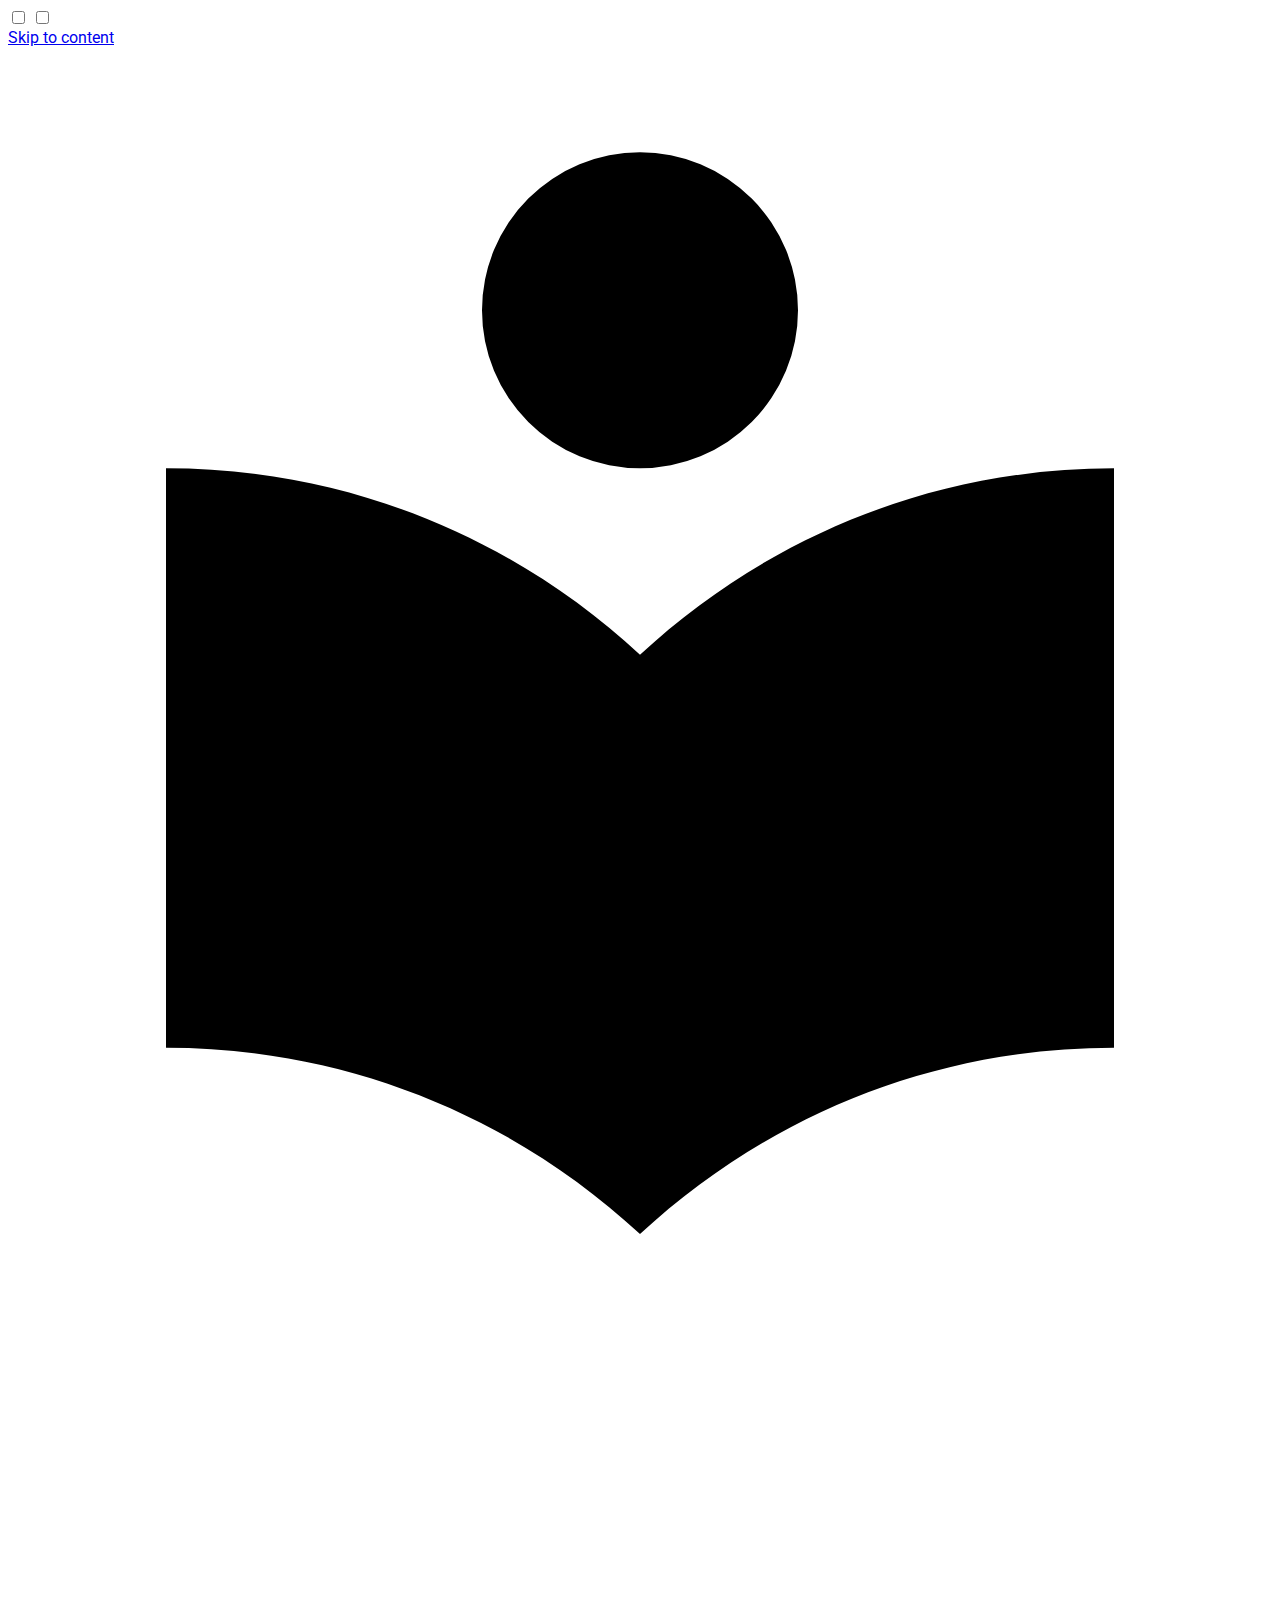
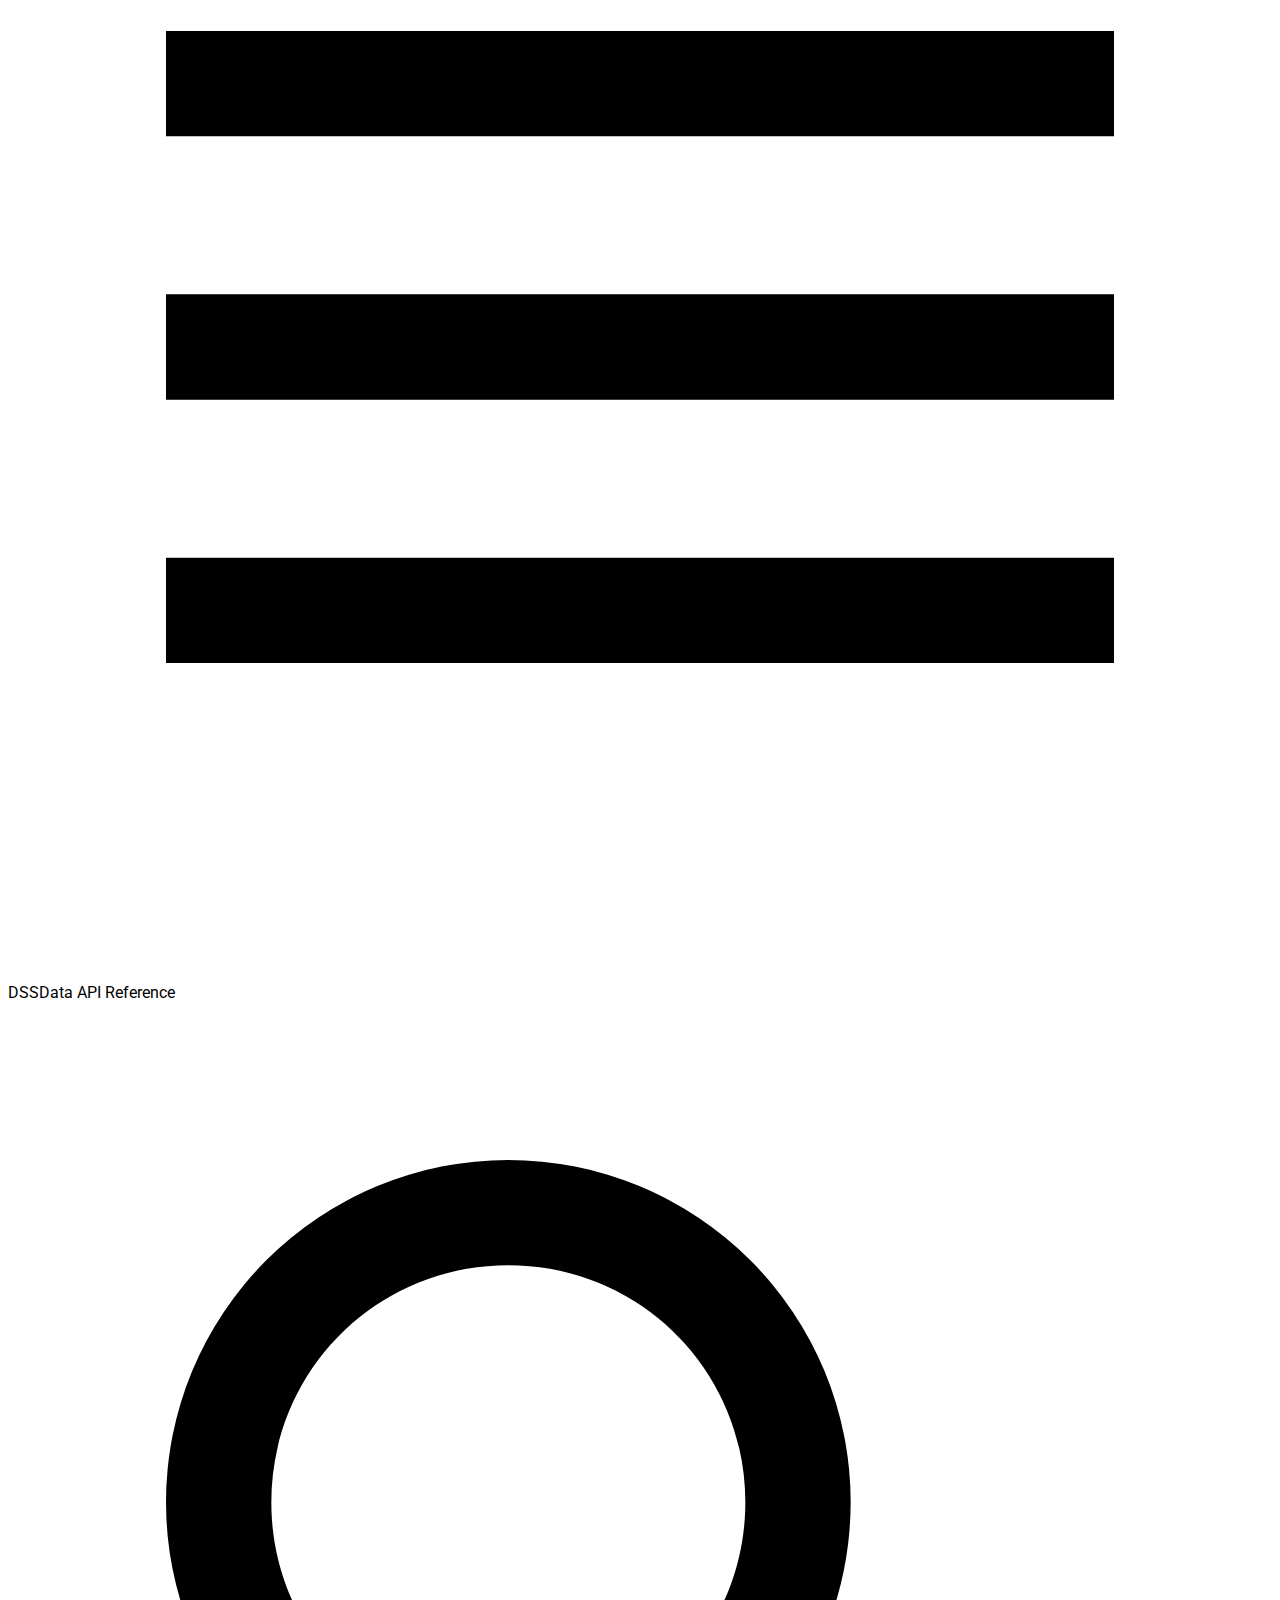
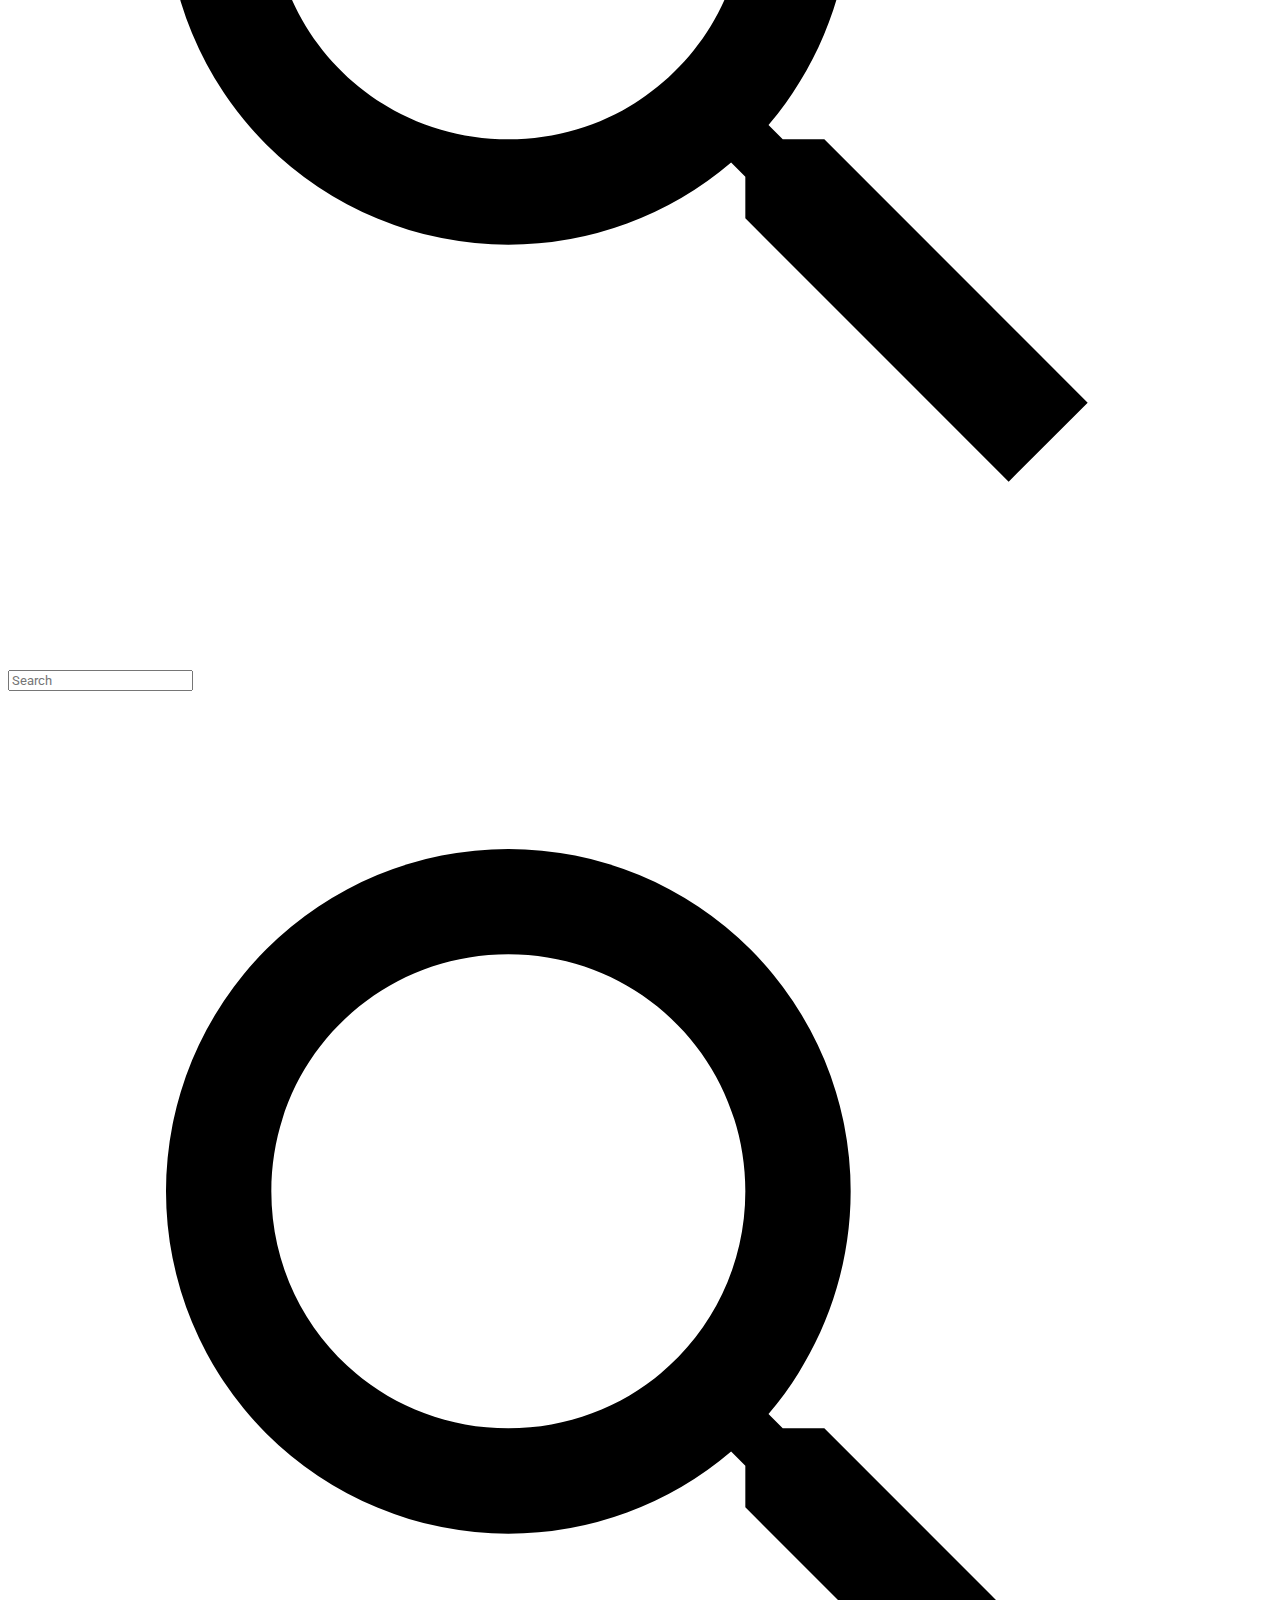
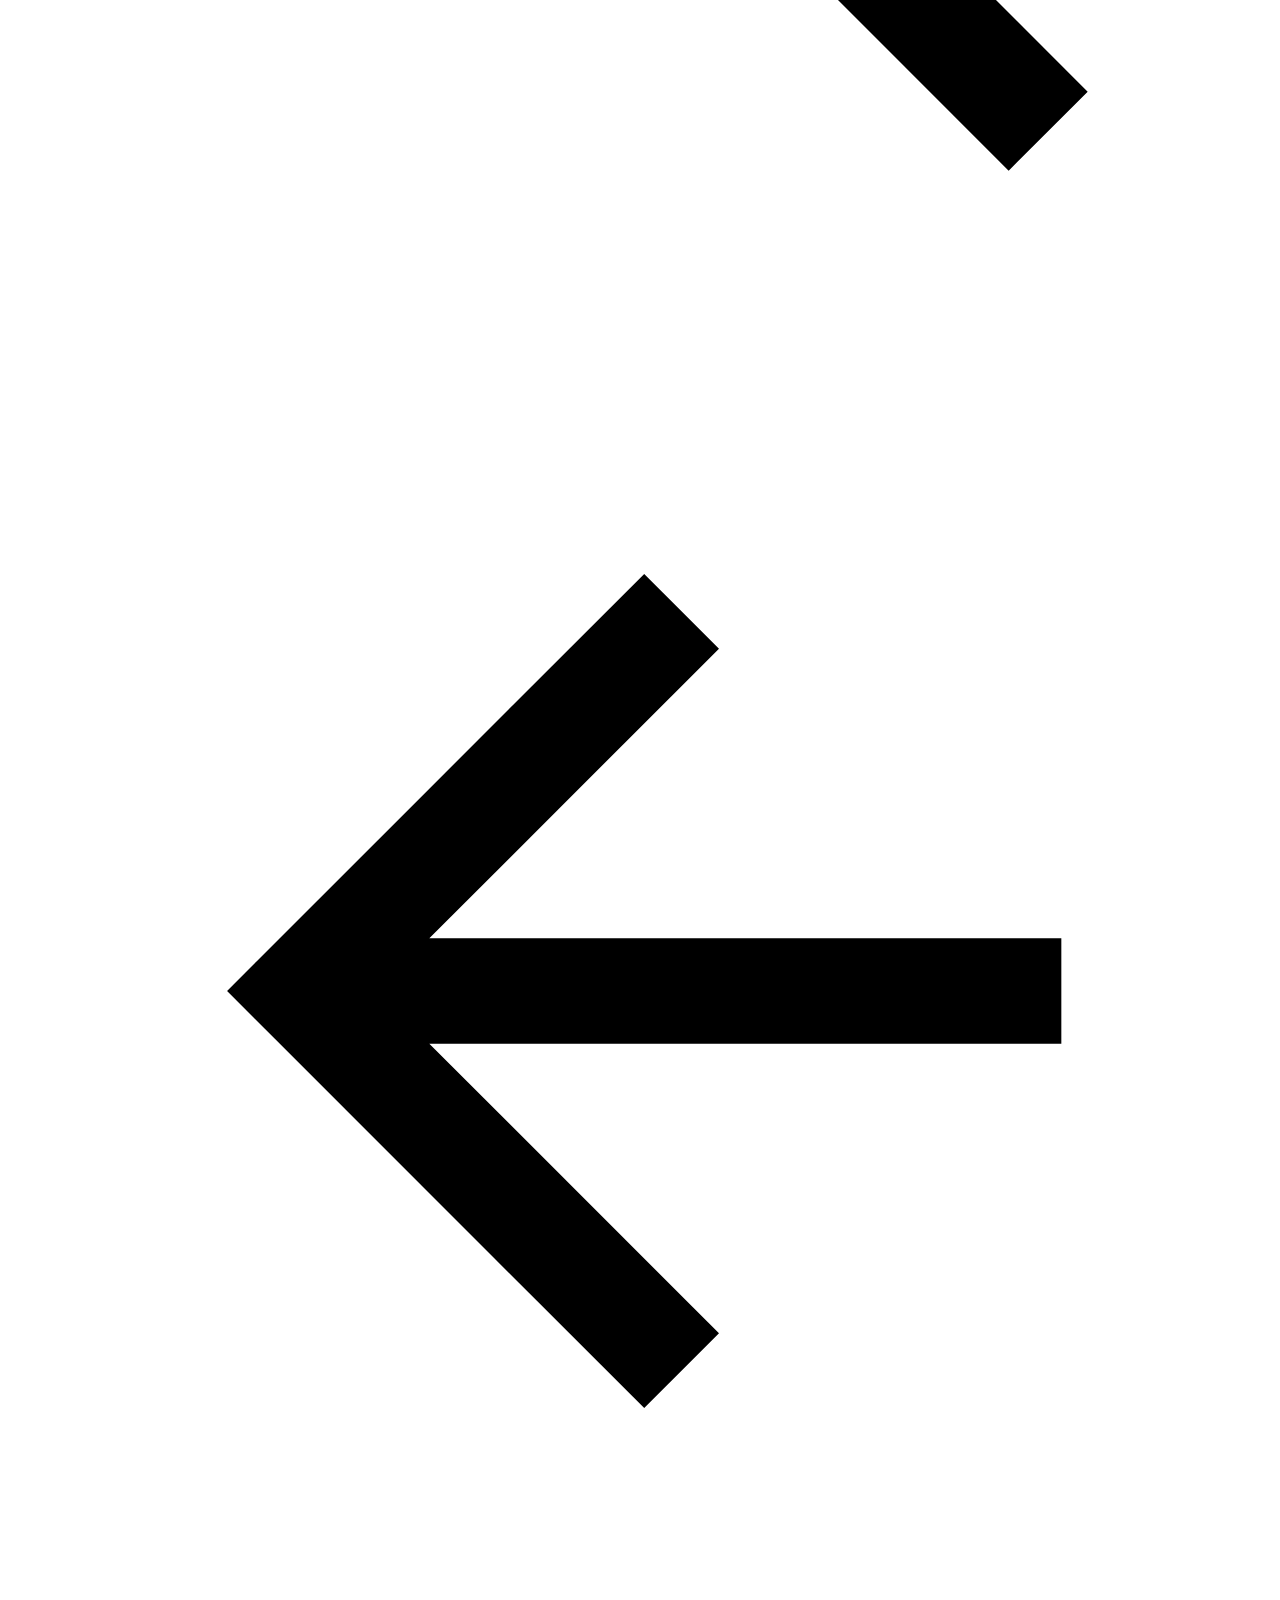
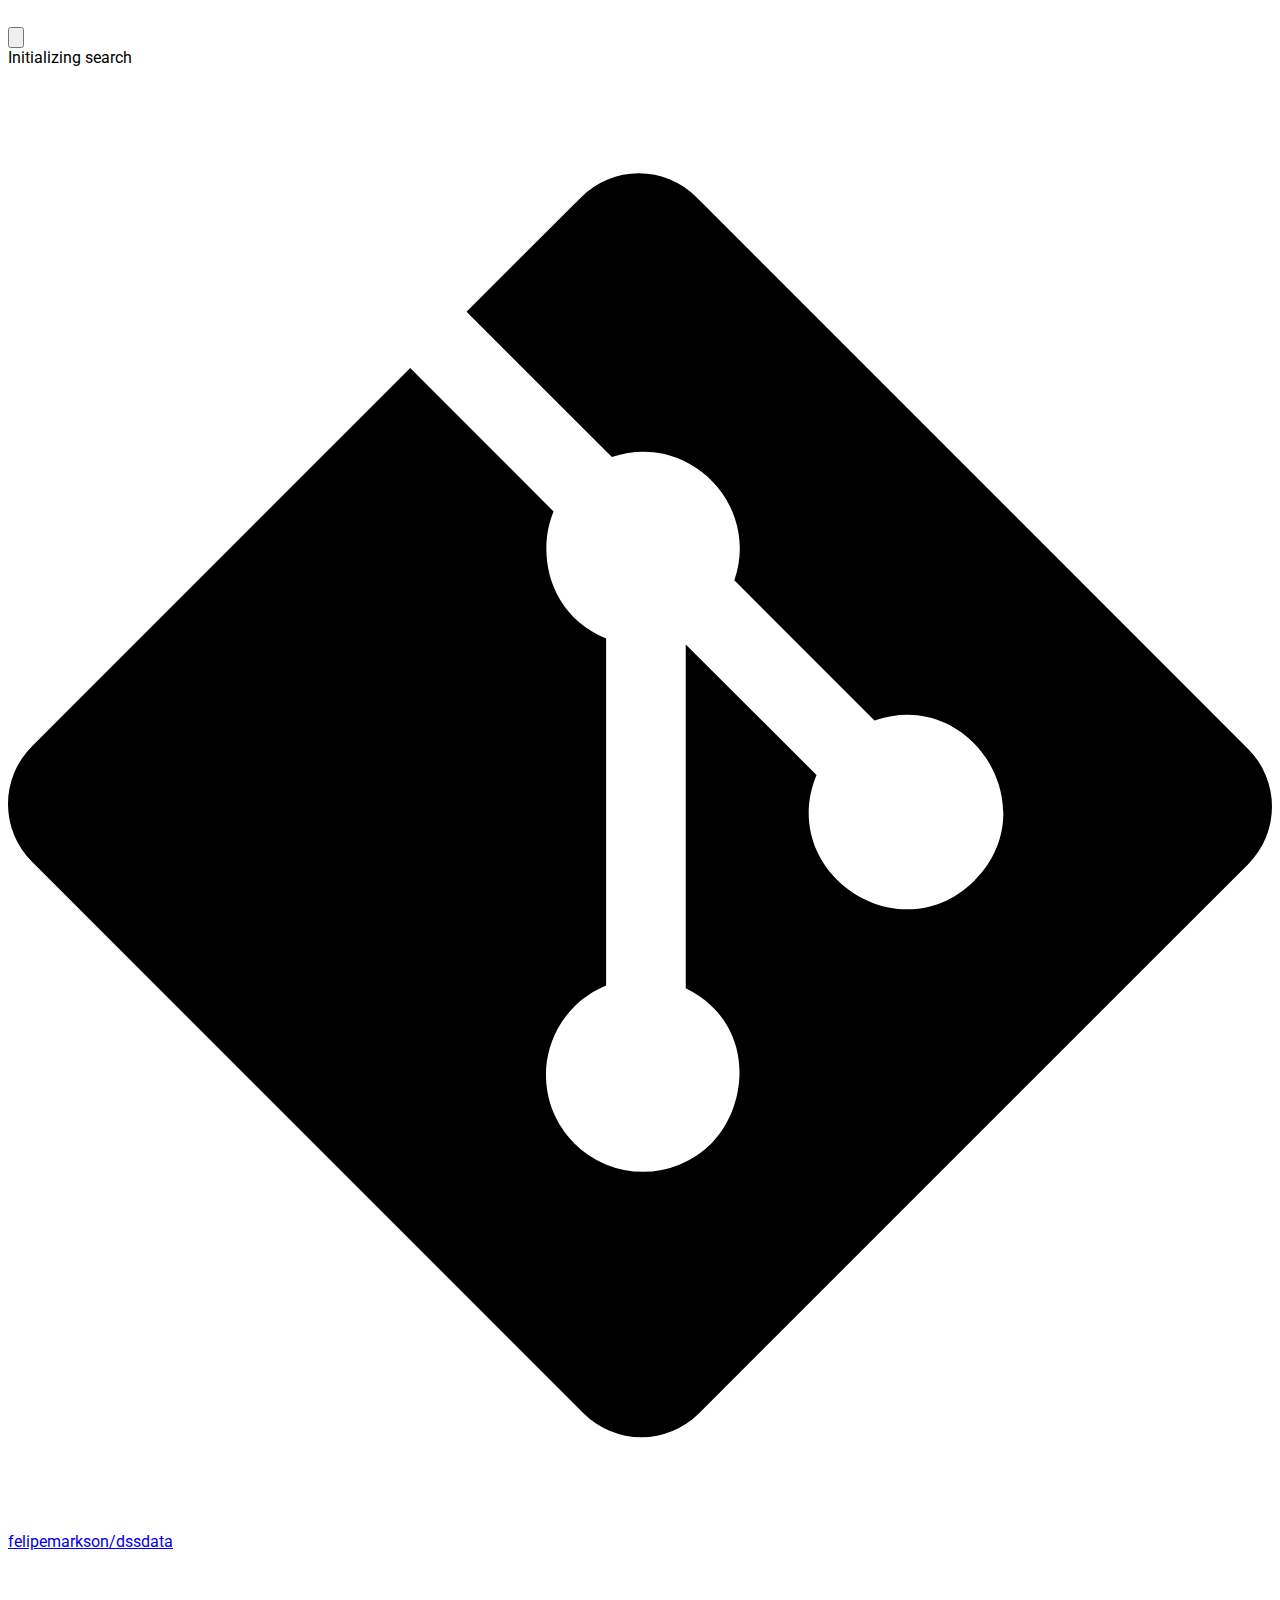
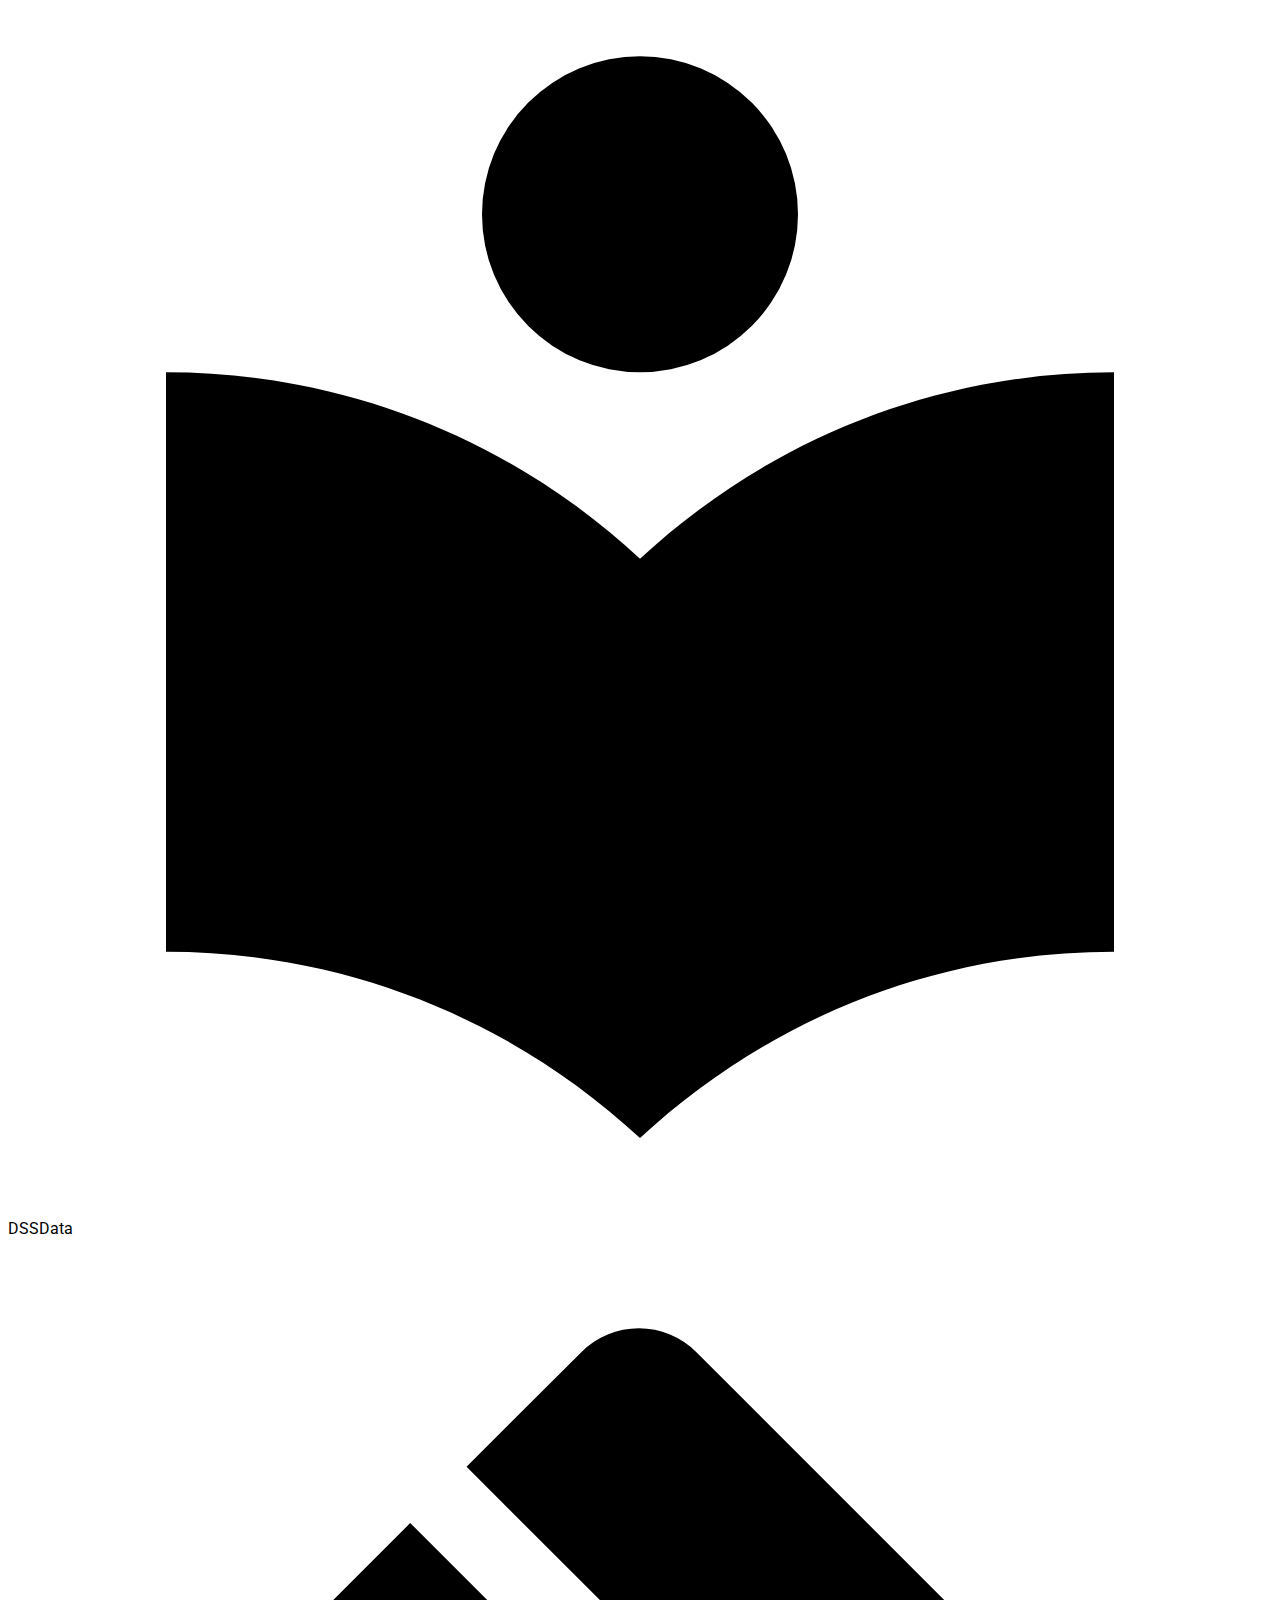
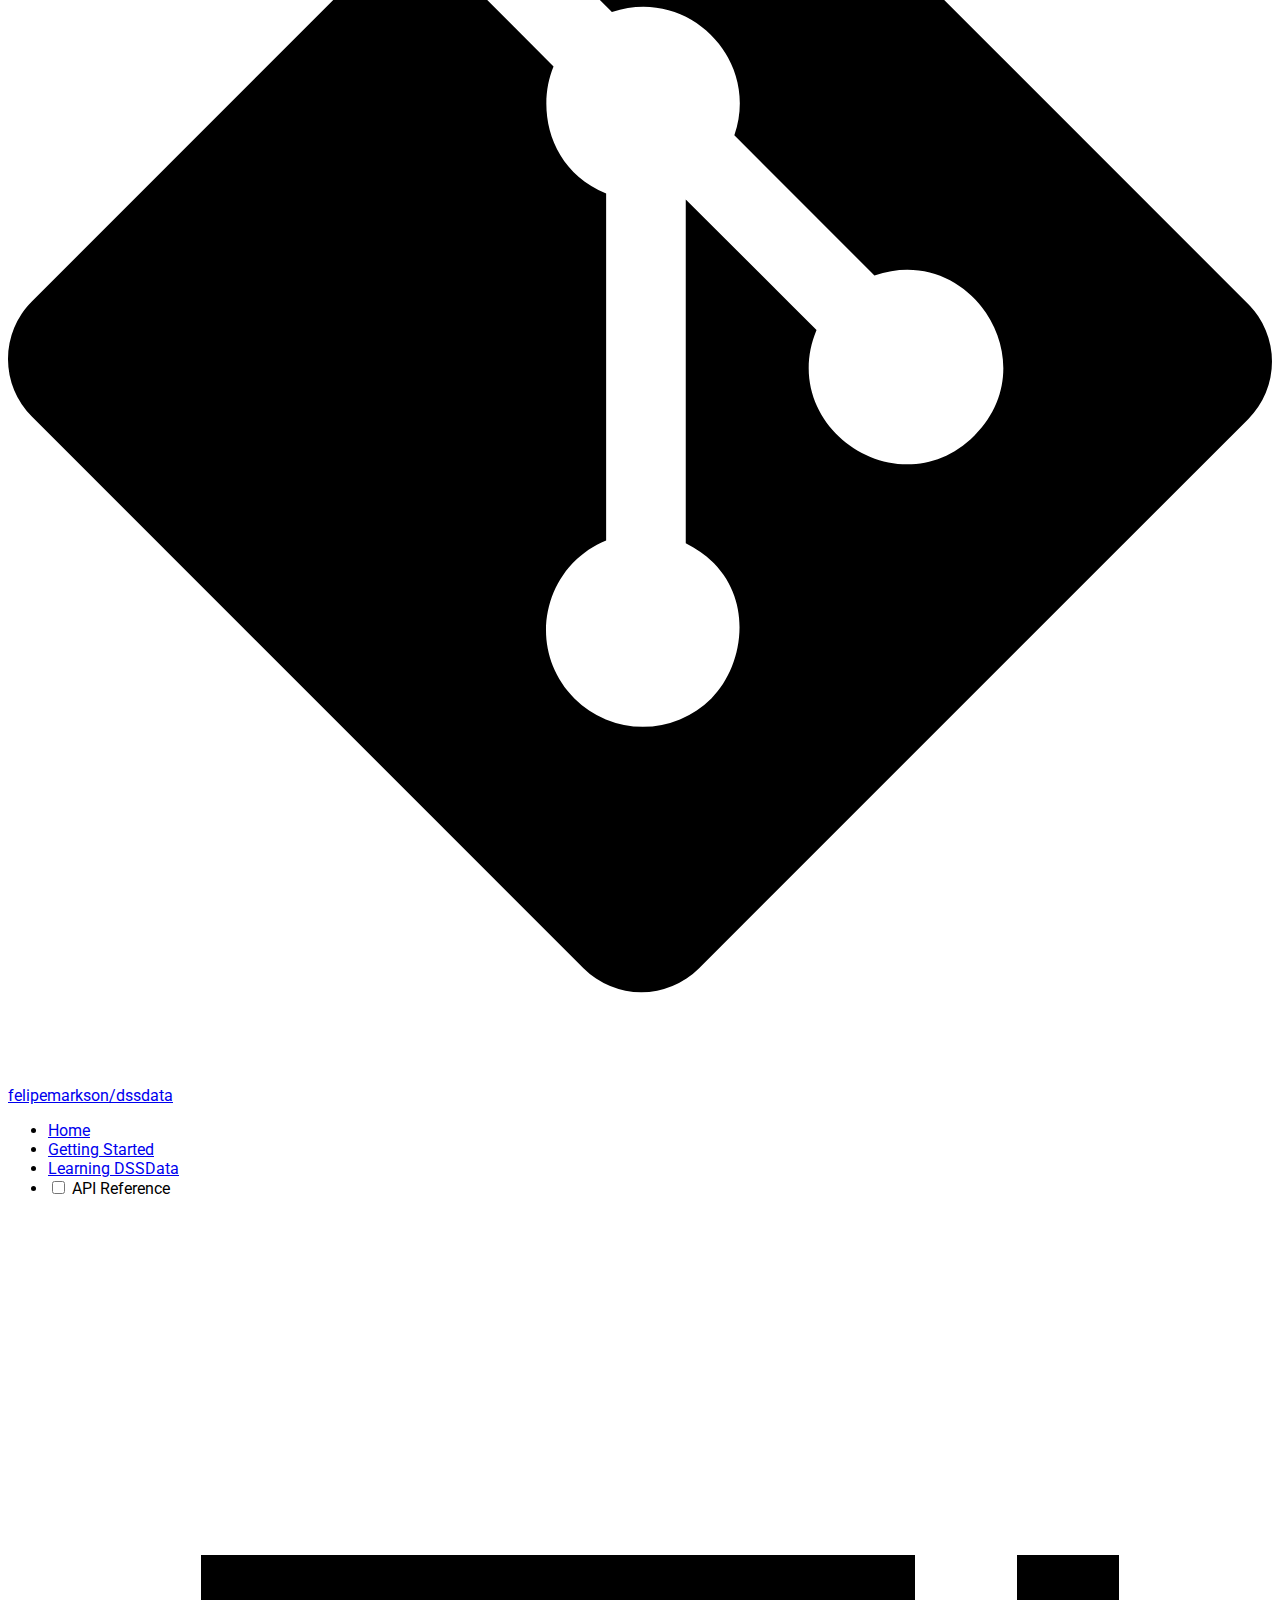
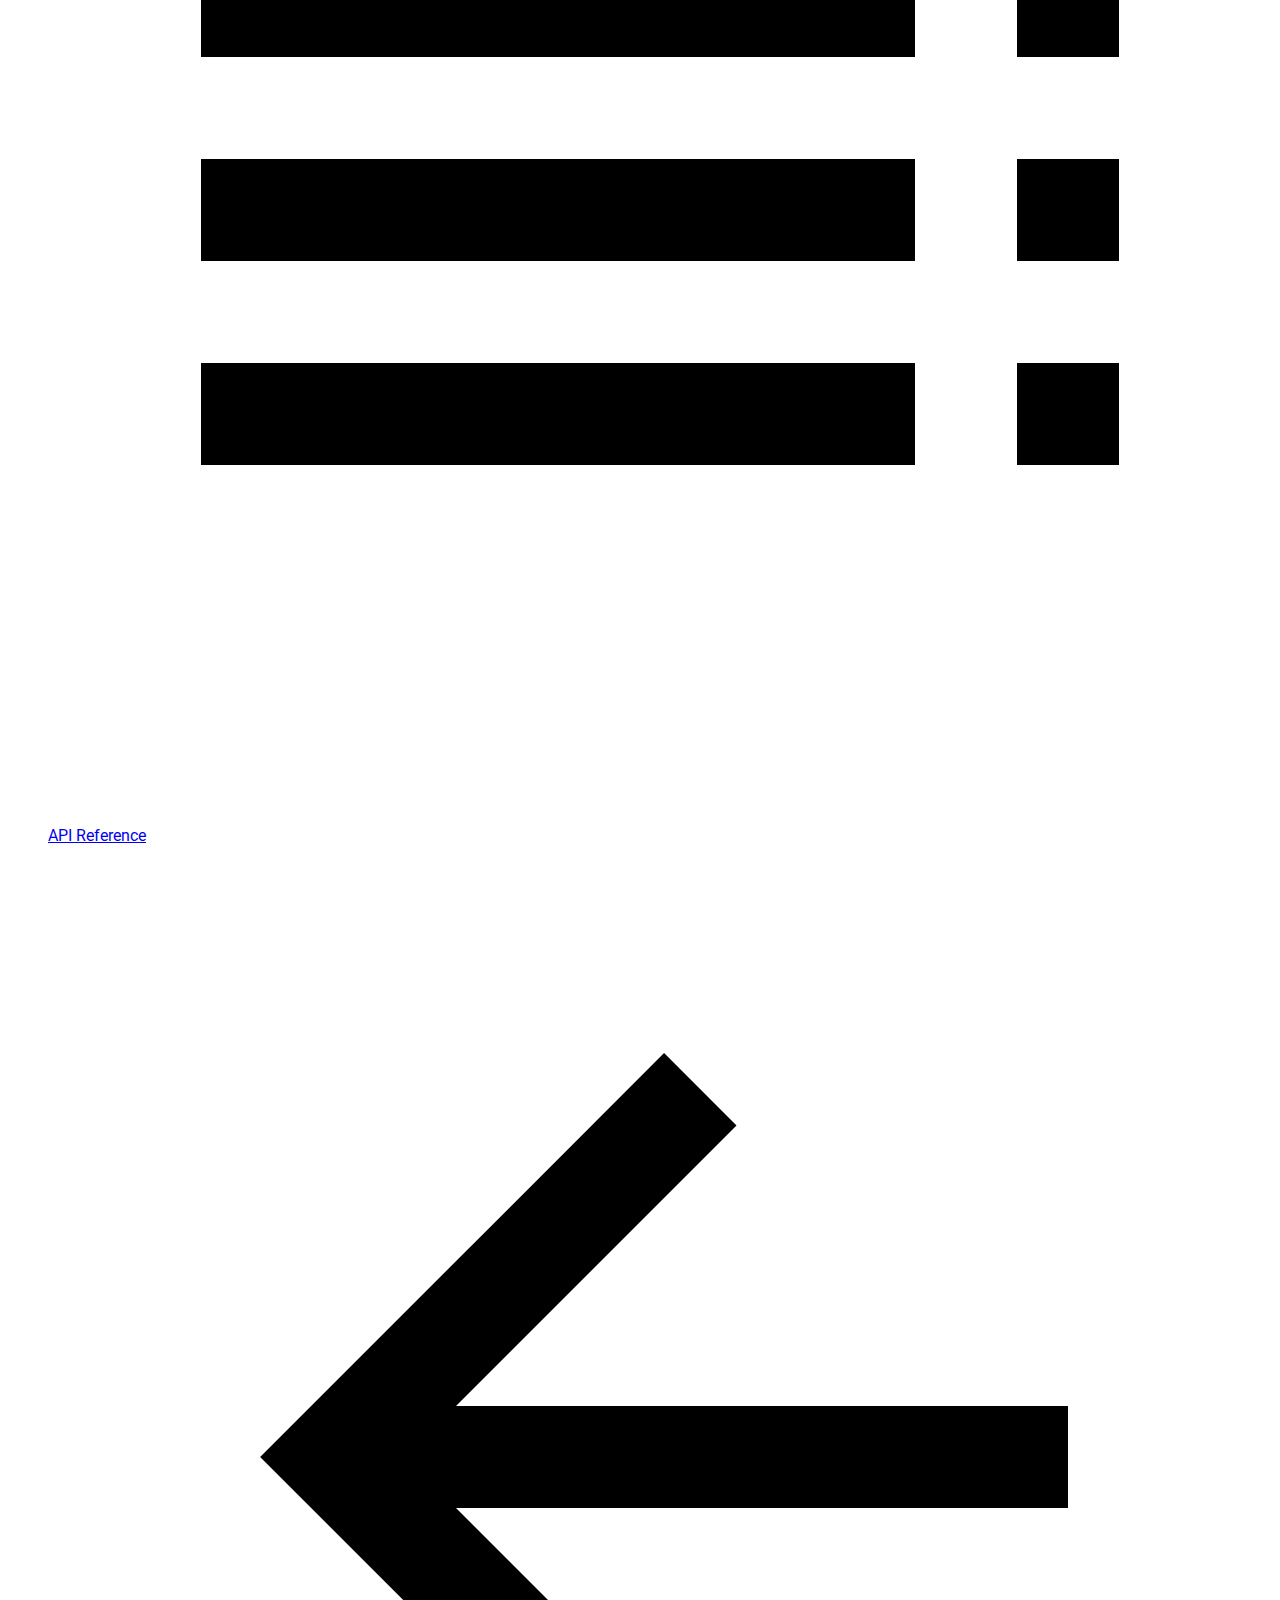
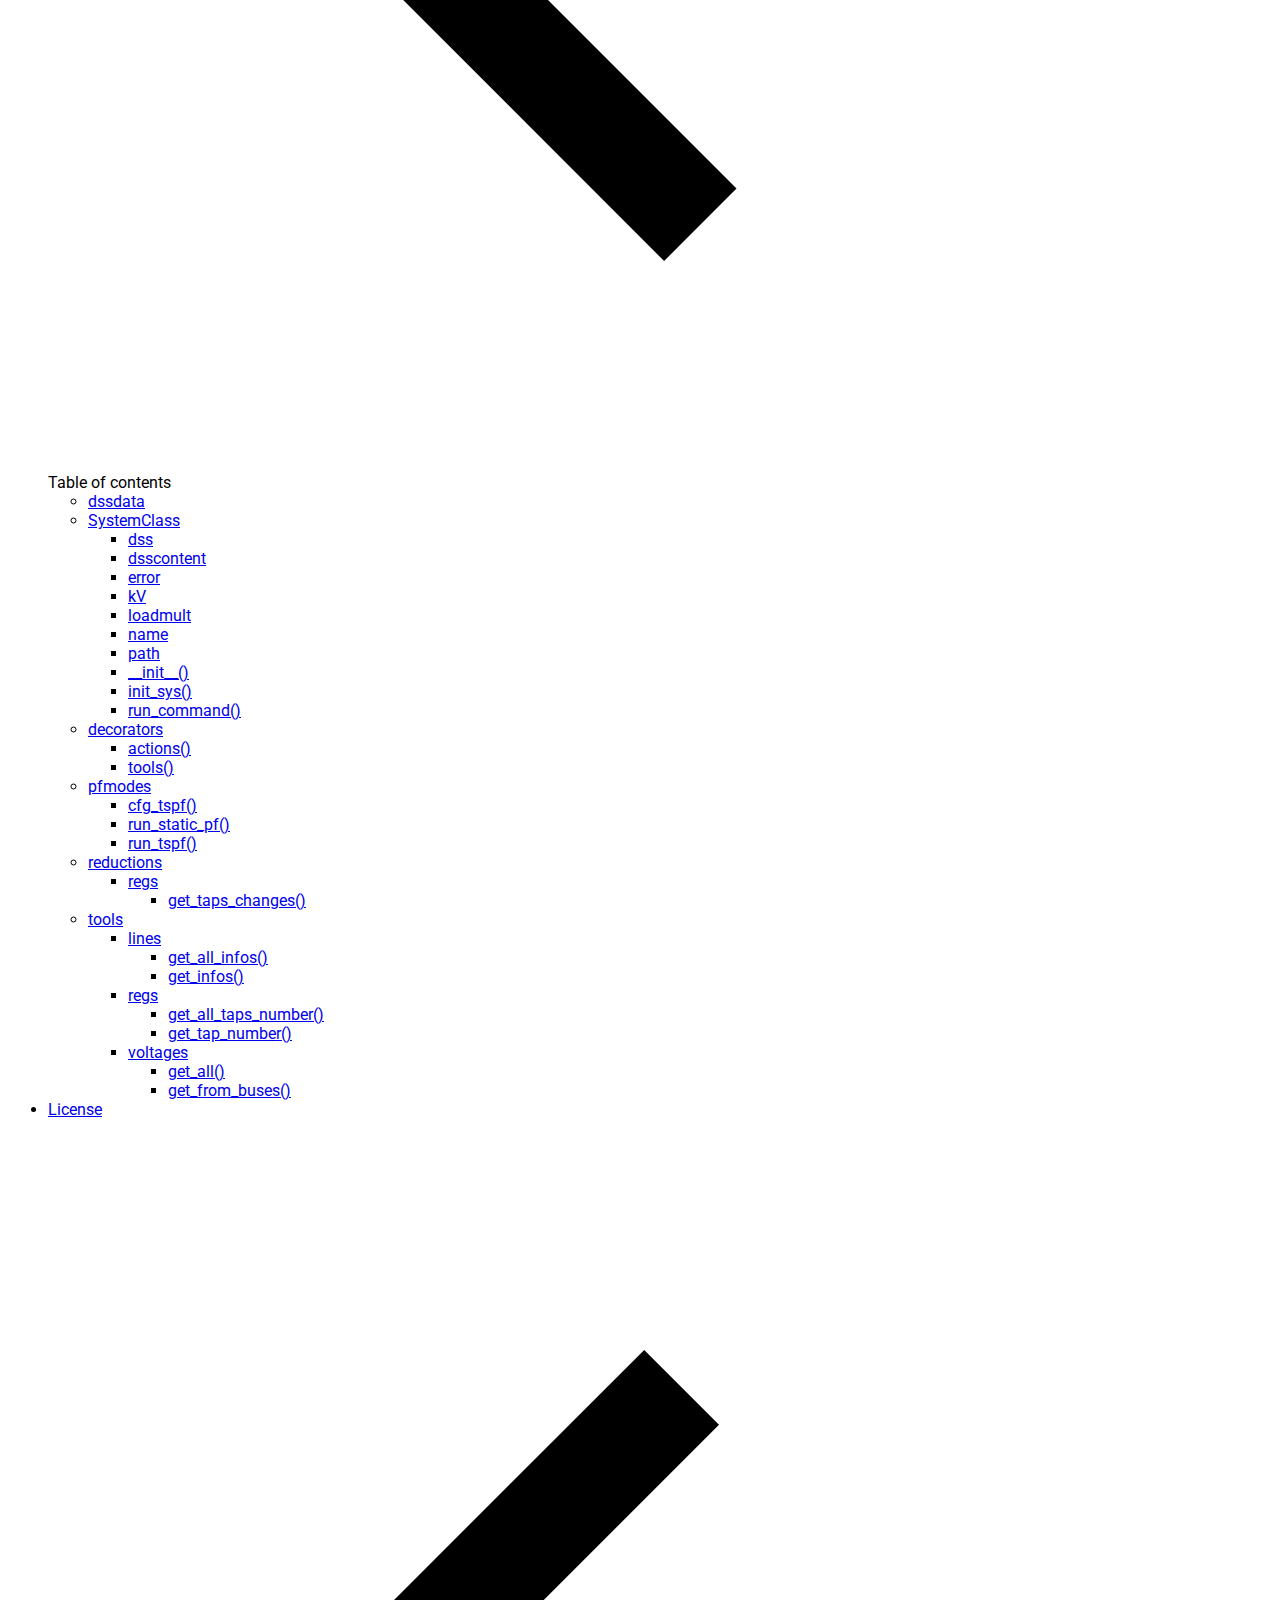
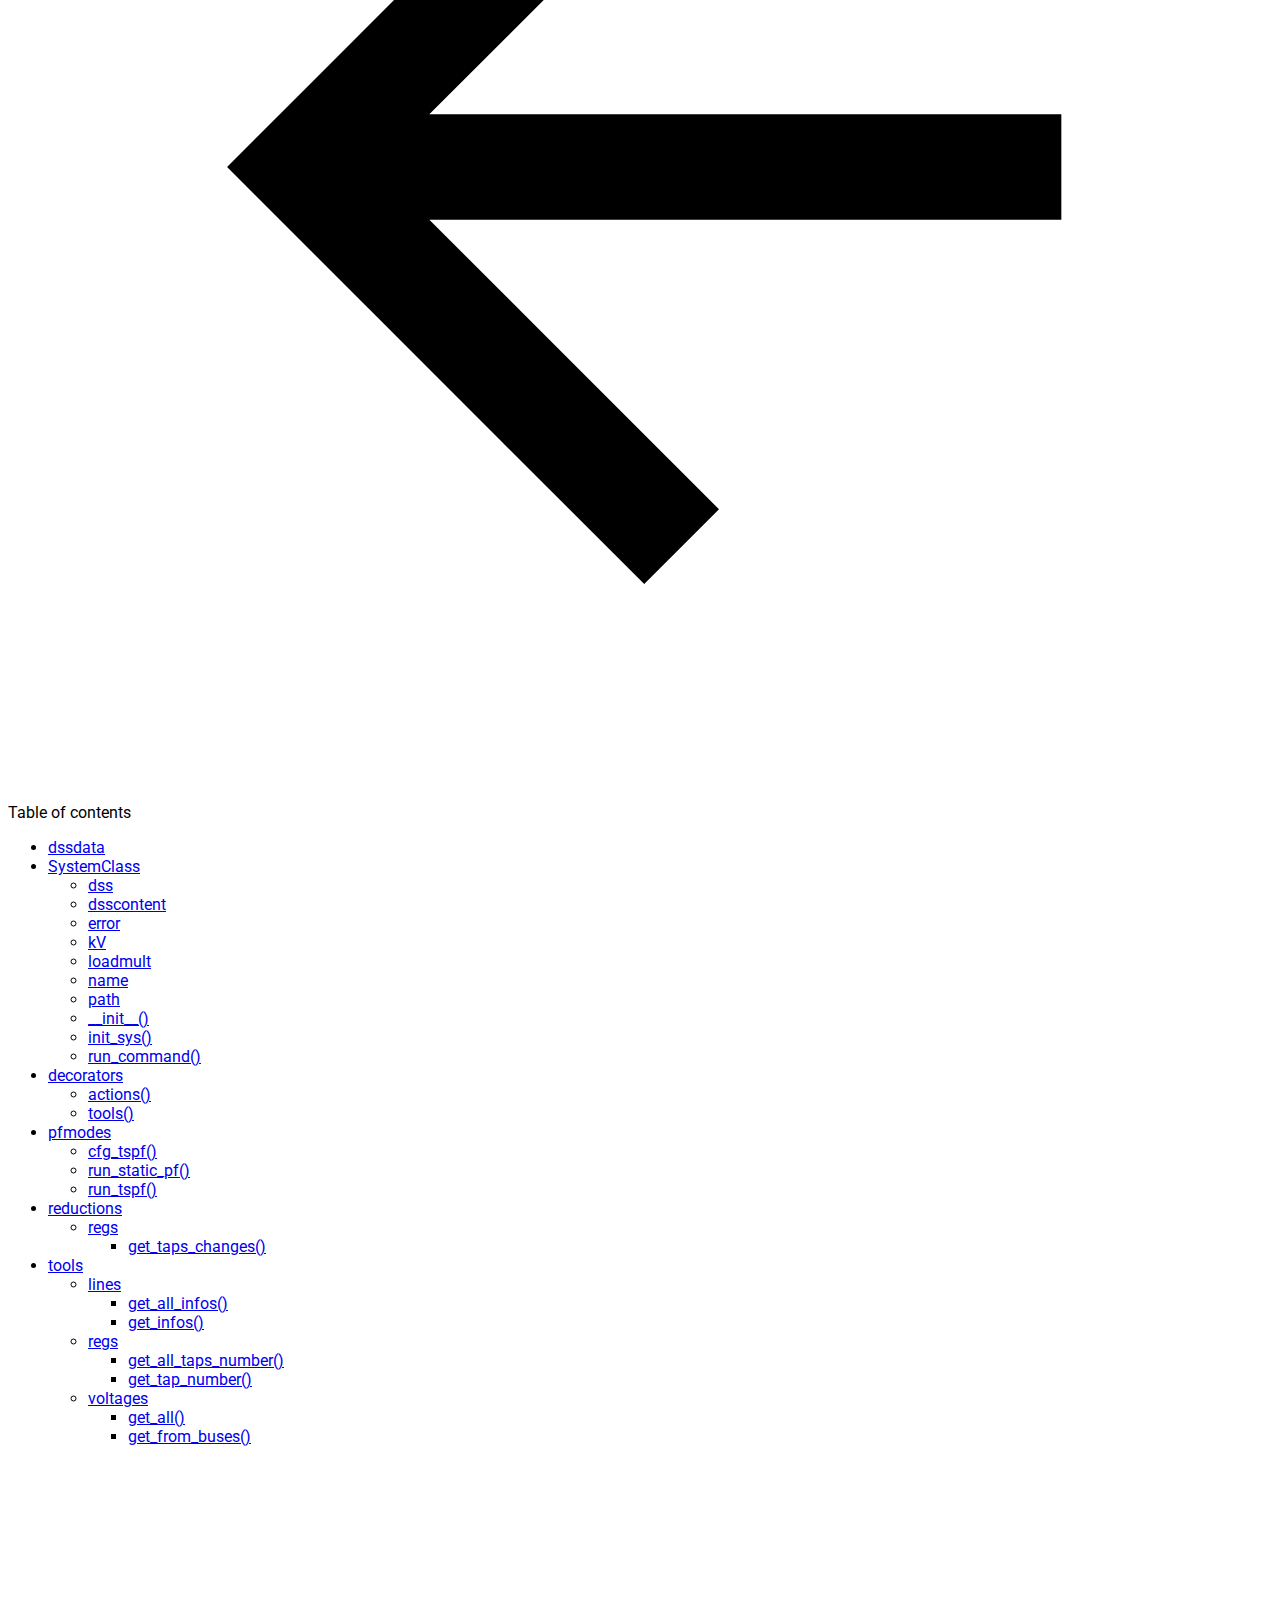
==== api/index.html @ caeed57a "Deployed cb14d0a with MkDocs version: 1.1" ====
<!DOCTYPE html>

<html class="no-js" lang="en">
<head>
<meta charset="utf-8"/>
<meta content="width=device-width,initial-scale=1" name="viewport"/>
<meta content="A python micro-framework for simulation and data analysis of electrical distribution systems modeled on OpenDSS" name="description"/>
<link href="https://felipemarkson.github.io/dssdata/api/" rel="canonical"/>
<meta content="Felipe M. S. Monteiro" name="author"/>
<link href="../assets/images/favicon.png" rel="shortcut icon"/>
<meta content="mkdocs-1.1, mkdocs-material-5.1.5" name="generator"/>
<title>API Reference - DSSData</title>
<link href="../assets/stylesheets/main.df84b5fe.min.css" rel="stylesheet"/>
<link crossorigin="" href="https://fonts.gstatic.com" rel="preconnect"/>
<link href="https://fonts.googleapis.com/css?family=Roboto:300,400,400i,700%7CRoboto+Mono&amp;display=fallback" rel="stylesheet"/>
<style>body,input{font-family:"Roboto",-apple-system,BlinkMacSystemFont,Helvetica,Arial,sans-serif}code,kbd,pre{font-family:"Roboto Mono",SFMono-Regular,Consolas,Menlo,monospace}</style>
<link href="../css/termynal.css" rel="stylesheet"/>
<link href="../css/custom.css" rel="stylesheet"/>
</head>
<body dir="ltr">
<input autocomplete="off" class="md-toggle" data-md-toggle="drawer" id="__drawer" type="checkbox"/>
<input autocomplete="off" class="md-toggle" data-md-toggle="search" id="__search" type="checkbox"/>
<label class="md-overlay" for="__drawer"></label>
<div data-md-component="skip">
<a class="md-skip" href="#api-reference">
          Skip to content
        </a>
</div>
<div data-md-component="announce">
</div>
<header class="md-header" data-md-component="header">
<nav aria-label="Header" class="md-header-nav md-grid">
<a aria-label="DSSData" class="md-header-nav__button md-logo" href="https://felipemarkson.github.io/dssdata/" title="DSSData">
<svg viewbox="0 0 24 24" xmlns="http://www.w3.org/2000/svg"><path d="M12 8a3 3 0 003-3 3 3 0 00-3-3 3 3 0 00-3 3 3 3 0 003 3m0 3.54C9.64 9.35 6.5 8 3 8v11c3.5 0 6.64 1.35 9 3.54 2.36-2.19 5.5-3.54 9-3.54V8c-3.5 0-6.64 1.35-9 3.54z"></path></svg>
</a>
<label class="md-header-nav__button md-icon" for="__drawer">
<svg viewbox="0 0 24 24" xmlns="http://www.w3.org/2000/svg"><path d="M3 6h18v2H3V6m0 5h18v2H3v-2m0 5h18v2H3v-2z"></path></svg>
</label>
<div class="md-header-nav__title" data-md-component="header-title">
<div class="md-header-nav__ellipsis">
<span class="md-header-nav__topic md-ellipsis">
            DSSData
          </span>
<span class="md-header-nav__topic md-ellipsis">
            
              API Reference
            
          </span>
</div>
</div>
<label class="md-header-nav__button md-icon" for="__search">
<svg viewbox="0 0 24 24" xmlns="http://www.w3.org/2000/svg"><path d="M9.5 3A6.5 6.5 0 0116 9.5c0 1.61-.59 3.09-1.56 4.23l.27.27h.79l5 5-1.5 1.5-5-5v-.79l-.27-.27A6.516 6.516 0 019.5 16 6.5 6.5 0 013 9.5 6.5 6.5 0 019.5 3m0 2C7 5 5 7 5 9.5S7 14 9.5 14 14 12 14 9.5 12 5 9.5 5z"></path></svg>
</label>
<div class="md-search" data-md-component="search" role="dialog">
<label class="md-search__overlay" for="__search"></label>
<div class="md-search__inner" role="search">
<form class="md-search__form" name="search">
<input aria-label="Search" autocapitalize="off" autocomplete="off" autocorrect="off" class="md-search__input" data-md-component="search-query" data-md-state="active" name="query" placeholder="Search" spellcheck="false" type="text"/>
<label class="md-search__icon md-icon" for="__search">
<svg viewbox="0 0 24 24" xmlns="http://www.w3.org/2000/svg"><path d="M9.5 3A6.5 6.5 0 0116 9.5c0 1.61-.59 3.09-1.56 4.23l.27.27h.79l5 5-1.5 1.5-5-5v-.79l-.27-.27A6.516 6.516 0 019.5 16 6.5 6.5 0 013 9.5 6.5 6.5 0 019.5 3m0 2C7 5 5 7 5 9.5S7 14 9.5 14 14 12 14 9.5 12 5 9.5 5z"></path></svg>
<svg viewbox="0 0 24 24" xmlns="http://www.w3.org/2000/svg"><path d="M20 11v2H8l5.5 5.5-1.42 1.42L4.16 12l7.92-7.92L13.5 5.5 8 11h12z"></path></svg>
</label>
<button aria-label="Clear" class="md-search__icon md-icon" data-md-component="search-reset" tabindex="-1" type="reset">
<svg viewbox="0 0 24 24" xmlns="http://www.w3.org/2000/svg"><path d="M19 6.41L17.59 5 12 10.59 6.41 5 5 6.41 10.59 12 5 17.59 6.41 19 12 13.41 17.59 19 19 17.59 13.41 12 19 6.41z"></path></svg>
</button>
</form>
<div class="md-search__output">
<div class="md-search__scrollwrap" data-md-scrollfix="">
<div class="md-search-result" data-md-component="search-result">
<div class="md-search-result__meta">
            Initializing search
          </div>
<ol class="md-search-result__list"></ol>
</div>
</div>
</div>
</div>
</div>
<div class="md-header-nav__source">
<a class="md-source" href="https://github.com/felipemarkson/dssdata/" title="Go to repository">
<div class="md-source__icon md-icon">
<svg viewbox="0 0 448 512" xmlns="http://www.w3.org/2000/svg"><path d="M439.55 236.05L244 40.45a28.87 28.87 0 00-40.81 0l-40.66 40.63 51.52 51.52c27.06-9.14 52.68 16.77 43.39 43.68l49.66 49.66c34.23-11.8 61.18 31 35.47 56.69-26.49 26.49-70.21-2.87-56-37.34L240.22 199v121.85c25.3 12.54 22.26 41.85 9.08 55a34.34 34.34 0 01-48.55 0c-17.57-17.6-11.07-46.91 11.25-56v-123c-20.8-8.51-24.6-30.74-18.64-45L142.57 101 8.45 235.14a28.86 28.86 0 000 40.81l195.61 195.6a28.86 28.86 0 0040.8 0l194.69-194.69a28.86 28.86 0 000-40.81z"></path></svg>
</div>
<div class="md-source__repository">
    felipemarkson/dssdata
  </div>
</a>
</div>
</nav>
</header>
<div class="md-container" data-md-component="container">
<main class="md-main" data-md-component="main">
<div class="md-main__inner md-grid">
<div class="md-sidebar md-sidebar--primary" data-md-component="navigation">
<div class="md-sidebar__scrollwrap">
<div class="md-sidebar__inner">
<nav aria-label="Navigation" class="md-nav md-nav--primary" data-md-level="0">
<label class="md-nav__title" for="__drawer">
<a aria-label="DSSData" class="md-nav__button md-logo" href="https://felipemarkson.github.io/dssdata/" title="DSSData">
<svg viewbox="0 0 24 24" xmlns="http://www.w3.org/2000/svg"><path d="M12 8a3 3 0 003-3 3 3 0 00-3-3 3 3 0 00-3 3 3 3 0 003 3m0 3.54C9.64 9.35 6.5 8 3 8v11c3.5 0 6.64 1.35 9 3.54 2.36-2.19 5.5-3.54 9-3.54V8c-3.5 0-6.64 1.35-9 3.54z"></path></svg>
</a>
    DSSData
  </label>
<div class="md-nav__source">
<a class="md-source" href="https://github.com/felipemarkson/dssdata/" title="Go to repository">
<div class="md-source__icon md-icon">
<svg viewbox="0 0 448 512" xmlns="http://www.w3.org/2000/svg"><path d="M439.55 236.05L244 40.45a28.87 28.87 0 00-40.81 0l-40.66 40.63 51.52 51.52c27.06-9.14 52.68 16.77 43.39 43.68l49.66 49.66c34.23-11.8 61.18 31 35.47 56.69-26.49 26.49-70.21-2.87-56-37.34L240.22 199v121.85c25.3 12.54 22.26 41.85 9.08 55a34.34 34.34 0 01-48.55 0c-17.57-17.6-11.07-46.91 11.25-56v-123c-20.8-8.51-24.6-30.74-18.64-45L142.57 101 8.45 235.14a28.86 28.86 0 000 40.81l195.61 195.6a28.86 28.86 0 0040.8 0l194.69-194.69a28.86 28.86 0 000-40.81z"></path></svg>
</div>
<div class="md-source__repository">
    felipemarkson/dssdata
  </div>
</a>
</div>
<ul class="md-nav__list" data-md-scrollfix="">
<li class="md-nav__item">
<a class="md-nav__link" href=".." title="Home">
      Home
    </a>
</li>
<li class="md-nav__item">
<a class="md-nav__link" href="../gettingstart/" title="Getting Started">
      Getting Started
    </a>
</li>
<li class="md-nav__item">
<a class="md-nav__link" href="../tutorial/" title="Learning DSSData">
      Learning DSSData
    </a>
</li>
<li class="md-nav__item md-nav__item--active">
<input class="md-nav__toggle md-toggle" data-md-toggle="toc" id="__toc" type="checkbox"/>
<label class="md-nav__link md-nav__link--active" for="__toc">
        API Reference
        <span class="md-nav__icon md-icon">
<svg viewbox="0 0 24 24" xmlns="http://www.w3.org/2000/svg"><path d="M3 9h14V7H3v2m0 4h14v-2H3v2m0 4h14v-2H3v2m16 0h2v-2h-2v2m0-10v2h2V7h-2m0 6h2v-2h-2v2z"></path></svg>
</span>
</label>
<a class="md-nav__link md-nav__link--active" href="./" title="API Reference">
      API Reference
    </a>
<nav aria-label="Table of contents" class="md-nav md-nav--secondary">
<label class="md-nav__title" for="__toc">
<span class="md-nav__icon md-icon">
<svg viewbox="0 0 24 24" xmlns="http://www.w3.org/2000/svg"><path d="M20 11v2H8l5.5 5.5-1.42 1.42L4.16 12l7.92-7.92L13.5 5.5 8 11h12z"></path></svg>
</span>
      Table of contents
    </label>
<ul class="md-nav__list" data-md-scrollfix="">
<li class="md-nav__item">
<a class="md-nav__link" href="#dssdata">
    dssdata
  </a>
</li>
<li class="md-nav__item">
<a class="md-nav__link" href="#dssdata.SystemClass">
    SystemClass
  </a>
<nav aria-label="SystemClass" class="md-nav">
<ul class="md-nav__list">
<li class="md-nav__item">
<a class="md-nav__link" href="#dssdata.SystemClass.dss">
    dss
  </a>
</li>
<li class="md-nav__item">
<a class="md-nav__link" href="#dssdata.SystemClass.dsscontent">
    dsscontent
  </a>
</li>
<li class="md-nav__item">
<a class="md-nav__link" href="#dssdata.SystemClass.error">
    error
  </a>
</li>
<li class="md-nav__item">
<a class="md-nav__link" href="#dssdata.SystemClass.kV">
    kV
  </a>
</li>
<li class="md-nav__item">
<a class="md-nav__link" href="#dssdata.SystemClass.loadmult">
    loadmult
  </a>
</li>
<li class="md-nav__item">
<a class="md-nav__link" href="#dssdata.SystemClass.name">
    name
  </a>
</li>
<li class="md-nav__item">
<a class="md-nav__link" href="#dssdata.SystemClass.path">
    path
  </a>
</li>
<li class="md-nav__item">
<a class="md-nav__link" href="#dssdata.SystemClass.__init__">
    __init__()
  </a>
</li>
<li class="md-nav__item">
<a class="md-nav__link" href="#dssdata.SystemClass.init_sys">
    init_sys()
  </a>
</li>
<li class="md-nav__item">
<a class="md-nav__link" href="#dssdata.SystemClass.run_command">
    run_command()
  </a>
</li>
</ul>
</nav>
</li>
<li class="md-nav__item">
<a class="md-nav__link" href="#dssdata.decorators">
    decorators
  </a>
<nav aria-label="decorators" class="md-nav">
<ul class="md-nav__list">
<li class="md-nav__item">
<a class="md-nav__link" href="#dssdata.decorators.actions">
    actions()
  </a>
</li>
<li class="md-nav__item">
<a class="md-nav__link" href="#dssdata.decorators.tools">
    tools()
  </a>
</li>
</ul>
</nav>
</li>
<li class="md-nav__item">
<a class="md-nav__link" href="#dssdata.pfmodes">
    pfmodes
  </a>
<nav aria-label="pfmodes" class="md-nav">
<ul class="md-nav__list">
<li class="md-nav__item">
<a class="md-nav__link" href="#dssdata.pfmodes.cfg_tspf">
    cfg_tspf()
  </a>
</li>
<li class="md-nav__item">
<a class="md-nav__link" href="#dssdata.pfmodes.run_static_pf">
    run_static_pf()
  </a>
</li>
<li class="md-nav__item">
<a class="md-nav__link" href="#dssdata.pfmodes.run_tspf">
    run_tspf()
  </a>
</li>
</ul>
</nav>
</li>
<li class="md-nav__item">
<a class="md-nav__link" href="#dssdata.reductions">
    reductions
  </a>
<nav aria-label="reductions" class="md-nav">
<ul class="md-nav__list">
<li class="md-nav__item">
<a class="md-nav__link" href="#dssdata.reductions.regs">
    regs
  </a>
<nav aria-label="regs" class="md-nav">
<ul class="md-nav__list">
<li class="md-nav__item">
<a class="md-nav__link" href="#dssdata.reductions.regs.get_taps_changes">
    get_taps_changes()
  </a>
</li>
</ul>
</nav>
</li>
</ul>
</nav>
</li>
<li class="md-nav__item">
<a class="md-nav__link" href="#dssdata.tools">
    tools
  </a>
<nav aria-label="tools" class="md-nav">
<ul class="md-nav__list">
<li class="md-nav__item">
<a class="md-nav__link" href="#dssdata.tools.lines">
    lines
  </a>
<nav aria-label="lines" class="md-nav">
<ul class="md-nav__list">
<li class="md-nav__item">
<a class="md-nav__link" href="#dssdata.tools.lines.get_all_infos">
    get_all_infos()
  </a>
</li>
<li class="md-nav__item">
<a class="md-nav__link" href="#dssdata.tools.lines.get_infos">
    get_infos()
  </a>
</li>
</ul>
</nav>
</li>
<li class="md-nav__item">
<a class="md-nav__link" href="#dssdata.tools.regs">
    regs
  </a>
<nav aria-label="regs" class="md-nav">
<ul class="md-nav__list">
<li class="md-nav__item">
<a class="md-nav__link" href="#dssdata.tools.regs.get_all_taps_number">
    get_all_taps_number()
  </a>
</li>
<li class="md-nav__item">
<a class="md-nav__link" href="#dssdata.tools.regs.get_tap_number">
    get_tap_number()
  </a>
</li>
</ul>
</nav>
</li>
<li class="md-nav__item">
<a class="md-nav__link" href="#dssdata.tools.voltages">
    voltages
  </a>
<nav aria-label="voltages" class="md-nav">
<ul class="md-nav__list">
<li class="md-nav__item">
<a class="md-nav__link" href="#dssdata.tools.voltages.get_all">
    get_all()
  </a>
</li>
<li class="md-nav__item">
<a class="md-nav__link" href="#dssdata.tools.voltages.get_from_buses">
    get_from_buses()
  </a>
</li>
</ul>
</nav>
</li>
</ul>
</nav>
</li>
</ul>
</nav>
</li>
<li class="md-nav__item">
<a class="md-nav__link" href="../LICENSE/" title="License">
      License
    </a>
</li>
</ul>
</nav>
</div>
</div>
</div>
<div class="md-sidebar md-sidebar--secondary" data-md-component="toc">
<div class="md-sidebar__scrollwrap">
<div class="md-sidebar__inner">
<nav aria-label="Table of contents" class="md-nav md-nav--secondary">
<label class="md-nav__title" for="__toc">
<span class="md-nav__icon md-icon">
<svg viewbox="0 0 24 24" xmlns="http://www.w3.org/2000/svg"><path d="M20 11v2H8l5.5 5.5-1.42 1.42L4.16 12l7.92-7.92L13.5 5.5 8 11h12z"></path></svg>
</span>
      Table of contents
    </label>
<ul class="md-nav__list" data-md-scrollfix="">
<li class="md-nav__item">
<a class="md-nav__link" href="#dssdata">
    dssdata
  </a>
</li>
<li class="md-nav__item">
<a class="md-nav__link" href="#dssdata.SystemClass">
    SystemClass
  </a>
<nav aria-label="SystemClass" class="md-nav">
<ul class="md-nav__list">
<li class="md-nav__item">
<a class="md-nav__link" href="#dssdata.SystemClass.dss">
    dss
  </a>
</li>
<li class="md-nav__item">
<a class="md-nav__link" href="#dssdata.SystemClass.dsscontent">
    dsscontent
  </a>
</li>
<li class="md-nav__item">
<a class="md-nav__link" href="#dssdata.SystemClass.error">
    error
  </a>
</li>
<li class="md-nav__item">
<a class="md-nav__link" href="#dssdata.SystemClass.kV">
    kV
  </a>
</li>
<li class="md-nav__item">
<a class="md-nav__link" href="#dssdata.SystemClass.loadmult">
    loadmult
  </a>
</li>
<li class="md-nav__item">
<a class="md-nav__link" href="#dssdata.SystemClass.name">
    name
  </a>
</li>
<li class="md-nav__item">
<a class="md-nav__link" href="#dssdata.SystemClass.path">
    path
  </a>
</li>
<li class="md-nav__item">
<a class="md-nav__link" href="#dssdata.SystemClass.__init__">
    __init__()
  </a>
</li>
<li class="md-nav__item">
<a class="md-nav__link" href="#dssdata.SystemClass.init_sys">
    init_sys()
  </a>
</li>
<li class="md-nav__item">
<a class="md-nav__link" href="#dssdata.SystemClass.run_command">
    run_command()
  </a>
</li>
</ul>
</nav>
</li>
<li class="md-nav__item">
<a class="md-nav__link" href="#dssdata.decorators">
    decorators
  </a>
<nav aria-label="decorators" class="md-nav">
<ul class="md-nav__list">
<li class="md-nav__item">
<a class="md-nav__link" href="#dssdata.decorators.actions">
    actions()
  </a>
</li>
<li class="md-nav__item">
<a class="md-nav__link" href="#dssdata.decorators.tools">
    tools()
  </a>
</li>
</ul>
</nav>
</li>
<li class="md-nav__item">
<a class="md-nav__link" href="#dssdata.pfmodes">
    pfmodes
  </a>
<nav aria-label="pfmodes" class="md-nav">
<ul class="md-nav__list">
<li class="md-nav__item">
<a class="md-nav__link" href="#dssdata.pfmodes.cfg_tspf">
    cfg_tspf()
  </a>
</li>
<li class="md-nav__item">
<a class="md-nav__link" href="#dssdata.pfmodes.run_static_pf">
    run_static_pf()
  </a>
</li>
<li class="md-nav__item">
<a class="md-nav__link" href="#dssdata.pfmodes.run_tspf">
    run_tspf()
  </a>
</li>
</ul>
</nav>
</li>
<li class="md-nav__item">
<a class="md-nav__link" href="#dssdata.reductions">
    reductions
  </a>
<nav aria-label="reductions" class="md-nav">
<ul class="md-nav__list">
<li class="md-nav__item">
<a class="md-nav__link" href="#dssdata.reductions.regs">
    regs
  </a>
<nav aria-label="regs" class="md-nav">
<ul class="md-nav__list">
<li class="md-nav__item">
<a class="md-nav__link" href="#dssdata.reductions.regs.get_taps_changes">
    get_taps_changes()
  </a>
</li>
</ul>
</nav>
</li>
</ul>
</nav>
</li>
<li class="md-nav__item">
<a class="md-nav__link" href="#dssdata.tools">
    tools
  </a>
<nav aria-label="tools" class="md-nav">
<ul class="md-nav__list">
<li class="md-nav__item">
<a class="md-nav__link" href="#dssdata.tools.lines">
    lines
  </a>
<nav aria-label="lines" class="md-nav">
<ul class="md-nav__list">
<li class="md-nav__item">
<a class="md-nav__link" href="#dssdata.tools.lines.get_all_infos">
    get_all_infos()
  </a>
</li>
<li class="md-nav__item">
<a class="md-nav__link" href="#dssdata.tools.lines.get_infos">
    get_infos()
  </a>
</li>
</ul>
</nav>
</li>
<li class="md-nav__item">
<a class="md-nav__link" href="#dssdata.tools.regs">
    regs
  </a>
<nav aria-label="regs" class="md-nav">
<ul class="md-nav__list">
<li class="md-nav__item">
<a class="md-nav__link" href="#dssdata.tools.regs.get_all_taps_number">
    get_all_taps_number()
  </a>
</li>
<li class="md-nav__item">
<a class="md-nav__link" href="#dssdata.tools.regs.get_tap_number">
    get_tap_number()
  </a>
</li>
</ul>
</nav>
</li>
<li class="md-nav__item">
<a class="md-nav__link" href="#dssdata.tools.voltages">
    voltages
  </a>
<nav aria-label="voltages" class="md-nav">
<ul class="md-nav__list">
<li class="md-nav__item">
<a class="md-nav__link" href="#dssdata.tools.voltages.get_all">
    get_all()
  </a>
</li>
<li class="md-nav__item">
<a class="md-nav__link" href="#dssdata.tools.voltages.get_from_buses">
    get_from_buses()
  </a>
</li>
</ul>
</nav>
</li>
</ul>
</nav>
</li>
</ul>
</nav>
</div>
</div>
</div>
<div class="md-content">
<article class="md-content__inner md-typeset">
<a class="md-content__button md-icon" href="https://github.com/felipemarkson/dssdata/edit/master/docs/api/index.md" title="Edit this page">
<svg viewbox="0 0 24 24" xmlns="http://www.w3.org/2000/svg"><path d="M20.71 7.04c.39-.39.39-1.04 0-1.41l-2.34-2.34c-.37-.39-1.02-.39-1.41 0l-1.84 1.83 3.75 3.75M3 17.25V21h3.75L17.81 9.93l-3.75-3.75L3 17.25z"></path></svg>
</a>
<h1 id="api-reference">API Reference</h1>
<div class="doc doc-object doc-module">
<h2 class="hidden-toc" href="#dssdata" id="dssdata" style="visibility: hidden; width: 0; height: 0;">
</h2>
<div class="doc doc-contents first">
<div class="doc doc-children">
<div class="doc doc-object doc-class">
<h2 class="doc doc-heading" id="dssdata.SystemClass">
<code>SystemClass</code>
</h2>
<div class="doc doc-contents">
<p>The distribution system abstraction class.</p>
<div class="doc doc-children">
<div class="doc doc-object doc-attribute">
<h3 class="doc doc-heading" id="dssdata.SystemClass.dss">
<code class="highlight">
dss        </code>
<span class="doc doc-properties">
<small class="doc doc-property doc-property-property"><code>property</code></small>
<small class="doc doc-property doc-property-readonly"><code>readonly</code></small>
</span>
</h3>
<div class="doc doc-contents">
<p>The instance of <a href="https://github.com/dss-extensions/OpenDSSDirect.py">OpenDSSDirect.py</a>.</p>
</div>
</div>
<div class="doc doc-object doc-attribute">
<h3 class="doc doc-heading" id="dssdata.SystemClass.dsscontent">
<code class="highlight">
dsscontent: <span class="n">List</span><span class="p">[</span><span class="nb">str</span><span class="p">]</span> </code>
<span class="doc doc-properties">
<small class="doc doc-property doc-property-property"><code>property</code></small>
<small class="doc doc-property doc-property-writable"><code>writable</code></small>
</span>
</h3>
<div class="doc doc-contents">
<p>The OpenDSS commands of the <code>.dss</code> file in <a href="https://felipemarkson.github.io/dssdata/api/#dssdata.SystemClass.path">path</a>.</p>
<p>As well, you can change the list of commands.</p>
<p><strong>Returns:</strong></p>
<table>
<thead>
<tr>
<th>Type</th>
<th>Description</th>
</tr>
</thead>
<tbody>
<tr>
<td><code>List[str]</code></td>
<td>
<p>OpenDSS commands.</p>
</td>
</tr>
</tbody>
</table>
</div>
</div>
<div class="doc doc-object doc-attribute">
<h3 class="doc doc-heading" id="dssdata.SystemClass.error">
<code class="highlight">
error: <span class="nb">str</span> </code>
<span class="doc doc-properties">
<small class="doc doc-property doc-property-property"><code>property</code></small>
<small class="doc doc-property doc-property-readonly"><code>readonly</code></small>
</span>
</h3>
<div class="doc doc-contents">
<p><strong>Returns:</strong></p>
<table>
<thead>
<tr>
<th>Type</th>
<th>Description</th>
</tr>
</thead>
<tbody>
<tr>
<td><code>str</code></td>
<td>
<p>The error of the last OpenDSS command.</p>
</td>
</tr>
</tbody>
</table>
</div>
</div>
<div class="doc doc-object doc-attribute">
<h3 class="doc doc-heading" id="dssdata.SystemClass.kV">
<code class="highlight">
kV: <span class="n">Iterable</span><span class="p">[</span><span class="nb">float</span><span class="p">]</span> </code>
<span class="doc doc-properties">
<small class="doc doc-property doc-property-property"><code>property</code></small>
<small class="doc doc-property doc-property-readonly"><code>readonly</code></small>
</span>
</h3>
<div class="doc doc-contents">
<p><strong>Returns:</strong></p>
<table>
<thead>
<tr>
<th>Type</th>
<th>Description</th>
</tr>
</thead>
<tbody>
<tr>
<td><code>Iterable[float]</code></td>
<td>
<p>The base voltages. See <code>voltagebases</code> in <a href="http://svn.code.sf.net/p/electricdss/code/trunk/Distrib/Doc/OpenDSSManual.pdf">OpenDSS User Manual</a>.</p>
</td>
</tr>
</tbody>
</table>
</div>
</div>
<div class="doc doc-object doc-attribute">
<h3 class="doc doc-heading" id="dssdata.SystemClass.loadmult">
<code class="highlight">
loadmult: <span class="nb">float</span> </code>
<span class="doc doc-properties">
<small class="doc doc-property doc-property-property"><code>property</code></small>
<small class="doc doc-property doc-property-readonly"><code>readonly</code></small>
</span>
</h3>
<div class="doc doc-contents">
<p><strong>Returns:</strong></p>
<table>
<thead>
<tr>
<th>Type</th>
<th>Description</th>
</tr>
</thead>
<tbody>
<tr>
<td><code>float</code></td>
<td>
<p>The load multiplier.  See <code>loadmult</code> in <a href="http://svn.code.sf.net/p/electricdss/code/trunk/Distrib/Doc/&gt; OpenDSSManual.pdf">OpenDSS User Manual</a>..</p>
</td>
</tr>
</tbody>
</table>
</div>
</div>
<div class="doc doc-object doc-attribute">
<h3 class="doc doc-heading" id="dssdata.SystemClass.name">
<code class="highlight">
name: <span class="nb">str</span> </code>
<span class="doc doc-properties">
<small class="doc doc-property doc-property-property"><code>property</code></small>
<small class="doc doc-property doc-property-readonly"><code>readonly</code></small>
</span>
</h3>
<div class="doc doc-contents">
<p><strong>Returns:</strong></p>
<table>
<thead>
<tr>
<th>Type</th>
<th>Description</th>
</tr>
</thead>
<tbody>
<tr>
<td><code>str</code></td>
<td>
<p>The name of the distribution system.</p>
</td>
</tr>
</tbody>
</table>
</div>
</div>
<div class="doc doc-object doc-attribute">
<h3 class="doc doc-heading" id="dssdata.SystemClass.path">
<code class="highlight">
path: <span class="nb">str</span> </code>
<span class="doc doc-properties">
<small class="doc doc-property doc-property-property"><code>property</code></small>
<small class="doc doc-property doc-property-readonly"><code>readonly</code></small>
</span>
</h3>
<div class="doc doc-contents">
<p><strong>Returns:</strong></p>
<table>
<thead>
<tr>
<th>Type</th>
<th>Description</th>
</tr>
</thead>
<tbody>
<tr>
<td><code>str</code></td>
<td>
<p>The path of the <code>.dss</code> file.</p>
</td>
</tr>
</tbody>
</table>
</div>
</div>
<div class="doc doc-object doc-method">
<h3 class="doc doc-heading" id="dssdata.SystemClass.__init__">
<code class="highlight language-python">
__init__<span class="p">(</span><span class="bp">self</span><span class="p">,</span> <span class="o">*</span><span class="p">,</span> <span class="n">path</span><span class="p">,</span> <span class="n">kV</span><span class="p">,</span> <span class="n">loadmult</span><span class="o">=</span><span class="mi">1</span><span class="p">)</span> </code>
<span class="doc doc-properties">
<small class="doc doc-property doc-property-special"><code>special</code></small>
</span>
</h3>
<div class="doc doc-contents">
<p><strong>Parameters:</strong></p>
<table>
<thead>
<tr>
<th>Name</th>
<th>Type</th>
<th>Description</th>
<th>Default</th>
</tr>
</thead>
<tbody>
<tr>
<td><code>path</code></td>
<td><code>str</code></td>
<td>
<p>The path to the file that describes the distribution system.</p>
</td>
<td><em>required</em></td>
</tr>
<tr>
<td><code>kV</code></td>
<td><code>Iterable[float]</code></td>
<td>
<p>The base voltages. See <code>voltagebases</code> in <a href="http://svn.code.sf.net/p/electricdss/code/trunk/Distrib/Doc/OpenDSSManual.pdf">OpenDSS User Manual</a>.</p>
</td>
<td><em>required</em></td>
</tr>
<tr>
<td><code>loadmult</code></td>
<td><code>float</code></td>
<td>
<p>The load multiplier.  See <code>loadmult</code> in <a href="http://svn.code.sf.net/p/electricdss/code/trunk/Distrib/Doc/&gt; OpenDSSManual.pdf">OpenDSS User Manual</a>.</p>
</td>
<td><code>1</code></td>
</tr>
</tbody>
</table>
</div>
</div>
<div class="doc doc-object doc-method">
<h3 class="doc doc-heading" id="dssdata.SystemClass.init_sys">
<code class="highlight language-python">
init_sys<span class="p">(</span><span class="bp">self</span><span class="p">)</span> </code>
</h3>
<div class="doc doc-contents">
<p>Run the commands in <a href="https://felipemarkson.github.io/dssdata/api/#dssdata.SystemClass.dsscontent">dsscontent</a>.</p>
</div>
</div>
<div class="doc doc-object doc-method">
<h3 class="doc doc-heading" id="dssdata.SystemClass.run_command">
<code class="highlight language-python">
run_command<span class="p">(</span><span class="bp">self</span><span class="p">,</span> <span class="n">cmd</span><span class="p">)</span> </code>
</h3>
<div class="doc doc-contents">
<p>Run a comand on OpenDSS.</p>
<p><strong>Parameters:</strong></p>
<table>
<thead>
<tr>
<th>Name</th>
<th>Type</th>
<th>Description</th>
<th>Default</th>
</tr>
</thead>
<tbody>
<tr>
<td><code>cmd</code></td>
<td><code>str</code></td>
<td>
<p>A OpenDSS command.</p>
</td>
<td><em>required</em></td>
</tr>
</tbody>
</table>
<p><strong>Exceptions:</strong></p>
<table>
<thead>
<tr>
<th>Type</th>
<th>Description</th>
</tr>
</thead>
<tbody>
<tr>
<td><code>Exception</code></td>
<td>
<p>If the command is invalid.</p>
</td>
</tr>
</tbody>
</table>
<p><strong>Returns:</strong></p>
<table>
<thead>
<tr>
<th>Type</th>
<th>Description</th>
</tr>
</thead>
<tbody>
<tr>
<td><code>str</code></td>
<td>
<p>The OpenDSS command returns</p>
</td>
</tr>
</tbody>
</table>
</div>
</div>
</div>
</div>
</div>
<div class="doc doc-object doc-module">
<h2 class="doc doc-heading" id="dssdata.decorators">
<code>decorators</code>
<span class="doc doc-properties">
<small class="doc doc-property doc-property-special"><code>special</code></small>
</span>
</h2>
<div class="doc doc-contents">
<div class="doc doc-children">
<div class="doc doc-object doc-function">
<h3 class="doc doc-heading" id="dssdata.decorators.actions">
<code class="highlight language-python">
actions<span class="p">(</span><span class="n">func</span><span class="p">)</span> </code>
</h3>
<div class="doc doc-contents">
<p>See <a href="/tutorial/#creating-your-first-action">Creating your first action</a>.</p>
<p><strong>Parameters:</strong></p>
<table>
<thead>
<tr>
<th>Name</th>
<th>Type</th>
<th>Description</th>
<th>Default</th>
</tr>
</thead>
<tbody>
<tr>
<td><code>func</code></td>
<td><code>Callable</code></td>
<td>
<p>A action function</p>
</td>
<td><em>required</em></td>
</tr>
</tbody>
</table>
</div>
</div>
<div class="doc doc-object doc-function">
<h3 class="doc doc-heading" id="dssdata.decorators.tools">
<code class="highlight language-python">
tools<span class="p">(</span><span class="n">func</span><span class="p">)</span> </code>
</h3>
<div class="doc doc-contents">
<p>See <a href="/tutorial/#creating-your-first-tool">Creating your first tool</a>.</p>
<p><strong>Parameters:</strong></p>
<table>
<thead>
<tr>
<th>Name</th>
<th>Type</th>
<th>Description</th>
<th>Default</th>
</tr>
</thead>
<tbody>
<tr>
<td><code>func</code></td>
<td><code>Callable</code></td>
<td>
<p>A tool function</p>
</td>
<td><em>required</em></td>
</tr>
</tbody>
</table>
<p><strong>Returns:</strong></p>
<table>
<thead>
<tr>
<th>Type</th>
<th>Description</th>
</tr>
</thead>
<tbody>
<tr>
<td><code>Callable</code></td>
<td>
<p>The return of the tool function</p>
</td>
</tr>
</tbody>
</table>
</div>
</div>
</div>
</div>
</div>
<div class="doc doc-object doc-module">
<h2 class="doc doc-heading" id="dssdata.pfmodes">
<code>pfmodes</code>
<span class="doc doc-properties">
<small class="doc doc-property doc-property-special"><code>special</code></small>
</span>
</h2>
<div class="doc doc-contents">
<div class="doc doc-children">
<div class="doc doc-object doc-function">
<h3 class="doc doc-heading" id="dssdata.pfmodes.cfg_tspf">
<code class="highlight language-python">
cfg_tspf<span class="p">(</span><span class="n">distSys</span><span class="p">,</span> <span class="n">step_size</span><span class="o">=</span><span class="s1">'1h'</span><span class="p">,</span> <span class="n">initial_time</span><span class="o">=</span><span class="p">(</span><span class="mi">0</span><span class="p">,</span> <span class="mi">0</span><span class="p">))</span> </code>
</h3>
<div class="doc doc-contents">
<p>Set the time series mode in the distribution system.</p>
<p><strong>Parameters:</strong></p>
<table>
<thead>
<tr>
<th>Name</th>
<th>Type</th>
<th>Description</th>
<th>Default</th>
</tr>
</thead>
<tbody>
<tr>
<td><code>distSys</code></td>
<td><code>SystemClass</code></td>
<td>
<p>An instance of <a href="https://felipemarkson.github.io/dssdata/api/#dssdata.SystemClass">SystemClass</a></p>
</td>
<td><em>required</em></td>
</tr>
<tr>
<td><code>step_size</code></td>
<td><code>str</code></td>
<td>
<p>The size of step time. See "Stepsize" in <a href="http://svn.code.sf.net/p/electricdss/code/trunk/Distrib/Doc/OpenDSSManual.pdf">OpenDSS User Manual</a>.</p>
</td>
<td><code>'1h'</code></td>
</tr>
<tr>
<td><code>initial_time</code></td>
<td><code>tuple</code></td>
<td>
<p>See "Time" in <a href="http://svn.code.sf.net/p/electricdss/code/trunk/Distrib/Doc/OpenDSSManual.pdf">OpenDSS User Manual</a>.</p>
</td>
<td><code>(0, 0)</code></td>
</tr>
</tbody>
</table>
</div>
</div>
<div class="doc doc-object doc-function">
<h3 class="doc doc-heading" id="dssdata.pfmodes.run_static_pf">
<code class="highlight language-python">
run_static_pf<span class="p">(</span><span class="n">distSys</span><span class="p">,</span> <span class="n">actions</span><span class="o">=</span><span class="p">(</span><span class="o">&lt;</span><span class="n">function</span> <span class="o">&lt;</span><span class="k">lambda</span><span class="o">&gt;</span> <span class="n">at</span> <span class="mh">0x7f62635c6680</span><span class="o">&gt;</span><span class="p">,),</span> <span class="n">tools</span><span class="o">=</span><span class="p">(</span><span class="o">&lt;</span><span class="n">function</span> <span class="o">&lt;</span><span class="k">lambda</span><span class="o">&gt;</span> <span class="n">at</span> <span class="mh">0x7f62635c6560</span><span class="o">&gt;</span><span class="p">,))</span> </code>
</h3>
<div class="doc doc-contents">
<p>Run the static power flow mode.
To see how it works, see <a href="/tutorial/#static-power-flow">Learn DSSData</a>.</p>
<p><strong>Parameters:</strong></p>
<table>
<thead>
<tr>
<th>Name</th>
<th>Type</th>
<th>Description</th>
<th>Default</th>
</tr>
</thead>
<tbody>
<tr>
<td><code>distSys</code></td>
<td><code>SystemClass</code></td>
<td>
<p>An instance of <a href="https://felipemarkson.github.io/dssdata/api/#dssdata.SystemClass">SystemClass</a></p>
</td>
<td><em>required</em></td>
</tr>
<tr>
<td><code>actions</code></td>
<td><code>Iterable[Callable]</code></td>
<td>
<p>Actions functions.</p>
</td>
<td><code>(&lt;function &lt;lambda&gt; at 0x7f62635c6680&gt;,)</code></td>
</tr>
<tr>
<td><code>tools</code></td>
<td><code>Iterable[Callable]</code></td>
<td>
<p>Tools functions.</p>
</td>
<td><code>(&lt;function &lt;lambda&gt; at 0x7f62635c6560&gt;,)</code></td>
</tr>
</tbody>
</table>
<p><strong>Returns:</strong></p>
<table>
<thead>
<tr>
<th>Type</th>
<th>Description</th>
</tr>
</thead>
<tbody>
<tr>
<td><code>tuple</code></td>
<td>
<p>Tools functions returns</p>
</td>
</tr>
</tbody>
</table>
</div>
</div>
<div class="doc doc-object doc-function">
<h3 class="doc doc-heading" id="dssdata.pfmodes.run_tspf">
<code class="highlight language-python">
run_tspf<span class="p">(</span><span class="n">distSys</span><span class="p">,</span> <span class="n">num_steps</span><span class="p">,</span> <span class="n">actions</span><span class="o">=</span><span class="p">(</span><span class="o">&lt;</span><span class="n">function</span> <span class="o">&lt;</span><span class="k">lambda</span><span class="o">&gt;</span> <span class="n">at</span> <span class="mh">0x7f6263563290</span><span class="o">&gt;</span><span class="p">,),</span> <span class="n">tools</span><span class="o">=</span><span class="p">(</span><span class="o">&lt;</span><span class="n">function</span> <span class="o">&lt;</span><span class="k">lambda</span><span class="o">&gt;</span> <span class="n">at</span> <span class="mh">0x7f6263563320</span><span class="o">&gt;</span><span class="p">,))</span> </code>
</h3>
<div class="doc doc-contents">
<p>Run the time series power flow.
To see how it works, see <a href="/tutorial/#time-series-power-flow">Learn DSSData</a>.</p>
<p><strong>Parameters:</strong></p>
<table>
<thead>
<tr>
<th>Name</th>
<th>Type</th>
<th>Description</th>
<th>Default</th>
</tr>
</thead>
<tbody>
<tr>
<td><code>distSys</code></td>
<td><code>SystemClass</code></td>
<td>
<p>An instance of <a href="https://felipemarkson.github.io/dssdata/api/#dssdata.SystemClass">SystemClass</a></p>
</td>
<td><em>required</em></td>
</tr>
<tr>
<td><code>num_steps</code></td>
<td><code>int</code></td>
<td>
<p>Number of time steps.</p>
</td>
<td><em>required</em></td>
</tr>
<tr>
<td><code>actions</code></td>
<td><code>Iterable[Callable]</code></td>
<td>
<p>Actions functions.</p>
</td>
<td><code>(&lt;function &lt;lambda&gt; at 0x7f6263563290&gt;,)</code></td>
</tr>
<tr>
<td><code>tools</code></td>
<td><code>Iterable[Callable]</code></td>
<td>
<p>Tools functions.</p>
</td>
<td><code>(&lt;function &lt;lambda&gt; at 0x7f6263563320&gt;,)</code></td>
</tr>
</tbody>
</table>
<p><strong>Returns:</strong></p>
<table>
<thead>
<tr>
<th>Type</th>
<th>Description</th>
</tr>
</thead>
<tbody>
<tr>
<td><code>Tuple[pandas.core.frame.DataFrame]</code></td>
<td>
<p>Tools functions returns for all steps</p>
</td>
</tr>
</tbody>
</table>
</div>
</div>
</div>
</div>
</div>
<div class="doc doc-object doc-module">
<h2 class="doc doc-heading" id="dssdata.reductions">
<code>reductions</code>
<span class="doc doc-properties">
<small class="doc doc-property doc-property-special"><code>special</code></small>
</span>
</h2>
<div class="doc doc-contents">
<div class="doc doc-children">
<div class="doc doc-object doc-module">
<h3 class="doc doc-heading" id="dssdata.reductions.regs">
<code>regs</code>
<span class="doc doc-properties">
<small class="doc doc-property doc-property-special"><code>special</code></small>
</span>
</h3>
<div class="doc doc-contents">
<div class="doc doc-children">
<div class="doc doc-object doc-function">
<h4 class="doc doc-heading" id="dssdata.reductions.regs.get_taps_changes">
<code class="highlight language-python">
get_taps_changes<span class="p">(</span><span class="n">tapDataFrame</span><span class="p">)</span> </code>
</h4>
<div class="doc doc-contents">
<p>Count the taps changes. That function is a reduction function.</p>
<p><strong>Parameters:</strong></p>
<table>
<thead>
<tr>
<th>Name</th>
<th>Type</th>
<th>Description</th>
<th>Default</th>
</tr>
</thead>
<tbody>
<tr>
<td><code>tapDataFrame</code></td>
<td><code>DataFrame</code></td>
<td>
<p>The return of <a href="https://felipemarkson.github.io/dssdata/api/#dssdata.tools.regs.get_all_taps_number">get_all_taps_number</a> or <a href="https://felipemarkson.github.io/dssdata/api/#dssdata.tools.regs.get_tap_number">get_tap_number</a>.</p>
</td>
<td><em>required</em></td>
</tr>
</tbody>
</table>
<p><strong>Returns:</strong></p>
<table>
<thead>
<tr>
<th>Type</th>
<th>Description</th>
</tr>
</thead>
<tbody>
<tr>
<td><code>DataFrame</code></td>
<td>
<p>The number of taps changes after time series power flow.</p>
</td>
</tr>
</tbody>
</table>
</div>
</div>
</div>
</div>
</div>
</div>
</div>
</div>
<div class="doc doc-object doc-module">
<h2 class="doc doc-heading" id="dssdata.tools">
<code>tools</code>
<span class="doc doc-properties">
<small class="doc doc-property doc-property-special"><code>special</code></small>
</span>
</h2>
<div class="doc doc-contents">
<div class="doc doc-children">
<div class="doc doc-object doc-module">
<h3 class="doc doc-heading" id="dssdata.tools.lines">
<code>lines</code>
<span class="doc doc-properties">
<small class="doc doc-property doc-property-special"><code>special</code></small>
</span>
</h3>
<div class="doc doc-contents">
<div class="doc doc-children">
<div class="doc doc-object doc-function">
<h4 class="doc doc-heading" id="dssdata.tools.lines.get_all_infos">
<code class="highlight language-python">
get_all_infos<span class="p">(</span><span class="n">distSys</span><span class="p">)</span> </code>
</h4>
<div class="doc doc-contents">
<p>Get some relevant infos from all lines. See <a href="https://felipemarkson.github.io/dssdata/api/#dssdata.tools.lines.get_infos">get_infos</a>.</p>
<p><strong>Parameters:</strong></p>
<table>
<thead>
<tr>
<th>Name</th>
<th>Type</th>
<th>Description</th>
<th>Default</th>
</tr>
</thead>
<tbody>
<tr>
<td><code>distSys</code></td>
<td><code>SystemClass</code></td>
<td>
<p>An instance of  <a href="https://felipemarkson.github.io/dssdata/api/#dssdata.SystemClass">SystemClass</a></p>
</td>
<td><em>required</em></td>
</tr>
</tbody>
</table>
<p><strong>Returns:</strong></p>
<table>
<thead>
<tr>
<th>Type</th>
<th>Description</th>
</tr>
</thead>
<tbody>
<tr>
<td><code>DataFrame</code></td>
<td>
<p>All lines infos</p>
</td>
</tr>
</tbody>
</table>
</div>
</div>
<div class="doc doc-object doc-function">
<h4 class="doc doc-heading" id="dssdata.tools.lines.get_infos">
<code class="highlight language-python">
get_infos<span class="p">(</span><span class="n">distSys</span><span class="p">,</span> <span class="n">names</span><span class="p">)</span> </code>
</h4>
<div class="doc doc-contents">
<p>Get some relevant infos from lines.
Ex:</p>
<table>
<thead>
<tr>
<th></th>
<th>name</th>
<th>bus1</th>
<th>ph_bus1</th>
<th>bus2</th>
<th>ph_bus2</th>
<th>I(A)_bus1_ph_a</th>
<th>I(A)_bus1_ph_b</th>
<th>I(A)_bus1_ph_c</th>
<th>I(A)_bus2_ph_a</th>
<th>I(A)_bus2_ph_b</th>
<th>I(A)_bus2_ph_c</th>
<th>ang_bus1_ph_a</th>
<th>ang_bus1_ph_b</th>
<th>ang_bus1_ph_c</th>
<th>ang_bus2_ph_a</th>
<th>ang_bus2_ph_b</th>
<th>ang_bus2_ph_c</th>
<th>kw_losses</th>
<th>kvar_losses</th>
<th>emergAmps</th>
<th>normAmps</th>
<th>perc_NormAmps</th>
<th>perc_EmergAmps</th>
</tr>
</thead>
<tbody>
<tr>
<td>0</td>
<td>650632</td>
<td>rg60</td>
<td>abc</td>
<td>632</td>
<td>abc</td>
<td>562.609</td>
<td>419.029</td>
<td>591.793</td>
<td>562.61</td>
<td>419.03</td>
<td>591.794</td>
<td>-28.7</td>
<td>-141.3</td>
<td>93.4</td>
<td>151.3</td>
<td>38.7</td>
<td>-86.6</td>
<td>60.737</td>
<td>196.015</td>
<td>600.0</td>
<td>400.0</td>
<td>1.479</td>
<td>0.986</td>
</tr>
<tr>
<td>1</td>
<td>632670</td>
<td>632</td>
<td>abc</td>
<td>670</td>
<td>abc</td>
<td>481.916</td>
<td>218.055</td>
<td>480.313</td>
<td>481.916</td>
<td>218.055</td>
<td>480.313</td>
<td>-27.2</td>
<td>-135.2</td>
<td>99.6</td>
<td>152.8</td>
<td>44.8</td>
<td>-80.4</td>
<td>12.991</td>
<td>41.495</td>
<td>600.0</td>
<td>400.0</td>
<td>1.205</td>
<td>0.803</td>
</tr>
<tr>
<td>2</td>
<td>670671</td>
<td>670</td>
<td>abc</td>
<td>671</td>
<td>abc</td>
<td>473.795</td>
<td>188.824</td>
<td>424.942</td>
<td>473.795</td>
<td>188.824</td>
<td>424.942</td>
<td>-27.0</td>
<td>-132.6</td>
<td>101.3</td>
<td>153.0</td>
<td>47.4</td>
<td>-78.7</td>
<td>22.729</td>
<td>72.334</td>
<td>600.0</td>
<td>400.0</td>
<td>1.184</td>
<td>0.79</td>
</tr>
</tbody>
</table>
<p><strong>Parameters:</strong></p>
<table>
<thead>
<tr>
<th>Name</th>
<th>Type</th>
<th>Description</th>
<th>Default</th>
</tr>
</thead>
<tbody>
<tr>
<td><code>distSys</code></td>
<td><code>SystemClass</code></td>
<td>
<p>An instance of <a href="https://felipemarkson.github.io/dssdata/api/#dssdata.SystemClass">SystemClass</a>.</p>
</td>
<td><em>required</em></td>
</tr>
<tr>
<td><code>names</code></td>
<td><code>List[str]</code></td>
<td>
<p>Lines names.</p>
</td>
<td><em>required</em></td>
</tr>
</tbody>
</table>
<p><strong>Returns:</strong></p>
<table>
<thead>
<tr>
<th>Type</th>
<th>Description</th>
</tr>
</thead>
<tbody>
<tr>
<td><code>DataFrame</code></td>
<td>
<p>Lines infos.</p>
</td>
</tr>
</tbody>
</table>
</div>
</div>
</div>
</div>
</div>
<div class="doc doc-object doc-module">
<h3 class="doc doc-heading" id="dssdata.tools.regs">
<code>regs</code>
<span class="doc doc-properties">
<small class="doc doc-property doc-property-special"><code>special</code></small>
</span>
</h3>
<div class="doc doc-contents">
<div class="doc doc-children">
<div class="doc doc-object doc-function">
<h4 class="doc doc-heading" id="dssdata.tools.regs.get_all_taps_number">
<code class="highlight language-python">
get_all_taps_number<span class="p">(</span><span class="n">distSys</span><span class="p">)</span> </code>
</h4>
<div class="doc doc-contents">
<p>Get the tap number of all regulators.</p>
<p><strong>Parameters:</strong></p>
<table>
<thead>
<tr>
<th>Name</th>
<th>Type</th>
<th>Description</th>
<th>Default</th>
</tr>
</thead>
<tbody>
<tr>
<td><code>distSys</code></td>
<td><code>SystemClass</code></td>
<td>
<p>An instance of  <a href="https://felipemarkson.github.io/dssdata/api/#dssdata.SystemClass">SystemClass</a>.</p>
</td>
<td><em>required</em></td>
</tr>
</tbody>
</table>
<p><strong>Returns:</strong></p>
<table>
<thead>
<tr>
<th>Type</th>
<th>Description</th>
</tr>
</thead>
<tbody>
<tr>
<td><code>DataFrame</code></td>
<td>
<p>The tap number of all regulators.</p>
</td>
</tr>
</tbody>
</table>
</div>
</div>
<div class="doc doc-object doc-function">
<h4 class="doc doc-heading" id="dssdata.tools.regs.get_tap_number">
<code class="highlight language-python">
get_tap_number<span class="p">(</span><span class="n">distSys</span><span class="p">,</span> <span class="n">names</span><span class="p">)</span> </code>
</h4>
<div class="doc doc-contents">
<p>Get the tap number of regulators.</p>
<p><strong>Parameters:</strong></p>
<table>
<thead>
<tr>
<th>Name</th>
<th>Type</th>
<th>Description</th>
<th>Default</th>
</tr>
</thead>
<tbody>
<tr>
<td><code>distSys</code></td>
<td><code>SystemClass</code></td>
<td>
<p>An instance of  <a href="https://felipemarkson.github.io/dssdata/api/#dssdata.SystemClass">SystemClass</a>.</p>
</td>
<td><em>required</em></td>
</tr>
<tr>
<td><code>names</code></td>
<td><code>List[str]</code></td>
<td>
<p>Regulators names</p>
</td>
<td><em>required</em></td>
</tr>
</tbody>
</table>
<p><strong>Returns:</strong></p>
<table>
<thead>
<tr>
<th>Type</th>
<th>Description</th>
</tr>
</thead>
<tbody>
<tr>
<td><code>DataFrame</code></td>
<td>
<p>The tap number of regulators.</p>
</td>
</tr>
</tbody>
</table>
</div>
</div>
</div>
</div>
</div>
<div class="doc doc-object doc-module">
<h3 class="doc doc-heading" id="dssdata.tools.voltages">
<code>voltages</code>
<span class="doc doc-properties">
<small class="doc doc-property doc-property-special"><code>special</code></small>
</span>
</h3>
<div class="doc doc-contents">
<div class="doc doc-children">
<div class="doc doc-object doc-function">
<h4 class="doc doc-heading" id="dssdata.tools.voltages.get_all">
<code class="highlight language-python">
get_all<span class="p">(</span><span class="n">distSys</span><span class="p">)</span> </code>
</h4>
<div class="doc doc-contents">
<p>Get line to neutral voltages (module and angle) in p.u. and phases configuration from buses. See <a href="https://felipemarkson.github.io/dssdata/api/#dssdata.tools.voltages.get_from_buses">get_from_buses</a>.</p>
<p><strong>Parameters:</strong></p>
<table>
<thead>
<tr>
<th>Name</th>
<th>Type</th>
<th>Description</th>
<th>Default</th>
</tr>
</thead>
<tbody>
<tr>
<td><code>distSys</code></td>
<td><code>SystemClass</code></td>
<td>
<p>An instance of  <a href="https://felipemarkson.github.io/dssdata/api/#dssdata.SystemClass">SystemClass</a>.</p>
</td>
<td><em>required</em></td>
</tr>
</tbody>
</table>
<p><strong>Returns:</strong></p>
<table>
<thead>
<tr>
<th>Type</th>
<th>Description</th>
</tr>
</thead>
<tbody>
<tr>
<td><code>DataFrame</code></td>
<td>
<p>[type]: Line to neutral voltages (module and angle) in p.u. and phases configuration from buses. </p>
</td>
</tr>
</tbody>
</table>
</div>
</div>
<div class="doc doc-object doc-function">
<h4 class="doc doc-heading" id="dssdata.tools.voltages.get_from_buses">
<code class="highlight language-python">
get_from_buses<span class="p">(</span><span class="n">distSys</span><span class="p">,</span> <span class="n">buses</span><span class="p">)</span> </code>
</h4>
<div class="doc doc-contents">
<p>Get line to neutral voltages (module and angle) in p.u. and phases configuration from buses. </p>
<table>
<thead>
<tr>
<th></th>
<th>bus_name</th>
<th>v_pu_a</th>
<th>v_pu_b</th>
<th>v_pu_c</th>
<th>ang_a</th>
<th>ang_b</th>
<th>ang_c</th>
<th>phases</th>
</tr>
</thead>
<tbody>
<tr>
<td>0</td>
<td>sourcebus</td>
<td>0.99997</td>
<td>0.99999</td>
<td>0.99995</td>
<td>30.0</td>
<td>-90.0</td>
<td>150.0</td>
<td>abc</td>
</tr>
<tr>
<td>1</td>
<td>646</td>
<td>NaN</td>
<td>1.01803</td>
<td>1.00026</td>
<td>NaN</td>
<td>-122.0</td>
<td>117.8</td>
<td>bc</td>
</tr>
<tr>
<td>2</td>
<td>611</td>
<td>NaN</td>
<td>NaN</td>
<td>0.96083</td>
<td>NaN</td>
<td>NaN</td>
<td>115.7</td>
<td>c</td>
</tr>
<tr>
<td>3</td>
<td>652</td>
<td>0.97533</td>
<td>NaN</td>
<td>NaN</td>
<td>-5.3</td>
<td>NaN</td>
<td>NaN</td>
<td>a</td>
</tr>
</tbody>
</table>
<p><strong>Parameters:</strong></p>
<table>
<thead>
<tr>
<th>Name</th>
<th>Type</th>
<th>Description</th>
<th>Default</th>
</tr>
</thead>
<tbody>
<tr>
<td><code>distSys</code></td>
<td><code>SystemClass</code></td>
<td>
<p>An instance of  <a href="https://felipemarkson.github.io/dssdata/api/#dssdata.SystemClass">SystemClass</a>.</p>
</td>
<td><em>required</em></td>
</tr>
<tr>
<td><code>buses</code></td>
<td><code>List[str]</code></td>
<td>
<p>Buses names.</p>
</td>
<td><em>required</em></td>
</tr>
</tbody>
</table>
<p><strong>Returns:</strong></p>
<table>
<thead>
<tr>
<th>Type</th>
<th>Description</th>
</tr>
</thead>
<tbody>
<tr>
<td><code>DataFrame</code></td>
<td>
<p>[type]: Line to neutral voltages (module and angle) in p.u. and phases configuration from buses. </p>
</td>
</tr>
</tbody>
</table>
</div>
</div>
</div>
</div>
</div>
</div>
</div>
</div>
</div>
</div>
</div>
</article>
</div>
</div>
</main>
<footer class="md-footer">
<div class="md-footer-nav">
<nav aria-label="Footer" class="md-footer-nav__inner md-grid">
<a class="md-footer-nav__link md-footer-nav__link--prev" href="../tutorial/" rel="prev" title="Learning DSSData">
<div class="md-footer-nav__button md-icon">
<svg viewbox="0 0 24 24" xmlns="http://www.w3.org/2000/svg"><path d="M20 11v2H8l5.5 5.5-1.42 1.42L4.16 12l7.92-7.92L13.5 5.5 8 11h12z"></path></svg>
</div>
<div class="md-footer-nav__title">
<div class="md-ellipsis">
<span class="md-footer-nav__direction">
                  Previous
                </span>
                Learning DSSData
              </div>
</div>
</a>
<a class="md-footer-nav__link md-footer-nav__link--next" href="../LICENSE/" rel="next" title="License">
<div class="md-footer-nav__title">
<div class="md-ellipsis">
<span class="md-footer-nav__direction">
                  Next
                </span>
                License
              </div>
</div>
<div class="md-footer-nav__button md-icon">
<svg viewbox="0 0 24 24" xmlns="http://www.w3.org/2000/svg"><path d="M4 11v2h12l-5.5 5.5 1.42 1.42L19.84 12l-7.92-7.92L10.5 5.5 16 11H4z"></path></svg>
</div>
</a>
</nav>
</div>
<div class="md-footer-meta md-typeset">
<div class="md-footer-meta__inner md-grid">
<div class="md-footer-copyright">
<div class="md-footer-copyright__highlight">
            Copyright © 2020 Felipe M. S. Monteiro
          </div>
        
        Made with
        <a href="https://squidfunk.github.io/mkdocs-material/" rel="noopener" target="_blank">
          Material for MkDocs
        </a>
</div>
</div>
</div>
</footer>
</div>
<script src="../assets/javascripts/vendor.83fe6e3c.min.js"></script>
<script src="../assets/javascripts/bundle.7e1cb91c.min.js"></script><script id="__lang" type="application/json">{"clipboard.copy": "Copy to clipboard", "clipboard.copied": "Copied to clipboard", "search.config.lang": "en", "search.config.pipeline": "trimmer, stopWordFilter", "search.config.separator": "[\\s\\-]+", "search.result.placeholder": "Type to start searching", "search.result.none": "No matching documents", "search.result.one": "1 matching document", "search.result.other": "# matching documents"}</script>
<script>
        app = initialize({
          base: "..",
          features: ["instant"],
          search: Object.assign({
            worker: "../assets/javascripts/worker/search.37585f48.min.js"
          }, typeof search !== "undefined" && search)
        })
      </script>
<script src="../js/termynal.js"></script>
</body>
</html>
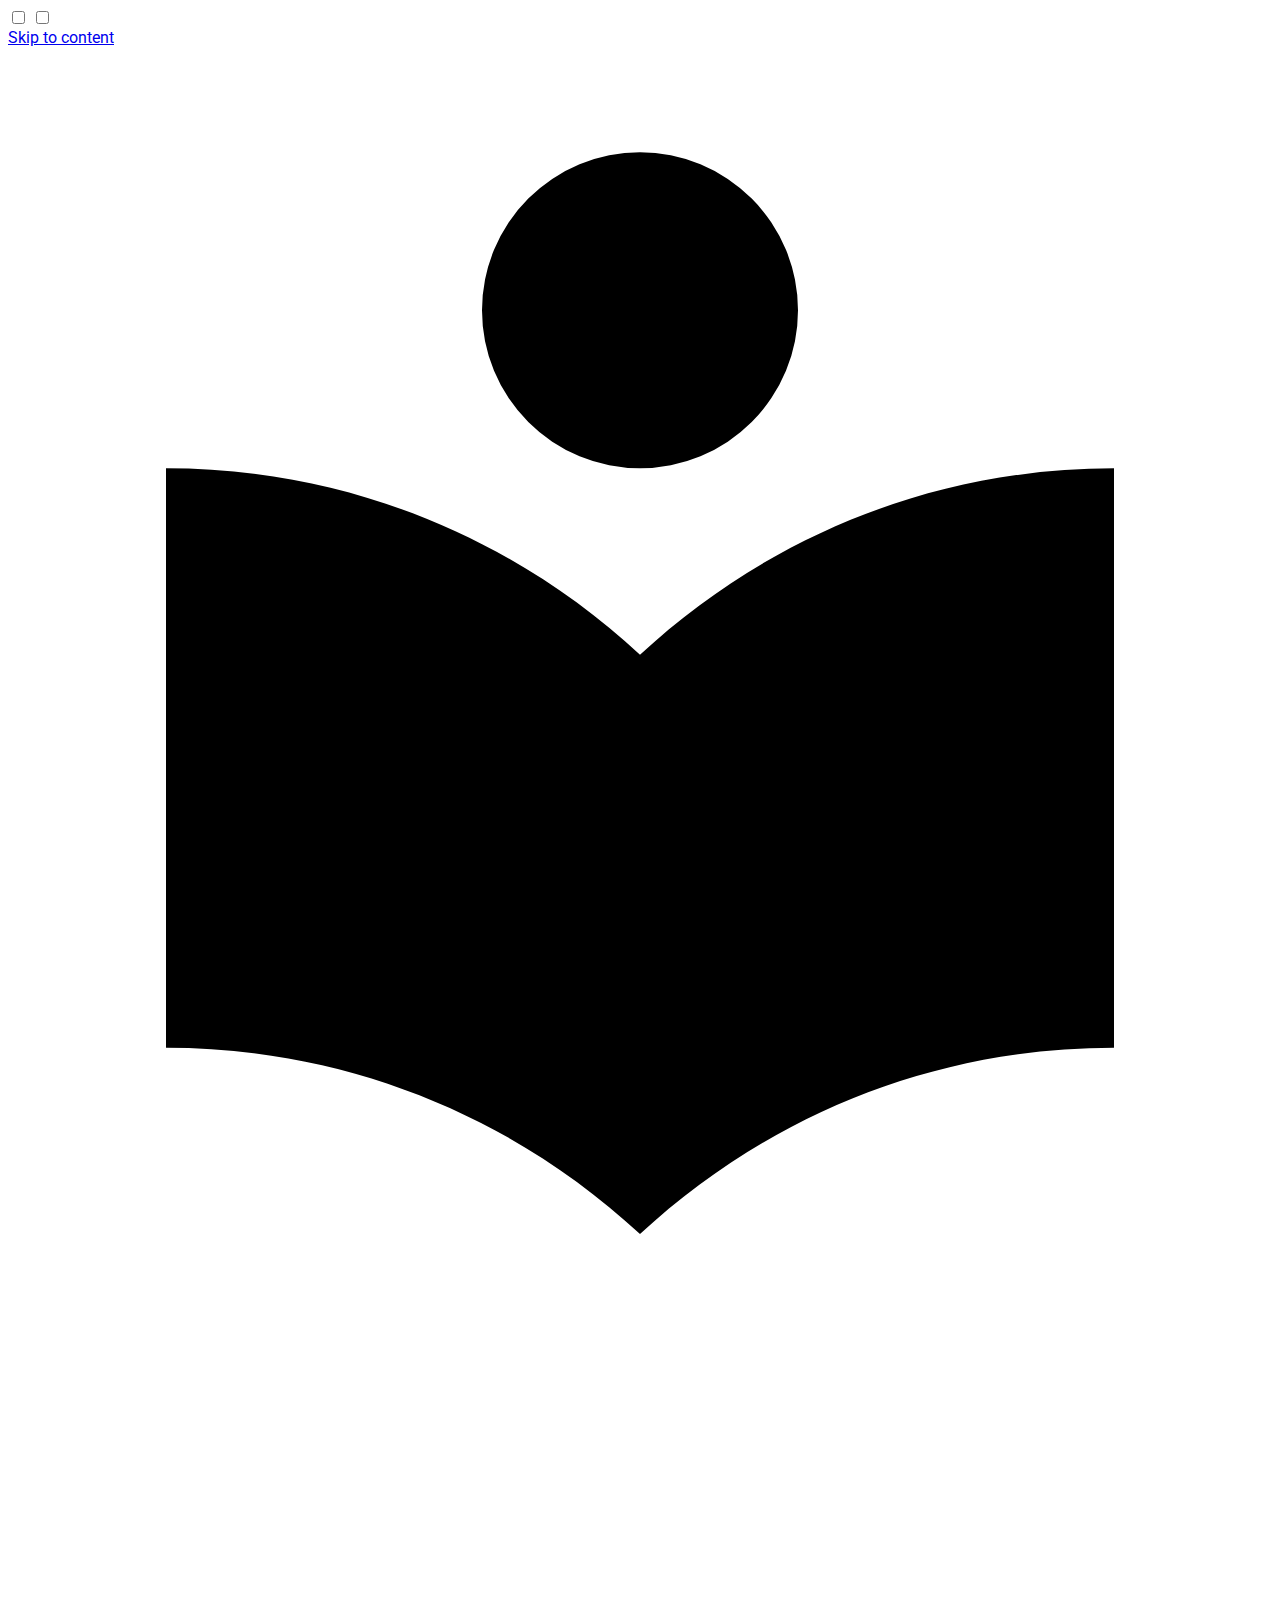
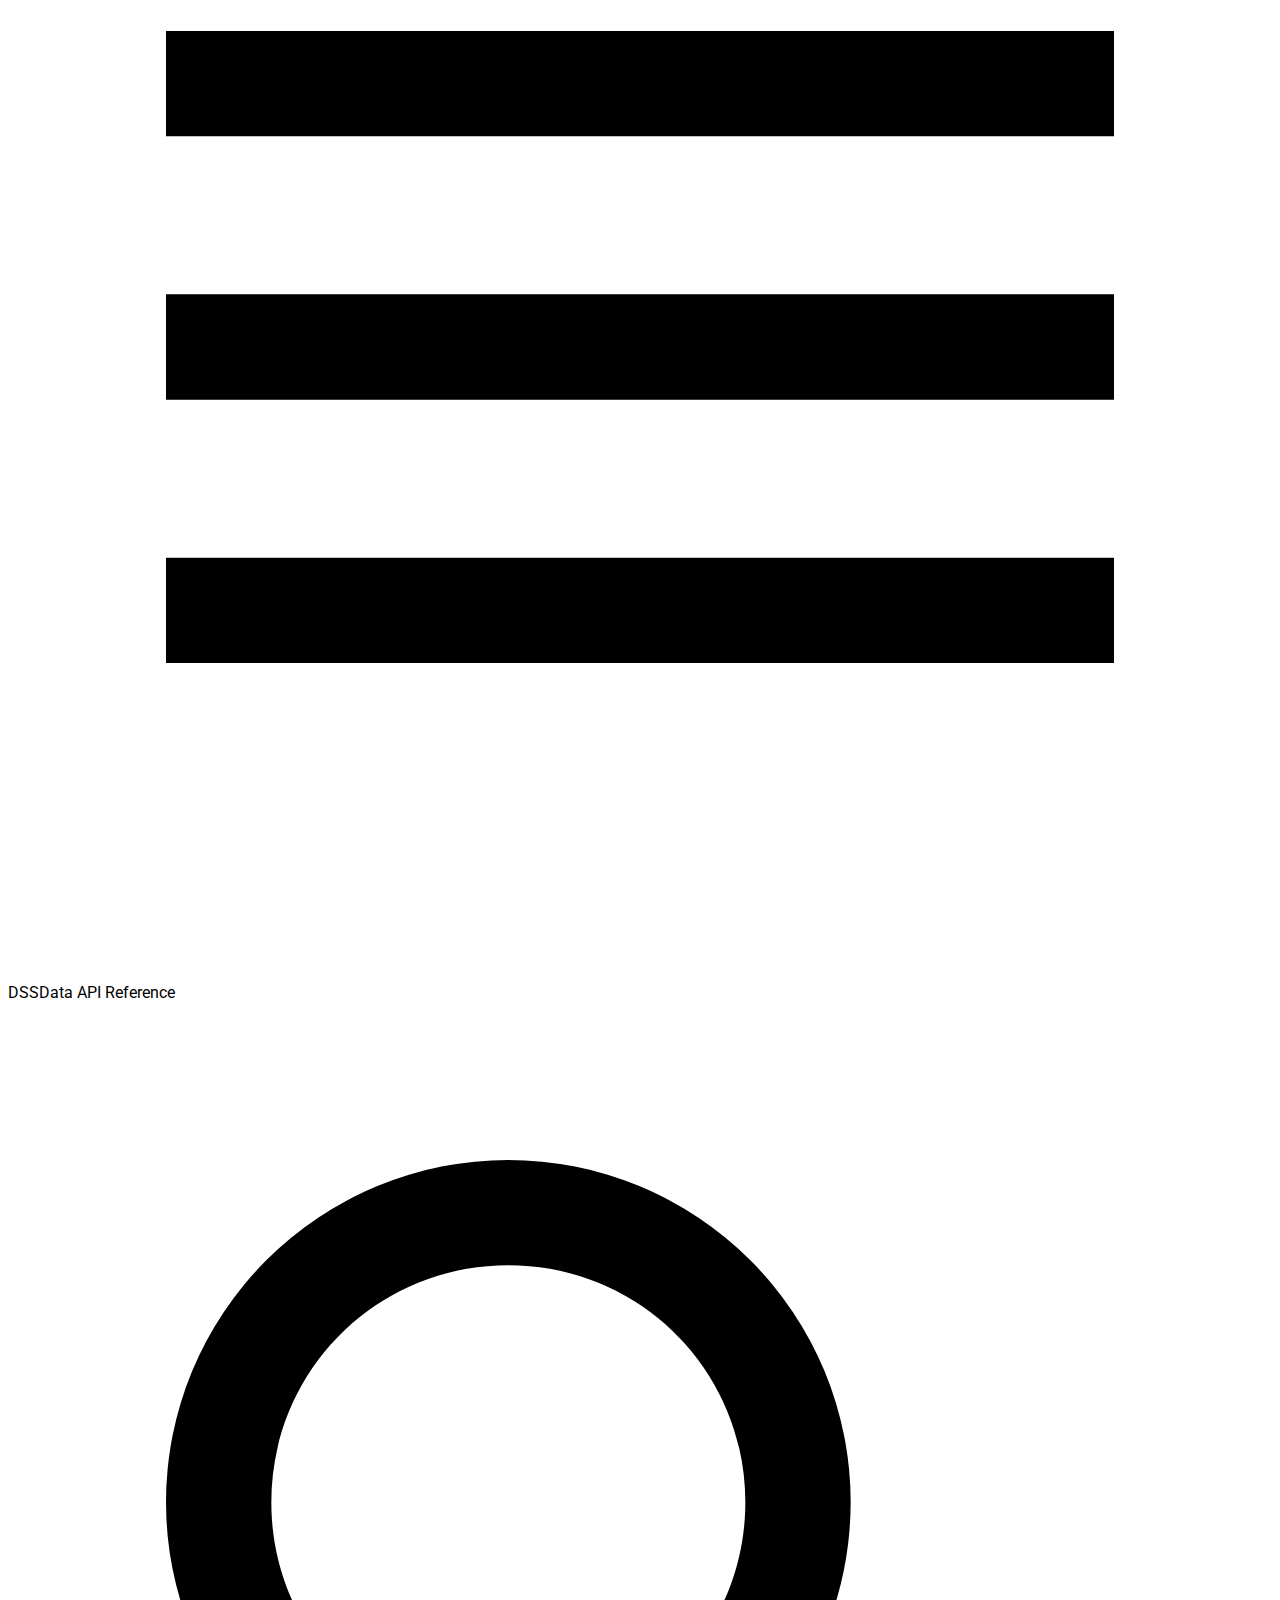
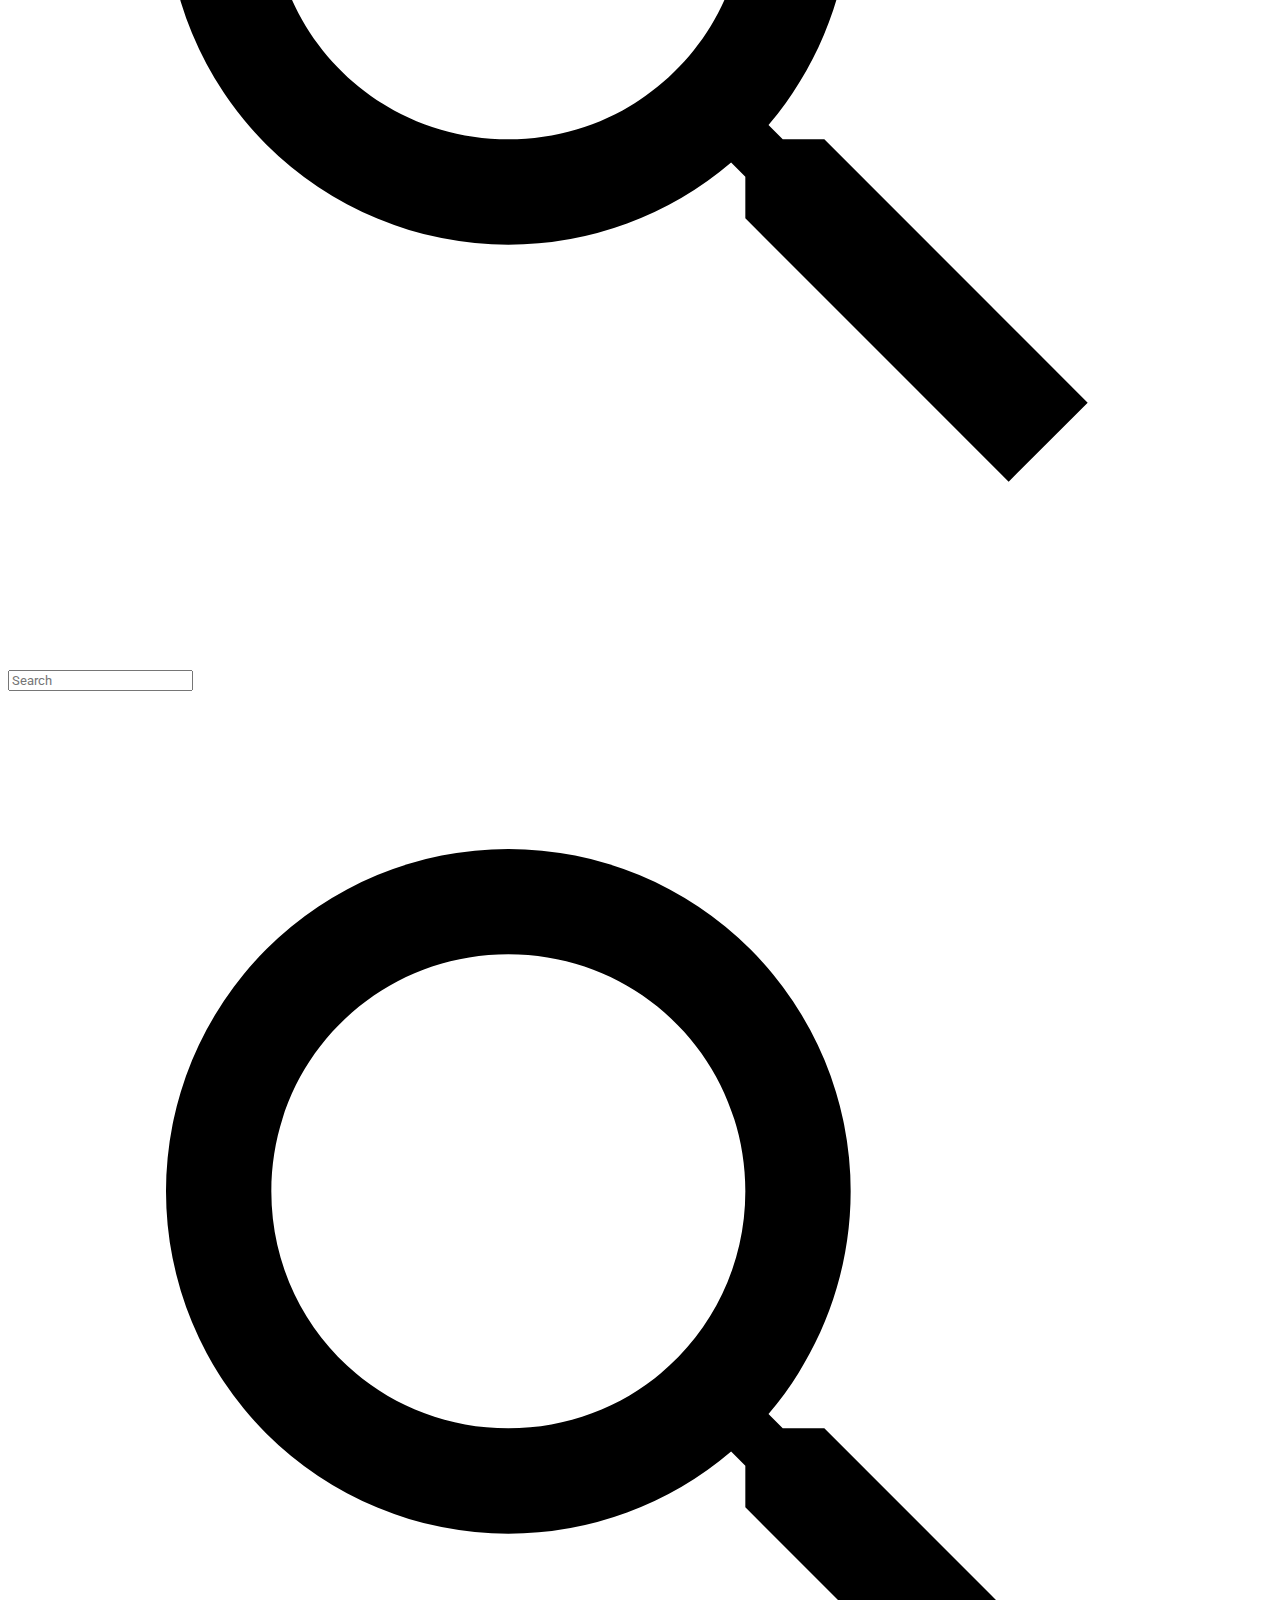
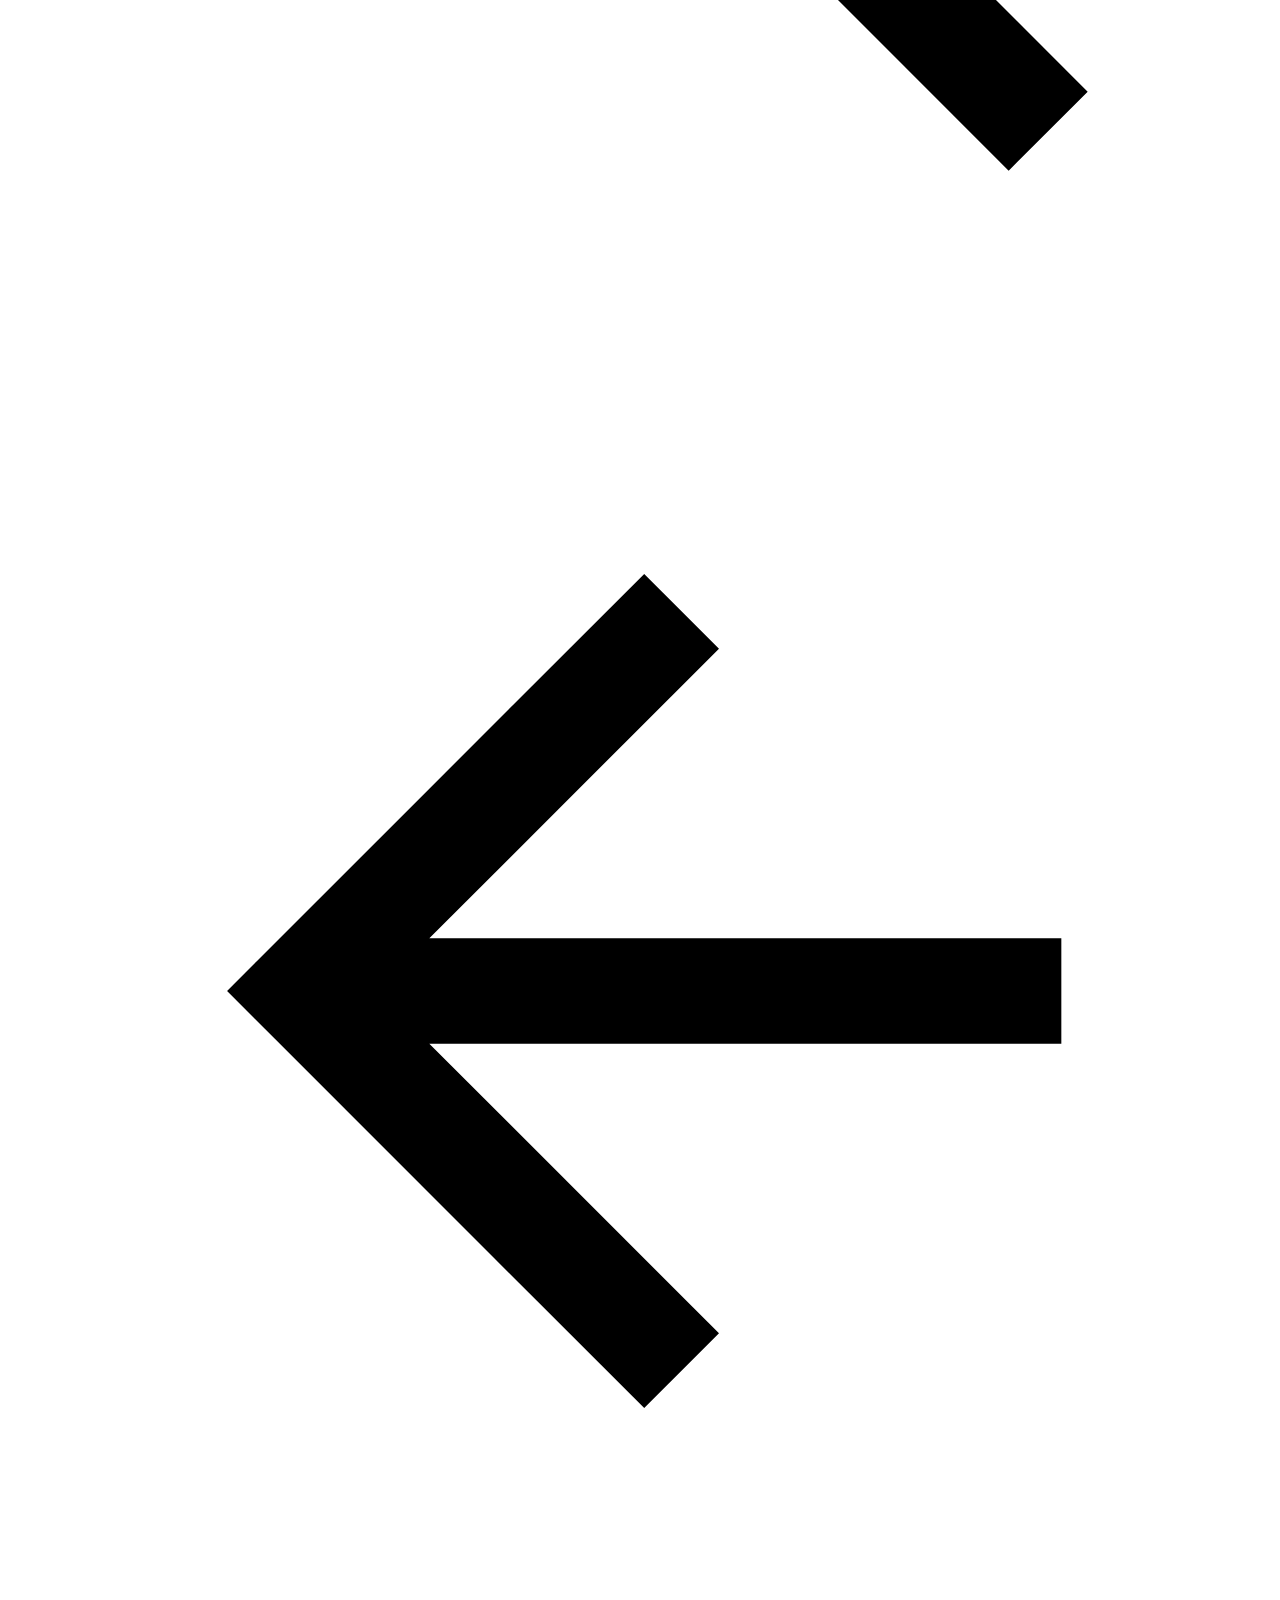
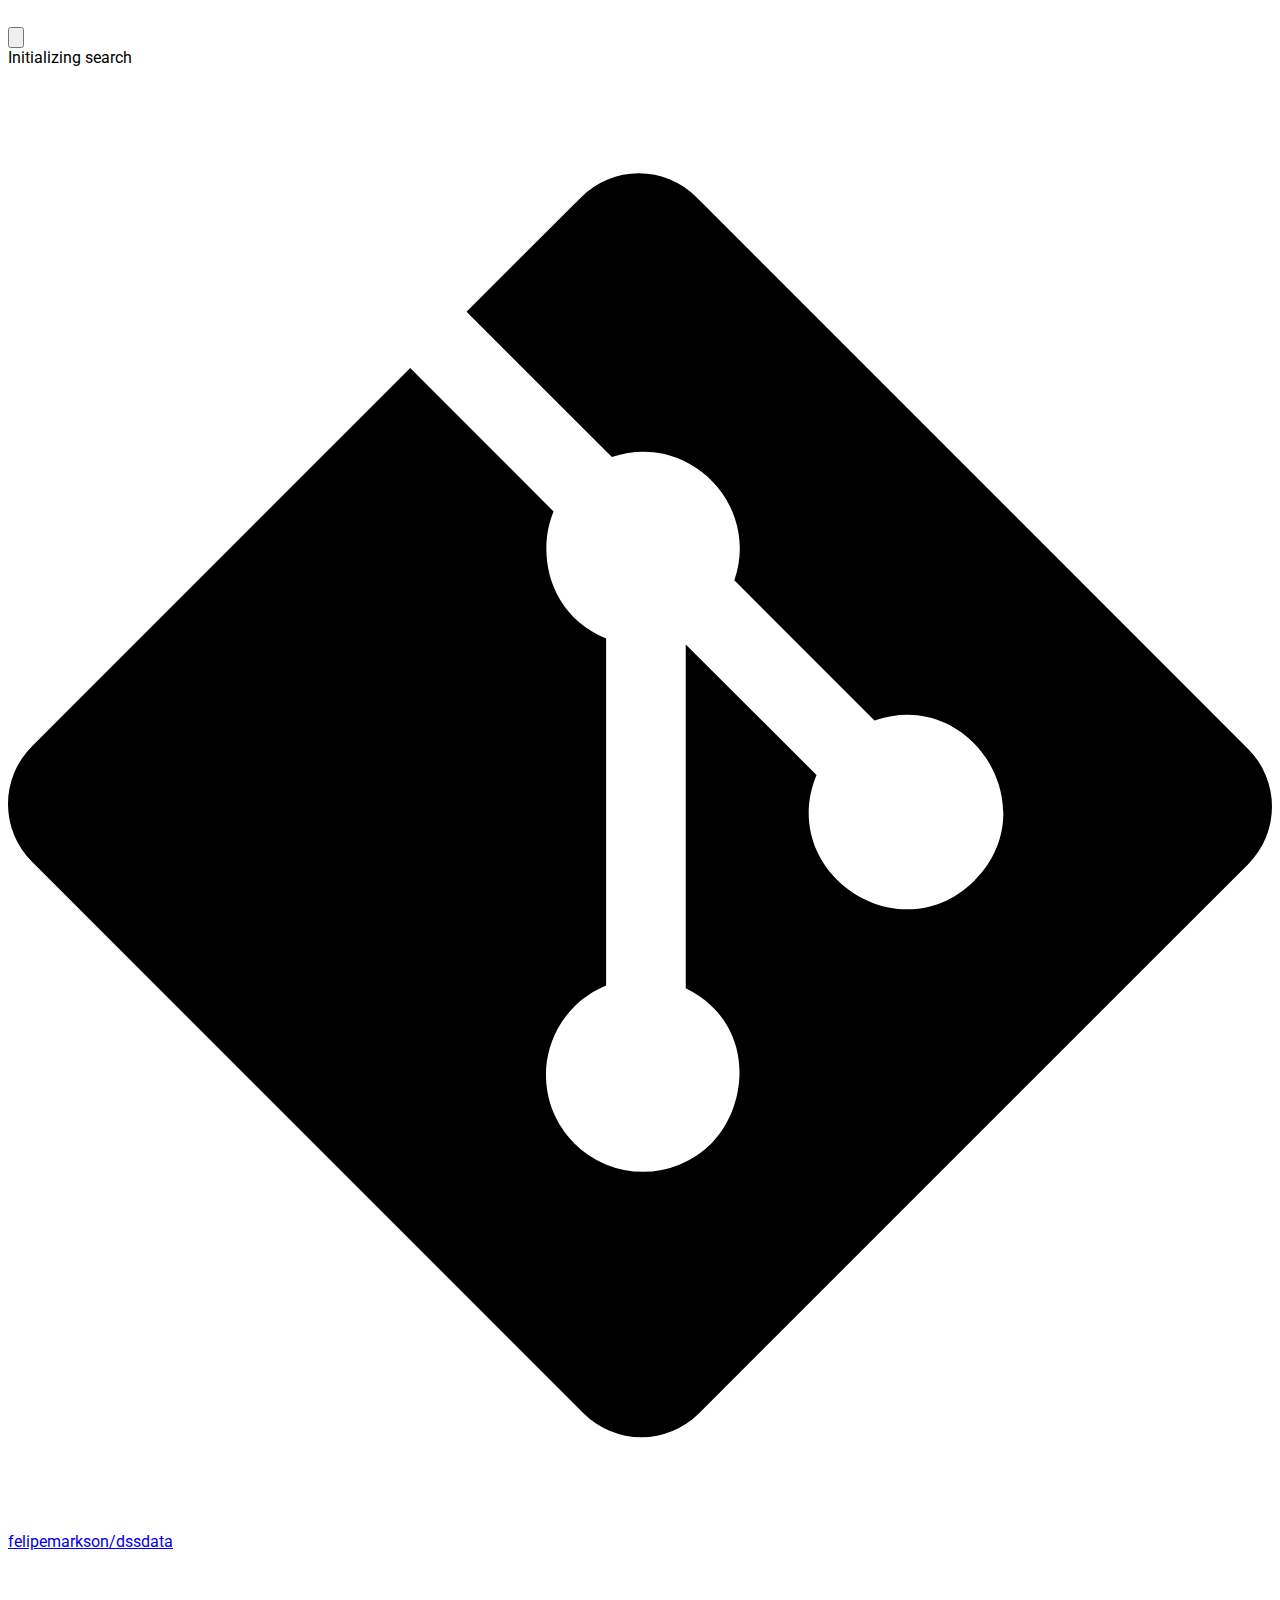
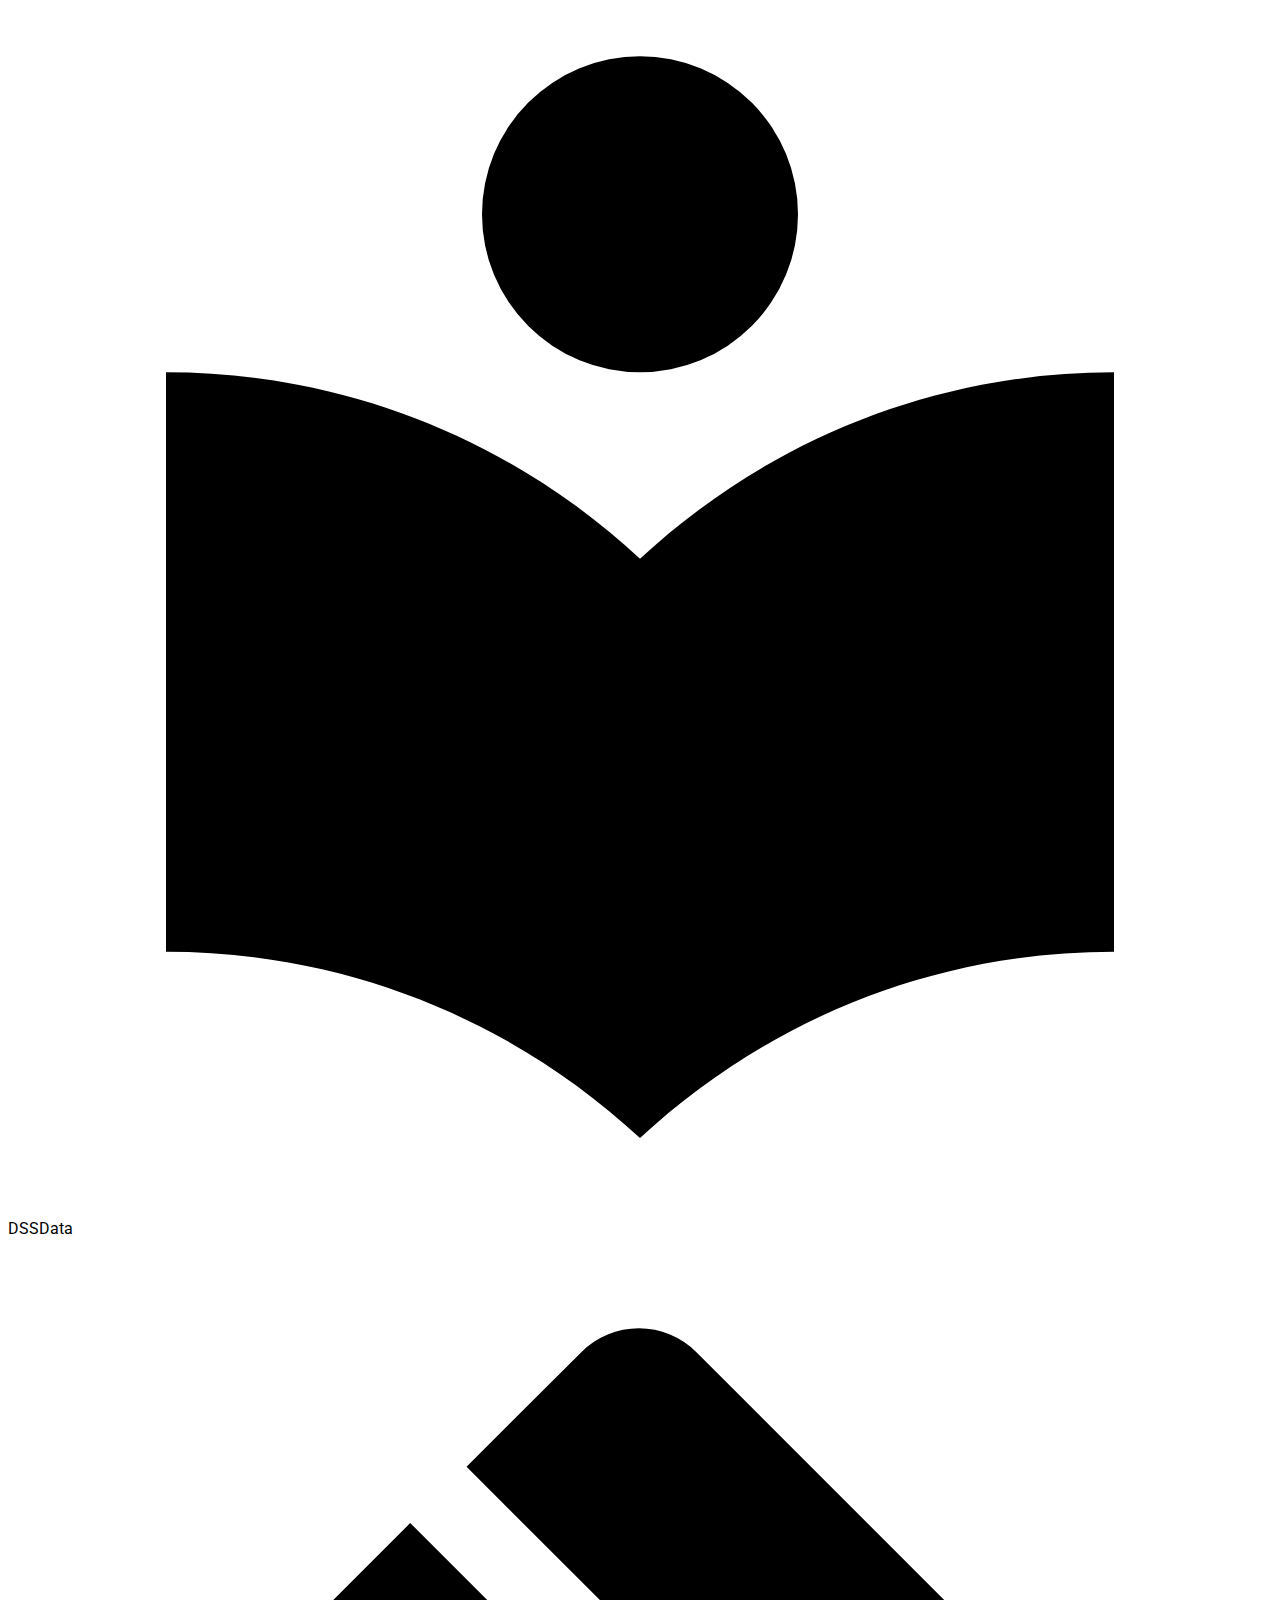
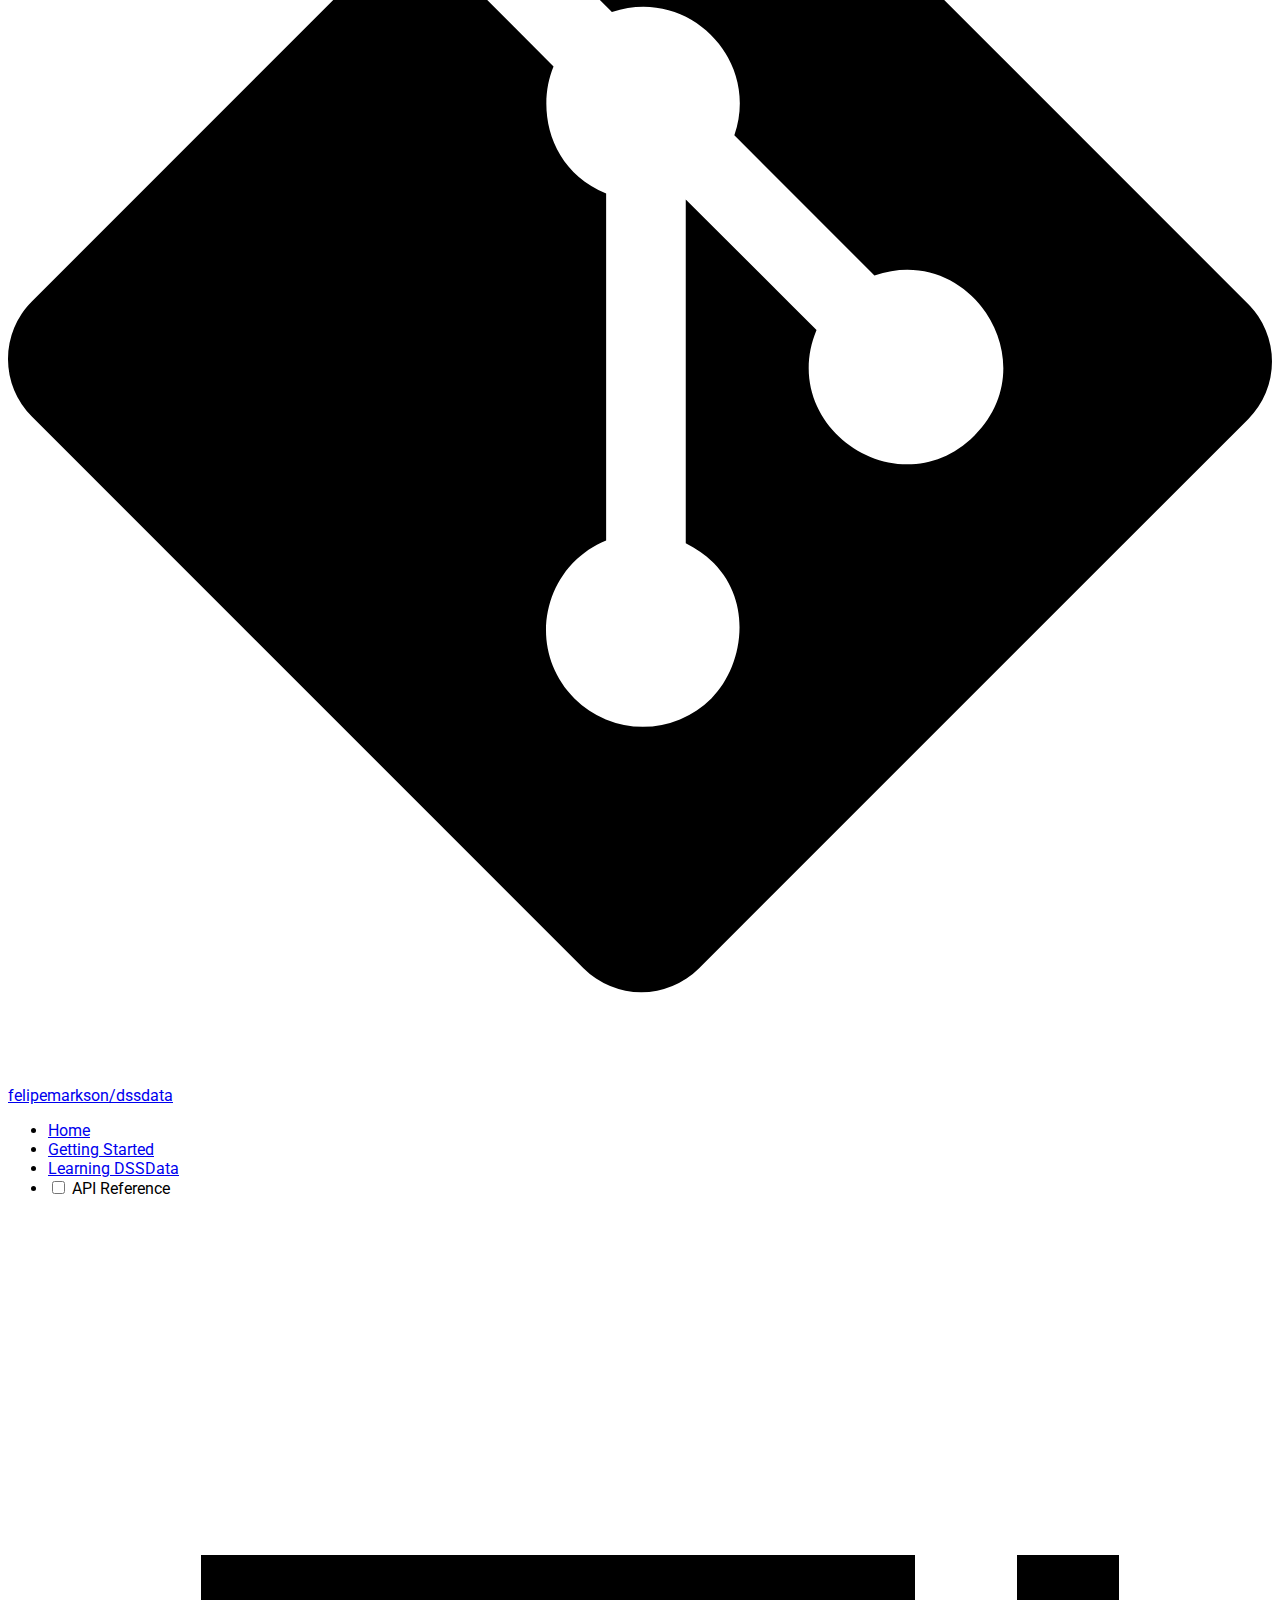
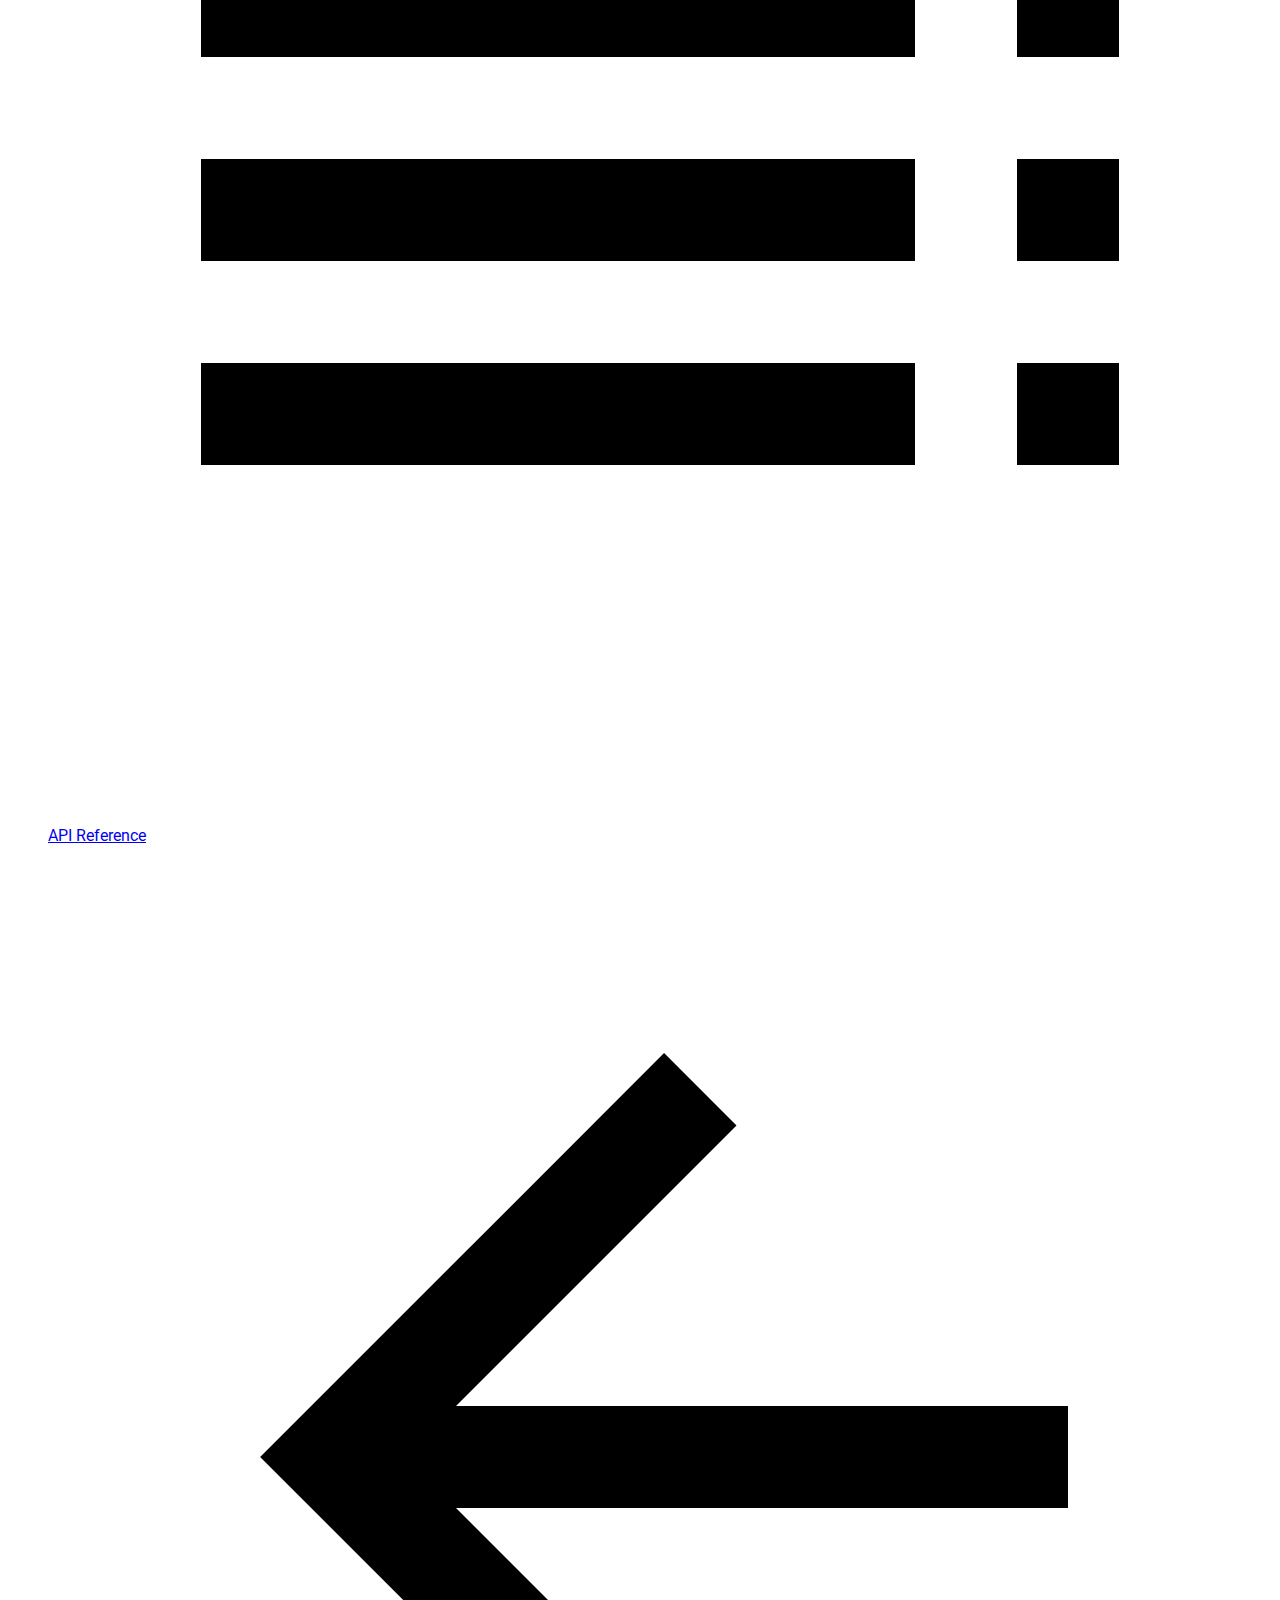
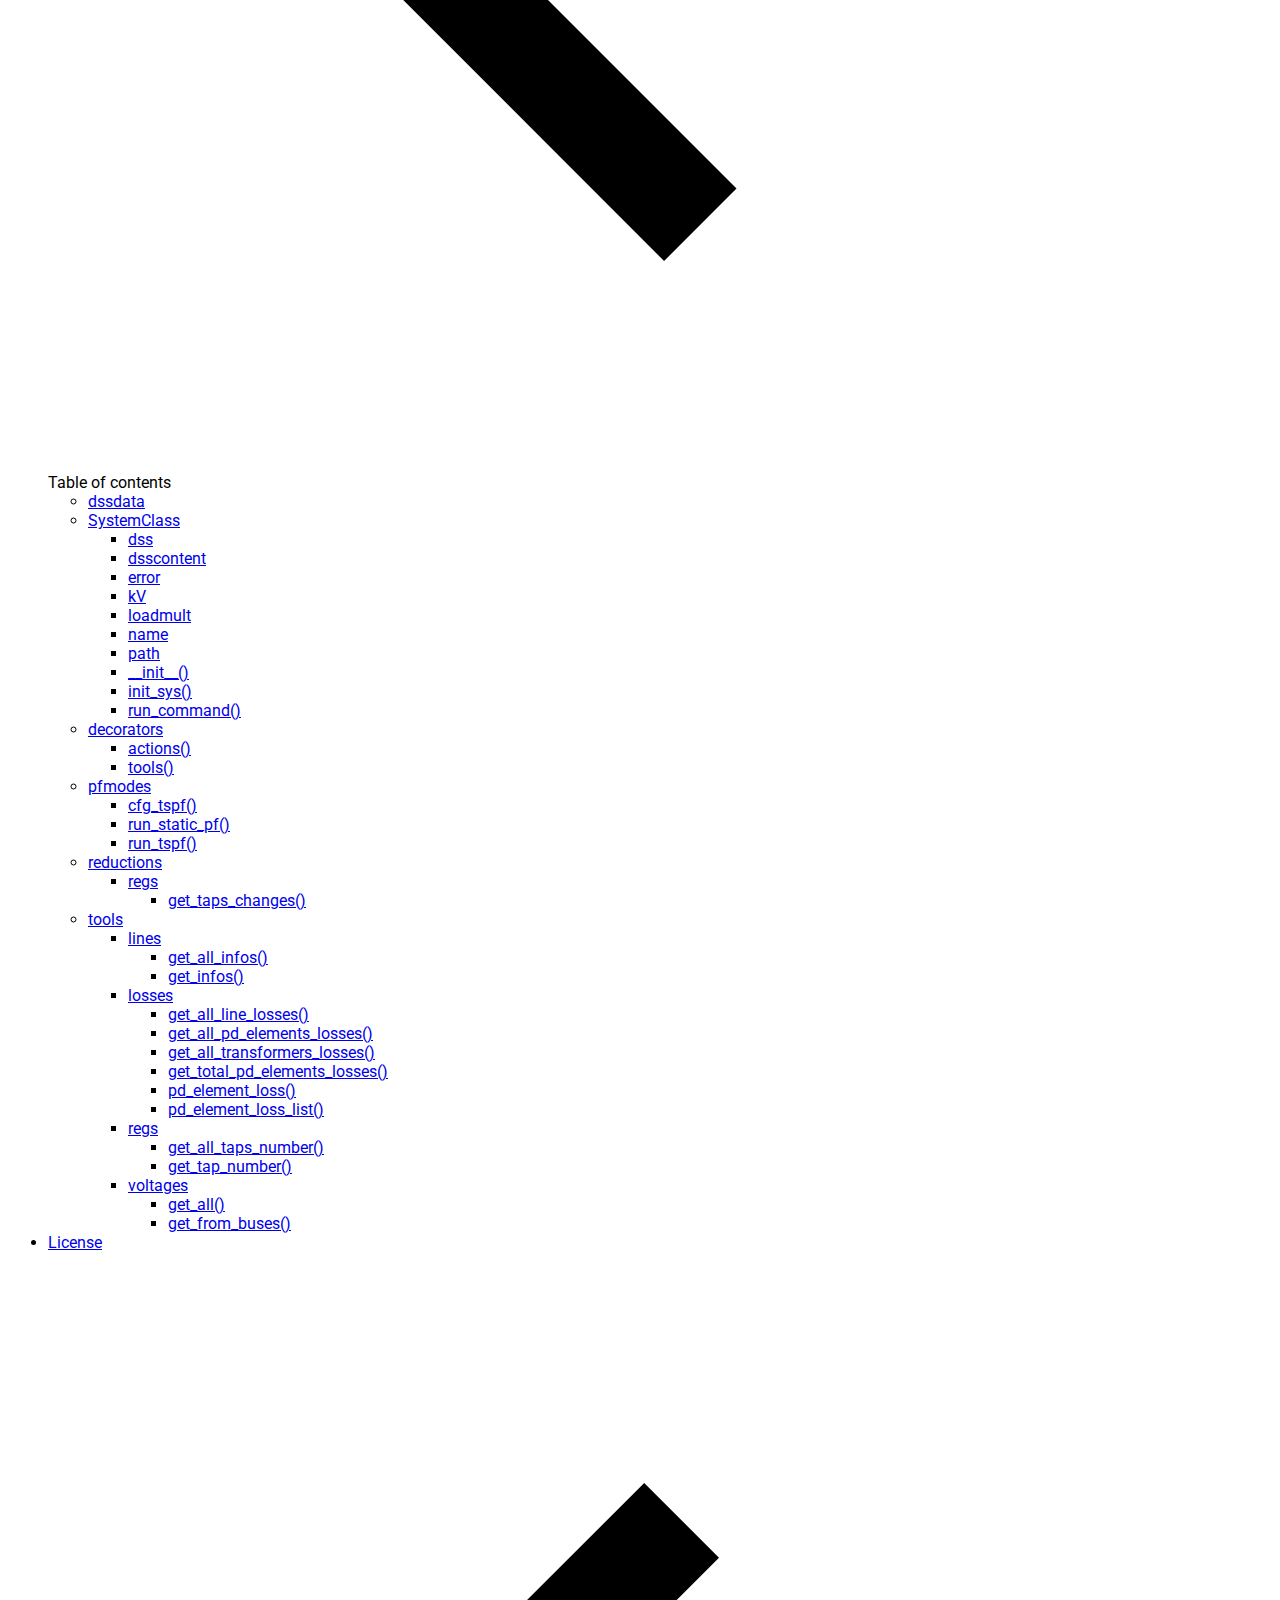
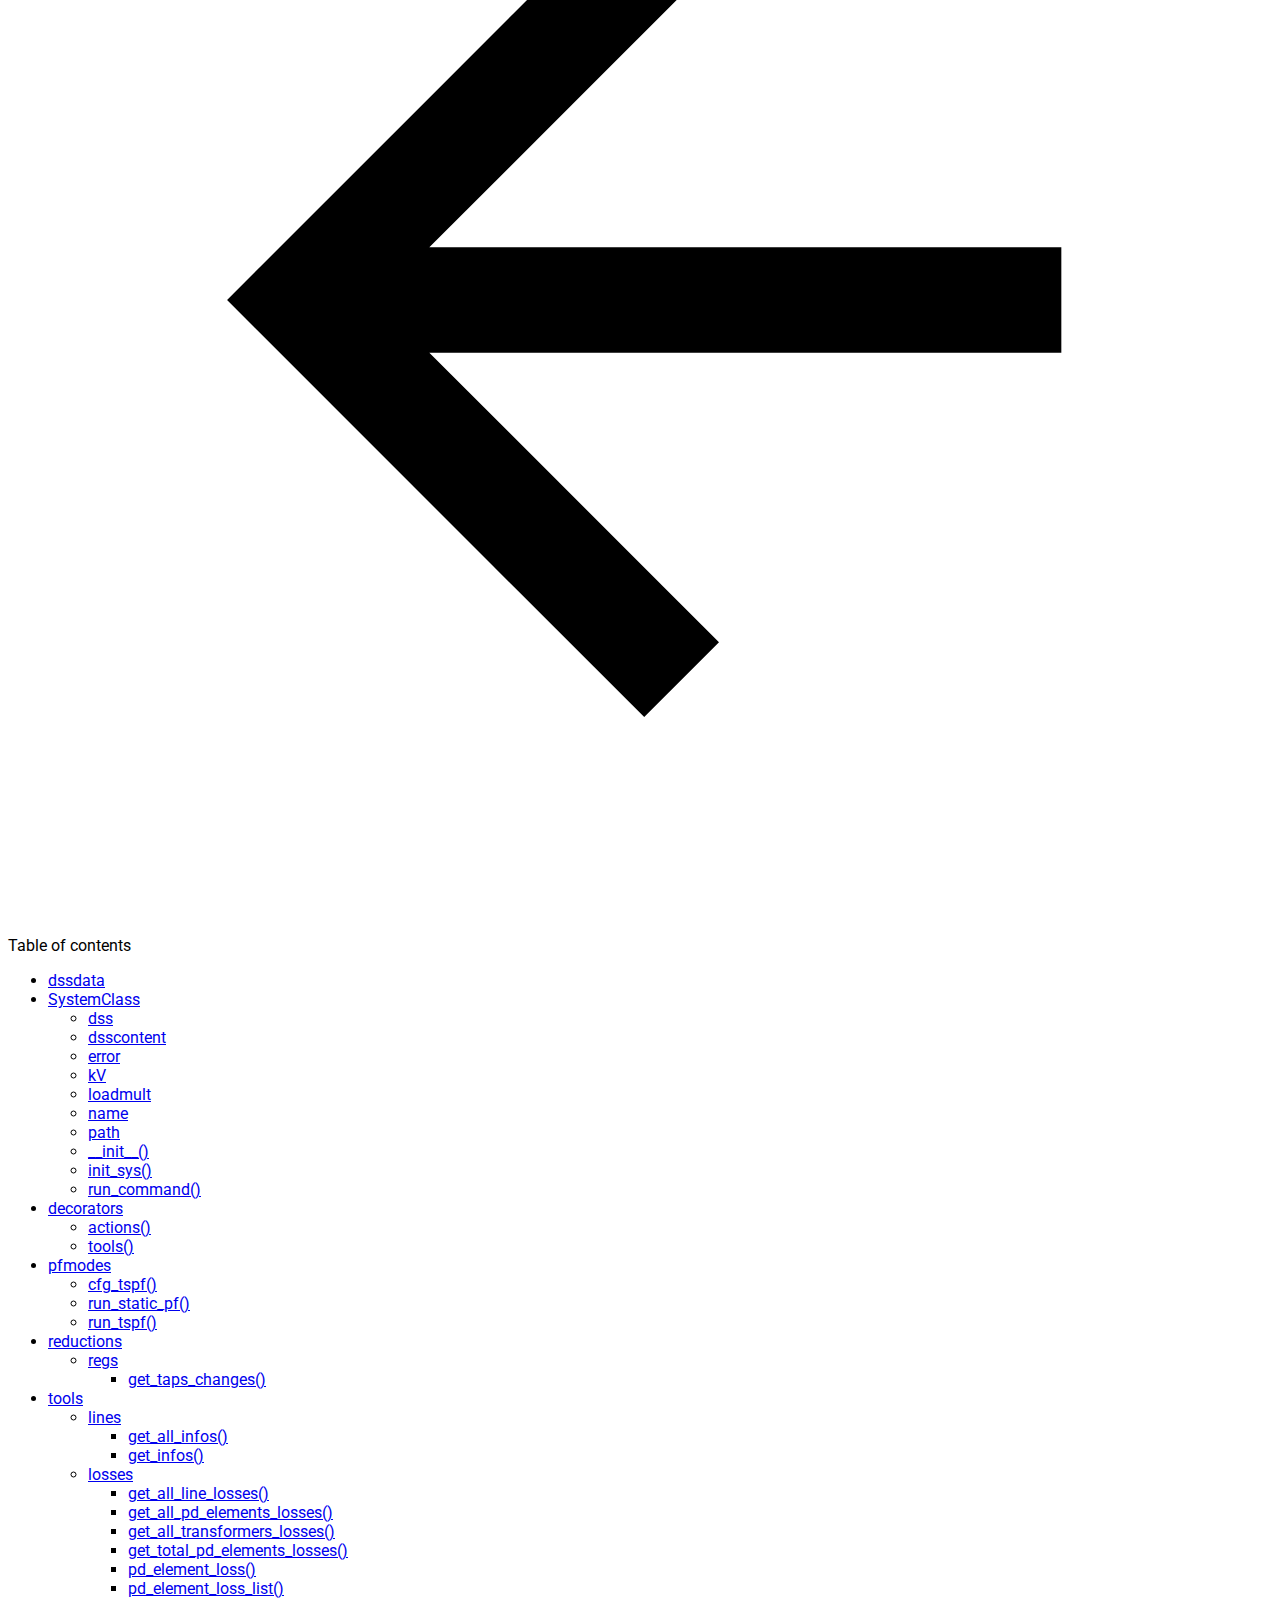
==== commit f8ff71cb: "Deployed 78da738 with MkDocs version: 1.1.2" ====
--- a/api/index.html
+++ b/api/index.html
@@ -9,9 +9,9 @@
 <link href="https://felipemarkson.github.io/dssdata/api/" rel="canonical"/>
 <meta content="Felipe M. S. Monteiro" name="author"/>
 <link href="../assets/images/favicon.png" rel="shortcut icon"/>
-<meta content="mkdocs-1.1, mkdocs-material-5.1.5" name="generator"/>
+<meta content="mkdocs-1.1.2, mkdocs-material-5.5.2" name="generator"/>
 <title>API Reference - DSSData</title>
-<link href="../assets/stylesheets/main.df84b5fe.min.css" rel="stylesheet"/>
+<link href="../assets/stylesheets/main.25b81cc6.min.css" rel="stylesheet"/>
 <link crossorigin="" href="https://fonts.gstatic.com" rel="preconnect"/>
 <link href="https://fonts.googleapis.com/css?family=Roboto:300,400,400i,700%7CRoboto+Mono&amp;display=fallback" rel="stylesheet"/>
 <style>body,input{font-family:"Roboto",-apple-system,BlinkMacSystemFont,Helvetica,Arial,sans-serif}code,kbd,pre{font-family:"Roboto Mono",SFMono-Regular,Consolas,Menlo,monospace}</style>
@@ -303,6 +303,45 @@
 </nav>
 </li>
 <li class="md-nav__item">
+<a class="md-nav__link" href="#dssdata.tools.losses">
+    losses
+  </a>
+<nav aria-label="losses" class="md-nav">
+<ul class="md-nav__list">
+<li class="md-nav__item">
+<a class="md-nav__link" href="#dssdata.tools.losses.get_all_line_losses">
+    get_all_line_losses()
+  </a>
+</li>
+<li class="md-nav__item">
+<a class="md-nav__link" href="#dssdata.tools.losses.get_all_pd_elements_losses">
+    get_all_pd_elements_losses()
+  </a>
+</li>
+<li class="md-nav__item">
+<a class="md-nav__link" href="#dssdata.tools.losses.get_all_transformers_losses">
+    get_all_transformers_losses()
+  </a>
+</li>
+<li class="md-nav__item">
+<a class="md-nav__link" href="#dssdata.tools.losses.get_total_pd_elements_losses">
+    get_total_pd_elements_losses()
+  </a>
+</li>
+<li class="md-nav__item">
+<a class="md-nav__link" href="#dssdata.tools.losses.pd_element_loss">
+    pd_element_loss()
+  </a>
+</li>
+<li class="md-nav__item">
+<a class="md-nav__link" href="#dssdata.tools.losses.pd_element_loss_list">
+    pd_element_loss_list()
+  </a>
+</li>
+</ul>
+</nav>
+</li>
+<li class="md-nav__item">
 <a class="md-nav__link" href="#dssdata.tools.regs">
     regs
   </a>
@@ -517,6 +556,45 @@
 <li class="md-nav__item">
 <a class="md-nav__link" href="#dssdata.tools.lines.get_infos">
     get_infos()
+  </a>
+</li>
+</ul>
+</nav>
+</li>
+<li class="md-nav__item">
+<a class="md-nav__link" href="#dssdata.tools.losses">
+    losses
+  </a>
+<nav aria-label="losses" class="md-nav">
+<ul class="md-nav__list">
+<li class="md-nav__item">
+<a class="md-nav__link" href="#dssdata.tools.losses.get_all_line_losses">
+    get_all_line_losses()
+  </a>
+</li>
+<li class="md-nav__item">
+<a class="md-nav__link" href="#dssdata.tools.losses.get_all_pd_elements_losses">
+    get_all_pd_elements_losses()
+  </a>
+</li>
+<li class="md-nav__item">
+<a class="md-nav__link" href="#dssdata.tools.losses.get_all_transformers_losses">
+    get_all_transformers_losses()
+  </a>
+</li>
+<li class="md-nav__item">
+<a class="md-nav__link" href="#dssdata.tools.losses.get_total_pd_elements_losses">
+    get_total_pd_elements_losses()
+  </a>
+</li>
+<li class="md-nav__item">
+<a class="md-nav__link" href="#dssdata.tools.losses.pd_element_loss">
+    pd_element_loss()
+  </a>
+</li>
+<li class="md-nav__item">
+<a class="md-nav__link" href="#dssdata.tools.losses.pd_element_loss_list">
+    pd_element_loss_list()
   </a>
 </li>
 </ul>
@@ -710,7 +788,7 @@
 <tr>
 <td><code>float</code></td>
 <td>
-<p>The load multiplier.  See <code>loadmult</code> in <a href="http://svn.code.sf.net/p/electricdss/code/trunk/Distrib/Doc/&gt; OpenDSSManual.pdf">OpenDSS User Manual</a>..</p>
+<p>The load multiplier.  See <code>loadmult</code> in <a href="http://svn.code.sf.net/p/electricdss/code/trunk/Distrib/Doc/OpenDSSManual.pdf">OpenDSS User Manual</a>..</p>
 </td>
 </tr>
 </tbody>
@@ -1046,11 +1124,11 @@
 <div class="doc doc-object doc-function">
 <h3 class="doc doc-heading" id="dssdata.pfmodes.run_static_pf">
 <code class="highlight language-python">
-run_static_pf<span class="p">(</span><span class="n">distSys</span><span class="p">,</span> <span class="n">actions</span><span class="o">=</span><span class="p">(</span><span class="o">&lt;</span><span class="n">function</span> <span class="o">&lt;</span><span class="k">lambda</span><span class="o">&gt;</span> <span class="n">at</span> <span class="mh">0x7f62635c6680</span><span class="o">&gt;</span><span class="p">,),</span> <span class="n">tools</span><span class="o">=</span><span class="p">(</span><span class="o">&lt;</span><span class="n">function</span> <span class="o">&lt;</span><span class="k">lambda</span><span class="o">&gt;</span> <span class="n">at</span> <span class="mh">0x7f62635c6560</span><span class="o">&gt;</span><span class="p">,))</span> </code>
+run_static_pf<span class="p">(</span><span class="n">distSys</span><span class="p">,</span> <span class="n">actions</span><span class="o">=</span><span class="p">(</span><span class="o">&lt;</span><span class="n">function</span> <span class="o">&lt;</span><span class="k">lambda</span><span class="o">&gt;</span> <span class="n">at</span> <span class="mh">0x7fc18cbbc9d0</span><span class="o">&gt;</span><span class="p">,),</span> <span class="n">tools</span><span class="o">=</span><span class="p">(</span><span class="o">&lt;</span><span class="n">function</span> <span class="o">&lt;</span><span class="k">lambda</span><span class="o">&gt;</span> <span class="n">at</span> <span class="mh">0x7fc18cbbca60</span><span class="o">&gt;</span><span class="p">,))</span> </code>
 </h3>
 <div class="doc doc-contents">
 <p>Run the static power flow mode.
-To see how it works, see <a href="/tutorial/#static-power-flow">Learn DSSData</a>.</p>
+To see how it works, see <a href="../tutorial/#static-power-flow">Learning DSSData</a>.</p>
 <p><strong>Parameters:</strong></p>
 <table>
 <thead>
@@ -1076,7 +1154,7 @@
 <td>
 <p>Actions functions.</p>
 </td>
-<td><code>(&lt;function &lt;lambda&gt; at 0x7f62635c6680&gt;,)</code></td>
+<td><code>(&lt;function &lt;lambda&gt; at 0x7fc18cbbc9d0&gt;,)</code></td>
 </tr>
 <tr>
 <td><code>tools</code></td>
@@ -1084,7 +1162,7 @@
 <td>
 <p>Tools functions.</p>
 </td>
-<td><code>(&lt;function &lt;lambda&gt; at 0x7f62635c6560&gt;,)</code></td>
+<td><code>(&lt;function &lt;lambda&gt; at 0x7fc18cbbca60&gt;,)</code></td>
 </tr>
 </tbody>
 </table>
@@ -1110,11 +1188,11 @@
 <div class="doc doc-object doc-function">
 <h3 class="doc doc-heading" id="dssdata.pfmodes.run_tspf">
 <code class="highlight language-python">
-run_tspf<span class="p">(</span><span class="n">distSys</span><span class="p">,</span> <span class="n">num_steps</span><span class="p">,</span> <span class="n">actions</span><span class="o">=</span><span class="p">(</span><span class="o">&lt;</span><span class="n">function</span> <span class="o">&lt;</span><span class="k">lambda</span><span class="o">&gt;</span> <span class="n">at</span> <span class="mh">0x7f6263563290</span><span class="o">&gt;</span><span class="p">,),</span> <span class="n">tools</span><span class="o">=</span><span class="p">(</span><span class="o">&lt;</span><span class="n">function</span> <span class="o">&lt;</span><span class="k">lambda</span><span class="o">&gt;</span> <span class="n">at</span> <span class="mh">0x7f6263563320</span><span class="o">&gt;</span><span class="p">,))</span> </code>
+run_tspf<span class="p">(</span><span class="n">distSys</span><span class="p">,</span> <span class="n">num_steps</span><span class="p">,</span> <span class="n">actions</span><span class="o">=</span><span class="p">(</span><span class="o">&lt;</span><span class="n">function</span> <span class="o">&lt;</span><span class="k">lambda</span><span class="o">&gt;</span> <span class="n">at</span> <span class="mh">0x7fc18cbbcd30</span><span class="o">&gt;</span><span class="p">,),</span> <span class="n">tools</span><span class="o">=</span><span class="p">(</span><span class="o">&lt;</span><span class="n">function</span> <span class="o">&lt;</span><span class="k">lambda</span><span class="o">&gt;</span> <span class="n">at</span> <span class="mh">0x7fc18cbbcdc0</span><span class="o">&gt;</span><span class="p">,))</span> </code>
 </h3>
 <div class="doc doc-contents">
 <p>Run the time series power flow.
-To see how it works, see <a href="/tutorial/#time-series-power-flow">Learn DSSData</a>.</p>
+To see how it works, see <a href="../tutorial/#time-series-power-flow">Learning DSSData</a>.</p>
 <p><strong>Parameters:</strong></p>
 <table>
 <thead>
@@ -1148,7 +1226,7 @@
 <td>
 <p>Actions functions.</p>
 </td>
-<td><code>(&lt;function &lt;lambda&gt; at 0x7f6263563290&gt;,)</code></td>
+<td><code>(&lt;function &lt;lambda&gt; at 0x7fc18cbbcd30&gt;,)</code></td>
 </tr>
 <tr>
 <td><code>tools</code></td>
@@ -1156,7 +1234,7 @@
 <td>
 <p>Tools functions.</p>
 </td>
-<td><code>(&lt;function &lt;lambda&gt; at 0x7f6263563320&gt;,)</code></td>
+<td><code>(&lt;function &lt;lambda&gt; at 0x7fc18cbbcdc0&gt;,)</code></td>
 </tr>
 </tbody>
 </table>
@@ -1488,6 +1566,701 @@
 </div>
 </div>
 <div class="doc doc-object doc-module">
+<h3 class="doc doc-heading" id="dssdata.tools.losses">
+<code>losses</code>
+<span class="doc doc-properties">
+<small class="doc doc-property doc-property-special"><code>special</code></small>
+</span>
+</h3>
+<div class="doc doc-contents">
+<div class="doc doc-children">
+<div class="doc doc-object doc-function">
+<h4 class="doc doc-heading" id="dssdata.tools.losses.get_all_line_losses">
+<code class="highlight language-python">
+get_all_line_losses<span class="p">(</span><span class="n">distSys</span><span class="p">)</span> </code>
+</h4>
+<div class="doc doc-contents">
+<p>Get all lines losses. 
+!!! ex</p>
+<table>
+<thead>
+<tr>
+<th align="center"></th>
+<th align="center">type</th>
+<th align="center">name</th>
+<th align="center">kw_losses</th>
+<th align="center">kvar_losses</th>
+</tr>
+</thead>
+<tbody>
+<tr>
+<td align="center">0</td>
+<td align="center">Line</td>
+<td align="center">650632</td>
+<td align="center">60.73738438443188</td>
+<td align="center">196.01456922721653</td>
+</tr>
+<tr>
+<td align="center">1</td>
+<td align="center">Line</td>
+<td align="center">632670</td>
+<td align="center">12.990633124585496</td>
+<td align="center">41.49451118066639</td>
+</tr>
+<tr>
+<td align="center">2</td>
+<td align="center">Line</td>
+<td align="center">670671</td>
+<td align="center">22.728758590972518</td>
+<td align="center">72.33414340631373</td>
+</tr>
+<tr>
+<td align="center">3</td>
+<td align="center">Line</td>
+<td align="center">671680</td>
+<td align="center">8.613828479544935e-12</td>
+<td align="center">-0.004169229516017848</td>
+</tr>
+<tr>
+<td align="center">4</td>
+<td align="center">Line</td>
+<td align="center">632633</td>
+<td align="center">0.8244871671261499</td>
+<td align="center">1.0561418323197722</td>
+</tr>
+<tr>
+<td align="center">5</td>
+<td align="center">Line</td>
+<td align="center">632645</td>
+<td align="center">2.75857850181032</td>
+<td align="center">2.4159107795492454</td>
+</tr>
+<tr>
+<td align="center">6</td>
+<td align="center">Line</td>
+<td align="center">645646</td>
+<td align="center">0.5274715389783668</td>
+<td align="center">0.41973513183818434</td>
+</tr>
+<tr>
+<td align="center">7</td>
+<td align="center">Line</td>
+<td align="center">692675</td>
+<td align="center">4.1629544212549225</td>
+<td align="center">2.419339661740261</td>
+</tr>
+<tr>
+<td align="center">8</td>
+<td align="center">Line</td>
+<td align="center">671684</td>
+<td align="center">0.5794876384501113</td>
+<td align="center">0.47068061342113654</td>
+</tr>
+<tr>
+<td align="center">9</td>
+<td align="center">Line</td>
+<td align="center">684611</td>
+<td align="center">0.3824044250881998</td>
+<td align="center">0.38734916932047053</td>
+</tr>
+<tr>
+<td align="center">10</td>
+<td align="center">Line</td>
+<td align="center">684652</td>
+<td align="center">0.7998267312559038</td>
+<td align="center">0.230879175578375</td>
+</tr>
+<tr>
+<td align="center">11</td>
+<td align="center">Line</td>
+<td align="center">671692</td>
+<td align="center">9.054614813067019e-06</td>
+<td align="center">4.3655745685100556e-14</td>
+</tr>
+</tbody>
+</table>
+<p><strong>Parameters:</strong></p>
+<table>
+<thead>
+<tr>
+<th>Name</th>
+<th>Type</th>
+<th>Description</th>
+<th>Default</th>
+</tr>
+</thead>
+<tbody>
+<tr>
+<td><code>distSys</code></td>
+<td><code>SystemClass</code></td>
+<td>
+<p>An instance of  <a href="https://felipemarkson.github.io/dssdata/api/#dssdata.SystemClass">SystemClass</a></p>
+</td>
+<td><em>required</em></td>
+</tr>
+</tbody>
+</table>
+<p><strong>Returns:</strong></p>
+<table>
+<thead>
+<tr>
+<th>Type</th>
+<th>Description</th>
+</tr>
+</thead>
+<tbody>
+<tr>
+<td><code>DataFrame</code></td>
+<td>
+<p>A DataFrame containing all line losses.</p>
+</td>
+</tr>
+</tbody>
+</table>
+</div>
+</div>
+<div class="doc doc-object doc-function">
+<h4 class="doc doc-heading" id="dssdata.tools.losses.get_all_pd_elements_losses">
+<code class="highlight language-python">
+get_all_pd_elements_losses<span class="p">(</span><span class="n">distSys</span><span class="p">)</span> </code>
+</h4>
+<div class="doc doc-contents">
+<p>Get all PD Elements losses. 
+!!! ex</p>
+<table>
+<thead>
+<tr>
+<th align="center"></th>
+<th align="center">type</th>
+<th align="center">name</th>
+<th align="center">kw_losses</th>
+<th align="center">kvar_losses</th>
+</tr>
+</thead>
+<tbody>
+<tr>
+<td align="center">0</td>
+<td align="center">Transformer</td>
+<td align="center">sub</td>
+<td align="center">0.03228776756674051</td>
+<td align="center">0.26246840671868993</td>
+</tr>
+<tr>
+<td align="center">1</td>
+<td align="center">Transformer</td>
+<td align="center">reg1</td>
+<td align="center">0.12209426402417012</td>
+<td align="center">0.12385869008488953</td>
+</tr>
+<tr>
+<td align="center">2</td>
+<td align="center">Transformer</td>
+<td align="center">reg2</td>
+<td align="center">0.06534502545557916</td>
+<td align="center">0.06707698704162612</td>
+</tr>
+<tr>
+<td align="center">3</td>
+<td align="center">Transformer</td>
+<td align="center">reg3</td>
+<td align="center">0.1350894299906213</td>
+<td align="center">0.13685391995031387</td>
+</tr>
+<tr>
+<td align="center">4</td>
+<td align="center">Transformer</td>
+<td align="center">xfm1</td>
+<td align="center">5.552671994055243</td>
+<td align="center">10.09627035828575</td>
+</tr>
+<tr>
+<td align="center">5</td>
+<td align="center">Line</td>
+<td align="center">650632</td>
+<td align="center">60.73738438443188</td>
+<td align="center">196.01456922721653</td>
+</tr>
+<tr>
+<td align="center">6</td>
+<td align="center">Line</td>
+<td align="center">632670</td>
+<td align="center">12.990633124585496</td>
+<td align="center">41.49451118066639</td>
+</tr>
+<tr>
+<td align="center">7</td>
+<td align="center">Line</td>
+<td align="center">670671</td>
+<td align="center">22.728758590972518</td>
+<td align="center">72.33414340631373</td>
+</tr>
+<tr>
+<td align="center">8</td>
+<td align="center">Line</td>
+<td align="center">671680</td>
+<td align="center">8.613828479544935e-12</td>
+<td align="center">-0.004169229516017848</td>
+</tr>
+<tr>
+<td align="center">9</td>
+<td align="center">Line</td>
+<td align="center">632633</td>
+<td align="center">0.8244871671261499</td>
+<td align="center">1.0561418323197722</td>
+</tr>
+<tr>
+<td align="center">10</td>
+<td align="center">Line</td>
+<td align="center">632645</td>
+<td align="center">2.75857850181032</td>
+<td align="center">2.4159107795492454</td>
+</tr>
+<tr>
+<td align="center">11</td>
+<td align="center">Line</td>
+<td align="center">645646</td>
+<td align="center">0.5274715389783668</td>
+<td align="center">0.41973513183818434</td>
+</tr>
+<tr>
+<td align="center">12</td>
+<td align="center">Line</td>
+<td align="center">692675</td>
+<td align="center">4.1629544212549225</td>
+<td align="center">2.419339661740261</td>
+</tr>
+<tr>
+<td align="center">13</td>
+<td align="center">Line</td>
+<td align="center">671684</td>
+<td align="center">0.5794876384501113</td>
+<td align="center">0.47068061342113654</td>
+</tr>
+<tr>
+<td align="center">14</td>
+<td align="center">Line</td>
+<td align="center">684611</td>
+<td align="center">0.3824044250881998</td>
+<td align="center">0.38734916932047053</td>
+</tr>
+<tr>
+<td align="center">15</td>
+<td align="center">Line</td>
+<td align="center">684652</td>
+<td align="center">0.7998267312559038</td>
+<td align="center">0.230879175578375</td>
+</tr>
+<tr>
+<td align="center">16</td>
+<td align="center">Line</td>
+<td align="center">671692</td>
+<td align="center">9.054614813067019e-06</td>
+<td align="center">4.3655745685100556e-14</td>
+</tr>
+</tbody>
+</table>
+<p><strong>Parameters:</strong></p>
+<table>
+<thead>
+<tr>
+<th>Name</th>
+<th>Type</th>
+<th>Description</th>
+<th>Default</th>
+</tr>
+</thead>
+<tbody>
+<tr>
+<td><code>distSys</code></td>
+<td><code>SystemClass</code></td>
+<td>
+<p>An instance of  <a href="https://felipemarkson.github.io/dssdata/api/#dssdata.SystemClass">SystemClass</a></p>
+</td>
+<td><em>required</em></td>
+</tr>
+</tbody>
+</table>
+<p><strong>Returns:</strong></p>
+<table>
+<thead>
+<tr>
+<th>Type</th>
+<th>Description</th>
+</tr>
+</thead>
+<tbody>
+<tr>
+<td><code>DataFrame</code></td>
+<td>
+<p>A DataFrame containing all PD Elements losses.</p>
+</td>
+</tr>
+</tbody>
+</table>
+</div>
+</div>
+<div class="doc doc-object doc-function">
+<h4 class="doc doc-heading" id="dssdata.tools.losses.get_all_transformers_losses">
+<code class="highlight language-python">
+get_all_transformers_losses<span class="p">(</span><span class="n">distSys</span><span class="p">)</span> </code>
+</h4>
+<div class="doc doc-contents">
+<p>Get all transformers losses. 
+!!! ex</p>
+<table>
+<thead>
+<tr>
+<th align="center"></th>
+<th align="center">type</th>
+<th align="center">name</th>
+<th align="center">kw_losses</th>
+<th align="center">kvar_losses</th>
+</tr>
+</thead>
+<tbody>
+<tr>
+<td align="center">0</td>
+<td align="center">Transformer</td>
+<td align="center">sub</td>
+<td align="center">0.03228776756674051</td>
+<td align="center">0.26246840671868993</td>
+</tr>
+<tr>
+<td align="center">1</td>
+<td align="center">Transformer</td>
+<td align="center">reg1</td>
+<td align="center">0.12209426402417012</td>
+<td align="center">0.12385869008488953</td>
+</tr>
+<tr>
+<td align="center">2</td>
+<td align="center">Transformer</td>
+<td align="center">reg2</td>
+<td align="center">0.06534502545557916</td>
+<td align="center">0.06707698704162612</td>
+</tr>
+<tr>
+<td align="center">3</td>
+<td align="center">Transformer</td>
+<td align="center">reg3</td>
+<td align="center">0.1350894299906213</td>
+<td align="center">0.13685391995031387</td>
+</tr>
+<tr>
+<td align="center">4</td>
+<td align="center">Transformer</td>
+<td align="center">xfm1</td>
+<td align="center">5.552671994055243</td>
+<td align="center">10.09627035828575</td>
+</tr>
+</tbody>
+</table>
+<p><strong>Parameters:</strong></p>
+<table>
+<thead>
+<tr>
+<th>Name</th>
+<th>Type</th>
+<th>Description</th>
+<th>Default</th>
+</tr>
+</thead>
+<tbody>
+<tr>
+<td><code>distSys</code></td>
+<td><code>SystemClass</code></td>
+<td>
+<p>An instance of  <a href="https://felipemarkson.github.io/dssdata/api/#dssdata.SystemClass">SystemClass</a></p>
+</td>
+<td><em>required</em></td>
+</tr>
+</tbody>
+</table>
+<p><strong>Returns:</strong></p>
+<table>
+<thead>
+<tr>
+<th>Type</th>
+<th>Description</th>
+</tr>
+</thead>
+<tbody>
+<tr>
+<td><code>DataFrame</code></td>
+<td>
+<p>A DataFrame containing all transformers losses.</p>
+</td>
+</tr>
+</tbody>
+</table>
+</div>
+</div>
+<div class="doc doc-object doc-function">
+<h4 class="doc doc-heading" id="dssdata.tools.losses.get_total_pd_elements_losses">
+<code class="highlight language-python">
+get_total_pd_elements_losses<span class="p">(</span><span class="n">distSys</span><span class="p">)</span> </code>
+</h4>
+<div class="doc doc-contents">
+<p>Get Total PD Elements losses. 
+!!! ex</p>
+<table>
+<thead>
+<tr>
+<th align="center"></th>
+<th align="center">name</th>
+<th align="center">kw_losses_total</th>
+<th align="center">kvar_losses_total</th>
+</tr>
+</thead>
+<tbody>
+<tr>
+<td align="center">0</td>
+<td align="center">all_pd_elements</td>
+<td align="center">112.39948405966965</td>
+<td align="center">327.9256193105294</td>
+</tr>
+</tbody>
+</table>
+<p><strong>Parameters:</strong></p>
+<table>
+<thead>
+<tr>
+<th>Name</th>
+<th>Type</th>
+<th>Description</th>
+<th>Default</th>
+</tr>
+</thead>
+<tbody>
+<tr>
+<td><code>distSys</code></td>
+<td><code>SystemClass</code></td>
+<td>
+<p>An instance of  <a href="https://felipemarkson.github.io/dssdata/api/#dssdata.SystemClass">SystemClass</a></p>
+</td>
+<td><em>required</em></td>
+</tr>
+</tbody>
+</table>
+<p><strong>Returns:</strong></p>
+<table>
+<thead>
+<tr>
+<th>Type</th>
+<th>Description</th>
+</tr>
+</thead>
+<tbody>
+<tr>
+<td><code>DataFrame</code></td>
+<td>
+<p>A DataFrame containing the sum of losses of all PD Elements.</p>
+</td>
+</tr>
+</tbody>
+</table>
+</div>
+</div>
+<div class="doc doc-object doc-function">
+<h4 class="doc doc-heading" id="dssdata.tools.losses.pd_element_loss">
+<code class="highlight language-python">
+pd_element_loss<span class="p">(</span><span class="n">distSys</span><span class="p">,</span> <span class="n">element_name</span><span class="p">,</span> <span class="n">element_type</span><span class="p">)</span> </code>
+</h4>
+<div class="doc doc-contents">
+<p>Get PD Element loss. 
+!!! ex</p>
+<table>
+<thead>
+<tr>
+<th align="center"></th>
+<th align="center">type</th>
+<th align="center">name</th>
+<th align="center">kw_losses</th>
+<th align="center">kvar_losses</th>
+</tr>
+</thead>
+<tbody>
+<tr>
+<td align="center">0</td>
+<td align="center">Transformer</td>
+<td align="center">xfm1</td>
+<td align="center">5.552671994055243</td>
+<td align="center">10.09627035828575</td>
+</tr>
+</tbody>
+</table>
+<p><strong>Parameters:</strong></p>
+<table>
+<thead>
+<tr>
+<th>Name</th>
+<th>Type</th>
+<th>Description</th>
+<th>Default</th>
+</tr>
+</thead>
+<tbody>
+<tr>
+<td><code>distSys</code></td>
+<td><code>SystemClass</code></td>
+<td>
+<p>An instance of  <a href="https://felipemarkson.github.io/dssdata/api/#dssdata.SystemClass">SystemClass</a></p>
+</td>
+<td><em>required</em></td>
+</tr>
+<tr>
+<td><code>element_name</code></td>
+<td><code>str</code></td>
+<td>
+<p>The name of the desired PD element</p>
+</td>
+<td><em>required</em></td>
+</tr>
+<tr>
+<td><code>element_type</code></td>
+<td><code>str</code></td>
+<td>
+<p>The type of the PD element (Line or Transformer)</p>
+</td>
+<td><em>required</em></td>
+</tr>
+</tbody>
+</table>
+<p><strong>Returns:</strong></p>
+<table>
+<thead>
+<tr>
+<th>Type</th>
+<th>Description</th>
+</tr>
+</thead>
+<tbody>
+<tr>
+<td><code>DataFrame</code></td>
+<td>
+<p>A DataFrame containing the losses of the desired PD element.</p>
+</td>
+</tr>
+</tbody>
+</table>
+</div>
+</div>
+<div class="doc doc-object doc-function">
+<h4 class="doc doc-heading" id="dssdata.tools.losses.pd_element_loss_list">
+<code class="highlight language-python">
+pd_element_loss_list<span class="p">(</span><span class="n">distSys</span><span class="p">,</span> <span class="n">element_names</span><span class="p">,</span> <span class="n">element_type</span><span class="p">)</span> </code>
+</h4>
+<div class="doc doc-contents">
+<p>Get PD Element loss List. 
+!!! ex</p>
+<table>
+<thead>
+<tr>
+<th align="center"></th>
+<th align="center">type</th>
+<th align="center">name</th>
+<th align="center">kw_losses</th>
+<th align="center">kvar_losses</th>
+</tr>
+</thead>
+<tbody>
+<tr>
+<td align="center">0</td>
+<td align="center">Transformer</td>
+<td align="center">sub</td>
+<td align="center">0.03228776756674051</td>
+<td align="center">0.26246840671868993</td>
+</tr>
+<tr>
+<td align="center">1</td>
+<td align="center">Transformer</td>
+<td align="center">reg1</td>
+<td align="center">0.12209426402417012</td>
+<td align="center">0.12385869008488953</td>
+</tr>
+<tr>
+<td align="center">2</td>
+<td align="center">Transformer</td>
+<td align="center">reg2</td>
+<td align="center">0.06534502545557916</td>
+<td align="center">0.06707698704162612</td>
+</tr>
+<tr>
+<td align="center">3</td>
+<td align="center">Transformer</td>
+<td align="center">reg3</td>
+<td align="center">0.1350894299906213</td>
+<td align="center">0.13685391995031387</td>
+</tr>
+<tr>
+<td align="center">4</td>
+<td align="center">Transformer</td>
+<td align="center">xfm1</td>
+<td align="center">5.552671994055243</td>
+<td align="center">10.09627035828575</td>
+</tr>
+</tbody>
+</table>
+<p><strong>Parameters:</strong></p>
+<table>
+<thead>
+<tr>
+<th>Name</th>
+<th>Type</th>
+<th>Description</th>
+<th>Default</th>
+</tr>
+</thead>
+<tbody>
+<tr>
+<td><code>distSys</code></td>
+<td><code>SystemClass</code></td>
+<td>
+<p>An instance of  <a href="https://felipemarkson.github.io/dssdata/api/#dssdata.SystemClass">SystemClass</a></p>
+</td>
+<td><em>required</em></td>
+</tr>
+<tr>
+<td><code>element_names</code></td>
+<td><code>list</code></td>
+<td>
+<p>A list of names of the desired PD elements</p>
+</td>
+<td><em>required</em></td>
+</tr>
+<tr>
+<td><code>element_type</code></td>
+<td><code>str</code></td>
+<td>
+<p>The type of the PD elements (Line or Transformer)</p>
+</td>
+<td><em>required</em></td>
+</tr>
+</tbody>
+</table>
+<p><strong>Returns:</strong></p>
+<table>
+<thead>
+<tr>
+<th>Type</th>
+<th>Description</th>
+</tr>
+</thead>
+<tbody>
+<tr>
+<td><code>DataFrame</code></td>
+<td>
+<p>A DataFrame containing the losses of the desired list of PD elements.</p>
+</td>
+</tr>
+</tbody>
+</table>
+</div>
+</div>
+</div>
+</div>
+</div>
+<div class="doc doc-object doc-module">
 <h3 class="doc doc-heading" id="dssdata.tools.regs">
 <code>regs</code>
 <span class="doc doc-properties">
@@ -1833,14 +2606,14 @@
 </div>
 </footer>
 </div>
-<script src="../assets/javascripts/vendor.83fe6e3c.min.js"></script>
-<script src="../assets/javascripts/bundle.7e1cb91c.min.js"></script><script id="__lang" type="application/json">{"clipboard.copy": "Copy to clipboard", "clipboard.copied": "Copied to clipboard", "search.config.lang": "en", "search.config.pipeline": "trimmer, stopWordFilter", "search.config.separator": "[\\s\\-]+", "search.result.placeholder": "Type to start searching", "search.result.none": "No matching documents", "search.result.one": "1 matching document", "search.result.other": "# matching documents"}</script>
+<script src="../assets/javascripts/vendor.592d4e23.min.js"></script>
+<script src="../assets/javascripts/bundle.806ca5c4.min.js"></script><script id="__lang" type="application/json">{"clipboard.copy": "Copy to clipboard", "clipboard.copied": "Copied to clipboard", "search.config.lang": "en", "search.config.pipeline": "trimmer, stopWordFilter", "search.config.separator": "[\\s\\-]+", "search.result.placeholder": "Type to start searching", "search.result.none": "No matching documents", "search.result.one": "1 matching document", "search.result.other": "# matching documents"}</script>
 <script>
         app = initialize({
           base: "..",
           features: ["instant"],
           search: Object.assign({
-            worker: "../assets/javascripts/worker/search.37585f48.min.js"
+            worker: "../assets/javascripts/worker/search.01088dc6.min.js"
           }, typeof search !== "undefined" && search)
         })
       </script>
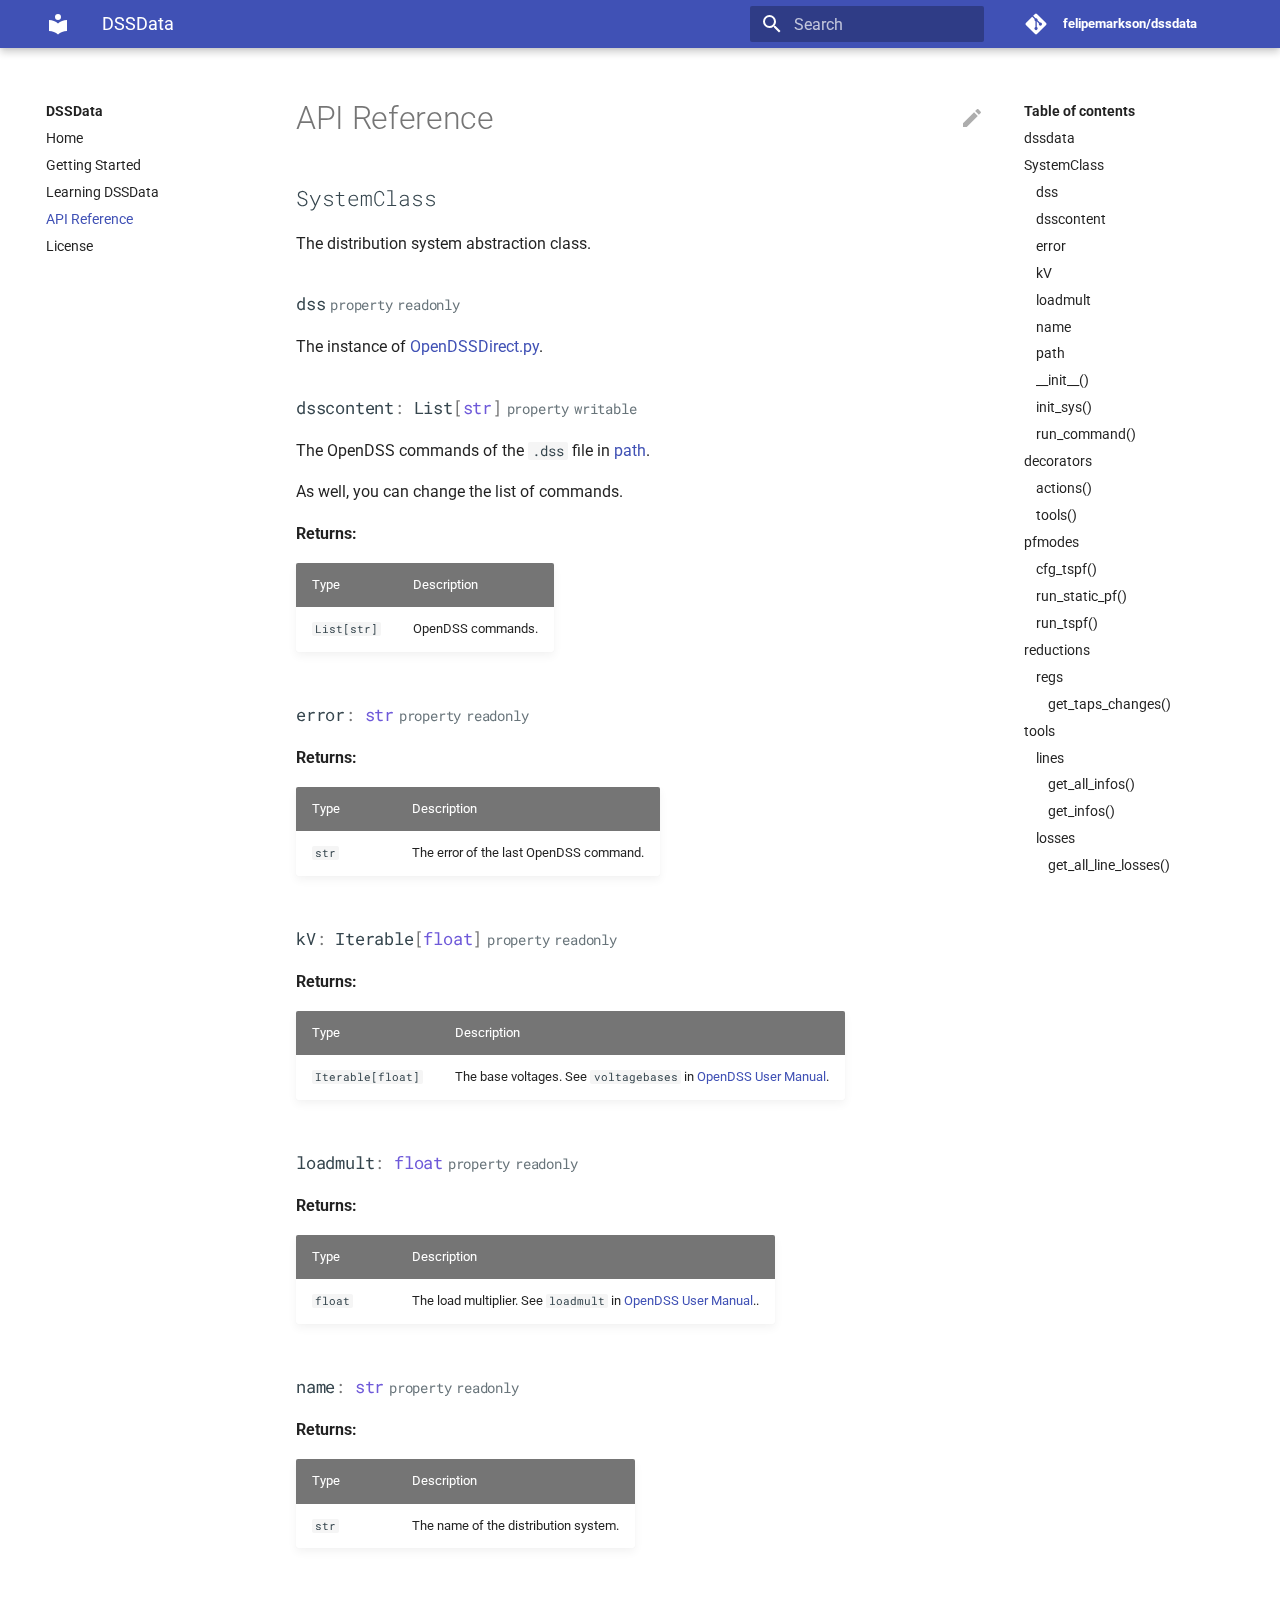
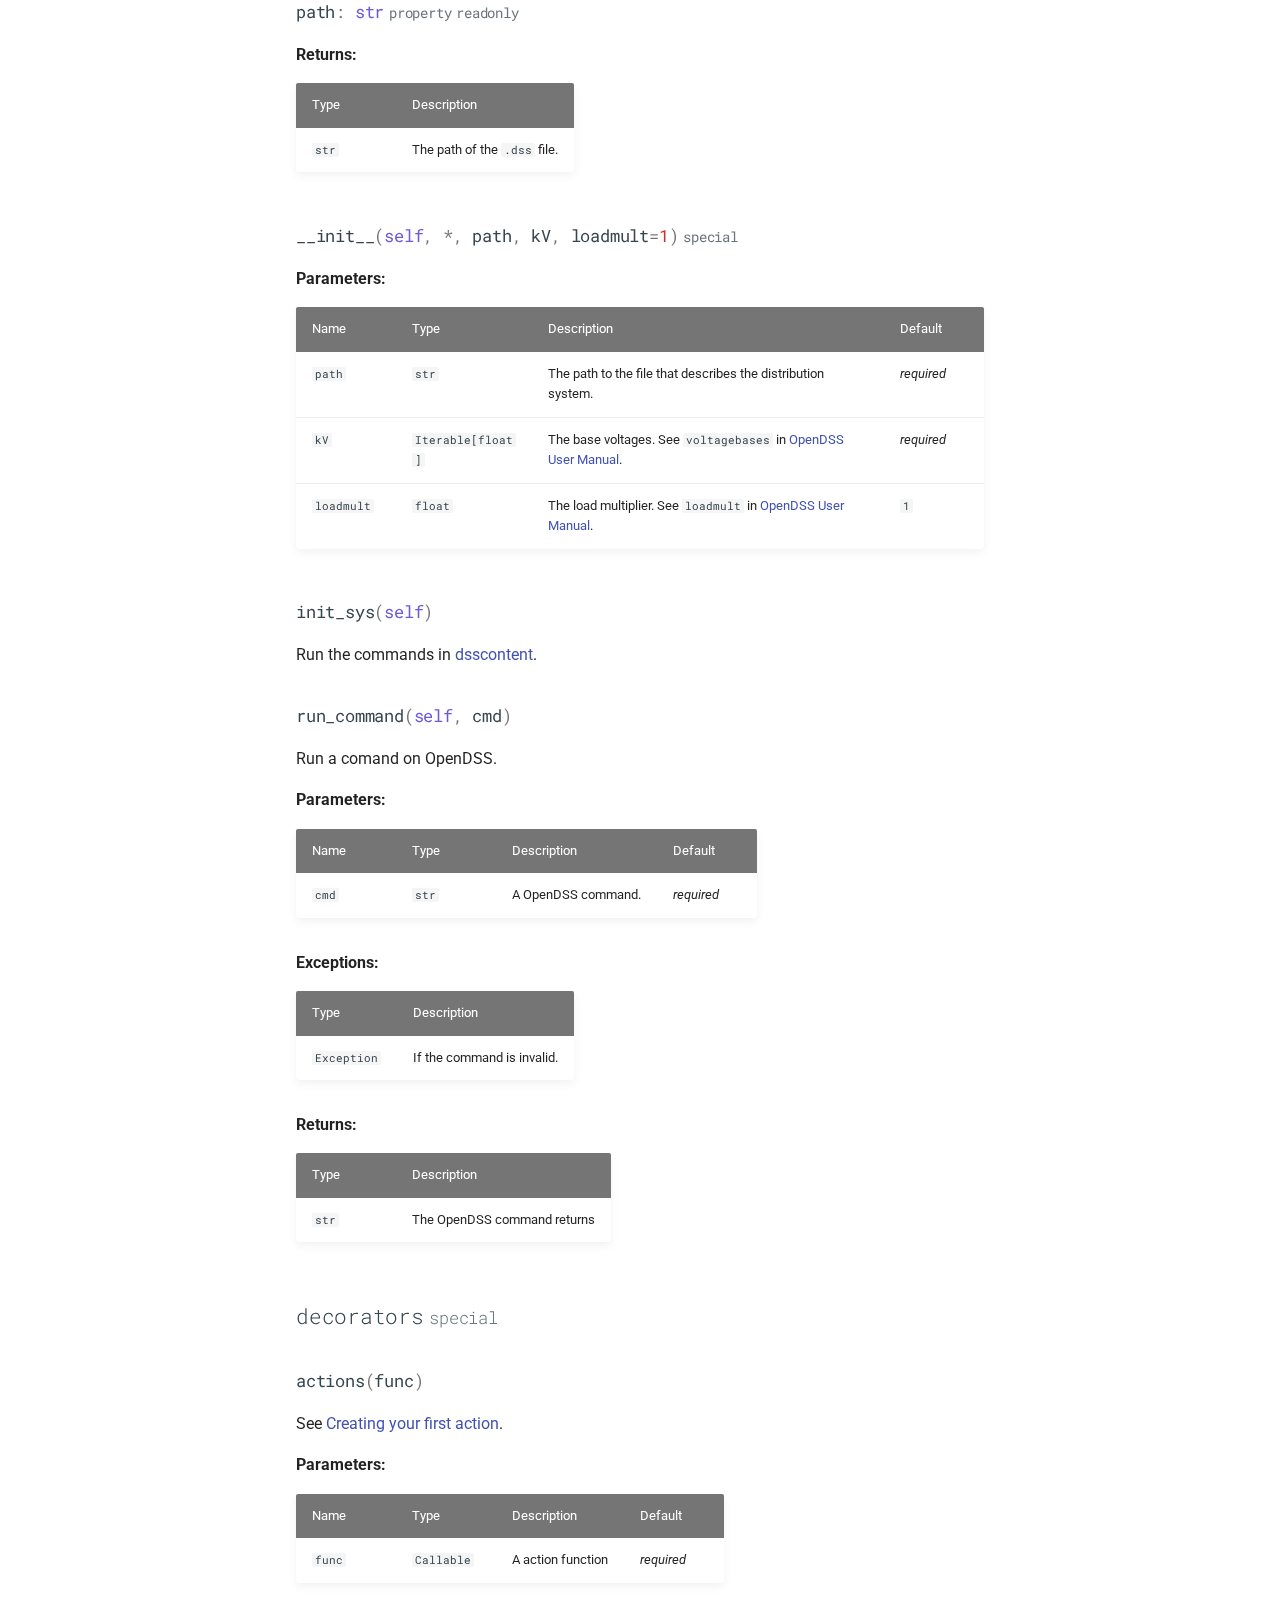
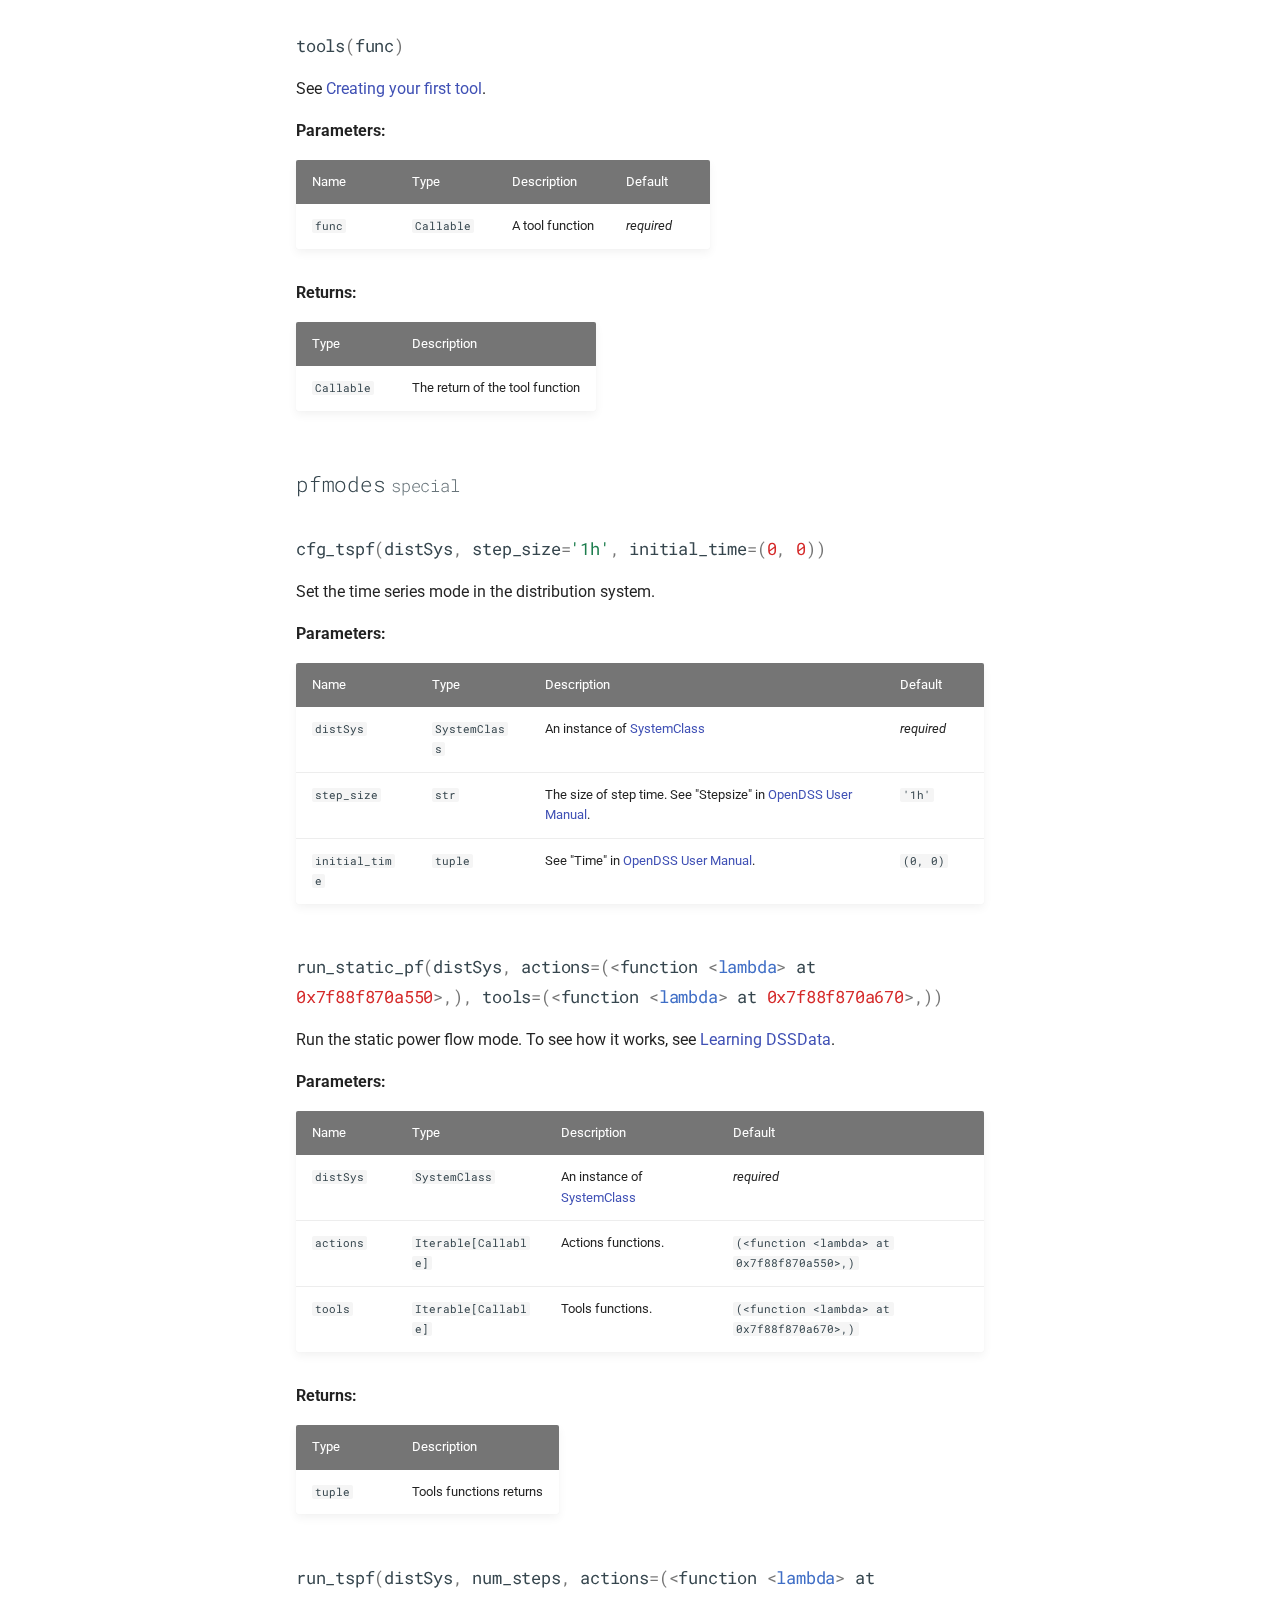
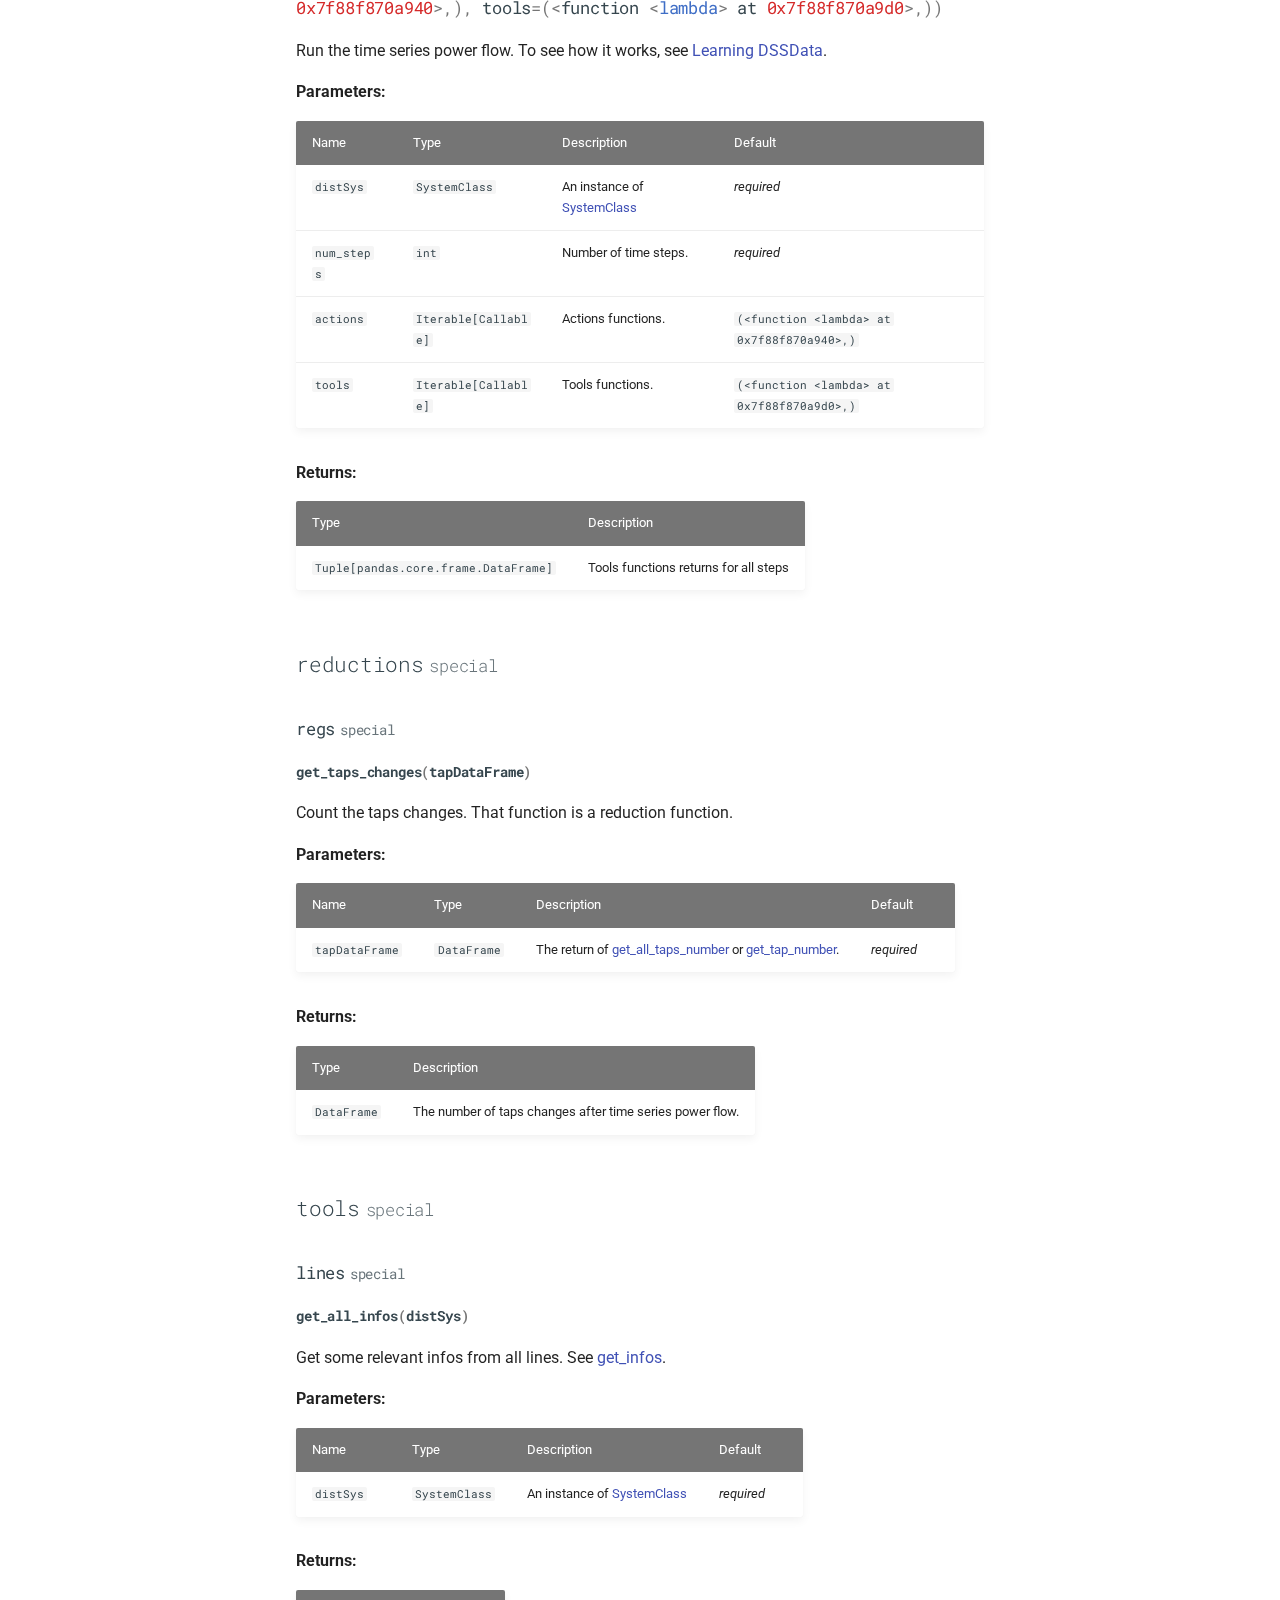
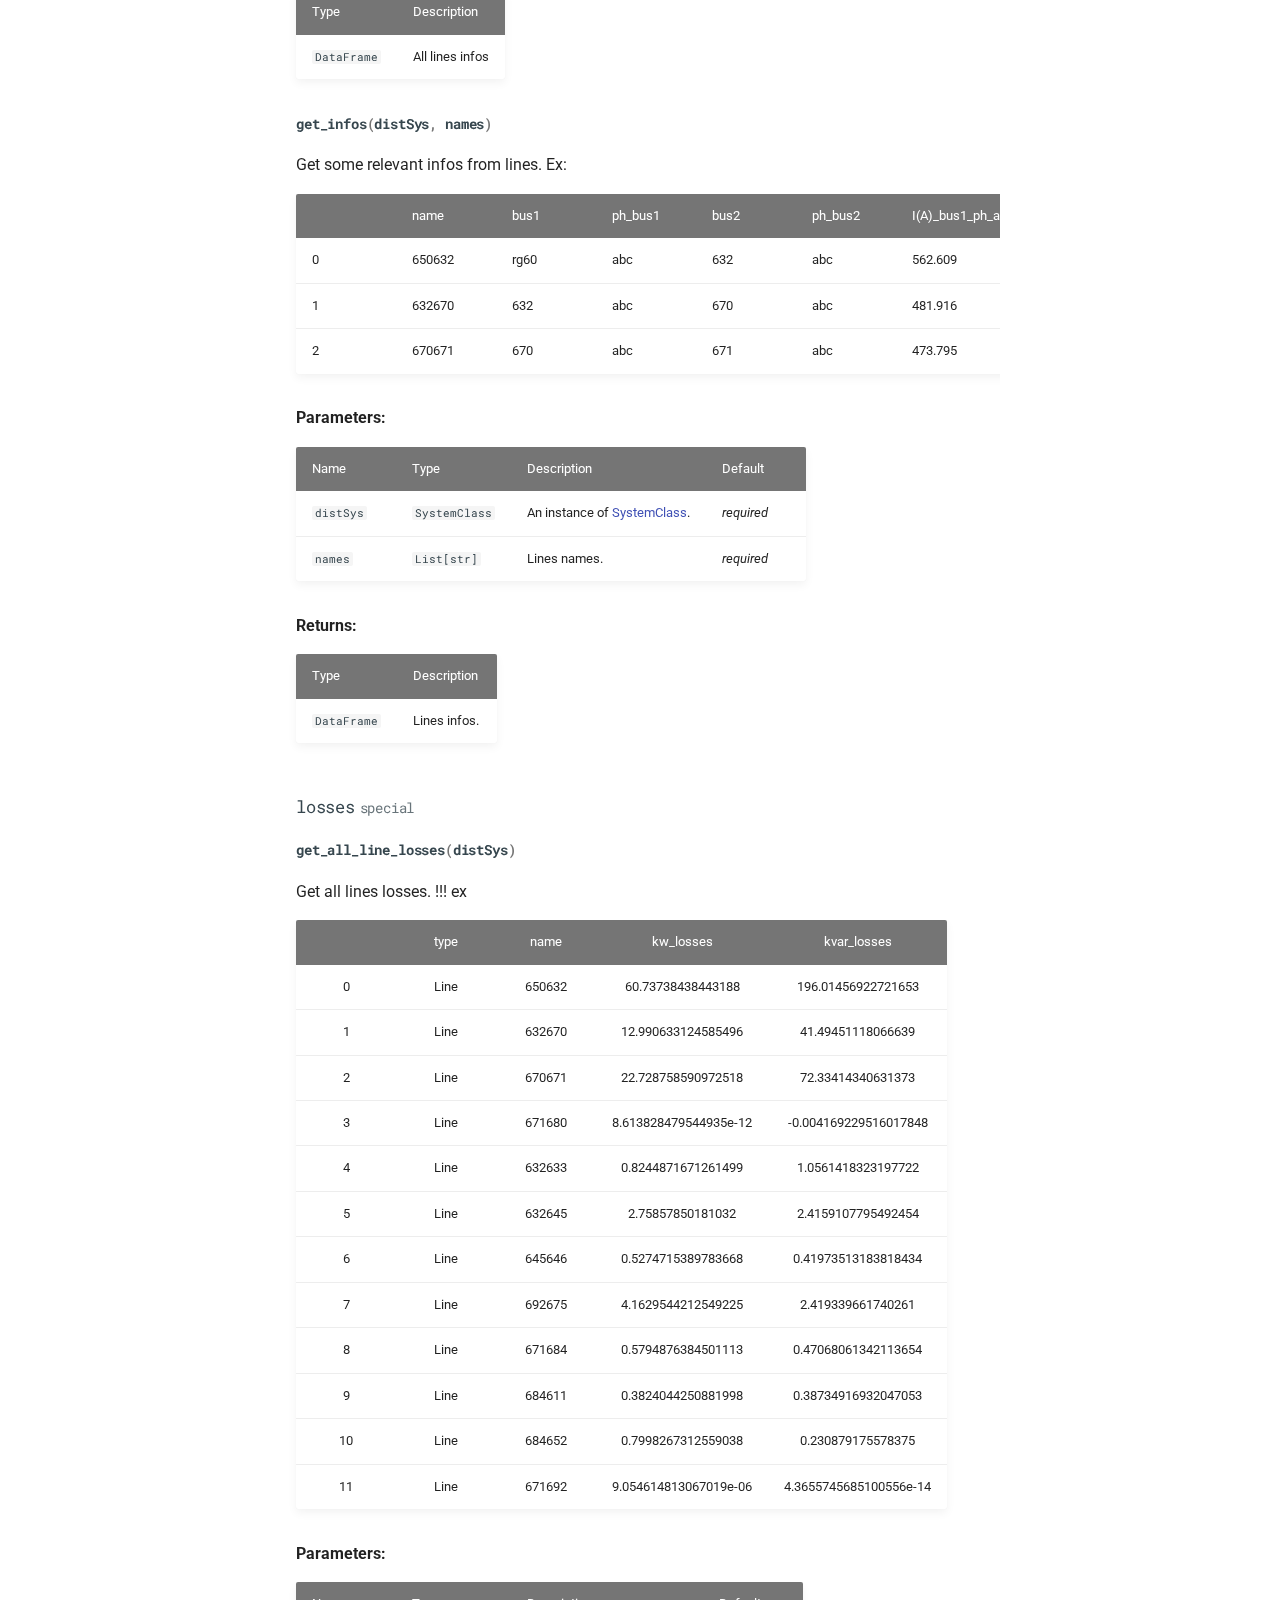
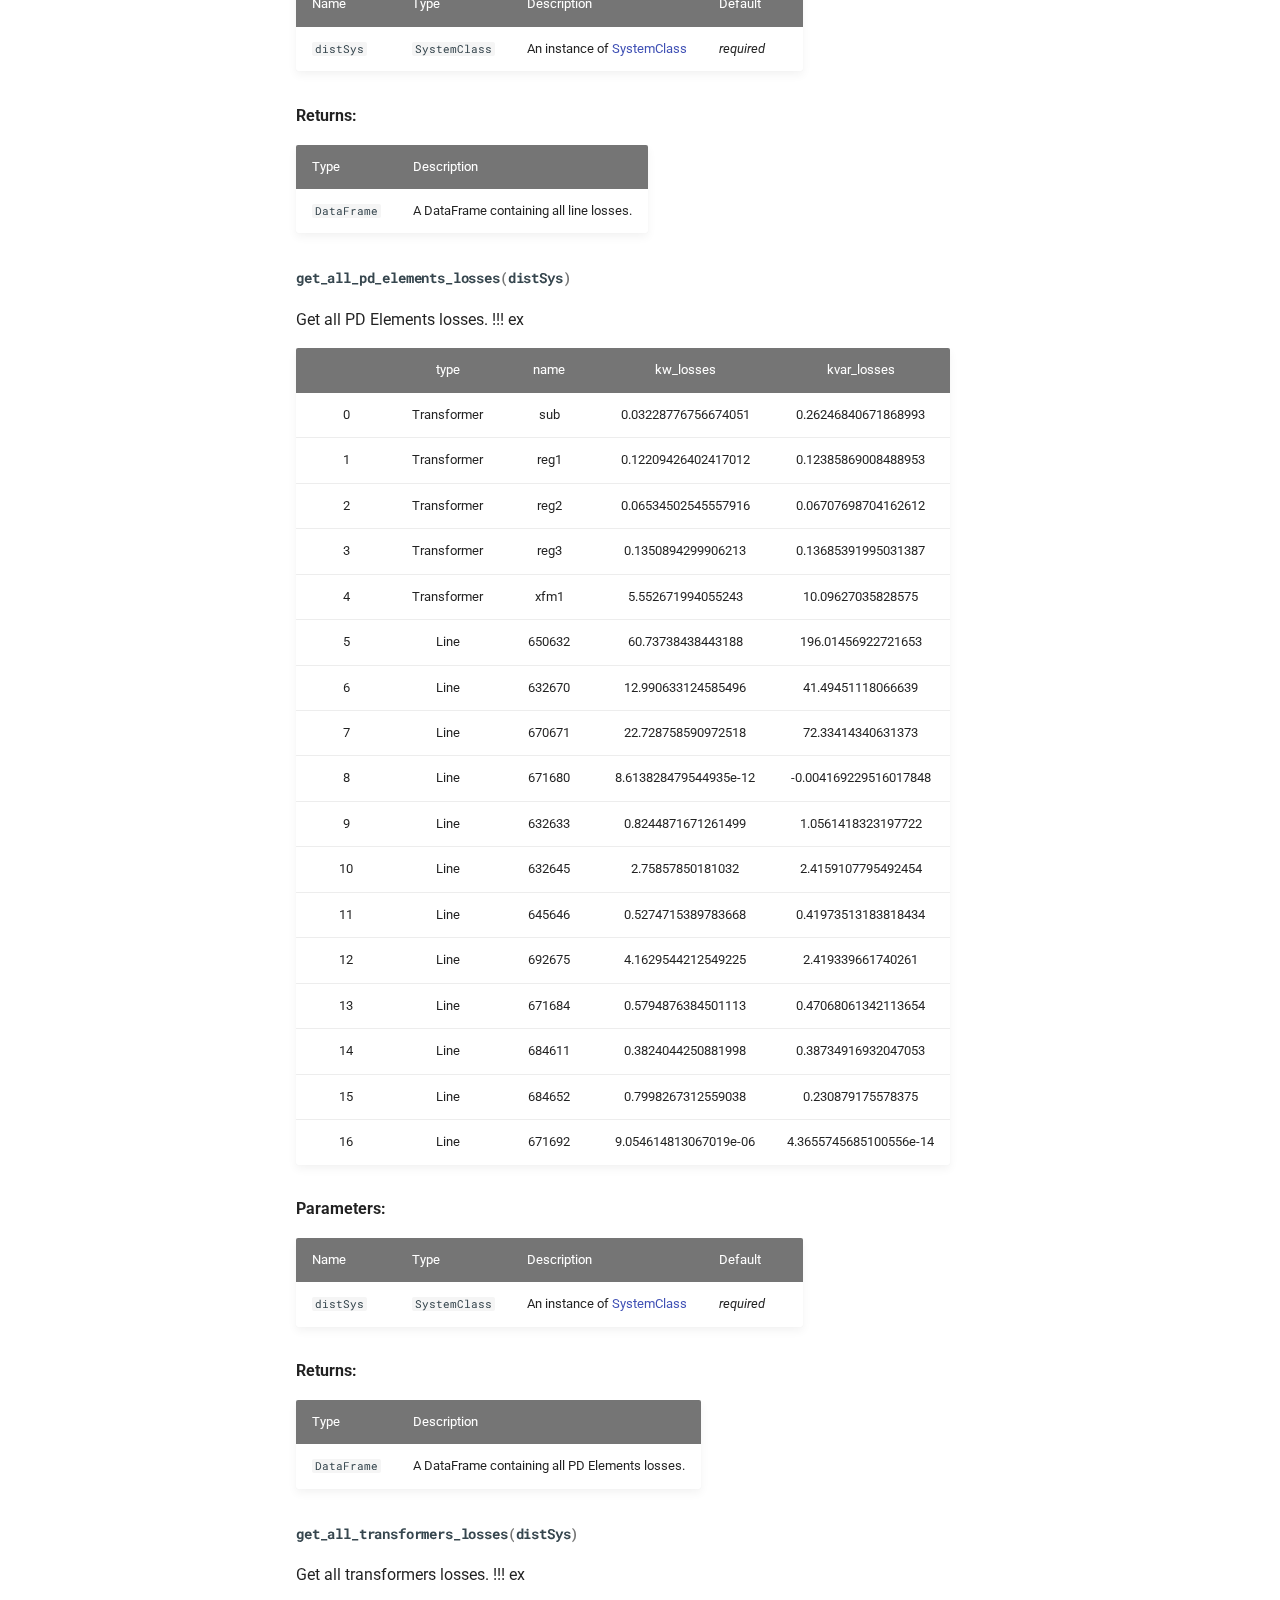
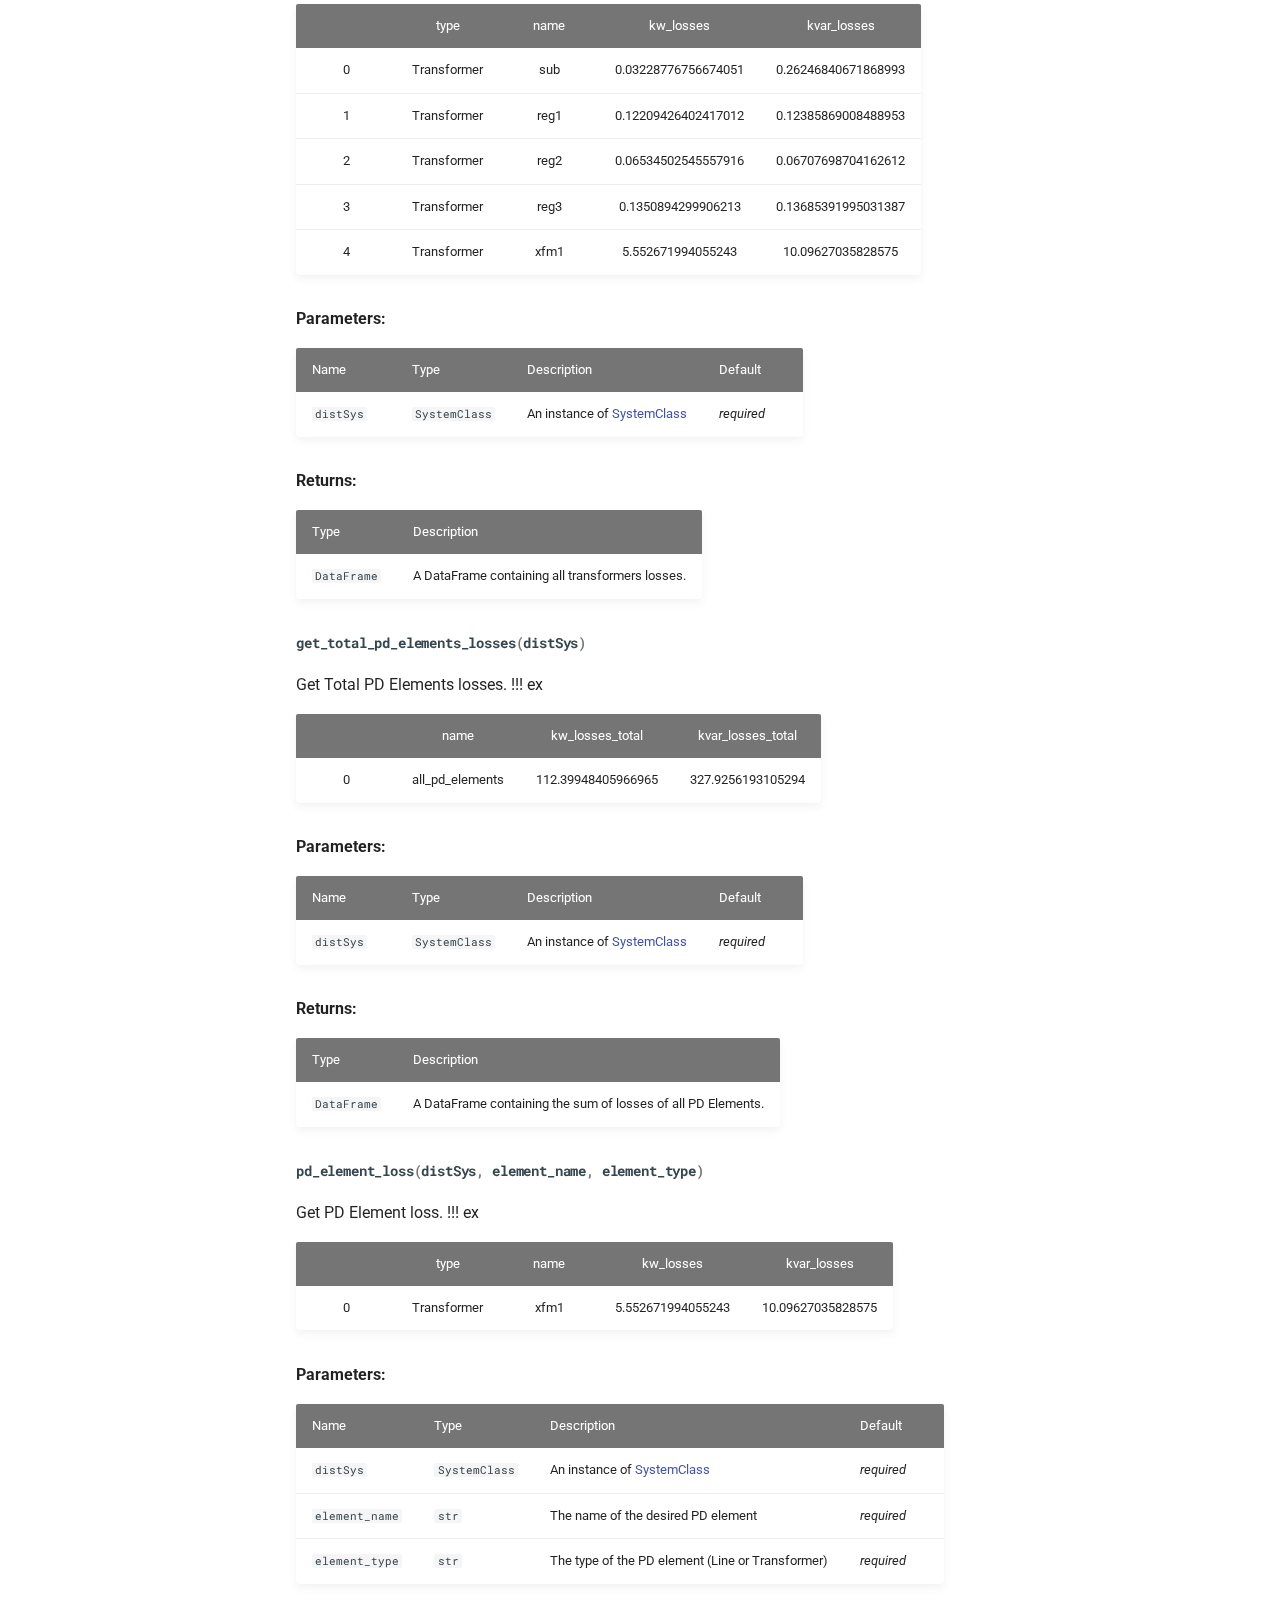
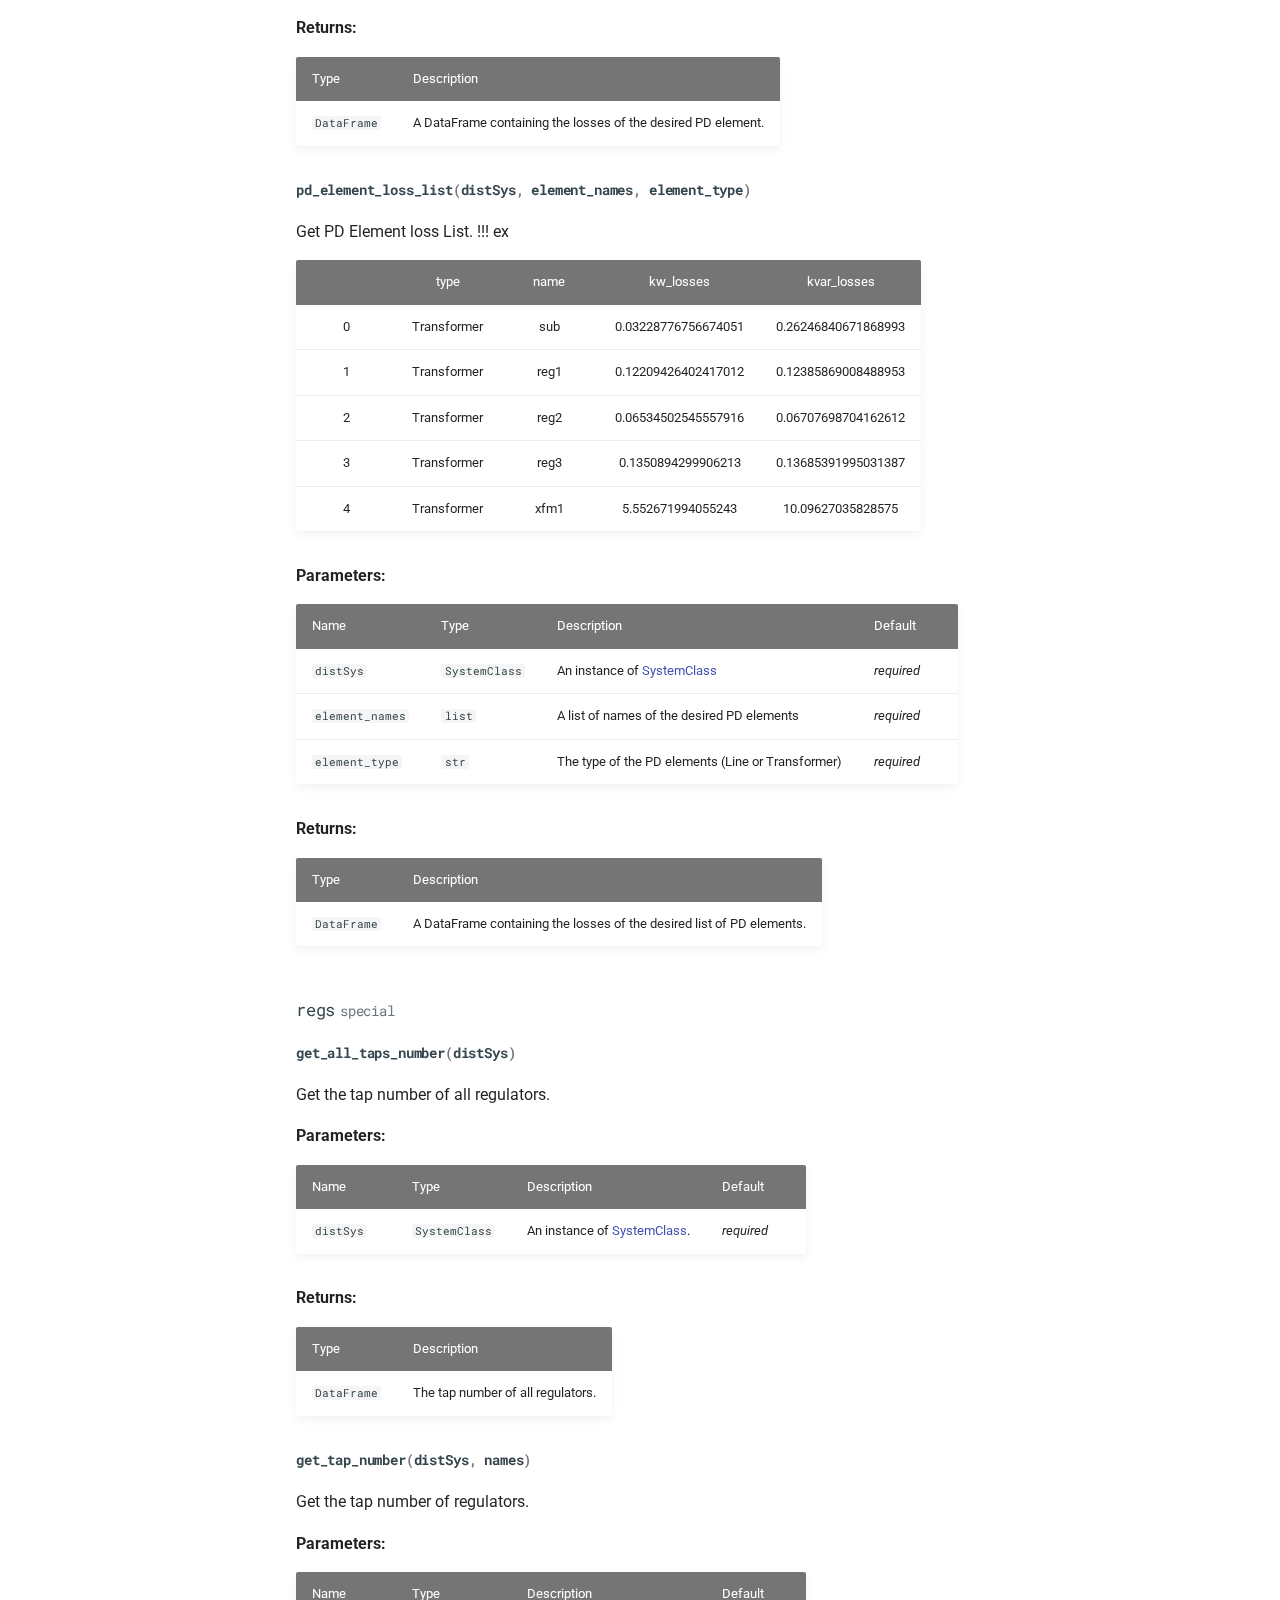
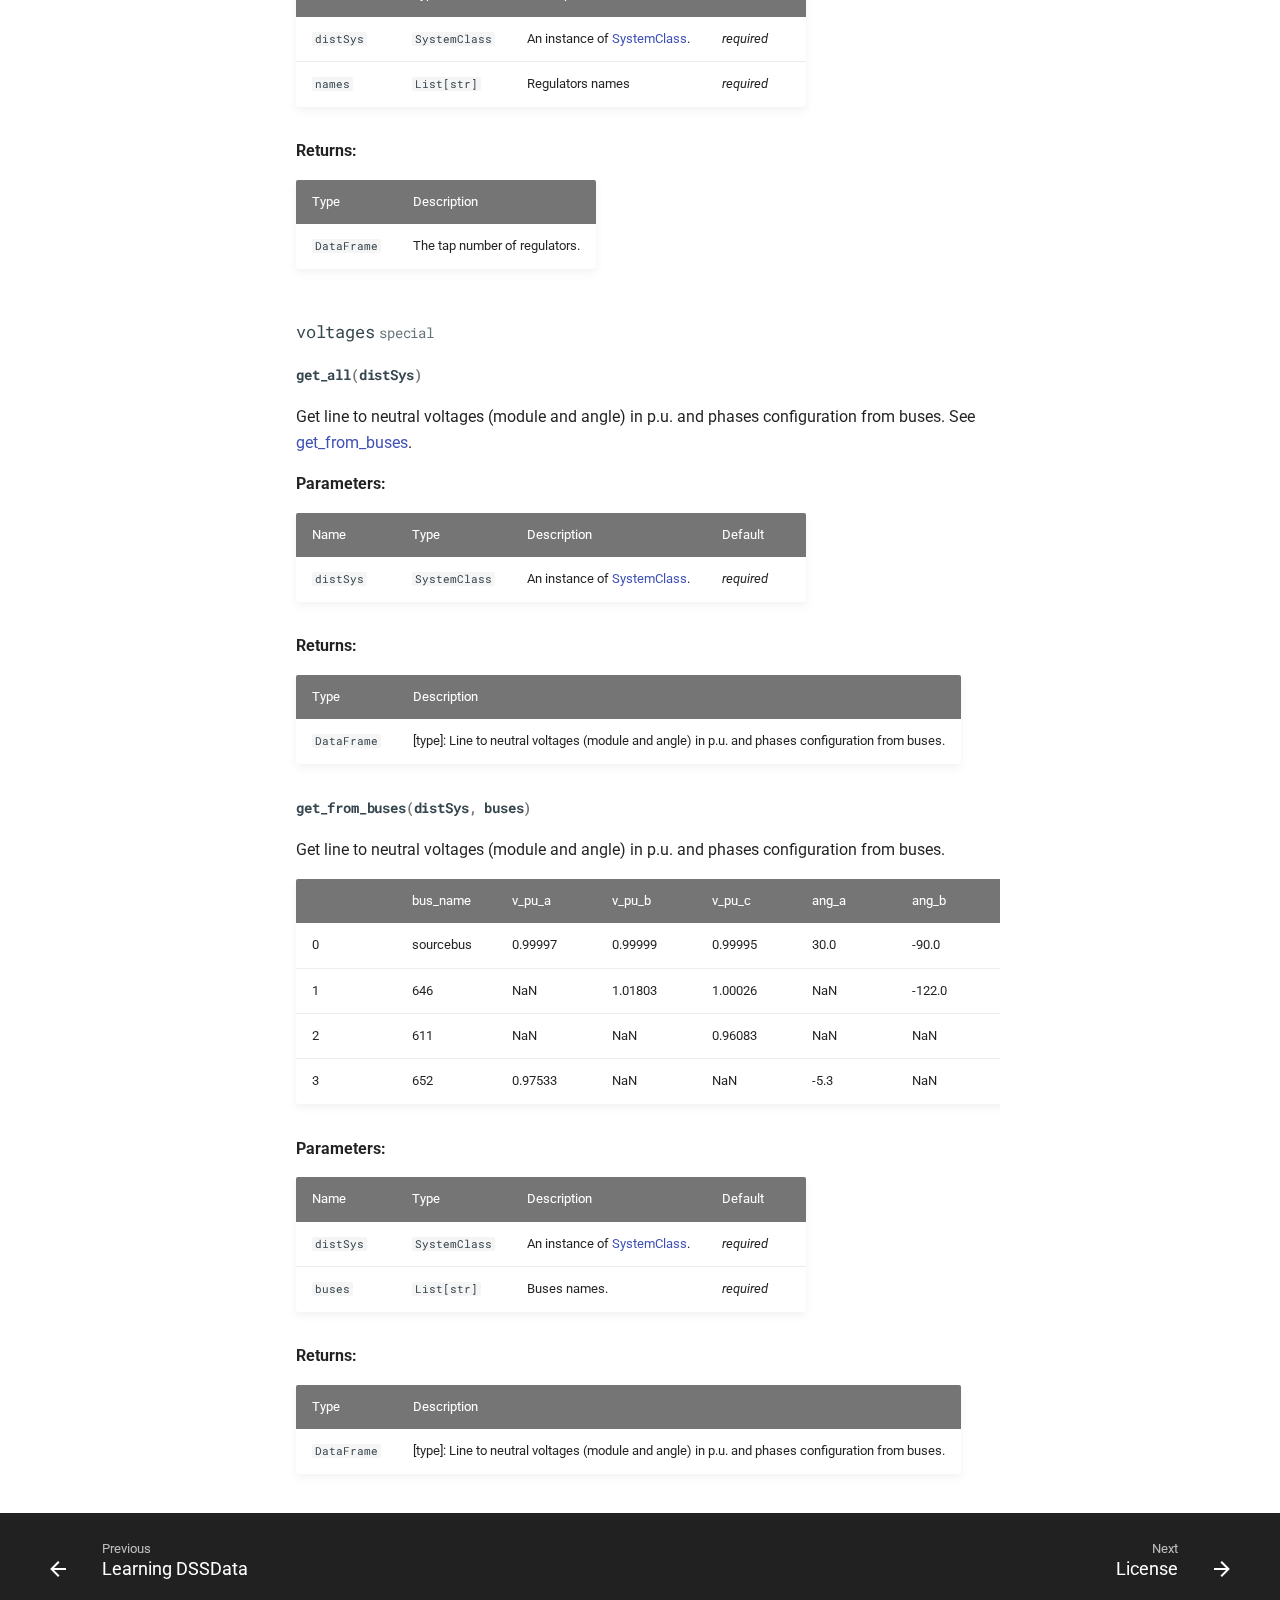
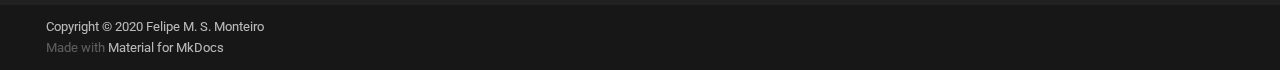
==== commit e5941d51: "Deployed 3a25f25 with MkDocs version: 1.1.2" ====
--- a/api/index.html
+++ b/api/index.html
@@ -1,693 +1,1061 @@
 
-<!DOCTYPE html>
-
-<html class="no-js" lang="en">
-<head>
-<meta charset="utf-8"/>
-<meta content="width=device-width,initial-scale=1" name="viewport"/>
-<meta content="A python micro-framework for simulation and data analysis of electrical distribution systems modeled on OpenDSS" name="description"/>
-<link href="https://felipemarkson.github.io/dssdata/api/" rel="canonical"/>
-<meta content="Felipe M. S. Monteiro" name="author"/>
-<link href="../assets/images/favicon.png" rel="shortcut icon"/>
-<meta content="mkdocs-1.1.2, mkdocs-material-5.5.2" name="generator"/>
-<title>API Reference - DSSData</title>
-<link href="../assets/stylesheets/main.25b81cc6.min.css" rel="stylesheet"/>
-<link crossorigin="" href="https://fonts.gstatic.com" rel="preconnect"/>
-<link href="https://fonts.googleapis.com/css?family=Roboto:300,400,400i,700%7CRoboto+Mono&amp;display=fallback" rel="stylesheet"/>
-<style>body,input{font-family:"Roboto",-apple-system,BlinkMacSystemFont,Helvetica,Arial,sans-serif}code,kbd,pre{font-family:"Roboto Mono",SFMono-Regular,Consolas,Menlo,monospace}</style>
-<link href="../css/termynal.css" rel="stylesheet"/>
-<link href="../css/custom.css" rel="stylesheet"/>
-</head>
-<body dir="ltr">
-<input autocomplete="off" class="md-toggle" data-md-toggle="drawer" id="__drawer" type="checkbox"/>
-<input autocomplete="off" class="md-toggle" data-md-toggle="search" id="__search" type="checkbox"/>
-<label class="md-overlay" for="__drawer"></label>
-<div data-md-component="skip">
-<a class="md-skip" href="#api-reference">
+<!doctype html>
+<html lang="en" class="no-js">
+  <head>
+    
+      <meta charset="utf-8">
+      <meta name="viewport" content="width=device-width,initial-scale=1">
+      
+        <meta name="description" content="A python micro-framework for simulation and data analysis of electrical distribution systems modeled on OpenDSS">
+      
+      
+      
+        <meta name="author" content="Felipe M. S. Monteiro">
+      
+      
+        <link rel="canonical" href="https://felipemarkson.github.io/dssdata/api/">
+      
+      <link rel="shortcut icon" href="../assets/images/favicon.png">
+      <meta name="generator" content="mkdocs-1.1.2, mkdocs-material-6.2.8">
+    
+    
+      
+        <title>API Reference - DSSData</title>
+      
+    
+    
+      <link rel="stylesheet" href="../assets/stylesheets/main.cb6bc1d0.min.css">
+      
+        
+        <link rel="stylesheet" href="../assets/stylesheets/palette.39b8e14a.min.css">
+        
+      
+    
+    
+    
+      
+        
+        <link rel="preconnect" href="https://fonts.gstatic.com" crossorigin>
+        <link rel="stylesheet" href="https://fonts.googleapis.com/css?family=Roboto:300,400,400i,700%7CRoboto+Mono&display=fallback">
+        <style>body,input{font-family:"Roboto",-apple-system,BlinkMacSystemFont,Helvetica,Arial,sans-serif}code,kbd,pre{font-family:"Roboto Mono",SFMono-Regular,Consolas,Menlo,monospace}</style>
+      
+    
+    
+    
+      <link rel="stylesheet" href="../css/termynal.css">
+    
+      <link rel="stylesheet" href="../css/custom.css">
+    
+    
+      
+    
+    
+  </head>
+  
+  
+    
+    
+    
+    
+    
+    <body dir="ltr" data-md-color-scheme="" data-md-color-primary="none" data-md-color-accent="none">
+      
+  
+    
+    <input class="md-toggle" data-md-toggle="drawer" type="checkbox" id="__drawer" autocomplete="off">
+    <input class="md-toggle" data-md-toggle="search" type="checkbox" id="__search" autocomplete="off">
+    <label class="md-overlay" for="__drawer"></label>
+    <div data-md-component="skip">
+      
+        
+        <a href="#api-reference" class="md-skip">
           Skip to content
         </a>
-</div>
-<div data-md-component="announce">
-</div>
+      
+    </div>
+    <div data-md-component="announce">
+      
+    </div>
+    
+      
+
 <header class="md-header" data-md-component="header">
-<nav aria-label="Header" class="md-header-nav md-grid">
-<a aria-label="DSSData" class="md-header-nav__button md-logo" href="https://felipemarkson.github.io/dssdata/" title="DSSData">
-<svg viewbox="0 0 24 24" xmlns="http://www.w3.org/2000/svg"><path d="M12 8a3 3 0 003-3 3 3 0 00-3-3 3 3 0 00-3 3 3 3 0 003 3m0 3.54C9.64 9.35 6.5 8 3 8v11c3.5 0 6.64 1.35 9 3.54 2.36-2.19 5.5-3.54 9-3.54V8c-3.5 0-6.64 1.35-9 3.54z"></path></svg>
-</a>
-<label class="md-header-nav__button md-icon" for="__drawer">
-<svg viewbox="0 0 24 24" xmlns="http://www.w3.org/2000/svg"><path d="M3 6h18v2H3V6m0 5h18v2H3v-2m0 5h18v2H3v-2z"></path></svg>
-</label>
-<div class="md-header-nav__title" data-md-component="header-title">
-<div class="md-header-nav__ellipsis">
-<span class="md-header-nav__topic md-ellipsis">
+  <nav class="md-header-nav md-grid" aria-label="Header">
+    <a href="https://felipemarkson.github.io/dssdata/" title="DSSData" class="md-header-nav__button md-logo" aria-label="DSSData">
+      
+  
+  <svg xmlns="http://www.w3.org/2000/svg" viewBox="0 0 24 24"><path d="M12 8a3 3 0 003-3 3 3 0 00-3-3 3 3 0 00-3 3 3 3 0 003 3m0 3.54C9.64 9.35 6.5 8 3 8v11c3.5 0 6.64 1.35 9 3.54 2.36-2.19 5.5-3.54 9-3.54V8c-3.5 0-6.64 1.35-9 3.54z"/></svg>
+
+    </a>
+    <label class="md-header-nav__button md-icon" for="__drawer">
+      <svg xmlns="http://www.w3.org/2000/svg" viewBox="0 0 24 24"><path d="M3 6h18v2H3V6m0 5h18v2H3v-2m0 5h18v2H3v-2z"/></svg>
+    </label>
+    <div class="md-header-nav__title" data-md-component="header-title">
+      <div class="md-header-nav__ellipsis">
+        <div class="md-header-nav__topic">
+          <span class="md-ellipsis">
             DSSData
           </span>
-<span class="md-header-nav__topic md-ellipsis">
+        </div>
+        <div class="md-header-nav__topic">
+          <span class="md-ellipsis">
             
               API Reference
             
           </span>
-</div>
-</div>
-<label class="md-header-nav__button md-icon" for="__search">
-<svg viewbox="0 0 24 24" xmlns="http://www.w3.org/2000/svg"><path d="M9.5 3A6.5 6.5 0 0116 9.5c0 1.61-.59 3.09-1.56 4.23l.27.27h.79l5 5-1.5 1.5-5-5v-.79l-.27-.27A6.516 6.516 0 019.5 16 6.5 6.5 0 013 9.5 6.5 6.5 0 019.5 3m0 2C7 5 5 7 5 9.5S7 14 9.5 14 14 12 14 9.5 12 5 9.5 5z"></path></svg>
-</label>
+        </div>
+      </div>
+    </div>
+    
+      <label class="md-header-nav__button md-icon" for="__search">
+        <svg xmlns="http://www.w3.org/2000/svg" viewBox="0 0 24 24"><path d="M9.5 3A6.5 6.5 0 0116 9.5c0 1.61-.59 3.09-1.56 4.23l.27.27h.79l5 5-1.5 1.5-5-5v-.79l-.27-.27A6.516 6.516 0 019.5 16 6.5 6.5 0 013 9.5 6.5 6.5 0 019.5 3m0 2C7 5 5 7 5 9.5S7 14 9.5 14 14 12 14 9.5 12 5 9.5 5z"/></svg>
+      </label>
+      
 <div class="md-search" data-md-component="search" role="dialog">
-<label class="md-search__overlay" for="__search"></label>
-<div class="md-search__inner" role="search">
-<form class="md-search__form" name="search">
-<input aria-label="Search" autocapitalize="off" autocomplete="off" autocorrect="off" class="md-search__input" data-md-component="search-query" data-md-state="active" name="query" placeholder="Search" spellcheck="false" type="text"/>
-<label class="md-search__icon md-icon" for="__search">
-<svg viewbox="0 0 24 24" xmlns="http://www.w3.org/2000/svg"><path d="M9.5 3A6.5 6.5 0 0116 9.5c0 1.61-.59 3.09-1.56 4.23l.27.27h.79l5 5-1.5 1.5-5-5v-.79l-.27-.27A6.516 6.516 0 019.5 16 6.5 6.5 0 013 9.5 6.5 6.5 0 019.5 3m0 2C7 5 5 7 5 9.5S7 14 9.5 14 14 12 14 9.5 12 5 9.5 5z"></path></svg>
-<svg viewbox="0 0 24 24" xmlns="http://www.w3.org/2000/svg"><path d="M20 11v2H8l5.5 5.5-1.42 1.42L4.16 12l7.92-7.92L13.5 5.5 8 11h12z"></path></svg>
-</label>
-<button aria-label="Clear" class="md-search__icon md-icon" data-md-component="search-reset" tabindex="-1" type="reset">
-<svg viewbox="0 0 24 24" xmlns="http://www.w3.org/2000/svg"><path d="M19 6.41L17.59 5 12 10.59 6.41 5 5 6.41 10.59 12 5 17.59 6.41 19 12 13.41 17.59 19 19 17.59 13.41 12 19 6.41z"></path></svg>
-</button>
-</form>
-<div class="md-search__output">
-<div class="md-search__scrollwrap" data-md-scrollfix="">
-<div class="md-search-result" data-md-component="search-result">
-<div class="md-search-result__meta">
+  <label class="md-search__overlay" for="__search"></label>
+  <div class="md-search__inner" role="search">
+    <form class="md-search__form" name="search">
+      <input type="text" class="md-search__input" name="query" aria-label="Search" placeholder="Search" autocapitalize="off" autocorrect="off" autocomplete="off" spellcheck="false" data-md-component="search-query" data-md-state="active" required>
+      <label class="md-search__icon md-icon" for="__search">
+        <svg xmlns="http://www.w3.org/2000/svg" viewBox="0 0 24 24"><path d="M9.5 3A6.5 6.5 0 0116 9.5c0 1.61-.59 3.09-1.56 4.23l.27.27h.79l5 5-1.5 1.5-5-5v-.79l-.27-.27A6.516 6.516 0 019.5 16 6.5 6.5 0 013 9.5 6.5 6.5 0 019.5 3m0 2C7 5 5 7 5 9.5S7 14 9.5 14 14 12 14 9.5 12 5 9.5 5z"/></svg>
+        <svg xmlns="http://www.w3.org/2000/svg" viewBox="0 0 24 24"><path d="M20 11v2H8l5.5 5.5-1.42 1.42L4.16 12l7.92-7.92L13.5 5.5 8 11h12z"/></svg>
+      </label>
+      <button type="reset" class="md-search__icon md-icon" aria-label="Clear" data-md-component="search-reset" tabindex="-1">
+        <svg xmlns="http://www.w3.org/2000/svg" viewBox="0 0 24 24"><path d="M19 6.41L17.59 5 12 10.59 6.41 5 5 6.41 10.59 12 5 17.59 6.41 19 12 13.41 17.59 19 19 17.59 13.41 12 19 6.41z"/></svg>
+      </button>
+    </form>
+    <div class="md-search__output">
+      <div class="md-search__scrollwrap" data-md-scrollfix>
+        <div class="md-search-result" data-md-component="search-result">
+          <div class="md-search-result__meta">
             Initializing search
           </div>
-<ol class="md-search-result__list"></ol>
-</div>
-</div>
-</div>
-</div>
-</div>
-<div class="md-header-nav__source">
-<a class="md-source" href="https://github.com/felipemarkson/dssdata/" title="Go to repository">
-<div class="md-source__icon md-icon">
-<svg viewbox="0 0 448 512" xmlns="http://www.w3.org/2000/svg"><path d="M439.55 236.05L244 40.45a28.87 28.87 0 00-40.81 0l-40.66 40.63 51.52 51.52c27.06-9.14 52.68 16.77 43.39 43.68l49.66 49.66c34.23-11.8 61.18 31 35.47 56.69-26.49 26.49-70.21-2.87-56-37.34L240.22 199v121.85c25.3 12.54 22.26 41.85 9.08 55a34.34 34.34 0 01-48.55 0c-17.57-17.6-11.07-46.91 11.25-56v-123c-20.8-8.51-24.6-30.74-18.64-45L142.57 101 8.45 235.14a28.86 28.86 0 000 40.81l195.61 195.6a28.86 28.86 0 0040.8 0l194.69-194.69a28.86 28.86 0 000-40.81z"></path></svg>
-</div>
-<div class="md-source__repository">
+          <ol class="md-search-result__list"></ol>
+        </div>
+      </div>
+    </div>
+  </div>
+</div>
+    
+    
+      <div class="md-header-nav__source">
+        
+<a href="https://github.com/felipemarkson/dssdata/" title="Go to repository" class="md-source">
+  <div class="md-source__icon md-icon">
+    
+    <svg xmlns="http://www.w3.org/2000/svg" viewBox="0 0 448 512"><path d="M439.55 236.05L244 40.45a28.87 28.87 0 00-40.81 0l-40.66 40.63 51.52 51.52c27.06-9.14 52.68 16.77 43.39 43.68l49.66 49.66c34.23-11.8 61.18 31 35.47 56.69-26.49 26.49-70.21-2.87-56-37.34L240.22 199v121.85c25.3 12.54 22.26 41.85 9.08 55a34.34 34.34 0 01-48.55 0c-17.57-17.6-11.07-46.91 11.25-56v-123c-20.8-8.51-24.6-30.74-18.64-45L142.57 101 8.45 235.14a28.86 28.86 0 000 40.81l195.61 195.6a28.86 28.86 0 0040.8 0l194.69-194.69a28.86 28.86 0 000-40.81z"/></svg>
+  </div>
+  <div class="md-source__repository">
     felipemarkson/dssdata
   </div>
 </a>
-</div>
-</nav>
+      </div>
+    
+  </nav>
 </header>
-<div class="md-container" data-md-component="container">
-<main class="md-main" data-md-component="main">
-<div class="md-main__inner md-grid">
-<div class="md-sidebar md-sidebar--primary" data-md-component="navigation">
-<div class="md-sidebar__scrollwrap">
-<div class="md-sidebar__inner">
-<nav aria-label="Navigation" class="md-nav md-nav--primary" data-md-level="0">
-<label class="md-nav__title" for="__drawer">
-<a aria-label="DSSData" class="md-nav__button md-logo" href="https://felipemarkson.github.io/dssdata/" title="DSSData">
-<svg viewbox="0 0 24 24" xmlns="http://www.w3.org/2000/svg"><path d="M12 8a3 3 0 003-3 3 3 0 00-3-3 3 3 0 00-3 3 3 3 0 003 3m0 3.54C9.64 9.35 6.5 8 3 8v11c3.5 0 6.64 1.35 9 3.54 2.36-2.19 5.5-3.54 9-3.54V8c-3.5 0-6.64 1.35-9 3.54z"></path></svg>
-</a>
+    
+    <div class="md-container" data-md-component="container">
+      
+      
+        
+      
+      <main class="md-main" data-md-component="main">
+        <div class="md-main__inner md-grid">
+          
+            
+              
+              <div class="md-sidebar md-sidebar--primary" data-md-component="navigation" >
+                <div class="md-sidebar__scrollwrap">
+                  <div class="md-sidebar__inner">
+                    
+
+
+
+
+<nav class="md-nav md-nav--primary" aria-label="Navigation" data-md-level="0">
+  <label class="md-nav__title" for="__drawer">
+    <a href="https://felipemarkson.github.io/dssdata/" title="DSSData" class="md-nav__button md-logo" aria-label="DSSData">
+      
+  
+  <svg xmlns="http://www.w3.org/2000/svg" viewBox="0 0 24 24"><path d="M12 8a3 3 0 003-3 3 3 0 00-3-3 3 3 0 00-3 3 3 3 0 003 3m0 3.54C9.64 9.35 6.5 8 3 8v11c3.5 0 6.64 1.35 9 3.54 2.36-2.19 5.5-3.54 9-3.54V8c-3.5 0-6.64 1.35-9 3.54z"/></svg>
+
+    </a>
     DSSData
   </label>
-<div class="md-nav__source">
-<a class="md-source" href="https://github.com/felipemarkson/dssdata/" title="Go to repository">
-<div class="md-source__icon md-icon">
-<svg viewbox="0 0 448 512" xmlns="http://www.w3.org/2000/svg"><path d="M439.55 236.05L244 40.45a28.87 28.87 0 00-40.81 0l-40.66 40.63 51.52 51.52c27.06-9.14 52.68 16.77 43.39 43.68l49.66 49.66c34.23-11.8 61.18 31 35.47 56.69-26.49 26.49-70.21-2.87-56-37.34L240.22 199v121.85c25.3 12.54 22.26 41.85 9.08 55a34.34 34.34 0 01-48.55 0c-17.57-17.6-11.07-46.91 11.25-56v-123c-20.8-8.51-24.6-30.74-18.64-45L142.57 101 8.45 235.14a28.86 28.86 0 000 40.81l195.61 195.6a28.86 28.86 0 0040.8 0l194.69-194.69a28.86 28.86 0 000-40.81z"></path></svg>
-</div>
-<div class="md-source__repository">
+  
+    <div class="md-nav__source">
+      
+<a href="https://github.com/felipemarkson/dssdata/" title="Go to repository" class="md-source">
+  <div class="md-source__icon md-icon">
+    
+    <svg xmlns="http://www.w3.org/2000/svg" viewBox="0 0 448 512"><path d="M439.55 236.05L244 40.45a28.87 28.87 0 00-40.81 0l-40.66 40.63 51.52 51.52c27.06-9.14 52.68 16.77 43.39 43.68l49.66 49.66c34.23-11.8 61.18 31 35.47 56.69-26.49 26.49-70.21-2.87-56-37.34L240.22 199v121.85c25.3 12.54 22.26 41.85 9.08 55a34.34 34.34 0 01-48.55 0c-17.57-17.6-11.07-46.91 11.25-56v-123c-20.8-8.51-24.6-30.74-18.64-45L142.57 101 8.45 235.14a28.86 28.86 0 000 40.81l195.61 195.6a28.86 28.86 0 0040.8 0l194.69-194.69a28.86 28.86 0 000-40.81z"/></svg>
+  </div>
+  <div class="md-source__repository">
     felipemarkson/dssdata
   </div>
 </a>
-</div>
-<ul class="md-nav__list" data-md-scrollfix="">
-<li class="md-nav__item">
-<a class="md-nav__link" href=".." title="Home">
-      Home
-    </a>
-</li>
-<li class="md-nav__item">
-<a class="md-nav__link" href="../gettingstart/" title="Getting Started">
-      Getting Started
-    </a>
-</li>
-<li class="md-nav__item">
-<a class="md-nav__link" href="../tutorial/" title="Learning DSSData">
-      Learning DSSData
-    </a>
-</li>
-<li class="md-nav__item md-nav__item--active">
-<input class="md-nav__toggle md-toggle" data-md-toggle="toc" id="__toc" type="checkbox"/>
-<label class="md-nav__link md-nav__link--active" for="__toc">
+    </div>
+  
+  <ul class="md-nav__list" data-md-scrollfix>
+    
+      
+      
+      
+
+  
+  
+  
+    <li class="md-nav__item">
+      <a href=".." class="md-nav__link">
+        Home
+      </a>
+    </li>
+  
+
+    
+      
+      
+      
+
+  
+  
+  
+    <li class="md-nav__item">
+      <a href="../gettingstart/" class="md-nav__link">
+        Getting Started
+      </a>
+    </li>
+  
+
+    
+      
+      
+      
+
+  
+  
+  
+    <li class="md-nav__item">
+      <a href="../tutorial/" class="md-nav__link">
+        Learning DSSData
+      </a>
+    </li>
+  
+
+    
+      
+      
+      
+
+  
+  
+    
+  
+  
+    <li class="md-nav__item md-nav__item--active">
+      
+      <input class="md-nav__toggle md-toggle" data-md-toggle="toc" type="checkbox" id="__toc">
+      
+        
+      
+      
+        <label class="md-nav__link md-nav__link--active" for="__toc">
+          API Reference
+          <span class="md-nav__icon md-icon"></span>
+        </label>
+      
+      <a href="./" class="md-nav__link md-nav__link--active">
         API Reference
-        <span class="md-nav__icon md-icon">
-<svg viewbox="0 0 24 24" xmlns="http://www.w3.org/2000/svg"><path d="M3 9h14V7H3v2m0 4h14v-2H3v2m0 4h14v-2H3v2m16 0h2v-2h-2v2m0-10v2h2V7h-2m0 6h2v-2h-2v2z"></path></svg>
-</span>
-</label>
-<a class="md-nav__link md-nav__link--active" href="./" title="API Reference">
-      API Reference
-    </a>
-<nav aria-label="Table of contents" class="md-nav md-nav--secondary">
-<label class="md-nav__title" for="__toc">
-<span class="md-nav__icon md-icon">
-<svg viewbox="0 0 24 24" xmlns="http://www.w3.org/2000/svg"><path d="M20 11v2H8l5.5 5.5-1.42 1.42L4.16 12l7.92-7.92L13.5 5.5 8 11h12z"></path></svg>
-</span>
+      </a>
+      
+        
+<nav class="md-nav md-nav--secondary" aria-label="Table of contents">
+  
+  
+    
+  
+  
+    <label class="md-nav__title" for="__toc">
+      <span class="md-nav__icon md-icon"></span>
       Table of contents
     </label>
-<ul class="md-nav__list" data-md-scrollfix="">
-<li class="md-nav__item">
-<a class="md-nav__link" href="#dssdata">
+    <ul class="md-nav__list" data-md-scrollfix>
+      
+        <li class="md-nav__item">
+  <a href="#dssdata" class="md-nav__link">
     dssdata
   </a>
-</li>
-<li class="md-nav__item">
-<a class="md-nav__link" href="#dssdata.SystemClass">
+  
+</li>
+      
+        <li class="md-nav__item">
+  <a href="#dssdata.SystemClass" class="md-nav__link">
     SystemClass
   </a>
-<nav aria-label="SystemClass" class="md-nav">
-<ul class="md-nav__list">
-<li class="md-nav__item">
-<a class="md-nav__link" href="#dssdata.SystemClass.dss">
+  
+    <nav class="md-nav" aria-label="SystemClass">
+      <ul class="md-nav__list">
+        
+          <li class="md-nav__item">
+  <a href="#dssdata.SystemClass.dss" class="md-nav__link">
     dss
   </a>
-</li>
-<li class="md-nav__item">
-<a class="md-nav__link" href="#dssdata.SystemClass.dsscontent">
+  
+</li>
+        
+          <li class="md-nav__item">
+  <a href="#dssdata.SystemClass.dsscontent" class="md-nav__link">
     dsscontent
   </a>
-</li>
-<li class="md-nav__item">
-<a class="md-nav__link" href="#dssdata.SystemClass.error">
+  
+</li>
+        
+          <li class="md-nav__item">
+  <a href="#dssdata.SystemClass.error" class="md-nav__link">
     error
   </a>
-</li>
-<li class="md-nav__item">
-<a class="md-nav__link" href="#dssdata.SystemClass.kV">
+  
+</li>
+        
+          <li class="md-nav__item">
+  <a href="#dssdata.SystemClass.kV" class="md-nav__link">
     kV
   </a>
-</li>
-<li class="md-nav__item">
-<a class="md-nav__link" href="#dssdata.SystemClass.loadmult">
+  
+</li>
+        
+          <li class="md-nav__item">
+  <a href="#dssdata.SystemClass.loadmult" class="md-nav__link">
     loadmult
   </a>
-</li>
-<li class="md-nav__item">
-<a class="md-nav__link" href="#dssdata.SystemClass.name">
+  
+</li>
+        
+          <li class="md-nav__item">
+  <a href="#dssdata.SystemClass.name" class="md-nav__link">
     name
   </a>
-</li>
-<li class="md-nav__item">
-<a class="md-nav__link" href="#dssdata.SystemClass.path">
+  
+</li>
+        
+          <li class="md-nav__item">
+  <a href="#dssdata.SystemClass.path" class="md-nav__link">
     path
   </a>
-</li>
-<li class="md-nav__item">
-<a class="md-nav__link" href="#dssdata.SystemClass.__init__">
+  
+</li>
+        
+          <li class="md-nav__item">
+  <a href="#dssdata.SystemClass.__init__" class="md-nav__link">
     __init__()
   </a>
-</li>
-<li class="md-nav__item">
-<a class="md-nav__link" href="#dssdata.SystemClass.init_sys">
+  
+</li>
+        
+          <li class="md-nav__item">
+  <a href="#dssdata.SystemClass.init_sys" class="md-nav__link">
     init_sys()
   </a>
-</li>
-<li class="md-nav__item">
-<a class="md-nav__link" href="#dssdata.SystemClass.run_command">
+  
+</li>
+        
+          <li class="md-nav__item">
+  <a href="#dssdata.SystemClass.run_command" class="md-nav__link">
     run_command()
   </a>
-</li>
-</ul>
+  
+</li>
+        
+      </ul>
+    </nav>
+  
+</li>
+      
+        <li class="md-nav__item">
+  <a href="#dssdata.decorators" class="md-nav__link">
+    decorators
+  </a>
+  
+    <nav class="md-nav" aria-label="decorators">
+      <ul class="md-nav__list">
+        
+          <li class="md-nav__item">
+  <a href="#dssdata.decorators.actions" class="md-nav__link">
+    actions()
+  </a>
+  
+</li>
+        
+          <li class="md-nav__item">
+  <a href="#dssdata.decorators.tools" class="md-nav__link">
+    tools()
+  </a>
+  
+</li>
+        
+      </ul>
+    </nav>
+  
+</li>
+      
+        <li class="md-nav__item">
+  <a href="#dssdata.pfmodes" class="md-nav__link">
+    pfmodes
+  </a>
+  
+    <nav class="md-nav" aria-label="pfmodes">
+      <ul class="md-nav__list">
+        
+          <li class="md-nav__item">
+  <a href="#dssdata.pfmodes.cfg_tspf" class="md-nav__link">
+    cfg_tspf()
+  </a>
+  
+</li>
+        
+          <li class="md-nav__item">
+  <a href="#dssdata.pfmodes.run_static_pf" class="md-nav__link">
+    run_static_pf()
+  </a>
+  
+</li>
+        
+          <li class="md-nav__item">
+  <a href="#dssdata.pfmodes.run_tspf" class="md-nav__link">
+    run_tspf()
+  </a>
+  
+</li>
+        
+      </ul>
+    </nav>
+  
+</li>
+      
+        <li class="md-nav__item">
+  <a href="#dssdata.reductions" class="md-nav__link">
+    reductions
+  </a>
+  
+    <nav class="md-nav" aria-label="reductions">
+      <ul class="md-nav__list">
+        
+          <li class="md-nav__item">
+  <a href="#dssdata.reductions.regs" class="md-nav__link">
+    regs
+  </a>
+  
+    <nav class="md-nav" aria-label="regs">
+      <ul class="md-nav__list">
+        
+          <li class="md-nav__item">
+  <a href="#dssdata.reductions.regs.get_taps_changes" class="md-nav__link">
+    get_taps_changes()
+  </a>
+  
+</li>
+        
+      </ul>
+    </nav>
+  
+</li>
+        
+      </ul>
+    </nav>
+  
+</li>
+      
+        <li class="md-nav__item">
+  <a href="#dssdata.tools" class="md-nav__link">
+    tools
+  </a>
+  
+    <nav class="md-nav" aria-label="tools">
+      <ul class="md-nav__list">
+        
+          <li class="md-nav__item">
+  <a href="#dssdata.tools.lines" class="md-nav__link">
+    lines
+  </a>
+  
+    <nav class="md-nav" aria-label="lines">
+      <ul class="md-nav__list">
+        
+          <li class="md-nav__item">
+  <a href="#dssdata.tools.lines.get_all_infos" class="md-nav__link">
+    get_all_infos()
+  </a>
+  
+</li>
+        
+          <li class="md-nav__item">
+  <a href="#dssdata.tools.lines.get_infos" class="md-nav__link">
+    get_infos()
+  </a>
+  
+</li>
+        
+      </ul>
+    </nav>
+  
+</li>
+        
+          <li class="md-nav__item">
+  <a href="#dssdata.tools.losses" class="md-nav__link">
+    losses
+  </a>
+  
+    <nav class="md-nav" aria-label="losses">
+      <ul class="md-nav__list">
+        
+          <li class="md-nav__item">
+  <a href="#dssdata.tools.losses.get_all_line_losses" class="md-nav__link">
+    get_all_line_losses()
+  </a>
+  
+</li>
+        
+          <li class="md-nav__item">
+  <a href="#dssdata.tools.losses.get_all_pd_elements_losses" class="md-nav__link">
+    get_all_pd_elements_losses()
+  </a>
+  
+</li>
+        
+          <li class="md-nav__item">
+  <a href="#dssdata.tools.losses.get_all_transformers_losses" class="md-nav__link">
+    get_all_transformers_losses()
+  </a>
+  
+</li>
+        
+          <li class="md-nav__item">
+  <a href="#dssdata.tools.losses.get_total_pd_elements_losses" class="md-nav__link">
+    get_total_pd_elements_losses()
+  </a>
+  
+</li>
+        
+          <li class="md-nav__item">
+  <a href="#dssdata.tools.losses.pd_element_loss" class="md-nav__link">
+    pd_element_loss()
+  </a>
+  
+</li>
+        
+          <li class="md-nav__item">
+  <a href="#dssdata.tools.losses.pd_element_loss_list" class="md-nav__link">
+    pd_element_loss_list()
+  </a>
+  
+</li>
+        
+      </ul>
+    </nav>
+  
+</li>
+        
+          <li class="md-nav__item">
+  <a href="#dssdata.tools.regs" class="md-nav__link">
+    regs
+  </a>
+  
+    <nav class="md-nav" aria-label="regs">
+      <ul class="md-nav__list">
+        
+          <li class="md-nav__item">
+  <a href="#dssdata.tools.regs.get_all_taps_number" class="md-nav__link">
+    get_all_taps_number()
+  </a>
+  
+</li>
+        
+          <li class="md-nav__item">
+  <a href="#dssdata.tools.regs.get_tap_number" class="md-nav__link">
+    get_tap_number()
+  </a>
+  
+</li>
+        
+      </ul>
+    </nav>
+  
+</li>
+        
+          <li class="md-nav__item">
+  <a href="#dssdata.tools.voltages" class="md-nav__link">
+    voltages
+  </a>
+  
+    <nav class="md-nav" aria-label="voltages">
+      <ul class="md-nav__list">
+        
+          <li class="md-nav__item">
+  <a href="#dssdata.tools.voltages.get_all" class="md-nav__link">
+    get_all()
+  </a>
+  
+</li>
+        
+          <li class="md-nav__item">
+  <a href="#dssdata.tools.voltages.get_from_buses" class="md-nav__link">
+    get_from_buses()
+  </a>
+  
+</li>
+        
+      </ul>
+    </nav>
+  
+</li>
+        
+      </ul>
+    </nav>
+  
+</li>
+      
+    </ul>
+  
 </nav>
-</li>
-<li class="md-nav__item">
-<a class="md-nav__link" href="#dssdata.decorators">
-    decorators
-  </a>
-<nav aria-label="decorators" class="md-nav">
-<ul class="md-nav__list">
-<li class="md-nav__item">
-<a class="md-nav__link" href="#dssdata.decorators.actions">
-    actions()
-  </a>
-</li>
-<li class="md-nav__item">
-<a class="md-nav__link" href="#dssdata.decorators.tools">
-    tools()
-  </a>
-</li>
-</ul>
+      
+    </li>
+  
+
+    
+      
+      
+      
+
+  
+  
+  
+    <li class="md-nav__item">
+      <a href="../LICENSE/" class="md-nav__link">
+        License
+      </a>
+    </li>
+  
+
+    
+  </ul>
 </nav>
-</li>
-<li class="md-nav__item">
-<a class="md-nav__link" href="#dssdata.pfmodes">
-    pfmodes
-  </a>
-<nav aria-label="pfmodes" class="md-nav">
-<ul class="md-nav__list">
-<li class="md-nav__item">
-<a class="md-nav__link" href="#dssdata.pfmodes.cfg_tspf">
-    cfg_tspf()
-  </a>
-</li>
-<li class="md-nav__item">
-<a class="md-nav__link" href="#dssdata.pfmodes.run_static_pf">
-    run_static_pf()
-  </a>
-</li>
-<li class="md-nav__item">
-<a class="md-nav__link" href="#dssdata.pfmodes.run_tspf">
-    run_tspf()
-  </a>
-</li>
-</ul>
-</nav>
-</li>
-<li class="md-nav__item">
-<a class="md-nav__link" href="#dssdata.reductions">
-    reductions
-  </a>
-<nav aria-label="reductions" class="md-nav">
-<ul class="md-nav__list">
-<li class="md-nav__item">
-<a class="md-nav__link" href="#dssdata.reductions.regs">
-    regs
-  </a>
-<nav aria-label="regs" class="md-nav">
-<ul class="md-nav__list">
-<li class="md-nav__item">
-<a class="md-nav__link" href="#dssdata.reductions.regs.get_taps_changes">
-    get_taps_changes()
-  </a>
-</li>
-</ul>
-</nav>
-</li>
-</ul>
-</nav>
-</li>
-<li class="md-nav__item">
-<a class="md-nav__link" href="#dssdata.tools">
-    tools
-  </a>
-<nav aria-label="tools" class="md-nav">
-<ul class="md-nav__list">
-<li class="md-nav__item">
-<a class="md-nav__link" href="#dssdata.tools.lines">
-    lines
-  </a>
-<nav aria-label="lines" class="md-nav">
-<ul class="md-nav__list">
-<li class="md-nav__item">
-<a class="md-nav__link" href="#dssdata.tools.lines.get_all_infos">
-    get_all_infos()
-  </a>
-</li>
-<li class="md-nav__item">
-<a class="md-nav__link" href="#dssdata.tools.lines.get_infos">
-    get_infos()
-  </a>
-</li>
-</ul>
-</nav>
-</li>
-<li class="md-nav__item">
-<a class="md-nav__link" href="#dssdata.tools.losses">
-    losses
-  </a>
-<nav aria-label="losses" class="md-nav">
-<ul class="md-nav__list">
-<li class="md-nav__item">
-<a class="md-nav__link" href="#dssdata.tools.losses.get_all_line_losses">
-    get_all_line_losses()
-  </a>
-</li>
-<li class="md-nav__item">
-<a class="md-nav__link" href="#dssdata.tools.losses.get_all_pd_elements_losses">
-    get_all_pd_elements_losses()
-  </a>
-</li>
-<li class="md-nav__item">
-<a class="md-nav__link" href="#dssdata.tools.losses.get_all_transformers_losses">
-    get_all_transformers_losses()
-  </a>
-</li>
-<li class="md-nav__item">
-<a class="md-nav__link" href="#dssdata.tools.losses.get_total_pd_elements_losses">
-    get_total_pd_elements_losses()
-  </a>
-</li>
-<li class="md-nav__item">
-<a class="md-nav__link" href="#dssdata.tools.losses.pd_element_loss">
-    pd_element_loss()
-  </a>
-</li>
-<li class="md-nav__item">
-<a class="md-nav__link" href="#dssdata.tools.losses.pd_element_loss_list">
-    pd_element_loss_list()
-  </a>
-</li>
-</ul>
-</nav>
-</li>
-<li class="md-nav__item">
-<a class="md-nav__link" href="#dssdata.tools.regs">
-    regs
-  </a>
-<nav aria-label="regs" class="md-nav">
-<ul class="md-nav__list">
-<li class="md-nav__item">
-<a class="md-nav__link" href="#dssdata.tools.regs.get_all_taps_number">
-    get_all_taps_number()
-  </a>
-</li>
-<li class="md-nav__item">
-<a class="md-nav__link" href="#dssdata.tools.regs.get_tap_number">
-    get_tap_number()
-  </a>
-</li>
-</ul>
-</nav>
-</li>
-<li class="md-nav__item">
-<a class="md-nav__link" href="#dssdata.tools.voltages">
-    voltages
-  </a>
-<nav aria-label="voltages" class="md-nav">
-<ul class="md-nav__list">
-<li class="md-nav__item">
-<a class="md-nav__link" href="#dssdata.tools.voltages.get_all">
-    get_all()
-  </a>
-</li>
-<li class="md-nav__item">
-<a class="md-nav__link" href="#dssdata.tools.voltages.get_from_buses">
-    get_from_buses()
-  </a>
-</li>
-</ul>
-</nav>
-</li>
-</ul>
-</nav>
-</li>
-</ul>
-</nav>
-</li>
-<li class="md-nav__item">
-<a class="md-nav__link" href="../LICENSE/" title="License">
-      License
-    </a>
-</li>
-</ul>
-</nav>
-</div>
-</div>
-</div>
-<div class="md-sidebar md-sidebar--secondary" data-md-component="toc">
-<div class="md-sidebar__scrollwrap">
-<div class="md-sidebar__inner">
-<nav aria-label="Table of contents" class="md-nav md-nav--secondary">
-<label class="md-nav__title" for="__toc">
-<span class="md-nav__icon md-icon">
-<svg viewbox="0 0 24 24" xmlns="http://www.w3.org/2000/svg"><path d="M20 11v2H8l5.5 5.5-1.42 1.42L4.16 12l7.92-7.92L13.5 5.5 8 11h12z"></path></svg>
-</span>
+                  </div>
+                </div>
+              </div>
+            
+            
+              
+              <div class="md-sidebar md-sidebar--secondary" data-md-component="toc" >
+                <div class="md-sidebar__scrollwrap">
+                  <div class="md-sidebar__inner">
+                    
+<nav class="md-nav md-nav--secondary" aria-label="Table of contents">
+  
+  
+    
+  
+  
+    <label class="md-nav__title" for="__toc">
+      <span class="md-nav__icon md-icon"></span>
       Table of contents
     </label>
-<ul class="md-nav__list" data-md-scrollfix="">
-<li class="md-nav__item">
-<a class="md-nav__link" href="#dssdata">
+    <ul class="md-nav__list" data-md-scrollfix>
+      
+        <li class="md-nav__item">
+  <a href="#dssdata" class="md-nav__link">
     dssdata
   </a>
-</li>
-<li class="md-nav__item">
-<a class="md-nav__link" href="#dssdata.SystemClass">
+  
+</li>
+      
+        <li class="md-nav__item">
+  <a href="#dssdata.SystemClass" class="md-nav__link">
     SystemClass
   </a>
-<nav aria-label="SystemClass" class="md-nav">
-<ul class="md-nav__list">
-<li class="md-nav__item">
-<a class="md-nav__link" href="#dssdata.SystemClass.dss">
+  
+    <nav class="md-nav" aria-label="SystemClass">
+      <ul class="md-nav__list">
+        
+          <li class="md-nav__item">
+  <a href="#dssdata.SystemClass.dss" class="md-nav__link">
     dss
   </a>
-</li>
-<li class="md-nav__item">
-<a class="md-nav__link" href="#dssdata.SystemClass.dsscontent">
+  
+</li>
+        
+          <li class="md-nav__item">
+  <a href="#dssdata.SystemClass.dsscontent" class="md-nav__link">
     dsscontent
   </a>
-</li>
-<li class="md-nav__item">
-<a class="md-nav__link" href="#dssdata.SystemClass.error">
+  
+</li>
+        
+          <li class="md-nav__item">
+  <a href="#dssdata.SystemClass.error" class="md-nav__link">
     error
   </a>
-</li>
-<li class="md-nav__item">
-<a class="md-nav__link" href="#dssdata.SystemClass.kV">
+  
+</li>
+        
+          <li class="md-nav__item">
+  <a href="#dssdata.SystemClass.kV" class="md-nav__link">
     kV
   </a>
-</li>
-<li class="md-nav__item">
-<a class="md-nav__link" href="#dssdata.SystemClass.loadmult">
+  
+</li>
+        
+          <li class="md-nav__item">
+  <a href="#dssdata.SystemClass.loadmult" class="md-nav__link">
     loadmult
   </a>
-</li>
-<li class="md-nav__item">
-<a class="md-nav__link" href="#dssdata.SystemClass.name">
+  
+</li>
+        
+          <li class="md-nav__item">
+  <a href="#dssdata.SystemClass.name" class="md-nav__link">
     name
   </a>
-</li>
-<li class="md-nav__item">
-<a class="md-nav__link" href="#dssdata.SystemClass.path">
+  
+</li>
+        
+          <li class="md-nav__item">
+  <a href="#dssdata.SystemClass.path" class="md-nav__link">
     path
   </a>
-</li>
-<li class="md-nav__item">
-<a class="md-nav__link" href="#dssdata.SystemClass.__init__">
+  
+</li>
+        
+          <li class="md-nav__item">
+  <a href="#dssdata.SystemClass.__init__" class="md-nav__link">
     __init__()
   </a>
-</li>
-<li class="md-nav__item">
-<a class="md-nav__link" href="#dssdata.SystemClass.init_sys">
+  
+</li>
+        
+          <li class="md-nav__item">
+  <a href="#dssdata.SystemClass.init_sys" class="md-nav__link">
     init_sys()
   </a>
-</li>
-<li class="md-nav__item">
-<a class="md-nav__link" href="#dssdata.SystemClass.run_command">
+  
+</li>
+        
+          <li class="md-nav__item">
+  <a href="#dssdata.SystemClass.run_command" class="md-nav__link">
     run_command()
   </a>
-</li>
-</ul>
+  
+</li>
+        
+      </ul>
+    </nav>
+  
+</li>
+      
+        <li class="md-nav__item">
+  <a href="#dssdata.decorators" class="md-nav__link">
+    decorators
+  </a>
+  
+    <nav class="md-nav" aria-label="decorators">
+      <ul class="md-nav__list">
+        
+          <li class="md-nav__item">
+  <a href="#dssdata.decorators.actions" class="md-nav__link">
+    actions()
+  </a>
+  
+</li>
+        
+          <li class="md-nav__item">
+  <a href="#dssdata.decorators.tools" class="md-nav__link">
+    tools()
+  </a>
+  
+</li>
+        
+      </ul>
+    </nav>
+  
+</li>
+      
+        <li class="md-nav__item">
+  <a href="#dssdata.pfmodes" class="md-nav__link">
+    pfmodes
+  </a>
+  
+    <nav class="md-nav" aria-label="pfmodes">
+      <ul class="md-nav__list">
+        
+          <li class="md-nav__item">
+  <a href="#dssdata.pfmodes.cfg_tspf" class="md-nav__link">
+    cfg_tspf()
+  </a>
+  
+</li>
+        
+          <li class="md-nav__item">
+  <a href="#dssdata.pfmodes.run_static_pf" class="md-nav__link">
+    run_static_pf()
+  </a>
+  
+</li>
+        
+          <li class="md-nav__item">
+  <a href="#dssdata.pfmodes.run_tspf" class="md-nav__link">
+    run_tspf()
+  </a>
+  
+</li>
+        
+      </ul>
+    </nav>
+  
+</li>
+      
+        <li class="md-nav__item">
+  <a href="#dssdata.reductions" class="md-nav__link">
+    reductions
+  </a>
+  
+    <nav class="md-nav" aria-label="reductions">
+      <ul class="md-nav__list">
+        
+          <li class="md-nav__item">
+  <a href="#dssdata.reductions.regs" class="md-nav__link">
+    regs
+  </a>
+  
+    <nav class="md-nav" aria-label="regs">
+      <ul class="md-nav__list">
+        
+          <li class="md-nav__item">
+  <a href="#dssdata.reductions.regs.get_taps_changes" class="md-nav__link">
+    get_taps_changes()
+  </a>
+  
+</li>
+        
+      </ul>
+    </nav>
+  
+</li>
+        
+      </ul>
+    </nav>
+  
+</li>
+      
+        <li class="md-nav__item">
+  <a href="#dssdata.tools" class="md-nav__link">
+    tools
+  </a>
+  
+    <nav class="md-nav" aria-label="tools">
+      <ul class="md-nav__list">
+        
+          <li class="md-nav__item">
+  <a href="#dssdata.tools.lines" class="md-nav__link">
+    lines
+  </a>
+  
+    <nav class="md-nav" aria-label="lines">
+      <ul class="md-nav__list">
+        
+          <li class="md-nav__item">
+  <a href="#dssdata.tools.lines.get_all_infos" class="md-nav__link">
+    get_all_infos()
+  </a>
+  
+</li>
+        
+          <li class="md-nav__item">
+  <a href="#dssdata.tools.lines.get_infos" class="md-nav__link">
+    get_infos()
+  </a>
+  
+</li>
+        
+      </ul>
+    </nav>
+  
+</li>
+        
+          <li class="md-nav__item">
+  <a href="#dssdata.tools.losses" class="md-nav__link">
+    losses
+  </a>
+  
+    <nav class="md-nav" aria-label="losses">
+      <ul class="md-nav__list">
+        
+          <li class="md-nav__item">
+  <a href="#dssdata.tools.losses.get_all_line_losses" class="md-nav__link">
+    get_all_line_losses()
+  </a>
+  
+</li>
+        
+          <li class="md-nav__item">
+  <a href="#dssdata.tools.losses.get_all_pd_elements_losses" class="md-nav__link">
+    get_all_pd_elements_losses()
+  </a>
+  
+</li>
+        
+          <li class="md-nav__item">
+  <a href="#dssdata.tools.losses.get_all_transformers_losses" class="md-nav__link">
+    get_all_transformers_losses()
+  </a>
+  
+</li>
+        
+          <li class="md-nav__item">
+  <a href="#dssdata.tools.losses.get_total_pd_elements_losses" class="md-nav__link">
+    get_total_pd_elements_losses()
+  </a>
+  
+</li>
+        
+          <li class="md-nav__item">
+  <a href="#dssdata.tools.losses.pd_element_loss" class="md-nav__link">
+    pd_element_loss()
+  </a>
+  
+</li>
+        
+          <li class="md-nav__item">
+  <a href="#dssdata.tools.losses.pd_element_loss_list" class="md-nav__link">
+    pd_element_loss_list()
+  </a>
+  
+</li>
+        
+      </ul>
+    </nav>
+  
+</li>
+        
+          <li class="md-nav__item">
+  <a href="#dssdata.tools.regs" class="md-nav__link">
+    regs
+  </a>
+  
+    <nav class="md-nav" aria-label="regs">
+      <ul class="md-nav__list">
+        
+          <li class="md-nav__item">
+  <a href="#dssdata.tools.regs.get_all_taps_number" class="md-nav__link">
+    get_all_taps_number()
+  </a>
+  
+</li>
+        
+          <li class="md-nav__item">
+  <a href="#dssdata.tools.regs.get_tap_number" class="md-nav__link">
+    get_tap_number()
+  </a>
+  
+</li>
+        
+      </ul>
+    </nav>
+  
+</li>
+        
+          <li class="md-nav__item">
+  <a href="#dssdata.tools.voltages" class="md-nav__link">
+    voltages
+  </a>
+  
+    <nav class="md-nav" aria-label="voltages">
+      <ul class="md-nav__list">
+        
+          <li class="md-nav__item">
+  <a href="#dssdata.tools.voltages.get_all" class="md-nav__link">
+    get_all()
+  </a>
+  
+</li>
+        
+          <li class="md-nav__item">
+  <a href="#dssdata.tools.voltages.get_from_buses" class="md-nav__link">
+    get_from_buses()
+  </a>
+  
+</li>
+        
+      </ul>
+    </nav>
+  
+</li>
+        
+      </ul>
+    </nav>
+  
+</li>
+      
+    </ul>
+  
 </nav>
-</li>
-<li class="md-nav__item">
-<a class="md-nav__link" href="#dssdata.decorators">
-    decorators
-  </a>
-<nav aria-label="decorators" class="md-nav">
-<ul class="md-nav__list">
-<li class="md-nav__item">
-<a class="md-nav__link" href="#dssdata.decorators.actions">
-    actions()
-  </a>
-</li>
-<li class="md-nav__item">
-<a class="md-nav__link" href="#dssdata.decorators.tools">
-    tools()
-  </a>
-</li>
-</ul>
-</nav>
-</li>
-<li class="md-nav__item">
-<a class="md-nav__link" href="#dssdata.pfmodes">
-    pfmodes
-  </a>
-<nav aria-label="pfmodes" class="md-nav">
-<ul class="md-nav__list">
-<li class="md-nav__item">
-<a class="md-nav__link" href="#dssdata.pfmodes.cfg_tspf">
-    cfg_tspf()
-  </a>
-</li>
-<li class="md-nav__item">
-<a class="md-nav__link" href="#dssdata.pfmodes.run_static_pf">
-    run_static_pf()
-  </a>
-</li>
-<li class="md-nav__item">
-<a class="md-nav__link" href="#dssdata.pfmodes.run_tspf">
-    run_tspf()
-  </a>
-</li>
-</ul>
-</nav>
-</li>
-<li class="md-nav__item">
-<a class="md-nav__link" href="#dssdata.reductions">
-    reductions
-  </a>
-<nav aria-label="reductions" class="md-nav">
-<ul class="md-nav__list">
-<li class="md-nav__item">
-<a class="md-nav__link" href="#dssdata.reductions.regs">
-    regs
-  </a>
-<nav aria-label="regs" class="md-nav">
-<ul class="md-nav__list">
-<li class="md-nav__item">
-<a class="md-nav__link" href="#dssdata.reductions.regs.get_taps_changes">
-    get_taps_changes()
-  </a>
-</li>
-</ul>
-</nav>
-</li>
-</ul>
-</nav>
-</li>
-<li class="md-nav__item">
-<a class="md-nav__link" href="#dssdata.tools">
-    tools
-  </a>
-<nav aria-label="tools" class="md-nav">
-<ul class="md-nav__list">
-<li class="md-nav__item">
-<a class="md-nav__link" href="#dssdata.tools.lines">
-    lines
-  </a>
-<nav aria-label="lines" class="md-nav">
-<ul class="md-nav__list">
-<li class="md-nav__item">
-<a class="md-nav__link" href="#dssdata.tools.lines.get_all_infos">
-    get_all_infos()
-  </a>
-</li>
-<li class="md-nav__item">
-<a class="md-nav__link" href="#dssdata.tools.lines.get_infos">
-    get_infos()
-  </a>
-</li>
-</ul>
-</nav>
-</li>
-<li class="md-nav__item">
-<a class="md-nav__link" href="#dssdata.tools.losses">
-    losses
-  </a>
-<nav aria-label="losses" class="md-nav">
-<ul class="md-nav__list">
-<li class="md-nav__item">
-<a class="md-nav__link" href="#dssdata.tools.losses.get_all_line_losses">
-    get_all_line_losses()
-  </a>
-</li>
-<li class="md-nav__item">
-<a class="md-nav__link" href="#dssdata.tools.losses.get_all_pd_elements_losses">
-    get_all_pd_elements_losses()
-  </a>
-</li>
-<li class="md-nav__item">
-<a class="md-nav__link" href="#dssdata.tools.losses.get_all_transformers_losses">
-    get_all_transformers_losses()
-  </a>
-</li>
-<li class="md-nav__item">
-<a class="md-nav__link" href="#dssdata.tools.losses.get_total_pd_elements_losses">
-    get_total_pd_elements_losses()
-  </a>
-</li>
-<li class="md-nav__item">
-<a class="md-nav__link" href="#dssdata.tools.losses.pd_element_loss">
-    pd_element_loss()
-  </a>
-</li>
-<li class="md-nav__item">
-<a class="md-nav__link" href="#dssdata.tools.losses.pd_element_loss_list">
-    pd_element_loss_list()
-  </a>
-</li>
-</ul>
-</nav>
-</li>
-<li class="md-nav__item">
-<a class="md-nav__link" href="#dssdata.tools.regs">
-    regs
-  </a>
-<nav aria-label="regs" class="md-nav">
-<ul class="md-nav__list">
-<li class="md-nav__item">
-<a class="md-nav__link" href="#dssdata.tools.regs.get_all_taps_number">
-    get_all_taps_number()
-  </a>
-</li>
-<li class="md-nav__item">
-<a class="md-nav__link" href="#dssdata.tools.regs.get_tap_number">
-    get_tap_number()
-  </a>
-</li>
-</ul>
-</nav>
-</li>
-<li class="md-nav__item">
-<a class="md-nav__link" href="#dssdata.tools.voltages">
-    voltages
-  </a>
-<nav aria-label="voltages" class="md-nav">
-<ul class="md-nav__list">
-<li class="md-nav__item">
-<a class="md-nav__link" href="#dssdata.tools.voltages.get_all">
-    get_all()
-  </a>
-</li>
-<li class="md-nav__item">
-<a class="md-nav__link" href="#dssdata.tools.voltages.get_from_buses">
-    get_from_buses()
-  </a>
-</li>
-</ul>
-</nav>
-</li>
-</ul>
-</nav>
-</li>
-</ul>
-</nav>
-</div>
-</div>
-</div>
-<div class="md-content">
-<article class="md-content__inner md-typeset">
-<a class="md-content__button md-icon" href="https://github.com/felipemarkson/dssdata/edit/master/docs/api/index.md" title="Edit this page">
-<svg viewbox="0 0 24 24" xmlns="http://www.w3.org/2000/svg"><path d="M20.71 7.04c.39-.39.39-1.04 0-1.41l-2.34-2.34c-.37-.39-1.02-.39-1.41 0l-1.84 1.83 3.75 3.75M3 17.25V21h3.75L17.81 9.93l-3.75-3.75L3 17.25z"></path></svg>
-</a>
-<h1 id="api-reference">API Reference</h1>
+                  </div>
+                </div>
+              </div>
+            
+          
+          <div class="md-content">
+            <article class="md-content__inner md-typeset">
+              
+                
+                  <a href="https://github.com/felipemarkson/dssdata/edit/master/docs/api/index.md" title="Edit this page" class="md-content__button md-icon">
+                    <svg xmlns="http://www.w3.org/2000/svg" viewBox="0 0 24 24"><path d="M20.71 7.04c.39-.39.39-1.04 0-1.41l-2.34-2.34c-.37-.39-1.02-.39-1.41 0l-1.84 1.83 3.75 3.75M3 17.25V21h3.75L17.81 9.93l-3.75-3.75L3 17.25z"/></svg>
+                  </a>
+                
+                
+                <h1 id="api-reference">API Reference</h1>
 <div class="doc doc-object doc-module">
-<h2 class="hidden-toc" href="#dssdata" id="dssdata" style="visibility: hidden; width: 0; height: 0;">
-</h2>
+<h2 class="hidden-toc" id="dssdata" style="visibility: hidden; position: absolute;">
+        </h2>
 <div class="doc doc-contents first">
 <div class="doc doc-children">
 <div class="doc doc-object doc-class">
 <h2 class="doc doc-heading" id="dssdata.SystemClass">
-<code>SystemClass</code>
-</h2>
-<div class="doc doc-contents">
+
+        <code>SystemClass</code>
+
+
+
+      </h2>
+<div class="doc doc-contents ">
 <p>The distribution system abstraction class.</p>
 <div class="doc doc-children">
 <div class="doc doc-object doc-attribute">
 <h3 class="doc doc-heading" id="dssdata.SystemClass.dss">
-<code class="highlight">
-dss        </code>
-<span class="doc doc-properties">
-<small class="doc doc-property doc-property-property"><code>property</code></small>
-<small class="doc doc-property doc-property-readonly"><code>readonly</code></small>
-</span>
-</h3>
-<div class="doc doc-contents">
+
+<code class="highlight language-python"><span class="n">dss</span></code>
+
+  <span class="doc doc-properties">
+      <small class="doc doc-property doc-property-property"><code>property</code></small>
+      <small class="doc doc-property doc-property-readonly"><code>readonly</code></small>
+  </span>
+
+      </h3>
+<div class="doc doc-contents ">
 <p>The instance of <a href="https://github.com/dss-extensions/OpenDSSDirect.py">OpenDSSDirect.py</a>.</p>
 </div>
 </div>
 <div class="doc doc-object doc-attribute">
 <h3 class="doc doc-heading" id="dssdata.SystemClass.dsscontent">
-<code class="highlight">
-dsscontent: <span class="n">List</span><span class="p">[</span><span class="nb">str</span><span class="p">]</span> </code>
-<span class="doc doc-properties">
-<small class="doc doc-property doc-property-property"><code>property</code></small>
-<small class="doc doc-property doc-property-writable"><code>writable</code></small>
-</span>
-</h3>
-<div class="doc doc-contents">
-<p>The OpenDSS commands of the <code>.dss</code> file in <a href="https://felipemarkson.github.io/dssdata/api/#dssdata.SystemClass.path">path</a>.</p>
+
+<code class="highlight language-python"><span class="n">dsscontent</span><span class="p">:</span> <span class="n">List</span><span class="p">[</span><span class="nb">str</span><span class="p">]</span></code>
+
+  <span class="doc doc-properties">
+      <small class="doc doc-property doc-property-property"><code>property</code></small>
+      <small class="doc doc-property doc-property-writable"><code>writable</code></small>
+  </span>
+
+      </h3>
+<div class="doc doc-contents ">
+<p>The OpenDSS commands of the <code>.dss</code> file in <a href="#dssdata.SystemClass.path">path</a>.</p>
 <p>As well, you can change the list of commands.</p>
 <p><strong>Returns:</strong></p>
 <table>
@@ -710,14 +1078,16 @@
 </div>
 <div class="doc doc-object doc-attribute">
 <h3 class="doc doc-heading" id="dssdata.SystemClass.error">
-<code class="highlight">
-error: <span class="nb">str</span> </code>
-<span class="doc doc-properties">
-<small class="doc doc-property doc-property-property"><code>property</code></small>
-<small class="doc doc-property doc-property-readonly"><code>readonly</code></small>
-</span>
-</h3>
-<div class="doc doc-contents">
+
+<code class="highlight language-python"><span class="n">error</span><span class="p">:</span> <span class="nb">str</span></code>
+
+  <span class="doc doc-properties">
+      <small class="doc doc-property doc-property-property"><code>property</code></small>
+      <small class="doc doc-property doc-property-readonly"><code>readonly</code></small>
+  </span>
+
+      </h3>
+<div class="doc doc-contents ">
 <p><strong>Returns:</strong></p>
 <table>
 <thead>
@@ -739,14 +1109,16 @@
 </div>
 <div class="doc doc-object doc-attribute">
 <h3 class="doc doc-heading" id="dssdata.SystemClass.kV">
-<code class="highlight">
-kV: <span class="n">Iterable</span><span class="p">[</span><span class="nb">float</span><span class="p">]</span> </code>
-<span class="doc doc-properties">
-<small class="doc doc-property doc-property-property"><code>property</code></small>
-<small class="doc doc-property doc-property-readonly"><code>readonly</code></small>
-</span>
-</h3>
-<div class="doc doc-contents">
+
+<code class="highlight language-python"><span class="n">kV</span><span class="p">:</span> <span class="n">Iterable</span><span class="p">[</span><span class="nb">float</span><span class="p">]</span></code>
+
+  <span class="doc doc-properties">
+      <small class="doc doc-property doc-property-property"><code>property</code></small>
+      <small class="doc doc-property doc-property-readonly"><code>readonly</code></small>
+  </span>
+
+      </h3>
+<div class="doc doc-contents ">
 <p><strong>Returns:</strong></p>
 <table>
 <thead>
@@ -768,14 +1140,16 @@
 </div>
 <div class="doc doc-object doc-attribute">
 <h3 class="doc doc-heading" id="dssdata.SystemClass.loadmult">
-<code class="highlight">
-loadmult: <span class="nb">float</span> </code>
-<span class="doc doc-properties">
-<small class="doc doc-property doc-property-property"><code>property</code></small>
-<small class="doc doc-property doc-property-readonly"><code>readonly</code></small>
-</span>
-</h3>
-<div class="doc doc-contents">
+
+<code class="highlight language-python"><span class="n">loadmult</span><span class="p">:</span> <span class="nb">float</span></code>
+
+  <span class="doc doc-properties">
+      <small class="doc doc-property doc-property-property"><code>property</code></small>
+      <small class="doc doc-property doc-property-readonly"><code>readonly</code></small>
+  </span>
+
+      </h3>
+<div class="doc doc-contents ">
 <p><strong>Returns:</strong></p>
 <table>
 <thead>
@@ -797,14 +1171,16 @@
 </div>
 <div class="doc doc-object doc-attribute">
 <h3 class="doc doc-heading" id="dssdata.SystemClass.name">
-<code class="highlight">
-name: <span class="nb">str</span> </code>
-<span class="doc doc-properties">
-<small class="doc doc-property doc-property-property"><code>property</code></small>
-<small class="doc doc-property doc-property-readonly"><code>readonly</code></small>
-</span>
-</h3>
-<div class="doc doc-contents">
+
+<code class="highlight language-python"><span class="n">name</span><span class="p">:</span> <span class="nb">str</span></code>
+
+  <span class="doc doc-properties">
+      <small class="doc doc-property doc-property-property"><code>property</code></small>
+      <small class="doc doc-property doc-property-readonly"><code>readonly</code></small>
+  </span>
+
+      </h3>
+<div class="doc doc-contents ">
 <p><strong>Returns:</strong></p>
 <table>
 <thead>
@@ -826,14 +1202,16 @@
 </div>
 <div class="doc doc-object doc-attribute">
 <h3 class="doc doc-heading" id="dssdata.SystemClass.path">
-<code class="highlight">
-path: <span class="nb">str</span> </code>
-<span class="doc doc-properties">
-<small class="doc doc-property doc-property-property"><code>property</code></small>
-<small class="doc doc-property doc-property-readonly"><code>readonly</code></small>
-</span>
-</h3>
-<div class="doc doc-contents">
+
+<code class="highlight language-python"><span class="n">path</span><span class="p">:</span> <span class="nb">str</span></code>
+
+  <span class="doc doc-properties">
+      <small class="doc doc-property doc-property-property"><code>property</code></small>
+      <small class="doc doc-property doc-property-readonly"><code>readonly</code></small>
+  </span>
+
+      </h3>
+<div class="doc doc-contents ">
 <p><strong>Returns:</strong></p>
 <table>
 <thead>
@@ -855,13 +1233,15 @@
 </div>
 <div class="doc doc-object doc-method">
 <h3 class="doc doc-heading" id="dssdata.SystemClass.__init__">
-<code class="highlight language-python">
-__init__<span class="p">(</span><span class="bp">self</span><span class="p">,</span> <span class="o">*</span><span class="p">,</span> <span class="n">path</span><span class="p">,</span> <span class="n">kV</span><span class="p">,</span> <span class="n">loadmult</span><span class="o">=</span><span class="mi">1</span><span class="p">)</span> </code>
-<span class="doc doc-properties">
-<small class="doc doc-property doc-property-special"><code>special</code></small>
-</span>
-</h3>
-<div class="doc doc-contents">
+
+<code class="highlight language-python"><span class="fm">__init__</span><span class="p">(</span><span class="bp">self</span><span class="p">,</span> <span class="o">*</span><span class="p">,</span> <span class="n">path</span><span class="p">,</span> <span class="n">kV</span><span class="p">,</span> <span class="n">loadmult</span><span class="o">=</span><span class="mi">1</span><span class="p">)</span></code>
+
+  <span class="doc doc-properties">
+      <small class="doc doc-property doc-property-special"><code>special</code></small>
+  </span>
+
+      </h3>
+<div class="doc doc-contents ">
 <p><strong>Parameters:</strong></p>
 <table>
 <thead>
@@ -903,19 +1283,23 @@
 </div>
 <div class="doc doc-object doc-method">
 <h3 class="doc doc-heading" id="dssdata.SystemClass.init_sys">
-<code class="highlight language-python">
-init_sys<span class="p">(</span><span class="bp">self</span><span class="p">)</span> </code>
-</h3>
-<div class="doc doc-contents">
-<p>Run the commands in <a href="https://felipemarkson.github.io/dssdata/api/#dssdata.SystemClass.dsscontent">dsscontent</a>.</p>
+
+<code class="highlight language-python"><span class="n">init_sys</span><span class="p">(</span><span class="bp">self</span><span class="p">)</span></code>
+
+
+      </h3>
+<div class="doc doc-contents ">
+<p>Run the commands in <a href="#dssdata.SystemClass.dsscontent">dsscontent</a>.</p>
 </div>
 </div>
 <div class="doc doc-object doc-method">
 <h3 class="doc doc-heading" id="dssdata.SystemClass.run_command">
-<code class="highlight language-python">
-run_command<span class="p">(</span><span class="bp">self</span><span class="p">,</span> <span class="n">cmd</span><span class="p">)</span> </code>
-</h3>
-<div class="doc doc-contents">
+
+<code class="highlight language-python"><span class="n">run_command</span><span class="p">(</span><span class="bp">self</span><span class="p">,</span> <span class="n">cmd</span><span class="p">)</span></code>
+
+
+      </h3>
+<div class="doc doc-contents ">
 <p>Run a comand on OpenDSS.</p>
 <p><strong>Parameters:</strong></p>
 <table>
@@ -979,19 +1363,25 @@
 </div>
 <div class="doc doc-object doc-module">
 <h2 class="doc doc-heading" id="dssdata.decorators">
-<code>decorators</code>
-<span class="doc doc-properties">
-<small class="doc doc-property doc-property-special"><code>special</code></small>
-</span>
-</h2>
-<div class="doc doc-contents">
+
+        <code>decorators</code>
+
+
+  <span class="doc doc-properties">
+      <small class="doc doc-property doc-property-special"><code>special</code></small>
+  </span>
+
+      </h2>
+<div class="doc doc-contents ">
 <div class="doc doc-children">
 <div class="doc doc-object doc-function">
 <h3 class="doc doc-heading" id="dssdata.decorators.actions">
-<code class="highlight language-python">
-actions<span class="p">(</span><span class="n">func</span><span class="p">)</span> </code>
-</h3>
-<div class="doc doc-contents">
+
+<code class="highlight language-python"><span class="n">actions</span><span class="p">(</span><span class="n">func</span><span class="p">)</span></code>
+
+
+      </h3>
+<div class="doc doc-contents ">
 <p>See <a href="/tutorial/#creating-your-first-action">Creating your first action</a>.</p>
 <p><strong>Parameters:</strong></p>
 <table>
@@ -1018,10 +1408,12 @@
 </div>
 <div class="doc doc-object doc-function">
 <h3 class="doc doc-heading" id="dssdata.decorators.tools">
-<code class="highlight language-python">
-tools<span class="p">(</span><span class="n">func</span><span class="p">)</span> </code>
-</h3>
-<div class="doc doc-contents">
+
+<code class="highlight language-python"><span class="n">tools</span><span class="p">(</span><span class="n">func</span><span class="p">)</span></code>
+
+
+      </h3>
+<div class="doc doc-contents ">
 <p>See <a href="/tutorial/#creating-your-first-tool">Creating your first tool</a>.</p>
 <p><strong>Parameters:</strong></p>
 <table>
@@ -1068,19 +1460,25 @@
 </div>
 <div class="doc doc-object doc-module">
 <h2 class="doc doc-heading" id="dssdata.pfmodes">
-<code>pfmodes</code>
-<span class="doc doc-properties">
-<small class="doc doc-property doc-property-special"><code>special</code></small>
-</span>
-</h2>
-<div class="doc doc-contents">
+
+        <code>pfmodes</code>
+
+
+  <span class="doc doc-properties">
+      <small class="doc doc-property doc-property-special"><code>special</code></small>
+  </span>
+
+      </h2>
+<div class="doc doc-contents ">
 <div class="doc doc-children">
 <div class="doc doc-object doc-function">
 <h3 class="doc doc-heading" id="dssdata.pfmodes.cfg_tspf">
-<code class="highlight language-python">
-cfg_tspf<span class="p">(</span><span class="n">distSys</span><span class="p">,</span> <span class="n">step_size</span><span class="o">=</span><span class="s1">'1h'</span><span class="p">,</span> <span class="n">initial_time</span><span class="o">=</span><span class="p">(</span><span class="mi">0</span><span class="p">,</span> <span class="mi">0</span><span class="p">))</span> </code>
-</h3>
-<div class="doc doc-contents">
+
+<code class="highlight language-python"><span class="n">cfg_tspf</span><span class="p">(</span><span class="n">distSys</span><span class="p">,</span> <span class="n">step_size</span><span class="o">=</span><span class="s1">'1h'</span><span class="p">,</span> <span class="n">initial_time</span><span class="o">=</span><span class="p">(</span><span class="mi">0</span><span class="p">,</span> <span class="mi">0</span><span class="p">))</span></code>
+
+
+      </h3>
+<div class="doc doc-contents ">
 <p>Set the time series mode in the distribution system.</p>
 <p><strong>Parameters:</strong></p>
 <table>
@@ -1097,7 +1495,7 @@
 <td><code>distSys</code></td>
 <td><code>SystemClass</code></td>
 <td>
-<p>An instance of <a href="https://felipemarkson.github.io/dssdata/api/#dssdata.SystemClass">SystemClass</a></p>
+<p>An instance of <a href="#dssdata.SystemClass">SystemClass</a></p>
 </td>
 <td><em>required</em></td>
 </tr>
@@ -1123,10 +1521,12 @@
 </div>
 <div class="doc doc-object doc-function">
 <h3 class="doc doc-heading" id="dssdata.pfmodes.run_static_pf">
-<code class="highlight language-python">
-run_static_pf<span class="p">(</span><span class="n">distSys</span><span class="p">,</span> <span class="n">actions</span><span class="o">=</span><span class="p">(</span><span class="o">&lt;</span><span class="n">function</span> <span class="o">&lt;</span><span class="k">lambda</span><span class="o">&gt;</span> <span class="n">at</span> <span class="mh">0x7fc18cbbc9d0</span><span class="o">&gt;</span><span class="p">,),</span> <span class="n">tools</span><span class="o">=</span><span class="p">(</span><span class="o">&lt;</span><span class="n">function</span> <span class="o">&lt;</span><span class="k">lambda</span><span class="o">&gt;</span> <span class="n">at</span> <span class="mh">0x7fc18cbbca60</span><span class="o">&gt;</span><span class="p">,))</span> </code>
-</h3>
-<div class="doc doc-contents">
+
+<code class="highlight language-python"><span class="n">run_static_pf</span><span class="p">(</span><span class="n">distSys</span><span class="p">,</span> <span class="n">actions</span><span class="o">=</span><span class="p">(</span><span class="o">&lt;</span><span class="n">function</span> <span class="o">&lt;</span><span class="k">lambda</span><span class="o">&gt;</span> <span class="n">at</span> <span class="mh">0x7f88f870a550</span><span class="o">&gt;</span><span class="p">,),</span> <span class="n">tools</span><span class="o">=</span><span class="p">(</span><span class="o">&lt;</span><span class="n">function</span> <span class="o">&lt;</span><span class="k">lambda</span><span class="o">&gt;</span> <span class="n">at</span> <span class="mh">0x7f88f870a670</span><span class="o">&gt;</span><span class="p">,))</span></code>
+
+
+      </h3>
+<div class="doc doc-contents ">
 <p>Run the static power flow mode.
 To see how it works, see <a href="../tutorial/#static-power-flow">Learning DSSData</a>.</p>
 <p><strong>Parameters:</strong></p>
@@ -1144,7 +1544,7 @@
 <td><code>distSys</code></td>
 <td><code>SystemClass</code></td>
 <td>
-<p>An instance of <a href="https://felipemarkson.github.io/dssdata/api/#dssdata.SystemClass">SystemClass</a></p>
+<p>An instance of <a href="#dssdata.SystemClass">SystemClass</a></p>
 </td>
 <td><em>required</em></td>
 </tr>
@@ -1154,7 +1554,7 @@
 <td>
 <p>Actions functions.</p>
 </td>
-<td><code>(&lt;function &lt;lambda&gt; at 0x7fc18cbbc9d0&gt;,)</code></td>
+<td><code>(&lt;function &lt;lambda&gt; at 0x7f88f870a550&gt;,)</code></td>
 </tr>
 <tr>
 <td><code>tools</code></td>
@@ -1162,7 +1562,7 @@
 <td>
 <p>Tools functions.</p>
 </td>
-<td><code>(&lt;function &lt;lambda&gt; at 0x7fc18cbbca60&gt;,)</code></td>
+<td><code>(&lt;function &lt;lambda&gt; at 0x7f88f870a670&gt;,)</code></td>
 </tr>
 </tbody>
 </table>
@@ -1187,10 +1587,12 @@
 </div>
 <div class="doc doc-object doc-function">
 <h3 class="doc doc-heading" id="dssdata.pfmodes.run_tspf">
-<code class="highlight language-python">
-run_tspf<span class="p">(</span><span class="n">distSys</span><span class="p">,</span> <span class="n">num_steps</span><span class="p">,</span> <span class="n">actions</span><span class="o">=</span><span class="p">(</span><span class="o">&lt;</span><span class="n">function</span> <span class="o">&lt;</span><span class="k">lambda</span><span class="o">&gt;</span> <span class="n">at</span> <span class="mh">0x7fc18cbbcd30</span><span class="o">&gt;</span><span class="p">,),</span> <span class="n">tools</span><span class="o">=</span><span class="p">(</span><span class="o">&lt;</span><span class="n">function</span> <span class="o">&lt;</span><span class="k">lambda</span><span class="o">&gt;</span> <span class="n">at</span> <span class="mh">0x7fc18cbbcdc0</span><span class="o">&gt;</span><span class="p">,))</span> </code>
-</h3>
-<div class="doc doc-contents">
+
+<code class="highlight language-python"><span class="n">run_tspf</span><span class="p">(</span><span class="n">distSys</span><span class="p">,</span> <span class="n">num_steps</span><span class="p">,</span> <span class="n">actions</span><span class="o">=</span><span class="p">(</span><span class="o">&lt;</span><span class="n">function</span> <span class="o">&lt;</span><span class="k">lambda</span><span class="o">&gt;</span> <span class="n">at</span> <span class="mh">0x7f88f870a940</span><span class="o">&gt;</span><span class="p">,),</span> <span class="n">tools</span><span class="o">=</span><span class="p">(</span><span class="o">&lt;</span><span class="n">function</span> <span class="o">&lt;</span><span class="k">lambda</span><span class="o">&gt;</span> <span class="n">at</span> <span class="mh">0x7f88f870a9d0</span><span class="o">&gt;</span><span class="p">,))</span></code>
+
+
+      </h3>
+<div class="doc doc-contents ">
 <p>Run the time series power flow.
 To see how it works, see <a href="../tutorial/#time-series-power-flow">Learning DSSData</a>.</p>
 <p><strong>Parameters:</strong></p>
@@ -1208,7 +1610,7 @@
 <td><code>distSys</code></td>
 <td><code>SystemClass</code></td>
 <td>
-<p>An instance of <a href="https://felipemarkson.github.io/dssdata/api/#dssdata.SystemClass">SystemClass</a></p>
+<p>An instance of <a href="#dssdata.SystemClass">SystemClass</a></p>
 </td>
 <td><em>required</em></td>
 </tr>
@@ -1226,7 +1628,7 @@
 <td>
 <p>Actions functions.</p>
 </td>
-<td><code>(&lt;function &lt;lambda&gt; at 0x7fc18cbbcd30&gt;,)</code></td>
+<td><code>(&lt;function &lt;lambda&gt; at 0x7f88f870a940&gt;,)</code></td>
 </tr>
 <tr>
 <td><code>tools</code></td>
@@ -1234,7 +1636,7 @@
 <td>
 <p>Tools functions.</p>
 </td>
-<td><code>(&lt;function &lt;lambda&gt; at 0x7fc18cbbcdc0&gt;,)</code></td>
+<td><code>(&lt;function &lt;lambda&gt; at 0x7f88f870a9d0&gt;,)</code></td>
 </tr>
 </tbody>
 </table>
@@ -1262,28 +1664,38 @@
 </div>
 <div class="doc doc-object doc-module">
 <h2 class="doc doc-heading" id="dssdata.reductions">
-<code>reductions</code>
-<span class="doc doc-properties">
-<small class="doc doc-property doc-property-special"><code>special</code></small>
-</span>
-</h2>
-<div class="doc doc-contents">
+
+        <code>reductions</code>
+
+
+  <span class="doc doc-properties">
+      <small class="doc doc-property doc-property-special"><code>special</code></small>
+  </span>
+
+      </h2>
+<div class="doc doc-contents ">
 <div class="doc doc-children">
 <div class="doc doc-object doc-module">
 <h3 class="doc doc-heading" id="dssdata.reductions.regs">
-<code>regs</code>
-<span class="doc doc-properties">
-<small class="doc doc-property doc-property-special"><code>special</code></small>
-</span>
-</h3>
-<div class="doc doc-contents">
+
+        <code>regs</code>
+
+
+  <span class="doc doc-properties">
+      <small class="doc doc-property doc-property-special"><code>special</code></small>
+  </span>
+
+      </h3>
+<div class="doc doc-contents ">
 <div class="doc doc-children">
 <div class="doc doc-object doc-function">
 <h4 class="doc doc-heading" id="dssdata.reductions.regs.get_taps_changes">
-<code class="highlight language-python">
-get_taps_changes<span class="p">(</span><span class="n">tapDataFrame</span><span class="p">)</span> </code>
-</h4>
-<div class="doc doc-contents">
+
+<code class="highlight language-python"><span class="n">get_taps_changes</span><span class="p">(</span><span class="n">tapDataFrame</span><span class="p">)</span></code>
+
+
+      </h4>
+<div class="doc doc-contents ">
 <p>Count the taps changes. That function is a reduction function.</p>
 <p><strong>Parameters:</strong></p>
 <table>
@@ -1300,7 +1712,7 @@
 <td><code>tapDataFrame</code></td>
 <td><code>DataFrame</code></td>
 <td>
-<p>The return of <a href="https://felipemarkson.github.io/dssdata/api/#dssdata.tools.regs.get_all_taps_number">get_all_taps_number</a> or <a href="https://felipemarkson.github.io/dssdata/api/#dssdata.tools.regs.get_tap_number">get_tap_number</a>.</p>
+<p>The return of <a href="#dssdata.tools.regs.get_all_taps_number">get_all_taps_number</a> or <a href="#dssdata.tools.regs.get_tap_number">get_tap_number</a>.</p>
 </td>
 <td><em>required</em></td>
 </tr>
@@ -1333,29 +1745,39 @@
 </div>
 <div class="doc doc-object doc-module">
 <h2 class="doc doc-heading" id="dssdata.tools">
-<code>tools</code>
-<span class="doc doc-properties">
-<small class="doc doc-property doc-property-special"><code>special</code></small>
-</span>
-</h2>
-<div class="doc doc-contents">
+
+        <code>tools</code>
+
+
+  <span class="doc doc-properties">
+      <small class="doc doc-property doc-property-special"><code>special</code></small>
+  </span>
+
+      </h2>
+<div class="doc doc-contents ">
 <div class="doc doc-children">
 <div class="doc doc-object doc-module">
 <h3 class="doc doc-heading" id="dssdata.tools.lines">
-<code>lines</code>
-<span class="doc doc-properties">
-<small class="doc doc-property doc-property-special"><code>special</code></small>
-</span>
-</h3>
-<div class="doc doc-contents">
+
+        <code>lines</code>
+
+
+  <span class="doc doc-properties">
+      <small class="doc doc-property doc-property-special"><code>special</code></small>
+  </span>
+
+      </h3>
+<div class="doc doc-contents ">
 <div class="doc doc-children">
 <div class="doc doc-object doc-function">
 <h4 class="doc doc-heading" id="dssdata.tools.lines.get_all_infos">
-<code class="highlight language-python">
-get_all_infos<span class="p">(</span><span class="n">distSys</span><span class="p">)</span> </code>
-</h4>
-<div class="doc doc-contents">
-<p>Get some relevant infos from all lines. See <a href="https://felipemarkson.github.io/dssdata/api/#dssdata.tools.lines.get_infos">get_infos</a>.</p>
+
+<code class="highlight language-python"><span class="n">get_all_infos</span><span class="p">(</span><span class="n">distSys</span><span class="p">)</span></code>
+
+
+      </h4>
+<div class="doc doc-contents ">
+<p>Get some relevant infos from all lines. See <a href="#dssdata.tools.lines.get_infos">get_infos</a>.</p>
 <p><strong>Parameters:</strong></p>
 <table>
 <thead>
@@ -1371,7 +1793,7 @@
 <td><code>distSys</code></td>
 <td><code>SystemClass</code></td>
 <td>
-<p>An instance of  <a href="https://felipemarkson.github.io/dssdata/api/#dssdata.SystemClass">SystemClass</a></p>
+<p>An instance of  <a href="#dssdata.SystemClass">SystemClass</a></p>
 </td>
 <td><em>required</em></td>
 </tr>
@@ -1398,10 +1820,12 @@
 </div>
 <div class="doc doc-object doc-function">
 <h4 class="doc doc-heading" id="dssdata.tools.lines.get_infos">
-<code class="highlight language-python">
-get_infos<span class="p">(</span><span class="n">distSys</span><span class="p">,</span> <span class="n">names</span><span class="p">)</span> </code>
-</h4>
-<div class="doc doc-contents">
+
+<code class="highlight language-python"><span class="n">get_infos</span><span class="p">(</span><span class="n">distSys</span><span class="p">,</span> <span class="n">names</span><span class="p">)</span></code>
+
+
+      </h4>
+<div class="doc doc-contents ">
 <p>Get some relevant infos from lines.
 Ex:</p>
 <table>
@@ -1529,7 +1953,7 @@
 <td><code>distSys</code></td>
 <td><code>SystemClass</code></td>
 <td>
-<p>An instance of <a href="https://felipemarkson.github.io/dssdata/api/#dssdata.SystemClass">SystemClass</a>.</p>
+<p>An instance of <a href="#dssdata.SystemClass">SystemClass</a>.</p>
 </td>
 <td><em>required</em></td>
 </tr>
@@ -1567,19 +1991,25 @@
 </div>
 <div class="doc doc-object doc-module">
 <h3 class="doc doc-heading" id="dssdata.tools.losses">
-<code>losses</code>
-<span class="doc doc-properties">
-<small class="doc doc-property doc-property-special"><code>special</code></small>
-</span>
-</h3>
-<div class="doc doc-contents">
+
+        <code>losses</code>
+
+
+  <span class="doc doc-properties">
+      <small class="doc doc-property doc-property-special"><code>special</code></small>
+  </span>
+
+      </h3>
+<div class="doc doc-contents ">
 <div class="doc doc-children">
 <div class="doc doc-object doc-function">
 <h4 class="doc doc-heading" id="dssdata.tools.losses.get_all_line_losses">
-<code class="highlight language-python">
-get_all_line_losses<span class="p">(</span><span class="n">distSys</span><span class="p">)</span> </code>
-</h4>
-<div class="doc doc-contents">
+
+<code class="highlight language-python"><span class="n">get_all_line_losses</span><span class="p">(</span><span class="n">distSys</span><span class="p">)</span></code>
+
+
+      </h4>
+<div class="doc doc-contents ">
 <p>Get all lines losses. 
 !!! ex</p>
 <table>
@@ -1694,7 +2124,7 @@
 <td><code>distSys</code></td>
 <td><code>SystemClass</code></td>
 <td>
-<p>An instance of  <a href="https://felipemarkson.github.io/dssdata/api/#dssdata.SystemClass">SystemClass</a></p>
+<p>An instance of  <a href="#dssdata.SystemClass">SystemClass</a></p>
 </td>
 <td><em>required</em></td>
 </tr>
@@ -1721,10 +2151,12 @@
 </div>
 <div class="doc doc-object doc-function">
 <h4 class="doc doc-heading" id="dssdata.tools.losses.get_all_pd_elements_losses">
-<code class="highlight language-python">
-get_all_pd_elements_losses<span class="p">(</span><span class="n">distSys</span><span class="p">)</span> </code>
-</h4>
-<div class="doc doc-contents">
+
+<code class="highlight language-python"><span class="n">get_all_pd_elements_losses</span><span class="p">(</span><span class="n">distSys</span><span class="p">)</span></code>
+
+
+      </h4>
+<div class="doc doc-contents ">
 <p>Get all PD Elements losses. 
 !!! ex</p>
 <table>
@@ -1874,7 +2306,7 @@
 <td><code>distSys</code></td>
 <td><code>SystemClass</code></td>
 <td>
-<p>An instance of  <a href="https://felipemarkson.github.io/dssdata/api/#dssdata.SystemClass">SystemClass</a></p>
+<p>An instance of  <a href="#dssdata.SystemClass">SystemClass</a></p>
 </td>
 <td><em>required</em></td>
 </tr>
@@ -1901,10 +2333,12 @@
 </div>
 <div class="doc doc-object doc-function">
 <h4 class="doc doc-heading" id="dssdata.tools.losses.get_all_transformers_losses">
-<code class="highlight language-python">
-get_all_transformers_losses<span class="p">(</span><span class="n">distSys</span><span class="p">)</span> </code>
-</h4>
-<div class="doc doc-contents">
+
+<code class="highlight language-python"><span class="n">get_all_transformers_losses</span><span class="p">(</span><span class="n">distSys</span><span class="p">)</span></code>
+
+
+      </h4>
+<div class="doc doc-contents ">
 <p>Get all transformers losses. 
 !!! ex</p>
 <table>
@@ -1970,7 +2404,7 @@
 <td><code>distSys</code></td>
 <td><code>SystemClass</code></td>
 <td>
-<p>An instance of  <a href="https://felipemarkson.github.io/dssdata/api/#dssdata.SystemClass">SystemClass</a></p>
+<p>An instance of  <a href="#dssdata.SystemClass">SystemClass</a></p>
 </td>
 <td><em>required</em></td>
 </tr>
@@ -1997,10 +2431,12 @@
 </div>
 <div class="doc doc-object doc-function">
 <h4 class="doc doc-heading" id="dssdata.tools.losses.get_total_pd_elements_losses">
-<code class="highlight language-python">
-get_total_pd_elements_losses<span class="p">(</span><span class="n">distSys</span><span class="p">)</span> </code>
-</h4>
-<div class="doc doc-contents">
+
+<code class="highlight language-python"><span class="n">get_total_pd_elements_losses</span><span class="p">(</span><span class="n">distSys</span><span class="p">)</span></code>
+
+
+      </h4>
+<div class="doc doc-contents ">
 <p>Get Total PD Elements losses. 
 !!! ex</p>
 <table>
@@ -2036,7 +2472,7 @@
 <td><code>distSys</code></td>
 <td><code>SystemClass</code></td>
 <td>
-<p>An instance of  <a href="https://felipemarkson.github.io/dssdata/api/#dssdata.SystemClass">SystemClass</a></p>
+<p>An instance of  <a href="#dssdata.SystemClass">SystemClass</a></p>
 </td>
 <td><em>required</em></td>
 </tr>
@@ -2063,10 +2499,12 @@
 </div>
 <div class="doc doc-object doc-function">
 <h4 class="doc doc-heading" id="dssdata.tools.losses.pd_element_loss">
-<code class="highlight language-python">
-pd_element_loss<span class="p">(</span><span class="n">distSys</span><span class="p">,</span> <span class="n">element_name</span><span class="p">,</span> <span class="n">element_type</span><span class="p">)</span> </code>
-</h4>
-<div class="doc doc-contents">
+
+<code class="highlight language-python"><span class="n">pd_element_loss</span><span class="p">(</span><span class="n">distSys</span><span class="p">,</span> <span class="n">element_name</span><span class="p">,</span> <span class="n">element_type</span><span class="p">)</span></code>
+
+
+      </h4>
+<div class="doc doc-contents ">
 <p>Get PD Element loss. 
 !!! ex</p>
 <table>
@@ -2104,7 +2542,7 @@
 <td><code>distSys</code></td>
 <td><code>SystemClass</code></td>
 <td>
-<p>An instance of  <a href="https://felipemarkson.github.io/dssdata/api/#dssdata.SystemClass">SystemClass</a></p>
+<p>An instance of  <a href="#dssdata.SystemClass">SystemClass</a></p>
 </td>
 <td><em>required</em></td>
 </tr>
@@ -2147,10 +2585,12 @@
 </div>
 <div class="doc doc-object doc-function">
 <h4 class="doc doc-heading" id="dssdata.tools.losses.pd_element_loss_list">
-<code class="highlight language-python">
-pd_element_loss_list<span class="p">(</span><span class="n">distSys</span><span class="p">,</span> <span class="n">element_names</span><span class="p">,</span> <span class="n">element_type</span><span class="p">)</span> </code>
-</h4>
-<div class="doc doc-contents">
+
+<code class="highlight language-python"><span class="n">pd_element_loss_list</span><span class="p">(</span><span class="n">distSys</span><span class="p">,</span> <span class="n">element_names</span><span class="p">,</span> <span class="n">element_type</span><span class="p">)</span></code>
+
+
+      </h4>
+<div class="doc doc-contents ">
 <p>Get PD Element loss List. 
 !!! ex</p>
 <table>
@@ -2216,7 +2656,7 @@
 <td><code>distSys</code></td>
 <td><code>SystemClass</code></td>
 <td>
-<p>An instance of  <a href="https://felipemarkson.github.io/dssdata/api/#dssdata.SystemClass">SystemClass</a></p>
+<p>An instance of  <a href="#dssdata.SystemClass">SystemClass</a></p>
 </td>
 <td><em>required</em></td>
 </tr>
@@ -2262,19 +2702,25 @@
 </div>
 <div class="doc doc-object doc-module">
 <h3 class="doc doc-heading" id="dssdata.tools.regs">
-<code>regs</code>
-<span class="doc doc-properties">
-<small class="doc doc-property doc-property-special"><code>special</code></small>
-</span>
-</h3>
-<div class="doc doc-contents">
+
+        <code>regs</code>
+
+
+  <span class="doc doc-properties">
+      <small class="doc doc-property doc-property-special"><code>special</code></small>
+  </span>
+
+      </h3>
+<div class="doc doc-contents ">
 <div class="doc doc-children">
 <div class="doc doc-object doc-function">
 <h4 class="doc doc-heading" id="dssdata.tools.regs.get_all_taps_number">
-<code class="highlight language-python">
-get_all_taps_number<span class="p">(</span><span class="n">distSys</span><span class="p">)</span> </code>
-</h4>
-<div class="doc doc-contents">
+
+<code class="highlight language-python"><span class="n">get_all_taps_number</span><span class="p">(</span><span class="n">distSys</span><span class="p">)</span></code>
+
+
+      </h4>
+<div class="doc doc-contents ">
 <p>Get the tap number of all regulators.</p>
 <p><strong>Parameters:</strong></p>
 <table>
@@ -2291,7 +2737,7 @@
 <td><code>distSys</code></td>
 <td><code>SystemClass</code></td>
 <td>
-<p>An instance of  <a href="https://felipemarkson.github.io/dssdata/api/#dssdata.SystemClass">SystemClass</a>.</p>
+<p>An instance of  <a href="#dssdata.SystemClass">SystemClass</a>.</p>
 </td>
 <td><em>required</em></td>
 </tr>
@@ -2318,10 +2764,12 @@
 </div>
 <div class="doc doc-object doc-function">
 <h4 class="doc doc-heading" id="dssdata.tools.regs.get_tap_number">
-<code class="highlight language-python">
-get_tap_number<span class="p">(</span><span class="n">distSys</span><span class="p">,</span> <span class="n">names</span><span class="p">)</span> </code>
-</h4>
-<div class="doc doc-contents">
+
+<code class="highlight language-python"><span class="n">get_tap_number</span><span class="p">(</span><span class="n">distSys</span><span class="p">,</span> <span class="n">names</span><span class="p">)</span></code>
+
+
+      </h4>
+<div class="doc doc-contents ">
 <p>Get the tap number of regulators.</p>
 <p><strong>Parameters:</strong></p>
 <table>
@@ -2338,7 +2786,7 @@
 <td><code>distSys</code></td>
 <td><code>SystemClass</code></td>
 <td>
-<p>An instance of  <a href="https://felipemarkson.github.io/dssdata/api/#dssdata.SystemClass">SystemClass</a>.</p>
+<p>An instance of  <a href="#dssdata.SystemClass">SystemClass</a>.</p>
 </td>
 <td><em>required</em></td>
 </tr>
@@ -2376,20 +2824,26 @@
 </div>
 <div class="doc doc-object doc-module">
 <h3 class="doc doc-heading" id="dssdata.tools.voltages">
-<code>voltages</code>
-<span class="doc doc-properties">
-<small class="doc doc-property doc-property-special"><code>special</code></small>
-</span>
-</h3>
-<div class="doc doc-contents">
+
+        <code>voltages</code>
+
+
+  <span class="doc doc-properties">
+      <small class="doc doc-property doc-property-special"><code>special</code></small>
+  </span>
+
+      </h3>
+<div class="doc doc-contents ">
 <div class="doc doc-children">
 <div class="doc doc-object doc-function">
 <h4 class="doc doc-heading" id="dssdata.tools.voltages.get_all">
-<code class="highlight language-python">
-get_all<span class="p">(</span><span class="n">distSys</span><span class="p">)</span> </code>
-</h4>
-<div class="doc doc-contents">
-<p>Get line to neutral voltages (module and angle) in p.u. and phases configuration from buses. See <a href="https://felipemarkson.github.io/dssdata/api/#dssdata.tools.voltages.get_from_buses">get_from_buses</a>.</p>
+
+<code class="highlight language-python"><span class="n">get_all</span><span class="p">(</span><span class="n">distSys</span><span class="p">)</span></code>
+
+
+      </h4>
+<div class="doc doc-contents ">
+<p>Get line to neutral voltages (module and angle) in p.u. and phases configuration from buses. See <a href="#dssdata.tools.voltages.get_from_buses">get_from_buses</a>.</p>
 <p><strong>Parameters:</strong></p>
 <table>
 <thead>
@@ -2405,7 +2859,7 @@
 <td><code>distSys</code></td>
 <td><code>SystemClass</code></td>
 <td>
-<p>An instance of  <a href="https://felipemarkson.github.io/dssdata/api/#dssdata.SystemClass">SystemClass</a>.</p>
+<p>An instance of  <a href="#dssdata.SystemClass">SystemClass</a>.</p>
 </td>
 <td><em>required</em></td>
 </tr>
@@ -2432,10 +2886,12 @@
 </div>
 <div class="doc doc-object doc-function">
 <h4 class="doc doc-heading" id="dssdata.tools.voltages.get_from_buses">
-<code class="highlight language-python">
-get_from_buses<span class="p">(</span><span class="n">distSys</span><span class="p">,</span> <span class="n">buses</span><span class="p">)</span> </code>
-</h4>
-<div class="doc doc-contents">
+
+<code class="highlight language-python"><span class="n">get_from_buses</span><span class="p">(</span><span class="n">distSys</span><span class="p">,</span> <span class="n">buses</span><span class="p">)</span></code>
+
+
+      </h4>
+<div class="doc doc-contents ">
 <p>Get line to neutral voltages (module and angle) in p.u. and phases configuration from buses. </p>
 <table>
 <thead>
@@ -2513,7 +2969,7 @@
 <td><code>distSys</code></td>
 <td><code>SystemClass</code></td>
 <td>
-<p>An instance of  <a href="https://felipemarkson.github.io/dssdata/api/#dssdata.SystemClass">SystemClass</a>.</p>
+<p>An instance of  <a href="#dssdata.SystemClass">SystemClass</a>.</p>
 </td>
 <td><em>required</em></td>
 </tr>
@@ -2555,68 +3011,91 @@
 </div>
 </div>
 </div>
-</article>
-</div>
-</div>
-</main>
+                
+              
+              
+                
+
+
+              
+            </article>
+          </div>
+        </div>
+      </main>
+      
+        
 <footer class="md-footer">
-<div class="md-footer-nav">
-<nav aria-label="Footer" class="md-footer-nav__inner md-grid">
-<a class="md-footer-nav__link md-footer-nav__link--prev" href="../tutorial/" rel="prev" title="Learning DSSData">
-<div class="md-footer-nav__button md-icon">
-<svg viewbox="0 0 24 24" xmlns="http://www.w3.org/2000/svg"><path d="M20 11v2H8l5.5 5.5-1.42 1.42L4.16 12l7.92-7.92L13.5 5.5 8 11h12z"></path></svg>
-</div>
-<div class="md-footer-nav__title">
-<div class="md-ellipsis">
-<span class="md-footer-nav__direction">
+  
+    <div class="md-footer-nav">
+      <nav class="md-footer-nav__inner md-grid" aria-label="Footer">
+        
+          <a href="../tutorial/" class="md-footer-nav__link md-footer-nav__link--prev" rel="prev">
+            <div class="md-footer-nav__button md-icon">
+              <svg xmlns="http://www.w3.org/2000/svg" viewBox="0 0 24 24"><path d="M20 11v2H8l5.5 5.5-1.42 1.42L4.16 12l7.92-7.92L13.5 5.5 8 11h12z"/></svg>
+            </div>
+            <div class="md-footer-nav__title">
+              <div class="md-ellipsis">
+                <span class="md-footer-nav__direction">
                   Previous
                 </span>
                 Learning DSSData
               </div>
-</div>
-</a>
-<a class="md-footer-nav__link md-footer-nav__link--next" href="../LICENSE/" rel="next" title="License">
-<div class="md-footer-nav__title">
-<div class="md-ellipsis">
-<span class="md-footer-nav__direction">
+            </div>
+          </a>
+        
+        
+          <a href="../LICENSE/" class="md-footer-nav__link md-footer-nav__link--next" rel="next">
+            <div class="md-footer-nav__title">
+              <div class="md-ellipsis">
+                <span class="md-footer-nav__direction">
                   Next
                 </span>
                 License
               </div>
-</div>
-<div class="md-footer-nav__button md-icon">
-<svg viewbox="0 0 24 24" xmlns="http://www.w3.org/2000/svg"><path d="M4 11v2h12l-5.5 5.5 1.42 1.42L19.84 12l-7.92-7.92L10.5 5.5 16 11H4z"></path></svg>
-</div>
-</a>
-</nav>
-</div>
-<div class="md-footer-meta md-typeset">
-<div class="md-footer-meta__inner md-grid">
-<div class="md-footer-copyright">
-<div class="md-footer-copyright__highlight">
-            Copyright © 2020 Felipe M. S. Monteiro
+            </div>
+            <div class="md-footer-nav__button md-icon">
+              <svg xmlns="http://www.w3.org/2000/svg" viewBox="0 0 24 24"><path d="M4 11v2h12l-5.5 5.5 1.42 1.42L19.84 12l-7.92-7.92L10.5 5.5 16 11H4z"/></svg>
+            </div>
+          </a>
+        
+      </nav>
+    </div>
+  
+  <div class="md-footer-meta md-typeset">
+    <div class="md-footer-meta__inner md-grid">
+      <div class="md-footer-copyright">
+        
+          <div class="md-footer-copyright__highlight">
+            Copyright &copy; 2020 Felipe M. S. Monteiro
           </div>
         
         Made with
-        <a href="https://squidfunk.github.io/mkdocs-material/" rel="noopener" target="_blank">
+        <a href="https://squidfunk.github.io/mkdocs-material/" target="_blank" rel="noopener">
           Material for MkDocs
         </a>
-</div>
-</div>
-</div>
+      </div>
+      
+    </div>
+  </div>
 </footer>
-</div>
-<script src="../assets/javascripts/vendor.592d4e23.min.js"></script>
-<script src="../assets/javascripts/bundle.806ca5c4.min.js"></script><script id="__lang" type="application/json">{"clipboard.copy": "Copy to clipboard", "clipboard.copied": "Copied to clipboard", "search.config.lang": "en", "search.config.pipeline": "trimmer, stopWordFilter", "search.config.separator": "[\\s\\-]+", "search.result.placeholder": "Type to start searching", "search.result.none": "No matching documents", "search.result.one": "1 matching document", "search.result.other": "# matching documents"}</script>
-<script>
+      
+    </div>
+    
+      <script src="../assets/javascripts/vendor.18f0862e.min.js"></script>
+      <script src="../assets/javascripts/bundle.994580cf.min.js"></script><script id="__lang" type="application/json">{"clipboard.copy": "Copy to clipboard", "clipboard.copied": "Copied to clipboard", "search.config.lang": "en", "search.config.pipeline": "trimmer, stopWordFilter", "search.config.separator": "[\\s\\-]+", "search.placeholder": "Search", "search.result.placeholder": "Type to start searching", "search.result.none": "No matching documents", "search.result.one": "1 matching document", "search.result.other": "# matching documents", "search.result.more.one": "1 more on this page", "search.result.more.other": "# more on this page", "search.result.term.missing": "Missing"}</script>
+      
+      <script>
         app = initialize({
           base: "..",
-          features: ["instant"],
+          features: ['instant'],
           search: Object.assign({
-            worker: "../assets/javascripts/worker/search.01088dc6.min.js"
+            worker: "../assets/javascripts/worker/search.9c0e82ba.min.js"
           }, typeof search !== "undefined" && search)
         })
       </script>
-<script src="../js/termynal.js"></script>
-</body>
+      
+        <script src="../js/termynal.js"></script>
+      
+    
+  </body>
 </html>--- a/assets/stylesheets/main.cb6bc1d0.min.css
+++ b/assets/stylesheets/main.cb6bc1d0.min.css
@@ -0,0 +1,3 @@
+html{box-sizing:border-box;-webkit-text-size-adjust:none;-moz-text-size-adjust:none;-ms-text-size-adjust:none;text-size-adjust:none}*,*::before,*::after{box-sizing:inherit}body{margin:0}a,button,label,input{-webkit-tap-highlight-color:transparent}a{color:inherit;text-decoration:none}hr{display:block;box-sizing:content-box;height:.05rem;padding:0;overflow:visible;border:0}small{font-size:80%}sub,sup{line-height:1em}img{border-style:none}table{border-collapse:separate;border-spacing:0}td,th{font-weight:400;vertical-align:top}button{margin:0;padding:0;font-size:inherit;background:transparent;border:0}input{border:0;outline:none}:root{--md-default-fg-color: hsla(0, 0%, 0%, 0.87);--md-default-fg-color--light: hsla(0, 0%, 0%, 0.54);--md-default-fg-color--lighter: hsla(0, 0%, 0%, 0.32);--md-default-fg-color--lightest: hsla(0, 0%, 0%, 0.07);--md-default-bg-color: hsla(0, 0%, 100%, 1);--md-default-bg-color--light: hsla(0, 0%, 100%, 0.7);--md-default-bg-color--lighter: hsla(0, 0%, 100%, 0.3);--md-default-bg-color--lightest: hsla(0, 0%, 100%, 0.12);--md-primary-fg-color: hsla(231, 48%, 48%, 1);--md-primary-fg-color--light: hsla(231, 44%, 56%, 1);--md-primary-fg-color--dark: hsla(232, 54%, 41%, 1);--md-primary-bg-color: hsla(0, 0%, 100%, 1);--md-primary-bg-color--light: hsla(0, 0%, 100%, 0.7);--md-accent-fg-color: hsla(231, 99%, 66%, 1);--md-accent-fg-color--transparent: hsla(231, 99%, 66%, 0.1);--md-accent-bg-color: hsla(0, 0%, 100%, 1);--md-accent-bg-color--light: hsla(0, 0%, 100%, 0.7)}:root>*{--md-code-fg-color: hsla(200, 18%, 26%, 1);--md-code-bg-color: hsla(0, 0%, 96%, 1);--md-code-hl-color: hsla(60, 100%, 50%, 0.5);--md-code-hl-number-color: hsla(0, 67%, 50%, 1);--md-code-hl-special-color: hsla(340, 83%, 47%, 1);--md-code-hl-function-color: hsla(291, 45%, 50%, 1);--md-code-hl-constant-color: hsla(250, 63%, 60%, 1);--md-code-hl-keyword-color: hsla(219, 54%, 51%, 1);--md-code-hl-string-color: hsla(150, 63%, 30%, 1);--md-code-hl-name-color: var(--md-code-fg-color);--md-code-hl-operator-color: var(--md-default-fg-color--light);--md-code-hl-punctuation-color: var(--md-default-fg-color--light);--md-code-hl-comment-color: var(--md-default-fg-color--light);--md-code-hl-generic-color: var(--md-default-fg-color--light);--md-code-hl-variable-color: var(--md-default-fg-color--light);--md-typeset-color: var(--md-default-fg-color);--md-typeset-a-color: var(--md-primary-fg-color);--md-typeset-mark-color: hsla(60, 100%, 50%, 0.5);--md-typeset-del-color: hsla(6, 90%, 60%, 0.15);--md-typeset-ins-color: hsla(150, 90%, 44%, 0.15);--md-typeset-kbd-color: hsla(0, 0%, 98%, 1);--md-typeset-kbd-accent-color: hsla(0, 100%, 100%, 1);--md-typeset-kbd-border-color: hsla(0, 0%, 72%, 1);--md-admonition-fg-color: var(--md-default-fg-color);--md-admonition-bg-color: var(--md-default-bg-color);--md-footer-fg-color: hsla(0, 0%, 100%, 1);--md-footer-fg-color--light: hsla(0, 0%, 100%, 0.7);--md-footer-fg-color--lighter: hsla(0, 0%, 100%, 0.3);--md-footer-bg-color: hsla(0, 0%, 0%, 0.87);--md-footer-bg-color--dark: hsla(0, 0%, 0%, 0.32)}.md-icon svg{display:block;width:1.2rem;height:1.2rem;fill:currentColor}body{-webkit-font-smoothing:antialiased;-moz-osx-font-smoothing:grayscale}body,input{color:var(--md-typeset-color);font-feature-settings:"kern","liga";font-family:-apple-system,BlinkMacSystemFont,Helvetica,Arial,sans-serif}code,pre,kbd{color:var(--md-typeset-color);font-feature-settings:"kern";font-family:SFMono-Regular,Consolas,Menlo,monospace}:root{--md-typeset-table--ascending: url("data:image/svg+xml;charset=utf-8,<?xml version='1.0' encoding='UTF-8'?><!DOCTYPE svg PUBLIC '-//W3C//DTD SVG 1.1//EN' 'http://www.w3.org/Graphics/SVG/1.1/DTD/svg11.dtd'><svg xmlns='http://www.w3.org/2000/svg' xmlns:xlink='http://www.w3.org/1999/xlink' version='1.1' id='mdi-arrow-down' width='24' height='24' viewBox='0 0 24 24'><path d='M11,4H13V16L18.5,10.5L19.92,11.92L12,19.84L4.08,11.92L5.5,10.5L11,16V4Z'/></svg>");--md-typeset-table--descending: url("data:image/svg+xml;charset=utf-8,<?xml version='1.0' encoding='UTF-8'?><!DOCTYPE svg PUBLIC '-//W3C//DTD SVG 1.1//EN' 'http://www.w3.org/Graphics/SVG/1.1/DTD/svg11.dtd'><svg xmlns='http://www.w3.org/2000/svg' xmlns:xlink='http://www.w3.org/1999/xlink' version='1.1' id='mdi-arrow-up' width='24' height='24' viewBox='0 0 24 24'><path d='M13,20H11V8L5.5,13.5L4.08,12.08L12,4.16L19.92,12.08L18.5,13.5L13,8V20Z'/></svg>")}.md-typeset{font-size:.8rem;line-height:1.6;-webkit-print-color-adjust:exact;color-adjust:exact}@media print{.md-typeset{font-size:.68rem}}.md-typeset p,.md-typeset ul,.md-typeset ol,.md-typeset dl,.md-typeset blockquote{margin:1em 0}.md-typeset h1{margin:0 0 1.25em;color:var(--md-default-fg-color--light);font-weight:300;font-size:2em;line-height:1.3;letter-spacing:-0.01em}.md-typeset h2{margin:1.6em 0 .64em;font-weight:300;font-size:1.5625em;line-height:1.4;letter-spacing:-0.01em}.md-typeset h3{margin:1.6em 0 .8em;font-weight:400;font-size:1.25em;line-height:1.5;letter-spacing:-0.01em}.md-typeset h2+h3{margin-top:.8em}.md-typeset h4{margin:1em 0;font-weight:700;letter-spacing:-0.01em}.md-typeset h5,.md-typeset h6{margin:1.25em 0;color:var(--md-default-fg-color--light);font-weight:700;font-size:.8em;letter-spacing:-0.01em}.md-typeset h5{text-transform:uppercase}.md-typeset hr{margin:1.5em 0;border-bottom:.05rem solid var(--md-default-fg-color--lightest)}.md-typeset a{color:var(--md-typeset-a-color);word-break:break-word}.md-typeset a,.md-typeset a::before{transition:color 125ms}.md-typeset a:focus,.md-typeset a:hover{color:var(--md-accent-fg-color)}.md-typeset code,.md-typeset pre,.md-typeset kbd{color:var(--md-code-fg-color);direction:ltr}@media print{.md-typeset code,.md-typeset pre,.md-typeset kbd{white-space:pre-wrap}}.md-typeset code{padding:0 .2941176471em;font-size:.85em;word-break:break-word;background-color:var(--md-code-bg-color);border-radius:.1rem;-webkit-box-decoration-break:clone;box-decoration-break:clone}.md-typeset code:not(.focus-visible){outline:none;-webkit-tap-highlight-color:transparent}.md-typeset h1 code,.md-typeset h2 code,.md-typeset h3 code,.md-typeset h4 code,.md-typeset h5 code,.md-typeset h6 code{margin:initial;padding:initial;background-color:transparent;box-shadow:none}.md-typeset a>code{color:currentColor}.md-typeset pre{position:relative;margin:1em 0;line-height:1.4}.md-typeset pre>code{display:block;margin:0;padding:.7720588235em 1.1764705882em;overflow:auto;word-break:normal;box-shadow:none;-webkit-box-decoration-break:slice;box-decoration-break:slice;touch-action:auto;scrollbar-width:thin;scrollbar-color:var(--md-default-fg-color--lighter) transparent}.md-typeset pre>code:hover{scrollbar-color:var(--md-accent-fg-color) transparent}.md-typeset pre>code::-webkit-scrollbar{width:.2rem;height:.2rem}.md-typeset pre>code::-webkit-scrollbar-thumb{background-color:var(--md-default-fg-color--lighter)}.md-typeset pre>code::-webkit-scrollbar-thumb:hover{background-color:var(--md-accent-fg-color)}@media screen and (max-width: 44.9375em){.md-typeset>pre{margin:1em -0.8rem}.md-typeset>pre code{border-radius:0}}.md-typeset kbd{display:inline-block;padding:0 .6666666667em;color:var(--md-default-fg-color);font-size:.75em;vertical-align:text-top;word-break:break-word;background-color:var(--md-typeset-kbd-color);border-radius:.1rem;box-shadow:0 .1rem 0 .05rem var(--md-typeset-kbd-border-color),0 .1rem 0 var(--md-typeset-kbd-border-color),0 -0.1rem .2rem var(--md-typeset-kbd-accent-color) inset}.md-typeset mark{color:inherit;word-break:break-word;background-color:var(--md-typeset-mark-color);-webkit-box-decoration-break:clone;box-decoration-break:clone}.md-typeset abbr{text-decoration:none;border-bottom:.05rem dotted var(--md-default-fg-color--light);cursor:help}@media(hover: none){.md-typeset abbr{position:relative}.md-typeset abbr[title]:focus::after,.md-typeset abbr[title]:hover::after{box-shadow:0 2px 2px 0 rgba(0,0,0,.14),0 1px 5px 0 rgba(0,0,0,.12),0 3px 1px -2px rgba(0,0,0,.2);position:absolute;left:0;display:inline-block;width:auto;min-width:-webkit-max-content;min-width:-moz-max-content;min-width:max-content;max-width:80%;margin-top:2em;padding:.2rem .3rem;color:var(--md-default-bg-color);font-size:.7rem;background-color:var(--md-default-fg-color);border-radius:.1rem;content:attr(title)}}.md-typeset small{opacity:.75}.md-typeset sup,.md-typeset sub{margin-left:.078125em}[dir=rtl] .md-typeset sup,[dir=rtl] .md-typeset sub{margin-right:.078125em;margin-left:initial}.md-typeset blockquote{padding-left:.6rem;color:var(--md-default-fg-color--light);border-left:.2rem solid var(--md-default-fg-color--lighter)}[dir=rtl] .md-typeset blockquote{padding-right:.6rem;padding-left:initial;border-right:.2rem solid var(--md-default-fg-color--lighter);border-left:initial}.md-typeset ul{list-style-type:disc}.md-typeset ul,.md-typeset ol{margin-left:.625em;padding:0}[dir=rtl] .md-typeset ul,[dir=rtl] .md-typeset ol{margin-right:.625em;margin-left:initial}.md-typeset ul ol,.md-typeset ol ol{list-style-type:lower-alpha}.md-typeset ul ol ol,.md-typeset ol ol ol{list-style-type:lower-roman}.md-typeset ul li,.md-typeset ol li{margin-bottom:.5em;margin-left:1.25em}[dir=rtl] .md-typeset ul li,[dir=rtl] .md-typeset ol li{margin-right:1.25em;margin-left:initial}.md-typeset ul li p,.md-typeset ul li blockquote,.md-typeset ol li p,.md-typeset ol li blockquote{margin:.5em 0}.md-typeset ul li:last-child,.md-typeset ol li:last-child{margin-bottom:0}.md-typeset ul li ul,.md-typeset ul li ol,.md-typeset ol li ul,.md-typeset ol li ol{margin:.5em 0 .5em .625em}[dir=rtl] .md-typeset ul li ul,[dir=rtl] .md-typeset ul li ol,[dir=rtl] .md-typeset ol li ul,[dir=rtl] .md-typeset ol li ol{margin-right:.625em;margin-left:initial}.md-typeset dd{margin:1em 0 1.5em 1.875em}[dir=rtl] .md-typeset dd{margin-right:1.875em;margin-left:initial}.md-typeset img,.md-typeset svg{max-width:100%;height:auto}.md-typeset img[align=left],.md-typeset svg[align=left]{margin:1em;margin-left:0}.md-typeset img[align=right],.md-typeset svg[align=right]{margin:1em;margin-right:0}.md-typeset img[align]:only-child,.md-typeset svg[align]:only-child{margin-top:0}.md-typeset figure{width:-webkit-fit-content;width:-moz-fit-content;width:fit-content;max-width:100%;margin:0 auto;text-align:center}.md-typeset figure img{display:block}.md-typeset figcaption{max-width:24rem;margin:1em auto 2em;font-style:italic}.md-typeset iframe{max-width:100%}.md-typeset table:not([class]){display:inline-block;max-width:100%;overflow:auto;font-size:.64rem;background-color:var(--md-default-bg-color);border-radius:.1rem;box-shadow:0 .2rem .5rem rgba(0,0,0,.05),0 0 .05rem rgba(0,0,0,.1);touch-action:auto}@media print{.md-typeset table:not([class]){display:table}}.md-typeset table:not([class])+*{margin-top:1.5em}.md-typeset table:not([class]) th>*:first-child,.md-typeset table:not([class]) td>*:first-child{margin-top:0}.md-typeset table:not([class]) th>*:last-child,.md-typeset table:not([class]) td>*:last-child{margin-bottom:0}.md-typeset table:not([class]) th:not([align]),.md-typeset table:not([class]) td:not([align]){text-align:left}[dir=rtl] .md-typeset table:not([class]) th:not([align]),[dir=rtl] .md-typeset table:not([class]) td:not([align]){text-align:right}.md-typeset table:not([class]) th{min-width:5rem;padding:.9375em 1.25em;color:var(--md-default-bg-color);vertical-align:top;background-color:var(--md-default-fg-color--light)}.md-typeset table:not([class]) th a{color:inherit}.md-typeset table:not([class]) td{padding:.9375em 1.25em;vertical-align:top;border-top:.05rem solid var(--md-default-fg-color--lightest)}.md-typeset table:not([class]) tr{transition:background-color 125ms}.md-typeset table:not([class]) tr:hover{background-color:rgba(0,0,0,.035);box-shadow:0 .05rem 0 var(--md-default-bg-color) inset}.md-typeset table:not([class]) tr:first-child td{border-top:0}.md-typeset table:not([class]) a{word-break:normal}.md-typeset table th[role=columnheader]{cursor:pointer}.md-typeset table th[role=columnheader]::after{display:inline-block;width:1.2em;height:1.2em;margin-left:.5em;vertical-align:sub;-webkit-mask-repeat:no-repeat;mask-repeat:no-repeat;-webkit-mask-size:contain;mask-size:contain;content:""}.md-typeset table th[role=columnheader][aria-sort=ascending]::after{background-color:currentColor;-webkit-mask-image:var(--md-typeset-table--ascending);mask-image:var(--md-typeset-table--ascending)}.md-typeset table th[role=columnheader][aria-sort=descending]::after{background-color:currentColor;-webkit-mask-image:var(--md-typeset-table--descending);mask-image:var(--md-typeset-table--descending)}.md-typeset__scrollwrap{margin:1em -0.8rem;overflow-x:auto;touch-action:auto}.md-typeset__table{display:inline-block;margin-bottom:.5em;padding:0 .8rem}@media print{.md-typeset__table{display:block}}html .md-typeset__table table{display:table;width:100%;margin:0;overflow:hidden}html{height:100%;overflow-x:hidden;font-size:125%}@media screen and (min-width: 100em){html{font-size:137.5%}}@media screen and (min-width: 125em){html{font-size:150%}}body{position:relative;display:flex;flex-direction:column;width:100%;min-height:100%;font-size:.5rem;background-color:var(--md-default-bg-color)}@media print{body{display:block}}@media screen and (max-width: 59.9375em){body[data-md-state=lock]{position:fixed}}.md-grid{max-width:61rem;margin-right:auto;margin-left:auto}.md-container{display:flex;flex-direction:column;flex-grow:1}@media print{.md-container{display:block}}.md-main{flex-grow:1}.md-main__inner{display:flex;height:100%;margin-top:1.5rem}.md-ellipsis{overflow:hidden;white-space:nowrap;text-overflow:ellipsis}.md-toggle{display:none}.md-skip{position:fixed;z-index:-1;margin:.5rem;padding:.3rem .5rem;color:var(--md-default-bg-color);font-size:.64rem;background-color:var(--md-default-fg-color);border-radius:.1rem;transform:translateY(0.4rem);opacity:0}.md-skip:focus{z-index:10;transform:translateY(0);opacity:1;transition:transform 250ms cubic-bezier(0.4, 0, 0.2, 1),opacity 175ms 75ms}@page{margin:25mm}.md-announce{overflow:auto;background-color:var(--md-footer-bg-color)}@media print{.md-announce{display:none}}.md-announce__inner{margin:.6rem auto;padding:0 .8rem;color:var(--md-footer-fg-color);font-size:.7rem}.md-typeset .md-button{display:inline-block;padding:.625em 2em;color:var(--md-primary-fg-color);font-weight:700;border:.1rem solid currentColor;border-radius:.1rem;transition:color 125ms,background-color 125ms,border-color 125ms}.md-typeset .md-button--primary{color:var(--md-primary-bg-color);background-color:var(--md-primary-fg-color);border-color:var(--md-primary-fg-color)}.md-typeset .md-button:focus,.md-typeset .md-button:hover{color:var(--md-accent-bg-color);background-color:var(--md-accent-fg-color);border-color:var(--md-accent-fg-color)}:root{--md-clipboard-icon: url("data:image/svg+xml;charset=utf-8,<?xml version='1.0' encoding='UTF-8'?><!DOCTYPE svg PUBLIC '-//W3C//DTD SVG 1.1//EN' 'http://www.w3.org/Graphics/SVG/1.1/DTD/svg11.dtd'><svg xmlns='http://www.w3.org/2000/svg' xmlns:xlink='http://www.w3.org/1999/xlink' version='1.1' id='mdi-content-copy' width='24' height='24' viewBox='0 0 24 24'><path d='M19,21H8V7H19M19,5H8A2,2 0 0,0 6,7V21A2,2 0 0,0 8,23H19A2,2 0 0,0 21,21V7A2,2 0 0,0 19,5M16,1H4A2,2 0 0,0 2,3V17H4V3H16V1Z'/></svg>")}.md-clipboard{position:absolute;top:.5em;right:.5em;z-index:1;width:1.5em;height:1.5em;color:var(--md-default-fg-color--lightest);border-radius:.1rem;cursor:pointer;transition:color 250ms}@media print{.md-clipboard{display:none}}:hover>.md-clipboard{color:var(--md-default-fg-color--light)}.md-clipboard:focus,.md-clipboard:hover{color:var(--md-accent-fg-color)}.md-clipboard::after{display:block;width:1.125em;height:1.125em;margin:0 auto;background-color:currentColor;-webkit-mask-image:var(--md-clipboard-icon);mask-image:var(--md-clipboard-icon);-webkit-mask-repeat:no-repeat;mask-repeat:no-repeat;-webkit-mask-size:contain;mask-size:contain;content:""}.md-content{flex-grow:1;overflow:hidden;scroll-padding-top:51.2rem}.md-content__inner{margin:0 .8rem 1.2rem;padding-top:.6rem}@media screen and (min-width: 76.25em){.md-sidebar--primary:not([hidden])~.md-content>.md-content__inner{margin-left:1.2rem}[dir=rtl] .md-sidebar--primary:not([hidden])~.md-content>.md-content__inner{margin-right:1.2rem;margin-left:.8rem}.md-sidebar--secondary:not([hidden])~.md-content>.md-content__inner{margin-right:1.2rem}[dir=rtl] .md-sidebar--secondary:not([hidden])~.md-content>.md-content__inner{margin-right:.8rem;margin-left:1.2rem}}.md-content__inner::before{display:block;height:.4rem;content:""}.md-content__inner>:last-child{margin-bottom:0}.md-content__button{float:right;margin:.4rem 0;margin-left:.4rem;padding:0}@media print{.md-content__button{display:none}}[dir=rtl] .md-content__button{float:left;margin-right:.4rem;margin-left:initial}[dir=rtl] .md-content__button svg{transform:scaleX(-1)}.md-typeset .md-content__button{color:var(--md-default-fg-color--lighter)}.md-content__button svg{display:inline;vertical-align:top}.md-dialog{box-shadow:0 2px 2px 0 rgba(0,0,0,.14),0 1px 5px 0 rgba(0,0,0,.12),0 3px 1px -2px rgba(0,0,0,.2);position:fixed;right:.8rem;bottom:.8rem;left:initial;z-index:2;display:block;min-width:11.1rem;padding:.4rem .6rem;color:var(--md-default-bg-color);font-size:.7rem;background-color:var(--md-default-fg-color);border:none;border-radius:.1rem;transform:translateY(100%);opacity:0;transition:transform 0ms 400ms,opacity 400ms}@media print{.md-dialog{display:none}}[dir=rtl] .md-dialog{right:initial;left:.8rem}.md-dialog[data-md-state=open]{transform:translateY(0);opacity:1;transition:transform 400ms cubic-bezier(0.075, 0.85, 0.175, 1),opacity 400ms}.md-header{position:-webkit-sticky;position:sticky;top:0;right:0;left:0;z-index:2;color:var(--md-primary-bg-color);background-color:var(--md-primary-fg-color);box-shadow:0 0 .2rem rgba(0,0,0,0),0 .2rem .4rem rgba(0,0,0,0);transition:color 250ms,background-color 250ms}@media print{.md-header{display:none}}.md-header[data-md-state=shadow]{box-shadow:0 0 .2rem rgba(0,0,0,.1),0 .2rem .4rem rgba(0,0,0,.2);transition:transform 250ms cubic-bezier(0.1, 0.7, 0.1, 1),color 250ms,background-color 250ms,box-shadow 250ms}.md-header[data-md-state=hidden]{transform:translateY(-100%);transition:transform 250ms cubic-bezier(0.8, 0, 0.6, 1),color 250ms,background-color 250ms,box-shadow 250ms}.md-header-nav{display:flex;align-items:center;padding:0 .2rem}.md-header-nav__button{position:relative;z-index:1;display:inline-block;margin:.2rem;padding:.4rem;color:currentColor;vertical-align:middle;cursor:pointer;transition:opacity 250ms}.md-header-nav__button:focus,.md-header-nav__button:hover{opacity:.7}.md-header-nav__button:not(.focus-visible){outline:none}.md-header-nav__button.md-logo{margin:.2rem;padding:.4rem}@media screen and (max-width: 76.1875em){.md-header-nav__button.md-logo{display:none}}.md-header-nav__button.md-logo img,.md-header-nav__button.md-logo svg{display:block;width:1.2rem;height:1.2rem;fill:currentColor}@media screen and (min-width: 60em){.md-header-nav__button[for=__search]{display:none}}.no-js .md-header-nav__button[for=__search]{display:none}[dir=rtl] .md-header-nav__button[for=__search] svg{transform:scaleX(-1)}@media screen and (min-width: 76.25em){.md-header-nav__button[for=__drawer]{display:none}}.md-header-nav__topic{position:absolute;display:flex;max-width:100%;transition:transform 400ms cubic-bezier(0.1, 0.7, 0.1, 1),opacity 150ms}.md-header-nav__topic+.md-header-nav__topic{z-index:-1;transform:translateX(1.25rem);opacity:0;transition:transform 400ms cubic-bezier(1, 0.7, 0.1, 0.1),opacity 150ms;pointer-events:none}[dir=rtl] .md-header-nav__topic+.md-header-nav__topic{transform:translateX(-1.25rem)}.md-header-nav__title{flex-grow:1;height:2.4rem;margin-right:.4rem;margin-left:1rem;font-size:.9rem;line-height:2.4rem}.md-header-nav__title[data-md-state=active] .md-header-nav__topic{z-index:-1;transform:translateX(-1.25rem);opacity:0;transition:transform 400ms cubic-bezier(1, 0.7, 0.1, 0.1),opacity 150ms;pointer-events:none}[dir=rtl] .md-header-nav__title[data-md-state=active] .md-header-nav__topic{transform:translateX(1.25rem)}.md-header-nav__title[data-md-state=active] .md-header-nav__topic+.md-header-nav__topic{z-index:0;transform:translateX(0);opacity:1;transition:transform 400ms cubic-bezier(0.1, 0.7, 0.1, 1),opacity 150ms;pointer-events:initial}.md-header-nav__title>.md-header-nav__ellipsis{position:relative;width:100%;height:100%}.md-header-nav__source{display:none}@media screen and (min-width: 60em){.md-header-nav__source{display:block;width:11.7rem;max-width:11.7rem;margin-left:1rem}[dir=rtl] .md-header-nav__source{margin-right:1rem;margin-left:initial}}@media screen and (min-width: 76.25em){.md-header-nav__source{margin-left:1.4rem}[dir=rtl] .md-header-nav__source{margin-right:1.4rem}}.md-footer{color:var(--md-footer-fg-color);background-color:var(--md-footer-bg-color)}@media print{.md-footer{display:none}}.md-footer-nav__inner{padding:.2rem;overflow:auto}.md-footer-nav__link{display:flex;padding-top:1.4rem;padding-bottom:.4rem;transition:opacity 250ms}@media screen and (min-width: 45em){.md-footer-nav__link{width:50%}}.md-footer-nav__link:focus,.md-footer-nav__link:hover{opacity:.7}.md-footer-nav__link--prev{float:left}@media screen and (max-width: 44.9375em){.md-footer-nav__link--prev{width:25%}.md-footer-nav__link--prev .md-footer-nav__title{display:none}}[dir=rtl] .md-footer-nav__link--prev{float:right}[dir=rtl] .md-footer-nav__link--prev svg{transform:scaleX(-1)}.md-footer-nav__link--next{float:right;text-align:right}@media screen and (max-width: 44.9375em){.md-footer-nav__link--next{width:75%}}[dir=rtl] .md-footer-nav__link--next{float:left;text-align:left}[dir=rtl] .md-footer-nav__link--next svg{transform:scaleX(-1)}.md-footer-nav__title{position:relative;flex-grow:1;max-width:calc(100% - 2.4rem);padding:0 1rem;font-size:.9rem;line-height:2.4rem}.md-footer-nav__button{margin:.2rem;padding:.4rem}.md-footer-nav__direction{position:absolute;right:0;left:0;margin-top:-1rem;padding:0 1rem;font-size:.64rem;opacity:.7}.md-footer-meta{background-color:var(--md-footer-bg-color--dark)}.md-footer-meta__inner{display:flex;flex-wrap:wrap;justify-content:space-between;padding:.2rem}html .md-footer-meta.md-typeset a{color:var(--md-footer-fg-color--light)}html .md-footer-meta.md-typeset a:focus,html .md-footer-meta.md-typeset a:hover{color:var(--md-footer-fg-color)}.md-footer-copyright{width:100%;margin:auto .6rem;padding:.4rem 0;color:var(--md-footer-fg-color--lighter);font-size:.64rem}@media screen and (min-width: 45em){.md-footer-copyright{width:auto}}.md-footer-copyright__highlight{color:var(--md-footer-fg-color--light)}.md-footer-social{margin:0 .4rem;padding:.2rem 0 .6rem}@media screen and (min-width: 45em){.md-footer-social{padding:.6rem 0}}.md-footer-social__link{display:inline-block;width:1.6rem;height:1.6rem;text-align:center}.md-footer-social__link::before{line-height:1.9}.md-footer-social__link svg{max-height:.8rem;vertical-align:-25%;fill:currentColor}:root{--md-nav-icon--prev: url("data:image/svg+xml;charset=utf-8,<?xml version='1.0' encoding='UTF-8'?><!DOCTYPE svg PUBLIC '-//W3C//DTD SVG 1.1//EN' 'http://www.w3.org/Graphics/SVG/1.1/DTD/svg11.dtd'><svg xmlns='http://www.w3.org/2000/svg' xmlns:xlink='http://www.w3.org/1999/xlink' version='1.1' id='mdi-arrow-left' width='24' height='24' viewBox='0 0 24 24'><path d='M20,11V13H8L13.5,18.5L12.08,19.92L4.16,12L12.08,4.08L13.5,5.5L8,11H20Z'/></svg>");--md-nav-icon--next: url("data:image/svg+xml;charset=utf-8,<?xml version='1.0' encoding='UTF-8'?><!DOCTYPE svg PUBLIC '-//W3C//DTD SVG 1.1//EN' 'http://www.w3.org/Graphics/SVG/1.1/DTD/svg11.dtd'><svg xmlns='http://www.w3.org/2000/svg' xmlns:xlink='http://www.w3.org/1999/xlink' version='1.1' id='mdi-chevron-right' width='24' height='24' viewBox='0 0 24 24'><path d='M8.59,16.58L13.17,12L8.59,7.41L10,6L16,12L10,18L8.59,16.58Z'/></svg>");--md-toc-icon: url("data:image/svg+xml;charset=utf-8,<?xml version='1.0' encoding='UTF-8'?><!DOCTYPE svg PUBLIC '-//W3C//DTD SVG 1.1//EN' 'http://www.w3.org/Graphics/SVG/1.1/DTD/svg11.dtd'><svg xmlns='http://www.w3.org/2000/svg' xmlns:xlink='http://www.w3.org/1999/xlink' version='1.1' id='mdi-table-of-contents' width='24' height='24' viewBox='0 0 24 24'><path d='M3,9H17V7H3V9M3,13H17V11H3V13M3,17H17V15H3V17M19,17H21V15H19V17M19,7V9H21V7H19M19,13H21V11H19V13Z'/></svg>")}.md-nav{font-size:.7rem;line-height:1.3}.md-nav__title{display:block;padding:0 .6rem;overflow:hidden;font-weight:700;text-overflow:ellipsis}.md-nav__title .md-nav__button{display:none}.md-nav__title .md-nav__button img{width:auto;height:100%}.md-nav__title .md-nav__button.md-logo img,.md-nav__title .md-nav__button.md-logo svg{display:block;width:2.4rem;height:2.4rem;fill:currentColor}.md-nav__list{margin:0;padding:0;list-style:none}.md-nav__item{padding:0 .6rem}.md-nav__item .md-nav__item{padding-right:0}[dir=rtl] .md-nav__item .md-nav__item{padding-right:.6rem;padding-left:0}.md-nav__link{display:block;margin-top:.625em;overflow:hidden;text-overflow:ellipsis;cursor:pointer;transition:color 125ms;scroll-snap-align:start}.md-nav__link[data-md-state=blur]{color:var(--md-default-fg-color--light)}.md-nav__item .md-nav__link--active{color:var(--md-typeset-a-color)}.md-nav__item--nested>.md-nav__link{color:inherit}.md-nav__link:focus,.md-nav__link:hover{color:var(--md-accent-fg-color)}.md-nav--primary .md-nav__link[for=__toc]{display:none}.md-nav--primary .md-nav__link[for=__toc] .md-icon::after{display:block;width:100%;height:100%;-webkit-mask-image:var(--md-toc-icon);mask-image:var(--md-toc-icon);background-color:currentColor}.md-nav--primary .md-nav__link[for=__toc]~.md-nav{display:none}.md-nav__source{display:none}@media screen and (max-width: 76.1875em){.md-nav--primary,.md-nav--primary .md-nav{position:absolute;top:0;right:0;left:0;z-index:1;display:flex;flex-direction:column;height:100%;background-color:var(--md-default-bg-color)}.md-nav--primary .md-nav__title,.md-nav--primary .md-nav__item{font-size:.8rem;line-height:1.5}.md-nav--primary .md-nav__title{position:relative;height:5.6rem;padding:3rem .8rem .2rem;color:var(--md-default-fg-color--light);font-weight:400;line-height:2.4rem;white-space:nowrap;background-color:var(--md-default-fg-color--lightest);cursor:pointer}.md-nav--primary .md-nav__title .md-nav__icon{position:absolute;top:.4rem;left:.4rem;display:block;width:1.2rem;height:1.2rem;margin:.2rem}[dir=rtl] .md-nav--primary .md-nav__title .md-nav__icon{right:.4rem;left:initial}.md-nav--primary .md-nav__title .md-nav__icon::after{display:block;width:100%;height:100%;background-color:currentColor;-webkit-mask-image:var(--md-nav-icon--prev);mask-image:var(--md-nav-icon--prev);-webkit-mask-repeat:no-repeat;mask-repeat:no-repeat;-webkit-mask-size:contain;mask-size:contain;content:""}.md-nav--primary .md-nav__title~.md-nav__list{overflow-y:auto;background-color:var(--md-default-bg-color);box-shadow:0 .05rem 0 var(--md-default-fg-color--lightest) inset;-webkit-scroll-snap-type:y mandatory;-ms-scroll-snap-type:y mandatory;scroll-snap-type:y mandatory;touch-action:pan-y}.md-nav--primary .md-nav__title~.md-nav__list>:first-child{border-top:0}.md-nav--primary .md-nav__title[for=__drawer]{color:var(--md-primary-bg-color);background-color:var(--md-primary-fg-color)}.md-nav--primary .md-nav__title .md-logo{position:absolute;top:.2rem;left:.2rem;display:block;margin:.2rem;padding:.4rem}[dir=rtl] .md-nav--primary .md-nav__title .md-logo{right:.2rem;left:initial}.md-nav--primary .md-nav__list{flex:1}.md-nav--primary .md-nav__item{padding:0;border-top:.05rem solid var(--md-default-fg-color--lightest)}.md-nav--primary .md-nav__item--nested>.md-nav__link{padding-right:2.4rem}[dir=rtl] .md-nav--primary .md-nav__item--nested>.md-nav__link{padding-right:.8rem;padding-left:2.4rem}.md-nav--primary .md-nav__item--active>.md-nav__link{color:var(--md-typeset-a-color)}.md-nav--primary .md-nav__item--active>.md-nav__link:focus,.md-nav--primary .md-nav__item--active>.md-nav__link:hover{color:var(--md-accent-fg-color)}.md-nav--primary .md-nav__link{position:relative;margin-top:0;padding:.6rem .8rem}.md-nav--primary .md-nav__link .md-nav__icon{position:absolute;top:50%;right:.6rem;width:1.2rem;height:1.2rem;margin-top:-0.6rem;color:inherit;font-size:1.2rem}[dir=rtl] .md-nav--primary .md-nav__link .md-nav__icon{right:initial;left:.6rem}.md-nav--primary .md-nav__link .md-nav__icon::after{display:block;width:100%;height:100%;background-color:currentColor;-webkit-mask-image:var(--md-nav-icon--next);mask-image:var(--md-nav-icon--next);-webkit-mask-repeat:no-repeat;mask-repeat:no-repeat;-webkit-mask-size:contain;mask-size:contain;content:""}[dir=rtl] .md-nav--primary .md-nav__icon::after{transform:scale(-1)}.md-nav--primary .md-nav--secondary .md-nav__link{position:static}.md-nav--primary .md-nav--secondary .md-nav{position:static;background-color:transparent}.md-nav--primary .md-nav--secondary .md-nav .md-nav__link{padding-left:1.4rem}[dir=rtl] .md-nav--primary .md-nav--secondary .md-nav .md-nav__link{padding-right:1.4rem;padding-left:initial}.md-nav--primary .md-nav--secondary .md-nav .md-nav .md-nav__link{padding-left:2rem}[dir=rtl] .md-nav--primary .md-nav--secondary .md-nav .md-nav .md-nav__link{padding-right:2rem;padding-left:initial}.md-nav--primary .md-nav--secondary .md-nav .md-nav .md-nav .md-nav__link{padding-left:2.6rem}[dir=rtl] .md-nav--primary .md-nav--secondary .md-nav .md-nav .md-nav .md-nav__link{padding-right:2.6rem;padding-left:initial}.md-nav--primary .md-nav--secondary .md-nav .md-nav .md-nav .md-nav .md-nav__link{padding-left:3.2rem}[dir=rtl] .md-nav--primary .md-nav--secondary .md-nav .md-nav .md-nav .md-nav .md-nav__link{padding-right:3.2rem;padding-left:initial}.md-nav--secondary{background-color:transparent}.md-nav__toggle~.md-nav{display:flex;transform:translateX(100%);opacity:0;transition:transform 250ms cubic-bezier(0.8, 0, 0.6, 1),opacity 125ms 50ms}[dir=rtl] .md-nav__toggle~.md-nav{transform:translateX(-100%)}.md-nav__toggle:checked~.md-nav{transform:translateX(0);opacity:1;transition:transform 250ms cubic-bezier(0.4, 0, 0.2, 1),opacity 125ms 125ms}.md-nav__toggle:checked~.md-nav>.md-nav__list{-webkit-backface-visibility:hidden;backface-visibility:hidden}}@media screen and (max-width: 59.9375em){.md-nav--primary .md-nav__link[for=__toc]{display:block;padding-right:2.4rem}[dir=rtl] .md-nav--primary .md-nav__link[for=__toc]{padding-right:.8rem;padding-left:2.4rem}.md-nav--primary .md-nav__link[for=__toc] .md-icon::after{content:""}.md-nav--primary .md-nav__link[for=__toc]+.md-nav__link{display:none}.md-nav--primary .md-nav__link[for=__toc]~.md-nav{display:flex}.md-nav__source{display:block;padding:0 .2rem;color:var(--md-primary-bg-color);background-color:var(--md-primary-fg-color--dark)}}@media screen and (min-width: 60em)and (max-width: 76.1875em){.md-nav--integrated .md-nav__link[for=__toc]{display:block;padding-right:2.4rem;scroll-snap-align:initial}[dir=rtl] .md-nav--integrated .md-nav__link[for=__toc]{padding-right:.8rem;padding-left:2.4rem}.md-nav--integrated .md-nav__link[for=__toc] .md-icon::after{content:""}.md-nav--integrated .md-nav__link[for=__toc]+.md-nav__link{display:none}.md-nav--integrated .md-nav__link[for=__toc]~.md-nav{display:flex}}@media screen and (min-width: 60em){.md-nav--secondary .md-nav__title[for=__toc]{scroll-snap-align:start}.md-nav--secondary .md-nav__title .md-nav__icon{display:none}}@media screen and (min-width: 76.25em){.md-nav{transition:max-height 250ms cubic-bezier(0.86, 0, 0.07, 1)}.md-nav--primary .md-nav__title[for=__drawer]{scroll-snap-align:start}.md-nav--primary .md-nav__title .md-nav__icon{display:none}.md-nav__toggle~.md-nav{display:none}.md-nav__toggle:checked~.md-nav,.md-nav__toggle:indeterminate~.md-nav{display:block}.md-nav__item--nested>.md-nav>.md-nav__title{display:none}.md-nav__item--section{display:block;margin:1.25em 0}.md-nav__item--section:last-child{margin-bottom:0}.md-nav__item--section>.md-nav__link{display:none}.md-nav__item--section>.md-nav{display:block}.md-nav__item--section>.md-nav>.md-nav__title{display:block;padding:0;pointer-events:none;scroll-snap-align:start}.md-nav__item--section>.md-nav>.md-nav__list>.md-nav__item{padding:0}.md-nav__icon{float:right;width:.9rem;height:.9rem;transition:transform 250ms}[dir=rtl] .md-nav__icon{float:left;transform:rotate(180deg)}.md-nav__icon::after{display:inline-block;width:100%;height:100%;vertical-align:-0.1rem;background-color:currentColor;-webkit-mask-image:var(--md-nav-icon--next);mask-image:var(--md-nav-icon--next);-webkit-mask-repeat:no-repeat;mask-repeat:no-repeat;-webkit-mask-size:contain;mask-size:contain;content:""}.md-nav__item--nested .md-nav__toggle:checked~.md-nav__link .md-nav__icon,.md-nav__item--nested .md-nav__toggle:indeterminate~.md-nav__link .md-nav__icon{transform:rotate(90deg)}.md-nav--lifted>.md-nav__list>.md-nav__item--nested,.md-nav--lifted>.md-nav__title{display:none}.md-nav--lifted>.md-nav__list>.md-nav__item{display:none}.md-nav--lifted>.md-nav__list>.md-nav__item--active{display:block;padding:0}.md-nav--lifted>.md-nav__list>.md-nav__item--active>.md-nav__link{display:none}.md-nav--lifted>.md-nav__list>.md-nav__item--active>.md-nav>.md-nav__title{display:block;padding:0 .6rem;pointer-events:none;scroll-snap-align:start}.md-nav--lifted>.md-nav__list>.md-nav__item>.md-nav__item{padding-right:.6rem}.md-nav--lifted .md-nav[data-md-level="1"]{display:block}.md-nav--integrated .md-nav__link[for=__toc]~.md-nav{display:block;margin-bottom:1.25em;border-left:.05rem solid var(--md-primary-fg-color)}.md-nav--integrated .md-nav__link[for=__toc]~.md-nav>.md-nav__title{display:none}}:root{--md-search-result-icon: url("data:image/svg+xml;charset=utf-8,<?xml version='1.0' encoding='UTF-8'?><!DOCTYPE svg PUBLIC '-//W3C//DTD SVG 1.1//EN' 'http://www.w3.org/Graphics/SVG/1.1/DTD/svg11.dtd'><svg xmlns='http://www.w3.org/2000/svg' xmlns:xlink='http://www.w3.org/1999/xlink' version='1.1' id='mdi-file-search-outline' width='24' height='24' viewBox='0 0 24 24'><path d='M14,2H6A2,2 0 0,0 4,4V20A2,2 0 0,0 6,22H13C12.59,21.75 12.2,21.44 11.86,21.1C11.53,20.77 11.25,20.4 11,20H6V4H13V9H18V10.18C18.71,10.34 19.39,10.61 20,11V8L14,2M20.31,18.9C21.64,16.79 21,14 18.91,12.68C16.8,11.35 14,12 12.69,14.08C11.35,16.19 12,18.97 14.09,20.3C15.55,21.23 17.41,21.23 18.88,20.32L22,23.39L23.39,22L20.31,18.9M16.5,19A2.5,2.5 0 0,1 14,16.5A2.5,2.5 0 0,1 16.5,14A2.5,2.5 0 0,1 19,16.5A2.5,2.5 0 0,1 16.5,19Z'/></svg>")}.md-search{position:relative}@media screen and (min-width: 60em){.md-search{padding:.2rem 0}}.no-js .md-search{display:none}.md-search__overlay{z-index:1;opacity:0}@media screen and (max-width: 59.9375em){.md-search__overlay{position:absolute;top:.2rem;left:-2.2rem;width:2rem;height:2rem;overflow:hidden;background-color:var(--md-default-bg-color);border-radius:1rem;transform-origin:center;transition:transform 300ms 100ms,opacity 200ms 200ms;pointer-events:none}[dir=rtl] .md-search__overlay{right:-2.2rem;left:initial}[data-md-toggle=search]:checked~.md-header .md-search__overlay{opacity:1;transition:transform 400ms,opacity 100ms}}@media screen and (min-width: 60em){.md-search__overlay{position:fixed;top:0;left:0;width:0;height:0;background-color:rgba(0,0,0,.54);cursor:pointer;transition:width 0ms 250ms,height 0ms 250ms,opacity 250ms}[dir=rtl] .md-search__overlay{right:0;left:initial}[data-md-toggle=search]:checked~.md-header .md-search__overlay{width:100%;height:200vh;opacity:1;transition:width 0ms,height 0ms,opacity 250ms}}@media screen and (max-width: 29.9375em){[data-md-toggle=search]:checked~.md-header .md-search__overlay{transform:scale(45)}}@media screen and (min-width: 30em)and (max-width: 44.9375em){[data-md-toggle=search]:checked~.md-header .md-search__overlay{transform:scale(60)}}@media screen and (min-width: 45em)and (max-width: 59.9375em){[data-md-toggle=search]:checked~.md-header .md-search__overlay{transform:scale(75)}}.md-search__inner{-webkit-backface-visibility:hidden;backface-visibility:hidden}@media screen and (max-width: 59.9375em){.md-search__inner{position:fixed;top:0;left:100%;z-index:2;width:100%;height:100%;transform:translateX(5%);opacity:0;transition:right 0ms 300ms,left 0ms 300ms,transform 150ms 150ms cubic-bezier(0.4, 0, 0.2, 1),opacity 150ms 150ms}[data-md-toggle=search]:checked~.md-header .md-search__inner{left:0;transform:translateX(0);opacity:1;transition:right 0ms 0ms,left 0ms 0ms,transform 150ms 150ms cubic-bezier(0.1, 0.7, 0.1, 1),opacity 150ms 150ms}[dir=rtl] [data-md-toggle=search]:checked~.md-header .md-search__inner{right:0;left:initial}html [dir=rtl] .md-search__inner{right:100%;left:initial;transform:translateX(-5%)}}@media screen and (min-width: 60em){.md-search__inner{position:relative;float:right;width:11.7rem;padding:.1rem 0;transition:width 250ms cubic-bezier(0.1, 0.7, 0.1, 1)}[dir=rtl] .md-search__inner{float:left}}@media screen and (min-width: 60em)and (max-width: 76.1875em){[data-md-toggle=search]:checked~.md-header .md-search__inner{width:23.4rem}}@media screen and (min-width: 76.25em){[data-md-toggle=search]:checked~.md-header .md-search__inner{width:34.4rem}}.md-search__form{position:relative}@media screen and (min-width: 60em){.md-search__form{border-radius:.1rem}}.md-search__input{position:relative;z-index:2;padding:0 2.2rem 0 3.6rem;text-overflow:ellipsis;background-color:var(--md-default-bg-color);transition:color 250ms,background-color 250ms}[dir=rtl] .md-search__input{padding:0 3.6rem 0 2.2rem}.md-search__input::-webkit-input-placeholder{-webkit-transition:color 250ms;transition:color 250ms}.md-search__input::-moz-placeholder{-moz-transition:color 250ms;transition:color 250ms}.md-search__input::-ms-input-placeholder{-ms-transition:color 250ms;transition:color 250ms}.md-search__input::placeholder{transition:color 250ms}.md-search__input::-webkit-input-placeholder{color:var(--md-default-fg-color--light)}.md-search__input::-moz-placeholder{color:var(--md-default-fg-color--light)}.md-search__input::-ms-input-placeholder{color:var(--md-default-fg-color--light)}.md-search__input~.md-search__icon,.md-search__input::placeholder{color:var(--md-default-fg-color--light)}.md-search__input::-ms-clear{display:none}@media screen and (max-width: 59.9375em){.md-search__input{width:100%;height:2.4rem;font-size:.9rem}}@media screen and (min-width: 60em){.md-search__input{width:100%;height:1.8rem;padding-left:2.2rem;color:inherit;font-size:.8rem;background-color:rgba(0,0,0,.26);border-radius:.1rem}[dir=rtl] .md-search__input{padding-right:2.2rem}.md-search__input+.md-search__icon{color:var(--md-primary-bg-color)}.md-search__input::-webkit-input-placeholder{color:var(--md-primary-bg-color--light)}.md-search__input::-moz-placeholder{color:var(--md-primary-bg-color--light)}.md-search__input::-ms-input-placeholder{color:var(--md-primary-bg-color--light)}.md-search__input::placeholder{color:var(--md-primary-bg-color--light)}.md-search__input:hover{background-color:rgba(255,255,255,.12)}[data-md-toggle=search]:checked~.md-header .md-search__input{color:var(--md-default-fg-color);text-overflow:clip;background-color:var(--md-default-bg-color);border-radius:.1rem .1rem 0 0}[data-md-toggle=search]:checked~.md-header .md-search__input::-webkit-input-placeholder{color:var(--md-default-fg-color--light)}[data-md-toggle=search]:checked~.md-header .md-search__input::-moz-placeholder{color:var(--md-default-fg-color--light)}[data-md-toggle=search]:checked~.md-header .md-search__input::-ms-input-placeholder{color:var(--md-default-fg-color--light)}[data-md-toggle=search]:checked~.md-header .md-search__input+.md-search__icon,[data-md-toggle=search]:checked~.md-header .md-search__input::placeholder{color:var(--md-default-fg-color--light)}}.md-search__icon{position:absolute;z-index:2;width:1.2rem;height:1.2rem;cursor:pointer;transition:color 250ms,opacity 250ms}.md-search__icon:hover{opacity:.7}.md-search__icon[for=__search]{top:.3rem;left:.5rem}[dir=rtl] .md-search__icon[for=__search]{right:.5rem;left:initial}[dir=rtl] .md-search__icon[for=__search] svg{transform:scaleX(-1)}@media screen and (max-width: 59.9375em){.md-search__icon[for=__search]{top:.6rem;left:.8rem}[dir=rtl] .md-search__icon[for=__search]{right:.8rem;left:initial}.md-search__icon[for=__search] svg:first-child{display:none}}@media screen and (min-width: 60em){.md-search__icon[for=__search]{pointer-events:none}.md-search__icon[for=__search] svg:last-child{display:none}}.md-search__icon[type=reset]{top:.3rem;right:.5rem;transform:scale(0.75);opacity:0;transition:transform 150ms cubic-bezier(0.1, 0.7, 0.1, 1),opacity 150ms;pointer-events:none}[dir=rtl] .md-search__icon[type=reset]{right:initial;left:.5rem}@media screen and (max-width: 59.9375em){.md-search__icon[type=reset]{top:.6rem;right:.8rem}[dir=rtl] .md-search__icon[type=reset]{right:initial;left:.8rem}}[data-md-toggle=search]:checked~.md-header .md-search__input:valid~.md-search__icon[type=reset]{transform:scale(1);opacity:1;pointer-events:initial}[data-md-toggle=search]:checked~.md-header .md-search__input:valid~.md-search__icon[type=reset]:hover{opacity:.7}.md-search__output{position:absolute;z-index:1;width:100%;overflow:hidden;border-radius:0 0 .1rem .1rem}@media screen and (max-width: 59.9375em){.md-search__output{top:2.4rem;bottom:0}}@media screen and (min-width: 60em){.md-search__output{top:1.9rem;opacity:0;transition:opacity 400ms}[data-md-toggle=search]:checked~.md-header .md-search__output{box-shadow:0 6px 10px 0 rgba(0,0,0,.14),0 1px 18px 0 rgba(0,0,0,.12),0 3px 5px -1px rgba(0,0,0,.4);opacity:1}}.md-search__scrollwrap{height:100%;overflow-y:auto;background-color:var(--md-default-bg-color);-webkit-backface-visibility:hidden;backface-visibility:hidden;-webkit-scroll-snap-type:y mandatory;-ms-scroll-snap-type:y mandatory;scroll-snap-type:y mandatory;touch-action:pan-y}@media(-webkit-max-device-pixel-ratio: 1), (max-resolution: 1dppx){.md-search__scrollwrap{transform:translateZ(0)}}@media screen and (min-width: 60em)and (max-width: 76.1875em){.md-search__scrollwrap{width:23.4rem}}@media screen and (min-width: 76.25em){.md-search__scrollwrap{width:34.4rem}}@media screen and (min-width: 60em){.md-search__scrollwrap{max-height:0;scrollbar-width:thin;scrollbar-color:var(--md-default-fg-color--lighter) transparent}[data-md-toggle=search]:checked~.md-header .md-search__scrollwrap{max-height:75vh}.md-search__scrollwrap:hover{scrollbar-color:var(--md-accent-fg-color) transparent}.md-search__scrollwrap::-webkit-scrollbar{width:.2rem;height:.2rem}.md-search__scrollwrap::-webkit-scrollbar-thumb{background-color:var(--md-default-fg-color--lighter)}.md-search__scrollwrap::-webkit-scrollbar-thumb:hover{background-color:var(--md-accent-fg-color)}}.md-search-result{color:var(--md-default-fg-color);word-break:break-word}.md-search-result__meta{padding:0 .8rem;color:var(--md-default-fg-color--light);font-size:.64rem;line-height:1.8rem;background-color:var(--md-default-fg-color--lightest);scroll-snap-align:start}@media screen and (min-width: 60em){.md-search-result__meta{padding-left:2.2rem}[dir=rtl] .md-search-result__meta{padding-right:2.2rem;padding-left:initial}}.md-search-result__list{margin:0;padding:0;list-style:none}.md-search-result__item{box-shadow:0 -0.05rem 0 var(--md-default-fg-color--lightest)}.md-search-result__item:first-child{box-shadow:none}.md-search-result__link{display:block;outline:none;transition:background-color 250ms;scroll-snap-align:start}.md-search-result__link:focus,.md-search-result__link:hover{background-color:var(--md-accent-fg-color--transparent)}.md-search-result__link:last-child p:last-child{margin-bottom:.6rem}.md-search-result__more summary{display:block;padding:.75em .8rem;color:var(--md-typeset-a-color);font-size:.64rem;outline:0;cursor:pointer;transition:color 250ms,background-color 250ms;scroll-snap-align:start}@media screen and (min-width: 60em){.md-search-result__more summary{padding-left:2.2rem}[dir=rtl] .md-search-result__more summary{padding-right:2.2rem;padding-left:.8rem}}.md-search-result__more summary:focus,.md-search-result__more summary:hover{color:var(--md-accent-fg-color);background-color:var(--md-accent-fg-color--transparent)}.md-search-result__more summary::-webkit-details-marker{display:none}.md-search-result__more summary~*>*{opacity:.65}.md-search-result__article{position:relative;padding:0 .8rem;overflow:hidden}@media screen and (min-width: 60em){.md-search-result__article{padding-left:2.2rem}[dir=rtl] .md-search-result__article{padding-right:2.2rem;padding-left:.8rem}}.md-search-result__article--document .md-search-result__title{margin:.55rem 0;font-weight:400;font-size:.8rem;line-height:1.4}.md-search-result__icon{position:absolute;left:0;width:1.2rem;height:1.2rem;margin:.5rem;color:var(--md-default-fg-color--light)}@media screen and (max-width: 59.9375em){.md-search-result__icon{display:none}}.md-search-result__icon::after{display:inline-block;width:100%;height:100%;background-color:currentColor;-webkit-mask-image:var(--md-search-result-icon);mask-image:var(--md-search-result-icon);-webkit-mask-repeat:no-repeat;mask-repeat:no-repeat;-webkit-mask-size:contain;mask-size:contain;content:""}[dir=rtl] .md-search-result__icon{right:0;left:initial}[dir=rtl] .md-search-result__icon::after{transform:scaleX(-1)}.md-search-result__title{margin:.5em 0;font-weight:700;font-size:.64rem;line-height:1.6}.md-search-result__teaser{display:-webkit-box;max-height:2rem;margin:.5em 0;overflow:hidden;color:var(--md-default-fg-color--light);font-size:.64rem;line-height:1.6;text-overflow:ellipsis;-webkit-box-orient:vertical;-webkit-line-clamp:2}@media screen and (max-width: 44.9375em){.md-search-result__teaser{max-height:3rem;-webkit-line-clamp:3}}@media screen and (min-width: 60em)and (max-width: 76.1875em){.md-search-result__teaser{max-height:3rem;-webkit-line-clamp:3}}.md-search-result__teaser mark{text-decoration:underline;background-color:transparent}.md-search-result__terms{margin:.5em 0;font-size:.64rem;font-style:italic}.md-search-result mark{color:var(--md-accent-fg-color);background-color:transparent}.md-sidebar{position:-webkit-sticky;position:sticky;top:2.4rem;flex-shrink:0;align-self:flex-start;width:12.1rem;height:0;padding:1.2rem 0}@media print{.md-sidebar{display:none}}@media screen and (max-width: 76.1875em){.md-sidebar--primary{position:fixed;top:0;left:-12.1rem;z-index:3;display:block;width:12.1rem;height:100%;background-color:var(--md-default-bg-color);transform:translateX(0);transition:transform 250ms cubic-bezier(0.4, 0, 0.2, 1),box-shadow 250ms}[dir=rtl] .md-sidebar--primary{right:-12.1rem;left:initial}[data-md-toggle=drawer]:checked~.md-container .md-sidebar--primary{box-shadow:0 8px 10px 1px rgba(0,0,0,.14),0 3px 14px 2px rgba(0,0,0,.12),0 5px 5px -3px rgba(0,0,0,.4);transform:translateX(12.1rem)}[dir=rtl] [data-md-toggle=drawer]:checked~.md-container .md-sidebar--primary{transform:translateX(-12.1rem)}.md-sidebar--primary .md-sidebar__scrollwrap{position:absolute;top:0;right:0;bottom:0;left:0;margin:0;-webkit-scroll-snap-type:none;-ms-scroll-snap-type:none;scroll-snap-type:none;overflow:hidden}}@media screen and (min-width: 76.25em){.md-sidebar{height:0}.no-js .md-sidebar{height:auto}}.md-sidebar--secondary{display:none;order:2}@media screen and (min-width: 60em){.md-sidebar--secondary{height:0}.no-js .md-sidebar--secondary{height:auto}.md-sidebar--secondary:not([hidden]){display:block}.md-sidebar--secondary .md-sidebar__scrollwrap{touch-action:pan-y}}.md-sidebar__scrollwrap{margin:0 .2rem;overflow-y:auto;-webkit-backface-visibility:hidden;backface-visibility:hidden;scrollbar-width:thin;scrollbar-color:var(--md-default-fg-color--lighter) transparent}.md-sidebar__scrollwrap:hover{scrollbar-color:var(--md-accent-fg-color) transparent}.md-sidebar__scrollwrap::-webkit-scrollbar{width:.2rem;height:.2rem}.md-sidebar__scrollwrap::-webkit-scrollbar-thumb{background-color:var(--md-default-fg-color--lighter)}.md-sidebar__scrollwrap::-webkit-scrollbar-thumb:hover{background-color:var(--md-accent-fg-color)}@media screen and (max-width: 76.1875em){.md-overlay{position:fixed;top:0;z-index:3;width:0;height:0;background-color:rgba(0,0,0,.54);opacity:0;transition:width 0ms 250ms,height 0ms 250ms,opacity 250ms}[data-md-toggle=drawer]:checked~.md-overlay{width:100%;height:100%;opacity:1;transition:width 0ms,height 0ms,opacity 250ms}}@-webkit-keyframes md-source__facts--done{0%{height:0}100%{height:.65rem}}@keyframes md-source__facts--done{0%{height:0}100%{height:.65rem}}@-webkit-keyframes md-source__fact--done{0%{transform:translateY(100%);opacity:0}50%{opacity:0}100%{transform:translateY(0%);opacity:1}}@keyframes md-source__fact--done{0%{transform:translateY(100%);opacity:0}50%{opacity:0}100%{transform:translateY(0%);opacity:1}}.md-source{display:block;font-size:.65rem;line-height:1.2;white-space:nowrap;-webkit-backface-visibility:hidden;backface-visibility:hidden;transition:opacity 250ms}.md-source:focus,.md-source:hover{opacity:.7}.md-source__icon{display:inline-block;width:2.4rem;height:2.4rem;vertical-align:middle}.md-source__icon svg{margin-top:.6rem;margin-left:.6rem}[dir=rtl] .md-source__icon svg{margin-right:.6rem;margin-left:initial}.md-source__icon+.md-source__repository{margin-left:-2rem;padding-left:2rem}[dir=rtl] .md-source__icon+.md-source__repository{margin-right:-2rem;margin-left:initial;padding-right:2rem;padding-left:initial}.md-source__repository{display:inline-block;max-width:calc(100% - 1.2rem);margin-left:.6rem;overflow:hidden;font-weight:700;text-overflow:ellipsis;vertical-align:middle}.md-source__facts{margin:0;padding:0;overflow:hidden;font-weight:700;font-size:.55rem;list-style-type:none;opacity:.75}[data-md-state=done] .md-source__facts{-webkit-animation:md-source__facts--done 250ms ease-in;animation:md-source__facts--done 250ms ease-in}.md-source__fact{float:left}[dir=rtl] .md-source__fact{float:right}[data-md-state=done] .md-source__fact{-webkit-animation:md-source__fact--done 400ms ease-out;animation:md-source__fact--done 400ms ease-out}.md-source__fact::before{margin:0 .1rem;content:"·"}.md-source__fact:first-child::before{display:none}.md-tabs{width:100%;overflow:auto;color:var(--md-primary-bg-color);background-color:var(--md-primary-fg-color);transition:background-color 250ms}@media print{.md-tabs{display:none}}@media screen and (max-width: 76.1875em){.md-tabs{display:none}}.md-tabs[data-md-state=hidden]{pointer-events:none}.md-tabs__list{margin:0;margin-left:.2rem;padding:0;white-space:nowrap;list-style:none;contain:content}[dir=rtl] .md-tabs__list{margin-right:.2rem;margin-left:initial}.md-tabs__item{display:inline-block;height:2.4rem;padding-right:.6rem;padding-left:.6rem}.md-tabs__link{display:block;margin-top:.8rem;font-size:.7rem;-webkit-backface-visibility:hidden;backface-visibility:hidden;opacity:.7;transition:transform 400ms cubic-bezier(0.1, 0.7, 0.1, 1),opacity 250ms}.md-tabs__link--active,.md-tabs__link:focus,.md-tabs__link:hover{color:inherit;opacity:1}.md-tabs__item:nth-child(2) .md-tabs__link{transition-delay:20ms}.md-tabs__item:nth-child(3) .md-tabs__link{transition-delay:40ms}.md-tabs__item:nth-child(4) .md-tabs__link{transition-delay:60ms}.md-tabs__item:nth-child(5) .md-tabs__link{transition-delay:80ms}.md-tabs__item:nth-child(6) .md-tabs__link{transition-delay:100ms}.md-tabs__item:nth-child(7) .md-tabs__link{transition-delay:120ms}.md-tabs__item:nth-child(8) .md-tabs__link{transition-delay:140ms}.md-tabs__item:nth-child(9) .md-tabs__link{transition-delay:160ms}.md-tabs__item:nth-child(10) .md-tabs__link{transition-delay:180ms}.md-tabs__item:nth-child(11) .md-tabs__link{transition-delay:200ms}.md-tabs__item:nth-child(12) .md-tabs__link{transition-delay:220ms}.md-tabs__item:nth-child(13) .md-tabs__link{transition-delay:240ms}.md-tabs__item:nth-child(14) .md-tabs__link{transition-delay:260ms}.md-tabs__item:nth-child(15) .md-tabs__link{transition-delay:280ms}.md-tabs__item:nth-child(16) .md-tabs__link{transition-delay:300ms}.md-tabs[data-md-state=hidden] .md-tabs__link{transform:translateY(50%);opacity:0;transition:transform 0ms 100ms,opacity 100ms}:root{--md-admonition-icon--note: url( "data:image/svg+xml;charset=utf-8,<?xml version='1.0' encoding='UTF-8'?><!DOCTYPE svg PUBLIC '-//W3C//DTD SVG 1.1//EN' 'http://www.w3.org/Graphics/SVG/1.1/DTD/svg11.dtd'><svg xmlns='http://www.w3.org/2000/svg' xmlns:xlink='http://www.w3.org/1999/xlink' version='1.1' id='mdi-pencil' width='24' height='24' viewBox='0 0 24 24'><path d='M20.71,7.04C21.1,6.65 21.1,6 20.71,5.63L18.37,3.29C18,2.9 17.35,2.9 16.96,3.29L15.12,5.12L18.87,8.87M3,17.25V21H6.75L17.81,9.93L14.06,6.18L3,17.25Z'/></svg>" );--md-admonition-icon--abstract: url( "data:image/svg+xml;charset=utf-8,<?xml version='1.0' encoding='UTF-8'?><!DOCTYPE svg PUBLIC '-//W3C//DTD SVG 1.1//EN' 'http://www.w3.org/Graphics/SVG/1.1/DTD/svg11.dtd'><svg xmlns='http://www.w3.org/2000/svg' xmlns:xlink='http://www.w3.org/1999/xlink' version='1.1' id='mdi-text-subject' width='24' height='24' viewBox='0 0 24 24'><path d='M4,5H20V7H4V5M4,9H20V11H4V9M4,13H20V15H4V13M4,17H14V19H4V17Z'/></svg>" );--md-admonition-icon--info: url( "data:image/svg+xml;charset=utf-8,<?xml version='1.0' encoding='UTF-8'?><!DOCTYPE svg PUBLIC '-//W3C//DTD SVG 1.1//EN' 'http://www.w3.org/Graphics/SVG/1.1/DTD/svg11.dtd'><svg xmlns='http://www.w3.org/2000/svg' xmlns:xlink='http://www.w3.org/1999/xlink' version='1.1' id='mdi-information' width='24' height='24' viewBox='0 0 24 24'><path d='M13,9H11V7H13M13,17H11V11H13M12,2A10,10 0 0,0 2,12A10,10 0 0,0 12,22A10,10 0 0,0 22,12A10,10 0 0,0 12,2Z'/></svg>" );--md-admonition-icon--tip: url( "data:image/svg+xml;charset=utf-8,<?xml version='1.0' encoding='UTF-8'?><!DOCTYPE svg PUBLIC '-//W3C//DTD SVG 1.1//EN' 'http://www.w3.org/Graphics/SVG/1.1/DTD/svg11.dtd'><svg xmlns='http://www.w3.org/2000/svg' xmlns:xlink='http://www.w3.org/1999/xlink' version='1.1' id='mdi-fire' width='24' height='24' viewBox='0 0 24 24'><path d='M17.66 11.2C17.43 10.9 17.15 10.64 16.89 10.38C16.22 9.78 15.46 9.35 14.82 8.72C13.33 7.26 13 4.85 13.95 3C13 3.23 12.17 3.75 11.46 4.32C8.87 6.4 7.85 10.07 9.07 13.22C9.11 13.32 9.15 13.42 9.15 13.55C9.15 13.77 9 13.97 8.8 14.05C8.57 14.15 8.33 14.09 8.14 13.93C8.08 13.88 8.04 13.83 8 13.76C6.87 12.33 6.69 10.28 7.45 8.64C5.78 10 4.87 12.3 5 14.47C5.06 14.97 5.12 15.47 5.29 15.97C5.43 16.57 5.7 17.17 6 17.7C7.08 19.43 8.95 20.67 10.96 20.92C13.1 21.19 15.39 20.8 17.03 19.32C18.86 17.66 19.5 15 18.56 12.72L18.43 12.46C18.22 12 17.66 11.2 17.66 11.2M14.5 17.5C14.22 17.74 13.76 18 13.4 18.1C12.28 18.5 11.16 17.94 10.5 17.28C11.69 17 12.4 16.12 12.61 15.23C12.78 14.43 12.46 13.77 12.33 13C12.21 12.26 12.23 11.63 12.5 10.94C12.69 11.32 12.89 11.7 13.13 12C13.9 13 15.11 13.44 15.37 14.8C15.41 14.94 15.43 15.08 15.43 15.23C15.46 16.05 15.1 16.95 14.5 17.5H14.5Z'/></svg>" );--md-admonition-icon--success: url( "data:image/svg+xml;charset=utf-8,<?xml version='1.0' encoding='UTF-8'?><!DOCTYPE svg PUBLIC '-//W3C//DTD SVG 1.1//EN' 'http://www.w3.org/Graphics/SVG/1.1/DTD/svg11.dtd'><svg xmlns='http://www.w3.org/2000/svg' xmlns:xlink='http://www.w3.org/1999/xlink' version='1.1' id='mdi-check-circle' width='24' height='24' viewBox='0 0 24 24'><path d='M12 2C6.5 2 2 6.5 2 12S6.5 22 12 22 22 17.5 22 12 17.5 2 12 2M10 17L5 12L6.41 10.59L10 14.17L17.59 6.58L19 8L10 17Z'/></svg>" );--md-admonition-icon--question: url( "data:image/svg+xml;charset=utf-8,<?xml version='1.0' encoding='UTF-8'?><!DOCTYPE svg PUBLIC '-//W3C//DTD SVG 1.1//EN' 'http://www.w3.org/Graphics/SVG/1.1/DTD/svg11.dtd'><svg xmlns='http://www.w3.org/2000/svg' xmlns:xlink='http://www.w3.org/1999/xlink' version='1.1' id='mdi-help-circle' width='24' height='24' viewBox='0 0 24 24'><path d='M15.07,11.25L14.17,12.17C13.45,12.89 13,13.5 13,15H11V14.5C11,13.39 11.45,12.39 12.17,11.67L13.41,10.41C13.78,10.05 14,9.55 14,9C14,7.89 13.1,7 12,7A2,2 0 0,0 10,9H8A4,4 0 0,1 12,5A4,4 0 0,1 16,9C16,9.88 15.64,10.67 15.07,11.25M13,19H11V17H13M12,2A10,10 0 0,0 2,12A10,10 0 0,0 12,22A10,10 0 0,0 22,12C22,6.47 17.5,2 12,2Z'/></svg>" );--md-admonition-icon--warning: url( "data:image/svg+xml;charset=utf-8,<?xml version='1.0' encoding='UTF-8'?><!DOCTYPE svg PUBLIC '-//W3C//DTD SVG 1.1//EN' 'http://www.w3.org/Graphics/SVG/1.1/DTD/svg11.dtd'><svg xmlns='http://www.w3.org/2000/svg' xmlns:xlink='http://www.w3.org/1999/xlink' version='1.1' id='mdi-alert' width='24' height='24' viewBox='0 0 24 24'><path d='M13 14H11V9H13M13 18H11V16H13M1 21H23L12 2L1 21Z'/></svg>" );--md-admonition-icon--failure: url( "data:image/svg+xml;charset=utf-8,<?xml version='1.0' encoding='UTF-8'?><!DOCTYPE svg PUBLIC '-//W3C//DTD SVG 1.1//EN' 'http://www.w3.org/Graphics/SVG/1.1/DTD/svg11.dtd'><svg xmlns='http://www.w3.org/2000/svg' xmlns:xlink='http://www.w3.org/1999/xlink' version='1.1' id='mdi-close-circle' width='24' height='24' viewBox='0 0 24 24'><path d='M12,2C17.53,2 22,6.47 22,12C22,17.53 17.53,22 12,22C6.47,22 2,17.53 2,12C2,6.47 6.47,2 12,2M15.59,7L12,10.59L8.41,7L7,8.41L10.59,12L7,15.59L8.41,17L12,13.41L15.59,17L17,15.59L13.41,12L17,8.41L15.59,7Z'/></svg>" );--md-admonition-icon--danger: url( "data:image/svg+xml;charset=utf-8,<?xml version='1.0' encoding='UTF-8'?><!DOCTYPE svg PUBLIC '-//W3C//DTD SVG 1.1//EN' 'http://www.w3.org/Graphics/SVG/1.1/DTD/svg11.dtd'><svg xmlns='http://www.w3.org/2000/svg' xmlns:xlink='http://www.w3.org/1999/xlink' version='1.1' id='mdi-flash-circle' width='24' height='24' viewBox='0 0 24 24'><path d='M11.5,20L16.36,10.27H13V4L8,13.73H11.5V20M12,2C14.75,2 17.1,3 19.05,4.95C21,6.9 22,9.25 22,12C22,14.75 21,17.1 19.05,19.05C17.1,21 14.75,22 12,22C9.25,22 6.9,21 4.95,19.05C3,17.1 2,14.75 2,12C2,9.25 3,6.9 4.95,4.95C6.9,3 9.25,2 12,2Z'/></svg>" );--md-admonition-icon--bug: url( "data:image/svg+xml;charset=utf-8,<?xml version='1.0' encoding='UTF-8'?><!DOCTYPE svg PUBLIC '-//W3C//DTD SVG 1.1//EN' 'http://www.w3.org/Graphics/SVG/1.1/DTD/svg11.dtd'><svg xmlns='http://www.w3.org/2000/svg' xmlns:xlink='http://www.w3.org/1999/xlink' version='1.1' id='mdi-bug' width='24' height='24' viewBox='0 0 24 24'><path d='M14,12H10V10H14M14,16H10V14H14M20,8H17.19C16.74,7.22 16.12,6.55 15.37,6.04L17,4.41L15.59,3L13.42,5.17C12.96,5.06 12.5,5 12,5C11.5,5 11.04,5.06 10.59,5.17L8.41,3L7,4.41L8.62,6.04C7.88,6.55 7.26,7.22 6.81,8H4V10H6.09C6.04,10.33 6,10.66 6,11V12H4V14H6V15C6,15.34 6.04,15.67 6.09,16H4V18H6.81C7.85,19.79 9.78,21 12,21C14.22,21 16.15,19.79 17.19,18H20V16H17.91C17.96,15.67 18,15.34 18,15V14H20V12H18V11C18,10.66 17.96,10.33 17.91,10H20V8Z'/></svg>" );--md-admonition-icon--example: url( "data:image/svg+xml;charset=utf-8,<?xml version='1.0' encoding='UTF-8'?><!DOCTYPE svg PUBLIC '-//W3C//DTD SVG 1.1//EN' 'http://www.w3.org/Graphics/SVG/1.1/DTD/svg11.dtd'><svg xmlns='http://www.w3.org/2000/svg' xmlns:xlink='http://www.w3.org/1999/xlink' version='1.1' id='mdi-format-list-numbered' width='24' height='24' viewBox='0 0 24 24'><path d='M7,13V11H21V13H7M7,19V17H21V19H7M7,7V5H21V7H7M3,8V5H2V4H4V8H3M2,17V16H5V20H2V19H4V18.5H3V17.5H4V17H2M4.25,10A0.75,0.75 0 0,1 5,10.75C5,10.95 4.92,11.14 4.79,11.27L3.12,13H5V14H2V13.08L4,11H2V10H4.25Z'/></svg>" );--md-admonition-icon--quote: url( "data:image/svg+xml;charset=utf-8,<?xml version='1.0' encoding='UTF-8'?><!DOCTYPE svg PUBLIC '-//W3C//DTD SVG 1.1//EN' 'http://www.w3.org/Graphics/SVG/1.1/DTD/svg11.dtd'><svg xmlns='http://www.w3.org/2000/svg' xmlns:xlink='http://www.w3.org/1999/xlink' version='1.1' id='mdi-format-quote-close' width='24' height='24' viewBox='0 0 24 24'><path d='M14,17H17L19,13V7H13V13H16M6,17H9L11,13V7H5V13H8L6,17Z'/></svg>" )}.md-typeset .admonition,.md-typeset details{margin:1.5625em 0;padding:0 .6rem;overflow:hidden;color:var(--md-admonition-fg-color);font-size:.64rem;page-break-inside:avoid;background-color:var(--md-admonition-bg-color);border-left:.2rem solid #448aff;border-radius:.1rem;box-shadow:0 .2rem .5rem rgba(0,0,0,.05),0 .025rem .05rem rgba(0,0,0,.05)}@media print{.md-typeset .admonition,.md-typeset details{box-shadow:none}}[dir=rtl] .md-typeset .admonition,[dir=rtl] .md-typeset details{border-right:.2rem solid #448aff;border-left:none}.md-typeset .admonition .admonition,.md-typeset details .admonition,.md-typeset .admonition details,.md-typeset details details{margin:1em 0}.md-typeset .admonition .md-typeset__scrollwrap,.md-typeset details .md-typeset__scrollwrap{margin:1em -0.6rem}.md-typeset .admonition .md-typeset__table,.md-typeset details .md-typeset__table{padding:0 .6rem}.md-typeset .admonition>.tabbed-set:only-child,.md-typeset details>.tabbed-set:only-child{margin-top:0}html .md-typeset .admonition>:last-child,html .md-typeset details>:last-child{margin-bottom:.6rem}.md-typeset .admonition-title,.md-typeset summary{position:relative;margin:0 -0.6rem 0 -0.8rem;padding:.4rem .6rem .4rem 2rem;font-weight:700;background-color:rgba(68,138,255,.1);border-left:.2rem solid #448aff}[dir=rtl] .md-typeset .admonition-title,[dir=rtl] .md-typeset summary{margin:0 -0.8rem 0 -0.6rem;padding:.4rem 2rem .4rem .6rem;border-right:.2rem solid #448aff;border-left:none}html .md-typeset .admonition-title:last-child,html .md-typeset summary:last-child{margin-bottom:0}.md-typeset .admonition-title::before,.md-typeset summary::before{position:absolute;left:.6rem;width:1rem;height:1rem;background-color:#448aff;-webkit-mask-image:var(--md-admonition-icon--note);mask-image:var(--md-admonition-icon--note);-webkit-mask-repeat:no-repeat;mask-repeat:no-repeat;-webkit-mask-size:contain;mask-size:contain;content:""}[dir=rtl] .md-typeset .admonition-title::before,[dir=rtl] .md-typeset summary::before{right:.6rem;left:initial}.md-typeset .admonition-title code,.md-typeset summary code{margin:initial;padding:initial;color:currentColor;background-color:transparent;border-radius:initial;box-shadow:none}.md-typeset .admonition-title+.tabbed-set:last-child,.md-typeset summary+.tabbed-set:last-child{margin-top:0}.md-typeset .admonition.note,.md-typeset details.note{border-color:#448aff}.md-typeset .note>.admonition-title,.md-typeset .note>summary{background-color:rgba(68,138,255,.1);border-color:#448aff}.md-typeset .note>.admonition-title::before,.md-typeset .note>summary::before{background-color:#448aff;-webkit-mask-image:var(--md-admonition-icon--note);mask-image:var(--md-admonition-icon--note);-webkit-mask-repeat:no-repeat;mask-repeat:no-repeat;-webkit-mask-size:contain;mask-size:contain}.md-typeset .admonition.abstract,.md-typeset details.abstract,.md-typeset .admonition.tldr,.md-typeset details.tldr,.md-typeset .admonition.summary,.md-typeset details.summary{border-color:#00b0ff}.md-typeset .abstract>.admonition-title,.md-typeset .abstract>summary,.md-typeset .tldr>.admonition-title,.md-typeset .tldr>summary,.md-typeset .summary>.admonition-title,.md-typeset .summary>summary{background-color:rgba(0,176,255,.1);border-color:#00b0ff}.md-typeset .abstract>.admonition-title::before,.md-typeset .abstract>summary::before,.md-typeset .tldr>.admonition-title::before,.md-typeset .tldr>summary::before,.md-typeset .summary>.admonition-title::before,.md-typeset .summary>summary::before{background-color:#00b0ff;-webkit-mask-image:var(--md-admonition-icon--abstract);mask-image:var(--md-admonition-icon--abstract);-webkit-mask-repeat:no-repeat;mask-repeat:no-repeat;-webkit-mask-size:contain;mask-size:contain}.md-typeset .admonition.info,.md-typeset details.info,.md-typeset .admonition.todo,.md-typeset details.todo{border-color:#00b8d4}.md-typeset .info>.admonition-title,.md-typeset .info>summary,.md-typeset .todo>.admonition-title,.md-typeset .todo>summary{background-color:rgba(0,184,212,.1);border-color:#00b8d4}.md-typeset .info>.admonition-title::before,.md-typeset .info>summary::before,.md-typeset .todo>.admonition-title::before,.md-typeset .todo>summary::before{background-color:#00b8d4;-webkit-mask-image:var(--md-admonition-icon--info);mask-image:var(--md-admonition-icon--info);-webkit-mask-repeat:no-repeat;mask-repeat:no-repeat;-webkit-mask-size:contain;mask-size:contain}.md-typeset .admonition.tip,.md-typeset details.tip,.md-typeset .admonition.important,.md-typeset details.important,.md-typeset .admonition.hint,.md-typeset details.hint{border-color:#00bfa5}.md-typeset .tip>.admonition-title,.md-typeset .tip>summary,.md-typeset .important>.admonition-title,.md-typeset .important>summary,.md-typeset .hint>.admonition-title,.md-typeset .hint>summary{background-color:rgba(0,191,165,.1);border-color:#00bfa5}.md-typeset .tip>.admonition-title::before,.md-typeset .tip>summary::before,.md-typeset .important>.admonition-title::before,.md-typeset .important>summary::before,.md-typeset .hint>.admonition-title::before,.md-typeset .hint>summary::before{background-color:#00bfa5;-webkit-mask-image:var(--md-admonition-icon--tip);mask-image:var(--md-admonition-icon--tip);-webkit-mask-repeat:no-repeat;mask-repeat:no-repeat;-webkit-mask-size:contain;mask-size:contain}.md-typeset .admonition.success,.md-typeset details.success,.md-typeset .admonition.done,.md-typeset details.done,.md-typeset .admonition.check,.md-typeset details.check{border-color:#00c853}.md-typeset .success>.admonition-title,.md-typeset .success>summary,.md-typeset .done>.admonition-title,.md-typeset .done>summary,.md-typeset .check>.admonition-title,.md-typeset .check>summary{background-color:rgba(0,200,83,.1);border-color:#00c853}.md-typeset .success>.admonition-title::before,.md-typeset .success>summary::before,.md-typeset .done>.admonition-title::before,.md-typeset .done>summary::before,.md-typeset .check>.admonition-title::before,.md-typeset .check>summary::before{background-color:#00c853;-webkit-mask-image:var(--md-admonition-icon--success);mask-image:var(--md-admonition-icon--success);-webkit-mask-repeat:no-repeat;mask-repeat:no-repeat;-webkit-mask-size:contain;mask-size:contain}.md-typeset .admonition.question,.md-typeset details.question,.md-typeset .admonition.faq,.md-typeset details.faq,.md-typeset .admonition.help,.md-typeset details.help{border-color:#64dd17}.md-typeset .question>.admonition-title,.md-typeset .question>summary,.md-typeset .faq>.admonition-title,.md-typeset .faq>summary,.md-typeset .help>.admonition-title,.md-typeset .help>summary{background-color:rgba(100,221,23,.1);border-color:#64dd17}.md-typeset .question>.admonition-title::before,.md-typeset .question>summary::before,.md-typeset .faq>.admonition-title::before,.md-typeset .faq>summary::before,.md-typeset .help>.admonition-title::before,.md-typeset .help>summary::before{background-color:#64dd17;-webkit-mask-image:var(--md-admonition-icon--question);mask-image:var(--md-admonition-icon--question);-webkit-mask-repeat:no-repeat;mask-repeat:no-repeat;-webkit-mask-size:contain;mask-size:contain}.md-typeset .admonition.warning,.md-typeset details.warning,.md-typeset .admonition.attention,.md-typeset details.attention,.md-typeset .admonition.caution,.md-typeset details.caution{border-color:#ff9100}.md-typeset .warning>.admonition-title,.md-typeset .warning>summary,.md-typeset .attention>.admonition-title,.md-typeset .attention>summary,.md-typeset .caution>.admonition-title,.md-typeset .caution>summary{background-color:rgba(255,145,0,.1);border-color:#ff9100}.md-typeset .warning>.admonition-title::before,.md-typeset .warning>summary::before,.md-typeset .attention>.admonition-title::before,.md-typeset .attention>summary::before,.md-typeset .caution>.admonition-title::before,.md-typeset .caution>summary::before{background-color:#ff9100;-webkit-mask-image:var(--md-admonition-icon--warning);mask-image:var(--md-admonition-icon--warning);-webkit-mask-repeat:no-repeat;mask-repeat:no-repeat;-webkit-mask-size:contain;mask-size:contain}.md-typeset .admonition.failure,.md-typeset details.failure,.md-typeset .admonition.missing,.md-typeset details.missing,.md-typeset .admonition.fail,.md-typeset details.fail{border-color:#ff5252}.md-typeset .failure>.admonition-title,.md-typeset .failure>summary,.md-typeset .missing>.admonition-title,.md-typeset .missing>summary,.md-typeset .fail>.admonition-title,.md-typeset .fail>summary{background-color:rgba(255,82,82,.1);border-color:#ff5252}.md-typeset .failure>.admonition-title::before,.md-typeset .failure>summary::before,.md-typeset .missing>.admonition-title::before,.md-typeset .missing>summary::before,.md-typeset .fail>.admonition-title::before,.md-typeset .fail>summary::before{background-color:#ff5252;-webkit-mask-image:var(--md-admonition-icon--failure);mask-image:var(--md-admonition-icon--failure);-webkit-mask-repeat:no-repeat;mask-repeat:no-repeat;-webkit-mask-size:contain;mask-size:contain}.md-typeset .admonition.danger,.md-typeset details.danger,.md-typeset .admonition.error,.md-typeset details.error{border-color:#ff1744}.md-typeset .danger>.admonition-title,.md-typeset .danger>summary,.md-typeset .error>.admonition-title,.md-typeset .error>summary{background-color:rgba(255,23,68,.1);border-color:#ff1744}.md-typeset .danger>.admonition-title::before,.md-typeset .danger>summary::before,.md-typeset .error>.admonition-title::before,.md-typeset .error>summary::before{background-color:#ff1744;-webkit-mask-image:var(--md-admonition-icon--danger);mask-image:var(--md-admonition-icon--danger);-webkit-mask-repeat:no-repeat;mask-repeat:no-repeat;-webkit-mask-size:contain;mask-size:contain}.md-typeset .admonition.bug,.md-typeset details.bug{border-color:#f50057}.md-typeset .bug>.admonition-title,.md-typeset .bug>summary{background-color:rgba(245,0,87,.1);border-color:#f50057}.md-typeset .bug>.admonition-title::before,.md-typeset .bug>summary::before{background-color:#f50057;-webkit-mask-image:var(--md-admonition-icon--bug);mask-image:var(--md-admonition-icon--bug);-webkit-mask-repeat:no-repeat;mask-repeat:no-repeat;-webkit-mask-size:contain;mask-size:contain}.md-typeset .admonition.example,.md-typeset details.example{border-color:#651fff}.md-typeset .example>.admonition-title,.md-typeset .example>summary{background-color:rgba(101,31,255,.1);border-color:#651fff}.md-typeset .example>.admonition-title::before,.md-typeset .example>summary::before{background-color:#651fff;-webkit-mask-image:var(--md-admonition-icon--example);mask-image:var(--md-admonition-icon--example);-webkit-mask-repeat:no-repeat;mask-repeat:no-repeat;-webkit-mask-size:contain;mask-size:contain}.md-typeset .admonition.quote,.md-typeset details.quote,.md-typeset .admonition.cite,.md-typeset details.cite{border-color:#9e9e9e}.md-typeset .quote>.admonition-title,.md-typeset .quote>summary,.md-typeset .cite>.admonition-title,.md-typeset .cite>summary{background-color:rgba(158,158,158,.1);border-color:#9e9e9e}.md-typeset .quote>.admonition-title::before,.md-typeset .quote>summary::before,.md-typeset .cite>.admonition-title::before,.md-typeset .cite>summary::before{background-color:#9e9e9e;-webkit-mask-image:var(--md-admonition-icon--quote);mask-image:var(--md-admonition-icon--quote);-webkit-mask-repeat:no-repeat;mask-repeat:no-repeat;-webkit-mask-size:contain;mask-size:contain}:root{--md-footnotes-icon: url("data:image/svg+xml;charset=utf-8,<?xml version='1.0' encoding='UTF-8'?><!DOCTYPE svg PUBLIC '-//W3C//DTD SVG 1.1//EN' 'http://www.w3.org/Graphics/SVG/1.1/DTD/svg11.dtd'><svg xmlns='http://www.w3.org/2000/svg' xmlns:xlink='http://www.w3.org/1999/xlink' version='1.1' id='mdi-keyboard-return' width='24' height='24' viewBox='0 0 24 24'><path d='M19,7V11H5.83L9.41,7.41L8,6L2,12L8,18L9.41,16.58L5.83,13H21V7H19Z'/></svg>")}.md-typeset [id^="fnref:"]:target{scroll-margin-top:initial;margin-top:-3.4rem;padding-top:3.4rem}.md-typeset [id^="fn:"]:target{scroll-margin-top:initial;margin-top:-3.45rem;padding-top:3.45rem}.md-typeset .footnote{color:var(--md-default-fg-color--light);font-size:.64rem}.md-typeset .footnote ol{margin-left:0}.md-typeset .footnote li{transition:color 125ms}.md-typeset .footnote li:target{color:var(--md-default-fg-color)}.md-typeset .footnote li:hover .footnote-backref,.md-typeset .footnote li:target .footnote-backref{transform:translateX(0);opacity:1}.md-typeset .footnote li>:first-child{margin-top:0}.md-typeset .footnote-backref{display:inline-block;color:var(--md-typeset-a-color);font-size:0;vertical-align:text-bottom;transform:translateX(0.25rem);opacity:0;transition:color 250ms,transform 250ms 250ms,opacity 125ms 250ms}@media print{.md-typeset .footnote-backref{color:var(--md-typeset-a-color);transform:translateX(0);opacity:1}}[dir=rtl] .md-typeset .footnote-backref{transform:translateX(-0.25rem)}.md-typeset .footnote-backref:hover{color:var(--md-accent-fg-color)}.md-typeset .footnote-backref::before{display:inline-block;width:.8rem;height:.8rem;background-color:currentColor;-webkit-mask-image:var(--md-footnotes-icon);mask-image:var(--md-footnotes-icon);-webkit-mask-repeat:no-repeat;mask-repeat:no-repeat;-webkit-mask-size:contain;mask-size:contain;content:""}[dir=rtl] .md-typeset .footnote-backref::before svg{transform:scaleX(-1)}.md-typeset .headerlink{display:inline-block;margin-left:.5rem;color:var(--md-default-fg-color--lighter);opacity:0;transition:color 250ms,opacity 125ms}@media print{.md-typeset .headerlink{display:none}}[dir=rtl] .md-typeset .headerlink{margin-right:.5rem;margin-left:initial}.md-typeset :hover>.headerlink,.md-typeset :target>.headerlink,.md-typeset .headerlink:focus{opacity:1;transition:color 250ms,opacity 125ms}.md-typeset :target>.headerlink,.md-typeset .headerlink:focus,.md-typeset .headerlink:hover{color:var(--md-accent-fg-color)}.md-typeset :target{scroll-margin-top:3.6rem}.md-typeset h1:target,.md-typeset h2:target,.md-typeset h3:target{scroll-margin-top:initial}.md-typeset h1:target::before,.md-typeset h2:target::before,.md-typeset h3:target::before{display:block;margin-top:-3.4rem;padding-top:3.4rem;content:""}.md-typeset h4:target{scroll-margin-top:initial}.md-typeset h4:target::before{display:block;margin-top:-3.45rem;padding-top:3.45rem;content:""}.md-typeset h5:target,.md-typeset h6:target{scroll-margin-top:initial}.md-typeset h5:target::before,.md-typeset h6:target::before{display:block;margin-top:-3.6rem;padding-top:3.6rem;content:""}.md-typeset div.arithmatex{overflow:auto}@media screen and (max-width: 44.9375em){.md-typeset div.arithmatex{margin:0 -0.8rem}}.md-typeset div.arithmatex>*{width:-webkit-min-content;width:-moz-min-content;width:min-content;margin:1em auto !important;padding:0 .8rem;touch-action:auto}.md-typeset del.critic,.md-typeset ins.critic,.md-typeset .critic.comment{-webkit-box-decoration-break:clone;box-decoration-break:clone}.md-typeset del.critic{background-color:var(--md-typeset-del-color)}.md-typeset ins.critic{background-color:var(--md-typeset-ins-color)}.md-typeset .critic.comment{color:var(--md-code-hl-comment-color)}.md-typeset .critic.comment::before{content:"/* "}.md-typeset .critic.comment::after{content:" */"}.md-typeset .critic.block{display:block;margin:1em 0;padding-right:.8rem;padding-left:.8rem;overflow:auto;box-shadow:none}.md-typeset .critic.block>:first-child{margin-top:.5em}.md-typeset .critic.block>:last-child{margin-bottom:.5em}:root{--md-details-icon: url("data:image/svg+xml;charset=utf-8,<?xml version='1.0' encoding='UTF-8'?><!DOCTYPE svg PUBLIC '-//W3C//DTD SVG 1.1//EN' 'http://www.w3.org/Graphics/SVG/1.1/DTD/svg11.dtd'><svg xmlns='http://www.w3.org/2000/svg' xmlns:xlink='http://www.w3.org/1999/xlink' version='1.1' id='mdi-chevron-right' width='24' height='24' viewBox='0 0 24 24'><path d='M8.59,16.58L13.17,12L8.59,7.41L10,6L16,12L10,18L8.59,16.58Z'/></svg>")}.md-typeset details{display:block;padding-top:0;overflow:visible}.md-typeset details[open]>summary::after{transform:rotate(90deg)}.md-typeset details:not([open]){padding-bottom:0;box-shadow:none}.md-typeset details:not([open])>summary{border-radius:.1rem}.md-typeset details::after{display:table;content:""}.md-typeset summary{display:block;min-height:1rem;padding:.4rem 1.8rem .4rem 2rem;border-top-left-radius:.1rem;border-top-right-radius:.1rem;cursor:pointer}[dir=rtl] .md-typeset summary{padding:.4rem 2.2rem .4rem 1.8rem}.md-typeset summary:not(.focus-visible){outline:none;-webkit-tap-highlight-color:transparent}.md-typeset summary::after{position:absolute;top:.4rem;right:.4rem;width:1rem;height:1rem;background-color:currentColor;-webkit-mask-image:var(--md-details-icon);mask-image:var(--md-details-icon);-webkit-mask-repeat:no-repeat;mask-repeat:no-repeat;-webkit-mask-size:contain;mask-size:contain;transform:rotate(0deg);transition:transform 250ms;content:""}[dir=rtl] .md-typeset summary::after{right:initial;left:.4rem;transform:rotate(180deg)}.md-typeset summary::-webkit-details-marker{display:none}.md-typeset .emojione,.md-typeset .twemoji,.md-typeset .gemoji{display:inline-block;height:1.125em;vertical-align:text-top}.md-typeset .emojione svg,.md-typeset .twemoji svg,.md-typeset .gemoji svg{width:1.125em;max-height:100%;fill:currentColor}.highlight .o,.highlight .ow{color:var(--md-code-hl-operator-color)}.highlight .p{color:var(--md-code-hl-punctuation-color)}.highlight .cpf,.highlight .l,.highlight .s,.highlight .sb,.highlight .sc,.highlight .s2,.highlight .si,.highlight .s1,.highlight .ss{color:var(--md-code-hl-string-color)}.highlight .cp,.highlight .se,.highlight .sh,.highlight .sr,.highlight .sx{color:var(--md-code-hl-special-color)}.highlight .m,.highlight .mb,.highlight .mf,.highlight .mh,.highlight .mi,.highlight .il,.highlight .mo{color:var(--md-code-hl-number-color)}.highlight .k,.highlight .kd,.highlight .kn,.highlight .kp,.highlight .kr,.highlight .kt{color:var(--md-code-hl-keyword-color)}.highlight .kc,.highlight .n{color:var(--md-code-hl-name-color)}.highlight .no,.highlight .nb,.highlight .bp{color:var(--md-code-hl-constant-color)}.highlight .nc,.highlight .ne,.highlight .nf,.highlight .nn{color:var(--md-code-hl-function-color)}.highlight .nd,.highlight .ni,.highlight .nl,.highlight .nt{color:var(--md-code-hl-keyword-color)}.highlight .c,.highlight .cm,.highlight .c1,.highlight .ch,.highlight .cs,.highlight .sd{color:var(--md-code-hl-comment-color)}.highlight .na,.highlight .nv,.highlight .vc,.highlight .vg,.highlight .vi{color:var(--md-code-hl-variable-color)}.highlight .ge,.highlight .gr,.highlight .gh,.highlight .go,.highlight .gp,.highlight .gs,.highlight .gu,.highlight .gt{color:var(--md-code-hl-generic-color)}.highlight .gd,.highlight .gi{margin:0 -0.125em;padding:0 .125em;border-radius:.1rem}.highlight .gd{background-color:var(--md-typeset-del-color)}.highlight .gi{background-color:var(--md-typeset-ins-color)}.highlight .hll{display:block;margin:0 -1.1764705882em;padding:0 1.1764705882em;background-color:var(--md-code-hl-color)}.highlight [data-linenos]::before{position:-webkit-sticky;position:sticky;left:-1.1764705882em;float:left;margin-right:1.1764705882em;margin-left:-1.1764705882em;padding-left:1.1764705882em;color:var(--md-default-fg-color--light);background-color:var(--md-code-bg-color);box-shadow:-0.05rem 0 var(--md-default-fg-color--lightest) inset;content:attr(data-linenos);-webkit-user-select:none;-moz-user-select:none;-ms-user-select:none;user-select:none}.highlighttable{display:flow-root;overflow:hidden}.highlighttable tbody,.highlighttable td{display:block;padding:0}.highlighttable tr{display:flex}.highlighttable pre{margin:0}.highlighttable .linenos{padding:.7720588235em 1.1764705882em;padding-right:0;font-size:.85em;background-color:var(--md-code-bg-color);-webkit-user-select:none;-moz-user-select:none;-ms-user-select:none;user-select:none}.highlighttable .linenodiv{padding-right:.5882352941em;box-shadow:-0.05rem 0 var(--md-default-fg-color--lightest) inset}.highlighttable .linenodiv pre{color:var(--md-default-fg-color--light);text-align:right}.highlighttable .code{flex:1;overflow:hidden}.md-typeset .highlighttable{margin:1em 0;direction:ltr;border-radius:.1rem}.md-typeset .highlighttable code{border-radius:0}@media screen and (max-width: 44.9375em){.md-typeset>.highlight{margin:1em -0.8rem}.md-typeset>.highlight .hll{margin:0 -0.8rem;padding:0 .8rem}.md-typeset>.highlight code{border-radius:0}.md-typeset>.highlighttable{margin:1em -0.8rem;border-radius:0}.md-typeset>.highlighttable .hll{margin:0 -0.8rem;padding:0 .8rem}}.md-typeset .keys kbd::before,.md-typeset .keys kbd::after{position:relative;margin:0;color:inherit;-moz-osx-font-smoothing:initial;-webkit-font-smoothing:initial}.md-typeset .keys span{padding:0 .2em;color:var(--md-default-fg-color--light)}.md-typeset .keys .key-alt::before{padding-right:.4em;content:"⎇"}.md-typeset .keys .key-left-alt::before{padding-right:.4em;content:"⎇"}.md-typeset .keys .key-right-alt::before{padding-right:.4em;content:"⎇"}.md-typeset .keys .key-command::before{padding-right:.4em;content:"⌘"}.md-typeset .keys .key-left-command::before{padding-right:.4em;content:"⌘"}.md-typeset .keys .key-right-command::before{padding-right:.4em;content:"⌘"}.md-typeset .keys .key-control::before{padding-right:.4em;content:"⌃"}.md-typeset .keys .key-left-control::before{padding-right:.4em;content:"⌃"}.md-typeset .keys .key-right-control::before{padding-right:.4em;content:"⌃"}.md-typeset .keys .key-meta::before{padding-right:.4em;content:"◆"}.md-typeset .keys .key-left-meta::before{padding-right:.4em;content:"◆"}.md-typeset .keys .key-right-meta::before{padding-right:.4em;content:"◆"}.md-typeset .keys .key-option::before{padding-right:.4em;content:"⌥"}.md-typeset .keys .key-left-option::before{padding-right:.4em;content:"⌥"}.md-typeset .keys .key-right-option::before{padding-right:.4em;content:"⌥"}.md-typeset .keys .key-shift::before{padding-right:.4em;content:"⇧"}.md-typeset .keys .key-left-shift::before{padding-right:.4em;content:"⇧"}.md-typeset .keys .key-right-shift::before{padding-right:.4em;content:"⇧"}.md-typeset .keys .key-super::before{padding-right:.4em;content:"❖"}.md-typeset .keys .key-left-super::before{padding-right:.4em;content:"❖"}.md-typeset .keys .key-right-super::before{padding-right:.4em;content:"❖"}.md-typeset .keys .key-windows::before{padding-right:.4em;content:"⊞"}.md-typeset .keys .key-left-windows::before{padding-right:.4em;content:"⊞"}.md-typeset .keys .key-right-windows::before{padding-right:.4em;content:"⊞"}.md-typeset .keys .key-arrow-down::before{padding-right:.4em;content:"↓"}.md-typeset .keys .key-arrow-left::before{padding-right:.4em;content:"←"}.md-typeset .keys .key-arrow-right::before{padding-right:.4em;content:"→"}.md-typeset .keys .key-arrow-up::before{padding-right:.4em;content:"↑"}.md-typeset .keys .key-backspace::before{padding-right:.4em;content:"⌫"}.md-typeset .keys .key-backtab::before{padding-right:.4em;content:"⇤"}.md-typeset .keys .key-caps-lock::before{padding-right:.4em;content:"⇪"}.md-typeset .keys .key-clear::before{padding-right:.4em;content:"⌧"}.md-typeset .keys .key-context-menu::before{padding-right:.4em;content:"☰"}.md-typeset .keys .key-delete::before{padding-right:.4em;content:"⌦"}.md-typeset .keys .key-eject::before{padding-right:.4em;content:"⏏"}.md-typeset .keys .key-end::before{padding-right:.4em;content:"⤓"}.md-typeset .keys .key-escape::before{padding-right:.4em;content:"⎋"}.md-typeset .keys .key-home::before{padding-right:.4em;content:"⤒"}.md-typeset .keys .key-insert::before{padding-right:.4em;content:"⎀"}.md-typeset .keys .key-page-down::before{padding-right:.4em;content:"⇟"}.md-typeset .keys .key-page-up::before{padding-right:.4em;content:"⇞"}.md-typeset .keys .key-print-screen::before{padding-right:.4em;content:"⎙"}.md-typeset .keys .key-tab::after{padding-left:.4em;content:"⇥"}.md-typeset .keys .key-num-enter::after{padding-left:.4em;content:"⌤"}.md-typeset .keys .key-enter::after{padding-left:.4em;content:"⏎"}.md-typeset .tabbed-content{display:none;order:99;width:100%;box-shadow:0 -0.05rem var(--md-default-fg-color--lightest)}@media print{.md-typeset .tabbed-content{display:block;order:initial}}.md-typeset .tabbed-content>pre:only-child,.md-typeset .tabbed-content>.highlight:only-child pre,.md-typeset .tabbed-content>.highlighttable:only-child{margin:0}.md-typeset .tabbed-content>pre:only-child>code,.md-typeset .tabbed-content>.highlight:only-child pre>code,.md-typeset .tabbed-content>.highlighttable:only-child>code{border-top-left-radius:0;border-top-right-radius:0}.md-typeset .tabbed-content>.tabbed-set{margin:0}.md-typeset .tabbed-set{position:relative;display:flex;flex-wrap:wrap;margin:1em 0;border-radius:.1rem}.md-typeset .tabbed-set>input{position:absolute;width:0;height:0;opacity:0}.md-typeset .tabbed-set>input:checked+label{color:var(--md-accent-fg-color);border-color:var(--md-accent-fg-color)}.md-typeset .tabbed-set>input:checked+label+.tabbed-content{display:block}.md-typeset .tabbed-set>input:focus+label{outline-style:auto}.md-typeset .tabbed-set>input:not(.focus-visible)+label{outline:none;-webkit-tap-highlight-color:transparent}.md-typeset .tabbed-set>label{z-index:1;width:auto;padding:.9375em 1.25em .78125em;color:var(--md-default-fg-color--light);font-weight:700;font-size:.64rem;border-bottom:.1rem solid transparent;cursor:pointer;transition:color 250ms}.md-typeset .tabbed-set>label:hover{color:var(--md-accent-fg-color)}:root{--md-tasklist-icon: url( "data:image/svg+xml;charset=utf-8,<svg xmlns='http://www.w3.org/2000/svg' width='24' height='24' viewBox='0 0 24 24'><path fill-rule='evenodd' d='M1 12C1 5.925 5.925 1 12 1s11 4.925 11 11-4.925 11-11 11S1 18.075 1 12zm16.28-2.72a.75.75 0 00-1.06-1.06l-5.97 5.97-2.47-2.47a.75.75 0 00-1.06 1.06l3 3a.75.75 0 001.06 0l6.5-6.5z'/></svg>" );--md-tasklist-icon--checked: url( "data:image/svg+xml;charset=utf-8,<svg xmlns='http://www.w3.org/2000/svg' width='24' height='24' viewBox='0 0 24 24'><path fill-rule='evenodd' d='M1 12C1 5.925 5.925 1 12 1s11 4.925 11 11-4.925 11-11 11S1 18.075 1 12zm16.28-2.72a.75.75 0 00-1.06-1.06l-5.97 5.97-2.47-2.47a.75.75 0 00-1.06 1.06l3 3a.75.75 0 001.06 0l6.5-6.5z'/></svg>" )}.md-typeset .task-list-item{position:relative;list-style-type:none}.md-typeset .task-list-item [type=checkbox]{position:absolute;top:.45em;left:-2em}[dir=rtl] .md-typeset .task-list-item [type=checkbox]{right:-2em;left:initial}.md-typeset .task-list-control [type=checkbox]{z-index:-1;opacity:0}.md-typeset .task-list-indicator::before{position:absolute;top:.15em;left:-1.5em;width:1.25em;height:1.25em;background-color:var(--md-default-fg-color--lightest);-webkit-mask-image:var(--md-tasklist-icon);mask-image:var(--md-tasklist-icon);-webkit-mask-repeat:no-repeat;mask-repeat:no-repeat;-webkit-mask-size:contain;mask-size:contain;content:""}[dir=rtl] .md-typeset .task-list-indicator::before{right:-1.5em;left:initial}.md-typeset [type=checkbox]:checked+.task-list-indicator::before{background-color:#00e676;-webkit-mask-image:var(--md-tasklist-icon--checked);mask-image:var(--md-tasklist-icon--checked)}
+
+/*# sourceMappingURL=main.cb6bc1d0.min.css.map*/--- a/assets/stylesheets/palette.39b8e14a.min.css
+++ b/assets/stylesheets/palette.39b8e14a.min.css
@@ -0,0 +1,3 @@
+[data-md-color-accent=red]{--md-accent-fg-color: hsla(348, 100%, 55%, 1);--md-accent-fg-color--transparent: hsla(348, 100%, 55%, 0.1);--md-accent-bg-color: hsla(0, 0%, 100%, 1);--md-accent-bg-color--light: hsla(0, 0%, 100%, 0.7)}[data-md-color-accent=pink]{--md-accent-fg-color: hsla(339, 100%, 48%, 1);--md-accent-fg-color--transparent: hsla(339, 100%, 48%, 0.1);--md-accent-bg-color: hsla(0, 0%, 100%, 1);--md-accent-bg-color--light: hsla(0, 0%, 100%, 0.7)}[data-md-color-accent=purple]{--md-accent-fg-color: hsla(291, 96%, 62%, 1);--md-accent-fg-color--transparent: hsla(291, 96%, 62%, 0.1);--md-accent-bg-color: hsla(0, 0%, 100%, 1);--md-accent-bg-color--light: hsla(0, 0%, 100%, 0.7)}[data-md-color-accent=deep-purple]{--md-accent-fg-color: hsla(256, 100%, 65%, 1);--md-accent-fg-color--transparent: hsla(256, 100%, 65%, 0.1);--md-accent-bg-color: hsla(0, 0%, 100%, 1);--md-accent-bg-color--light: hsla(0, 0%, 100%, 0.7)}[data-md-color-accent=indigo]{--md-accent-fg-color: hsla(231, 99%, 66%, 1);--md-accent-fg-color--transparent: hsla(231, 99%, 66%, 0.1);--md-accent-bg-color: hsla(0, 0%, 100%, 1);--md-accent-bg-color--light: hsla(0, 0%, 100%, 0.7)}[data-md-color-accent=blue]{--md-accent-fg-color: hsla(218, 100%, 63%, 1);--md-accent-fg-color--transparent: hsla(218, 100%, 63%, 0.1);--md-accent-bg-color: hsla(0, 0%, 100%, 1);--md-accent-bg-color--light: hsla(0, 0%, 100%, 0.7)}[data-md-color-accent=light-blue]{--md-accent-fg-color: hsla(203, 100%, 46%, 1);--md-accent-fg-color--transparent: hsla(203, 100%, 46%, 0.1);--md-accent-bg-color: hsla(0, 0%, 100%, 1);--md-accent-bg-color--light: hsla(0, 0%, 100%, 0.7)}[data-md-color-accent=cyan]{--md-accent-fg-color: hsla(188, 100%, 42%, 1);--md-accent-fg-color--transparent: hsla(188, 100%, 42%, 0.1);--md-accent-bg-color: hsla(0, 0%, 100%, 1);--md-accent-bg-color--light: hsla(0, 0%, 100%, 0.7)}[data-md-color-accent=teal]{--md-accent-fg-color: hsla(172, 100%, 37%, 1);--md-accent-fg-color--transparent: hsla(172, 100%, 37%, 0.1);--md-accent-bg-color: hsla(0, 0%, 100%, 1);--md-accent-bg-color--light: hsla(0, 0%, 100%, 0.7)}[data-md-color-accent=green]{--md-accent-fg-color: hsla(145, 100%, 39%, 1);--md-accent-fg-color--transparent: hsla(145, 100%, 39%, 0.1);--md-accent-bg-color: hsla(0, 0%, 100%, 1);--md-accent-bg-color--light: hsla(0, 0%, 100%, 0.7)}[data-md-color-accent=light-green]{--md-accent-fg-color: hsla(97, 81%, 48%, 1);--md-accent-fg-color--transparent: hsla(97, 81%, 48%, 0.1);--md-accent-bg-color: hsla(0, 0%, 100%, 1);--md-accent-bg-color--light: hsla(0, 0%, 100%, 0.7)}[data-md-color-accent=lime]{--md-accent-fg-color: hsla(75, 100%, 46%, 1);--md-accent-fg-color--transparent: hsla(75, 100%, 46%, 0.1);--md-accent-bg-color: hsla(0, 0%, 0%, 0.87);--md-accent-bg-color--light: hsla(0, 0%, 0%, 0.54)}[data-md-color-accent=yellow]{--md-accent-fg-color: hsla(50, 100%, 50%, 1);--md-accent-fg-color--transparent: hsla(50, 100%, 50%, 0.1);--md-accent-bg-color: hsla(0, 0%, 0%, 0.87);--md-accent-bg-color--light: hsla(0, 0%, 0%, 0.54)}[data-md-color-accent=amber]{--md-accent-fg-color: hsla(40, 100%, 50%, 1);--md-accent-fg-color--transparent: hsla(40, 100%, 50%, 0.1);--md-accent-bg-color: hsla(0, 0%, 0%, 0.87);--md-accent-bg-color--light: hsla(0, 0%, 0%, 0.54)}[data-md-color-accent=orange]{--md-accent-fg-color: hsla(34, 100%, 50%, 1);--md-accent-fg-color--transparent: hsla(34, 100%, 50%, 0.1);--md-accent-bg-color: hsla(0, 0%, 0%, 0.87);--md-accent-bg-color--light: hsla(0, 0%, 0%, 0.54)}[data-md-color-accent=deep-orange]{--md-accent-fg-color: hsla(14, 100%, 63%, 1);--md-accent-fg-color--transparent: hsla(14, 100%, 63%, 0.1);--md-accent-bg-color: hsla(0, 0%, 100%, 1);--md-accent-bg-color--light: hsla(0, 0%, 100%, 0.7)}[data-md-color-primary=red]{--md-primary-fg-color: hsla(1, 83%, 63%, 1);--md-primary-fg-color--light: hsla(0, 69%, 67%, 1);--md-primary-fg-color--dark: hsla(1, 77%, 55%, 1);--md-primary-bg-color: hsla(0, 0%, 100%, 1);--md-primary-bg-color--light: hsla(0, 0%, 100%, 0.7)}[data-md-color-primary=pink]{--md-primary-fg-color: hsla(340, 82%, 52%, 1);--md-primary-fg-color--light: hsla(340, 82%, 59%, 1);--md-primary-fg-color--dark: hsla(336, 78%, 43%, 1);--md-primary-bg-color: hsla(0, 0%, 100%, 1);--md-primary-bg-color--light: hsla(0, 0%, 100%, 0.7)}[data-md-color-primary=purple]{--md-primary-fg-color: hsla(291, 47%, 51%, 1);--md-primary-fg-color--light: hsla(291, 47%, 60%, 1);--md-primary-fg-color--dark: hsla(287, 65%, 40%, 1);--md-primary-bg-color: hsla(0, 0%, 100%, 1);--md-primary-bg-color--light: hsla(0, 0%, 100%, 0.7)}[data-md-color-primary=deep-purple]{--md-primary-fg-color: hsla(262, 47%, 55%, 1);--md-primary-fg-color--light: hsla(262, 47%, 63%, 1);--md-primary-fg-color--dark: hsla(262, 52%, 47%, 1);--md-primary-bg-color: hsla(0, 0%, 100%, 1);--md-primary-bg-color--light: hsla(0, 0%, 100%, 0.7)}[data-md-color-primary=indigo]{--md-primary-fg-color: hsla(231, 48%, 48%, 1);--md-primary-fg-color--light: hsla(231, 44%, 56%, 1);--md-primary-fg-color--dark: hsla(232, 54%, 41%, 1);--md-primary-bg-color: hsla(0, 0%, 100%, 1);--md-primary-bg-color--light: hsla(0, 0%, 100%, 0.7)}[data-md-color-primary=blue]{--md-primary-fg-color: hsla(207, 90%, 54%, 1);--md-primary-fg-color--light: hsla(207, 90%, 61%, 1);--md-primary-fg-color--dark: hsla(210, 79%, 46%, 1);--md-primary-bg-color: hsla(0, 0%, 100%, 1);--md-primary-bg-color--light: hsla(0, 0%, 100%, 0.7)}[data-md-color-primary=light-blue]{--md-primary-fg-color: hsla(199, 98%, 48%, 1);--md-primary-fg-color--light: hsla(199, 92%, 56%, 1);--md-primary-fg-color--dark: hsla(201, 98%, 41%, 1);--md-primary-bg-color: hsla(0, 0%, 100%, 1);--md-primary-bg-color--light: hsla(0, 0%, 100%, 0.7)}[data-md-color-primary=cyan]{--md-primary-fg-color: hsla(187, 100%, 42%, 1);--md-primary-fg-color--light: hsla(187, 71%, 50%, 1);--md-primary-fg-color--dark: hsla(186, 100%, 33%, 1);--md-primary-bg-color: hsla(0, 0%, 100%, 1);--md-primary-bg-color--light: hsla(0, 0%, 100%, 0.7)}[data-md-color-primary=teal]{--md-primary-fg-color: hsla(174, 100%, 29%, 1);--md-primary-fg-color--light: hsla(174, 63%, 40%, 1);--md-primary-fg-color--dark: hsla(173, 100%, 24%, 1);--md-primary-bg-color: hsla(0, 0%, 100%, 1);--md-primary-bg-color--light: hsla(0, 0%, 100%, 0.7)}[data-md-color-primary=green]{--md-primary-fg-color: hsla(122, 39%, 49%, 1);--md-primary-fg-color--light: hsla(123, 38%, 57%, 1);--md-primary-fg-color--dark: hsla(123, 43%, 39%, 1);--md-primary-bg-color: hsla(0, 0%, 100%, 1);--md-primary-bg-color--light: hsla(0, 0%, 100%, 0.7)}[data-md-color-primary=light-green]{--md-primary-fg-color: hsla(88, 50%, 53%, 1);--md-primary-fg-color--light: hsla(88, 50%, 60%, 1);--md-primary-fg-color--dark: hsla(92, 48%, 42%, 1);--md-primary-bg-color: hsla(0, 0%, 100%, 1);--md-primary-bg-color--light: hsla(0, 0%, 100%, 0.7)}[data-md-color-primary=lime]{--md-primary-fg-color: hsla(66, 70%, 54%, 1);--md-primary-fg-color--light: hsla(66, 70%, 61%, 1);--md-primary-fg-color--dark: hsla(62, 61%, 44%, 1);--md-primary-bg-color: hsla(0, 0%, 0%, 0.87);--md-primary-bg-color--light: hsla(0, 0%, 0%, 0.54)}[data-md-color-primary=yellow]{--md-primary-fg-color: hsla(54, 100%, 62%, 1);--md-primary-fg-color--light: hsla(54, 100%, 67%, 1);--md-primary-fg-color--dark: hsla(43, 96%, 58%, 1);--md-primary-bg-color: hsla(0, 0%, 0%, 0.87);--md-primary-bg-color--light: hsla(0, 0%, 0%, 0.54)}[data-md-color-primary=amber]{--md-primary-fg-color: hsla(45, 100%, 51%, 1);--md-primary-fg-color--light: hsla(45, 100%, 58%, 1);--md-primary-fg-color--dark: hsla(38, 100%, 50%, 1);--md-primary-bg-color: hsla(0, 0%, 0%, 0.87);--md-primary-bg-color--light: hsla(0, 0%, 0%, 0.54)}[data-md-color-primary=orange]{--md-primary-fg-color: hsla(36, 100%, 57%, 1);--md-primary-fg-color--light: hsla(36, 100%, 57%, 1);--md-primary-fg-color--dark: hsla(33, 100%, 49%, 1);--md-primary-bg-color: hsla(0, 0%, 0%, 0.87);--md-primary-bg-color--light: hsla(0, 0%, 0%, 0.54)}[data-md-color-primary=deep-orange]{--md-primary-fg-color: hsla(14, 100%, 63%, 1);--md-primary-fg-color--light: hsla(14, 100%, 70%, 1);--md-primary-fg-color--dark: hsla(14, 91%, 54%, 1);--md-primary-bg-color: hsla(0, 0%, 100%, 1);--md-primary-bg-color--light: hsla(0, 0%, 100%, 0.7)}[data-md-color-primary=brown]{--md-primary-fg-color: hsla(16, 25%, 38%, 1);--md-primary-fg-color--light: hsla(16, 18%, 47%, 1);--md-primary-fg-color--dark: hsla(14, 26%, 29%, 1);--md-primary-bg-color: hsla(0, 0%, 100%, 1);--md-primary-bg-color--light: hsla(0, 0%, 100%, 0.7)}[data-md-color-primary=grey]{--md-primary-fg-color: hsla(0, 0%, 46%, 1);--md-primary-fg-color--light: hsla(0, 0%, 62%, 1);--md-primary-fg-color--dark: hsla(0, 0%, 38%, 1);--md-primary-bg-color: hsla(0, 0%, 100%, 1);--md-primary-bg-color--light: hsla(0, 0%, 100%, 0.7)}[data-md-color-primary=blue-grey]{--md-primary-fg-color: hsla(199, 18%, 40%, 1);--md-primary-fg-color--light: hsla(200, 18%, 46%, 1);--md-primary-fg-color--dark: hsla(199, 18%, 33%, 1);--md-primary-bg-color: hsla(0, 0%, 100%, 1);--md-primary-bg-color--light: hsla(0, 0%, 100%, 0.7)}[data-md-color-primary=white]{--md-primary-fg-color: hsla(0, 0%, 100%, 1);--md-primary-fg-color--light: hsla(0, 0%, 100%, 0.7);--md-primary-fg-color--dark: hsla(0, 0%, 0%, 0.07);--md-primary-bg-color: hsla(0, 0%, 0%, 0.87);--md-primary-bg-color--light: hsla(0, 0%, 0%, 0.54);--md-typeset-a-color: hsla(231, 48%, 48%, 1)}@media screen and (min-width: 60em){[data-md-color-primary=white] .md-search__input{background-color:rgba(0,0,0,.07)}[data-md-color-primary=white] .md-search__input+.md-search__icon{color:rgba(0,0,0,.87)}[data-md-color-primary=white] .md-search__input::-webkit-input-placeholder{color:rgba(0,0,0,.54)}[data-md-color-primary=white] .md-search__input::-moz-placeholder{color:rgba(0,0,0,.54)}[data-md-color-primary=white] .md-search__input::-ms-input-placeholder{color:rgba(0,0,0,.54)}[data-md-color-primary=white] .md-search__input::placeholder{color:rgba(0,0,0,.54)}[data-md-color-primary=white] .md-search__input:hover{background-color:rgba(0,0,0,.32)}}@media screen and (min-width: 76.25em){[data-md-color-primary=white] .md-tabs{border-bottom:.05rem solid rgba(0,0,0,.07)}}[data-md-color-primary=black]{--md-primary-fg-color: hsla(0, 0%, 0%, 1);--md-primary-fg-color--light: hsla(0, 0%, 0%, 0.54);--md-primary-fg-color--dark: hsla(0, 0%, 0%, 1);--md-primary-bg-color: hsla(0, 0%, 100%, 1);--md-primary-bg-color--light: hsla(0, 0%, 100%, 0.7);--md-typeset-a-color: hsla(231, 48%, 48%, 1)}[data-md-color-primary=black] .md-header{background-color:#000}@media screen and (max-width: 59.9375em){[data-md-color-primary=black] .md-nav__source{background-color:rgba(0,0,0,.87)}}@media screen and (min-width: 60em){[data-md-color-primary=black] .md-search__input{background-color:rgba(255,255,255,.12)}[data-md-color-primary=black] .md-search__input:hover{background-color:rgba(255,255,255,.3)}}@media screen and (max-width: 76.1875em){html [data-md-color-primary=black] .md-nav--primary .md-nav__title[for=__drawer]{background-color:#000}}@media screen and (min-width: 76.25em){[data-md-color-primary=black] .md-tabs{background-color:#000}}@media screen{[data-md-color-scheme=slate]{--md-hue: 232;--md-default-fg-color: hsla(var(--md-hue), 75%, 95%, 1);--md-default-fg-color--light: hsla(var(--md-hue), 75%, 90%, 0.62);--md-default-fg-color--lighter: hsla(var(--md-hue), 75%, 90%, 0.32);--md-default-fg-color--lightest: hsla(var(--md-hue), 75%, 90%, 0.12);--md-default-bg-color: hsla(var(--md-hue), 15%, 21%, 1);--md-default-bg-color--light: hsla(var(--md-hue), 15%, 21%, 0.54);--md-default-bg-color--lighter: hsla(var(--md-hue), 15%, 21%, 0.26);--md-default-bg-color--lightest: hsla(var(--md-hue), 15%, 21%, 0.07);--md-code-fg-color: hsla(var(--md-hue), 18%, 86%, 1);--md-code-bg-color: hsla(var(--md-hue), 15%, 15%, 1);--md-code-hl-color: hsla(218, 100%, 63%, 0.15);--md-code-hl-number-color: hsla(6, 74%, 63%, 1);--md-code-hl-special-color: hsla(340, 83%, 66%, 1);--md-code-hl-function-color: hsla(291, 57%, 65%, 1);--md-code-hl-constant-color: hsla(250, 62%, 70%, 1);--md-code-hl-keyword-color: hsla(219, 66%, 64%, 1);--md-code-hl-string-color: hsla(150, 58%, 44%, 1);--md-typeset-a-color: var(--md-primary-fg-color--light);--md-typeset-mark-color: hsla(218, 100%, 63%, 0.3);--md-typeset-kbd-color: hsla(var(--md-hue), 15%, 94%, 0.12);--md-typeset-kbd-accent-color: hsla(var(--md-hue), 15%, 94%, 0.2);--md-typeset-kbd-border-color: hsla(var(--md-hue), 15%, 14%, 1);--md-admonition-bg-color: hsla(var(--md-hue), 0%, 100%, 0.025);--md-footer-bg-color: hsla(var(--md-hue), 15%, 12%, 0.87);--md-footer-bg-color--dark: hsla(var(--md-hue), 15%, 10%, 1)}[data-md-color-scheme=slate][data-md-color-primary=black],[data-md-color-scheme=slate][data-md-color-primary=white]{--md-typeset-a-color: hsla(231, 44%, 56%, 1)}}
+
+/*# sourceMappingURL=palette.39b8e14a.min.css.map*/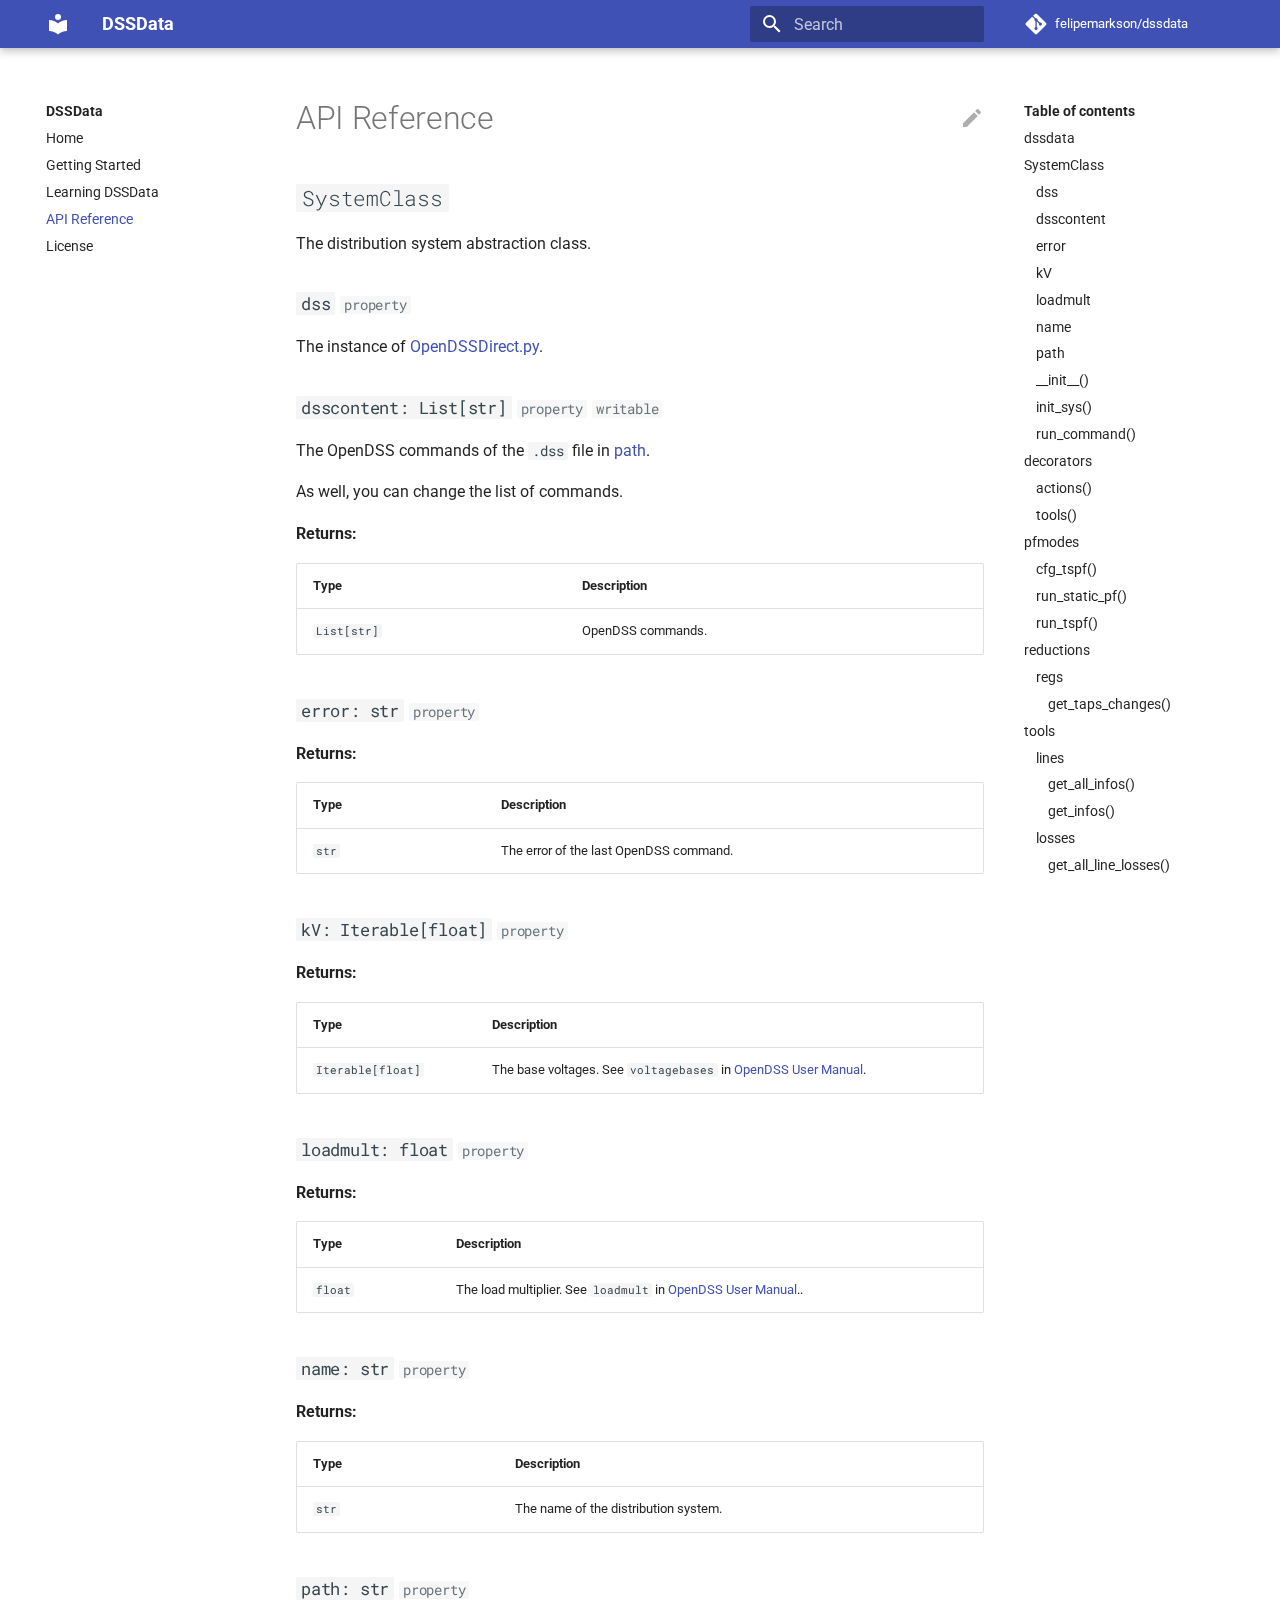
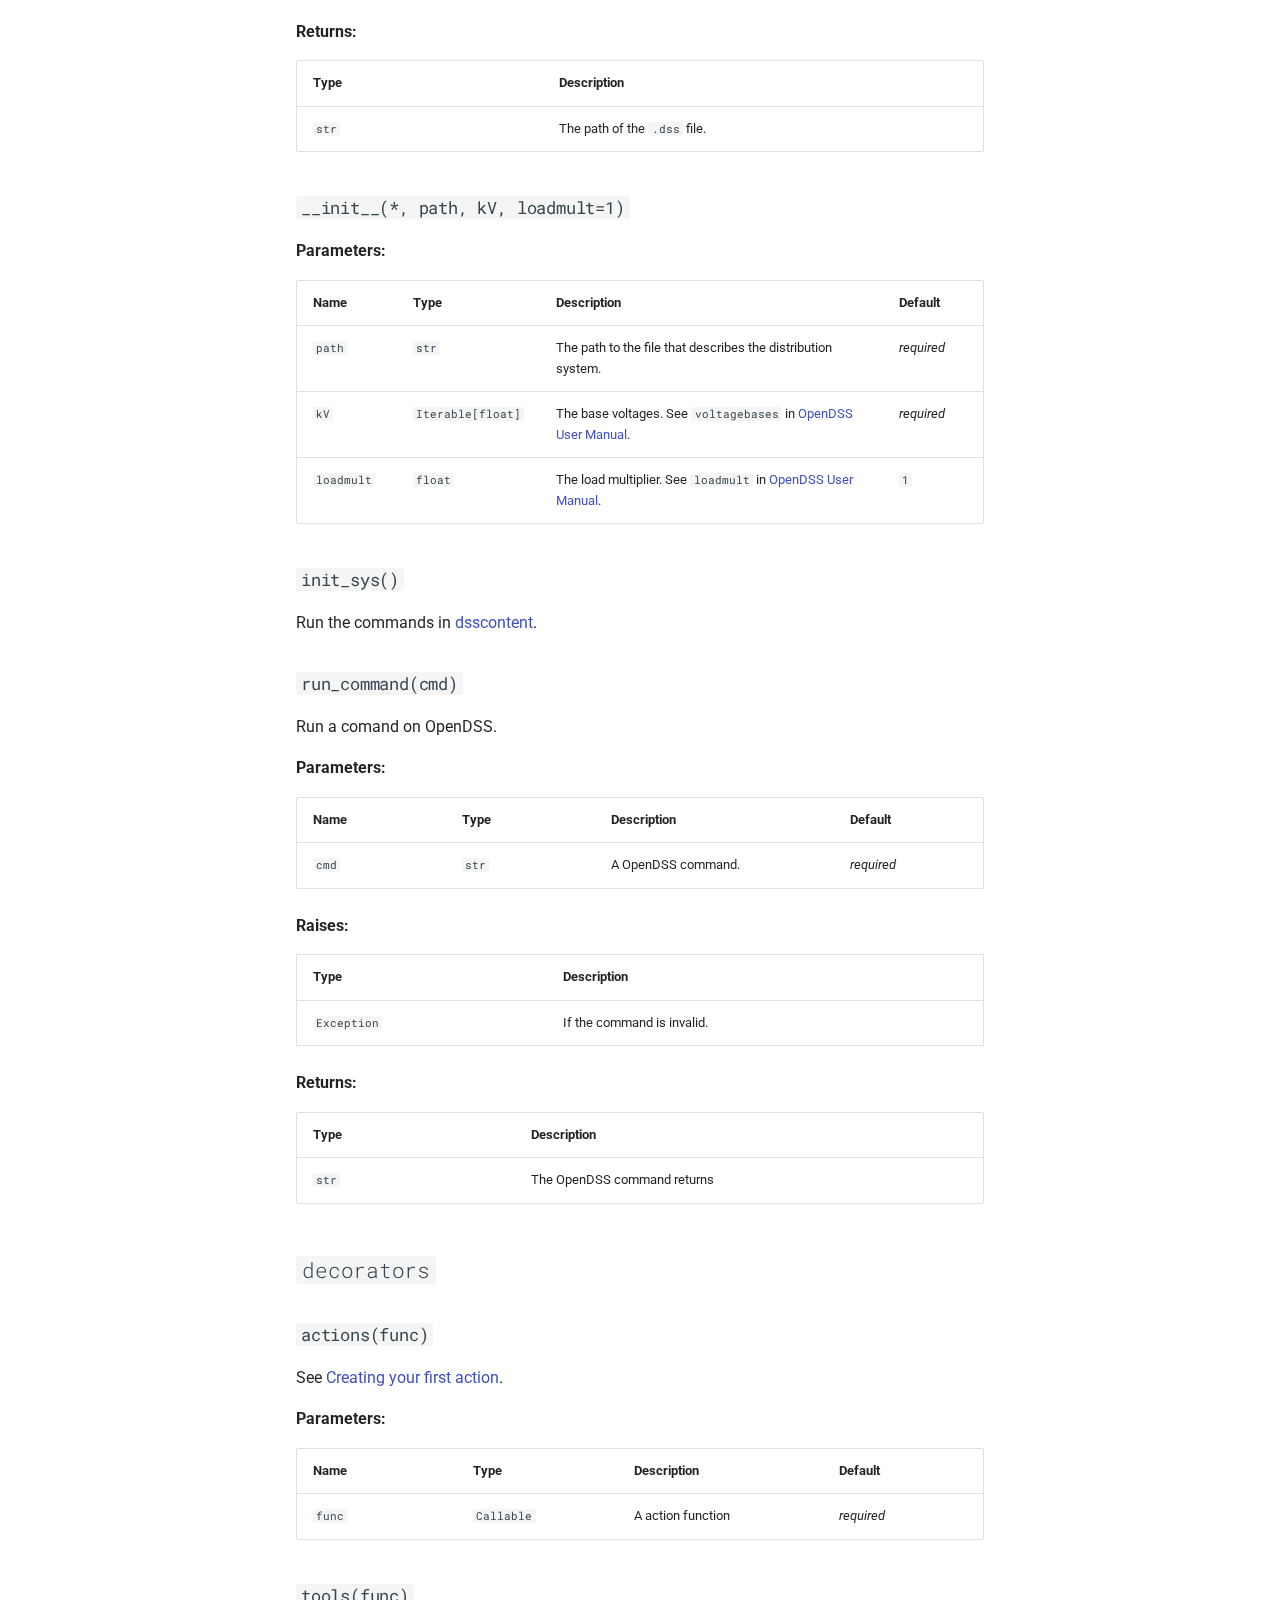
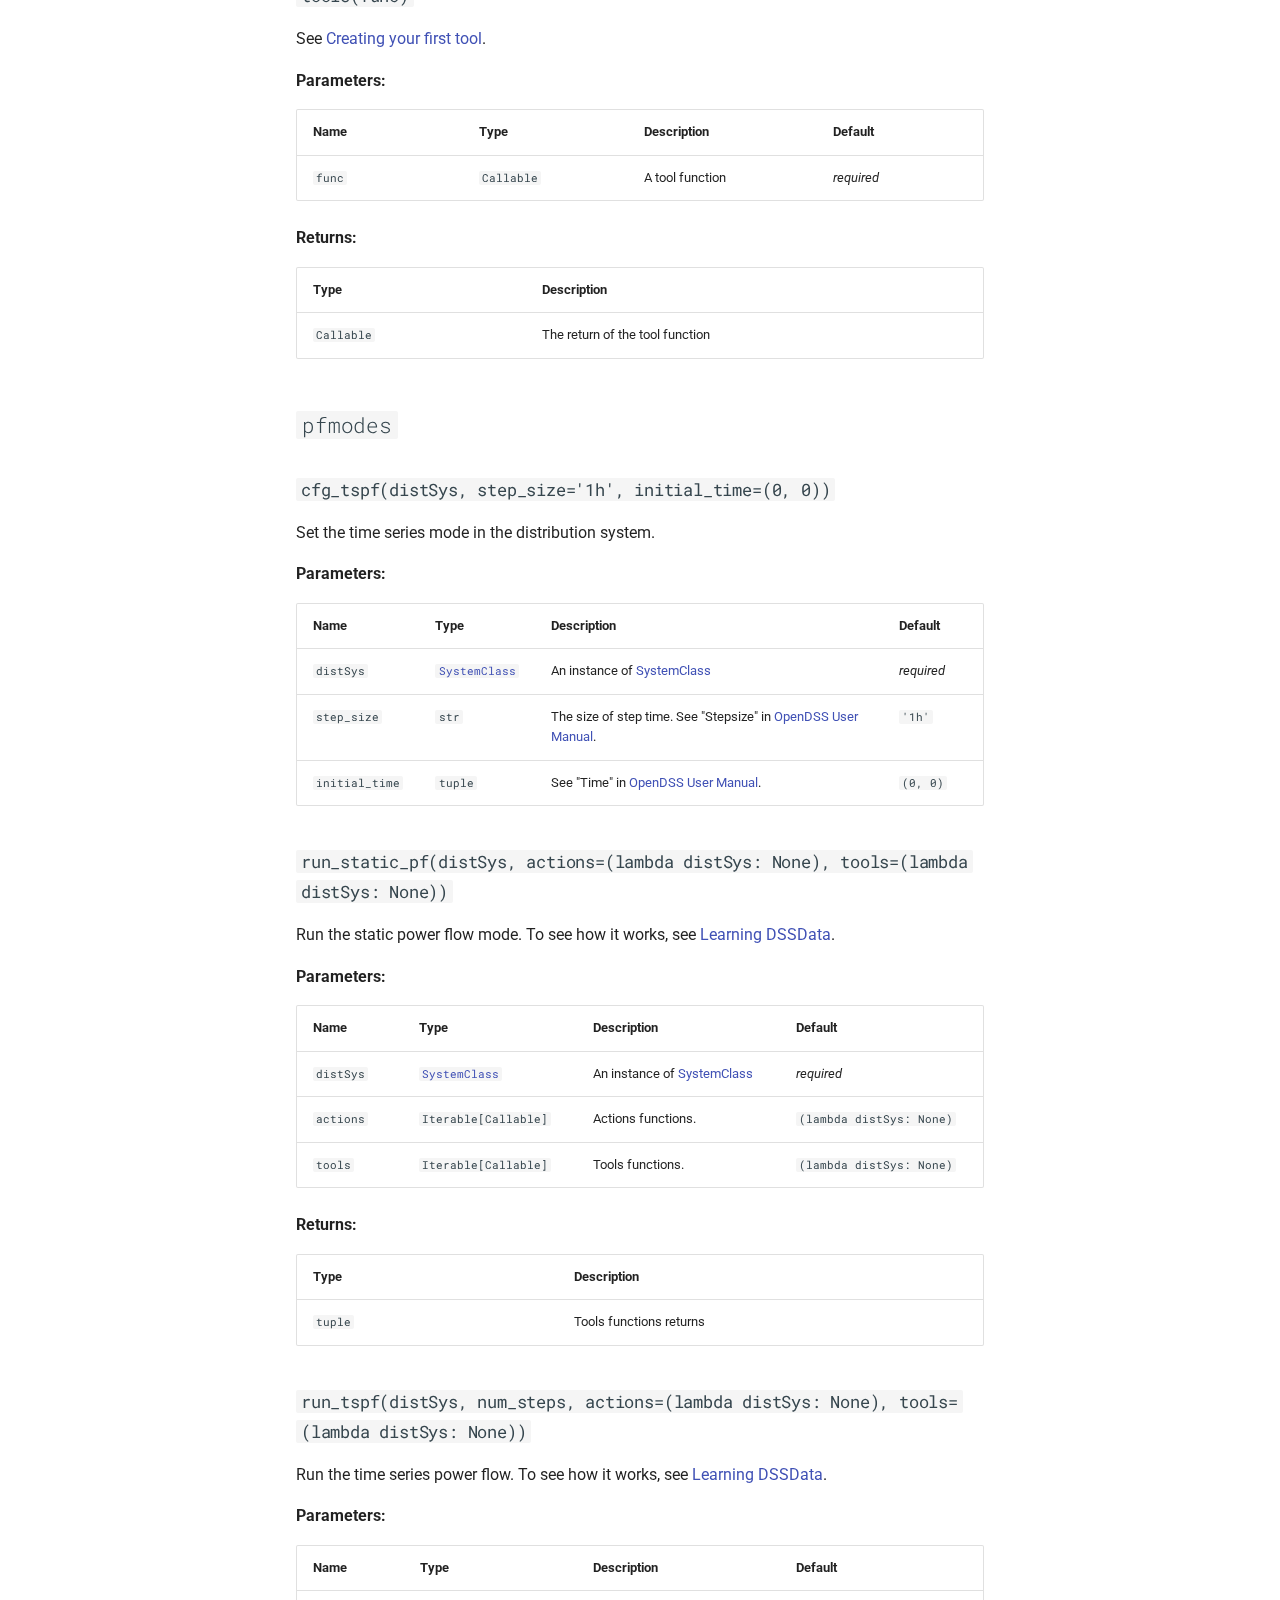
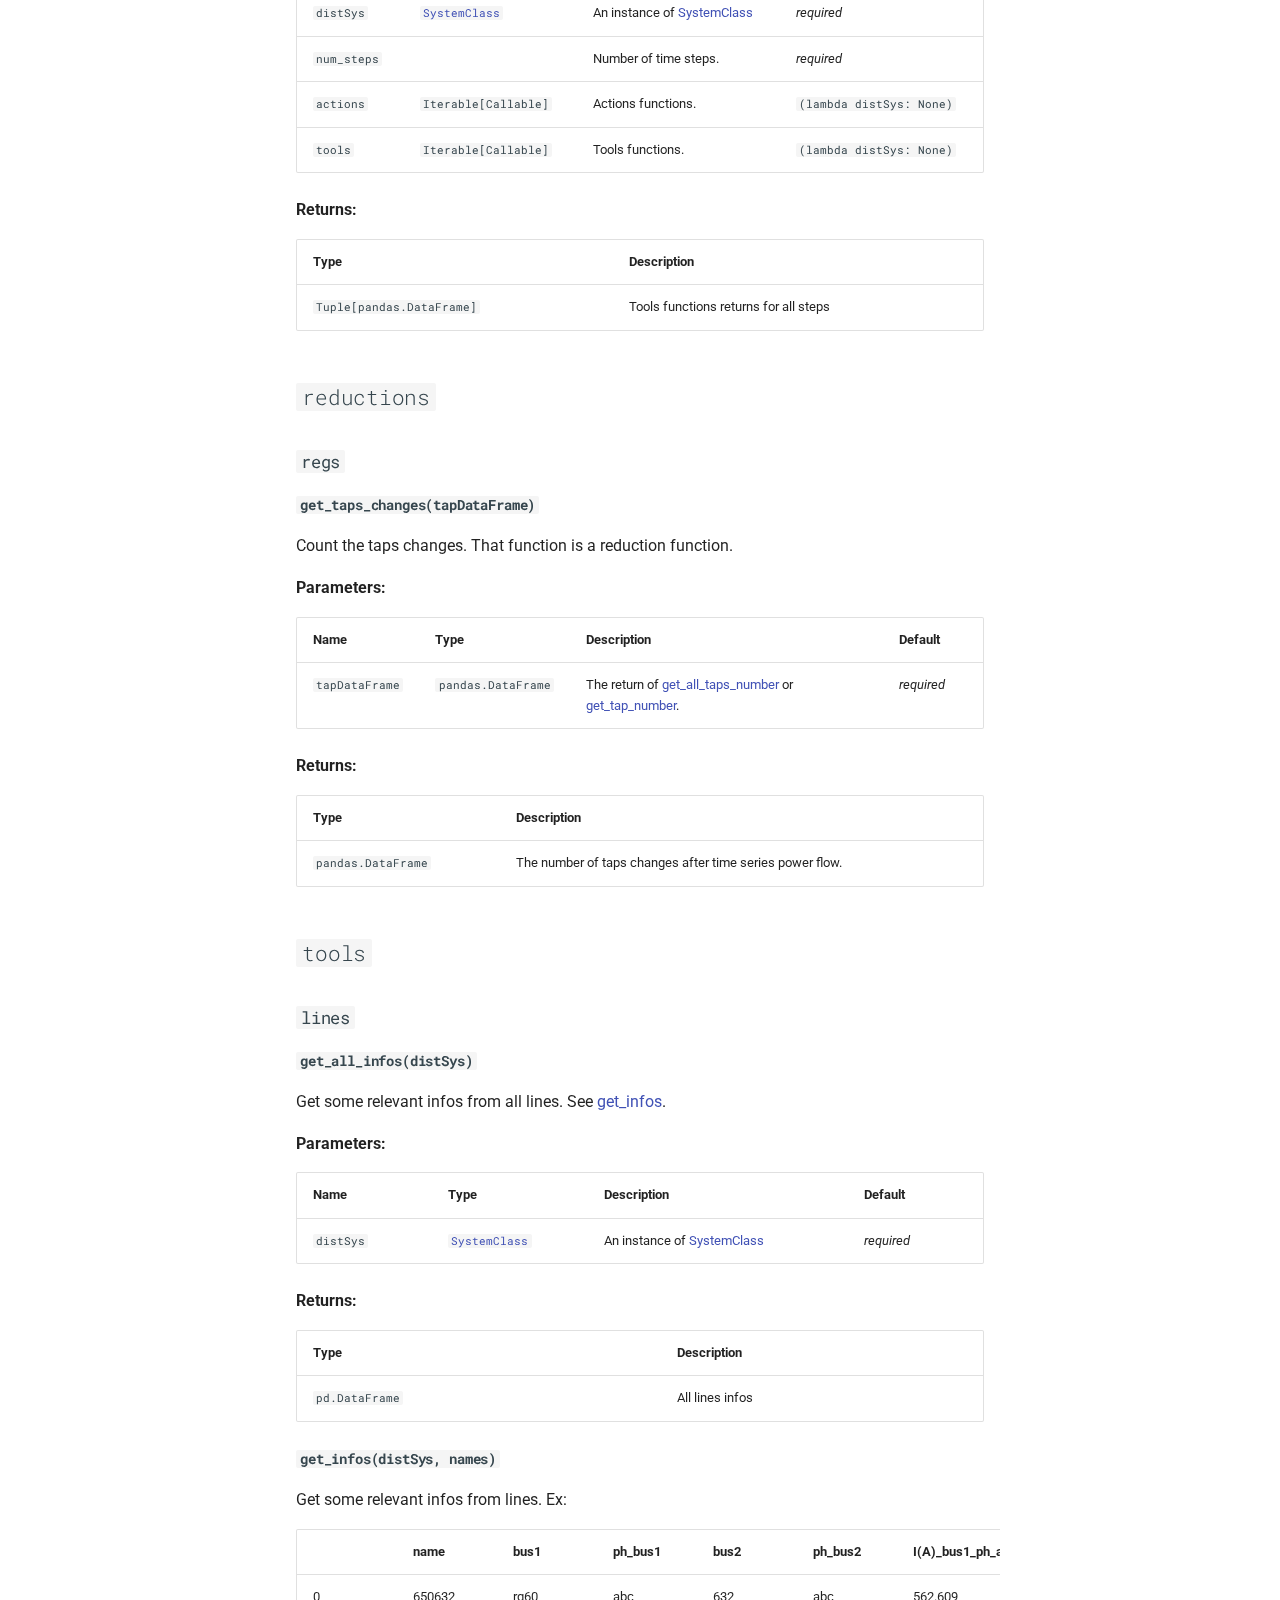
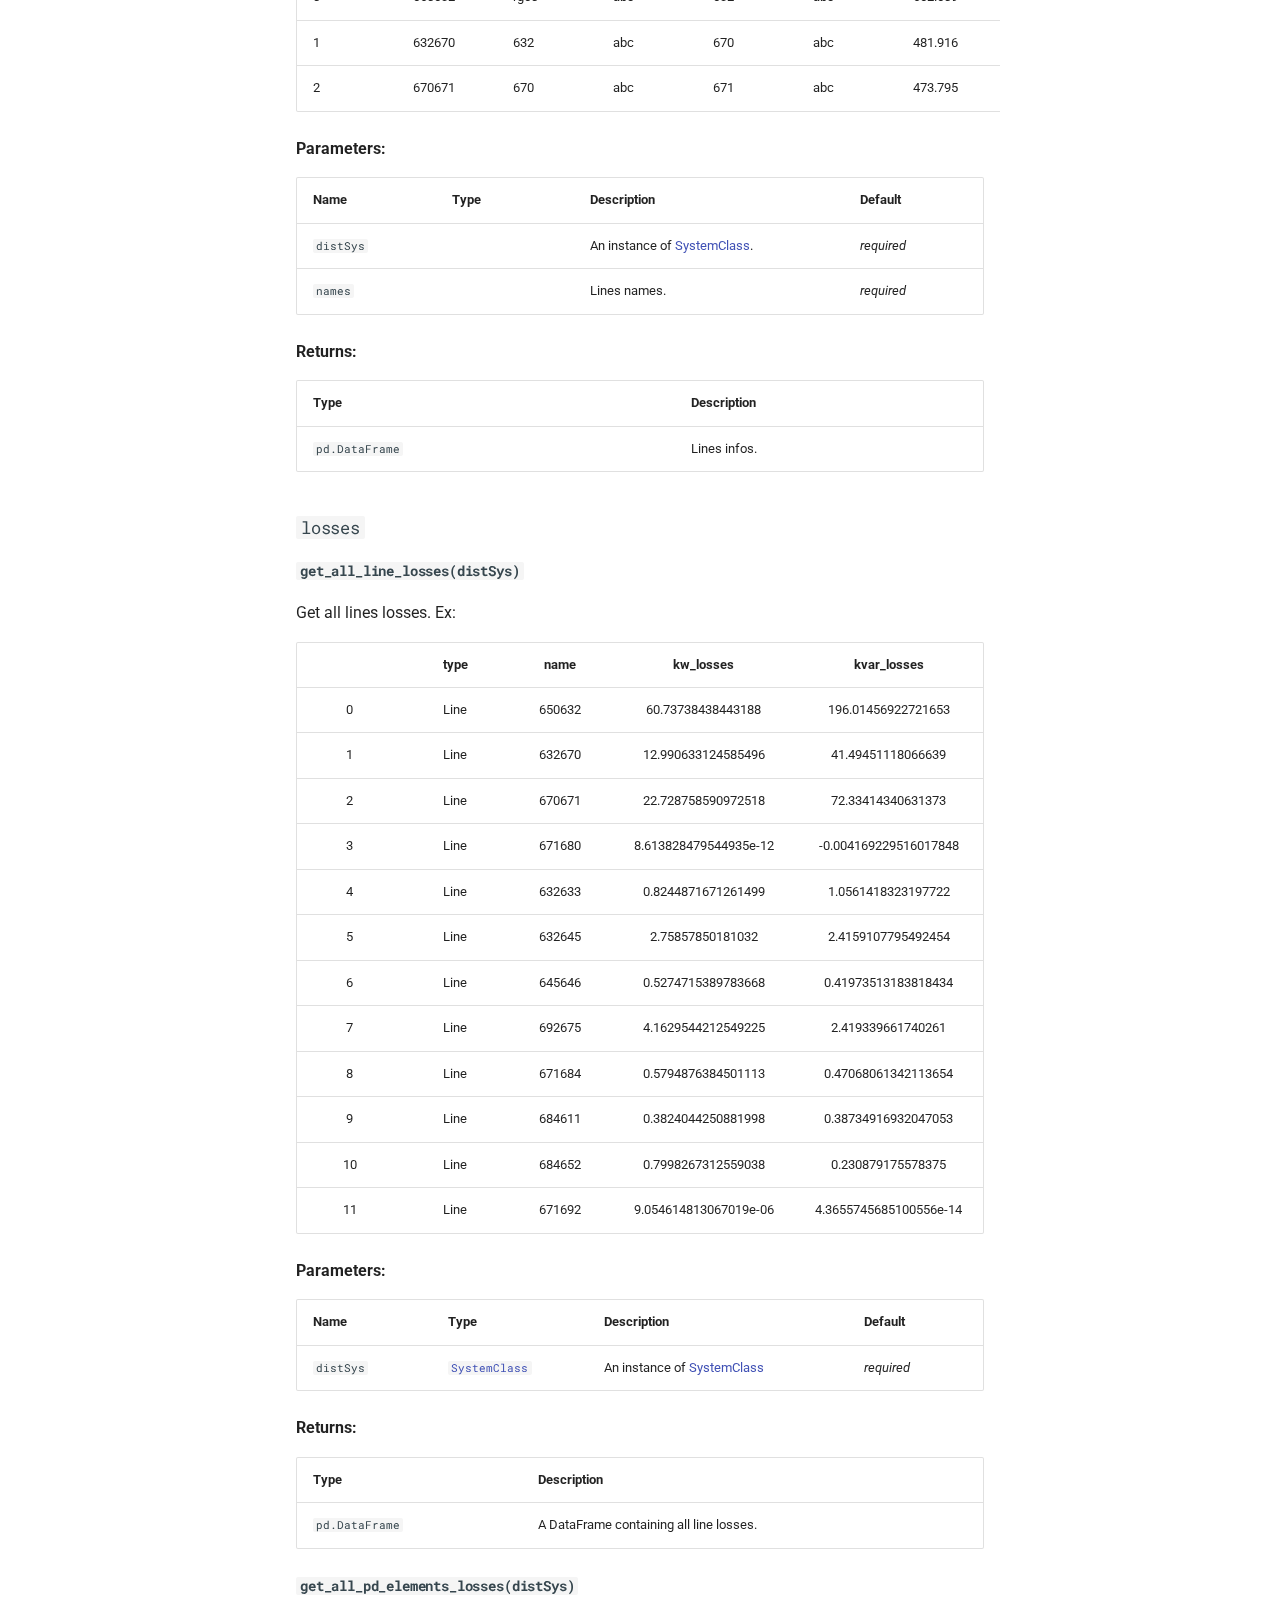
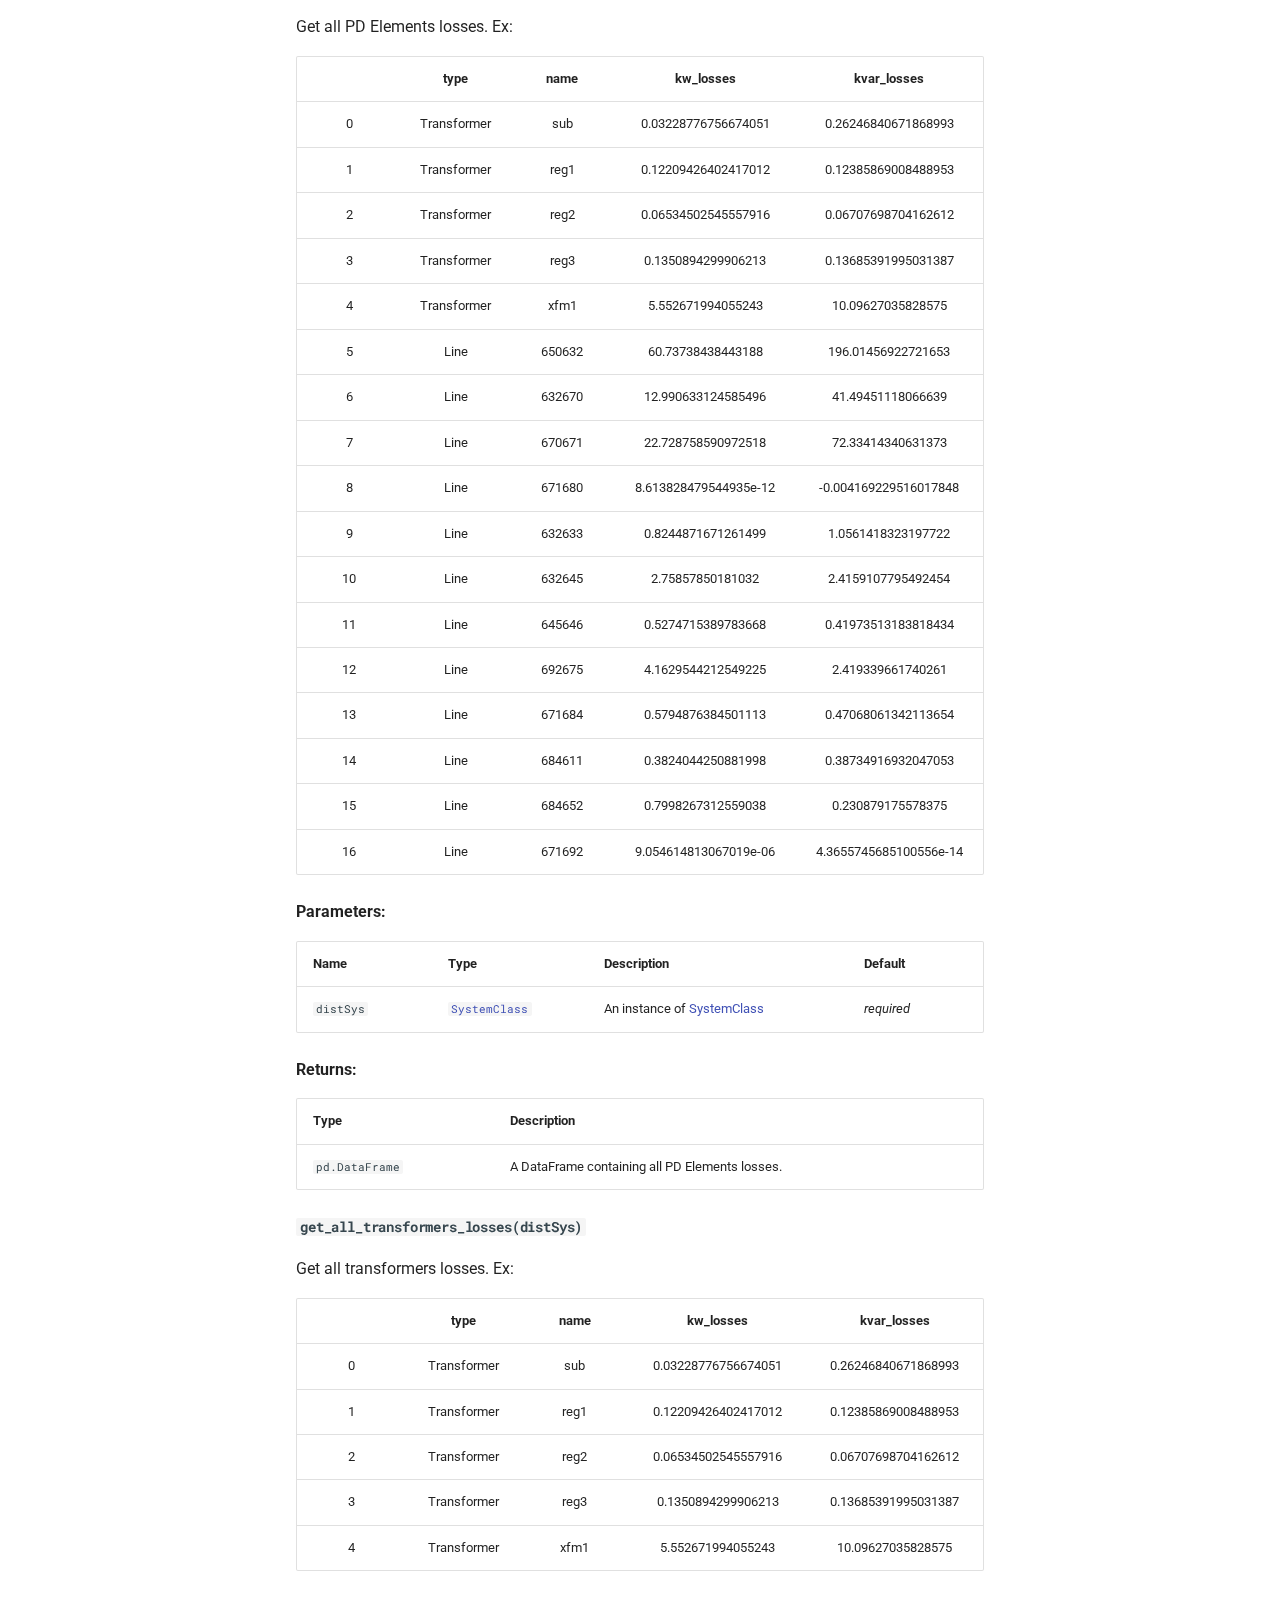
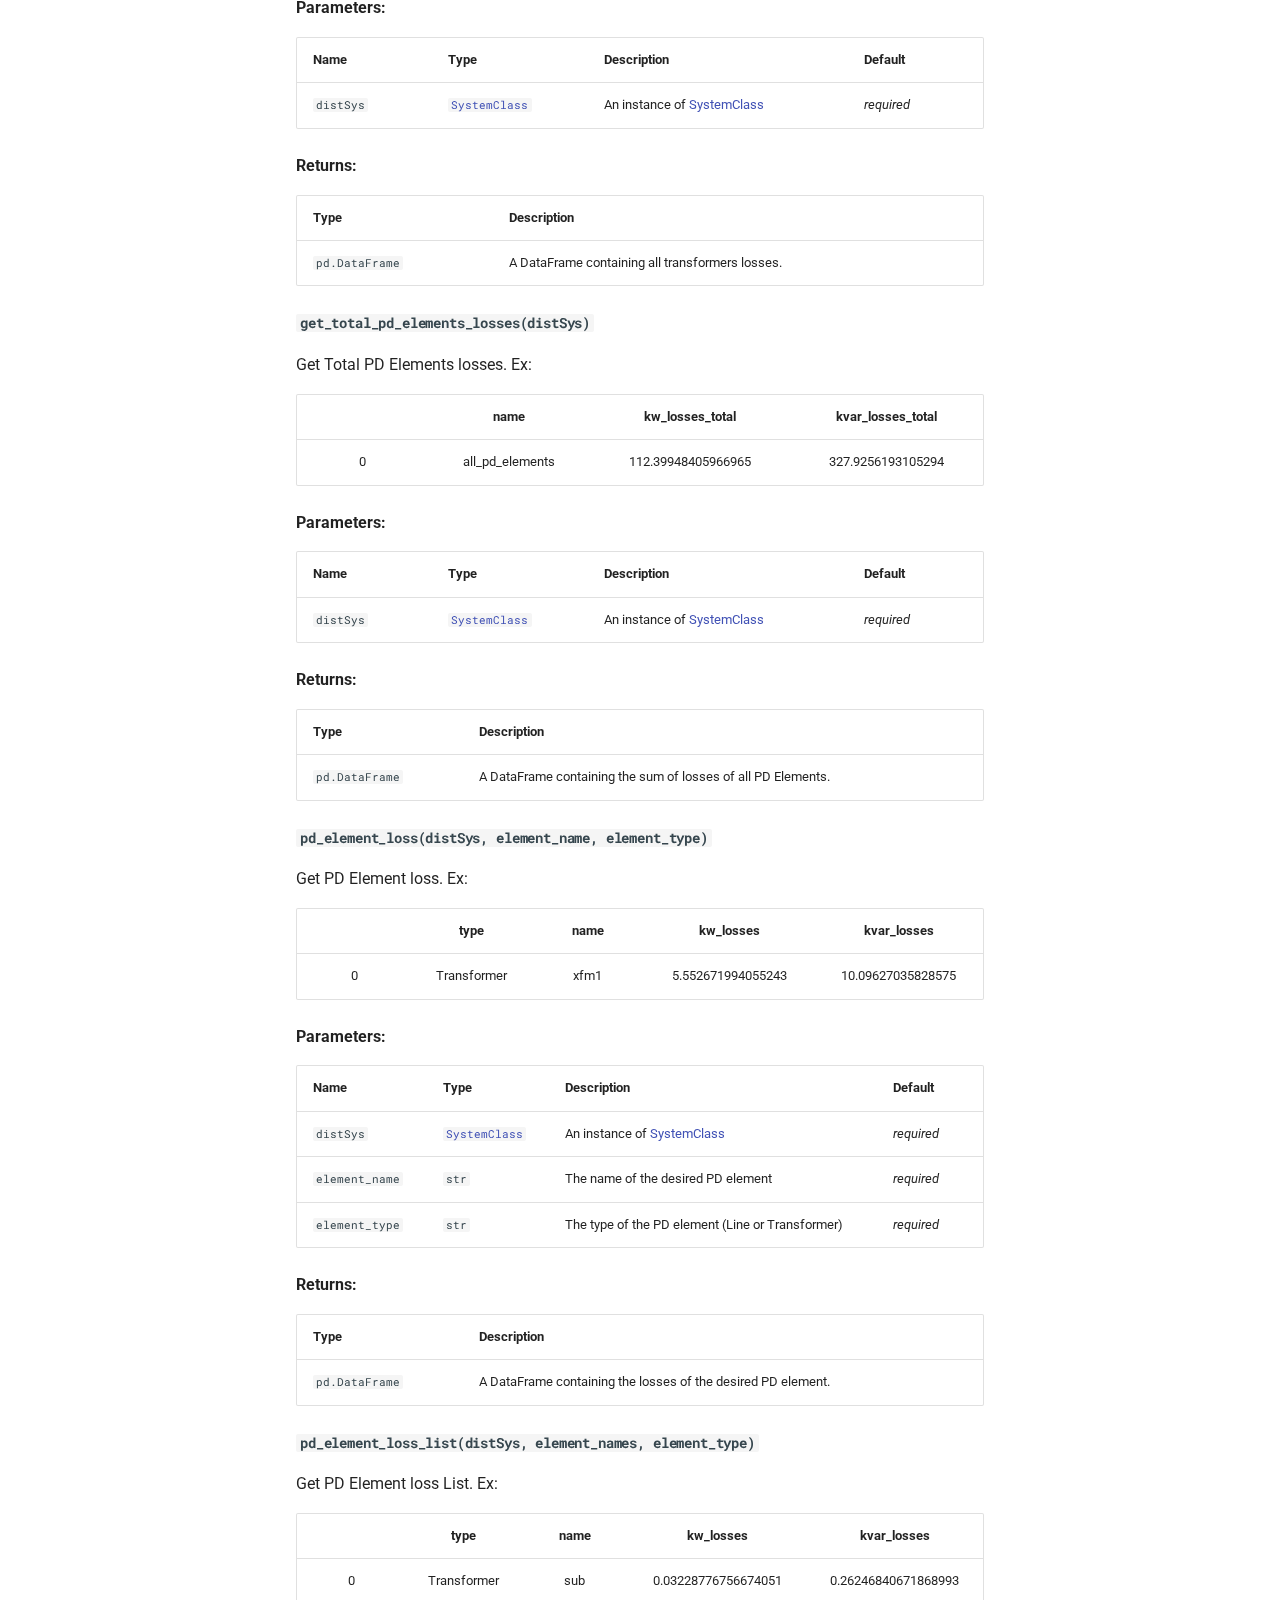
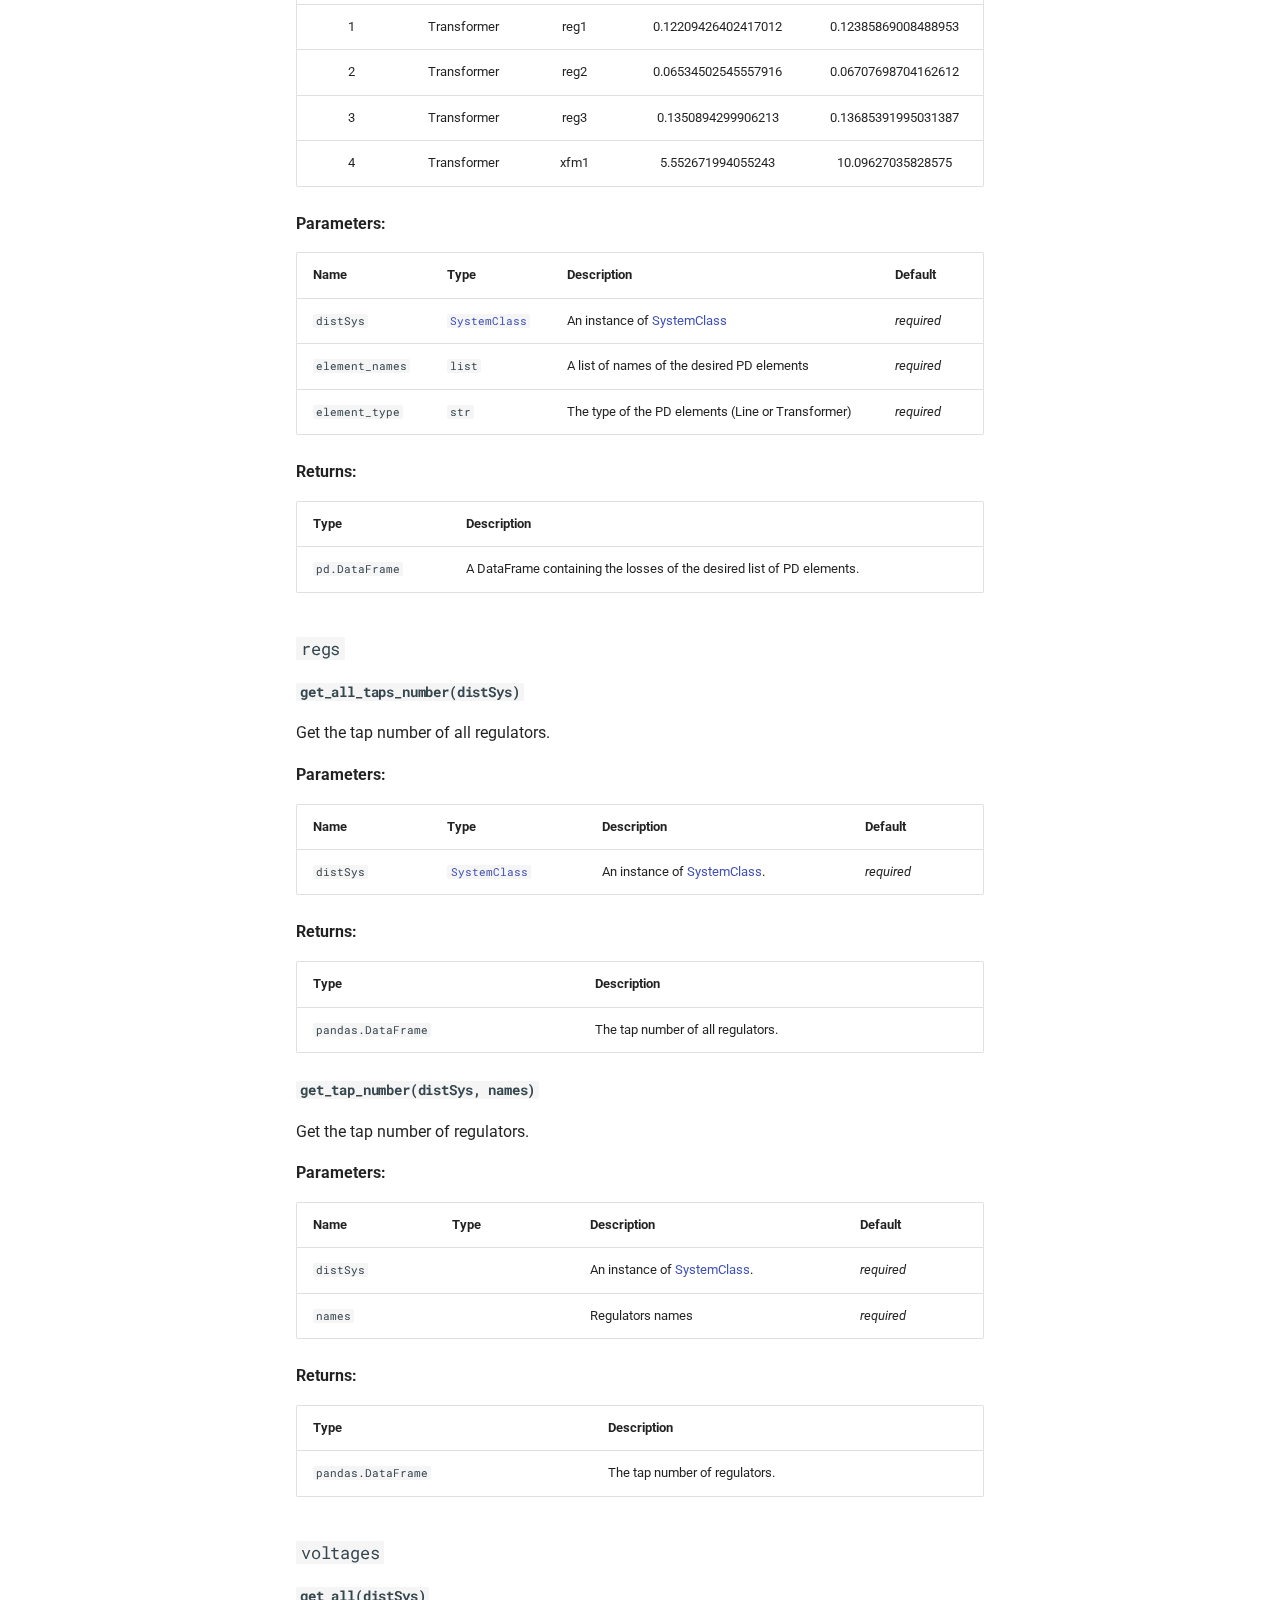
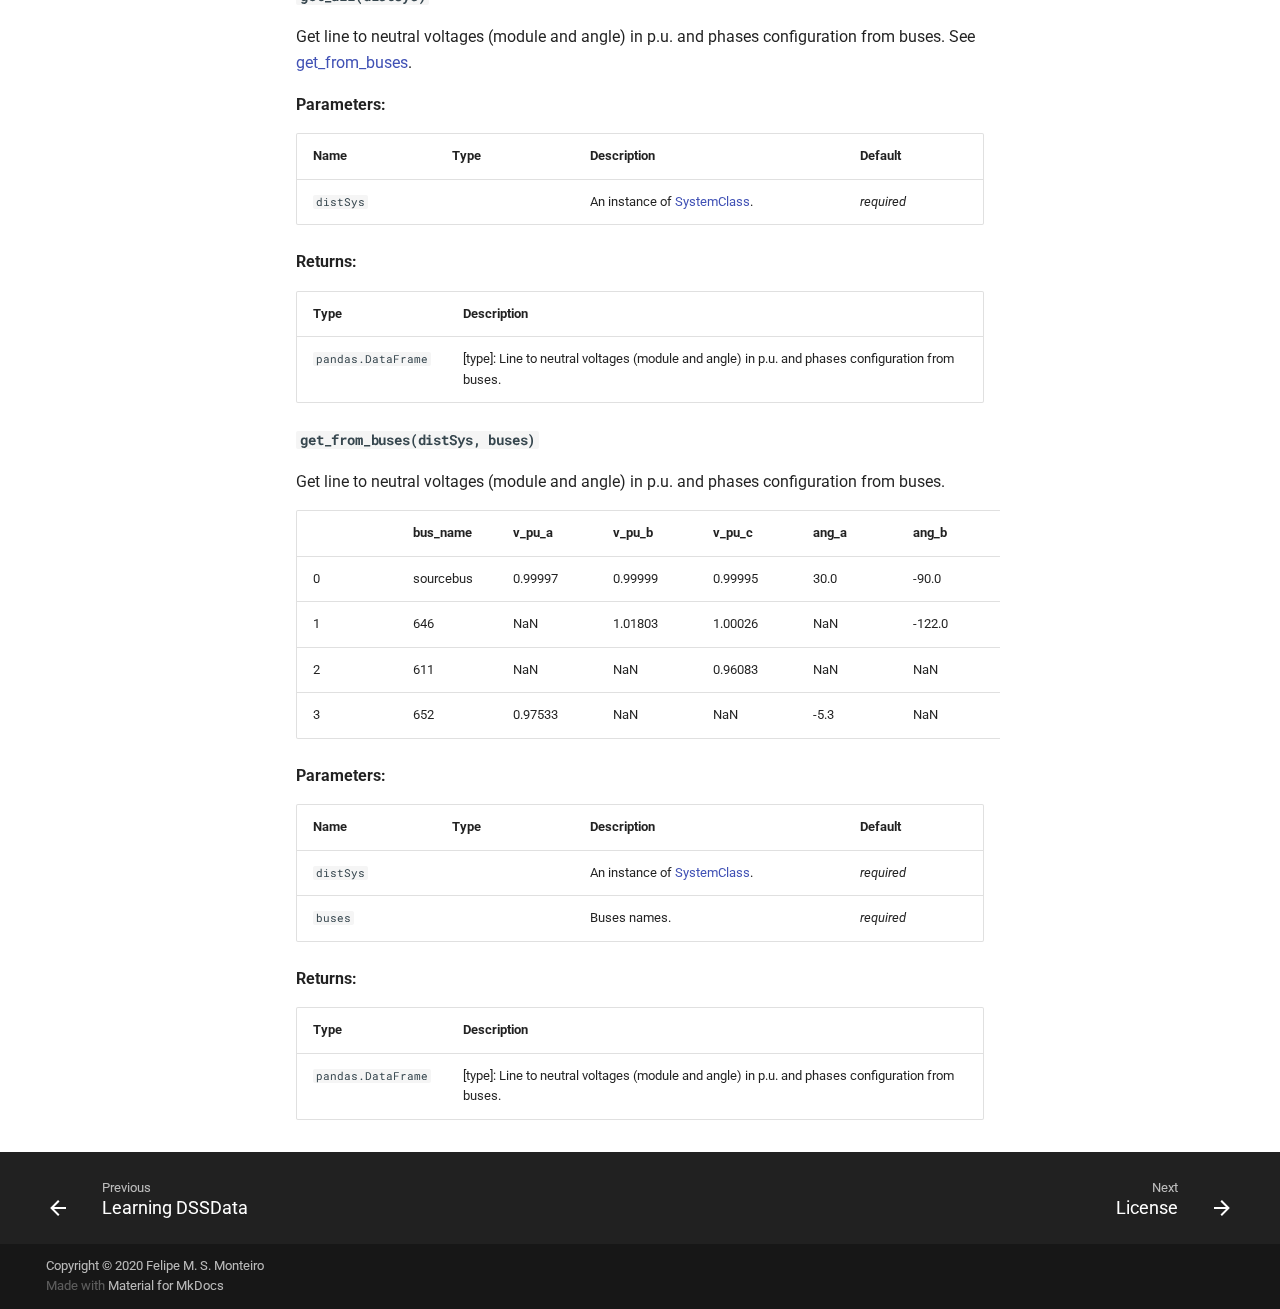
==== commit 8083b8b3: "Deployed c43a0ea with MkDocs version: 1.4.2" ====
--- a/api/index.html
+++ b/api/index.html
@@ -9,14 +9,13 @@
         <meta name="description" content="A python micro-framework for simulation and data analysis of electrical distribution systems modeled on OpenDSS">
       
       
-      
         <meta name="author" content="Felipe M. S. Monteiro">
       
       
         <link rel="canonical" href="https://felipemarkson.github.io/dssdata/api/">
       
-      <link rel="shortcut icon" href="../assets/images/favicon.png">
-      <meta name="generator" content="mkdocs-1.1.2, mkdocs-material-6.2.8">
+      <link rel="icon" href="../assets/images/favicon.png">
+      <meta name="generator" content="mkdocs-1.4.2, mkdocs-material-8.5.10">
     
     
       
@@ -24,30 +23,37 @@
       
     
     
-      <link rel="stylesheet" href="../assets/stylesheets/main.cb6bc1d0.min.css">
-      
-        
-        <link rel="stylesheet" href="../assets/stylesheets/palette.39b8e14a.min.css">
-        
-      
-    
-    
-    
-      
+      <link rel="stylesheet" href="../assets/stylesheets/main.975780f9.min.css">
+      
+        
+        <link rel="stylesheet" href="../assets/stylesheets/palette.2505c338.min.css">
+        
+      
+      
+
+    
+    
+    
+      
+        
         
         <link rel="preconnect" href="https://fonts.gstatic.com" crossorigin>
-        <link rel="stylesheet" href="https://fonts.googleapis.com/css?family=Roboto:300,400,400i,700%7CRoboto+Mono&display=fallback">
-        <style>body,input{font-family:"Roboto",-apple-system,BlinkMacSystemFont,Helvetica,Arial,sans-serif}code,kbd,pre{font-family:"Roboto Mono",SFMono-Regular,Consolas,Menlo,monospace}</style>
-      
-    
-    
+        <link rel="stylesheet" href="https://fonts.googleapis.com/css?family=Roboto:300,300i,400,400i,700,700i%7CRoboto+Mono:400,400i,700,700i&display=fallback">
+        <style>:root{--md-text-font:"Roboto";--md-code-font:"Roboto Mono"}</style>
+      
+    
+    
+      <link rel="stylesheet" href="../assets/_mkdocstrings.css">
     
       <link rel="stylesheet" href="../css/termynal.css">
     
       <link rel="stylesheet" href="../css/custom.css">
     
-    
-      
+    <script>__md_scope=new URL("..",location),__md_hash=e=>[...e].reduce((e,_)=>(e<<5)-e+_.charCodeAt(0),0),__md_get=(e,_=localStorage,t=__md_scope)=>JSON.parse(_.getItem(t.pathname+"."+e)),__md_set=(e,_,t=localStorage,a=__md_scope)=>{try{t.setItem(a.pathname+"."+e,JSON.stringify(_))}catch(e){}}</script>
+    
+      
+
+    
     
     
   </head>
@@ -58,9 +64,9 @@
     
     
     
-    <body dir="ltr" data-md-color-scheme="" data-md-color-primary="none" data-md-color-accent="none">
-      
-  
+    <body dir="ltr" data-md-color-scheme="default" data-md-color-primary="None" data-md-color-accent="None">
+  
+    
     
     <input class="md-toggle" data-md-toggle="drawer" type="checkbox" id="__drawer" autocomplete="off">
     <input class="md-toggle" data-md-toggle="search" type="checkbox" id="__search" autocomplete="off">
@@ -77,27 +83,28 @@
       
     </div>
     
+    
       
 
 <header class="md-header" data-md-component="header">
-  <nav class="md-header-nav md-grid" aria-label="Header">
-    <a href="https://felipemarkson.github.io/dssdata/" title="DSSData" class="md-header-nav__button md-logo" aria-label="DSSData">
-      
-  
-  <svg xmlns="http://www.w3.org/2000/svg" viewBox="0 0 24 24"><path d="M12 8a3 3 0 003-3 3 3 0 00-3-3 3 3 0 00-3 3 3 3 0 003 3m0 3.54C9.64 9.35 6.5 8 3 8v11c3.5 0 6.64 1.35 9 3.54 2.36-2.19 5.5-3.54 9-3.54V8c-3.5 0-6.64 1.35-9 3.54z"/></svg>
+  <nav class="md-header__inner md-grid" aria-label="Header">
+    <a href=".." title="DSSData" class="md-header__button md-logo" aria-label="DSSData" data-md-component="logo">
+      
+  
+  <svg xmlns="http://www.w3.org/2000/svg" viewBox="0 0 24 24"><path d="M12 8a3 3 0 0 0 3-3 3 3 0 0 0-3-3 3 3 0 0 0-3 3 3 3 0 0 0 3 3m0 3.54C9.64 9.35 6.5 8 3 8v11c3.5 0 6.64 1.35 9 3.54 2.36-2.19 5.5-3.54 9-3.54V8c-3.5 0-6.64 1.35-9 3.54Z"/></svg>
 
     </a>
-    <label class="md-header-nav__button md-icon" for="__drawer">
-      <svg xmlns="http://www.w3.org/2000/svg" viewBox="0 0 24 24"><path d="M3 6h18v2H3V6m0 5h18v2H3v-2m0 5h18v2H3v-2z"/></svg>
+    <label class="md-header__button md-icon" for="__drawer">
+      <svg xmlns="http://www.w3.org/2000/svg" viewBox="0 0 24 24"><path d="M3 6h18v2H3V6m0 5h18v2H3v-2m0 5h18v2H3v-2Z"/></svg>
     </label>
-    <div class="md-header-nav__title" data-md-component="header-title">
-      <div class="md-header-nav__ellipsis">
-        <div class="md-header-nav__topic">
+    <div class="md-header__title" data-md-component="header-title">
+      <div class="md-header__ellipsis">
+        <div class="md-header__topic">
           <span class="md-ellipsis">
             DSSData
           </span>
         </div>
-        <div class="md-header-nav__topic">
+        <div class="md-header__topic" data-md-component="header-topic">
           <span class="md-ellipsis">
             
               API Reference
@@ -107,22 +114,27 @@
       </div>
     </div>
     
-      <label class="md-header-nav__button md-icon" for="__search">
-        <svg xmlns="http://www.w3.org/2000/svg" viewBox="0 0 24 24"><path d="M9.5 3A6.5 6.5 0 0116 9.5c0 1.61-.59 3.09-1.56 4.23l.27.27h.79l5 5-1.5 1.5-5-5v-.79l-.27-.27A6.516 6.516 0 019.5 16 6.5 6.5 0 013 9.5 6.5 6.5 0 019.5 3m0 2C7 5 5 7 5 9.5S7 14 9.5 14 14 12 14 9.5 12 5 9.5 5z"/></svg>
+    
+    
+      <label class="md-header__button md-icon" for="__search">
+        <svg xmlns="http://www.w3.org/2000/svg" viewBox="0 0 24 24"><path d="M9.5 3A6.5 6.5 0 0 1 16 9.5c0 1.61-.59 3.09-1.56 4.23l.27.27h.79l5 5-1.5 1.5-5-5v-.79l-.27-.27A6.516 6.516 0 0 1 9.5 16 6.5 6.5 0 0 1 3 9.5 6.5 6.5 0 0 1 9.5 3m0 2C7 5 5 7 5 9.5S7 14 9.5 14 14 12 14 9.5 12 5 9.5 5Z"/></svg>
       </label>
-      
-<div class="md-search" data-md-component="search" role="dialog">
+      <div class="md-search" data-md-component="search" role="dialog">
   <label class="md-search__overlay" for="__search"></label>
   <div class="md-search__inner" role="search">
     <form class="md-search__form" name="search">
-      <input type="text" class="md-search__input" name="query" aria-label="Search" placeholder="Search" autocapitalize="off" autocorrect="off" autocomplete="off" spellcheck="false" data-md-component="search-query" data-md-state="active" required>
+      <input type="text" class="md-search__input" name="query" aria-label="Search" placeholder="Search" autocapitalize="off" autocorrect="off" autocomplete="off" spellcheck="false" data-md-component="search-query" required>
       <label class="md-search__icon md-icon" for="__search">
-        <svg xmlns="http://www.w3.org/2000/svg" viewBox="0 0 24 24"><path d="M9.5 3A6.5 6.5 0 0116 9.5c0 1.61-.59 3.09-1.56 4.23l.27.27h.79l5 5-1.5 1.5-5-5v-.79l-.27-.27A6.516 6.516 0 019.5 16 6.5 6.5 0 013 9.5 6.5 6.5 0 019.5 3m0 2C7 5 5 7 5 9.5S7 14 9.5 14 14 12 14 9.5 12 5 9.5 5z"/></svg>
-        <svg xmlns="http://www.w3.org/2000/svg" viewBox="0 0 24 24"><path d="M20 11v2H8l5.5 5.5-1.42 1.42L4.16 12l7.92-7.92L13.5 5.5 8 11h12z"/></svg>
+        <svg xmlns="http://www.w3.org/2000/svg" viewBox="0 0 24 24"><path d="M9.5 3A6.5 6.5 0 0 1 16 9.5c0 1.61-.59 3.09-1.56 4.23l.27.27h.79l5 5-1.5 1.5-5-5v-.79l-.27-.27A6.516 6.516 0 0 1 9.5 16 6.5 6.5 0 0 1 3 9.5 6.5 6.5 0 0 1 9.5 3m0 2C7 5 5 7 5 9.5S7 14 9.5 14 14 12 14 9.5 12 5 9.5 5Z"/></svg>
+        <svg xmlns="http://www.w3.org/2000/svg" viewBox="0 0 24 24"><path d="M20 11v2H8l5.5 5.5-1.42 1.42L4.16 12l7.92-7.92L13.5 5.5 8 11h12Z"/></svg>
       </label>
-      <button type="reset" class="md-search__icon md-icon" aria-label="Clear" data-md-component="search-reset" tabindex="-1">
-        <svg xmlns="http://www.w3.org/2000/svg" viewBox="0 0 24 24"><path d="M19 6.41L17.59 5 12 10.59 6.41 5 5 6.41 10.59 12 5 17.59 6.41 19 12 13.41 17.59 19 19 17.59 13.41 12 19 6.41z"/></svg>
-      </button>
+      <nav class="md-search__options" aria-label="Search">
+        
+        <button type="reset" class="md-search__icon md-icon" title="Clear" aria-label="Clear" tabindex="-1">
+          <svg xmlns="http://www.w3.org/2000/svg" viewBox="0 0 24 24"><path d="M19 6.41 17.59 5 12 10.59 6.41 5 5 6.41 10.59 12 5 17.59 6.41 19 12 13.41 17.59 19 19 17.59 13.41 12 19 6.41Z"/></svg>
+        </button>
+      </nav>
+      
     </form>
     <div class="md-search__output">
       <div class="md-search__scrollwrap" data-md-scrollfix>
@@ -138,12 +150,11 @@
 </div>
     
     
-      <div class="md-header-nav__source">
-        
-<a href="https://github.com/felipemarkson/dssdata/" title="Go to repository" class="md-source">
+      <div class="md-header__source">
+        <a href="https://github.com/felipemarkson/dssdata" title="Go to repository" class="md-source" data-md-component="source">
   <div class="md-source__icon md-icon">
     
-    <svg xmlns="http://www.w3.org/2000/svg" viewBox="0 0 448 512"><path d="M439.55 236.05L244 40.45a28.87 28.87 0 00-40.81 0l-40.66 40.63 51.52 51.52c27.06-9.14 52.68 16.77 43.39 43.68l49.66 49.66c34.23-11.8 61.18 31 35.47 56.69-26.49 26.49-70.21-2.87-56-37.34L240.22 199v121.85c25.3 12.54 22.26 41.85 9.08 55a34.34 34.34 0 01-48.55 0c-17.57-17.6-11.07-46.91 11.25-56v-123c-20.8-8.51-24.6-30.74-18.64-45L142.57 101 8.45 235.14a28.86 28.86 0 000 40.81l195.61 195.6a28.86 28.86 0 0040.8 0l194.69-194.69a28.86 28.86 0 000-40.81z"/></svg>
+    <svg xmlns="http://www.w3.org/2000/svg" viewBox="0 0 448 512"><!--! Font Awesome Free 6.2.1 by @fontawesome - https://fontawesome.com License - https://fontawesome.com/license/free (Icons: CC BY 4.0, Fonts: SIL OFL 1.1, Code: MIT License) Copyright 2022 Fonticons, Inc.--><path d="M439.55 236.05 244 40.45a28.87 28.87 0 0 0-40.81 0l-40.66 40.63 51.52 51.52c27.06-9.14 52.68 16.77 43.39 43.68l49.66 49.66c34.23-11.8 61.18 31 35.47 56.69-26.49 26.49-70.21-2.87-56-37.34L240.22 199v121.85c25.3 12.54 22.26 41.85 9.08 55a34.34 34.34 0 0 1-48.55 0c-17.57-17.6-11.07-46.91 11.25-56v-123c-20.8-8.51-24.6-30.74-18.64-45L142.57 101 8.45 235.14a28.86 28.86 0 0 0 0 40.81l195.61 195.6a28.86 28.86 0 0 0 40.8 0l194.69-194.69a28.86 28.86 0 0 0 0-40.81z"/></svg>
   </div>
   <div class="md-source__repository">
     felipemarkson/dssdata
@@ -152,11 +163,14 @@
       </div>
     
   </nav>
+  
 </header>
     
     <div class="md-container" data-md-component="container">
       
       
+        
+          
         
       
       <main class="md-main" data-md-component="main">
@@ -164,31 +178,28 @@
           
             
               
-              <div class="md-sidebar md-sidebar--primary" data-md-component="navigation" >
+              <div class="md-sidebar md-sidebar--primary" data-md-component="sidebar" data-md-type="navigation" >
                 <div class="md-sidebar__scrollwrap">
                   <div class="md-sidebar__inner">
                     
 
 
-
-
 <nav class="md-nav md-nav--primary" aria-label="Navigation" data-md-level="0">
   <label class="md-nav__title" for="__drawer">
-    <a href="https://felipemarkson.github.io/dssdata/" title="DSSData" class="md-nav__button md-logo" aria-label="DSSData">
-      
-  
-  <svg xmlns="http://www.w3.org/2000/svg" viewBox="0 0 24 24"><path d="M12 8a3 3 0 003-3 3 3 0 00-3-3 3 3 0 00-3 3 3 3 0 003 3m0 3.54C9.64 9.35 6.5 8 3 8v11c3.5 0 6.64 1.35 9 3.54 2.36-2.19 5.5-3.54 9-3.54V8c-3.5 0-6.64 1.35-9 3.54z"/></svg>
+    <a href=".." title="DSSData" class="md-nav__button md-logo" aria-label="DSSData" data-md-component="logo">
+      
+  
+  <svg xmlns="http://www.w3.org/2000/svg" viewBox="0 0 24 24"><path d="M12 8a3 3 0 0 0 3-3 3 3 0 0 0-3-3 3 3 0 0 0-3 3 3 3 0 0 0 3 3m0 3.54C9.64 9.35 6.5 8 3 8v11c3.5 0 6.64 1.35 9 3.54 2.36-2.19 5.5-3.54 9-3.54V8c-3.5 0-6.64 1.35-9 3.54Z"/></svg>
 
     </a>
     DSSData
   </label>
   
     <div class="md-nav__source">
-      
-<a href="https://github.com/felipemarkson/dssdata/" title="Go to repository" class="md-source">
+      <a href="https://github.com/felipemarkson/dssdata" title="Go to repository" class="md-source" data-md-component="source">
   <div class="md-source__icon md-icon">
     
-    <svg xmlns="http://www.w3.org/2000/svg" viewBox="0 0 448 512"><path d="M439.55 236.05L244 40.45a28.87 28.87 0 00-40.81 0l-40.66 40.63 51.52 51.52c27.06-9.14 52.68 16.77 43.39 43.68l49.66 49.66c34.23-11.8 61.18 31 35.47 56.69-26.49 26.49-70.21-2.87-56-37.34L240.22 199v121.85c25.3 12.54 22.26 41.85 9.08 55a34.34 34.34 0 01-48.55 0c-17.57-17.6-11.07-46.91 11.25-56v-123c-20.8-8.51-24.6-30.74-18.64-45L142.57 101 8.45 235.14a28.86 28.86 0 000 40.81l195.61 195.6a28.86 28.86 0 0040.8 0l194.69-194.69a28.86 28.86 0 000-40.81z"/></svg>
+    <svg xmlns="http://www.w3.org/2000/svg" viewBox="0 0 448 512"><!--! Font Awesome Free 6.2.1 by @fontawesome - https://fontawesome.com License - https://fontawesome.com/license/free (Icons: CC BY 4.0, Fonts: SIL OFL 1.1, Code: MIT License) Copyright 2022 Fonticons, Inc.--><path d="M439.55 236.05 244 40.45a28.87 28.87 0 0 0-40.81 0l-40.66 40.63 51.52 51.52c27.06-9.14 52.68 16.77 43.39 43.68l49.66 49.66c34.23-11.8 61.18 31 35.47 56.69-26.49 26.49-70.21-2.87-56-37.34L240.22 199v121.85c25.3 12.54 22.26 41.85 9.08 55a34.34 34.34 0 0 1-48.55 0c-17.57-17.6-11.07-46.91 11.25-56v-123c-20.8-8.51-24.6-30.74-18.64-45L142.57 101 8.45 235.14a28.86 28.86 0 0 0 0 40.81l195.61 195.6a28.86 28.86 0 0 0 40.8 0l194.69-194.69a28.86 28.86 0 0 0 0-40.81z"/></svg>
   </div>
   <div class="md-source__repository">
     felipemarkson/dssdata
@@ -256,6 +267,7 @@
       
       <input class="md-nav__toggle md-toggle" data-md-toggle="toc" type="checkbox" id="__toc">
       
+      
         
       
       
@@ -269,7 +281,9 @@
       </a>
       
         
+
 <nav class="md-nav md-nav--secondary" aria-label="Table of contents">
+  
   
   
     
@@ -279,7 +293,7 @@
       <span class="md-nav__icon md-icon"></span>
       Table of contents
     </label>
-    <ul class="md-nav__list" data-md-scrollfix>
+    <ul class="md-nav__list" data-md-component="toc" data-md-scrollfix>
       
         <li class="md-nav__item">
   <a href="#dssdata" class="md-nav__link">
@@ -645,11 +659,13 @@
             
             
               
-              <div class="md-sidebar md-sidebar--secondary" data-md-component="toc" >
+              <div class="md-sidebar md-sidebar--secondary" data-md-component="sidebar" data-md-type="toc" >
                 <div class="md-sidebar__scrollwrap">
                   <div class="md-sidebar__inner">
                     
+
 <nav class="md-nav md-nav--secondary" aria-label="Table of contents">
+  
   
   
     
@@ -659,7 +675,7 @@
       <span class="md-nav__icon md-icon"></span>
       Table of contents
     </label>
-    <ul class="md-nav__list" data-md-scrollfix>
+    <ul class="md-nav__list" data-md-component="toc" data-md-scrollfix>
       
         <li class="md-nav__item">
   <a href="#dssdata" class="md-nav__link">
@@ -1002,831 +1018,1132 @@
               </div>
             
           
-          <div class="md-content">
-            <article class="md-content__inner md-typeset">
-              
+          
+            <div class="md-content" data-md-component="content">
+              <article class="md-content__inner md-typeset">
                 
-                  <a href="https://github.com/felipemarkson/dssdata/edit/master/docs/api/index.md" title="Edit this page" class="md-content__button md-icon">
-                    <svg xmlns="http://www.w3.org/2000/svg" viewBox="0 0 24 24"><path d="M20.71 7.04c.39-.39.39-1.04 0-1.41l-2.34-2.34c-.37-.39-1.02-.39-1.41 0l-1.84 1.83 3.75 3.75M3 17.25V21h3.75L17.81 9.93l-3.75-3.75L3 17.25z"/></svg>
-                  </a>
-                
-                
-                <h1 id="api-reference">API Reference</h1>
+                  
+
+  <a href="https://github.com/felipemarkson/dssdata/edit/master/docs/api/index.md" title="Edit this page" class="md-content__button md-icon">
+    
+    <svg xmlns="http://www.w3.org/2000/svg" viewBox="0 0 24 24"><path d="M20.71 7.04c.39-.39.39-1.04 0-1.41l-2.34-2.34c-.37-.39-1.02-.39-1.41 0l-1.84 1.83 3.75 3.75M3 17.25V21h3.75L17.81 9.93l-3.75-3.75L3 17.25Z"/></svg>
+  </a>
+
+
+<h1 id="api-reference">API Reference</h1>
+
+
 <div class="doc doc-object doc-module">
-<h2 class="hidden-toc" id="dssdata" style="visibility: hidden; position: absolute;">
-        </h2>
-<div class="doc doc-contents first">
-<div class="doc doc-children">
+
+
+<a id="dssdata"></a>
+  <div class="doc doc-contents first">
+
+  
+
+  <div class="doc doc-children">
+
+
+
+
+
+
+
+
 <div class="doc doc-object doc-class">
-<h2 class="doc doc-heading" id="dssdata.SystemClass">
-
+
+
+
+<h2 id="dssdata.SystemClass" class="doc doc-heading">
         <code>SystemClass</code>
 
 
-
-      </h2>
-<div class="doc doc-contents ">
-<p>The distribution system abstraction class.</p>
-<div class="doc doc-children">
+</h2>
+
+
+  <div class="doc doc-contents ">
+
+  
+      <p>The distribution system abstraction class.</p>
+
+
+
+  
+
+  <div class="doc doc-children">
+
+
+
+
+
+
+
 <div class="doc doc-object doc-attribute">
-<h3 class="doc doc-heading" id="dssdata.SystemClass.dss">
-
-<code class="highlight language-python"><span class="n">dss</span></code>
-
-  <span class="doc doc-properties">
-      <small class="doc doc-property doc-property-property"><code>property</code></small>
-      <small class="doc doc-property doc-property-readonly"><code>readonly</code></small>
+
+
+
+<h3 id="dssdata.SystemClass.dss" class="doc doc-heading">
+<code class="codehilite language-python"><span class="n">dss</span></code>
+  
+  <span class="doc doc-labels">
+      <small class="doc doc-label doc-label-property"><code>property</code></small>
   </span>
 
-      </h3>
-<div class="doc doc-contents ">
-<p>The instance of <a href="https://github.com/dss-extensions/OpenDSSDirect.py">OpenDSSDirect.py</a>.</p>
-</div>
-</div>
+</h3>
+
+
+  <div class="doc doc-contents ">
+  
+      <p>The instance of <a href="https://github.com/dss-extensions/OpenDSSDirect.py">OpenDSSDirect.py</a>.</p>
+  </div>
+
+</div>
+
 <div class="doc doc-object doc-attribute">
-<h3 class="doc doc-heading" id="dssdata.SystemClass.dsscontent">
-
-<code class="highlight language-python"><span class="n">dsscontent</span><span class="p">:</span> <span class="n">List</span><span class="p">[</span><span class="nb">str</span><span class="p">]</span></code>
-
-  <span class="doc doc-properties">
-      <small class="doc doc-property doc-property-property"><code>property</code></small>
-      <small class="doc doc-property doc-property-writable"><code>writable</code></small>
+
+
+
+<h3 id="dssdata.SystemClass.dsscontent" class="doc doc-heading">
+<code class="codehilite language-python"><span class="n">dsscontent</span><span class="p">:</span> <span class="n">List</span><span class="p">[</span><span class="nb">str</span><span class="p">]</span></code>
+  
+  <span class="doc doc-labels">
+      <small class="doc doc-label doc-label-property"><code>property</code></small>
+      <small class="doc doc-label doc-label-writable"><code>writable</code></small>
   </span>
 
-      </h3>
-<div class="doc doc-contents ">
-<p>The OpenDSS commands of the <code>.dss</code> file in <a href="#dssdata.SystemClass.path">path</a>.</p>
+</h3>
+
+
+  <div class="doc doc-contents ">
+  
+      <p>The OpenDSS commands of the <code>.dss</code> file in <a class="autorefs autorefs-internal" href="#dssdata.SystemClass.path">path</a>.</p>
 <p>As well, you can change the list of commands.</p>
-<p><strong>Returns:</strong></p>
-<table>
-<thead>
-<tr>
-<th>Type</th>
-<th>Description</th>
-</tr>
-</thead>
-<tbody>
-<tr>
-<td><code>List[str]</code></td>
-<td>
-<p>OpenDSS commands.</p>
-</td>
-</tr>
-</tbody>
-</table>
-</div>
-</div>
+
+  <p><strong>Returns:</strong></p>
+  <table>
+    <thead>
+      <tr>
+        <th>Type</th>
+        <th>Description</th>
+      </tr>
+    </thead>
+    <tbody>
+        <tr>
+          <td>
+                <code><span title="typing.List">List</span>[str]</code>
+          </td>
+          <td><p>OpenDSS commands.</p></td>
+        </tr>
+    </tbody>
+  </table>
+  </div>
+
+</div>
+
 <div class="doc doc-object doc-attribute">
-<h3 class="doc doc-heading" id="dssdata.SystemClass.error">
-
-<code class="highlight language-python"><span class="n">error</span><span class="p">:</span> <span class="nb">str</span></code>
-
-  <span class="doc doc-properties">
-      <small class="doc doc-property doc-property-property"><code>property</code></small>
-      <small class="doc doc-property doc-property-readonly"><code>readonly</code></small>
+
+
+
+<h3 id="dssdata.SystemClass.error" class="doc doc-heading">
+<code class="codehilite language-python"><span class="n">error</span><span class="p">:</span> <span class="nb">str</span></code>
+  
+  <span class="doc doc-labels">
+      <small class="doc doc-label doc-label-property"><code>property</code></small>
   </span>
 
-      </h3>
-<div class="doc doc-contents ">
-<p><strong>Returns:</strong></p>
-<table>
-<thead>
-<tr>
-<th>Type</th>
-<th>Description</th>
-</tr>
-</thead>
-<tbody>
-<tr>
-<td><code>str</code></td>
-<td>
-<p>The error of the last OpenDSS command.</p>
-</td>
-</tr>
-</tbody>
-</table>
-</div>
-</div>
+</h3>
+
+
+  <div class="doc doc-contents ">
+  
+
+  <p><strong>Returns:</strong></p>
+  <table>
+    <thead>
+      <tr>
+        <th>Type</th>
+        <th>Description</th>
+      </tr>
+    </thead>
+    <tbody>
+        <tr>
+          <td>
+                <code>str</code>
+          </td>
+          <td><p>The error of the last OpenDSS command.</p></td>
+        </tr>
+    </tbody>
+  </table>
+  </div>
+
+</div>
+
 <div class="doc doc-object doc-attribute">
-<h3 class="doc doc-heading" id="dssdata.SystemClass.kV">
-
-<code class="highlight language-python"><span class="n">kV</span><span class="p">:</span> <span class="n">Iterable</span><span class="p">[</span><span class="nb">float</span><span class="p">]</span></code>
-
-  <span class="doc doc-properties">
-      <small class="doc doc-property doc-property-property"><code>property</code></small>
-      <small class="doc doc-property doc-property-readonly"><code>readonly</code></small>
+
+
+
+<h3 id="dssdata.SystemClass.kV" class="doc doc-heading">
+<code class="codehilite language-python"><span class="n">kV</span><span class="p">:</span> <span class="n">Iterable</span><span class="p">[</span><span class="nb">float</span><span class="p">]</span></code>
+  
+  <span class="doc doc-labels">
+      <small class="doc doc-label doc-label-property"><code>property</code></small>
   </span>
 
-      </h3>
-<div class="doc doc-contents ">
-<p><strong>Returns:</strong></p>
-<table>
-<thead>
-<tr>
-<th>Type</th>
-<th>Description</th>
-</tr>
-</thead>
-<tbody>
-<tr>
-<td><code>Iterable[float]</code></td>
-<td>
-<p>The base voltages. See <code>voltagebases</code> in <a href="http://svn.code.sf.net/p/electricdss/code/trunk/Distrib/Doc/OpenDSSManual.pdf">OpenDSS User Manual</a>.</p>
-</td>
-</tr>
-</tbody>
-</table>
-</div>
-</div>
+</h3>
+
+
+  <div class="doc doc-contents ">
+  
+
+  <p><strong>Returns:</strong></p>
+  <table>
+    <thead>
+      <tr>
+        <th>Type</th>
+        <th>Description</th>
+      </tr>
+    </thead>
+    <tbody>
+        <tr>
+          <td>
+                <code><span title="typing.Iterable">Iterable</span>[float]</code>
+          </td>
+          <td><p>The base voltages. See <code>voltagebases</code> in <a href="http://svn.code.sf.net/p/electricdss/code/trunk/Distrib/Doc/OpenDSSManual.pdf">OpenDSS User Manual</a>.</p></td>
+        </tr>
+    </tbody>
+  </table>
+  </div>
+
+</div>
+
 <div class="doc doc-object doc-attribute">
-<h3 class="doc doc-heading" id="dssdata.SystemClass.loadmult">
-
-<code class="highlight language-python"><span class="n">loadmult</span><span class="p">:</span> <span class="nb">float</span></code>
-
-  <span class="doc doc-properties">
-      <small class="doc doc-property doc-property-property"><code>property</code></small>
-      <small class="doc doc-property doc-property-readonly"><code>readonly</code></small>
+
+
+
+<h3 id="dssdata.SystemClass.loadmult" class="doc doc-heading">
+<code class="codehilite language-python"><span class="n">loadmult</span><span class="p">:</span> <span class="nb">float</span></code>
+  
+  <span class="doc doc-labels">
+      <small class="doc doc-label doc-label-property"><code>property</code></small>
   </span>
 
-      </h3>
-<div class="doc doc-contents ">
-<p><strong>Returns:</strong></p>
-<table>
-<thead>
-<tr>
-<th>Type</th>
-<th>Description</th>
-</tr>
-</thead>
-<tbody>
-<tr>
-<td><code>float</code></td>
-<td>
-<p>The load multiplier.  See <code>loadmult</code> in <a href="http://svn.code.sf.net/p/electricdss/code/trunk/Distrib/Doc/OpenDSSManual.pdf">OpenDSS User Manual</a>..</p>
-</td>
-</tr>
-</tbody>
-</table>
-</div>
-</div>
+</h3>
+
+
+  <div class="doc doc-contents ">
+  
+
+  <p><strong>Returns:</strong></p>
+  <table>
+    <thead>
+      <tr>
+        <th>Type</th>
+        <th>Description</th>
+      </tr>
+    </thead>
+    <tbody>
+        <tr>
+          <td>
+                <code>float</code>
+          </td>
+          <td><p>The load multiplier.  See <code>loadmult</code> in <a href="http://svn.code.sf.net/p/electricdss/code/trunk/Distrib/Doc/OpenDSSManual.pdf">OpenDSS User Manual</a>..</p></td>
+        </tr>
+    </tbody>
+  </table>
+  </div>
+
+</div>
+
 <div class="doc doc-object doc-attribute">
-<h3 class="doc doc-heading" id="dssdata.SystemClass.name">
-
-<code class="highlight language-python"><span class="n">name</span><span class="p">:</span> <span class="nb">str</span></code>
-
-  <span class="doc doc-properties">
-      <small class="doc doc-property doc-property-property"><code>property</code></small>
-      <small class="doc doc-property doc-property-readonly"><code>readonly</code></small>
+
+
+
+<h3 id="dssdata.SystemClass.name" class="doc doc-heading">
+<code class="codehilite language-python"><span class="n">name</span><span class="p">:</span> <span class="nb">str</span></code>
+  
+  <span class="doc doc-labels">
+      <small class="doc doc-label doc-label-property"><code>property</code></small>
   </span>
 
-      </h3>
-<div class="doc doc-contents ">
-<p><strong>Returns:</strong></p>
-<table>
-<thead>
-<tr>
-<th>Type</th>
-<th>Description</th>
-</tr>
-</thead>
-<tbody>
-<tr>
-<td><code>str</code></td>
-<td>
-<p>The name of the distribution system.</p>
-</td>
-</tr>
-</tbody>
-</table>
-</div>
-</div>
+</h3>
+
+
+  <div class="doc doc-contents ">
+  
+
+  <p><strong>Returns:</strong></p>
+  <table>
+    <thead>
+      <tr>
+        <th>Type</th>
+        <th>Description</th>
+      </tr>
+    </thead>
+    <tbody>
+        <tr>
+          <td>
+                <code>str</code>
+          </td>
+          <td><p>The name of the distribution system.</p></td>
+        </tr>
+    </tbody>
+  </table>
+  </div>
+
+</div>
+
 <div class="doc doc-object doc-attribute">
-<h3 class="doc doc-heading" id="dssdata.SystemClass.path">
-
-<code class="highlight language-python"><span class="n">path</span><span class="p">:</span> <span class="nb">str</span></code>
-
-  <span class="doc doc-properties">
-      <small class="doc doc-property doc-property-property"><code>property</code></small>
-      <small class="doc doc-property doc-property-readonly"><code>readonly</code></small>
+
+
+
+<h3 id="dssdata.SystemClass.path" class="doc doc-heading">
+<code class="codehilite language-python"><span class="n">path</span><span class="p">:</span> <span class="nb">str</span></code>
+  
+  <span class="doc doc-labels">
+      <small class="doc doc-label doc-label-property"><code>property</code></small>
   </span>
 
-      </h3>
-<div class="doc doc-contents ">
-<p><strong>Returns:</strong></p>
-<table>
-<thead>
-<tr>
-<th>Type</th>
-<th>Description</th>
-</tr>
-</thead>
-<tbody>
-<tr>
-<td><code>str</code></td>
-<td>
-<p>The path of the <code>.dss</code> file.</p>
-</td>
-</tr>
-</tbody>
-</table>
-</div>
-</div>
-<div class="doc doc-object doc-method">
-<h3 class="doc doc-heading" id="dssdata.SystemClass.__init__">
-
-<code class="highlight language-python"><span class="fm">__init__</span><span class="p">(</span><span class="bp">self</span><span class="p">,</span> <span class="o">*</span><span class="p">,</span> <span class="n">path</span><span class="p">,</span> <span class="n">kV</span><span class="p">,</span> <span class="n">loadmult</span><span class="o">=</span><span class="mi">1</span><span class="p">)</span></code>
-
-  <span class="doc doc-properties">
-      <small class="doc doc-property doc-property-special"><code>special</code></small>
-  </span>
-
-      </h3>
-<div class="doc doc-contents ">
-<p><strong>Parameters:</strong></p>
-<table>
-<thead>
-<tr>
-<th>Name</th>
-<th>Type</th>
-<th>Description</th>
-<th>Default</th>
-</tr>
-</thead>
-<tbody>
-<tr>
-<td><code>path</code></td>
-<td><code>str</code></td>
-<td>
-<p>The path to the file that describes the distribution system.</p>
-</td>
-<td><em>required</em></td>
-</tr>
-<tr>
-<td><code>kV</code></td>
-<td><code>Iterable[float]</code></td>
-<td>
-<p>The base voltages. See <code>voltagebases</code> in <a href="http://svn.code.sf.net/p/electricdss/code/trunk/Distrib/Doc/OpenDSSManual.pdf">OpenDSS User Manual</a>.</p>
-</td>
-<td><em>required</em></td>
-</tr>
-<tr>
-<td><code>loadmult</code></td>
-<td><code>float</code></td>
-<td>
-<p>The load multiplier.  See <code>loadmult</code> in <a href="http://svn.code.sf.net/p/electricdss/code/trunk/Distrib/Doc/&gt; OpenDSSManual.pdf">OpenDSS User Manual</a>.</p>
-</td>
-<td><code>1</code></td>
-</tr>
-</tbody>
-</table>
-</div>
-</div>
-<div class="doc doc-object doc-method">
-<h3 class="doc doc-heading" id="dssdata.SystemClass.init_sys">
-
-<code class="highlight language-python"><span class="n">init_sys</span><span class="p">(</span><span class="bp">self</span><span class="p">)</span></code>
-
-
-      </h3>
-<div class="doc doc-contents ">
-<p>Run the commands in <a href="#dssdata.SystemClass.dsscontent">dsscontent</a>.</p>
-</div>
-</div>
-<div class="doc doc-object doc-method">
-<h3 class="doc doc-heading" id="dssdata.SystemClass.run_command">
-
-<code class="highlight language-python"><span class="n">run_command</span><span class="p">(</span><span class="bp">self</span><span class="p">,</span> <span class="n">cmd</span><span class="p">)</span></code>
-
-
-      </h3>
-<div class="doc doc-contents ">
-<p>Run a comand on OpenDSS.</p>
-<p><strong>Parameters:</strong></p>
-<table>
-<thead>
-<tr>
-<th>Name</th>
-<th>Type</th>
-<th>Description</th>
-<th>Default</th>
-</tr>
-</thead>
-<tbody>
-<tr>
-<td><code>cmd</code></td>
-<td><code>str</code></td>
-<td>
-<p>A OpenDSS command.</p>
-</td>
-<td><em>required</em></td>
-</tr>
-</tbody>
-</table>
-<p><strong>Exceptions:</strong></p>
-<table>
-<thead>
-<tr>
-<th>Type</th>
-<th>Description</th>
-</tr>
-</thead>
-<tbody>
-<tr>
-<td><code>Exception</code></td>
-<td>
-<p>If the command is invalid.</p>
-</td>
-</tr>
-</tbody>
-</table>
-<p><strong>Returns:</strong></p>
-<table>
-<thead>
-<tr>
-<th>Type</th>
-<th>Description</th>
-</tr>
-</thead>
-<tbody>
-<tr>
-<td><code>str</code></td>
-<td>
-<p>The OpenDSS command returns</p>
-</td>
-</tr>
-</tbody>
-</table>
-</div>
-</div>
-</div>
-</div>
-</div>
+</h3>
+
+
+  <div class="doc doc-contents ">
+  
+
+  <p><strong>Returns:</strong></p>
+  <table>
+    <thead>
+      <tr>
+        <th>Type</th>
+        <th>Description</th>
+      </tr>
+    </thead>
+    <tbody>
+        <tr>
+          <td>
+                <code>str</code>
+          </td>
+          <td><p>The path of the <code>.dss</code> file.</p></td>
+        </tr>
+    </tbody>
+  </table>
+  </div>
+
+</div>
+
+
+
+<div class="doc doc-object doc-function">
+
+
+
+<h3 id="dssdata.SystemClass.__init__" class="doc doc-heading">
+<code class="codehilite language-python"><span class="fm">__init__</span><span class="p">(</span><span class="o">*</span><span class="p">,</span> <span class="n">path</span><span class="p">,</span> <span class="n">kV</span><span class="p">,</span> <span class="n">loadmult</span><span class="o">=</span><span class="mi">1</span><span class="p">)</span></code>
+
+</h3>
+
+
+  <div class="doc doc-contents ">
+  
+
+  <p><strong>Parameters:</strong></p>
+  <table>
+    <thead>
+      <tr>
+        <th>Name</th>
+        <th>Type</th>
+        <th>Description</th>
+        <th>Default</th>
+      </tr>
+    </thead>
+    <tbody>
+        <tr>
+          <td><code>path</code></td>
+          <td>
+                <code>str</code>
+          </td>
+          <td><p>The path to the file that describes the distribution system.</p></td>
+          <td>
+              <em>required</em>
+          </td>
+        </tr>
+        <tr>
+          <td><code>kV</code></td>
+          <td>
+                <code><span title="typing.Iterable">Iterable</span>[float]</code>
+          </td>
+          <td><p>The base voltages. See <code>voltagebases</code> in <a href="http://svn.code.sf.net/p/electricdss/code/trunk/Distrib/Doc/OpenDSSManual.pdf">OpenDSS User Manual</a>.</p></td>
+          <td>
+              <em>required</em>
+          </td>
+        </tr>
+        <tr>
+          <td><code>loadmult</code></td>
+          <td>
+                <code>float</code>
+          </td>
+          <td><p>The load multiplier.  See <code>loadmult</code> in <a href="http://svn.code.sf.net/p/electricdss/code/trunk/Distrib/Doc/&gt; OpenDSSManual.pdf">OpenDSS User Manual</a>.</p></td>
+          <td>
+                <code>1</code>
+          </td>
+        </tr>
+    </tbody>
+  </table>
+
+  </div>
+
+</div>
+
+<div class="doc doc-object doc-function">
+
+
+
+<h3 id="dssdata.SystemClass.init_sys" class="doc doc-heading">
+<code class="codehilite language-python"><span class="n">init_sys</span><span class="p">()</span></code>
+
+</h3>
+
+
+  <div class="doc doc-contents ">
+  
+      <p>Run the commands in <a class="autorefs autorefs-internal" href="#dssdata.SystemClass.dsscontent">dsscontent</a>.</p>
+
+  </div>
+
+</div>
+
+<div class="doc doc-object doc-function">
+
+
+
+<h3 id="dssdata.SystemClass.run_command" class="doc doc-heading">
+<code class="codehilite language-python"><span class="n">run_command</span><span class="p">(</span><span class="n">cmd</span><span class="p">)</span></code>
+
+</h3>
+
+
+  <div class="doc doc-contents ">
+  
+      <p>Run a comand on OpenDSS.</p>
+
+  <p><strong>Parameters:</strong></p>
+  <table>
+    <thead>
+      <tr>
+        <th>Name</th>
+        <th>Type</th>
+        <th>Description</th>
+        <th>Default</th>
+      </tr>
+    </thead>
+    <tbody>
+        <tr>
+          <td><code>cmd</code></td>
+          <td>
+                <code>str</code>
+          </td>
+          <td><p>A OpenDSS command.</p></td>
+          <td>
+              <em>required</em>
+          </td>
+        </tr>
+    </tbody>
+  </table>
+
+  <p><strong>Raises:</strong></p>
+  <table>
+    <thead>
+      <tr>
+        <th>Type</th>
+        <th>Description</th>
+      </tr>
+    </thead>
+    <tbody>
+        <tr>
+          <td>
+                <code>Exception</code>
+          </td>
+          <td><p>If the command is invalid.</p></td>
+        </tr>
+    </tbody>
+  </table>
+
+  <p><strong>Returns:</strong></p>
+  <table>
+    <thead>
+      <tr>
+        <th>Type</th>
+        <th>Description</th>
+      </tr>
+    </thead>
+    <tbody>
+        <tr>
+          <td>
+                <code>str</code>
+          </td>
+          <td><p>The OpenDSS command returns</p></td>
+        </tr>
+    </tbody>
+  </table>
+
+  </div>
+
+</div>
+
+
+
+  </div>
+
+  </div>
+
+</div>
+
+
+
 <div class="doc doc-object doc-module">
-<h2 class="doc doc-heading" id="dssdata.decorators">
-
-        <code>decorators</code>
-
-
-  <span class="doc doc-properties">
-      <small class="doc doc-property doc-property-special"><code>special</code></small>
-  </span>
-
-      </h2>
-<div class="doc doc-contents ">
-<div class="doc doc-children">
+
+
+
+<h2 id="dssdata.decorators" class="doc doc-heading">
+          <code>decorators</code>
+
+
+</h2>
+
+  <div class="doc doc-contents ">
+
+  
+
+  <div class="doc doc-children">
+
+
+
+
+
+
+
+
+
 <div class="doc doc-object doc-function">
-<h3 class="doc doc-heading" id="dssdata.decorators.actions">
-
-<code class="highlight language-python"><span class="n">actions</span><span class="p">(</span><span class="n">func</span><span class="p">)</span></code>
-
-
-      </h3>
-<div class="doc doc-contents ">
-<p>See <a href="/tutorial/#creating-your-first-action">Creating your first action</a>.</p>
-<p><strong>Parameters:</strong></p>
-<table>
-<thead>
-<tr>
-<th>Name</th>
-<th>Type</th>
-<th>Description</th>
-<th>Default</th>
-</tr>
-</thead>
-<tbody>
-<tr>
-<td><code>func</code></td>
-<td><code>Callable</code></td>
-<td>
-<p>A action function</p>
-</td>
-<td><em>required</em></td>
-</tr>
-</tbody>
-</table>
-</div>
-</div>
+
+
+
+<h3 id="dssdata.decorators.actions" class="doc doc-heading">
+<code class="codehilite language-python"><span class="n">actions</span><span class="p">(</span><span class="n">func</span><span class="p">)</span></code>
+
+</h3>
+
+
+  <div class="doc doc-contents ">
+  
+      <p>See <a href="/tutorial/#creating-your-first-action">Creating your first action</a>.</p>
+
+  <p><strong>Parameters:</strong></p>
+  <table>
+    <thead>
+      <tr>
+        <th>Name</th>
+        <th>Type</th>
+        <th>Description</th>
+        <th>Default</th>
+      </tr>
+    </thead>
+    <tbody>
+        <tr>
+          <td><code>func</code></td>
+          <td>
+                <code><span title="typing.Callable">Callable</span></code>
+          </td>
+          <td><p>A action function</p></td>
+          <td>
+              <em>required</em>
+          </td>
+        </tr>
+    </tbody>
+  </table>
+
+  </div>
+
+</div>
+
 <div class="doc doc-object doc-function">
-<h3 class="doc doc-heading" id="dssdata.decorators.tools">
-
-<code class="highlight language-python"><span class="n">tools</span><span class="p">(</span><span class="n">func</span><span class="p">)</span></code>
-
-
-      </h3>
-<div class="doc doc-contents ">
-<p>See <a href="/tutorial/#creating-your-first-tool">Creating your first tool</a>.</p>
-<p><strong>Parameters:</strong></p>
-<table>
-<thead>
-<tr>
-<th>Name</th>
-<th>Type</th>
-<th>Description</th>
-<th>Default</th>
-</tr>
-</thead>
-<tbody>
-<tr>
-<td><code>func</code></td>
-<td><code>Callable</code></td>
-<td>
-<p>A tool function</p>
-</td>
-<td><em>required</em></td>
-</tr>
-</tbody>
-</table>
-<p><strong>Returns:</strong></p>
-<table>
-<thead>
-<tr>
-<th>Type</th>
-<th>Description</th>
-</tr>
-</thead>
-<tbody>
-<tr>
-<td><code>Callable</code></td>
-<td>
-<p>The return of the tool function</p>
-</td>
-</tr>
-</tbody>
-</table>
-</div>
-</div>
-</div>
-</div>
-</div>
+
+
+
+<h3 id="dssdata.decorators.tools" class="doc doc-heading">
+<code class="codehilite language-python"><span class="n">tools</span><span class="p">(</span><span class="n">func</span><span class="p">)</span></code>
+
+</h3>
+
+
+  <div class="doc doc-contents ">
+  
+      <p>See <a href="/tutorial/#creating-your-first-tool">Creating your first tool</a>.</p>
+
+  <p><strong>Parameters:</strong></p>
+  <table>
+    <thead>
+      <tr>
+        <th>Name</th>
+        <th>Type</th>
+        <th>Description</th>
+        <th>Default</th>
+      </tr>
+    </thead>
+    <tbody>
+        <tr>
+          <td><code>func</code></td>
+          <td>
+                <code><span title="typing.Callable">Callable</span></code>
+          </td>
+          <td><p>A tool function</p></td>
+          <td>
+              <em>required</em>
+          </td>
+        </tr>
+    </tbody>
+  </table>
+
+  <p><strong>Returns:</strong></p>
+  <table>
+    <thead>
+      <tr>
+        <th>Type</th>
+        <th>Description</th>
+      </tr>
+    </thead>
+    <tbody>
+        <tr>
+          <td>
+                <code><span title="typing.Callable">Callable</span></code>
+          </td>
+          <td><p>The return of the tool function</p></td>
+        </tr>
+    </tbody>
+  </table>
+
+  </div>
+
+</div>
+
+
+
+  </div>
+
+  </div>
+
+</div>
+
 <div class="doc doc-object doc-module">
-<h2 class="doc doc-heading" id="dssdata.pfmodes">
-
-        <code>pfmodes</code>
-
-
-  <span class="doc doc-properties">
-      <small class="doc doc-property doc-property-special"><code>special</code></small>
-  </span>
-
-      </h2>
-<div class="doc doc-contents ">
-<div class="doc doc-children">
+
+
+
+<h2 id="dssdata.pfmodes" class="doc doc-heading">
+          <code>pfmodes</code>
+
+
+</h2>
+
+  <div class="doc doc-contents ">
+
+  
+
+  <div class="doc doc-children">
+
+
+
+
+
+
+
+
+
 <div class="doc doc-object doc-function">
-<h3 class="doc doc-heading" id="dssdata.pfmodes.cfg_tspf">
-
-<code class="highlight language-python"><span class="n">cfg_tspf</span><span class="p">(</span><span class="n">distSys</span><span class="p">,</span> <span class="n">step_size</span><span class="o">=</span><span class="s1">'1h'</span><span class="p">,</span> <span class="n">initial_time</span><span class="o">=</span><span class="p">(</span><span class="mi">0</span><span class="p">,</span> <span class="mi">0</span><span class="p">))</span></code>
-
-
-      </h3>
-<div class="doc doc-contents ">
-<p>Set the time series mode in the distribution system.</p>
-<p><strong>Parameters:</strong></p>
-<table>
-<thead>
-<tr>
-<th>Name</th>
-<th>Type</th>
-<th>Description</th>
-<th>Default</th>
-</tr>
-</thead>
-<tbody>
-<tr>
-<td><code>distSys</code></td>
-<td><code>SystemClass</code></td>
-<td>
-<p>An instance of <a href="#dssdata.SystemClass">SystemClass</a></p>
-</td>
-<td><em>required</em></td>
-</tr>
-<tr>
-<td><code>step_size</code></td>
-<td><code>str</code></td>
-<td>
-<p>The size of step time. See "Stepsize" in <a href="http://svn.code.sf.net/p/electricdss/code/trunk/Distrib/Doc/OpenDSSManual.pdf">OpenDSS User Manual</a>.</p>
-</td>
-<td><code>'1h'</code></td>
-</tr>
-<tr>
-<td><code>initial_time</code></td>
-<td><code>tuple</code></td>
-<td>
-<p>See "Time" in <a href="http://svn.code.sf.net/p/electricdss/code/trunk/Distrib/Doc/OpenDSSManual.pdf">OpenDSS User Manual</a>.</p>
-</td>
-<td><code>(0, 0)</code></td>
-</tr>
-</tbody>
-</table>
-</div>
-</div>
+
+
+
+<h3 id="dssdata.pfmodes.cfg_tspf" class="doc doc-heading">
+<code class="codehilite language-python"><span class="n">cfg_tspf</span><span class="p">(</span><span class="n">distSys</span><span class="p">,</span> <span class="n">step_size</span><span class="o">=</span><span class="s1">&#39;1h&#39;</span><span class="p">,</span> <span class="n">initial_time</span><span class="o">=</span><span class="p">(</span><span class="mi">0</span><span class="p">,</span> <span class="mi">0</span><span class="p">))</span></code>
+
+</h3>
+
+
+  <div class="doc doc-contents ">
+  
+      <p>Set the time series mode in the distribution system.</p>
+
+  <p><strong>Parameters:</strong></p>
+  <table>
+    <thead>
+      <tr>
+        <th>Name</th>
+        <th>Type</th>
+        <th>Description</th>
+        <th>Default</th>
+      </tr>
+    </thead>
+    <tbody>
+        <tr>
+          <td><code>distSys</code></td>
+          <td>
+                <code><a class="autorefs autorefs-internal" title="dssdata.SystemClass" href="#dssdata.SystemClass">SystemClass</a></code>
+          </td>
+          <td><p>An instance of <a class="autorefs autorefs-internal" href="#dssdata.SystemClass">SystemClass</a></p></td>
+          <td>
+              <em>required</em>
+          </td>
+        </tr>
+        <tr>
+          <td><code>step_size</code></td>
+          <td>
+                <code>str</code>
+          </td>
+          <td><p>The size of step time. See "Stepsize" in <a href="http://svn.code.sf.net/p/electricdss/code/trunk/Distrib/Doc/OpenDSSManual.pdf">OpenDSS User Manual</a>.</p></td>
+          <td>
+                <code>&#39;1h&#39;</code>
+          </td>
+        </tr>
+        <tr>
+          <td><code>initial_time</code></td>
+          <td>
+                <code>tuple</code>
+          </td>
+          <td><p>See "Time" in <a href="http://svn.code.sf.net/p/electricdss/code/trunk/Distrib/Doc/OpenDSSManual.pdf">OpenDSS User Manual</a>.</p></td>
+          <td>
+                <code>(0, 0)</code>
+          </td>
+        </tr>
+    </tbody>
+  </table>
+
+  </div>
+
+</div>
+
 <div class="doc doc-object doc-function">
-<h3 class="doc doc-heading" id="dssdata.pfmodes.run_static_pf">
-
-<code class="highlight language-python"><span class="n">run_static_pf</span><span class="p">(</span><span class="n">distSys</span><span class="p">,</span> <span class="n">actions</span><span class="o">=</span><span class="p">(</span><span class="o">&lt;</span><span class="n">function</span> <span class="o">&lt;</span><span class="k">lambda</span><span class="o">&gt;</span> <span class="n">at</span> <span class="mh">0x7f88f870a550</span><span class="o">&gt;</span><span class="p">,),</span> <span class="n">tools</span><span class="o">=</span><span class="p">(</span><span class="o">&lt;</span><span class="n">function</span> <span class="o">&lt;</span><span class="k">lambda</span><span class="o">&gt;</span> <span class="n">at</span> <span class="mh">0x7f88f870a670</span><span class="o">&gt;</span><span class="p">,))</span></code>
-
-
-      </h3>
-<div class="doc doc-contents ">
-<p>Run the static power flow mode.
+
+
+
+<h3 id="dssdata.pfmodes.run_static_pf" class="doc doc-heading">
+<code class="codehilite language-python"><span class="n">run_static_pf</span><span class="p">(</span><span class="n">distSys</span><span class="p">,</span> <span class="n">actions</span><span class="o">=</span><span class="p">(</span><span class="k">lambda</span> <span class="n">distSys</span><span class="p">:</span> <span class="kc">None</span><span class="p">),</span> <span class="n">tools</span><span class="o">=</span><span class="p">(</span><span class="k">lambda</span> <span class="n">distSys</span><span class="p">:</span> <span class="kc">None</span><span class="p">))</span></code>
+
+</h3>
+
+
+  <div class="doc doc-contents ">
+  
+      <p>Run the static power flow mode.
 To see how it works, see <a href="../tutorial/#static-power-flow">Learning DSSData</a>.</p>
-<p><strong>Parameters:</strong></p>
-<table>
-<thead>
-<tr>
-<th>Name</th>
-<th>Type</th>
-<th>Description</th>
-<th>Default</th>
-</tr>
-</thead>
-<tbody>
-<tr>
-<td><code>distSys</code></td>
-<td><code>SystemClass</code></td>
-<td>
-<p>An instance of <a href="#dssdata.SystemClass">SystemClass</a></p>
-</td>
-<td><em>required</em></td>
-</tr>
-<tr>
-<td><code>actions</code></td>
-<td><code>Iterable[Callable]</code></td>
-<td>
-<p>Actions functions.</p>
-</td>
-<td><code>(&lt;function &lt;lambda&gt; at 0x7f88f870a550&gt;,)</code></td>
-</tr>
-<tr>
-<td><code>tools</code></td>
-<td><code>Iterable[Callable]</code></td>
-<td>
-<p>Tools functions.</p>
-</td>
-<td><code>(&lt;function &lt;lambda&gt; at 0x7f88f870a670&gt;,)</code></td>
-</tr>
-</tbody>
-</table>
-<p><strong>Returns:</strong></p>
-<table>
-<thead>
-<tr>
-<th>Type</th>
-<th>Description</th>
-</tr>
-</thead>
-<tbody>
-<tr>
-<td><code>tuple</code></td>
-<td>
-<p>Tools functions returns</p>
-</td>
-</tr>
-</tbody>
-</table>
-</div>
-</div>
+
+  <p><strong>Parameters:</strong></p>
+  <table>
+    <thead>
+      <tr>
+        <th>Name</th>
+        <th>Type</th>
+        <th>Description</th>
+        <th>Default</th>
+      </tr>
+    </thead>
+    <tbody>
+        <tr>
+          <td><code>distSys</code></td>
+          <td>
+                <code><a class="autorefs autorefs-internal" title="dssdata.SystemClass" href="#dssdata.SystemClass">SystemClass</a></code>
+          </td>
+          <td><p>An instance of <a class="autorefs autorefs-internal" href="#dssdata.SystemClass">SystemClass</a></p></td>
+          <td>
+              <em>required</em>
+          </td>
+        </tr>
+        <tr>
+          <td><code>actions</code></td>
+          <td>
+                <code><span title="typing.Iterable">Iterable</span>[<span title="typing.Callable">Callable</span>]</code>
+          </td>
+          <td><p>Actions functions.</p></td>
+          <td>
+                <code>(lambda distSys: None)</code>
+          </td>
+        </tr>
+        <tr>
+          <td><code>tools</code></td>
+          <td>
+                <code><span title="typing.Iterable">Iterable</span>[<span title="typing.Callable">Callable</span>]</code>
+          </td>
+          <td><p>Tools functions.</p></td>
+          <td>
+                <code>(lambda distSys: None)</code>
+          </td>
+        </tr>
+    </tbody>
+  </table>
+
+  <p><strong>Returns:</strong></p>
+  <table>
+    <thead>
+      <tr>
+        <th>Type</th>
+        <th>Description</th>
+      </tr>
+    </thead>
+    <tbody>
+        <tr>
+          <td>
+                <code>tuple</code>
+          </td>
+          <td><p>Tools functions returns</p></td>
+        </tr>
+    </tbody>
+  </table>
+
+  </div>
+
+</div>
+
 <div class="doc doc-object doc-function">
-<h3 class="doc doc-heading" id="dssdata.pfmodes.run_tspf">
-
-<code class="highlight language-python"><span class="n">run_tspf</span><span class="p">(</span><span class="n">distSys</span><span class="p">,</span> <span class="n">num_steps</span><span class="p">,</span> <span class="n">actions</span><span class="o">=</span><span class="p">(</span><span class="o">&lt;</span><span class="n">function</span> <span class="o">&lt;</span><span class="k">lambda</span><span class="o">&gt;</span> <span class="n">at</span> <span class="mh">0x7f88f870a940</span><span class="o">&gt;</span><span class="p">,),</span> <span class="n">tools</span><span class="o">=</span><span class="p">(</span><span class="o">&lt;</span><span class="n">function</span> <span class="o">&lt;</span><span class="k">lambda</span><span class="o">&gt;</span> <span class="n">at</span> <span class="mh">0x7f88f870a9d0</span><span class="o">&gt;</span><span class="p">,))</span></code>
-
-
-      </h3>
-<div class="doc doc-contents ">
-<p>Run the time series power flow.
+
+
+
+<h3 id="dssdata.pfmodes.run_tspf" class="doc doc-heading">
+<code class="codehilite language-python"><span class="n">run_tspf</span><span class="p">(</span><span class="n">distSys</span><span class="p">,</span> <span class="n">num_steps</span><span class="p">,</span> <span class="n">actions</span><span class="o">=</span><span class="p">(</span><span class="k">lambda</span> <span class="n">distSys</span><span class="p">:</span> <span class="kc">None</span><span class="p">),</span> <span class="n">tools</span><span class="o">=</span><span class="p">(</span><span class="k">lambda</span> <span class="n">distSys</span><span class="p">:</span> <span class="kc">None</span><span class="p">))</span></code>
+
+</h3>
+
+
+  <div class="doc doc-contents ">
+  
+      <p>Run the time series power flow.
 To see how it works, see <a href="../tutorial/#time-series-power-flow">Learning DSSData</a>.</p>
-<p><strong>Parameters:</strong></p>
-<table>
-<thead>
-<tr>
-<th>Name</th>
-<th>Type</th>
-<th>Description</th>
-<th>Default</th>
-</tr>
-</thead>
-<tbody>
-<tr>
-<td><code>distSys</code></td>
-<td><code>SystemClass</code></td>
-<td>
-<p>An instance of <a href="#dssdata.SystemClass">SystemClass</a></p>
-</td>
-<td><em>required</em></td>
-</tr>
-<tr>
-<td><code>num_steps</code></td>
-<td><code>int</code></td>
-<td>
-<p>Number of time steps.</p>
-</td>
-<td><em>required</em></td>
-</tr>
-<tr>
-<td><code>actions</code></td>
-<td><code>Iterable[Callable]</code></td>
-<td>
-<p>Actions functions.</p>
-</td>
-<td><code>(&lt;function &lt;lambda&gt; at 0x7f88f870a940&gt;,)</code></td>
-</tr>
-<tr>
-<td><code>tools</code></td>
-<td><code>Iterable[Callable]</code></td>
-<td>
-<p>Tools functions.</p>
-</td>
-<td><code>(&lt;function &lt;lambda&gt; at 0x7f88f870a9d0&gt;,)</code></td>
-</tr>
-</tbody>
-</table>
-<p><strong>Returns:</strong></p>
-<table>
-<thead>
-<tr>
-<th>Type</th>
-<th>Description</th>
-</tr>
-</thead>
-<tbody>
-<tr>
-<td><code>Tuple[pandas.core.frame.DataFrame]</code></td>
-<td>
-<p>Tools functions returns for all steps</p>
-</td>
-</tr>
-</tbody>
-</table>
-</div>
-</div>
-</div>
-</div>
-</div>
+
+  <p><strong>Parameters:</strong></p>
+  <table>
+    <thead>
+      <tr>
+        <th>Name</th>
+        <th>Type</th>
+        <th>Description</th>
+        <th>Default</th>
+      </tr>
+    </thead>
+    <tbody>
+        <tr>
+          <td><code>distSys</code></td>
+          <td>
+                <code><a class="autorefs autorefs-internal" title="dssdata.SystemClass" href="#dssdata.SystemClass">SystemClass</a></code>
+          </td>
+          <td><p>An instance of <a class="autorefs autorefs-internal" href="#dssdata.SystemClass">SystemClass</a></p></td>
+          <td>
+              <em>required</em>
+          </td>
+        </tr>
+        <tr>
+          <td><code>num_steps</code></td>
+          <td>
+          </td>
+          <td><p>Number of time steps.</p></td>
+          <td>
+              <em>required</em>
+          </td>
+        </tr>
+        <tr>
+          <td><code>actions</code></td>
+          <td>
+                <code><span title="typing.Iterable">Iterable</span>[<span title="typing.Callable">Callable</span>]</code>
+          </td>
+          <td><p>Actions functions.</p></td>
+          <td>
+                <code>(lambda distSys: None)</code>
+          </td>
+        </tr>
+        <tr>
+          <td><code>tools</code></td>
+          <td>
+                <code><span title="typing.Iterable">Iterable</span>[<span title="typing.Callable">Callable</span>]</code>
+          </td>
+          <td><p>Tools functions.</p></td>
+          <td>
+                <code>(lambda distSys: None)</code>
+          </td>
+        </tr>
+    </tbody>
+  </table>
+
+  <p><strong>Returns:</strong></p>
+  <table>
+    <thead>
+      <tr>
+        <th>Type</th>
+        <th>Description</th>
+      </tr>
+    </thead>
+    <tbody>
+        <tr>
+          <td>
+                <code><span title="typing.Tuple">Tuple</span>[pandas.<span title="pandas.DataFrame">DataFrame</span>]</code>
+          </td>
+          <td><p>Tools functions returns for all steps</p></td>
+        </tr>
+    </tbody>
+  </table>
+
+  </div>
+
+</div>
+
+
+
+  </div>
+
+  </div>
+
+</div>
+
 <div class="doc doc-object doc-module">
-<h2 class="doc doc-heading" id="dssdata.reductions">
-
-        <code>reductions</code>
-
-
-  <span class="doc doc-properties">
-      <small class="doc doc-property doc-property-special"><code>special</code></small>
-  </span>
-
-      </h2>
-<div class="doc doc-contents ">
-<div class="doc doc-children">
+
+
+
+<h2 id="dssdata.reductions" class="doc doc-heading">
+          <code>reductions</code>
+
+
+</h2>
+
+  <div class="doc doc-contents ">
+
+  
+
+  <div class="doc doc-children">
+
+
+
+
+
+
+
+
+
+
 <div class="doc doc-object doc-module">
-<h3 class="doc doc-heading" id="dssdata.reductions.regs">
-
-        <code>regs</code>
-
-
-  <span class="doc doc-properties">
-      <small class="doc doc-property doc-property-special"><code>special</code></small>
-  </span>
-
-      </h3>
-<div class="doc doc-contents ">
-<div class="doc doc-children">
+
+
+
+<h3 id="dssdata.reductions.regs" class="doc doc-heading">
+          <code>regs</code>
+
+
+</h3>
+
+  <div class="doc doc-contents ">
+
+  
+
+  <div class="doc doc-children">
+
+
+
+
+
+
+
+
+
 <div class="doc doc-object doc-function">
-<h4 class="doc doc-heading" id="dssdata.reductions.regs.get_taps_changes">
-
-<code class="highlight language-python"><span class="n">get_taps_changes</span><span class="p">(</span><span class="n">tapDataFrame</span><span class="p">)</span></code>
-
-
-      </h4>
-<div class="doc doc-contents ">
-<p>Count the taps changes. That function is a reduction function.</p>
-<p><strong>Parameters:</strong></p>
-<table>
-<thead>
-<tr>
-<th>Name</th>
-<th>Type</th>
-<th>Description</th>
-<th>Default</th>
-</tr>
-</thead>
-<tbody>
-<tr>
-<td><code>tapDataFrame</code></td>
-<td><code>DataFrame</code></td>
-<td>
-<p>The return of <a href="#dssdata.tools.regs.get_all_taps_number">get_all_taps_number</a> or <a href="#dssdata.tools.regs.get_tap_number">get_tap_number</a>.</p>
-</td>
-<td><em>required</em></td>
-</tr>
-</tbody>
-</table>
-<p><strong>Returns:</strong></p>
-<table>
-<thead>
-<tr>
-<th>Type</th>
-<th>Description</th>
-</tr>
-</thead>
-<tbody>
-<tr>
-<td><code>DataFrame</code></td>
-<td>
-<p>The number of taps changes after time series power flow.</p>
-</td>
-</tr>
-</tbody>
-</table>
-</div>
-</div>
-</div>
-</div>
-</div>
-</div>
-</div>
-</div>
+
+
+
+<h4 id="dssdata.reductions.regs.get_taps_changes" class="doc doc-heading">
+<code class="codehilite language-python"><span class="n">get_taps_changes</span><span class="p">(</span><span class="n">tapDataFrame</span><span class="p">)</span></code>
+
+</h4>
+
+
+  <div class="doc doc-contents ">
+  
+      <p>Count the taps changes. That function is a reduction function.</p>
+
+  <p><strong>Parameters:</strong></p>
+  <table>
+    <thead>
+      <tr>
+        <th>Name</th>
+        <th>Type</th>
+        <th>Description</th>
+        <th>Default</th>
+      </tr>
+    </thead>
+    <tbody>
+        <tr>
+          <td><code>tapDataFrame</code></td>
+          <td>
+                <code>pandas.<span title="pandas.DataFrame">DataFrame</span></code>
+          </td>
+          <td><p>The return of <a class="autorefs autorefs-internal" href="#dssdata.tools.regs.get_all_taps_number">get_all_taps_number</a> or <a class="autorefs autorefs-internal" href="#dssdata.tools.regs.get_tap_number">get_tap_number</a>.</p></td>
+          <td>
+              <em>required</em>
+          </td>
+        </tr>
+    </tbody>
+  </table>
+
+  <p><strong>Returns:</strong></p>
+  <table>
+    <thead>
+      <tr>
+        <th>Type</th>
+        <th>Description</th>
+      </tr>
+    </thead>
+    <tbody>
+        <tr>
+          <td>
+                <code>pandas.<span title="pandas.DataFrame">DataFrame</span></code>
+          </td>
+          <td><p>The number of taps changes after time series power flow.</p></td>
+        </tr>
+    </tbody>
+  </table>
+
+  </div>
+
+</div>
+
+
+
+  </div>
+
+  </div>
+
+</div>
+
+
+  </div>
+
+  </div>
+
+</div>
+
 <div class="doc doc-object doc-module">
-<h2 class="doc doc-heading" id="dssdata.tools">
-
-        <code>tools</code>
-
-
-  <span class="doc doc-properties">
-      <small class="doc doc-property doc-property-special"><code>special</code></small>
-  </span>
-
-      </h2>
-<div class="doc doc-contents ">
-<div class="doc doc-children">
+
+
+
+<h2 id="dssdata.tools" class="doc doc-heading">
+          <code>tools</code>
+
+
+</h2>
+
+  <div class="doc doc-contents ">
+
+  
+
+  <div class="doc doc-children">
+
+
+
+
+
+
+
+
+
+
 <div class="doc doc-object doc-module">
-<h3 class="doc doc-heading" id="dssdata.tools.lines">
-
-        <code>lines</code>
-
-
-  <span class="doc doc-properties">
-      <small class="doc doc-property doc-property-special"><code>special</code></small>
-  </span>
-
-      </h3>
-<div class="doc doc-contents ">
-<div class="doc doc-children">
+
+
+
+<h3 id="dssdata.tools.lines" class="doc doc-heading">
+          <code>lines</code>
+
+
+</h3>
+
+  <div class="doc doc-contents ">
+
+  
+
+  <div class="doc doc-children">
+
+
+
+
+
+
+
+
+
 <div class="doc doc-object doc-function">
-<h4 class="doc doc-heading" id="dssdata.tools.lines.get_all_infos">
-
-<code class="highlight language-python"><span class="n">get_all_infos</span><span class="p">(</span><span class="n">distSys</span><span class="p">)</span></code>
-
-
-      </h4>
-<div class="doc doc-contents ">
-<p>Get some relevant infos from all lines. See <a href="#dssdata.tools.lines.get_infos">get_infos</a>.</p>
-<p><strong>Parameters:</strong></p>
-<table>
-<thead>
-<tr>
-<th>Name</th>
-<th>Type</th>
-<th>Description</th>
-<th>Default</th>
-</tr>
-</thead>
-<tbody>
-<tr>
-<td><code>distSys</code></td>
-<td><code>SystemClass</code></td>
-<td>
-<p>An instance of  <a href="#dssdata.SystemClass">SystemClass</a></p>
-</td>
-<td><em>required</em></td>
-</tr>
-</tbody>
-</table>
-<p><strong>Returns:</strong></p>
-<table>
-<thead>
-<tr>
-<th>Type</th>
-<th>Description</th>
-</tr>
-</thead>
-<tbody>
-<tr>
-<td><code>DataFrame</code></td>
-<td>
-<p>All lines infos</p>
-</td>
-</tr>
-</tbody>
-</table>
-</div>
-</div>
+
+
+
+<h4 id="dssdata.tools.lines.get_all_infos" class="doc doc-heading">
+<code class="codehilite language-python"><span class="n">get_all_infos</span><span class="p">(</span><span class="n">distSys</span><span class="p">)</span></code>
+
+</h4>
+
+
+  <div class="doc doc-contents ">
+  
+      <p>Get some relevant infos from all lines. See <a class="autorefs autorefs-internal" href="#dssdata.tools.lines.get_infos">get_infos</a>.</p>
+
+  <p><strong>Parameters:</strong></p>
+  <table>
+    <thead>
+      <tr>
+        <th>Name</th>
+        <th>Type</th>
+        <th>Description</th>
+        <th>Default</th>
+      </tr>
+    </thead>
+    <tbody>
+        <tr>
+          <td><code>distSys</code></td>
+          <td>
+                <code><a class="autorefs autorefs-internal" title="dssdata.SystemClass" href="#dssdata.SystemClass">SystemClass</a></code>
+          </td>
+          <td><p>An instance of  <a class="autorefs autorefs-internal" href="#dssdata.SystemClass">SystemClass</a></p></td>
+          <td>
+              <em>required</em>
+          </td>
+        </tr>
+    </tbody>
+  </table>
+
+  <p><strong>Returns:</strong></p>
+  <table>
+    <thead>
+      <tr>
+        <th>Type</th>
+        <th>Description</th>
+      </tr>
+    </thead>
+    <tbody>
+        <tr>
+          <td>
+                <code><span title="pandas">pd</span>.<span title="pandas.DataFrame">DataFrame</span></code>
+          </td>
+          <td><p>All lines infos</p></td>
+        </tr>
+    </tbody>
+  </table>
+
+  </div>
+
+</div>
+
 <div class="doc doc-object doc-function">
-<h4 class="doc doc-heading" id="dssdata.tools.lines.get_infos">
-
-<code class="highlight language-python"><span class="n">get_infos</span><span class="p">(</span><span class="n">distSys</span><span class="p">,</span> <span class="n">names</span><span class="p">)</span></code>
-
-
-      </h4>
-<div class="doc doc-contents ">
-<p>Get some relevant infos from lines.
+
+
+
+<h4 id="dssdata.tools.lines.get_infos" class="doc doc-heading">
+<code class="codehilite language-python"><span class="n">get_infos</span><span class="p">(</span><span class="n">distSys</span><span class="p">,</span> <span class="n">names</span><span class="p">)</span></code>
+
+</h4>
+
+
+  <div class="doc doc-contents ">
+  
+      <p>Get some relevant infos from lines.
 Ex:</p>
 <table>
 <thead>
@@ -1938,80 +2255,107 @@
 </tr>
 </tbody>
 </table>
-<p><strong>Parameters:</strong></p>
-<table>
-<thead>
-<tr>
-<th>Name</th>
-<th>Type</th>
-<th>Description</th>
-<th>Default</th>
-</tr>
-</thead>
-<tbody>
-<tr>
-<td><code>distSys</code></td>
-<td><code>SystemClass</code></td>
-<td>
-<p>An instance of <a href="#dssdata.SystemClass">SystemClass</a>.</p>
-</td>
-<td><em>required</em></td>
-</tr>
-<tr>
-<td><code>names</code></td>
-<td><code>List[str]</code></td>
-<td>
-<p>Lines names.</p>
-</td>
-<td><em>required</em></td>
-</tr>
-</tbody>
-</table>
-<p><strong>Returns:</strong></p>
-<table>
-<thead>
-<tr>
-<th>Type</th>
-<th>Description</th>
-</tr>
-</thead>
-<tbody>
-<tr>
-<td><code>DataFrame</code></td>
-<td>
-<p>Lines infos.</p>
-</td>
-</tr>
-</tbody>
-</table>
-</div>
-</div>
-</div>
-</div>
-</div>
+
+  <p><strong>Parameters:</strong></p>
+  <table>
+    <thead>
+      <tr>
+        <th>Name</th>
+        <th>Type</th>
+        <th>Description</th>
+        <th>Default</th>
+      </tr>
+    </thead>
+    <tbody>
+        <tr>
+          <td><code>distSys</code></td>
+          <td>
+          </td>
+          <td><p>An instance of <a class="autorefs autorefs-internal" href="#dssdata.SystemClass">SystemClass</a>.</p></td>
+          <td>
+              <em>required</em>
+          </td>
+        </tr>
+        <tr>
+          <td><code>names</code></td>
+          <td>
+          </td>
+          <td><p>Lines names.</p></td>
+          <td>
+              <em>required</em>
+          </td>
+        </tr>
+    </tbody>
+  </table>
+
+  <p><strong>Returns:</strong></p>
+  <table>
+    <thead>
+      <tr>
+        <th>Type</th>
+        <th>Description</th>
+      </tr>
+    </thead>
+    <tbody>
+        <tr>
+          <td>
+                <code><span title="pandas">pd</span>.<span title="pandas.DataFrame">DataFrame</span></code>
+          </td>
+          <td><p>Lines infos.</p></td>
+        </tr>
+    </tbody>
+  </table>
+
+  </div>
+
+</div>
+
+
+
+  </div>
+
+  </div>
+
+</div>
+
 <div class="doc doc-object doc-module">
-<h3 class="doc doc-heading" id="dssdata.tools.losses">
-
-        <code>losses</code>
-
-
-  <span class="doc doc-properties">
-      <small class="doc doc-property doc-property-special"><code>special</code></small>
-  </span>
-
-      </h3>
-<div class="doc doc-contents ">
-<div class="doc doc-children">
+
+
+
+<h3 id="dssdata.tools.losses" class="doc doc-heading">
+          <code>losses</code>
+
+
+</h3>
+
+  <div class="doc doc-contents ">
+
+  
+
+  <div class="doc doc-children">
+
+
+
+
+
+
+
+
+
 <div class="doc doc-object doc-function">
-<h4 class="doc doc-heading" id="dssdata.tools.losses.get_all_line_losses">
-
-<code class="highlight language-python"><span class="n">get_all_line_losses</span><span class="p">(</span><span class="n">distSys</span><span class="p">)</span></code>
-
-
-      </h4>
-<div class="doc doc-contents ">
-<p>Get all lines losses. 
-!!! ex</p>
+
+
+
+<h4 id="dssdata.tools.losses.get_all_line_losses" class="doc doc-heading">
+<code class="codehilite language-python"><span class="n">get_all_line_losses</span><span class="p">(</span><span class="n">distSys</span><span class="p">)</span></code>
+
+</h4>
+
+
+  <div class="doc doc-contents ">
+  
+      <p>Get all lines losses. 
+Ex:</p>
 <table>
 <thead>
 <tr>
@@ -2109,56 +2453,67 @@
 </tr>
 </tbody>
 </table>
-<p><strong>Parameters:</strong></p>
-<table>
-<thead>
-<tr>
-<th>Name</th>
-<th>Type</th>
-<th>Description</th>
-<th>Default</th>
-</tr>
-</thead>
-<tbody>
-<tr>
-<td><code>distSys</code></td>
-<td><code>SystemClass</code></td>
-<td>
-<p>An instance of  <a href="#dssdata.SystemClass">SystemClass</a></p>
-</td>
-<td><em>required</em></td>
-</tr>
-</tbody>
-</table>
-<p><strong>Returns:</strong></p>
-<table>
-<thead>
-<tr>
-<th>Type</th>
-<th>Description</th>
-</tr>
-</thead>
-<tbody>
-<tr>
-<td><code>DataFrame</code></td>
-<td>
-<p>A DataFrame containing all line losses.</p>
-</td>
-</tr>
-</tbody>
-</table>
-</div>
-</div>
+
+  <p><strong>Parameters:</strong></p>
+  <table>
+    <thead>
+      <tr>
+        <th>Name</th>
+        <th>Type</th>
+        <th>Description</th>
+        <th>Default</th>
+      </tr>
+    </thead>
+    <tbody>
+        <tr>
+          <td><code>distSys</code></td>
+          <td>
+                <code><a class="autorefs autorefs-internal" title="dssdata.SystemClass" href="#dssdata.SystemClass">SystemClass</a></code>
+          </td>
+          <td><p>An instance of  <a class="autorefs autorefs-internal" href="#dssdata.SystemClass">SystemClass</a></p></td>
+          <td>
+              <em>required</em>
+          </td>
+        </tr>
+    </tbody>
+  </table>
+
+  <p><strong>Returns:</strong></p>
+  <table>
+    <thead>
+      <tr>
+        <th>Type</th>
+        <th>Description</th>
+      </tr>
+    </thead>
+    <tbody>
+        <tr>
+          <td>
+                <code><span title="pandas">pd</span>.<span title="pandas.DataFrame">DataFrame</span></code>
+          </td>
+          <td><p>A DataFrame containing all line losses.</p></td>
+        </tr>
+    </tbody>
+  </table>
+
+  </div>
+
+</div>
+
 <div class="doc doc-object doc-function">
-<h4 class="doc doc-heading" id="dssdata.tools.losses.get_all_pd_elements_losses">
-
-<code class="highlight language-python"><span class="n">get_all_pd_elements_losses</span><span class="p">(</span><span class="n">distSys</span><span class="p">)</span></code>
-
-
-      </h4>
-<div class="doc doc-contents ">
-<p>Get all PD Elements losses. 
-!!! ex</p>
+
+
+
+<h4 id="dssdata.tools.losses.get_all_pd_elements_losses" class="doc doc-heading">
+<code class="codehilite language-python"><span class="n">get_all_pd_elements_losses</span><span class="p">(</span><span class="n">distSys</span><span class="p">)</span></code>
+
+</h4>
+
+
+  <div class="doc doc-contents ">
+  
+      <p>Get all PD Elements losses. 
+Ex:</p>
 <table>
 <thead>
 <tr>
@@ -2291,56 +2646,67 @@
 </tr>
 </tbody>
 </table>
-<p><strong>Parameters:</strong></p>
-<table>
-<thead>
-<tr>
-<th>Name</th>
-<th>Type</th>
-<th>Description</th>
-<th>Default</th>
-</tr>
-</thead>
-<tbody>
-<tr>
-<td><code>distSys</code></td>
-<td><code>SystemClass</code></td>
-<td>
-<p>An instance of  <a href="#dssdata.SystemClass">SystemClass</a></p>
-</td>
-<td><em>required</em></td>
-</tr>
-</tbody>
-</table>
-<p><strong>Returns:</strong></p>
-<table>
-<thead>
-<tr>
-<th>Type</th>
-<th>Description</th>
-</tr>
-</thead>
-<tbody>
-<tr>
-<td><code>DataFrame</code></td>
-<td>
-<p>A DataFrame containing all PD Elements losses.</p>
-</td>
-</tr>
-</tbody>
-</table>
-</div>
-</div>
+
+  <p><strong>Parameters:</strong></p>
+  <table>
+    <thead>
+      <tr>
+        <th>Name</th>
+        <th>Type</th>
+        <th>Description</th>
+        <th>Default</th>
+      </tr>
+    </thead>
+    <tbody>
+        <tr>
+          <td><code>distSys</code></td>
+          <td>
+                <code><a class="autorefs autorefs-internal" title="dssdata.SystemClass" href="#dssdata.SystemClass">SystemClass</a></code>
+          </td>
+          <td><p>An instance of  <a class="autorefs autorefs-internal" href="#dssdata.SystemClass">SystemClass</a></p></td>
+          <td>
+              <em>required</em>
+          </td>
+        </tr>
+    </tbody>
+  </table>
+
+  <p><strong>Returns:</strong></p>
+  <table>
+    <thead>
+      <tr>
+        <th>Type</th>
+        <th>Description</th>
+      </tr>
+    </thead>
+    <tbody>
+        <tr>
+          <td>
+                <code><span title="pandas">pd</span>.<span title="pandas.DataFrame">DataFrame</span></code>
+          </td>
+          <td><p>A DataFrame containing all PD Elements losses.</p></td>
+        </tr>
+    </tbody>
+  </table>
+
+  </div>
+
+</div>
+
 <div class="doc doc-object doc-function">
-<h4 class="doc doc-heading" id="dssdata.tools.losses.get_all_transformers_losses">
-
-<code class="highlight language-python"><span class="n">get_all_transformers_losses</span><span class="p">(</span><span class="n">distSys</span><span class="p">)</span></code>
-
-
-      </h4>
-<div class="doc doc-contents ">
-<p>Get all transformers losses. 
-!!! ex</p>
+
+
+
+<h4 id="dssdata.tools.losses.get_all_transformers_losses" class="doc doc-heading">
+<code class="codehilite language-python"><span class="n">get_all_transformers_losses</span><span class="p">(</span><span class="n">distSys</span><span class="p">)</span></code>
+
+</h4>
+
+
+  <div class="doc doc-contents ">
+  
+      <p>Get all transformers losses. 
+Ex:</p>
 <table>
 <thead>
 <tr>
@@ -2389,56 +2755,67 @@
 </tr>
 </tbody>
 </table>
-<p><strong>Parameters:</strong></p>
-<table>
-<thead>
-<tr>
-<th>Name</th>
-<th>Type</th>
-<th>Description</th>
-<th>Default</th>
-</tr>
-</thead>
-<tbody>
-<tr>
-<td><code>distSys</code></td>
-<td><code>SystemClass</code></td>
-<td>
-<p>An instance of  <a href="#dssdata.SystemClass">SystemClass</a></p>
-</td>
-<td><em>required</em></td>
-</tr>
-</tbody>
-</table>
-<p><strong>Returns:</strong></p>
-<table>
-<thead>
-<tr>
-<th>Type</th>
-<th>Description</th>
-</tr>
-</thead>
-<tbody>
-<tr>
-<td><code>DataFrame</code></td>
-<td>
-<p>A DataFrame containing all transformers losses.</p>
-</td>
-</tr>
-</tbody>
-</table>
-</div>
-</div>
+
+  <p><strong>Parameters:</strong></p>
+  <table>
+    <thead>
+      <tr>
+        <th>Name</th>
+        <th>Type</th>
+        <th>Description</th>
+        <th>Default</th>
+      </tr>
+    </thead>
+    <tbody>
+        <tr>
+          <td><code>distSys</code></td>
+          <td>
+                <code><a class="autorefs autorefs-internal" title="dssdata.SystemClass" href="#dssdata.SystemClass">SystemClass</a></code>
+          </td>
+          <td><p>An instance of  <a class="autorefs autorefs-internal" href="#dssdata.SystemClass">SystemClass</a></p></td>
+          <td>
+              <em>required</em>
+          </td>
+        </tr>
+    </tbody>
+  </table>
+
+  <p><strong>Returns:</strong></p>
+  <table>
+    <thead>
+      <tr>
+        <th>Type</th>
+        <th>Description</th>
+      </tr>
+    </thead>
+    <tbody>
+        <tr>
+          <td>
+                <code><span title="pandas">pd</span>.<span title="pandas.DataFrame">DataFrame</span></code>
+          </td>
+          <td><p>A DataFrame containing all transformers losses.</p></td>
+        </tr>
+    </tbody>
+  </table>
+
+  </div>
+
+</div>
+
 <div class="doc doc-object doc-function">
-<h4 class="doc doc-heading" id="dssdata.tools.losses.get_total_pd_elements_losses">
-
-<code class="highlight language-python"><span class="n">get_total_pd_elements_losses</span><span class="p">(</span><span class="n">distSys</span><span class="p">)</span></code>
-
-
-      </h4>
-<div class="doc doc-contents ">
-<p>Get Total PD Elements losses. 
-!!! ex</p>
+
+
+
+<h4 id="dssdata.tools.losses.get_total_pd_elements_losses" class="doc doc-heading">
+<code class="codehilite language-python"><span class="n">get_total_pd_elements_losses</span><span class="p">(</span><span class="n">distSys</span><span class="p">)</span></code>
+
+</h4>
+
+
+  <div class="doc doc-contents ">
+  
+      <p>Get Total PD Elements losses. 
+Ex:</p>
 <table>
 <thead>
 <tr>
@@ -2457,56 +2834,67 @@
 </tr>
 </tbody>
 </table>
-<p><strong>Parameters:</strong></p>
-<table>
-<thead>
-<tr>
-<th>Name</th>
-<th>Type</th>
-<th>Description</th>
-<th>Default</th>
-</tr>
-</thead>
-<tbody>
-<tr>
-<td><code>distSys</code></td>
-<td><code>SystemClass</code></td>
-<td>
-<p>An instance of  <a href="#dssdata.SystemClass">SystemClass</a></p>
-</td>
-<td><em>required</em></td>
-</tr>
-</tbody>
-</table>
-<p><strong>Returns:</strong></p>
-<table>
-<thead>
-<tr>
-<th>Type</th>
-<th>Description</th>
-</tr>
-</thead>
-<tbody>
-<tr>
-<td><code>DataFrame</code></td>
-<td>
-<p>A DataFrame containing the sum of losses of all PD Elements.</p>
-</td>
-</tr>
-</tbody>
-</table>
-</div>
-</div>
+
+  <p><strong>Parameters:</strong></p>
+  <table>
+    <thead>
+      <tr>
+        <th>Name</th>
+        <th>Type</th>
+        <th>Description</th>
+        <th>Default</th>
+      </tr>
+    </thead>
+    <tbody>
+        <tr>
+          <td><code>distSys</code></td>
+          <td>
+                <code><a class="autorefs autorefs-internal" title="dssdata.SystemClass" href="#dssdata.SystemClass">SystemClass</a></code>
+          </td>
+          <td><p>An instance of  <a class="autorefs autorefs-internal" href="#dssdata.SystemClass">SystemClass</a></p></td>
+          <td>
+              <em>required</em>
+          </td>
+        </tr>
+    </tbody>
+  </table>
+
+  <p><strong>Returns:</strong></p>
+  <table>
+    <thead>
+      <tr>
+        <th>Type</th>
+        <th>Description</th>
+      </tr>
+    </thead>
+    <tbody>
+        <tr>
+          <td>
+                <code><span title="pandas">pd</span>.<span title="pandas.DataFrame">DataFrame</span></code>
+          </td>
+          <td><p>A DataFrame containing the sum of losses of all PD Elements.</p></td>
+        </tr>
+    </tbody>
+  </table>
+
+  </div>
+
+</div>
+
 <div class="doc doc-object doc-function">
-<h4 class="doc doc-heading" id="dssdata.tools.losses.pd_element_loss">
-
-<code class="highlight language-python"><span class="n">pd_element_loss</span><span class="p">(</span><span class="n">distSys</span><span class="p">,</span> <span class="n">element_name</span><span class="p">,</span> <span class="n">element_type</span><span class="p">)</span></code>
-
-
-      </h4>
-<div class="doc doc-contents ">
-<p>Get PD Element loss. 
-!!! ex</p>
+
+
+
+<h4 id="dssdata.tools.losses.pd_element_loss" class="doc doc-heading">
+<code class="codehilite language-python"><span class="n">pd_element_loss</span><span class="p">(</span><span class="n">distSys</span><span class="p">,</span> <span class="n">element_name</span><span class="p">,</span> <span class="n">element_type</span><span class="p">)</span></code>
+
+</h4>
+
+
+  <div class="doc doc-contents ">
+  
+      <p>Get PD Element loss. 
+Ex:</p>
 <table>
 <thead>
 <tr>
@@ -2527,72 +2915,87 @@
 </tr>
 </tbody>
 </table>
-<p><strong>Parameters:</strong></p>
-<table>
-<thead>
-<tr>
-<th>Name</th>
-<th>Type</th>
-<th>Description</th>
-<th>Default</th>
-</tr>
-</thead>
-<tbody>
-<tr>
-<td><code>distSys</code></td>
-<td><code>SystemClass</code></td>
-<td>
-<p>An instance of  <a href="#dssdata.SystemClass">SystemClass</a></p>
-</td>
-<td><em>required</em></td>
-</tr>
-<tr>
-<td><code>element_name</code></td>
-<td><code>str</code></td>
-<td>
-<p>The name of the desired PD element</p>
-</td>
-<td><em>required</em></td>
-</tr>
-<tr>
-<td><code>element_type</code></td>
-<td><code>str</code></td>
-<td>
-<p>The type of the PD element (Line or Transformer)</p>
-</td>
-<td><em>required</em></td>
-</tr>
-</tbody>
-</table>
-<p><strong>Returns:</strong></p>
-<table>
-<thead>
-<tr>
-<th>Type</th>
-<th>Description</th>
-</tr>
-</thead>
-<tbody>
-<tr>
-<td><code>DataFrame</code></td>
-<td>
-<p>A DataFrame containing the losses of the desired PD element.</p>
-</td>
-</tr>
-</tbody>
-</table>
-</div>
-</div>
+
+  <p><strong>Parameters:</strong></p>
+  <table>
+    <thead>
+      <tr>
+        <th>Name</th>
+        <th>Type</th>
+        <th>Description</th>
+        <th>Default</th>
+      </tr>
+    </thead>
+    <tbody>
+        <tr>
+          <td><code>distSys</code></td>
+          <td>
+                <code><a class="autorefs autorefs-internal" title="dssdata.SystemClass" href="#dssdata.SystemClass">SystemClass</a></code>
+          </td>
+          <td><p>An instance of  <a class="autorefs autorefs-internal" href="#dssdata.SystemClass">SystemClass</a></p></td>
+          <td>
+              <em>required</em>
+          </td>
+        </tr>
+        <tr>
+          <td><code>element_name</code></td>
+          <td>
+                <code>str</code>
+          </td>
+          <td><p>The name of the desired PD element</p></td>
+          <td>
+              <em>required</em>
+          </td>
+        </tr>
+        <tr>
+          <td><code>element_type</code></td>
+          <td>
+                <code>str</code>
+          </td>
+          <td><p>The type of the PD element (Line or Transformer)</p></td>
+          <td>
+              <em>required</em>
+          </td>
+        </tr>
+    </tbody>
+  </table>
+
+  <p><strong>Returns:</strong></p>
+  <table>
+    <thead>
+      <tr>
+        <th>Type</th>
+        <th>Description</th>
+      </tr>
+    </thead>
+    <tbody>
+        <tr>
+          <td>
+                <code><span title="pandas">pd</span>.<span title="pandas.DataFrame">DataFrame</span></code>
+          </td>
+          <td><p>A DataFrame containing the losses of the desired PD element.</p></td>
+        </tr>
+    </tbody>
+  </table>
+
+  </div>
+
+</div>
+
 <div class="doc doc-object doc-function">
-<h4 class="doc doc-heading" id="dssdata.tools.losses.pd_element_loss_list">
-
-<code class="highlight language-python"><span class="n">pd_element_loss_list</span><span class="p">(</span><span class="n">distSys</span><span class="p">,</span> <span class="n">element_names</span><span class="p">,</span> <span class="n">element_type</span><span class="p">)</span></code>
-
-
-      </h4>
-<div class="doc doc-contents ">
-<p>Get PD Element loss List. 
-!!! ex</p>
+
+
+
+<h4 id="dssdata.tools.losses.pd_element_loss_list" class="doc doc-heading">
+<code class="codehilite language-python"><span class="n">pd_element_loss_list</span><span class="p">(</span><span class="n">distSys</span><span class="p">,</span> <span class="n">element_names</span><span class="p">,</span> <span class="n">element_type</span><span class="p">)</span></code>
+
+</h4>
+
+
+  <div class="doc doc-contents ">
+  
+      <p>Get PD Element loss List. 
+Ex:</p>
 <table>
 <thead>
 <tr>
@@ -2641,258 +3044,337 @@
 </tr>
 </tbody>
 </table>
-<p><strong>Parameters:</strong></p>
-<table>
-<thead>
-<tr>
-<th>Name</th>
-<th>Type</th>
-<th>Description</th>
-<th>Default</th>
-</tr>
-</thead>
-<tbody>
-<tr>
-<td><code>distSys</code></td>
-<td><code>SystemClass</code></td>
-<td>
-<p>An instance of  <a href="#dssdata.SystemClass">SystemClass</a></p>
-</td>
-<td><em>required</em></td>
-</tr>
-<tr>
-<td><code>element_names</code></td>
-<td><code>list</code></td>
-<td>
-<p>A list of names of the desired PD elements</p>
-</td>
-<td><em>required</em></td>
-</tr>
-<tr>
-<td><code>element_type</code></td>
-<td><code>str</code></td>
-<td>
-<p>The type of the PD elements (Line or Transformer)</p>
-</td>
-<td><em>required</em></td>
-</tr>
-</tbody>
-</table>
-<p><strong>Returns:</strong></p>
-<table>
-<thead>
-<tr>
-<th>Type</th>
-<th>Description</th>
-</tr>
-</thead>
-<tbody>
-<tr>
-<td><code>DataFrame</code></td>
-<td>
-<p>A DataFrame containing the losses of the desired list of PD elements.</p>
-</td>
-</tr>
-</tbody>
-</table>
-</div>
-</div>
-</div>
-</div>
-</div>
+
+  <p><strong>Parameters:</strong></p>
+  <table>
+    <thead>
+      <tr>
+        <th>Name</th>
+        <th>Type</th>
+        <th>Description</th>
+        <th>Default</th>
+      </tr>
+    </thead>
+    <tbody>
+        <tr>
+          <td><code>distSys</code></td>
+          <td>
+                <code><a class="autorefs autorefs-internal" title="dssdata.SystemClass" href="#dssdata.SystemClass">SystemClass</a></code>
+          </td>
+          <td><p>An instance of  <a class="autorefs autorefs-internal" href="#dssdata.SystemClass">SystemClass</a></p></td>
+          <td>
+              <em>required</em>
+          </td>
+        </tr>
+        <tr>
+          <td><code>element_names</code></td>
+          <td>
+                <code>list</code>
+          </td>
+          <td><p>A list of names of the desired PD elements</p></td>
+          <td>
+              <em>required</em>
+          </td>
+        </tr>
+        <tr>
+          <td><code>element_type</code></td>
+          <td>
+                <code>str</code>
+          </td>
+          <td><p>The type of the PD elements (Line or Transformer)</p></td>
+          <td>
+              <em>required</em>
+          </td>
+        </tr>
+    </tbody>
+  </table>
+
+  <p><strong>Returns:</strong></p>
+  <table>
+    <thead>
+      <tr>
+        <th>Type</th>
+        <th>Description</th>
+      </tr>
+    </thead>
+    <tbody>
+        <tr>
+          <td>
+                <code><span title="pandas">pd</span>.<span title="pandas.DataFrame">DataFrame</span></code>
+          </td>
+          <td><p>A DataFrame containing the losses of the desired list of PD elements.</p></td>
+        </tr>
+    </tbody>
+  </table>
+
+  </div>
+
+</div>
+
+
+
+  </div>
+
+  </div>
+
+</div>
+
 <div class="doc doc-object doc-module">
-<h3 class="doc doc-heading" id="dssdata.tools.regs">
-
-        <code>regs</code>
-
-
-  <span class="doc doc-properties">
-      <small class="doc doc-property doc-property-special"><code>special</code></small>
-  </span>
-
-      </h3>
-<div class="doc doc-contents ">
-<div class="doc doc-children">
+
+
+
+<h3 id="dssdata.tools.regs" class="doc doc-heading">
+          <code>regs</code>
+
+
+</h3>
+
+  <div class="doc doc-contents ">
+
+  
+
+  <div class="doc doc-children">
+
+
+
+
+
+
+
+
+
 <div class="doc doc-object doc-function">
-<h4 class="doc doc-heading" id="dssdata.tools.regs.get_all_taps_number">
-
-<code class="highlight language-python"><span class="n">get_all_taps_number</span><span class="p">(</span><span class="n">distSys</span><span class="p">)</span></code>
-
-
-      </h4>
-<div class="doc doc-contents ">
-<p>Get the tap number of all regulators.</p>
-<p><strong>Parameters:</strong></p>
-<table>
-<thead>
-<tr>
-<th>Name</th>
-<th>Type</th>
-<th>Description</th>
-<th>Default</th>
-</tr>
-</thead>
-<tbody>
-<tr>
-<td><code>distSys</code></td>
-<td><code>SystemClass</code></td>
-<td>
-<p>An instance of  <a href="#dssdata.SystemClass">SystemClass</a>.</p>
-</td>
-<td><em>required</em></td>
-</tr>
-</tbody>
-</table>
-<p><strong>Returns:</strong></p>
-<table>
-<thead>
-<tr>
-<th>Type</th>
-<th>Description</th>
-</tr>
-</thead>
-<tbody>
-<tr>
-<td><code>DataFrame</code></td>
-<td>
-<p>The tap number of all regulators.</p>
-</td>
-</tr>
-</tbody>
-</table>
-</div>
-</div>
+
+
+
+<h4 id="dssdata.tools.regs.get_all_taps_number" class="doc doc-heading">
+<code class="codehilite language-python"><span class="n">get_all_taps_number</span><span class="p">(</span><span class="n">distSys</span><span class="p">)</span></code>
+
+</h4>
+
+
+  <div class="doc doc-contents ">
+  
+      <p>Get the tap number of all regulators.</p>
+
+  <p><strong>Parameters:</strong></p>
+  <table>
+    <thead>
+      <tr>
+        <th>Name</th>
+        <th>Type</th>
+        <th>Description</th>
+        <th>Default</th>
+      </tr>
+    </thead>
+    <tbody>
+        <tr>
+          <td><code>distSys</code></td>
+          <td>
+                <code><a class="autorefs autorefs-internal" title="dssdata.SystemClass" href="#dssdata.SystemClass">SystemClass</a></code>
+          </td>
+          <td><p>An instance of  <a class="autorefs autorefs-internal" href="#dssdata.SystemClass">SystemClass</a>.</p></td>
+          <td>
+              <em>required</em>
+          </td>
+        </tr>
+    </tbody>
+  </table>
+
+  <p><strong>Returns:</strong></p>
+  <table>
+    <thead>
+      <tr>
+        <th>Type</th>
+        <th>Description</th>
+      </tr>
+    </thead>
+    <tbody>
+        <tr>
+          <td>
+                <code>pandas.<span title="pandas.DataFrame">DataFrame</span></code>
+          </td>
+          <td><p>The tap number of all regulators.</p></td>
+        </tr>
+    </tbody>
+  </table>
+
+  </div>
+
+</div>
+
 <div class="doc doc-object doc-function">
-<h4 class="doc doc-heading" id="dssdata.tools.regs.get_tap_number">
-
-<code class="highlight language-python"><span class="n">get_tap_number</span><span class="p">(</span><span class="n">distSys</span><span class="p">,</span> <span class="n">names</span><span class="p">)</span></code>
-
-
-      </h4>
-<div class="doc doc-contents ">
-<p>Get the tap number of regulators.</p>
-<p><strong>Parameters:</strong></p>
-<table>
-<thead>
-<tr>
-<th>Name</th>
-<th>Type</th>
-<th>Description</th>
-<th>Default</th>
-</tr>
-</thead>
-<tbody>
-<tr>
-<td><code>distSys</code></td>
-<td><code>SystemClass</code></td>
-<td>
-<p>An instance of  <a href="#dssdata.SystemClass">SystemClass</a>.</p>
-</td>
-<td><em>required</em></td>
-</tr>
-<tr>
-<td><code>names</code></td>
-<td><code>List[str]</code></td>
-<td>
-<p>Regulators names</p>
-</td>
-<td><em>required</em></td>
-</tr>
-</tbody>
-</table>
-<p><strong>Returns:</strong></p>
-<table>
-<thead>
-<tr>
-<th>Type</th>
-<th>Description</th>
-</tr>
-</thead>
-<tbody>
-<tr>
-<td><code>DataFrame</code></td>
-<td>
-<p>The tap number of regulators.</p>
-</td>
-</tr>
-</tbody>
-</table>
-</div>
-</div>
-</div>
-</div>
-</div>
+
+
+
+<h4 id="dssdata.tools.regs.get_tap_number" class="doc doc-heading">
+<code class="codehilite language-python"><span class="n">get_tap_number</span><span class="p">(</span><span class="n">distSys</span><span class="p">,</span> <span class="n">names</span><span class="p">)</span></code>
+
+</h4>
+
+
+  <div class="doc doc-contents ">
+  
+      <p>Get the tap number of regulators.</p>
+
+  <p><strong>Parameters:</strong></p>
+  <table>
+    <thead>
+      <tr>
+        <th>Name</th>
+        <th>Type</th>
+        <th>Description</th>
+        <th>Default</th>
+      </tr>
+    </thead>
+    <tbody>
+        <tr>
+          <td><code>distSys</code></td>
+          <td>
+          </td>
+          <td><p>An instance of  <a class="autorefs autorefs-internal" href="#dssdata.SystemClass">SystemClass</a>.</p></td>
+          <td>
+              <em>required</em>
+          </td>
+        </tr>
+        <tr>
+          <td><code>names</code></td>
+          <td>
+          </td>
+          <td><p>Regulators names</p></td>
+          <td>
+              <em>required</em>
+          </td>
+        </tr>
+    </tbody>
+  </table>
+
+  <p><strong>Returns:</strong></p>
+  <table>
+    <thead>
+      <tr>
+        <th>Type</th>
+        <th>Description</th>
+      </tr>
+    </thead>
+    <tbody>
+        <tr>
+          <td>
+                <code>pandas.<span title="pandas.DataFrame">DataFrame</span></code>
+          </td>
+          <td><p>The tap number of regulators.</p></td>
+        </tr>
+    </tbody>
+  </table>
+
+  </div>
+
+</div>
+
+
+
+  </div>
+
+  </div>
+
+</div>
+
 <div class="doc doc-object doc-module">
-<h3 class="doc doc-heading" id="dssdata.tools.voltages">
-
-        <code>voltages</code>
-
-
-  <span class="doc doc-properties">
-      <small class="doc doc-property doc-property-special"><code>special</code></small>
-  </span>
-
-      </h3>
-<div class="doc doc-contents ">
-<div class="doc doc-children">
+
+
+
+<h3 id="dssdata.tools.voltages" class="doc doc-heading">
+          <code>voltages</code>
+
+
+</h3>
+
+  <div class="doc doc-contents ">
+
+  
+
+  <div class="doc doc-children">
+
+
+
+
+
+
+
+
+
 <div class="doc doc-object doc-function">
-<h4 class="doc doc-heading" id="dssdata.tools.voltages.get_all">
-
-<code class="highlight language-python"><span class="n">get_all</span><span class="p">(</span><span class="n">distSys</span><span class="p">)</span></code>
-
-
-      </h4>
-<div class="doc doc-contents ">
-<p>Get line to neutral voltages (module and angle) in p.u. and phases configuration from buses. See <a href="#dssdata.tools.voltages.get_from_buses">get_from_buses</a>.</p>
-<p><strong>Parameters:</strong></p>
-<table>
-<thead>
-<tr>
-<th>Name</th>
-<th>Type</th>
-<th>Description</th>
-<th>Default</th>
-</tr>
-</thead>
-<tbody>
-<tr>
-<td><code>distSys</code></td>
-<td><code>SystemClass</code></td>
-<td>
-<p>An instance of  <a href="#dssdata.SystemClass">SystemClass</a>.</p>
-</td>
-<td><em>required</em></td>
-</tr>
-</tbody>
-</table>
-<p><strong>Returns:</strong></p>
-<table>
-<thead>
-<tr>
-<th>Type</th>
-<th>Description</th>
-</tr>
-</thead>
-<tbody>
-<tr>
-<td><code>DataFrame</code></td>
-<td>
-<p>[type]: Line to neutral voltages (module and angle) in p.u. and phases configuration from buses. </p>
-</td>
-</tr>
-</tbody>
-</table>
-</div>
-</div>
+
+
+
+<h4 id="dssdata.tools.voltages.get_all" class="doc doc-heading">
+<code class="codehilite language-python"><span class="n">get_all</span><span class="p">(</span><span class="n">distSys</span><span class="p">)</span></code>
+
+</h4>
+
+
+  <div class="doc doc-contents ">
+  
+      <p>Get line to neutral voltages (module and angle) in p.u. and phases configuration from buses. See <a class="autorefs autorefs-internal" href="#dssdata.tools.voltages.get_from_buses">get_from_buses</a>.</p>
+
+  <p><strong>Parameters:</strong></p>
+  <table>
+    <thead>
+      <tr>
+        <th>Name</th>
+        <th>Type</th>
+        <th>Description</th>
+        <th>Default</th>
+      </tr>
+    </thead>
+    <tbody>
+        <tr>
+          <td><code>distSys</code></td>
+          <td>
+          </td>
+          <td><p>An instance of  <a class="autorefs autorefs-internal" href="#dssdata.SystemClass">SystemClass</a>.</p></td>
+          <td>
+              <em>required</em>
+          </td>
+        </tr>
+    </tbody>
+  </table>
+
+  <p><strong>Returns:</strong></p>
+  <table>
+    <thead>
+      <tr>
+        <th>Type</th>
+        <th>Description</th>
+      </tr>
+    </thead>
+    <tbody>
+        <tr>
+          <td>
+                <code>pandas.<span title="pandas.DataFrame">DataFrame</span></code>
+          </td>
+          <td><p>[type]: Line to neutral voltages (module and angle) in p.u. and phases configuration from buses.</p></td>
+        </tr>
+    </tbody>
+  </table>
+
+  </div>
+
+</div>
+
 <div class="doc doc-object doc-function">
-<h4 class="doc doc-heading" id="dssdata.tools.voltages.get_from_buses">
-
-<code class="highlight language-python"><span class="n">get_from_buses</span><span class="p">(</span><span class="n">distSys</span><span class="p">,</span> <span class="n">buses</span><span class="p">)</span></code>
-
-
-      </h4>
-<div class="doc doc-contents ">
-<p>Get line to neutral voltages (module and angle) in p.u. and phases configuration from buses. </p>
+
+
+
+<h4 id="dssdata.tools.voltages.get_from_buses" class="doc doc-heading">
+<code class="codehilite language-python"><span class="n">get_from_buses</span><span class="p">(</span><span class="n">distSys</span><span class="p">,</span> <span class="n">buses</span><span class="p">)</span></code>
+
+</h4>
+
+
+  <div class="doc doc-contents ">
+  
+      <p>Get line to neutral voltages (module and angle) in p.u. and phases configuration from buses. </p>
 <table>
 <thead>
 <tr>
@@ -2954,148 +3436,167 @@
 </tr>
 </tbody>
 </table>
-<p><strong>Parameters:</strong></p>
-<table>
-<thead>
-<tr>
-<th>Name</th>
-<th>Type</th>
-<th>Description</th>
-<th>Default</th>
-</tr>
-</thead>
-<tbody>
-<tr>
-<td><code>distSys</code></td>
-<td><code>SystemClass</code></td>
-<td>
-<p>An instance of  <a href="#dssdata.SystemClass">SystemClass</a>.</p>
-</td>
-<td><em>required</em></td>
-</tr>
-<tr>
-<td><code>buses</code></td>
-<td><code>List[str]</code></td>
-<td>
-<p>Buses names.</p>
-</td>
-<td><em>required</em></td>
-</tr>
-</tbody>
-</table>
-<p><strong>Returns:</strong></p>
-<table>
-<thead>
-<tr>
-<th>Type</th>
-<th>Description</th>
-</tr>
-</thead>
-<tbody>
-<tr>
-<td><code>DataFrame</code></td>
-<td>
-<p>[type]: Line to neutral voltages (module and angle) in p.u. and phases configuration from buses. </p>
-</td>
-</tr>
-</tbody>
-</table>
-</div>
-</div>
-</div>
-</div>
-</div>
-</div>
-</div>
-</div>
-</div>
-</div>
-</div>
+
+  <p><strong>Parameters:</strong></p>
+  <table>
+    <thead>
+      <tr>
+        <th>Name</th>
+        <th>Type</th>
+        <th>Description</th>
+        <th>Default</th>
+      </tr>
+    </thead>
+    <tbody>
+        <tr>
+          <td><code>distSys</code></td>
+          <td>
+          </td>
+          <td><p>An instance of  <a class="autorefs autorefs-internal" href="#dssdata.SystemClass">SystemClass</a>.</p></td>
+          <td>
+              <em>required</em>
+          </td>
+        </tr>
+        <tr>
+          <td><code>buses</code></td>
+          <td>
+          </td>
+          <td><p>Buses names.</p></td>
+          <td>
+              <em>required</em>
+          </td>
+        </tr>
+    </tbody>
+  </table>
+
+  <p><strong>Returns:</strong></p>
+  <table>
+    <thead>
+      <tr>
+        <th>Type</th>
+        <th>Description</th>
+      </tr>
+    </thead>
+    <tbody>
+        <tr>
+          <td>
+                <code>pandas.<span title="pandas.DataFrame">DataFrame</span></code>
+          </td>
+          <td><p>[type]: Line to neutral voltages (module and angle) in p.u. and phases configuration from buses.</p></td>
+        </tr>
+    </tbody>
+  </table>
+
+  </div>
+
+</div>
+
+
+
+  </div>
+
+  </div>
+
+</div>
+
+
+  </div>
+
+  </div>
+
+</div>
+
+
+  </div>
+
+  </div>
+
+</div>
+
+
+
+
+
                 
-              
-              
-                
-
-
-              
-            </article>
+              </article>
+            </div>
+          
+          
+        </div>
+        
+      </main>
+      
+        <footer class="md-footer">
+  
+    
+    <nav class="md-footer__inner md-grid" aria-label="Footer" >
+      
+        
+        <a href="../tutorial/" class="md-footer__link md-footer__link--prev" aria-label="Previous: Learning DSSData" rel="prev">
+          <div class="md-footer__button md-icon">
+            <svg xmlns="http://www.w3.org/2000/svg" viewBox="0 0 24 24"><path d="M20 11v2H8l5.5 5.5-1.42 1.42L4.16 12l7.92-7.92L13.5 5.5 8 11h12Z"/></svg>
           </div>
-        </div>
-      </main>
-      
-        
-<footer class="md-footer">
-  
-    <div class="md-footer-nav">
-      <nav class="md-footer-nav__inner md-grid" aria-label="Footer">
-        
-          <a href="../tutorial/" class="md-footer-nav__link md-footer-nav__link--prev" rel="prev">
-            <div class="md-footer-nav__button md-icon">
-              <svg xmlns="http://www.w3.org/2000/svg" viewBox="0 0 24 24"><path d="M20 11v2H8l5.5 5.5-1.42 1.42L4.16 12l7.92-7.92L13.5 5.5 8 11h12z"/></svg>
+          <div class="md-footer__title">
+            <div class="md-ellipsis">
+              <span class="md-footer__direction">
+                Previous
+              </span>
+              Learning DSSData
             </div>
-            <div class="md-footer-nav__title">
-              <div class="md-ellipsis">
-                <span class="md-footer-nav__direction">
-                  Previous
-                </span>
-                Learning DSSData
-              </div>
+          </div>
+        </a>
+      
+      
+        
+        <a href="../LICENSE/" class="md-footer__link md-footer__link--next" aria-label="Next: License" rel="next">
+          <div class="md-footer__title">
+            <div class="md-ellipsis">
+              <span class="md-footer__direction">
+                Next
+              </span>
+              License
             </div>
-          </a>
-        
-        
-          <a href="../LICENSE/" class="md-footer-nav__link md-footer-nav__link--next" rel="next">
-            <div class="md-footer-nav__title">
-              <div class="md-ellipsis">
-                <span class="md-footer-nav__direction">
-                  Next
-                </span>
-                License
-              </div>
-            </div>
-            <div class="md-footer-nav__button md-icon">
-              <svg xmlns="http://www.w3.org/2000/svg" viewBox="0 0 24 24"><path d="M4 11v2h12l-5.5 5.5 1.42 1.42L19.84 12l-7.92-7.92L10.5 5.5 16 11H4z"/></svg>
-            </div>
-          </a>
-        
-      </nav>
-    </div>
+          </div>
+          <div class="md-footer__button md-icon">
+            <svg xmlns="http://www.w3.org/2000/svg" viewBox="0 0 24 24"><path d="M4 11v2h12l-5.5 5.5 1.42 1.42L19.84 12l-7.92-7.92L10.5 5.5 16 11H4Z"/></svg>
+          </div>
+        </a>
+      
+    </nav>
   
   <div class="md-footer-meta md-typeset">
     <div class="md-footer-meta__inner md-grid">
-      <div class="md-footer-copyright">
-        
-          <div class="md-footer-copyright__highlight">
-            Copyright &copy; 2020 Felipe M. S. Monteiro
-          </div>
-        
-        Made with
-        <a href="https://squidfunk.github.io/mkdocs-material/" target="_blank" rel="noopener">
-          Material for MkDocs
-        </a>
-      </div>
-      
+      <div class="md-copyright">
+  
+    <div class="md-copyright__highlight">
+      Copyright &copy; 2020 Felipe M. S. Monteiro
     </div>
+  
+  
+    Made with
+    <a href="https://squidfunk.github.io/mkdocs-material/" target="_blank" rel="noopener">
+      Material for MkDocs
+    </a>
+  
+</div>
+      
+    </div>
   </div>
 </footer>
       
     </div>
-    
-      <script src="../assets/javascripts/vendor.18f0862e.min.js"></script>
-      <script src="../assets/javascripts/bundle.994580cf.min.js"></script><script id="__lang" type="application/json">{"clipboard.copy": "Copy to clipboard", "clipboard.copied": "Copied to clipboard", "search.config.lang": "en", "search.config.pipeline": "trimmer, stopWordFilter", "search.config.separator": "[\\s\\-]+", "search.placeholder": "Search", "search.result.placeholder": "Type to start searching", "search.result.none": "No matching documents", "search.result.one": "1 matching document", "search.result.other": "# matching documents", "search.result.more.one": "1 more on this page", "search.result.more.other": "# more on this page", "search.result.term.missing": "Missing"}</script>
-      
-      <script>
-        app = initialize({
-          base: "..",
-          features: ['instant'],
-          search: Object.assign({
-            worker: "../assets/javascripts/worker/search.9c0e82ba.min.js"
-          }, typeof search !== "undefined" && search)
-        })
-      </script>
+    <div class="md-dialog" data-md-component="dialog">
+      <div class="md-dialog__inner md-typeset"></div>
+    </div>
+    
+    <script id="__config" type="application/json">{"base": "..", "features": ["navigation.instant"], "search": "../assets/javascripts/workers/search.16e2a7d4.min.js", "translations": {"clipboard.copied": "Copied to clipboard", "clipboard.copy": "Copy to clipboard", "search.config.lang": "en", "search.config.pipeline": "trimmer, stopWordFilter", "search.config.separator": "[\\s\\-]+", "search.placeholder": "Search", "search.result.more.one": "1 more on this page", "search.result.more.other": "# more on this page", "search.result.none": "No matching documents", "search.result.one": "1 matching document", "search.result.other": "# matching documents", "search.result.placeholder": "Type to start searching", "search.result.term.missing": "Missing", "select.version.title": "Select version"}}</script>
+    
+    
+      <script src="../assets/javascripts/bundle.5a2dcb6a.min.js"></script>
       
         <script src="../js/termynal.js"></script>
       
+    
     
   </body>
 </html>--- a/assets/stylesheets/main.975780f9.min.css
+++ b/assets/stylesheets/main.975780f9.min.css
@@ -0,0 +1 @@
+@charset "UTF-8";html{-webkit-text-size-adjust:none;-moz-text-size-adjust:none;text-size-adjust:none;box-sizing:border-box}*,:after,:before{box-sizing:inherit}@media (prefers-reduced-motion){*,:after,:before{transition:none!important}}body{margin:0}a,button,input,label{-webkit-tap-highlight-color:transparent}a{color:inherit;text-decoration:none}hr{border:0;box-sizing:initial;display:block;height:.05rem;overflow:visible;padding:0}small{font-size:80%}sub,sup{line-height:1em}img{border-style:none}table{border-collapse:initial;border-spacing:0}td,th{font-weight:400;vertical-align:top}button{background:#0000;border:0;font-family:inherit;font-size:inherit;margin:0;padding:0}input{border:0;outline:none}:root{--md-primary-fg-color:#4051b5;--md-primary-fg-color--light:#5d6cc0;--md-primary-fg-color--dark:#303fa1;--md-primary-bg-color:#fff;--md-primary-bg-color--light:#ffffffb3;--md-accent-fg-color:#526cfe;--md-accent-fg-color--transparent:#526cfe1a;--md-accent-bg-color:#fff;--md-accent-bg-color--light:#ffffffb3}:root,[data-md-color-scheme=default]{--md-default-fg-color:#000000de;--md-default-fg-color--light:#0000008a;--md-default-fg-color--lighter:#00000052;--md-default-fg-color--lightest:#00000012;--md-default-bg-color:#fff;--md-default-bg-color--light:#ffffffb3;--md-default-bg-color--lighter:#ffffff4d;--md-default-bg-color--lightest:#ffffff1f;--md-code-fg-color:#36464e;--md-code-bg-color:#f5f5f5;--md-code-hl-color:#ffff0080;--md-code-hl-number-color:#d52a2a;--md-code-hl-special-color:#db1457;--md-code-hl-function-color:#a846b9;--md-code-hl-constant-color:#6e59d9;--md-code-hl-keyword-color:#3f6ec6;--md-code-hl-string-color:#1c7d4d;--md-code-hl-name-color:var(--md-code-fg-color);--md-code-hl-operator-color:var(--md-default-fg-color--light);--md-code-hl-punctuation-color:var(--md-default-fg-color--light);--md-code-hl-comment-color:var(--md-default-fg-color--light);--md-code-hl-generic-color:var(--md-default-fg-color--light);--md-code-hl-variable-color:var(--md-default-fg-color--light);--md-typeset-color:var(--md-default-fg-color);--md-typeset-a-color:var(--md-primary-fg-color);--md-typeset-mark-color:#ffff0080;--md-typeset-del-color:#f5503d26;--md-typeset-ins-color:#0bd57026;--md-typeset-kbd-color:#fafafa;--md-typeset-kbd-accent-color:#fff;--md-typeset-kbd-border-color:#b8b8b8;--md-typeset-table-color:#0000001f;--md-admonition-fg-color:var(--md-default-fg-color);--md-admonition-bg-color:var(--md-default-bg-color);--md-footer-fg-color:#fff;--md-footer-fg-color--light:#ffffffb3;--md-footer-fg-color--lighter:#ffffff4d;--md-footer-bg-color:#000000de;--md-footer-bg-color--dark:#00000052;--md-shadow-z1:0 0.2rem 0.5rem #0000000d,0 0 0.05rem #0000001a;--md-shadow-z2:0 0.2rem 0.5rem #0000001a,0 0 0.05rem #00000040;--md-shadow-z3:0 0.2rem 0.5rem #0003,0 0 0.05rem #00000059}.md-icon svg{fill:currentcolor;display:block;height:1.2rem;width:1.2rem}body{-webkit-font-smoothing:antialiased;-moz-osx-font-smoothing:grayscale;--md-text-font-family:var(--md-text-font,_),-apple-system,BlinkMacSystemFont,Helvetica,Arial,sans-serif;--md-code-font-family:var(--md-code-font,_),SFMono-Regular,Consolas,Menlo,monospace}body,input{font-feature-settings:"kern","liga";font-family:var(--md-text-font-family)}body,code,input,kbd,pre{color:var(--md-typeset-color)}code,kbd,pre{font-feature-settings:"kern";font-family:var(--md-code-font-family)}:root{--md-typeset-table-sort-icon:url('data:image/svg+xml;charset=utf-8,<svg xmlns="http://www.w3.org/2000/svg" viewBox="0 0 24 24"><path d="m18 21-4-4h3V7h-3l4-4 4 4h-3v10h3M2 19v-2h10v2M2 13v-2h7v2M2 7V5h4v2H2Z"/></svg>');--md-typeset-table-sort-icon--asc:url('data:image/svg+xml;charset=utf-8,<svg xmlns="http://www.w3.org/2000/svg" viewBox="0 0 24 24"><path d="M19 17h3l-4 4-4-4h3V3h2M2 17h10v2H2M6 5v2H2V5m0 6h7v2H2v-2Z"/></svg>');--md-typeset-table-sort-icon--desc:url('data:image/svg+xml;charset=utf-8,<svg xmlns="http://www.w3.org/2000/svg" viewBox="0 0 24 24"><path d="M19 7h3l-4-4-4 4h3v14h2M2 17h10v2H2M6 5v2H2V5m0 6h7v2H2v-2Z"/></svg>')}.md-typeset{-webkit-print-color-adjust:exact;color-adjust:exact;font-size:.8rem;line-height:1.6}@media print{.md-typeset{font-size:.68rem}}.md-typeset blockquote,.md-typeset dl,.md-typeset figure,.md-typeset ol,.md-typeset pre,.md-typeset ul{margin-bottom:1em;margin-top:1em}.md-typeset h1{color:var(--md-default-fg-color--light);font-size:2em;line-height:1.3;margin:0 0 1.25em}.md-typeset h1,.md-typeset h2{font-weight:300;letter-spacing:-.01em}.md-typeset h2{font-size:1.5625em;line-height:1.4;margin:1.6em 0 .64em}.md-typeset h3{font-size:1.25em;font-weight:400;letter-spacing:-.01em;line-height:1.5;margin:1.6em 0 .8em}.md-typeset h2+h3{margin-top:.8em}.md-typeset h4{font-weight:700;letter-spacing:-.01em;margin:1em 0}.md-typeset h5,.md-typeset h6{color:var(--md-default-fg-color--light);font-size:.8em;font-weight:700;letter-spacing:-.01em;margin:1.25em 0}.md-typeset h5{text-transform:uppercase}.md-typeset hr{border-bottom:.05rem solid var(--md-default-fg-color--lightest);display:flow-root;margin:1.5em 0}.md-typeset a{color:var(--md-typeset-a-color);word-break:break-word}.md-typeset a,.md-typeset a:before{transition:color 125ms}.md-typeset a:focus,.md-typeset a:hover{color:var(--md-accent-fg-color)}.md-typeset a:focus code,.md-typeset a:hover code{background-color:var(--md-accent-fg-color--transparent)}.md-typeset a code{color:currentcolor;transition:background-color 125ms}.md-typeset a.focus-visible{outline-color:var(--md-accent-fg-color);outline-offset:.2rem}.md-typeset code,.md-typeset kbd,.md-typeset pre{color:var(--md-code-fg-color);direction:ltr;font-variant-ligatures:none}@media print{.md-typeset code,.md-typeset kbd,.md-typeset pre{white-space:pre-wrap}}.md-typeset code{background-color:var(--md-code-bg-color);border-radius:.1rem;-webkit-box-decoration-break:clone;box-decoration-break:clone;font-size:.85em;padding:0 .2941176471em;word-break:break-word}.md-typeset code:not(.focus-visible){-webkit-tap-highlight-color:transparent;outline:none}.md-typeset pre{display:flow-root;line-height:1.4;position:relative}.md-typeset pre>code{-webkit-box-decoration-break:slice;box-decoration-break:slice;box-shadow:none;display:block;margin:0;outline-color:var(--md-accent-fg-color);overflow:auto;padding:.7720588235em 1.1764705882em;scrollbar-color:var(--md-default-fg-color--lighter) #0000;scrollbar-width:thin;touch-action:auto;word-break:normal}.md-typeset pre>code:hover{scrollbar-color:var(--md-accent-fg-color) #0000}.md-typeset pre>code::-webkit-scrollbar{height:.2rem;width:.2rem}.md-typeset pre>code::-webkit-scrollbar-thumb{background-color:var(--md-default-fg-color--lighter)}.md-typeset pre>code::-webkit-scrollbar-thumb:hover{background-color:var(--md-accent-fg-color)}.md-typeset kbd{background-color:var(--md-typeset-kbd-color);border-radius:.1rem;box-shadow:0 .1rem 0 .05rem var(--md-typeset-kbd-border-color),0 .1rem 0 var(--md-typeset-kbd-border-color),0 -.1rem .2rem var(--md-typeset-kbd-accent-color) inset;color:var(--md-default-fg-color);display:inline-block;font-size:.75em;padding:0 .6666666667em;vertical-align:text-top;word-break:break-word}.md-typeset mark{background-color:var(--md-typeset-mark-color);-webkit-box-decoration-break:clone;box-decoration-break:clone;color:inherit;word-break:break-word}.md-typeset abbr{border-bottom:.05rem dotted var(--md-default-fg-color--light);cursor:help;text-decoration:none}@media (hover:none){.md-typeset abbr{position:relative}.md-typeset abbr[title]:-webkit-any(:focus,:hover):after{background-color:var(--md-default-fg-color);border-radius:.1rem;box-shadow:var(--md-shadow-z3);color:var(--md-default-bg-color);content:attr(title);display:inline-block;font-size:.7rem;margin-top:2em;max-width:80%;min-width:-webkit-max-content;min-width:max-content;padding:.2rem .3rem;position:absolute;width:auto}.md-typeset abbr[title]:-moz-any(:focus,:hover):after{background-color:var(--md-default-fg-color);border-radius:.1rem;box-shadow:var(--md-shadow-z3);color:var(--md-default-bg-color);content:attr(title);display:inline-block;font-size:.7rem;margin-top:2em;max-width:80%;min-width:-moz-max-content;min-width:max-content;padding:.2rem .3rem;position:absolute;width:auto}[dir=ltr] .md-typeset abbr[title]:-webkit-any(:focus,:hover):after{left:0}[dir=ltr] .md-typeset abbr[title]:-moz-any(:focus,:hover):after{left:0}[dir=ltr] .md-typeset abbr[title]:is(:focus,:hover):after{left:0}[dir=rtl] .md-typeset abbr[title]:-webkit-any(:focus,:hover):after{right:0}[dir=rtl] .md-typeset abbr[title]:-moz-any(:focus,:hover):after{right:0}[dir=rtl] .md-typeset abbr[title]:is(:focus,:hover):after{right:0}.md-typeset abbr[title]:is(:focus,:hover):after{background-color:var(--md-default-fg-color);border-radius:.1rem;box-shadow:var(--md-shadow-z3);color:var(--md-default-bg-color);content:attr(title);display:inline-block;font-size:.7rem;margin-top:2em;max-width:80%;min-width:-webkit-max-content;min-width:-moz-max-content;min-width:max-content;padding:.2rem .3rem;position:absolute;width:auto}}.md-typeset small{opacity:.75}[dir=ltr] .md-typeset sub,[dir=ltr] .md-typeset sup{margin-left:.078125em}[dir=rtl] .md-typeset sub,[dir=rtl] .md-typeset sup{margin-right:.078125em}[dir=ltr] .md-typeset blockquote{padding-left:.6rem}[dir=rtl] .md-typeset blockquote{padding-right:.6rem}[dir=ltr] .md-typeset blockquote{border-left:.2rem solid var(--md-default-fg-color--lighter)}[dir=rtl] .md-typeset blockquote{border-right:.2rem solid var(--md-default-fg-color--lighter)}.md-typeset blockquote{color:var(--md-default-fg-color--light);margin-left:0;margin-right:0}.md-typeset ul{list-style-type:disc}[dir=ltr] .md-typeset ol,[dir=ltr] .md-typeset ul{margin-left:.625em}[dir=rtl] .md-typeset ol,[dir=rtl] .md-typeset ul{margin-right:.625em}.md-typeset ol,.md-typeset ul{padding:0}.md-typeset ol:not([hidden]),.md-typeset ul:not([hidden]){display:flow-root}.md-typeset ol ol,.md-typeset ul ol{list-style-type:lower-alpha}.md-typeset ol ol ol,.md-typeset ul ol ol{list-style-type:lower-roman}[dir=ltr] .md-typeset ol li,[dir=ltr] .md-typeset ul li{margin-left:1.25em}[dir=rtl] .md-typeset ol li,[dir=rtl] .md-typeset ul li{margin-right:1.25em}.md-typeset ol li,.md-typeset ul li{margin-bottom:.5em}.md-typeset ol li blockquote,.md-typeset ol li p,.md-typeset ul li blockquote,.md-typeset ul li p{margin:.5em 0}.md-typeset ol li:last-child,.md-typeset ul li:last-child{margin-bottom:0}.md-typeset ol li :-webkit-any(ul,ol),.md-typeset ul li :-webkit-any(ul,ol){margin-bottom:.5em;margin-top:.5em}.md-typeset ol li :-moz-any(ul,ol),.md-typeset ul li :-moz-any(ul,ol){margin-bottom:.5em;margin-top:.5em}[dir=ltr] .md-typeset ol li :-webkit-any(ul,ol),[dir=ltr] .md-typeset ul li :-webkit-any(ul,ol){margin-left:.625em}[dir=ltr] .md-typeset ol li :-moz-any(ul,ol),[dir=ltr] .md-typeset ul li :-moz-any(ul,ol){margin-left:.625em}[dir=ltr] .md-typeset ol li :is(ul,ol),[dir=ltr] .md-typeset ul li :is(ul,ol){margin-left:.625em}[dir=rtl] .md-typeset ol li :-webkit-any(ul,ol),[dir=rtl] .md-typeset ul li :-webkit-any(ul,ol){margin-right:.625em}[dir=rtl] .md-typeset ol li :-moz-any(ul,ol),[dir=rtl] .md-typeset ul li :-moz-any(ul,ol){margin-right:.625em}[dir=rtl] .md-typeset ol li :is(ul,ol),[dir=rtl] .md-typeset ul li :is(ul,ol){margin-right:.625em}.md-typeset ol li :is(ul,ol),.md-typeset ul li :is(ul,ol){margin-bottom:.5em;margin-top:.5em}[dir=ltr] .md-typeset dd{margin-left:1.875em}[dir=rtl] .md-typeset dd{margin-right:1.875em}.md-typeset dd{margin-bottom:1.5em;margin-top:1em}.md-typeset img,.md-typeset svg,.md-typeset video{height:auto;max-width:100%}.md-typeset img[align=left]{margin:1em 1em 1em 0}.md-typeset img[align=right]{margin:1em 0 1em 1em}.md-typeset img[align]:only-child{margin-top:0}.md-typeset img[src$="#gh-dark-mode-only"],.md-typeset img[src$="#only-dark"]{display:none}.md-typeset figure{display:flow-root;margin:1em auto;max-width:100%;text-align:center;width:-webkit-fit-content;width:-moz-fit-content;width:fit-content}.md-typeset figure img{display:block}.md-typeset figcaption{font-style:italic;margin:1em auto;max-width:24rem}.md-typeset iframe{max-width:100%}.md-typeset table:not([class]){background-color:var(--md-default-bg-color);border:.05rem solid var(--md-typeset-table-color);border-radius:.1rem;display:inline-block;font-size:.64rem;max-width:100%;overflow:auto;touch-action:auto}@media print{.md-typeset table:not([class]){display:table}}.md-typeset table:not([class])+*{margin-top:1.5em}.md-typeset table:not([class]) :-webkit-any(th,td)>:first-child{margin-top:0}.md-typeset table:not([class]) :-moz-any(th,td)>:first-child{margin-top:0}.md-typeset table:not([class]) :is(th,td)>:first-child{margin-top:0}.md-typeset table:not([class]) :-webkit-any(th,td)>:last-child{margin-bottom:0}.md-typeset table:not([class]) :-moz-any(th,td)>:last-child{margin-bottom:0}.md-typeset table:not([class]) :is(th,td)>:last-child{margin-bottom:0}.md-typeset table:not([class]) :-webkit-any(th,td):not([align]){text-align:left}.md-typeset table:not([class]) :-moz-any(th,td):not([align]){text-align:left}.md-typeset table:not([class]) :is(th,td):not([align]){text-align:left}[dir=rtl] .md-typeset table:not([class]) :-webkit-any(th,td):not([align]){text-align:right}[dir=rtl] .md-typeset table:not([class]) :-moz-any(th,td):not([align]){text-align:right}[dir=rtl] .md-typeset table:not([class]) :is(th,td):not([align]){text-align:right}.md-typeset table:not([class]) th{font-weight:700;min-width:5rem;padding:.9375em 1.25em;vertical-align:top}.md-typeset table:not([class]) td{border-top:.05rem solid var(--md-typeset-table-color);padding:.9375em 1.25em;vertical-align:top}.md-typeset table:not([class]) tbody tr{transition:background-color 125ms}.md-typeset table:not([class]) tbody tr:hover{background-color:rgba(0,0,0,.035);box-shadow:0 .05rem 0 var(--md-default-bg-color) inset}.md-typeset table:not([class]) a{word-break:normal}.md-typeset table th[role=columnheader]{cursor:pointer}[dir=ltr] .md-typeset table th[role=columnheader]:after{margin-left:.5em}[dir=rtl] .md-typeset table th[role=columnheader]:after{margin-right:.5em}.md-typeset table th[role=columnheader]:after{content:"";display:inline-block;height:1.2em;-webkit-mask-image:var(--md-typeset-table-sort-icon);mask-image:var(--md-typeset-table-sort-icon);-webkit-mask-repeat:no-repeat;mask-repeat:no-repeat;-webkit-mask-size:contain;mask-size:contain;transition:background-color 125ms;vertical-align:text-bottom;width:1.2em}.md-typeset table th[role=columnheader]:hover:after{background-color:var(--md-default-fg-color--lighter)}.md-typeset table th[role=columnheader][aria-sort=ascending]:after{background-color:var(--md-default-fg-color--light);-webkit-mask-image:var(--md-typeset-table-sort-icon--asc);mask-image:var(--md-typeset-table-sort-icon--asc)}.md-typeset table th[role=columnheader][aria-sort=descending]:after{background-color:var(--md-default-fg-color--light);-webkit-mask-image:var(--md-typeset-table-sort-icon--desc);mask-image:var(--md-typeset-table-sort-icon--desc)}.md-typeset__scrollwrap{margin:1em -.8rem;overflow-x:auto;touch-action:auto}.md-typeset__table{display:inline-block;margin-bottom:.5em;padding:0 .8rem}@media print{.md-typeset__table{display:block}}html .md-typeset__table table{display:table;margin:0;overflow:hidden;width:100%}@media screen and (max-width:44.9375em){.md-content__inner>pre{margin:1em -.8rem}.md-content__inner>pre code{border-radius:0}}.md-banner{background-color:var(--md-footer-bg-color);color:var(--md-footer-fg-color);overflow:auto}@media print{.md-banner{display:none}}.md-banner--warning{background:var(--md-typeset-mark-color);color:var(--md-default-fg-color)}.md-banner__inner{font-size:.7rem;margin:.6rem auto;padding:0 .8rem}[dir=ltr] .md-banner__button{float:right}[dir=rtl] .md-banner__button{float:left}.md-banner__button{color:inherit;cursor:pointer;transition:opacity .25s}.md-banner__button:hover{opacity:.7}html{font-size:125%;height:100%;overflow-x:hidden}@media screen and (min-width:100em){html{font-size:137.5%}}@media screen and (min-width:125em){html{font-size:150%}}body{background-color:var(--md-default-bg-color);display:flex;flex-direction:column;font-size:.5rem;min-height:100%;position:relative;width:100%}@media print{body{display:block}}@media screen and (max-width:59.9375em){body[data-md-scrolllock]{position:fixed}}.md-grid{margin-left:auto;margin-right:auto;max-width:61rem}.md-container{display:flex;flex-direction:column;flex-grow:1}@media print{.md-container{display:block}}.md-main{flex-grow:1}.md-main__inner{display:flex;height:100%;margin-top:1.5rem}.md-ellipsis{overflow:hidden;text-overflow:ellipsis;white-space:nowrap}.md-toggle{display:none}.md-option{height:0;opacity:0;position:absolute;width:0}.md-option:checked+label:not([hidden]){display:block}.md-option.focus-visible+label{outline-color:var(--md-accent-fg-color);outline-style:auto}.md-skip{background-color:var(--md-default-fg-color);border-radius:.1rem;color:var(--md-default-bg-color);font-size:.64rem;margin:.5rem;opacity:0;outline-color:var(--md-accent-fg-color);padding:.3rem .5rem;position:fixed;transform:translateY(.4rem);z-index:-1}.md-skip:focus{opacity:1;transform:translateY(0);transition:transform .25s cubic-bezier(.4,0,.2,1),opacity 175ms 75ms;z-index:10}@page{margin:25mm}:root{--md-clipboard-icon:url('data:image/svg+xml;charset=utf-8,<svg xmlns="http://www.w3.org/2000/svg" viewBox="0 0 24 24"><path d="M19 21H8V7h11m0-2H8a2 2 0 0 0-2 2v14a2 2 0 0 0 2 2h11a2 2 0 0 0 2-2V7a2 2 0 0 0-2-2m-3-4H4a2 2 0 0 0-2 2v14h2V3h12V1Z"/></svg>')}.md-clipboard{border-radius:.1rem;color:var(--md-default-fg-color--lightest);cursor:pointer;height:1.5em;outline-color:var(--md-accent-fg-color);outline-offset:.1rem;position:absolute;right:.5em;top:.5em;transition:color .25s;width:1.5em;z-index:1}@media print{.md-clipboard{display:none}}.md-clipboard:not(.focus-visible){-webkit-tap-highlight-color:transparent;outline:none}:hover>.md-clipboard{color:var(--md-default-fg-color--light)}.md-clipboard:-webkit-any(:focus,:hover){color:var(--md-accent-fg-color)}.md-clipboard:-moz-any(:focus,:hover){color:var(--md-accent-fg-color)}.md-clipboard:is(:focus,:hover){color:var(--md-accent-fg-color)}.md-clipboard:after{background-color:currentcolor;content:"";display:block;height:1.125em;margin:0 auto;-webkit-mask-image:var(--md-clipboard-icon);mask-image:var(--md-clipboard-icon);-webkit-mask-position:center;mask-position:center;-webkit-mask-repeat:no-repeat;mask-repeat:no-repeat;-webkit-mask-size:contain;mask-size:contain;width:1.125em}.md-clipboard--inline{cursor:pointer}.md-clipboard--inline code{transition:color .25s,background-color .25s}.md-clipboard--inline:-webkit-any(:focus,:hover) code{background-color:var(--md-accent-fg-color--transparent);color:var(--md-accent-fg-color)}.md-clipboard--inline:-moz-any(:focus,:hover) code{background-color:var(--md-accent-fg-color--transparent);color:var(--md-accent-fg-color)}.md-clipboard--inline:is(:focus,:hover) code{background-color:var(--md-accent-fg-color--transparent);color:var(--md-accent-fg-color)}@keyframes consent{0%{opacity:0;transform:translateY(100%)}to{opacity:1;transform:translateY(0)}}@keyframes overlay{0%{opacity:0}to{opacity:1}}.md-consent__overlay{animation:overlay .25s both;-webkit-backdrop-filter:blur(.1rem);backdrop-filter:blur(.1rem);background-color:#0000008a;height:100%;opacity:1;position:fixed;top:0;width:100%;z-index:5}.md-consent__inner{animation:consent .5s cubic-bezier(.1,.7,.1,1) both;background-color:var(--md-default-bg-color);border:0;border-radius:.1rem;bottom:0;box-shadow:0 0 .2rem #0000001a,0 .2rem .4rem #0003;max-height:100%;overflow:auto;padding:0;position:fixed;width:100%;z-index:5}.md-consent__form{padding:.8rem}.md-consent__settings{display:none;margin:1em 0}input:checked+.md-consent__settings{display:block}.md-consent__controls{margin-bottom:.8rem}.md-typeset .md-consent__controls .md-button{display:inline}@media screen and (max-width:44.9375em){.md-typeset .md-consent__controls .md-button{display:block;margin-top:.4rem;text-align:center;width:100%}}.md-consent label{cursor:pointer}.md-content{flex-grow:1;min-width:0}.md-content__inner{margin:0 .8rem 1.2rem;padding-top:.6rem}@media screen and (min-width:76.25em){[dir=ltr] .md-sidebar--primary:not([hidden])~.md-content>.md-content__inner{margin-left:1.2rem}[dir=ltr] .md-sidebar--secondary:not([hidden])~.md-content>.md-content__inner,[dir=rtl] .md-sidebar--primary:not([hidden])~.md-content>.md-content__inner{margin-right:1.2rem}[dir=rtl] .md-sidebar--secondary:not([hidden])~.md-content>.md-content__inner{margin-left:1.2rem}}.md-content__inner:before{content:"";display:block;height:.4rem}.md-content__inner>:last-child{margin-bottom:0}[dir=ltr] .md-content__button{float:right}[dir=rtl] .md-content__button{float:left}[dir=ltr] .md-content__button{margin-left:.4rem}[dir=rtl] .md-content__button{margin-right:.4rem}.md-content__button{margin:.4rem 0;padding:0}@media print{.md-content__button{display:none}}.md-typeset .md-content__button{color:var(--md-default-fg-color--lighter)}.md-content__button svg{display:inline;vertical-align:top}[dir=rtl] .md-content__button svg{transform:scaleX(-1)}[dir=ltr] .md-dialog{right:.8rem}[dir=rtl] .md-dialog{left:.8rem}.md-dialog{background-color:var(--md-default-fg-color);border-radius:.1rem;bottom:.8rem;box-shadow:var(--md-shadow-z3);min-width:11.1rem;opacity:0;padding:.4rem .6rem;pointer-events:none;position:fixed;transform:translateY(100%);transition:transform 0ms .4s,opacity .4s;z-index:4}@media print{.md-dialog{display:none}}.md-dialog--active{opacity:1;pointer-events:auto;transform:translateY(0);transition:transform .4s cubic-bezier(.075,.85,.175,1),opacity .4s}.md-dialog__inner{color:var(--md-default-bg-color);font-size:.7rem}.md-feedback{margin:2em 0 1em;text-align:center}.md-feedback fieldset{border:none;margin:0;padding:0}.md-feedback__title{font-weight:700;margin:1em auto}.md-feedback__inner{position:relative}.md-feedback__list{align-content:baseline;display:flex;flex-wrap:wrap;justify-content:center;position:relative}.md-feedback__list:hover .md-icon:not(:disabled){color:var(--md-default-fg-color--lighter)}:disabled .md-feedback__list{min-height:1.8rem}.md-feedback__icon{color:var(--md-default-fg-color--light);cursor:pointer;flex-shrink:0;margin:0 .1rem;transition:color 125ms}.md-feedback__icon:not(:disabled).md-icon:hover{color:var(--md-accent-fg-color)}.md-feedback__icon:disabled{color:var(--md-default-fg-color--lightest);pointer-events:none}.md-feedback__note{opacity:0;position:relative;transform:translateY(.4rem);transition:transform .4s cubic-bezier(.1,.7,.1,1),opacity .15s}.md-feedback__note>*{margin:0 auto;max-width:16rem}:disabled .md-feedback__note{opacity:1;transform:translateY(0)}.md-footer{background-color:var(--md-footer-bg-color);color:var(--md-footer-fg-color)}@media print{.md-footer{display:none}}.md-footer__inner{justify-content:space-between;overflow:auto;padding:.2rem}.md-footer__inner:not([hidden]){display:flex}.md-footer__link{display:flex;flex-grow:0.01;outline-color:var(--md-accent-fg-color);overflow:hidden;padding-bottom:.4rem;padding-top:1.4rem;transition:opacity .25s}.md-footer__link:-webkit-any(:focus,:hover){opacity:.7}.md-footer__link:-moz-any(:focus,:hover){opacity:.7}.md-footer__link:is(:focus,:hover){opacity:.7}[dir=rtl] .md-footer__link svg{transform:scaleX(-1)}@media screen and (max-width:44.9375em){.md-footer__link--prev .md-footer__title{display:none}}[dir=ltr] .md-footer__link--next{margin-left:auto}[dir=rtl] .md-footer__link--next{margin-right:auto}.md-footer__link--next{text-align:right}[dir=rtl] .md-footer__link--next{text-align:left}.md-footer__title{flex-grow:1;font-size:.9rem;line-height:2.4rem;max-width:calc(100% - 2.4rem);padding:0 1rem;position:relative;white-space:nowrap}.md-footer__button{margin:.2rem;padding:.4rem}.md-footer__direction{font-size:.64rem;left:0;margin-top:-1rem;opacity:.7;padding:0 1rem;position:absolute;right:0}.md-footer-meta{background-color:var(--md-footer-bg-color--dark)}.md-footer-meta__inner{display:flex;flex-wrap:wrap;justify-content:space-between;padding:.2rem}html .md-footer-meta.md-typeset a{color:var(--md-footer-fg-color--light)}html .md-footer-meta.md-typeset a:-webkit-any(:focus,:hover){color:var(--md-footer-fg-color)}html .md-footer-meta.md-typeset a:-moz-any(:focus,:hover){color:var(--md-footer-fg-color)}html .md-footer-meta.md-typeset a:is(:focus,:hover){color:var(--md-footer-fg-color)}.md-copyright{color:var(--md-footer-fg-color--lighter);font-size:.64rem;margin:auto .6rem;padding:.4rem 0;width:100%}@media screen and (min-width:45em){.md-copyright{width:auto}}.md-copyright__highlight{color:var(--md-footer-fg-color--light)}.md-social{margin:0 .4rem;padding:.2rem 0 .6rem}@media screen and (min-width:45em){.md-social{padding:.6rem 0}}.md-social__link{display:inline-block;height:1.6rem;text-align:center;width:1.6rem}.md-social__link:before{line-height:1.9}.md-social__link svg{fill:currentcolor;max-height:.8rem;vertical-align:-25%}.md-typeset .md-button{border:.1rem solid;border-radius:.1rem;color:var(--md-primary-fg-color);cursor:pointer;display:inline-block;font-weight:700;padding:.625em 2em;transition:color 125ms,background-color 125ms,border-color 125ms}.md-typeset .md-button--primary{background-color:var(--md-primary-fg-color);border-color:var(--md-primary-fg-color);color:var(--md-primary-bg-color)}.md-typeset .md-button:-webkit-any(:focus,:hover){background-color:var(--md-accent-fg-color);border-color:var(--md-accent-fg-color);color:var(--md-accent-bg-color)}.md-typeset .md-button:-moz-any(:focus,:hover){background-color:var(--md-accent-fg-color);border-color:var(--md-accent-fg-color);color:var(--md-accent-bg-color)}.md-typeset .md-button:is(:focus,:hover){background-color:var(--md-accent-fg-color);border-color:var(--md-accent-fg-color);color:var(--md-accent-bg-color)}[dir=ltr] .md-typeset .md-input{border-top-left-radius:.1rem}[dir=ltr] .md-typeset .md-input,[dir=rtl] .md-typeset .md-input{border-top-right-radius:.1rem}[dir=rtl] .md-typeset .md-input{border-top-left-radius:.1rem}.md-typeset .md-input{border-bottom:.1rem solid var(--md-default-fg-color--lighter);box-shadow:var(--md-shadow-z1);font-size:.8rem;height:1.8rem;padding:0 .6rem;transition:border .25s,box-shadow .25s}.md-typeset .md-input:-webkit-any(:focus,:hover){border-bottom-color:var(--md-accent-fg-color);box-shadow:var(--md-shadow-z2)}.md-typeset .md-input:-moz-any(:focus,:hover){border-bottom-color:var(--md-accent-fg-color);box-shadow:var(--md-shadow-z2)}.md-typeset .md-input:is(:focus,:hover){border-bottom-color:var(--md-accent-fg-color);box-shadow:var(--md-shadow-z2)}.md-typeset .md-input--stretch{width:100%}.md-header{background-color:var(--md-primary-fg-color);box-shadow:0 0 .2rem #0000,0 .2rem .4rem #0000;color:var(--md-primary-bg-color);display:block;left:0;position:-webkit-sticky;position:sticky;right:0;top:0;z-index:4}@media print{.md-header{display:none}}.md-header[hidden]{transform:translateY(-100%);transition:transform .25s cubic-bezier(.8,0,.6,1),box-shadow .25s}.md-header--shadow{box-shadow:0 0 .2rem #0000001a,0 .2rem .4rem #0003;transition:transform .25s cubic-bezier(.1,.7,.1,1),box-shadow .25s}.md-header__inner{align-items:center;display:flex;padding:0 .2rem}.md-header__button{color:currentcolor;cursor:pointer;margin:.2rem;outline-color:var(--md-accent-fg-color);padding:.4rem;position:relative;transition:opacity .25s;vertical-align:middle;z-index:1}.md-header__button:hover{opacity:.7}.md-header__button:not([hidden]){display:inline-block}.md-header__button:not(.focus-visible){-webkit-tap-highlight-color:transparent;outline:none}.md-header__button.md-logo{margin:.2rem;padding:.4rem}@media screen and (max-width:76.1875em){.md-header__button.md-logo{display:none}}.md-header__button.md-logo :-webkit-any(img,svg){fill:currentcolor;display:block;height:1.2rem;width:auto}.md-header__button.md-logo :-moz-any(img,svg){fill:currentcolor;display:block;height:1.2rem;width:auto}.md-header__button.md-logo :is(img,svg){fill:currentcolor;display:block;height:1.2rem;width:auto}@media screen and (min-width:60em){.md-header__button[for=__search]{display:none}}.no-js .md-header__button[for=__search]{display:none}[dir=rtl] .md-header__button[for=__search] svg{transform:scaleX(-1)}@media screen and (min-width:76.25em){.md-header__button[for=__drawer]{display:none}}.md-header__topic{display:flex;max-width:100%;position:absolute;transition:transform .4s cubic-bezier(.1,.7,.1,1),opacity .15s;white-space:nowrap}.md-header__topic+.md-header__topic{opacity:0;pointer-events:none;transform:translateX(1.25rem);transition:transform .4s cubic-bezier(1,.7,.1,.1),opacity .15s;z-index:-1}[dir=rtl] .md-header__topic+.md-header__topic{transform:translateX(-1.25rem)}.md-header__topic:first-child{font-weight:700}[dir=ltr] .md-header__title{margin-right:.4rem}[dir=rtl] .md-header__title{margin-left:.4rem}[dir=ltr] .md-header__title{margin-left:1rem}[dir=rtl] .md-header__title{margin-right:1rem}.md-header__title{flex-grow:1;font-size:.9rem;height:2.4rem;line-height:2.4rem}.md-header__title--active .md-header__topic{opacity:0;pointer-events:none;transform:translateX(-1.25rem);transition:transform .4s cubic-bezier(1,.7,.1,.1),opacity .15s;z-index:-1}[dir=rtl] .md-header__title--active .md-header__topic{transform:translateX(1.25rem)}.md-header__title--active .md-header__topic+.md-header__topic{opacity:1;pointer-events:auto;transform:translateX(0);transition:transform .4s cubic-bezier(.1,.7,.1,1),opacity .15s;z-index:0}.md-header__title>.md-header__ellipsis{height:100%;position:relative;width:100%}.md-header__option{display:flex;flex-shrink:0;max-width:100%;transition:max-width 0ms .25s,opacity .25s .25s;white-space:nowrap}[data-md-toggle=search]:checked~.md-header .md-header__option{max-width:0;opacity:0;transition:max-width 0ms,opacity 0ms}.md-header__source{display:none}@media screen and (min-width:60em){[dir=ltr] .md-header__source{margin-left:1rem}[dir=rtl] .md-header__source{margin-right:1rem}.md-header__source{display:block;max-width:11.7rem;width:11.7rem}}@media screen and (min-width:76.25em){[dir=ltr] .md-header__source{margin-left:1.4rem}[dir=rtl] .md-header__source{margin-right:1.4rem}}:root{--md-nav-icon--prev:url('data:image/svg+xml;charset=utf-8,<svg xmlns="http://www.w3.org/2000/svg" viewBox="0 0 24 24"><path d="M20 11v2H8l5.5 5.5-1.42 1.42L4.16 12l7.92-7.92L13.5 5.5 8 11h12Z"/></svg>');--md-nav-icon--next:url('data:image/svg+xml;charset=utf-8,<svg xmlns="http://www.w3.org/2000/svg" viewBox="0 0 24 24"><path d="M8.59 16.58 13.17 12 8.59 7.41 10 6l6 6-6 6-1.41-1.42Z"/></svg>');--md-toc-icon:url('data:image/svg+xml;charset=utf-8,<svg xmlns="http://www.w3.org/2000/svg" viewBox="0 0 24 24"><path d="M3 9h14V7H3v2m0 4h14v-2H3v2m0 4h14v-2H3v2m16 0h2v-2h-2v2m0-10v2h2V7h-2m0 6h2v-2h-2v2Z"/></svg>')}.md-nav{font-size:.7rem;line-height:1.3}.md-nav__title{display:block;font-weight:700;overflow:hidden;padding:0 .6rem;text-overflow:ellipsis}.md-nav__title .md-nav__button{display:none}.md-nav__title .md-nav__button img{height:100%;width:auto}.md-nav__title .md-nav__button.md-logo :-webkit-any(img,svg){fill:currentcolor;display:block;height:2.4rem;max-width:100%;object-fit:contain;width:auto}.md-nav__title .md-nav__button.md-logo :-moz-any(img,svg){fill:currentcolor;display:block;height:2.4rem;max-width:100%;object-fit:contain;width:auto}.md-nav__title .md-nav__button.md-logo :is(img,svg){fill:currentcolor;display:block;height:2.4rem;max-width:100%;object-fit:contain;width:auto}.md-nav__list{list-style:none;margin:0;padding:0}.md-nav__item{padding:0 .6rem}[dir=ltr] .md-nav__item .md-nav__item{padding-right:0}[dir=rtl] .md-nav__item .md-nav__item{padding-left:0}.md-nav__link{align-items:center;cursor:pointer;display:flex;justify-content:space-between;margin-top:.625em;overflow:hidden;scroll-snap-align:start;text-overflow:ellipsis;transition:color 125ms}.md-nav__link--passed{color:var(--md-default-fg-color--light)}.md-nav__item .md-nav__link--active{color:var(--md-typeset-a-color)}.md-nav__item .md-nav__link--index [href]{width:100%}.md-nav__link:-webkit-any(:focus,:hover){color:var(--md-accent-fg-color)}.md-nav__link:-moz-any(:focus,:hover){color:var(--md-accent-fg-color)}.md-nav__link:is(:focus,:hover){color:var(--md-accent-fg-color)}.md-nav__link.focus-visible{outline-color:var(--md-accent-fg-color);outline-offset:.2rem}.md-nav--primary .md-nav__link[for=__toc]{display:none}.md-nav--primary .md-nav__link[for=__toc] .md-icon:after{background-color:currentcolor;display:block;height:100%;-webkit-mask-image:var(--md-toc-icon);mask-image:var(--md-toc-icon);width:100%}.md-nav--primary .md-nav__link[for=__toc]~.md-nav{display:none}.md-nav__link>*{cursor:pointer;display:flex}.md-nav__icon{flex-shrink:0}.md-nav__source{display:none}@media screen and (max-width:76.1875em){.md-nav--primary,.md-nav--primary .md-nav{background-color:var(--md-default-bg-color);display:flex;flex-direction:column;height:100%;left:0;position:absolute;right:0;top:0;z-index:1}.md-nav--primary :-webkit-any(.md-nav__title,.md-nav__item){font-size:.8rem;line-height:1.5}.md-nav--primary :-moz-any(.md-nav__title,.md-nav__item){font-size:.8rem;line-height:1.5}.md-nav--primary :is(.md-nav__title,.md-nav__item){font-size:.8rem;line-height:1.5}.md-nav--primary .md-nav__title{background-color:var(--md-default-fg-color--lightest);color:var(--md-default-fg-color--light);cursor:pointer;height:5.6rem;line-height:2.4rem;padding:3rem .8rem .2rem;position:relative;white-space:nowrap}[dir=ltr] .md-nav--primary .md-nav__title .md-nav__icon{left:.4rem}[dir=rtl] .md-nav--primary .md-nav__title .md-nav__icon{right:.4rem}.md-nav--primary .md-nav__title .md-nav__icon{display:block;height:1.2rem;margin:.2rem;position:absolute;top:.4rem;width:1.2rem}.md-nav--primary .md-nav__title .md-nav__icon:after{background-color:currentcolor;content:"";display:block;height:100%;-webkit-mask-image:var(--md-nav-icon--prev);mask-image:var(--md-nav-icon--prev);-webkit-mask-position:center;mask-position:center;-webkit-mask-repeat:no-repeat;mask-repeat:no-repeat;-webkit-mask-size:contain;mask-size:contain;width:100%}.md-nav--primary .md-nav__title~.md-nav__list{background-color:var(--md-default-bg-color);box-shadow:0 .05rem 0 var(--md-default-fg-color--lightest) inset;overflow-y:auto;scroll-snap-type:y mandatory;touch-action:pan-y}.md-nav--primary .md-nav__title~.md-nav__list>:first-child{border-top:0}.md-nav--primary .md-nav__title[for=__drawer]{background-color:var(--md-primary-fg-color);color:var(--md-primary-bg-color);font-weight:700}.md-nav--primary .md-nav__title .md-logo{display:block;left:.2rem;margin:.2rem;padding:.4rem;position:absolute;right:.2rem;top:.2rem}.md-nav--primary .md-nav__list{flex:1}.md-nav--primary .md-nav__item{border-top:.05rem solid var(--md-default-fg-color--lightest);padding:0}.md-nav--primary .md-nav__item--active>.md-nav__link{color:var(--md-typeset-a-color)}.md-nav--primary .md-nav__item--active>.md-nav__link:-webkit-any(:focus,:hover){color:var(--md-accent-fg-color)}.md-nav--primary .md-nav__item--active>.md-nav__link:-moz-any(:focus,:hover){color:var(--md-accent-fg-color)}.md-nav--primary .md-nav__item--active>.md-nav__link:is(:focus,:hover){color:var(--md-accent-fg-color)}.md-nav--primary .md-nav__link{margin-top:0;padding:.6rem .8rem}[dir=ltr] .md-nav--primary .md-nav__link .md-nav__icon{margin-right:-.2rem}[dir=rtl] .md-nav--primary .md-nav__link .md-nav__icon{margin-left:-.2rem}.md-nav--primary .md-nav__link .md-nav__icon{font-size:1.2rem;height:1.2rem;width:1.2rem}.md-nav--primary .md-nav__link .md-nav__icon:after{background-color:currentcolor;content:"";display:block;height:100%;-webkit-mask-image:var(--md-nav-icon--next);mask-image:var(--md-nav-icon--next);-webkit-mask-position:center;mask-position:center;-webkit-mask-repeat:no-repeat;mask-repeat:no-repeat;-webkit-mask-size:contain;mask-size:contain;width:100%}[dir=rtl] .md-nav--primary .md-nav__icon:after{transform:scale(-1)}.md-nav--primary .md-nav--secondary .md-nav{background-color:initial;position:static}[dir=ltr] .md-nav--primary .md-nav--secondary .md-nav .md-nav__link{padding-left:1.4rem}[dir=rtl] .md-nav--primary .md-nav--secondary .md-nav .md-nav__link{padding-right:1.4rem}[dir=ltr] .md-nav--primary .md-nav--secondary .md-nav .md-nav .md-nav__link{padding-left:2rem}[dir=rtl] .md-nav--primary .md-nav--secondary .md-nav .md-nav .md-nav__link{padding-right:2rem}[dir=ltr] .md-nav--primary .md-nav--secondary .md-nav .md-nav .md-nav .md-nav__link{padding-left:2.6rem}[dir=rtl] .md-nav--primary .md-nav--secondary .md-nav .md-nav .md-nav .md-nav__link{padding-right:2.6rem}[dir=ltr] .md-nav--primary .md-nav--secondary .md-nav .md-nav .md-nav .md-nav .md-nav__link{padding-left:3.2rem}[dir=rtl] .md-nav--primary .md-nav--secondary .md-nav .md-nav .md-nav .md-nav .md-nav__link{padding-right:3.2rem}.md-nav--secondary{background-color:initial}.md-nav__toggle~.md-nav{display:flex;opacity:0;transform:translateX(100%);transition:transform .25s cubic-bezier(.8,0,.6,1),opacity 125ms 50ms}[dir=rtl] .md-nav__toggle~.md-nav{transform:translateX(-100%)}.md-nav__toggle:checked~.md-nav{opacity:1;transform:translateX(0);transition:transform .25s cubic-bezier(.4,0,.2,1),opacity 125ms 125ms}.md-nav__toggle:checked~.md-nav>.md-nav__list{-webkit-backface-visibility:hidden;backface-visibility:hidden}}@media screen and (max-width:59.9375em){.md-nav--primary .md-nav__link[for=__toc]{display:flex}.md-nav--primary .md-nav__link[for=__toc] .md-icon:after{content:""}.md-nav--primary .md-nav__link[for=__toc]+.md-nav__link{display:none}.md-nav--primary .md-nav__link[for=__toc]~.md-nav{display:flex}.md-nav__source{background-color:var(--md-primary-fg-color--dark);color:var(--md-primary-bg-color);display:block;padding:0 .2rem}}@media screen and (min-width:60em) and (max-width:76.1875em){.md-nav--integrated .md-nav__link[for=__toc]{display:flex}.md-nav--integrated .md-nav__link[for=__toc] .md-icon:after{content:""}.md-nav--integrated .md-nav__link[for=__toc]+.md-nav__link{display:none}.md-nav--integrated .md-nav__link[for=__toc]~.md-nav{display:flex}}@media screen and (min-width:60em){.md-nav--secondary .md-nav__title{background:var(--md-default-bg-color);box-shadow:0 0 .4rem .4rem var(--md-default-bg-color);position:-webkit-sticky;position:sticky;top:0;z-index:1}.md-nav--secondary .md-nav__title[for=__toc]{scroll-snap-align:start}.md-nav--secondary .md-nav__title .md-nav__icon{display:none}}@media screen and (min-width:76.25em){.md-nav{transition:max-height .25s cubic-bezier(.86,0,.07,1)}.md-nav--primary .md-nav__title{background:var(--md-default-bg-color);box-shadow:0 0 .4rem .4rem var(--md-default-bg-color);position:-webkit-sticky;position:sticky;top:0;z-index:1}.md-nav--primary .md-nav__title[for=__drawer]{scroll-snap-align:start}.md-nav--primary .md-nav__title .md-nav__icon,.md-nav__toggle~.md-nav{display:none}.md-nav__toggle:-webkit-any(:checked,:indeterminate)~.md-nav{display:block}.md-nav__toggle:-moz-any(:checked,:indeterminate)~.md-nav{display:block}.md-nav__toggle:is(:checked,:indeterminate)~.md-nav{display:block}.md-nav__item--nested>.md-nav>.md-nav__title{display:none}.md-nav__item--section{display:block;margin:1.25em 0}.md-nav__item--section:last-child{margin-bottom:0}.md-nav__item--section>.md-nav__link{font-weight:700;pointer-events:none}.md-nav__item--section>.md-nav__link--index [href]{pointer-events:auto}.md-nav__item--section>.md-nav__link .md-nav__icon{display:none}.md-nav__item--section>.md-nav{display:block}.md-nav__item--section>.md-nav>.md-nav__list>.md-nav__item{padding:0}.md-nav__icon{border-radius:100%;height:.9rem;transition:background-color .25s,transform .25s;width:.9rem}[dir=rtl] .md-nav__icon{transform:rotate(180deg)}.md-nav__icon:hover{background-color:var(--md-accent-fg-color--transparent)}.md-nav__icon:after{background-color:currentcolor;content:"";display:inline-block;height:100%;-webkit-mask-image:var(--md-nav-icon--next);mask-image:var(--md-nav-icon--next);-webkit-mask-position:center;mask-position:center;-webkit-mask-repeat:no-repeat;mask-repeat:no-repeat;-webkit-mask-size:contain;mask-size:contain;vertical-align:-.1rem;width:100%}.md-nav__item--nested .md-nav__toggle:checked~.md-nav__link .md-nav__icon,.md-nav__item--nested .md-nav__toggle:indeterminate~.md-nav__link .md-nav__icon{transform:rotate(90deg)}.md-nav--lifted>.md-nav__list>.md-nav__item,.md-nav--lifted>.md-nav__list>.md-nav__item--nested,.md-nav--lifted>.md-nav__title{display:none}.md-nav--lifted>.md-nav__list>.md-nav__item--active{display:block;padding:0}.md-nav--lifted>.md-nav__list>.md-nav__item--active>.md-nav__link{background:var(--md-default-bg-color);box-shadow:0 0 .4rem .4rem var(--md-default-bg-color);font-weight:700;margin-top:0;padding:0 .6rem;position:-webkit-sticky;position:sticky;top:0;z-index:1}.md-nav--lifted>.md-nav__list>.md-nav__item--active>.md-nav__link:not(.md-nav__link--index){pointer-events:none}.md-nav--lifted>.md-nav__list>.md-nav__item--active>.md-nav__link .md-nav__icon{display:none}.md-nav--lifted .md-nav[data-md-level="1"]{display:block}[dir=ltr] .md-nav--lifted .md-nav[data-md-level="1"]>.md-nav__list>.md-nav__item{padding-right:.6rem}[dir=rtl] .md-nav--lifted .md-nav[data-md-level="1"]>.md-nav__list>.md-nav__item{padding-left:.6rem}.md-nav--integrated>.md-nav__list>.md-nav__item--active:not(.md-nav__item--nested){padding:0 .6rem}.md-nav--integrated>.md-nav__list>.md-nav__item--active:not(.md-nav__item--nested)>.md-nav__link{padding:0}[dir=ltr] .md-nav--integrated>.md-nav__list>.md-nav__item--active .md-nav--secondary{border-left:.05rem solid var(--md-primary-fg-color)}[dir=rtl] .md-nav--integrated>.md-nav__list>.md-nav__item--active .md-nav--secondary{border-right:.05rem solid var(--md-primary-fg-color)}.md-nav--integrated>.md-nav__list>.md-nav__item--active .md-nav--secondary{display:block;margin-bottom:1.25em}.md-nav--integrated>.md-nav__list>.md-nav__item--active .md-nav--secondary>.md-nav__title{display:none}}:root{--md-search-result-icon:url('data:image/svg+xml;charset=utf-8,<svg xmlns="http://www.w3.org/2000/svg" viewBox="0 0 24 24"><path d="M14 2H6a2 2 0 0 0-2 2v16a2 2 0 0 0 2 2h7c-.41-.25-.8-.56-1.14-.9-.33-.33-.61-.7-.86-1.1H6V4h7v5h5v1.18c.71.16 1.39.43 2 .82V8l-6-6m6.31 16.9c1.33-2.11.69-4.9-1.4-6.22-2.11-1.33-4.91-.68-6.22 1.4-1.34 2.11-.69 4.89 1.4 6.22 1.46.93 3.32.93 4.79.02L22 23.39 23.39 22l-3.08-3.1m-3.81.1a2.5 2.5 0 0 1-2.5-2.5 2.5 2.5 0 0 1 2.5-2.5 2.5 2.5 0 0 1 2.5 2.5 2.5 2.5 0 0 1-2.5 2.5Z"/></svg>')}.md-search{position:relative}@media screen and (min-width:60em){.md-search{padding:.2rem 0}}.no-js .md-search{display:none}.md-search__overlay{opacity:0;z-index:1}@media screen and (max-width:59.9375em){[dir=ltr] .md-search__overlay{left:-2.2rem}[dir=rtl] .md-search__overlay{right:-2.2rem}.md-search__overlay{background-color:var(--md-default-bg-color);border-radius:1rem;height:2rem;overflow:hidden;pointer-events:none;position:absolute;top:-1rem;transform-origin:center;transition:transform .3s .1s,opacity .2s .2s;width:2rem}[data-md-toggle=search]:checked~.md-header .md-search__overlay{opacity:1;transition:transform .4s,opacity .1s}}@media screen and (min-width:60em){[dir=ltr] .md-search__overlay{left:0}[dir=rtl] .md-search__overlay{right:0}.md-search__overlay{background-color:#0000008a;cursor:pointer;height:0;position:fixed;top:0;transition:width 0ms .25s,height 0ms .25s,opacity .25s;width:0}[data-md-toggle=search]:checked~.md-header .md-search__overlay{height:200vh;opacity:1;transition:width 0ms,height 0ms,opacity .25s;width:100%}}@media screen and (max-width:29.9375em){[data-md-toggle=search]:checked~.md-header .md-search__overlay{transform:scale(45)}}@media screen and (min-width:30em) and (max-width:44.9375em){[data-md-toggle=search]:checked~.md-header .md-search__overlay{transform:scale(60)}}@media screen and (min-width:45em) and (max-width:59.9375em){[data-md-toggle=search]:checked~.md-header .md-search__overlay{transform:scale(75)}}.md-search__inner{-webkit-backface-visibility:hidden;backface-visibility:hidden}@media screen and (max-width:59.9375em){[dir=ltr] .md-search__inner{left:0}[dir=rtl] .md-search__inner{right:0}.md-search__inner{height:0;opacity:0;overflow:hidden;position:fixed;top:0;transform:translateX(5%);transition:width 0ms .3s,height 0ms .3s,transform .15s cubic-bezier(.4,0,.2,1) .15s,opacity .15s .15s;width:0;z-index:2}[dir=rtl] .md-search__inner{transform:translateX(-5%)}[data-md-toggle=search]:checked~.md-header .md-search__inner{height:100%;opacity:1;transform:translateX(0);transition:width 0ms 0ms,height 0ms 0ms,transform .15s cubic-bezier(.1,.7,.1,1) .15s,opacity .15s .15s;width:100%}}@media screen and (min-width:60em){[dir=ltr] .md-search__inner{float:right}[dir=rtl] .md-search__inner{float:left}.md-search__inner{padding:.1rem 0;position:relative;transition:width .25s cubic-bezier(.1,.7,.1,1);width:11.7rem}}@media screen and (min-width:60em) and (max-width:76.1875em){[data-md-toggle=search]:checked~.md-header .md-search__inner{width:23.4rem}}@media screen and (min-width:76.25em){[data-md-toggle=search]:checked~.md-header .md-search__inner{width:34.4rem}}.md-search__form{background-color:var(--md-default-bg-color);box-shadow:0 0 .6rem #0000;height:2.4rem;position:relative;transition:color .25s,background-color .25s;z-index:2}@media screen and (min-width:60em){.md-search__form{background-color:#00000042;border-radius:.1rem;height:1.8rem}.md-search__form:hover{background-color:#ffffff1f}}[data-md-toggle=search]:checked~.md-header .md-search__form{background-color:var(--md-default-bg-color);border-radius:.1rem .1rem 0 0;box-shadow:0 0 .6rem #00000012;color:var(--md-default-fg-color)}[dir=ltr] .md-search__input{padding-left:3.6rem;padding-right:2.2rem}[dir=rtl] .md-search__input{padding-left:2.2rem;padding-right:3.6rem}.md-search__input{background:#0000;font-size:.9rem;height:100%;position:relative;text-overflow:ellipsis;width:100%;z-index:2}.md-search__input::placeholder{transition:color .25s}.md-search__input::placeholder,.md-search__input~.md-search__icon{color:var(--md-default-fg-color--light)}.md-search__input::-ms-clear{display:none}@media screen and (max-width:59.9375em){.md-search__input{font-size:.9rem;height:2.4rem;width:100%}}@media screen and (min-width:60em){[dir=ltr] .md-search__input{padding-left:2.2rem}[dir=rtl] .md-search__input{padding-right:2.2rem}.md-search__input{color:inherit;font-size:.8rem}.md-search__input::placeholder{color:var(--md-primary-bg-color--light)}.md-search__input+.md-search__icon{color:var(--md-primary-bg-color)}[data-md-toggle=search]:checked~.md-header .md-search__input{text-overflow:clip}[data-md-toggle=search]:checked~.md-header .md-search__input+.md-search__icon,[data-md-toggle=search]:checked~.md-header .md-search__input::placeholder{color:var(--md-default-fg-color--light)}}.md-search__icon{cursor:pointer;display:inline-block;height:1.2rem;transition:color .25s,opacity .25s;width:1.2rem}.md-search__icon:hover{opacity:.7}[dir=ltr] .md-search__icon[for=__search]{left:.5rem}[dir=rtl] .md-search__icon[for=__search]{right:.5rem}.md-search__icon[for=__search]{position:absolute;top:.3rem;z-index:2}[dir=rtl] .md-search__icon[for=__search] svg{transform:scaleX(-1)}@media screen and (max-width:59.9375em){[dir=ltr] .md-search__icon[for=__search]{left:.8rem}[dir=rtl] .md-search__icon[for=__search]{right:.8rem}.md-search__icon[for=__search]{top:.6rem}.md-search__icon[for=__search] svg:first-child{display:none}}@media screen and (min-width:60em){.md-search__icon[for=__search]{pointer-events:none}.md-search__icon[for=__search] svg:last-child{display:none}}[dir=ltr] .md-search__options{right:.5rem}[dir=rtl] .md-search__options{left:.5rem}.md-search__options{pointer-events:none;position:absolute;top:.3rem;z-index:2}@media screen and (max-width:59.9375em){[dir=ltr] .md-search__options{right:.8rem}[dir=rtl] .md-search__options{left:.8rem}.md-search__options{top:.6rem}}[dir=ltr] .md-search__options>*{margin-left:.2rem}[dir=rtl] .md-search__options>*{margin-right:.2rem}.md-search__options>*{color:var(--md-default-fg-color--light);opacity:0;transform:scale(.75);transition:transform .15s cubic-bezier(.1,.7,.1,1),opacity .15s}.md-search__options>:not(.focus-visible){-webkit-tap-highlight-color:transparent;outline:none}[data-md-toggle=search]:checked~.md-header .md-search__input:valid~.md-search__options>*{opacity:1;pointer-events:auto;transform:scale(1)}[data-md-toggle=search]:checked~.md-header .md-search__input:valid~.md-search__options>:hover{opacity:.7}[dir=ltr] .md-search__suggest{padding-left:3.6rem;padding-right:2.2rem}[dir=rtl] .md-search__suggest{padding-left:2.2rem;padding-right:3.6rem}.md-search__suggest{align-items:center;color:var(--md-default-fg-color--lighter);display:flex;font-size:.9rem;height:100%;opacity:0;position:absolute;top:0;transition:opacity 50ms;white-space:nowrap;width:100%}@media screen and (min-width:60em){[dir=ltr] .md-search__suggest{padding-left:2.2rem}[dir=rtl] .md-search__suggest{padding-right:2.2rem}.md-search__suggest{font-size:.8rem}}[data-md-toggle=search]:checked~.md-header .md-search__suggest{opacity:1;transition:opacity .3s .1s}[dir=ltr] .md-search__output{border-bottom-left-radius:.1rem}[dir=ltr] .md-search__output,[dir=rtl] .md-search__output{border-bottom-right-radius:.1rem}[dir=rtl] .md-search__output{border-bottom-left-radius:.1rem}.md-search__output{overflow:hidden;position:absolute;width:100%;z-index:1}@media screen and (max-width:59.9375em){.md-search__output{bottom:0;top:2.4rem}}@media screen and (min-width:60em){.md-search__output{opacity:0;top:1.9rem;transition:opacity .4s}[data-md-toggle=search]:checked~.md-header .md-search__output{box-shadow:var(--md-shadow-z3);opacity:1}}.md-search__scrollwrap{-webkit-backface-visibility:hidden;backface-visibility:hidden;background-color:var(--md-default-bg-color);height:100%;overflow-y:auto;touch-action:pan-y}@media (-webkit-max-device-pixel-ratio:1),(max-resolution:1dppx){.md-search__scrollwrap{transform:translateZ(0)}}@media screen and (min-width:60em) and (max-width:76.1875em){.md-search__scrollwrap{width:23.4rem}}@media screen and (min-width:76.25em){.md-search__scrollwrap{width:34.4rem}}@media screen and (min-width:60em){.md-search__scrollwrap{max-height:0;scrollbar-color:var(--md-default-fg-color--lighter) #0000;scrollbar-width:thin}[data-md-toggle=search]:checked~.md-header .md-search__scrollwrap{max-height:75vh}.md-search__scrollwrap:hover{scrollbar-color:var(--md-accent-fg-color) #0000}.md-search__scrollwrap::-webkit-scrollbar{height:.2rem;width:.2rem}.md-search__scrollwrap::-webkit-scrollbar-thumb{background-color:var(--md-default-fg-color--lighter)}.md-search__scrollwrap::-webkit-scrollbar-thumb:hover{background-color:var(--md-accent-fg-color)}}.md-search-result{color:var(--md-default-fg-color);word-break:break-word}.md-search-result__meta{background-color:var(--md-default-fg-color--lightest);color:var(--md-default-fg-color--light);font-size:.64rem;line-height:1.8rem;padding:0 .8rem;scroll-snap-align:start}@media screen and (min-width:60em){[dir=ltr] .md-search-result__meta{padding-left:2.2rem}[dir=rtl] .md-search-result__meta{padding-right:2.2rem}}.md-search-result__list{list-style:none;margin:0;padding:0;-webkit-user-select:none;-moz-user-select:none;user-select:none}.md-search-result__item{box-shadow:0 -.05rem var(--md-default-fg-color--lightest)}.md-search-result__item:first-child{box-shadow:none}.md-search-result__link{display:block;outline:none;scroll-snap-align:start;transition:background-color .25s}.md-search-result__link:-webkit-any(:focus,:hover){background-color:var(--md-accent-fg-color--transparent)}.md-search-result__link:-moz-any(:focus,:hover){background-color:var(--md-accent-fg-color--transparent)}.md-search-result__link:is(:focus,:hover){background-color:var(--md-accent-fg-color--transparent)}.md-search-result__link:last-child p:last-child{margin-bottom:.6rem}.md-search-result__more summary{color:var(--md-typeset-a-color);cursor:pointer;display:block;font-size:.64rem;outline:none;padding:.75em .8rem;scroll-snap-align:start;transition:color .25s,background-color .25s}@media screen and (min-width:60em){[dir=ltr] .md-search-result__more summary{padding-left:2.2rem}[dir=rtl] .md-search-result__more summary{padding-right:2.2rem}}.md-search-result__more summary:-webkit-any(:focus,:hover){background-color:var(--md-accent-fg-color--transparent);color:var(--md-accent-fg-color)}.md-search-result__more summary:-moz-any(:focus,:hover){background-color:var(--md-accent-fg-color--transparent);color:var(--md-accent-fg-color)}.md-search-result__more summary:is(:focus,:hover){background-color:var(--md-accent-fg-color--transparent);color:var(--md-accent-fg-color)}.md-search-result__more summary::marker{display:none}.md-search-result__more summary::-webkit-details-marker{display:none}.md-search-result__more summary~*>*{opacity:.65}.md-search-result__article{overflow:hidden;padding:0 .8rem;position:relative}@media screen and (min-width:60em){[dir=ltr] .md-search-result__article{padding-left:2.2rem}[dir=rtl] .md-search-result__article{padding-right:2.2rem}}.md-search-result__article--document .md-search-result__title{font-size:.8rem;font-weight:400;line-height:1.4;margin:.55rem 0}[dir=ltr] .md-search-result__icon{left:0}[dir=rtl] .md-search-result__icon{right:0}.md-search-result__icon{color:var(--md-default-fg-color--light);height:1.2rem;margin:.5rem;position:absolute;width:1.2rem}@media screen and (max-width:59.9375em){.md-search-result__icon{display:none}}.md-search-result__icon:after{background-color:currentcolor;content:"";display:inline-block;height:100%;-webkit-mask-image:var(--md-search-result-icon);mask-image:var(--md-search-result-icon);-webkit-mask-position:center;mask-position:center;-webkit-mask-repeat:no-repeat;mask-repeat:no-repeat;-webkit-mask-size:contain;mask-size:contain;width:100%}[dir=rtl] .md-search-result__icon:after{transform:scaleX(-1)}.md-search-result__title{font-size:.64rem;font-weight:700;line-height:1.6;margin:.5em 0}.md-search-result__teaser{-webkit-box-orient:vertical;-webkit-line-clamp:2;color:var(--md-default-fg-color--light);display:-webkit-box;font-size:.64rem;line-height:1.6;margin:.5em 0;max-height:2rem;overflow:hidden;text-overflow:ellipsis}@media screen and (max-width:44.9375em){.md-search-result__teaser{-webkit-line-clamp:3;max-height:3rem}}@media screen and (min-width:60em) and (max-width:76.1875em){.md-search-result__teaser{-webkit-line-clamp:3;max-height:3rem}}.md-search-result__teaser mark{background-color:initial;text-decoration:underline}.md-search-result__terms{font-size:.64rem;font-style:italic;margin:.5em 0}.md-search-result mark{background-color:initial;color:var(--md-accent-fg-color)}.md-select{position:relative;z-index:1}.md-select__inner{background-color:var(--md-default-bg-color);border-radius:.1rem;box-shadow:var(--md-shadow-z2);color:var(--md-default-fg-color);left:50%;margin-top:.2rem;max-height:0;opacity:0;position:absolute;top:calc(100% - .2rem);transform:translate3d(-50%,.3rem,0);transition:transform .25s 375ms,opacity .25s .25s,max-height 0ms .5s}.md-select:-webkit-any(:focus-within,:hover) .md-select__inner{max-height:10rem;opacity:1;transform:translate3d(-50%,0,0);-webkit-transition:transform .25s cubic-bezier(.1,.7,.1,1),opacity .25s,max-height 0ms;transition:transform .25s cubic-bezier(.1,.7,.1,1),opacity .25s,max-height 0ms}.md-select:-moz-any(:focus-within,:hover) .md-select__inner{max-height:10rem;opacity:1;transform:translate3d(-50%,0,0);-moz-transition:transform .25s cubic-bezier(.1,.7,.1,1),opacity .25s,max-height 0ms;transition:transform .25s cubic-bezier(.1,.7,.1,1),opacity .25s,max-height 0ms}.md-select:is(:focus-within,:hover) .md-select__inner{max-height:10rem;opacity:1;transform:translate3d(-50%,0,0);transition:transform .25s cubic-bezier(.1,.7,.1,1),opacity .25s,max-height 0ms}.md-select__inner:after{border-bottom:.2rem solid #0000;border-bottom-color:var(--md-default-bg-color);border-left:.2rem solid #0000;border-right:.2rem solid #0000;border-top:0;content:"";height:0;left:50%;margin-left:-.2rem;margin-top:-.2rem;position:absolute;top:0;width:0}.md-select__list{border-radius:.1rem;font-size:.8rem;list-style-type:none;margin:0;max-height:inherit;overflow:auto;padding:0}.md-select__item{line-height:1.8rem}[dir=ltr] .md-select__link{padding-left:.6rem;padding-right:1.2rem}[dir=rtl] .md-select__link{padding-left:1.2rem;padding-right:.6rem}.md-select__link{cursor:pointer;display:block;outline:none;scroll-snap-align:start;transition:background-color .25s,color .25s;width:100%}.md-select__link:-webkit-any(:focus,:hover){color:var(--md-accent-fg-color)}.md-select__link:-moz-any(:focus,:hover){color:var(--md-accent-fg-color)}.md-select__link:is(:focus,:hover){color:var(--md-accent-fg-color)}.md-select__link:focus{background-color:var(--md-default-fg-color--lightest)}.md-sidebar{align-self:flex-start;flex-shrink:0;padding:1.2rem 0;position:-webkit-sticky;position:sticky;top:2.4rem;width:12.1rem}@media print{.md-sidebar{display:none}}@media screen and (max-width:76.1875em){[dir=ltr] .md-sidebar--primary{left:-12.1rem}[dir=rtl] .md-sidebar--primary{right:-12.1rem}.md-sidebar--primary{background-color:var(--md-default-bg-color);display:block;height:100%;position:fixed;top:0;transform:translateX(0);transition:transform .25s cubic-bezier(.4,0,.2,1),box-shadow .25s;width:12.1rem;z-index:5}[data-md-toggle=drawer]:checked~.md-container .md-sidebar--primary{box-shadow:var(--md-shadow-z3);transform:translateX(12.1rem)}[dir=rtl] [data-md-toggle=drawer]:checked~.md-container .md-sidebar--primary{transform:translateX(-12.1rem)}.md-sidebar--primary .md-sidebar__scrollwrap{bottom:0;left:0;margin:0;overflow:hidden;position:absolute;right:0;scroll-snap-type:none;top:0}}@media screen and (min-width:76.25em){.md-sidebar{height:0}.no-js .md-sidebar{height:auto}.md-header--lifted~.md-container .md-sidebar{top:4.8rem}}.md-sidebar--secondary{display:none;order:2}@media screen and (min-width:60em){.md-sidebar--secondary{height:0}.no-js .md-sidebar--secondary{height:auto}.md-sidebar--secondary:not([hidden]){display:block}.md-sidebar--secondary .md-sidebar__scrollwrap{touch-action:pan-y}}.md-sidebar__scrollwrap{scrollbar-gutter:stable;-webkit-backface-visibility:hidden;backface-visibility:hidden;margin:0 .2rem;overflow-y:auto;scrollbar-color:var(--md-default-fg-color--lighter) #0000;scrollbar-width:thin}.md-sidebar__scrollwrap:hover{scrollbar-color:var(--md-accent-fg-color) #0000}.md-sidebar__scrollwrap::-webkit-scrollbar{height:.2rem;width:.2rem}.md-sidebar__scrollwrap::-webkit-scrollbar-thumb{background-color:var(--md-default-fg-color--lighter)}.md-sidebar__scrollwrap::-webkit-scrollbar-thumb:hover{background-color:var(--md-accent-fg-color)}@supports selector(::-webkit-scrollbar){.md-sidebar__scrollwrap{scrollbar-gutter:auto}[dir=ltr] .md-sidebar__inner{padding-right:calc(100% - 11.5rem)}[dir=rtl] .md-sidebar__inner{padding-left:calc(100% - 11.5rem)}}@media screen and (max-width:76.1875em){.md-overlay{background-color:#0000008a;height:0;opacity:0;position:fixed;top:0;transition:width 0ms .25s,height 0ms .25s,opacity .25s;width:0;z-index:5}[data-md-toggle=drawer]:checked~.md-overlay{height:100%;opacity:1;transition:width 0ms,height 0ms,opacity .25s;width:100%}}@keyframes facts{0%{height:0}to{height:.65rem}}@keyframes fact{0%{opacity:0;transform:translateY(100%)}50%{opacity:0}to{opacity:1;transform:translateY(0)}}:root{--md-source-forks-icon:url('data:image/svg+xml;charset=utf-8,<svg xmlns="http://www.w3.org/2000/svg" viewBox="0 0 16 16"><path fill-rule="evenodd" d="M5 3.25a.75.75 0 1 1-1.5 0 .75.75 0 0 1 1.5 0zm0 2.122a2.25 2.25 0 1 0-1.5 0v.878A2.25 2.25 0 0 0 5.75 8.5h1.5v2.128a2.251 2.251 0 1 0 1.5 0V8.5h1.5a2.25 2.25 0 0 0 2.25-2.25v-.878a2.25 2.25 0 1 0-1.5 0v.878a.75.75 0 0 1-.75.75h-4.5A.75.75 0 0 1 5 6.25v-.878zm3.75 7.378a.75.75 0 1 1-1.5 0 .75.75 0 0 1 1.5 0zm3-8.75a.75.75 0 1 0 0-1.5.75.75 0 0 0 0 1.5z"/></svg>');--md-source-repositories-icon:url('data:image/svg+xml;charset=utf-8,<svg xmlns="http://www.w3.org/2000/svg" viewBox="0 0 16 16"><path fill-rule="evenodd" d="M2 2.5A2.5 2.5 0 0 1 4.5 0h8.75a.75.75 0 0 1 .75.75v12.5a.75.75 0 0 1-.75.75h-2.5a.75.75 0 1 1 0-1.5h1.75v-2h-8a1 1 0 0 0-.714 1.7.75.75 0 0 1-1.072 1.05A2.495 2.495 0 0 1 2 11.5v-9zm10.5-1V9h-8c-.356 0-.694.074-1 .208V2.5a1 1 0 0 1 1-1h8zM5 12.25v3.25a.25.25 0 0 0 .4.2l1.45-1.087a.25.25 0 0 1 .3 0L8.6 15.7a.25.25 0 0 0 .4-.2v-3.25a.25.25 0 0 0-.25-.25h-3.5a.25.25 0 0 0-.25.25z"/></svg>');--md-source-stars-icon:url('data:image/svg+xml;charset=utf-8,<svg xmlns="http://www.w3.org/2000/svg" viewBox="0 0 16 16"><path fill-rule="evenodd" d="M8 .25a.75.75 0 0 1 .673.418l1.882 3.815 4.21.612a.75.75 0 0 1 .416 1.279l-3.046 2.97.719 4.192a.75.75 0 0 1-1.088.791L8 12.347l-3.766 1.98a.75.75 0 0 1-1.088-.79l.72-4.194L.818 6.374a.75.75 0 0 1 .416-1.28l4.21-.611L7.327.668A.75.75 0 0 1 8 .25zm0 2.445L6.615 5.5a.75.75 0 0 1-.564.41l-3.097.45 2.24 2.184a.75.75 0 0 1 .216.664l-.528 3.084 2.769-1.456a.75.75 0 0 1 .698 0l2.77 1.456-.53-3.084a.75.75 0 0 1 .216-.664l2.24-2.183-3.096-.45a.75.75 0 0 1-.564-.41L8 2.694v.001z"/></svg>');--md-source-version-icon:url('data:image/svg+xml;charset=utf-8,<svg xmlns="http://www.w3.org/2000/svg" viewBox="0 0 16 16"><path fill-rule="evenodd" d="M2.5 7.775V2.75a.25.25 0 0 1 .25-.25h5.025a.25.25 0 0 1 .177.073l6.25 6.25a.25.25 0 0 1 0 .354l-5.025 5.025a.25.25 0 0 1-.354 0l-6.25-6.25a.25.25 0 0 1-.073-.177zm-1.5 0V2.75C1 1.784 1.784 1 2.75 1h5.025c.464 0 .91.184 1.238.513l6.25 6.25a1.75 1.75 0 0 1 0 2.474l-5.026 5.026a1.75 1.75 0 0 1-2.474 0l-6.25-6.25A1.75 1.75 0 0 1 1 7.775zM6 5a1 1 0 1 0 0 2 1 1 0 0 0 0-2z"/></svg>')}.md-source{-webkit-backface-visibility:hidden;backface-visibility:hidden;display:block;font-size:.65rem;line-height:1.2;outline-color:var(--md-accent-fg-color);transition:opacity .25s;white-space:nowrap}.md-source:hover{opacity:.7}.md-source__icon{display:inline-block;height:2.4rem;vertical-align:middle;width:2rem}[dir=ltr] .md-source__icon svg{margin-left:.6rem}[dir=rtl] .md-source__icon svg{margin-right:.6rem}.md-source__icon svg{margin-top:.6rem}[dir=ltr] .md-source__icon+.md-source__repository{margin-left:-2rem}[dir=rtl] .md-source__icon+.md-source__repository{margin-right:-2rem}[dir=ltr] .md-source__icon+.md-source__repository{padding-left:2rem}[dir=rtl] .md-source__icon+.md-source__repository{padding-right:2rem}[dir=ltr] .md-source__repository{margin-left:.6rem}[dir=rtl] .md-source__repository{margin-right:.6rem}.md-source__repository{display:inline-block;max-width:calc(100% - 1.2rem);overflow:hidden;text-overflow:ellipsis;vertical-align:middle}.md-source__facts{display:flex;font-size:.55rem;gap:.4rem;list-style-type:none;margin:.1rem 0 0;opacity:.75;overflow:hidden;padding:0;width:100%}.md-source__repository--active .md-source__facts{animation:facts .25s ease-in}.md-source__fact{overflow:hidden;text-overflow:ellipsis}.md-source__repository--active .md-source__fact{animation:fact .4s ease-out}[dir=ltr] .md-source__fact:before{margin-right:.1rem}[dir=rtl] .md-source__fact:before{margin-left:.1rem}.md-source__fact:before{background-color:currentcolor;content:"";display:inline-block;height:.6rem;-webkit-mask-position:center;mask-position:center;-webkit-mask-repeat:no-repeat;mask-repeat:no-repeat;-webkit-mask-size:contain;mask-size:contain;vertical-align:text-top;width:.6rem}.md-source__fact:nth-child(1n+2){flex-shrink:0}.md-source__fact--version:before{-webkit-mask-image:var(--md-source-version-icon);mask-image:var(--md-source-version-icon)}.md-source__fact--stars:before{-webkit-mask-image:var(--md-source-stars-icon);mask-image:var(--md-source-stars-icon)}.md-source__fact--forks:before{-webkit-mask-image:var(--md-source-forks-icon);mask-image:var(--md-source-forks-icon)}.md-source__fact--repositories:before{-webkit-mask-image:var(--md-source-repositories-icon);mask-image:var(--md-source-repositories-icon)}.md-tabs{background-color:var(--md-primary-fg-color);color:var(--md-primary-bg-color);display:block;line-height:1.3;overflow:auto;width:100%;z-index:3}@media print{.md-tabs{display:none}}@media screen and (max-width:76.1875em){.md-tabs{display:none}}.md-tabs[hidden]{pointer-events:none}[dir=ltr] .md-tabs__list{margin-left:.2rem}[dir=rtl] .md-tabs__list{margin-right:.2rem}.md-tabs__list{contain:content;list-style:none;margin:0;padding:0;white-space:nowrap}.md-tabs__item{display:inline-block;height:2.4rem;padding-left:.6rem;padding-right:.6rem}.md-tabs__link{-webkit-backface-visibility:hidden;backface-visibility:hidden;display:block;font-size:.7rem;margin-top:.8rem;opacity:.7;outline-color:var(--md-accent-fg-color);outline-offset:.2rem;transition:transform .4s cubic-bezier(.1,.7,.1,1),opacity .25s}.md-tabs__link--active,.md-tabs__link:-webkit-any(:focus,:hover){color:inherit;opacity:1}.md-tabs__link--active,.md-tabs__link:-moz-any(:focus,:hover){color:inherit;opacity:1}.md-tabs__link--active,.md-tabs__link:is(:focus,:hover){color:inherit;opacity:1}.md-tabs__item:nth-child(2) .md-tabs__link{transition-delay:20ms}.md-tabs__item:nth-child(3) .md-tabs__link{transition-delay:40ms}.md-tabs__item:nth-child(4) .md-tabs__link{transition-delay:60ms}.md-tabs__item:nth-child(5) .md-tabs__link{transition-delay:80ms}.md-tabs__item:nth-child(6) .md-tabs__link{transition-delay:.1s}.md-tabs__item:nth-child(7) .md-tabs__link{transition-delay:.12s}.md-tabs__item:nth-child(8) .md-tabs__link{transition-delay:.14s}.md-tabs__item:nth-child(9) .md-tabs__link{transition-delay:.16s}.md-tabs__item:nth-child(10) .md-tabs__link{transition-delay:.18s}.md-tabs__item:nth-child(11) .md-tabs__link{transition-delay:.2s}.md-tabs__item:nth-child(12) .md-tabs__link{transition-delay:.22s}.md-tabs__item:nth-child(13) .md-tabs__link{transition-delay:.24s}.md-tabs__item:nth-child(14) .md-tabs__link{transition-delay:.26s}.md-tabs__item:nth-child(15) .md-tabs__link{transition-delay:.28s}.md-tabs__item:nth-child(16) .md-tabs__link{transition-delay:.3s}.md-tabs[hidden] .md-tabs__link{opacity:0;transform:translateY(50%);transition:transform 0ms .1s,opacity .1s}:root{--md-tag-icon:url('data:image/svg+xml;charset=utf-8,<svg xmlns="http://www.w3.org/2000/svg" viewBox="0 0 24 24"><path d="m5.41 21 .71-4h-4l.35-2h4l1.06-6h-4l.35-2h4l.71-4h2l-.71 4h6l.71-4h2l-.71 4h4l-.35 2h-4l-1.06 6h4l-.35 2h-4l-.71 4h-2l.71-4h-6l-.71 4h-2M9.53 9l-1.06 6h6l1.06-6h-6Z"/></svg>')}.md-typeset .md-tags{margin-bottom:.75em;margin-top:-.125em}[dir=ltr] .md-typeset .md-tag{margin-right:.5em}[dir=rtl] .md-typeset .md-tag{margin-left:.5em}.md-typeset .md-tag{background:var(--md-default-fg-color--lightest);border-radius:2.4rem;display:inline-block;font-size:.64rem;font-weight:700;letter-spacing:normal;line-height:1.6;margin-bottom:.5em;padding:.3125em .9375em;vertical-align:middle}.md-typeset .md-tag[href]{-webkit-tap-highlight-color:transparent;color:inherit;outline:none;transition:color 125ms,background-color 125ms}.md-typeset .md-tag[href]:focus,.md-typeset .md-tag[href]:hover{background-color:var(--md-accent-fg-color);color:var(--md-accent-bg-color)}[id]>.md-typeset .md-tag{vertical-align:text-top}.md-typeset .md-tag-icon:before{background-color:var(--md-default-fg-color--lighter);content:"";display:inline-block;height:1.2em;margin-right:.4em;-webkit-mask-image:var(--md-tag-icon);mask-image:var(--md-tag-icon);-webkit-mask-position:center;mask-position:center;-webkit-mask-repeat:no-repeat;mask-repeat:no-repeat;-webkit-mask-size:contain;mask-size:contain;transition:background-color 125ms;vertical-align:text-bottom;width:1.2em}.md-typeset .md-tag-icon:-webkit-any(a:focus,a:hover):before{background-color:var(--md-accent-bg-color)}.md-typeset .md-tag-icon:-moz-any(a:focus,a:hover):before{background-color:var(--md-accent-bg-color)}.md-typeset .md-tag-icon:is(a:focus,a:hover):before{background-color:var(--md-accent-bg-color)}@keyframes pulse{0%{box-shadow:0 0 0 0 var(--md-default-fg-color--lightest);transform:scale(.95)}75%{box-shadow:0 0 0 .625em #0000;transform:scale(1)}to{box-shadow:0 0 0 0 #0000;transform:scale(.95)}}:root{--md-tooltip-width:20rem}.md-tooltip{-webkit-backface-visibility:hidden;backface-visibility:hidden;background-color:var(--md-default-bg-color);border-radius:.1rem;box-shadow:var(--md-shadow-z2);color:var(--md-default-fg-color);font-family:var(--md-text-font-family);left:clamp(var(--md-tooltip-0,0rem) + .8rem,var(--md-tooltip-x),100vw + var(--md-tooltip-0,0rem) + .8rem - var(--md-tooltip-width) - 2 * .8rem);max-width:calc(100vw - 1.6rem);opacity:0;position:absolute;top:var(--md-tooltip-y);transform:translateY(-.4rem);transition:transform 0ms .25s,opacity .25s,z-index .25s;width:var(--md-tooltip-width);z-index:0}.md-tooltip--active{opacity:1;transform:translateY(0);transition:transform .25s cubic-bezier(.1,.7,.1,1),opacity .25s,z-index 0ms;z-index:2}:-webkit-any(.focus-visible>.md-tooltip,.md-tooltip:target){outline:var(--md-accent-fg-color) auto}:-moz-any(.focus-visible>.md-tooltip,.md-tooltip:target){outline:var(--md-accent-fg-color) auto}:is(.focus-visible>.md-tooltip,.md-tooltip:target){outline:var(--md-accent-fg-color) auto}.md-tooltip__inner{font-size:.64rem;padding:.8rem}.md-tooltip__inner.md-typeset>:first-child{margin-top:0}.md-tooltip__inner.md-typeset>:last-child{margin-bottom:0}.md-annotation{font-weight:400;outline:none;white-space:normal}[dir=rtl] .md-annotation{direction:rtl}.md-annotation:not([hidden]){display:inline-block;line-height:1.325}.md-annotation__index{cursor:pointer;font-family:var(--md-code-font-family);font-size:.85em;margin:0 1ch;outline:none;position:relative;-webkit-user-select:none;-moz-user-select:none;user-select:none;z-index:0}.md-annotation .md-annotation__index{color:#fff;transition:z-index .25s}.md-annotation .md-annotation__index:-webkit-any(:focus,:hover){color:#fff}.md-annotation .md-annotation__index:-moz-any(:focus,:hover){color:#fff}.md-annotation .md-annotation__index:is(:focus,:hover){color:#fff}.md-annotation__index:after{background-color:var(--md-default-fg-color--lighter);border-radius:2ch;content:"";height:2.2ch;left:-.125em;margin:0 -.4ch;padding:0 .4ch;position:absolute;top:0;transition:color .25s,background-color .25s;width:calc(100% + 1.2ch);width:max(2.2ch,100% + 1.2ch);z-index:-1}@media not all and (prefers-reduced-motion){[data-md-visible]>.md-annotation__index:after{animation:pulse 2s infinite}}.md-tooltip--active+.md-annotation__index:after{animation:none;transition:color .25s,background-color .25s}code .md-annotation__index{font-family:var(--md-code-font-family);font-size:inherit}:-webkit-any(.md-tooltip--active+.md-annotation__index,:hover>.md-annotation__index){color:var(--md-accent-bg-color)}:-moz-any(.md-tooltip--active+.md-annotation__index,:hover>.md-annotation__index){color:var(--md-accent-bg-color)}:is(.md-tooltip--active+.md-annotation__index,:hover>.md-annotation__index){color:var(--md-accent-bg-color)}:-webkit-any(.md-tooltip--active+.md-annotation__index,:hover>.md-annotation__index):after{background-color:var(--md-accent-fg-color)}:-moz-any(.md-tooltip--active+.md-annotation__index,:hover>.md-annotation__index):after{background-color:var(--md-accent-fg-color)}:is(.md-tooltip--active+.md-annotation__index,:hover>.md-annotation__index):after{background-color:var(--md-accent-fg-color)}.md-tooltip--active+.md-annotation__index{animation:none;transition:none;z-index:2}.md-annotation__index [data-md-annotation-id]{display:inline-block;line-height:90%}.md-annotation__index [data-md-annotation-id]:before{content:attr(data-md-annotation-id);display:inline-block;padding-bottom:.1em;transform:scale(1.15);transition:transform .4s cubic-bezier(.1,.7,.1,1);vertical-align:.065em}@media not print{.md-annotation__index [data-md-annotation-id]:before{content:"+"}:focus-within>.md-annotation__index [data-md-annotation-id]:before{transform:scale(1.25) rotate(45deg)}}[dir=ltr] .md-top{margin-left:50%}[dir=rtl] .md-top{margin-right:50%}.md-top{background-color:var(--md-default-bg-color);border-radius:1.6rem;box-shadow:var(--md-shadow-z2);color:var(--md-default-fg-color--light);display:block;font-size:.7rem;outline:none;padding:.4rem .8rem;position:fixed;top:3.2rem;transform:translate(-50%);transition:color 125ms,background-color 125ms,transform 125ms cubic-bezier(.4,0,.2,1),opacity 125ms;z-index:2}@media print{.md-top{display:none}}[dir=rtl] .md-top{transform:translate(50%)}.md-top[hidden]{opacity:0;pointer-events:none;transform:translate(-50%,.2rem);transition-duration:0ms}[dir=rtl] .md-top[hidden]{transform:translate(50%,.2rem)}.md-top:-webkit-any(:focus,:hover){background-color:var(--md-accent-fg-color);color:var(--md-accent-bg-color)}.md-top:-moz-any(:focus,:hover){background-color:var(--md-accent-fg-color);color:var(--md-accent-bg-color)}.md-top:is(:focus,:hover){background-color:var(--md-accent-fg-color);color:var(--md-accent-bg-color)}.md-top svg{display:inline-block;vertical-align:-.5em}@keyframes hoverfix{0%{pointer-events:none}}:root{--md-version-icon:url('data:image/svg+xml;charset=utf-8,<svg xmlns="http://www.w3.org/2000/svg" viewBox="0 0 320 512"><!--! Font Awesome Free 6.2.1 by @fontawesome - https://fontawesome.com License - https://fontawesome.com/license/free (Icons: CC BY 4.0, Fonts: SIL OFL 1.1, Code: MIT License) Copyright 2022 Fonticons, Inc.--><path d="M137.4 374.6c12.5 12.5 32.8 12.5 45.3 0l128-128c9.2-9.2 11.9-22.9 6.9-34.9S301 191.9 288 191.9L32 192c-12.9 0-24.6 7.8-29.6 19.8s-2.2 25.7 6.9 34.9l128 128z"/></svg>')}.md-version{flex-shrink:0;font-size:.8rem;height:2.4rem}[dir=ltr] .md-version__current{margin-left:1.4rem;margin-right:.4rem}[dir=rtl] .md-version__current{margin-left:.4rem;margin-right:1.4rem}.md-version__current{color:inherit;cursor:pointer;outline:none;position:relative;top:.05rem}[dir=ltr] .md-version__current:after{margin-left:.4rem}[dir=rtl] .md-version__current:after{margin-right:.4rem}.md-version__current:after{background-color:currentcolor;content:"";display:inline-block;height:.6rem;-webkit-mask-image:var(--md-version-icon);mask-image:var(--md-version-icon);-webkit-mask-position:center;mask-position:center;-webkit-mask-repeat:no-repeat;mask-repeat:no-repeat;-webkit-mask-size:contain;mask-size:contain;width:.4rem}.md-version__list{background-color:var(--md-default-bg-color);border-radius:.1rem;box-shadow:var(--md-shadow-z2);color:var(--md-default-fg-color);list-style-type:none;margin:.2rem .8rem;max-height:0;opacity:0;overflow:auto;padding:0;position:absolute;scroll-snap-type:y mandatory;top:.15rem;transition:max-height 0ms .5s,opacity .25s .25s;z-index:3}.md-version:-webkit-any(:focus-within,:hover) .md-version__list{max-height:10rem;opacity:1;-webkit-transition:max-height 0ms,opacity .25s;transition:max-height 0ms,opacity .25s}.md-version:-moz-any(:focus-within,:hover) .md-version__list{max-height:10rem;opacity:1;-moz-transition:max-height 0ms,opacity .25s;transition:max-height 0ms,opacity .25s}.md-version:is(:focus-within,:hover) .md-version__list{max-height:10rem;opacity:1;transition:max-height 0ms,opacity .25s}@media (pointer:coarse){.md-version:hover .md-version__list{animation:hoverfix .25s forwards}.md-version:focus-within .md-version__list{animation:none}}.md-version__item{line-height:1.8rem}[dir=ltr] .md-version__link{padding-left:.6rem;padding-right:1.2rem}[dir=rtl] .md-version__link{padding-left:1.2rem;padding-right:.6rem}.md-version__link{cursor:pointer;display:block;outline:none;scroll-snap-align:start;transition:color .25s,background-color .25s;white-space:nowrap;width:100%}.md-version__link:-webkit-any(:focus,:hover){color:var(--md-accent-fg-color)}.md-version__link:-moz-any(:focus,:hover){color:var(--md-accent-fg-color)}.md-version__link:is(:focus,:hover){color:var(--md-accent-fg-color)}.md-version__link:focus{background-color:var(--md-default-fg-color--lightest)}:root{--md-admonition-icon--note:url('data:image/svg+xml;charset=utf-8,<svg xmlns="http://www.w3.org/2000/svg" viewBox="0 0 24 24"><path d="M12 2C6.47 2 2 6.47 2 12s4.47 10 10 10 10-4.47 10-10S17.53 2 12 2m3.1 5.07c.14 0 .28.05.4.16l1.27 1.27c.23.22.23.57 0 .78l-1 1-2.05-2.05 1-1c.1-.11.24-.16.38-.16m-1.97 1.74 2.06 2.06-6.06 6.06H7.07v-2.06l6.06-6.06Z"/></svg>');--md-admonition-icon--abstract:url('data:image/svg+xml;charset=utf-8,<svg xmlns="http://www.w3.org/2000/svg" viewBox="0 0 24 24"><path d="M17 9H7V7h10m0 6H7v-2h10m-3 6H7v-2h7M12 3a1 1 0 0 1 1 1 1 1 0 0 1-1 1 1 1 0 0 1-1-1 1 1 0 0 1 1-1m7 0h-4.18C14.4 1.84 13.3 1 12 1c-1.3 0-2.4.84-2.82 2H5a2 2 0 0 0-2 2v14a2 2 0 0 0 2 2h14a2 2 0 0 0 2-2V5a2 2 0 0 0-2-2Z"/></svg>');--md-admonition-icon--info:url('data:image/svg+xml;charset=utf-8,<svg xmlns="http://www.w3.org/2000/svg" viewBox="0 0 24 24"><path d="M13 9h-2V7h2m0 10h-2v-6h2m-1-9A10 10 0 0 0 2 12a10 10 0 0 0 10 10 10 10 0 0 0 10-10A10 10 0 0 0 12 2Z"/></svg>');--md-admonition-icon--tip:url('data:image/svg+xml;charset=utf-8,<svg xmlns="http://www.w3.org/2000/svg" viewBox="0 0 24 24"><path d="M17.66 11.2c-.23-.3-.51-.56-.77-.82-.67-.6-1.43-1.03-2.07-1.66C13.33 7.26 13 4.85 13.95 3c-.95.23-1.78.75-2.49 1.32-2.59 2.08-3.61 5.75-2.39 8.9.04.1.08.2.08.33 0 .22-.15.42-.35.5-.23.1-.47.04-.66-.12a.58.58 0 0 1-.14-.17c-1.13-1.43-1.31-3.48-.55-5.12C5.78 10 4.87 12.3 5 14.47c.06.5.12 1 .29 1.5.14.6.41 1.2.71 1.73 1.08 1.73 2.95 2.97 4.96 3.22 2.14.27 4.43-.12 6.07-1.6 1.83-1.66 2.47-4.32 1.53-6.6l-.13-.26c-.21-.46-.77-1.26-.77-1.26m-3.16 6.3c-.28.24-.74.5-1.1.6-1.12.4-2.24-.16-2.9-.82 1.19-.28 1.9-1.16 2.11-2.05.17-.8-.15-1.46-.28-2.23-.12-.74-.1-1.37.17-2.06.19.38.39.76.63 1.06.77 1 1.98 1.44 2.24 2.8.04.14.06.28.06.43.03.82-.33 1.72-.93 2.27Z"/></svg>');--md-admonition-icon--success:url('data:image/svg+xml;charset=utf-8,<svg xmlns="http://www.w3.org/2000/svg" viewBox="0 0 24 24"><path d="M21 7 9 19l-5.5-5.5 1.41-1.41L9 16.17 19.59 5.59 21 7Z"/></svg>');--md-admonition-icon--question:url('data:image/svg+xml;charset=utf-8,<svg xmlns="http://www.w3.org/2000/svg" viewBox="0 0 24 24"><path d="m15.07 11.25-.9.92C13.45 12.89 13 13.5 13 15h-2v-.5c0-1.11.45-2.11 1.17-2.83l1.24-1.26c.37-.36.59-.86.59-1.41a2 2 0 0 0-2-2 2 2 0 0 0-2 2H8a4 4 0 0 1 4-4 4 4 0 0 1 4 4 3.2 3.2 0 0 1-.93 2.25M13 19h-2v-2h2M12 2A10 10 0 0 0 2 12a10 10 0 0 0 10 10 10 10 0 0 0 10-10c0-5.53-4.5-10-10-10Z"/></svg>');--md-admonition-icon--warning:url('data:image/svg+xml;charset=utf-8,<svg xmlns="http://www.w3.org/2000/svg" viewBox="0 0 24 24"><path d="M13 14h-2V9h2m0 9h-2v-2h2M1 21h22L12 2 1 21Z"/></svg>');--md-admonition-icon--failure:url('data:image/svg+xml;charset=utf-8,<svg xmlns="http://www.w3.org/2000/svg" viewBox="0 0 24 24"><path d="M19 6.41 17.59 5 12 10.59 6.41 5 5 6.41 10.59 12 5 17.59 6.41 19 12 13.41 17.59 19 19 17.59 13.41 12 19 6.41Z"/></svg>');--md-admonition-icon--danger:url('data:image/svg+xml;charset=utf-8,<svg xmlns="http://www.w3.org/2000/svg" viewBox="0 0 24 24"><path d="m11.5 20 4.86-9.73H13V4l-5 9.73h3.5V20M12 2c2.75 0 5.1 1 7.05 2.95C21 6.9 22 9.25 22 12s-1 5.1-2.95 7.05C17.1 21 14.75 22 12 22s-5.1-1-7.05-2.95C3 17.1 2 14.75 2 12s1-5.1 2.95-7.05C6.9 3 9.25 2 12 2Z"/></svg>');--md-admonition-icon--bug:url('data:image/svg+xml;charset=utf-8,<svg xmlns="http://www.w3.org/2000/svg" viewBox="0 0 24 24"><path d="M11 13h2v1h-2v-1m10-8v6c0 5.5-3.8 10.7-9 12-5.2-1.3-9-6.5-9-12V5l9-4 9 4m-4 5h-2.2c-.2-.6-.6-1.1-1.1-1.5l1.2-1.2-.7-.7L12.8 8H12c-.2 0-.5 0-.7.1L9.9 6.6l-.8.8 1.2 1.2c-.5.3-.9.8-1.1 1.4H7v1h2v1H7v1h2v1H7v1h2.2c.4 1.2 1.5 2 2.8 2s2.4-.8 2.8-2H17v-1h-2v-1h2v-1h-2v-1h2v-1m-6 2h2v-1h-2v1Z"/></svg>');--md-admonition-icon--example:url('data:image/svg+xml;charset=utf-8,<svg xmlns="http://www.w3.org/2000/svg" viewBox="0 0 24 24"><path d="M7 2v2h1v14a4 4 0 0 0 4 4 4 4 0 0 0 4-4V4h1V2H7m4 14c-.6 0-1-.4-1-1s.4-1 1-1 1 .4 1 1-.4 1-1 1m2-4c-.6 0-1-.4-1-1s.4-1 1-1 1 .4 1 1-.4 1-1 1m1-5h-4V4h4v3Z"/></svg>');--md-admonition-icon--quote:url('data:image/svg+xml;charset=utf-8,<svg xmlns="http://www.w3.org/2000/svg" viewBox="0 0 24 24"><path d="M14 17h3l2-4V7h-6v6h3M6 17h3l2-4V7H5v6h3l-2 4Z"/></svg>')}.md-typeset .admonition,.md-typeset details{background-color:var(--md-admonition-bg-color);border:.05rem solid #448aff;border-radius:.2rem;box-shadow:var(--md-shadow-z1);color:var(--md-admonition-fg-color);display:flow-root;font-size:.64rem;margin:1.5625em 0;padding:0 .6rem;page-break-inside:avoid}@media print{.md-typeset .admonition,.md-typeset details{box-shadow:none}}.md-typeset .admonition>*,.md-typeset details>*{box-sizing:border-box}.md-typeset .admonition :-webkit-any(.admonition,details),.md-typeset details :-webkit-any(.admonition,details){margin-bottom:1em;margin-top:1em}.md-typeset .admonition :-moz-any(.admonition,details),.md-typeset details :-moz-any(.admonition,details){margin-bottom:1em;margin-top:1em}.md-typeset .admonition :is(.admonition,details),.md-typeset details :is(.admonition,details){margin-bottom:1em;margin-top:1em}.md-typeset .admonition .md-typeset__scrollwrap,.md-typeset details .md-typeset__scrollwrap{margin:1em -.6rem}.md-typeset .admonition .md-typeset__table,.md-typeset details .md-typeset__table{padding:0 .6rem}.md-typeset .admonition>.tabbed-set:only-child,.md-typeset details>.tabbed-set:only-child{margin-top:0}html .md-typeset .admonition>:last-child,html .md-typeset details>:last-child{margin-bottom:.6rem}[dir=ltr] .md-typeset .admonition-title,[dir=ltr] .md-typeset summary{padding-left:2rem;padding-right:.6rem}[dir=rtl] .md-typeset .admonition-title,[dir=rtl] .md-typeset summary{padding-left:.6rem;padding-right:2rem}[dir=ltr] .md-typeset .admonition-title,[dir=ltr] .md-typeset summary{border-left-width:.2rem}[dir=rtl] .md-typeset .admonition-title,[dir=rtl] .md-typeset summary{border-right-width:.2rem}[dir=ltr] .md-typeset .admonition-title,[dir=ltr] .md-typeset summary{border-top-left-radius:.1rem}[dir=ltr] .md-typeset .admonition-title,[dir=ltr] .md-typeset summary,[dir=rtl] .md-typeset .admonition-title,[dir=rtl] .md-typeset summary{border-top-right-radius:.1rem}[dir=rtl] .md-typeset .admonition-title,[dir=rtl] .md-typeset summary{border-top-left-radius:.1rem}.md-typeset .admonition-title,.md-typeset summary{background-color:#448aff1a;border:none;font-weight:700;margin:0 -.6rem;padding-bottom:.4rem;padding-top:.4rem;position:relative}html .md-typeset .admonition-title:last-child,html .md-typeset summary:last-child{margin-bottom:0}[dir=ltr] .md-typeset .admonition-title:before,[dir=ltr] .md-typeset summary:before{left:.6rem}[dir=rtl] .md-typeset .admonition-title:before,[dir=rtl] .md-typeset summary:before{right:.6rem}.md-typeset .admonition-title:before,.md-typeset summary:before{background-color:#448aff;content:"";height:1rem;-webkit-mask-image:var(--md-admonition-icon--note);mask-image:var(--md-admonition-icon--note);-webkit-mask-position:center;mask-position:center;-webkit-mask-repeat:no-repeat;mask-repeat:no-repeat;-webkit-mask-size:contain;mask-size:contain;position:absolute;top:.625em;width:1rem}.md-typeset .admonition-title code,.md-typeset summary code{box-shadow:0 0 0 .05rem var(--md-default-fg-color--lightest)}.md-typeset :-webkit-any(.admonition,details):-webkit-any(.note){border-color:#448aff}.md-typeset :-moz-any(.admonition,details):-moz-any(.note){border-color:#448aff}.md-typeset :is(.admonition,details):is(.note){border-color:#448aff}.md-typeset :-webkit-any(.note)>:-webkit-any(.admonition-title,summary){background-color:#448aff1a}.md-typeset :-moz-any(.note)>:-moz-any(.admonition-title,summary){background-color:#448aff1a}.md-typeset :is(.note)>:is(.admonition-title,summary){background-color:#448aff1a}.md-typeset :-webkit-any(.note)>:-webkit-any(.admonition-title,summary):before{background-color:#448aff;-webkit-mask-image:var(--md-admonition-icon--note);mask-image:var(--md-admonition-icon--note)}.md-typeset :-moz-any(.note)>:-moz-any(.admonition-title,summary):before{background-color:#448aff;mask-image:var(--md-admonition-icon--note)}.md-typeset :is(.note)>:is(.admonition-title,summary):before{background-color:#448aff;-webkit-mask-image:var(--md-admonition-icon--note);mask-image:var(--md-admonition-icon--note)}.md-typeset :-webkit-any(.note)>:-webkit-any(.admonition-title,summary):after{color:#448aff}.md-typeset :-moz-any(.note)>:-moz-any(.admonition-title,summary):after{color:#448aff}.md-typeset :is(.note)>:is(.admonition-title,summary):after{color:#448aff}.md-typeset :-webkit-any(.admonition,details):-webkit-any(.abstract,.summary,.tldr){border-color:#00b0ff}.md-typeset :-moz-any(.admonition,details):-moz-any(.abstract,.summary,.tldr){border-color:#00b0ff}.md-typeset :is(.admonition,details):is(.abstract,.summary,.tldr){border-color:#00b0ff}.md-typeset :-webkit-any(.abstract,.summary,.tldr)>:-webkit-any(.admonition-title,summary){background-color:#00b0ff1a}.md-typeset :-moz-any(.abstract,.summary,.tldr)>:-moz-any(.admonition-title,summary){background-color:#00b0ff1a}.md-typeset :is(.abstract,.summary,.tldr)>:is(.admonition-title,summary){background-color:#00b0ff1a}.md-typeset :-webkit-any(.abstract,.summary,.tldr)>:-webkit-any(.admonition-title,summary):before{background-color:#00b0ff;-webkit-mask-image:var(--md-admonition-icon--abstract);mask-image:var(--md-admonition-icon--abstract)}.md-typeset :-moz-any(.abstract,.summary,.tldr)>:-moz-any(.admonition-title,summary):before{background-color:#00b0ff;mask-image:var(--md-admonition-icon--abstract)}.md-typeset :is(.abstract,.summary,.tldr)>:is(.admonition-title,summary):before{background-color:#00b0ff;-webkit-mask-image:var(--md-admonition-icon--abstract);mask-image:var(--md-admonition-icon--abstract)}.md-typeset :-webkit-any(.abstract,.summary,.tldr)>:-webkit-any(.admonition-title,summary):after{color:#00b0ff}.md-typeset :-moz-any(.abstract,.summary,.tldr)>:-moz-any(.admonition-title,summary):after{color:#00b0ff}.md-typeset :is(.abstract,.summary,.tldr)>:is(.admonition-title,summary):after{color:#00b0ff}.md-typeset :-webkit-any(.admonition,details):-webkit-any(.info,.todo){border-color:#00b8d4}.md-typeset :-moz-any(.admonition,details):-moz-any(.info,.todo){border-color:#00b8d4}.md-typeset :is(.admonition,details):is(.info,.todo){border-color:#00b8d4}.md-typeset :-webkit-any(.info,.todo)>:-webkit-any(.admonition-title,summary){background-color:#00b8d41a}.md-typeset :-moz-any(.info,.todo)>:-moz-any(.admonition-title,summary){background-color:#00b8d41a}.md-typeset :is(.info,.todo)>:is(.admonition-title,summary){background-color:#00b8d41a}.md-typeset :-webkit-any(.info,.todo)>:-webkit-any(.admonition-title,summary):before{background-color:#00b8d4;-webkit-mask-image:var(--md-admonition-icon--info);mask-image:var(--md-admonition-icon--info)}.md-typeset :-moz-any(.info,.todo)>:-moz-any(.admonition-title,summary):before{background-color:#00b8d4;mask-image:var(--md-admonition-icon--info)}.md-typeset :is(.info,.todo)>:is(.admonition-title,summary):before{background-color:#00b8d4;-webkit-mask-image:var(--md-admonition-icon--info);mask-image:var(--md-admonition-icon--info)}.md-typeset :-webkit-any(.info,.todo)>:-webkit-any(.admonition-title,summary):after{color:#00b8d4}.md-typeset :-moz-any(.info,.todo)>:-moz-any(.admonition-title,summary):after{color:#00b8d4}.md-typeset :is(.info,.todo)>:is(.admonition-title,summary):after{color:#00b8d4}.md-typeset :-webkit-any(.admonition,details):-webkit-any(.tip,.hint,.important){border-color:#00bfa5}.md-typeset :-moz-any(.admonition,details):-moz-any(.tip,.hint,.important){border-color:#00bfa5}.md-typeset :is(.admonition,details):is(.tip,.hint,.important){border-color:#00bfa5}.md-typeset :-webkit-any(.tip,.hint,.important)>:-webkit-any(.admonition-title,summary){background-color:#00bfa51a}.md-typeset :-moz-any(.tip,.hint,.important)>:-moz-any(.admonition-title,summary){background-color:#00bfa51a}.md-typeset :is(.tip,.hint,.important)>:is(.admonition-title,summary){background-color:#00bfa51a}.md-typeset :-webkit-any(.tip,.hint,.important)>:-webkit-any(.admonition-title,summary):before{background-color:#00bfa5;-webkit-mask-image:var(--md-admonition-icon--tip);mask-image:var(--md-admonition-icon--tip)}.md-typeset :-moz-any(.tip,.hint,.important)>:-moz-any(.admonition-title,summary):before{background-color:#00bfa5;mask-image:var(--md-admonition-icon--tip)}.md-typeset :is(.tip,.hint,.important)>:is(.admonition-title,summary):before{background-color:#00bfa5;-webkit-mask-image:var(--md-admonition-icon--tip);mask-image:var(--md-admonition-icon--tip)}.md-typeset :-webkit-any(.tip,.hint,.important)>:-webkit-any(.admonition-title,summary):after{color:#00bfa5}.md-typeset :-moz-any(.tip,.hint,.important)>:-moz-any(.admonition-title,summary):after{color:#00bfa5}.md-typeset :is(.tip,.hint,.important)>:is(.admonition-title,summary):after{color:#00bfa5}.md-typeset :-webkit-any(.admonition,details):-webkit-any(.success,.check,.done){border-color:#00c853}.md-typeset :-moz-any(.admonition,details):-moz-any(.success,.check,.done){border-color:#00c853}.md-typeset :is(.admonition,details):is(.success,.check,.done){border-color:#00c853}.md-typeset :-webkit-any(.success,.check,.done)>:-webkit-any(.admonition-title,summary){background-color:#00c8531a}.md-typeset :-moz-any(.success,.check,.done)>:-moz-any(.admonition-title,summary){background-color:#00c8531a}.md-typeset :is(.success,.check,.done)>:is(.admonition-title,summary){background-color:#00c8531a}.md-typeset :-webkit-any(.success,.check,.done)>:-webkit-any(.admonition-title,summary):before{background-color:#00c853;-webkit-mask-image:var(--md-admonition-icon--success);mask-image:var(--md-admonition-icon--success)}.md-typeset :-moz-any(.success,.check,.done)>:-moz-any(.admonition-title,summary):before{background-color:#00c853;mask-image:var(--md-admonition-icon--success)}.md-typeset :is(.success,.check,.done)>:is(.admonition-title,summary):before{background-color:#00c853;-webkit-mask-image:var(--md-admonition-icon--success);mask-image:var(--md-admonition-icon--success)}.md-typeset :-webkit-any(.success,.check,.done)>:-webkit-any(.admonition-title,summary):after{color:#00c853}.md-typeset :-moz-any(.success,.check,.done)>:-moz-any(.admonition-title,summary):after{color:#00c853}.md-typeset :is(.success,.check,.done)>:is(.admonition-title,summary):after{color:#00c853}.md-typeset :-webkit-any(.admonition,details):-webkit-any(.question,.help,.faq){border-color:#64dd17}.md-typeset :-moz-any(.admonition,details):-moz-any(.question,.help,.faq){border-color:#64dd17}.md-typeset :is(.admonition,details):is(.question,.help,.faq){border-color:#64dd17}.md-typeset :-webkit-any(.question,.help,.faq)>:-webkit-any(.admonition-title,summary){background-color:#64dd171a}.md-typeset :-moz-any(.question,.help,.faq)>:-moz-any(.admonition-title,summary){background-color:#64dd171a}.md-typeset :is(.question,.help,.faq)>:is(.admonition-title,summary){background-color:#64dd171a}.md-typeset :-webkit-any(.question,.help,.faq)>:-webkit-any(.admonition-title,summary):before{background-color:#64dd17;-webkit-mask-image:var(--md-admonition-icon--question);mask-image:var(--md-admonition-icon--question)}.md-typeset :-moz-any(.question,.help,.faq)>:-moz-any(.admonition-title,summary):before{background-color:#64dd17;mask-image:var(--md-admonition-icon--question)}.md-typeset :is(.question,.help,.faq)>:is(.admonition-title,summary):before{background-color:#64dd17;-webkit-mask-image:var(--md-admonition-icon--question);mask-image:var(--md-admonition-icon--question)}.md-typeset :-webkit-any(.question,.help,.faq)>:-webkit-any(.admonition-title,summary):after{color:#64dd17}.md-typeset :-moz-any(.question,.help,.faq)>:-moz-any(.admonition-title,summary):after{color:#64dd17}.md-typeset :is(.question,.help,.faq)>:is(.admonition-title,summary):after{color:#64dd17}.md-typeset :-webkit-any(.admonition,details):-webkit-any(.warning,.caution,.attention){border-color:#ff9100}.md-typeset :-moz-any(.admonition,details):-moz-any(.warning,.caution,.attention){border-color:#ff9100}.md-typeset :is(.admonition,details):is(.warning,.caution,.attention){border-color:#ff9100}.md-typeset :-webkit-any(.warning,.caution,.attention)>:-webkit-any(.admonition-title,summary){background-color:#ff91001a}.md-typeset :-moz-any(.warning,.caution,.attention)>:-moz-any(.admonition-title,summary){background-color:#ff91001a}.md-typeset :is(.warning,.caution,.attention)>:is(.admonition-title,summary){background-color:#ff91001a}.md-typeset :-webkit-any(.warning,.caution,.attention)>:-webkit-any(.admonition-title,summary):before{background-color:#ff9100;-webkit-mask-image:var(--md-admonition-icon--warning);mask-image:var(--md-admonition-icon--warning)}.md-typeset :-moz-any(.warning,.caution,.attention)>:-moz-any(.admonition-title,summary):before{background-color:#ff9100;mask-image:var(--md-admonition-icon--warning)}.md-typeset :is(.warning,.caution,.attention)>:is(.admonition-title,summary):before{background-color:#ff9100;-webkit-mask-image:var(--md-admonition-icon--warning);mask-image:var(--md-admonition-icon--warning)}.md-typeset :-webkit-any(.warning,.caution,.attention)>:-webkit-any(.admonition-title,summary):after{color:#ff9100}.md-typeset :-moz-any(.warning,.caution,.attention)>:-moz-any(.admonition-title,summary):after{color:#ff9100}.md-typeset :is(.warning,.caution,.attention)>:is(.admonition-title,summary):after{color:#ff9100}.md-typeset :-webkit-any(.admonition,details):-webkit-any(.failure,.fail,.missing){border-color:#ff5252}.md-typeset :-moz-any(.admonition,details):-moz-any(.failure,.fail,.missing){border-color:#ff5252}.md-typeset :is(.admonition,details):is(.failure,.fail,.missing){border-color:#ff5252}.md-typeset :-webkit-any(.failure,.fail,.missing)>:-webkit-any(.admonition-title,summary){background-color:#ff52521a}.md-typeset :-moz-any(.failure,.fail,.missing)>:-moz-any(.admonition-title,summary){background-color:#ff52521a}.md-typeset :is(.failure,.fail,.missing)>:is(.admonition-title,summary){background-color:#ff52521a}.md-typeset :-webkit-any(.failure,.fail,.missing)>:-webkit-any(.admonition-title,summary):before{background-color:#ff5252;-webkit-mask-image:var(--md-admonition-icon--failure);mask-image:var(--md-admonition-icon--failure)}.md-typeset :-moz-any(.failure,.fail,.missing)>:-moz-any(.admonition-title,summary):before{background-color:#ff5252;mask-image:var(--md-admonition-icon--failure)}.md-typeset :is(.failure,.fail,.missing)>:is(.admonition-title,summary):before{background-color:#ff5252;-webkit-mask-image:var(--md-admonition-icon--failure);mask-image:var(--md-admonition-icon--failure)}.md-typeset :-webkit-any(.failure,.fail,.missing)>:-webkit-any(.admonition-title,summary):after{color:#ff5252}.md-typeset :-moz-any(.failure,.fail,.missing)>:-moz-any(.admonition-title,summary):after{color:#ff5252}.md-typeset :is(.failure,.fail,.missing)>:is(.admonition-title,summary):after{color:#ff5252}.md-typeset :-webkit-any(.admonition,details):-webkit-any(.danger,.error){border-color:#ff1744}.md-typeset :-moz-any(.admonition,details):-moz-any(.danger,.error){border-color:#ff1744}.md-typeset :is(.admonition,details):is(.danger,.error){border-color:#ff1744}.md-typeset :-webkit-any(.danger,.error)>:-webkit-any(.admonition-title,summary){background-color:#ff17441a}.md-typeset :-moz-any(.danger,.error)>:-moz-any(.admonition-title,summary){background-color:#ff17441a}.md-typeset :is(.danger,.error)>:is(.admonition-title,summary){background-color:#ff17441a}.md-typeset :-webkit-any(.danger,.error)>:-webkit-any(.admonition-title,summary):before{background-color:#ff1744;-webkit-mask-image:var(--md-admonition-icon--danger);mask-image:var(--md-admonition-icon--danger)}.md-typeset :-moz-any(.danger,.error)>:-moz-any(.admonition-title,summary):before{background-color:#ff1744;mask-image:var(--md-admonition-icon--danger)}.md-typeset :is(.danger,.error)>:is(.admonition-title,summary):before{background-color:#ff1744;-webkit-mask-image:var(--md-admonition-icon--danger);mask-image:var(--md-admonition-icon--danger)}.md-typeset :-webkit-any(.danger,.error)>:-webkit-any(.admonition-title,summary):after{color:#ff1744}.md-typeset :-moz-any(.danger,.error)>:-moz-any(.admonition-title,summary):after{color:#ff1744}.md-typeset :is(.danger,.error)>:is(.admonition-title,summary):after{color:#ff1744}.md-typeset :-webkit-any(.admonition,details):-webkit-any(.bug){border-color:#f50057}.md-typeset :-moz-any(.admonition,details):-moz-any(.bug){border-color:#f50057}.md-typeset :is(.admonition,details):is(.bug){border-color:#f50057}.md-typeset :-webkit-any(.bug)>:-webkit-any(.admonition-title,summary){background-color:#f500571a}.md-typeset :-moz-any(.bug)>:-moz-any(.admonition-title,summary){background-color:#f500571a}.md-typeset :is(.bug)>:is(.admonition-title,summary){background-color:#f500571a}.md-typeset :-webkit-any(.bug)>:-webkit-any(.admonition-title,summary):before{background-color:#f50057;-webkit-mask-image:var(--md-admonition-icon--bug);mask-image:var(--md-admonition-icon--bug)}.md-typeset :-moz-any(.bug)>:-moz-any(.admonition-title,summary):before{background-color:#f50057;mask-image:var(--md-admonition-icon--bug)}.md-typeset :is(.bug)>:is(.admonition-title,summary):before{background-color:#f50057;-webkit-mask-image:var(--md-admonition-icon--bug);mask-image:var(--md-admonition-icon--bug)}.md-typeset :-webkit-any(.bug)>:-webkit-any(.admonition-title,summary):after{color:#f50057}.md-typeset :-moz-any(.bug)>:-moz-any(.admonition-title,summary):after{color:#f50057}.md-typeset :is(.bug)>:is(.admonition-title,summary):after{color:#f50057}.md-typeset :-webkit-any(.admonition,details):-webkit-any(.example){border-color:#7c4dff}.md-typeset :-moz-any(.admonition,details):-moz-any(.example){border-color:#7c4dff}.md-typeset :is(.admonition,details):is(.example){border-color:#7c4dff}.md-typeset :-webkit-any(.example)>:-webkit-any(.admonition-title,summary){background-color:#7c4dff1a}.md-typeset :-moz-any(.example)>:-moz-any(.admonition-title,summary){background-color:#7c4dff1a}.md-typeset :is(.example)>:is(.admonition-title,summary){background-color:#7c4dff1a}.md-typeset :-webkit-any(.example)>:-webkit-any(.admonition-title,summary):before{background-color:#7c4dff;-webkit-mask-image:var(--md-admonition-icon--example);mask-image:var(--md-admonition-icon--example)}.md-typeset :-moz-any(.example)>:-moz-any(.admonition-title,summary):before{background-color:#7c4dff;mask-image:var(--md-admonition-icon--example)}.md-typeset :is(.example)>:is(.admonition-title,summary):before{background-color:#7c4dff;-webkit-mask-image:var(--md-admonition-icon--example);mask-image:var(--md-admonition-icon--example)}.md-typeset :-webkit-any(.example)>:-webkit-any(.admonition-title,summary):after{color:#7c4dff}.md-typeset :-moz-any(.example)>:-moz-any(.admonition-title,summary):after{color:#7c4dff}.md-typeset :is(.example)>:is(.admonition-title,summary):after{color:#7c4dff}.md-typeset :-webkit-any(.admonition,details):-webkit-any(.quote,.cite){border-color:#9e9e9e}.md-typeset :-moz-any(.admonition,details):-moz-any(.quote,.cite){border-color:#9e9e9e}.md-typeset :is(.admonition,details):is(.quote,.cite){border-color:#9e9e9e}.md-typeset :-webkit-any(.quote,.cite)>:-webkit-any(.admonition-title,summary){background-color:#9e9e9e1a}.md-typeset :-moz-any(.quote,.cite)>:-moz-any(.admonition-title,summary){background-color:#9e9e9e1a}.md-typeset :is(.quote,.cite)>:is(.admonition-title,summary){background-color:#9e9e9e1a}.md-typeset :-webkit-any(.quote,.cite)>:-webkit-any(.admonition-title,summary):before{background-color:#9e9e9e;-webkit-mask-image:var(--md-admonition-icon--quote);mask-image:var(--md-admonition-icon--quote)}.md-typeset :-moz-any(.quote,.cite)>:-moz-any(.admonition-title,summary):before{background-color:#9e9e9e;mask-image:var(--md-admonition-icon--quote)}.md-typeset :is(.quote,.cite)>:is(.admonition-title,summary):before{background-color:#9e9e9e;-webkit-mask-image:var(--md-admonition-icon--quote);mask-image:var(--md-admonition-icon--quote)}.md-typeset :-webkit-any(.quote,.cite)>:-webkit-any(.admonition-title,summary):after{color:#9e9e9e}.md-typeset :-moz-any(.quote,.cite)>:-moz-any(.admonition-title,summary):after{color:#9e9e9e}.md-typeset :is(.quote,.cite)>:is(.admonition-title,summary):after{color:#9e9e9e}:root{--md-footnotes-icon:url('data:image/svg+xml;charset=utf-8,<svg xmlns="http://www.w3.org/2000/svg" viewBox="0 0 24 24"><path d="M19 7v4H5.83l3.58-3.59L8 6l-6 6 6 6 1.41-1.42L5.83 13H21V7h-2Z"/></svg>')}.md-typeset .footnote{color:var(--md-default-fg-color--light);font-size:.64rem}[dir=ltr] .md-typeset .footnote>ol{margin-left:0}[dir=rtl] .md-typeset .footnote>ol{margin-right:0}.md-typeset .footnote>ol>li{transition:color 125ms}.md-typeset .footnote>ol>li:target{color:var(--md-default-fg-color)}.md-typeset .footnote>ol>li:focus-within .footnote-backref{opacity:1;transform:translateX(0);transition:none}.md-typeset .footnote>ol>li:-webkit-any(:hover,:target) .footnote-backref{opacity:1;transform:translateX(0)}.md-typeset .footnote>ol>li:-moz-any(:hover,:target) .footnote-backref{opacity:1;transform:translateX(0)}.md-typeset .footnote>ol>li:is(:hover,:target) .footnote-backref{opacity:1;transform:translateX(0)}.md-typeset .footnote>ol>li>:first-child{margin-top:0}.md-typeset .footnote-ref{font-size:.75em;font-weight:700}html .md-typeset .footnote-ref{outline-offset:.1rem}.md-typeset [id^="fnref:"]:target>.footnote-ref{outline:auto}.md-typeset .footnote-backref{color:var(--md-typeset-a-color);display:inline-block;font-size:0;opacity:0;transform:translateX(.25rem);transition:color .25s,transform .25s .25s,opacity 125ms .25s;vertical-align:text-bottom}@media print{.md-typeset .footnote-backref{color:var(--md-typeset-a-color);opacity:1;transform:translateX(0)}}[dir=rtl] .md-typeset .footnote-backref{transform:translateX(-.25rem)}.md-typeset .footnote-backref:hover{color:var(--md-accent-fg-color)}.md-typeset .footnote-backref:before{background-color:currentcolor;content:"";display:inline-block;height:.8rem;-webkit-mask-image:var(--md-footnotes-icon);mask-image:var(--md-footnotes-icon);-webkit-mask-position:center;mask-position:center;-webkit-mask-repeat:no-repeat;mask-repeat:no-repeat;-webkit-mask-size:contain;mask-size:contain;width:.8rem}[dir=rtl] .md-typeset .footnote-backref:before svg{transform:scaleX(-1)}[dir=ltr] .md-typeset .headerlink{margin-left:.5rem}[dir=rtl] .md-typeset .headerlink{margin-right:.5rem}.md-typeset .headerlink{color:var(--md-default-fg-color--lighter);display:inline-block;opacity:0;transition:color .25s,opacity 125ms}@media print{.md-typeset .headerlink{display:none}}.md-typeset .headerlink:focus,.md-typeset :-webkit-any(:hover,:target)>.headerlink{opacity:1;-webkit-transition:color .25s,opacity 125ms;transition:color .25s,opacity 125ms}.md-typeset .headerlink:focus,.md-typeset :-moz-any(:hover,:target)>.headerlink{opacity:1;-moz-transition:color .25s,opacity 125ms;transition:color .25s,opacity 125ms}.md-typeset .headerlink:focus,.md-typeset :is(:hover,:target)>.headerlink{opacity:1;transition:color .25s,opacity 125ms}.md-typeset .headerlink:-webkit-any(:focus,:hover),.md-typeset :target>.headerlink{color:var(--md-accent-fg-color)}.md-typeset .headerlink:-moz-any(:focus,:hover),.md-typeset :target>.headerlink{color:var(--md-accent-fg-color)}.md-typeset .headerlink:is(:focus,:hover),.md-typeset :target>.headerlink{color:var(--md-accent-fg-color)}.md-typeset :target{--md-scroll-margin:3.6rem;--md-scroll-offset:0rem;scroll-margin-top:calc(var(--md-scroll-margin) - var(--md-scroll-offset))}@media screen and (min-width:76.25em){.md-header--lifted~.md-container .md-typeset :target{--md-scroll-margin:6rem}}.md-typeset :-webkit-any(h1,h2,h3):target{--md-scroll-offset:0.2rem}.md-typeset :-moz-any(h1,h2,h3):target{--md-scroll-offset:0.2rem}.md-typeset :is(h1,h2,h3):target{--md-scroll-offset:0.2rem}.md-typeset h4:target{--md-scroll-offset:0.15rem}.md-typeset div.arithmatex{overflow:auto}@media screen and (max-width:44.9375em){.md-typeset div.arithmatex{margin:0 -.8rem}}.md-typeset div.arithmatex>*{margin-left:auto!important;margin-right:auto!important;padding:0 .8rem;touch-action:auto;width:-webkit-min-content;width:-moz-min-content;width:min-content}.md-typeset div.arithmatex>* mjx-container{margin:0!important}.md-typeset :-webkit-any(del,ins,.comment).critic{-webkit-box-decoration-break:clone;box-decoration-break:clone}.md-typeset :-moz-any(del,ins,.comment).critic{box-decoration-break:clone}.md-typeset :is(del,ins,.comment).critic{-webkit-box-decoration-break:clone;box-decoration-break:clone}.md-typeset del.critic{background-color:var(--md-typeset-del-color)}.md-typeset ins.critic{background-color:var(--md-typeset-ins-color)}.md-typeset .critic.comment{color:var(--md-code-hl-comment-color)}.md-typeset .critic.comment:before{content:"/* "}.md-typeset .critic.comment:after{content:" */"}.md-typeset .critic.block{box-shadow:none;display:block;margin:1em 0;overflow:auto;padding-left:.8rem;padding-right:.8rem}.md-typeset .critic.block>:first-child{margin-top:.5em}.md-typeset .critic.block>:last-child{margin-bottom:.5em}:root{--md-details-icon:url('data:image/svg+xml;charset=utf-8,<svg xmlns="http://www.w3.org/2000/svg" viewBox="0 0 24 24"><path d="M8.59 16.58 13.17 12 8.59 7.41 10 6l6 6-6 6-1.41-1.42Z"/></svg>')}.md-typeset details{display:flow-root;overflow:visible;padding-top:0}.md-typeset details[open]>summary:after{transform:rotate(90deg)}.md-typeset details:not([open]){box-shadow:none;padding-bottom:0}.md-typeset details:not([open])>summary{border-radius:.1rem}[dir=ltr] .md-typeset summary{padding-right:1.8rem}[dir=rtl] .md-typeset summary{padding-left:1.8rem}[dir=ltr] .md-typeset summary{border-top-left-radius:.1rem}[dir=ltr] .md-typeset summary,[dir=rtl] .md-typeset summary{border-top-right-radius:.1rem}[dir=rtl] .md-typeset summary{border-top-left-radius:.1rem}.md-typeset summary{cursor:pointer;display:block;min-height:1rem}.md-typeset summary.focus-visible{outline-color:var(--md-accent-fg-color);outline-offset:.2rem}.md-typeset summary:not(.focus-visible){-webkit-tap-highlight-color:transparent;outline:none}[dir=ltr] .md-typeset summary:after{right:.4rem}[dir=rtl] .md-typeset summary:after{left:.4rem}.md-typeset summary:after{background-color:currentcolor;content:"";height:1rem;-webkit-mask-image:var(--md-details-icon);mask-image:var(--md-details-icon);-webkit-mask-position:center;mask-position:center;-webkit-mask-repeat:no-repeat;mask-repeat:no-repeat;-webkit-mask-size:contain;mask-size:contain;position:absolute;top:.625em;transform:rotate(0deg);transition:transform .25s;width:1rem}[dir=rtl] .md-typeset summary:after{transform:rotate(180deg)}.md-typeset summary::marker{display:none}.md-typeset summary::-webkit-details-marker{display:none}.md-typeset :-webkit-any(.emojione,.twemoji,.gemoji){display:inline-flex;height:1.125em;vertical-align:text-top}.md-typeset :-moz-any(.emojione,.twemoji,.gemoji){display:inline-flex;height:1.125em;vertical-align:text-top}.md-typeset :is(.emojione,.twemoji,.gemoji){display:inline-flex;height:1.125em;vertical-align:text-top}.md-typeset :-webkit-any(.emojione,.twemoji,.gemoji) svg{fill:currentcolor;max-height:100%;width:1.125em}.md-typeset :-moz-any(.emojione,.twemoji,.gemoji) svg{fill:currentcolor;max-height:100%;width:1.125em}.md-typeset :is(.emojione,.twemoji,.gemoji) svg{fill:currentcolor;max-height:100%;width:1.125em}.highlight :-webkit-any(.o,.ow){color:var(--md-code-hl-operator-color)}.highlight :-moz-any(.o,.ow){color:var(--md-code-hl-operator-color)}.highlight :is(.o,.ow){color:var(--md-code-hl-operator-color)}.highlight .p{color:var(--md-code-hl-punctuation-color)}.highlight :-webkit-any(.cpf,.l,.s,.sb,.sc,.s2,.si,.s1,.ss){color:var(--md-code-hl-string-color)}.highlight :-moz-any(.cpf,.l,.s,.sb,.sc,.s2,.si,.s1,.ss){color:var(--md-code-hl-string-color)}.highlight :is(.cpf,.l,.s,.sb,.sc,.s2,.si,.s1,.ss){color:var(--md-code-hl-string-color)}.highlight :-webkit-any(.cp,.se,.sh,.sr,.sx){color:var(--md-code-hl-special-color)}.highlight :-moz-any(.cp,.se,.sh,.sr,.sx){color:var(--md-code-hl-special-color)}.highlight :is(.cp,.se,.sh,.sr,.sx){color:var(--md-code-hl-special-color)}.highlight :-webkit-any(.m,.mb,.mf,.mh,.mi,.il,.mo){color:var(--md-code-hl-number-color)}.highlight :-moz-any(.m,.mb,.mf,.mh,.mi,.il,.mo){color:var(--md-code-hl-number-color)}.highlight :is(.m,.mb,.mf,.mh,.mi,.il,.mo){color:var(--md-code-hl-number-color)}.highlight :-webkit-any(.k,.kd,.kn,.kp,.kr,.kt){color:var(--md-code-hl-keyword-color)}.highlight :-moz-any(.k,.kd,.kn,.kp,.kr,.kt){color:var(--md-code-hl-keyword-color)}.highlight :is(.k,.kd,.kn,.kp,.kr,.kt){color:var(--md-code-hl-keyword-color)}.highlight :-webkit-any(.kc,.n){color:var(--md-code-hl-name-color)}.highlight :-moz-any(.kc,.n){color:var(--md-code-hl-name-color)}.highlight :is(.kc,.n){color:var(--md-code-hl-name-color)}.highlight :-webkit-any(.no,.nb,.bp){color:var(--md-code-hl-constant-color)}.highlight :-moz-any(.no,.nb,.bp){color:var(--md-code-hl-constant-color)}.highlight :is(.no,.nb,.bp){color:var(--md-code-hl-constant-color)}.highlight :-webkit-any(.nc,.ne,.nf,.nn){color:var(--md-code-hl-function-color)}.highlight :-moz-any(.nc,.ne,.nf,.nn){color:var(--md-code-hl-function-color)}.highlight :is(.nc,.ne,.nf,.nn){color:var(--md-code-hl-function-color)}.highlight :-webkit-any(.nd,.ni,.nl,.nt){color:var(--md-code-hl-keyword-color)}.highlight :-moz-any(.nd,.ni,.nl,.nt){color:var(--md-code-hl-keyword-color)}.highlight :is(.nd,.ni,.nl,.nt){color:var(--md-code-hl-keyword-color)}.highlight :-webkit-any(.c,.cm,.c1,.ch,.cs,.sd){color:var(--md-code-hl-comment-color)}.highlight :-moz-any(.c,.cm,.c1,.ch,.cs,.sd){color:var(--md-code-hl-comment-color)}.highlight :is(.c,.cm,.c1,.ch,.cs,.sd){color:var(--md-code-hl-comment-color)}.highlight :-webkit-any(.na,.nv,.vc,.vg,.vi){color:var(--md-code-hl-variable-color)}.highlight :-moz-any(.na,.nv,.vc,.vg,.vi){color:var(--md-code-hl-variable-color)}.highlight :is(.na,.nv,.vc,.vg,.vi){color:var(--md-code-hl-variable-color)}.highlight :-webkit-any(.ge,.gr,.gh,.go,.gp,.gs,.gu,.gt){color:var(--md-code-hl-generic-color)}.highlight :-moz-any(.ge,.gr,.gh,.go,.gp,.gs,.gu,.gt){color:var(--md-code-hl-generic-color)}.highlight :is(.ge,.gr,.gh,.go,.gp,.gs,.gu,.gt){color:var(--md-code-hl-generic-color)}.highlight :-webkit-any(.gd,.gi){border-radius:.1rem;margin:0 -.125em;padding:0 .125em}.highlight :-moz-any(.gd,.gi){border-radius:.1rem;margin:0 -.125em;padding:0 .125em}.highlight :is(.gd,.gi){border-radius:.1rem;margin:0 -.125em;padding:0 .125em}.highlight .gd{background-color:var(--md-typeset-del-color)}.highlight .gi{background-color:var(--md-typeset-ins-color)}.highlight .hll{background-color:var(--md-code-hl-color);display:block;margin:0 -1.1764705882em;padding:0 1.1764705882em}.highlight span.filename{background-color:var(--md-code-bg-color);border-bottom:.05rem solid var(--md-default-fg-color--lightest);border-top-left-radius:.1rem;border-top-right-radius:.1rem;display:flow-root;font-size:.85em;font-weight:700;margin-top:1em;padding:.6617647059em 1.1764705882em;position:relative}.highlight span.filename+pre{margin-top:0}.highlight span.filename+pre>code{border-top-left-radius:0;border-top-right-radius:0}.highlight [data-linenos]:before{background-color:var(--md-code-bg-color);box-shadow:-.05rem 0 var(--md-default-fg-color--lightest) inset;color:var(--md-default-fg-color--light);content:attr(data-linenos);float:left;left:-1.1764705882em;margin-left:-1.1764705882em;margin-right:1.1764705882em;padding-left:1.1764705882em;position:-webkit-sticky;position:sticky;-webkit-user-select:none;-moz-user-select:none;user-select:none;z-index:3}.highlight code a[id]{position:absolute;visibility:hidden}.highlight code[data-md-copying] .hll{display:contents}.highlight code[data-md-copying] .md-annotation{display:none}.highlighttable{display:flow-root}.highlighttable :-webkit-any(tbody,td){display:block;padding:0}.highlighttable :-moz-any(tbody,td){display:block;padding:0}.highlighttable :is(tbody,td){display:block;padding:0}.highlighttable tr{display:flex}.highlighttable pre{margin:0}.highlighttable th.filename{flex-grow:1;padding:0;text-align:left}.highlighttable th.filename span.filename{margin-top:0}.highlighttable .linenos{background-color:var(--md-code-bg-color);border-bottom-left-radius:.1rem;border-top-left-radius:.1rem;font-size:.85em;padding:.7720588235em 0 .7720588235em 1.1764705882em;-webkit-user-select:none;-moz-user-select:none;user-select:none}.highlighttable .linenodiv{box-shadow:-.05rem 0 var(--md-default-fg-color--lightest) inset;padding-right:.5882352941em}.highlighttable .linenodiv pre{color:var(--md-default-fg-color--light);text-align:right}.highlighttable .code{flex:1;min-width:0}.linenodiv a{color:inherit}.md-typeset .highlighttable{direction:ltr;margin:1em 0}.md-typeset .highlighttable>tbody>tr>.code>div>pre>code{border-bottom-left-radius:0;border-top-left-radius:0}.md-typeset .highlight+.result{border:.05rem solid var(--md-code-bg-color);border-bottom-left-radius:.1rem;border-bottom-right-radius:.1rem;border-top-width:.1rem;margin-top:-1.125em;overflow:visible;padding:0 1em}.md-typeset .highlight+.result:after{clear:both;content:"";display:block}@media screen and (max-width:44.9375em){.md-content__inner>.highlight{margin:1em -.8rem}.md-content__inner>.highlight>.filename,.md-content__inner>.highlight>.highlighttable>tbody>tr>.code>div>pre>code,.md-content__inner>.highlight>.highlighttable>tbody>tr>.filename span.filename,.md-content__inner>.highlight>.highlighttable>tbody>tr>.linenos,.md-content__inner>.highlight>pre>code{border-radius:0}.md-content__inner>.highlight+.result{border-left-width:0;border-radius:0;border-right-width:0;margin-left:-.8rem;margin-right:-.8rem}}.md-typeset .keys kbd:-webkit-any(:before,:after){-moz-osx-font-smoothing:initial;-webkit-font-smoothing:initial;color:inherit;margin:0;position:relative}.md-typeset .keys kbd:-moz-any(:before,:after){-moz-osx-font-smoothing:initial;-webkit-font-smoothing:initial;color:inherit;margin:0;position:relative}.md-typeset .keys kbd:is(:before,:after){-moz-osx-font-smoothing:initial;-webkit-font-smoothing:initial;color:inherit;margin:0;position:relative}.md-typeset .keys span{color:var(--md-default-fg-color--light);padding:0 .2em}.md-typeset .keys .key-alt:before,.md-typeset .keys .key-left-alt:before,.md-typeset .keys .key-right-alt:before{content:"⎇";padding-right:.4em}.md-typeset .keys .key-command:before,.md-typeset .keys .key-left-command:before,.md-typeset .keys .key-right-command:before{content:"⌘";padding-right:.4em}.md-typeset .keys .key-control:before,.md-typeset .keys .key-left-control:before,.md-typeset .keys .key-right-control:before{content:"⌃";padding-right:.4em}.md-typeset .keys .key-left-meta:before,.md-typeset .keys .key-meta:before,.md-typeset .keys .key-right-meta:before{content:"◆";padding-right:.4em}.md-typeset .keys .key-left-option:before,.md-typeset .keys .key-option:before,.md-typeset .keys .key-right-option:before{content:"⌥";padding-right:.4em}.md-typeset .keys .key-left-shift:before,.md-typeset .keys .key-right-shift:before,.md-typeset .keys .key-shift:before{content:"⇧";padding-right:.4em}.md-typeset .keys .key-left-super:before,.md-typeset .keys .key-right-super:before,.md-typeset .keys .key-super:before{content:"❖";padding-right:.4em}.md-typeset .keys .key-left-windows:before,.md-typeset .keys .key-right-windows:before,.md-typeset .keys .key-windows:before{content:"⊞";padding-right:.4em}.md-typeset .keys .key-arrow-down:before{content:"↓";padding-right:.4em}.md-typeset .keys .key-arrow-left:before{content:"←";padding-right:.4em}.md-typeset .keys .key-arrow-right:before{content:"→";padding-right:.4em}.md-typeset .keys .key-arrow-up:before{content:"↑";padding-right:.4em}.md-typeset .keys .key-backspace:before{content:"⌫";padding-right:.4em}.md-typeset .keys .key-backtab:before{content:"⇤";padding-right:.4em}.md-typeset .keys .key-caps-lock:before{content:"⇪";padding-right:.4em}.md-typeset .keys .key-clear:before{content:"⌧";padding-right:.4em}.md-typeset .keys .key-context-menu:before{content:"☰";padding-right:.4em}.md-typeset .keys .key-delete:before{content:"⌦";padding-right:.4em}.md-typeset .keys .key-eject:before{content:"⏏";padding-right:.4em}.md-typeset .keys .key-end:before{content:"⤓";padding-right:.4em}.md-typeset .keys .key-escape:before{content:"⎋";padding-right:.4em}.md-typeset .keys .key-home:before{content:"⤒";padding-right:.4em}.md-typeset .keys .key-insert:before{content:"⎀";padding-right:.4em}.md-typeset .keys .key-page-down:before{content:"⇟";padding-right:.4em}.md-typeset .keys .key-page-up:before{content:"⇞";padding-right:.4em}.md-typeset .keys .key-print-screen:before{content:"⎙";padding-right:.4em}.md-typeset .keys .key-tab:after{content:"⇥";padding-left:.4em}.md-typeset .keys .key-num-enter:after{content:"⌤";padding-left:.4em}.md-typeset .keys .key-enter:after{content:"⏎";padding-left:.4em}:root{--md-tabbed-icon--prev:url('data:image/svg+xml;charset=utf-8,<svg xmlns="http://www.w3.org/2000/svg" viewBox="0 0 24 24"><path d="M15.41 16.58 10.83 12l4.58-4.59L14 6l-6 6 6 6 1.41-1.42Z"/></svg>');--md-tabbed-icon--next:url('data:image/svg+xml;charset=utf-8,<svg xmlns="http://www.w3.org/2000/svg" viewBox="0 0 24 24"><path d="M8.59 16.58 13.17 12 8.59 7.41 10 6l6 6-6 6-1.41-1.42Z"/></svg>')}.md-typeset .tabbed-set{border-radius:.1rem;display:flex;flex-flow:column wrap;margin:1em 0;position:relative}.md-typeset .tabbed-set>input{height:0;opacity:0;position:absolute;width:0}.md-typeset .tabbed-set>input:target{--md-scroll-offset:0.625em}.md-typeset .tabbed-labels{-ms-overflow-style:none;box-shadow:0 -.05rem var(--md-default-fg-color--lightest) inset;display:flex;max-width:100%;overflow:auto;scrollbar-width:none}@media print{.md-typeset .tabbed-labels{display:contents}}@media screen{.js .md-typeset .tabbed-labels{position:relative}.js .md-typeset .tabbed-labels:before{background:var(--md-accent-fg-color);bottom:0;content:"";display:block;height:2px;left:0;position:absolute;transform:translateX(var(--md-indicator-x));transition:width 225ms,transform .25s;transition-timing-function:cubic-bezier(.4,0,.2,1);width:var(--md-indicator-width)}}.md-typeset .tabbed-labels::-webkit-scrollbar{display:none}.md-typeset .tabbed-labels>label{border-bottom:.1rem solid #0000;border-radius:.1rem .1rem 0 0;color:var(--md-default-fg-color--light);cursor:pointer;flex-shrink:0;font-size:.64rem;font-weight:700;padding:.78125em 1.25em .625em;scroll-margin-inline-start:1rem;transition:background-color .25s,color .25s;white-space:nowrap;width:auto}@media print{.md-typeset .tabbed-labels>label:first-child{order:1}.md-typeset .tabbed-labels>label:nth-child(2){order:2}.md-typeset .tabbed-labels>label:nth-child(3){order:3}.md-typeset .tabbed-labels>label:nth-child(4){order:4}.md-typeset .tabbed-labels>label:nth-child(5){order:5}.md-typeset .tabbed-labels>label:nth-child(6){order:6}.md-typeset .tabbed-labels>label:nth-child(7){order:7}.md-typeset .tabbed-labels>label:nth-child(8){order:8}.md-typeset .tabbed-labels>label:nth-child(9){order:9}.md-typeset .tabbed-labels>label:nth-child(10){order:10}.md-typeset .tabbed-labels>label:nth-child(11){order:11}.md-typeset .tabbed-labels>label:nth-child(12){order:12}.md-typeset .tabbed-labels>label:nth-child(13){order:13}.md-typeset .tabbed-labels>label:nth-child(14){order:14}.md-typeset .tabbed-labels>label:nth-child(15){order:15}.md-typeset .tabbed-labels>label:nth-child(16){order:16}.md-typeset .tabbed-labels>label:nth-child(17){order:17}.md-typeset .tabbed-labels>label:nth-child(18){order:18}.md-typeset .tabbed-labels>label:nth-child(19){order:19}.md-typeset .tabbed-labels>label:nth-child(20){order:20}}.md-typeset .tabbed-labels>label:hover{color:var(--md-accent-fg-color)}.md-typeset .tabbed-content{width:100%}@media print{.md-typeset .tabbed-content{display:contents}}.md-typeset .tabbed-block{display:none}@media print{.md-typeset .tabbed-block{display:block}.md-typeset .tabbed-block:first-child{order:1}.md-typeset .tabbed-block:nth-child(2){order:2}.md-typeset .tabbed-block:nth-child(3){order:3}.md-typeset .tabbed-block:nth-child(4){order:4}.md-typeset .tabbed-block:nth-child(5){order:5}.md-typeset .tabbed-block:nth-child(6){order:6}.md-typeset .tabbed-block:nth-child(7){order:7}.md-typeset .tabbed-block:nth-child(8){order:8}.md-typeset .tabbed-block:nth-child(9){order:9}.md-typeset .tabbed-block:nth-child(10){order:10}.md-typeset .tabbed-block:nth-child(11){order:11}.md-typeset .tabbed-block:nth-child(12){order:12}.md-typeset .tabbed-block:nth-child(13){order:13}.md-typeset .tabbed-block:nth-child(14){order:14}.md-typeset .tabbed-block:nth-child(15){order:15}.md-typeset .tabbed-block:nth-child(16){order:16}.md-typeset .tabbed-block:nth-child(17){order:17}.md-typeset .tabbed-block:nth-child(18){order:18}.md-typeset .tabbed-block:nth-child(19){order:19}.md-typeset .tabbed-block:nth-child(20){order:20}}.md-typeset .tabbed-block>.highlight:first-child>pre,.md-typeset .tabbed-block>pre:first-child{margin:0}.md-typeset .tabbed-block>.highlight:first-child>pre>code,.md-typeset .tabbed-block>pre:first-child>code{border-top-left-radius:0;border-top-right-radius:0}.md-typeset .tabbed-block>.highlight:first-child>.filename{border-top-left-radius:0;border-top-right-radius:0;margin:0}.md-typeset .tabbed-block>.highlight:first-child>.highlighttable{margin:0}.md-typeset .tabbed-block>.highlight:first-child>.highlighttable>tbody>tr>.filename span.filename,.md-typeset .tabbed-block>.highlight:first-child>.highlighttable>tbody>tr>.linenos{border-top-left-radius:0;border-top-right-radius:0;margin:0}.md-typeset .tabbed-block>.highlight:first-child>.highlighttable>tbody>tr>.code>div>pre>code{border-top-left-radius:0;border-top-right-radius:0}.md-typeset .tabbed-block>.highlight:first-child+.result{margin-top:-.125em}.md-typeset .tabbed-block>.tabbed-set{margin:0}.md-typeset .tabbed-button{align-self:center;border-radius:100%;color:var(--md-default-fg-color--light);cursor:pointer;display:block;height:.9rem;margin-top:.1rem;pointer-events:auto;transition:background-color .25s;width:.9rem}.md-typeset .tabbed-button:hover{background-color:var(--md-accent-fg-color--transparent);color:var(--md-accent-fg-color)}.md-typeset .tabbed-button:after{background-color:currentcolor;content:"";display:block;height:100%;-webkit-mask-image:var(--md-tabbed-icon--prev);mask-image:var(--md-tabbed-icon--prev);-webkit-mask-position:center;mask-position:center;-webkit-mask-repeat:no-repeat;mask-repeat:no-repeat;-webkit-mask-size:contain;mask-size:contain;transition:background-color .25s,transform .25s;width:100%}.md-typeset .tabbed-control{background:linear-gradient(to right,var(--md-default-bg-color) 60%,#0000);display:flex;height:1.9rem;justify-content:start;pointer-events:none;position:absolute;transition:opacity 125ms;width:1.2rem}[dir=rtl] .md-typeset .tabbed-control{transform:rotate(180deg)}.md-typeset .tabbed-control[hidden]{opacity:0}.md-typeset .tabbed-control--next{background:linear-gradient(to left,var(--md-default-bg-color) 60%,#0000);justify-content:end;right:0}.md-typeset .tabbed-control--next .tabbed-button:after{-webkit-mask-image:var(--md-tabbed-icon--next);mask-image:var(--md-tabbed-icon--next)}@media screen and (max-width:44.9375em){[dir=ltr] .md-content__inner>.tabbed-set .tabbed-labels{padding-left:.8rem}[dir=rtl] .md-content__inner>.tabbed-set .tabbed-labels{padding-right:.8rem}.md-content__inner>.tabbed-set .tabbed-labels{margin:0 -.8rem;max-width:100vw;scroll-padding-inline-start:.8rem}[dir=ltr] .md-content__inner>.tabbed-set .tabbed-labels:after{padding-right:.8rem}[dir=rtl] .md-content__inner>.tabbed-set .tabbed-labels:after{padding-left:.8rem}.md-content__inner>.tabbed-set .tabbed-labels:after{content:""}[dir=ltr] .md-content__inner>.tabbed-set .tabbed-labels~.tabbed-control--prev{margin-left:-.8rem}[dir=rtl] .md-content__inner>.tabbed-set .tabbed-labels~.tabbed-control--prev{margin-right:-.8rem}[dir=ltr] .md-content__inner>.tabbed-set .tabbed-labels~.tabbed-control--prev{padding-left:.8rem}[dir=rtl] .md-content__inner>.tabbed-set .tabbed-labels~.tabbed-control--prev{padding-right:.8rem}.md-content__inner>.tabbed-set .tabbed-labels~.tabbed-control--prev{width:2rem}[dir=ltr] .md-content__inner>.tabbed-set .tabbed-labels~.tabbed-control--next{margin-right:-.8rem}[dir=rtl] .md-content__inner>.tabbed-set .tabbed-labels~.tabbed-control--next{margin-left:-.8rem}[dir=ltr] .md-content__inner>.tabbed-set .tabbed-labels~.tabbed-control--next{padding-right:.8rem}[dir=rtl] .md-content__inner>.tabbed-set .tabbed-labels~.tabbed-control--next{padding-left:.8rem}.md-content__inner>.tabbed-set .tabbed-labels~.tabbed-control--next{width:2rem}}@media screen{.md-typeset .tabbed-set>input:first-child:checked~.tabbed-labels>:first-child,.md-typeset .tabbed-set>input:nth-child(10):checked~.tabbed-labels>:nth-child(10),.md-typeset .tabbed-set>input:nth-child(11):checked~.tabbed-labels>:nth-child(11),.md-typeset .tabbed-set>input:nth-child(12):checked~.tabbed-labels>:nth-child(12),.md-typeset .tabbed-set>input:nth-child(13):checked~.tabbed-labels>:nth-child(13),.md-typeset .tabbed-set>input:nth-child(14):checked~.tabbed-labels>:nth-child(14),.md-typeset .tabbed-set>input:nth-child(15):checked~.tabbed-labels>:nth-child(15),.md-typeset .tabbed-set>input:nth-child(16):checked~.tabbed-labels>:nth-child(16),.md-typeset .tabbed-set>input:nth-child(17):checked~.tabbed-labels>:nth-child(17),.md-typeset .tabbed-set>input:nth-child(18):checked~.tabbed-labels>:nth-child(18),.md-typeset .tabbed-set>input:nth-child(19):checked~.tabbed-labels>:nth-child(19),.md-typeset .tabbed-set>input:nth-child(2):checked~.tabbed-labels>:nth-child(2),.md-typeset .tabbed-set>input:nth-child(20):checked~.tabbed-labels>:nth-child(20),.md-typeset .tabbed-set>input:nth-child(3):checked~.tabbed-labels>:nth-child(3),.md-typeset .tabbed-set>input:nth-child(4):checked~.tabbed-labels>:nth-child(4),.md-typeset .tabbed-set>input:nth-child(5):checked~.tabbed-labels>:nth-child(5),.md-typeset .tabbed-set>input:nth-child(6):checked~.tabbed-labels>:nth-child(6),.md-typeset .tabbed-set>input:nth-child(7):checked~.tabbed-labels>:nth-child(7),.md-typeset .tabbed-set>input:nth-child(8):checked~.tabbed-labels>:nth-child(8),.md-typeset .tabbed-set>input:nth-child(9):checked~.tabbed-labels>:nth-child(9){color:var(--md-accent-fg-color)}.md-typeset .no-js .tabbed-set>input:first-child:checked~.tabbed-labels>:first-child,.md-typeset .no-js .tabbed-set>input:nth-child(10):checked~.tabbed-labels>:nth-child(10),.md-typeset .no-js .tabbed-set>input:nth-child(11):checked~.tabbed-labels>:nth-child(11),.md-typeset .no-js .tabbed-set>input:nth-child(12):checked~.tabbed-labels>:nth-child(12),.md-typeset .no-js .tabbed-set>input:nth-child(13):checked~.tabbed-labels>:nth-child(13),.md-typeset .no-js .tabbed-set>input:nth-child(14):checked~.tabbed-labels>:nth-child(14),.md-typeset .no-js .tabbed-set>input:nth-child(15):checked~.tabbed-labels>:nth-child(15),.md-typeset .no-js .tabbed-set>input:nth-child(16):checked~.tabbed-labels>:nth-child(16),.md-typeset .no-js .tabbed-set>input:nth-child(17):checked~.tabbed-labels>:nth-child(17),.md-typeset .no-js .tabbed-set>input:nth-child(18):checked~.tabbed-labels>:nth-child(18),.md-typeset .no-js .tabbed-set>input:nth-child(19):checked~.tabbed-labels>:nth-child(19),.md-typeset .no-js .tabbed-set>input:nth-child(2):checked~.tabbed-labels>:nth-child(2),.md-typeset .no-js .tabbed-set>input:nth-child(20):checked~.tabbed-labels>:nth-child(20),.md-typeset .no-js .tabbed-set>input:nth-child(3):checked~.tabbed-labels>:nth-child(3),.md-typeset .no-js .tabbed-set>input:nth-child(4):checked~.tabbed-labels>:nth-child(4),.md-typeset .no-js .tabbed-set>input:nth-child(5):checked~.tabbed-labels>:nth-child(5),.md-typeset .no-js .tabbed-set>input:nth-child(6):checked~.tabbed-labels>:nth-child(6),.md-typeset .no-js .tabbed-set>input:nth-child(7):checked~.tabbed-labels>:nth-child(7),.md-typeset .no-js .tabbed-set>input:nth-child(8):checked~.tabbed-labels>:nth-child(8),.md-typeset .no-js .tabbed-set>input:nth-child(9):checked~.tabbed-labels>:nth-child(9),.no-js .md-typeset .tabbed-set>input:first-child:checked~.tabbed-labels>:first-child,.no-js .md-typeset .tabbed-set>input:nth-child(10):checked~.tabbed-labels>:nth-child(10),.no-js .md-typeset .tabbed-set>input:nth-child(11):checked~.tabbed-labels>:nth-child(11),.no-js .md-typeset .tabbed-set>input:nth-child(12):checked~.tabbed-labels>:nth-child(12),.no-js .md-typeset .tabbed-set>input:nth-child(13):checked~.tabbed-labels>:nth-child(13),.no-js .md-typeset .tabbed-set>input:nth-child(14):checked~.tabbed-labels>:nth-child(14),.no-js .md-typeset .tabbed-set>input:nth-child(15):checked~.tabbed-labels>:nth-child(15),.no-js .md-typeset .tabbed-set>input:nth-child(16):checked~.tabbed-labels>:nth-child(16),.no-js .md-typeset .tabbed-set>input:nth-child(17):checked~.tabbed-labels>:nth-child(17),.no-js .md-typeset .tabbed-set>input:nth-child(18):checked~.tabbed-labels>:nth-child(18),.no-js .md-typeset .tabbed-set>input:nth-child(19):checked~.tabbed-labels>:nth-child(19),.no-js .md-typeset .tabbed-set>input:nth-child(2):checked~.tabbed-labels>:nth-child(2),.no-js .md-typeset .tabbed-set>input:nth-child(20):checked~.tabbed-labels>:nth-child(20),.no-js .md-typeset .tabbed-set>input:nth-child(3):checked~.tabbed-labels>:nth-child(3),.no-js .md-typeset .tabbed-set>input:nth-child(4):checked~.tabbed-labels>:nth-child(4),.no-js .md-typeset .tabbed-set>input:nth-child(5):checked~.tabbed-labels>:nth-child(5),.no-js .md-typeset .tabbed-set>input:nth-child(6):checked~.tabbed-labels>:nth-child(6),.no-js .md-typeset .tabbed-set>input:nth-child(7):checked~.tabbed-labels>:nth-child(7),.no-js .md-typeset .tabbed-set>input:nth-child(8):checked~.tabbed-labels>:nth-child(8),.no-js .md-typeset .tabbed-set>input:nth-child(9):checked~.tabbed-labels>:nth-child(9){border-color:var(--md-accent-fg-color)}}.md-typeset .tabbed-set>input:first-child.focus-visible~.tabbed-labels>:first-child,.md-typeset .tabbed-set>input:nth-child(10).focus-visible~.tabbed-labels>:nth-child(10),.md-typeset .tabbed-set>input:nth-child(11).focus-visible~.tabbed-labels>:nth-child(11),.md-typeset .tabbed-set>input:nth-child(12).focus-visible~.tabbed-labels>:nth-child(12),.md-typeset .tabbed-set>input:nth-child(13).focus-visible~.tabbed-labels>:nth-child(13),.md-typeset .tabbed-set>input:nth-child(14).focus-visible~.tabbed-labels>:nth-child(14),.md-typeset .tabbed-set>input:nth-child(15).focus-visible~.tabbed-labels>:nth-child(15),.md-typeset .tabbed-set>input:nth-child(16).focus-visible~.tabbed-labels>:nth-child(16),.md-typeset .tabbed-set>input:nth-child(17).focus-visible~.tabbed-labels>:nth-child(17),.md-typeset .tabbed-set>input:nth-child(18).focus-visible~.tabbed-labels>:nth-child(18),.md-typeset .tabbed-set>input:nth-child(19).focus-visible~.tabbed-labels>:nth-child(19),.md-typeset .tabbed-set>input:nth-child(2).focus-visible~.tabbed-labels>:nth-child(2),.md-typeset .tabbed-set>input:nth-child(20).focus-visible~.tabbed-labels>:nth-child(20),.md-typeset .tabbed-set>input:nth-child(3).focus-visible~.tabbed-labels>:nth-child(3),.md-typeset .tabbed-set>input:nth-child(4).focus-visible~.tabbed-labels>:nth-child(4),.md-typeset .tabbed-set>input:nth-child(5).focus-visible~.tabbed-labels>:nth-child(5),.md-typeset .tabbed-set>input:nth-child(6).focus-visible~.tabbed-labels>:nth-child(6),.md-typeset .tabbed-set>input:nth-child(7).focus-visible~.tabbed-labels>:nth-child(7),.md-typeset .tabbed-set>input:nth-child(8).focus-visible~.tabbed-labels>:nth-child(8),.md-typeset .tabbed-set>input:nth-child(9).focus-visible~.tabbed-labels>:nth-child(9){background-color:var(--md-accent-fg-color--transparent)}.md-typeset .tabbed-set>input:first-child:checked~.tabbed-content>:first-child,.md-typeset .tabbed-set>input:nth-child(10):checked~.tabbed-content>:nth-child(10),.md-typeset .tabbed-set>input:nth-child(11):checked~.tabbed-content>:nth-child(11),.md-typeset .tabbed-set>input:nth-child(12):checked~.tabbed-content>:nth-child(12),.md-typeset .tabbed-set>input:nth-child(13):checked~.tabbed-content>:nth-child(13),.md-typeset .tabbed-set>input:nth-child(14):checked~.tabbed-content>:nth-child(14),.md-typeset .tabbed-set>input:nth-child(15):checked~.tabbed-content>:nth-child(15),.md-typeset .tabbed-set>input:nth-child(16):checked~.tabbed-content>:nth-child(16),.md-typeset .tabbed-set>input:nth-child(17):checked~.tabbed-content>:nth-child(17),.md-typeset .tabbed-set>input:nth-child(18):checked~.tabbed-content>:nth-child(18),.md-typeset .tabbed-set>input:nth-child(19):checked~.tabbed-content>:nth-child(19),.md-typeset .tabbed-set>input:nth-child(2):checked~.tabbed-content>:nth-child(2),.md-typeset .tabbed-set>input:nth-child(20):checked~.tabbed-content>:nth-child(20),.md-typeset .tabbed-set>input:nth-child(3):checked~.tabbed-content>:nth-child(3),.md-typeset .tabbed-set>input:nth-child(4):checked~.tabbed-content>:nth-child(4),.md-typeset .tabbed-set>input:nth-child(5):checked~.tabbed-content>:nth-child(5),.md-typeset .tabbed-set>input:nth-child(6):checked~.tabbed-content>:nth-child(6),.md-typeset .tabbed-set>input:nth-child(7):checked~.tabbed-content>:nth-child(7),.md-typeset .tabbed-set>input:nth-child(8):checked~.tabbed-content>:nth-child(8),.md-typeset .tabbed-set>input:nth-child(9):checked~.tabbed-content>:nth-child(9){display:block}:root{--md-tasklist-icon:url('data:image/svg+xml;charset=utf-8,<svg xmlns="http://www.w3.org/2000/svg" viewBox="0 0 24 24"><path fill-rule="evenodd" d="M1 12C1 5.925 5.925 1 12 1s11 4.925 11 11-4.925 11-11 11S1 18.075 1 12zm16.28-2.72a.75.75 0 0 0-1.06-1.06l-5.97 5.97-2.47-2.47a.75.75 0 0 0-1.06 1.06l3 3a.75.75 0 0 0 1.06 0l6.5-6.5z"/></svg>');--md-tasklist-icon--checked:url('data:image/svg+xml;charset=utf-8,<svg xmlns="http://www.w3.org/2000/svg" viewBox="0 0 24 24"><path fill-rule="evenodd" d="M1 12C1 5.925 5.925 1 12 1s11 4.925 11 11-4.925 11-11 11S1 18.075 1 12zm16.28-2.72a.75.75 0 0 0-1.06-1.06l-5.97 5.97-2.47-2.47a.75.75 0 0 0-1.06 1.06l3 3a.75.75 0 0 0 1.06 0l6.5-6.5z"/></svg>')}.md-typeset .task-list-item{list-style-type:none;position:relative}[dir=ltr] .md-typeset .task-list-item [type=checkbox]{left:-2em}[dir=rtl] .md-typeset .task-list-item [type=checkbox]{right:-2em}.md-typeset .task-list-item [type=checkbox]{position:absolute;top:.45em}.md-typeset .task-list-control [type=checkbox]{opacity:0;z-index:-1}[dir=ltr] .md-typeset .task-list-indicator:before{left:-1.5em}[dir=rtl] .md-typeset .task-list-indicator:before{right:-1.5em}.md-typeset .task-list-indicator:before{background-color:var(--md-default-fg-color--lightest);content:"";height:1.25em;-webkit-mask-image:var(--md-tasklist-icon);mask-image:var(--md-tasklist-icon);-webkit-mask-position:center;mask-position:center;-webkit-mask-repeat:no-repeat;mask-repeat:no-repeat;-webkit-mask-size:contain;mask-size:contain;position:absolute;top:.15em;width:1.25em}.md-typeset [type=checkbox]:checked+.task-list-indicator:before{background-color:#00e676;-webkit-mask-image:var(--md-tasklist-icon--checked);mask-image:var(--md-tasklist-icon--checked)}:root>*{--md-mermaid-font-family:var(--md-text-font-family),sans-serif;--md-mermaid-edge-color:var(--md-code-fg-color);--md-mermaid-node-bg-color:var(--md-accent-fg-color--transparent);--md-mermaid-node-fg-color:var(--md-accent-fg-color);--md-mermaid-label-bg-color:var(--md-default-bg-color);--md-mermaid-label-fg-color:var(--md-code-fg-color)}.mermaid{line-height:normal;margin:1em 0}@media screen and (min-width:45em){[dir=ltr] .md-typeset .inline{float:left}[dir=rtl] .md-typeset .inline{float:right}[dir=ltr] .md-typeset .inline{margin-right:.8rem}[dir=rtl] .md-typeset .inline{margin-left:.8rem}.md-typeset .inline{margin-bottom:.8rem;margin-top:0;width:11.7rem}[dir=ltr] .md-typeset .inline.end{float:right}[dir=rtl] .md-typeset .inline.end{float:left}[dir=ltr] .md-typeset .inline.end{margin-left:.8rem;margin-right:0}[dir=rtl] .md-typeset .inline.end{margin-left:0;margin-right:.8rem}}--- a/assets/stylesheets/palette.2505c338.min.css
+++ b/assets/stylesheets/palette.2505c338.min.css
@@ -0,0 +1 @@
+@media screen{[data-md-color-scheme=slate]{--md-hue:232;--md-default-fg-color:hsla(var(--md-hue),75%,95%,1);--md-default-fg-color--light:hsla(var(--md-hue),75%,90%,0.62);--md-default-fg-color--lighter:hsla(var(--md-hue),75%,90%,0.32);--md-default-fg-color--lightest:hsla(var(--md-hue),75%,90%,0.12);--md-default-bg-color:hsla(var(--md-hue),15%,21%,1);--md-default-bg-color--light:hsla(var(--md-hue),15%,21%,0.54);--md-default-bg-color--lighter:hsla(var(--md-hue),15%,21%,0.26);--md-default-bg-color--lightest:hsla(var(--md-hue),15%,21%,0.07);--md-code-fg-color:hsla(var(--md-hue),18%,86%,1);--md-code-bg-color:hsla(var(--md-hue),15%,15%,1);--md-code-hl-color:#4287ff26;--md-code-hl-number-color:#e6695b;--md-code-hl-special-color:#f06090;--md-code-hl-function-color:#c973d9;--md-code-hl-constant-color:#9383e2;--md-code-hl-keyword-color:#6791e0;--md-code-hl-string-color:#2fb170;--md-code-hl-name-color:var(--md-code-fg-color);--md-code-hl-operator-color:var(--md-default-fg-color--light);--md-code-hl-punctuation-color:var(--md-default-fg-color--light);--md-code-hl-comment-color:var(--md-default-fg-color--light);--md-code-hl-generic-color:var(--md-default-fg-color--light);--md-code-hl-variable-color:var(--md-default-fg-color--light);--md-typeset-color:var(--md-default-fg-color);--md-typeset-a-color:var(--md-primary-fg-color);--md-typeset-mark-color:#4287ff4d;--md-typeset-kbd-color:hsla(var(--md-hue),15%,94%,0.12);--md-typeset-kbd-accent-color:hsla(var(--md-hue),15%,94%,0.2);--md-typeset-kbd-border-color:hsla(var(--md-hue),15%,14%,1);--md-typeset-table-color:hsla(var(--md-hue),75%,95%,0.12);--md-admonition-fg-color:var(--md-default-fg-color);--md-admonition-bg-color:var(--md-default-bg-color);--md-footer-bg-color:hsla(var(--md-hue),15%,12%,0.87);--md-footer-bg-color--dark:hsla(var(--md-hue),15%,10%,1);--md-shadow-z1:0 0.2rem 0.5rem #0003,0 0 0.05rem #0000001a;--md-shadow-z2:0 0.2rem 0.5rem #0000004d,0 0 0.05rem #00000040;--md-shadow-z3:0 0.2rem 0.5rem #0006,0 0 0.05rem #00000059}[data-md-color-scheme=slate] img[src$="#gh-light-mode-only"],[data-md-color-scheme=slate] img[src$="#only-light"]{display:none}[data-md-color-scheme=slate] img[src$="#gh-dark-mode-only"],[data-md-color-scheme=slate] img[src$="#only-dark"]{display:initial}[data-md-color-scheme=slate][data-md-color-primary=pink]{--md-typeset-a-color:#ed5487}[data-md-color-scheme=slate][data-md-color-primary=purple]{--md-typeset-a-color:#bd78c9}[data-md-color-scheme=slate][data-md-color-primary=deep-purple]{--md-typeset-a-color:#a682e3}[data-md-color-scheme=slate][data-md-color-primary=indigo]{--md-typeset-a-color:#6c91d5}[data-md-color-scheme=slate][data-md-color-primary=teal]{--md-typeset-a-color:#00ccb8}[data-md-color-scheme=slate][data-md-color-primary=green]{--md-typeset-a-color:#71c174}[data-md-color-scheme=slate][data-md-color-primary=deep-orange]{--md-typeset-a-color:#ff9575}[data-md-color-scheme=slate][data-md-color-primary=brown]{--md-typeset-a-color:#c7846b}[data-md-color-scheme=slate][data-md-color-primary=black],[data-md-color-scheme=slate][data-md-color-primary=blue-grey],[data-md-color-scheme=slate][data-md-color-primary=grey],[data-md-color-scheme=slate][data-md-color-primary=white]{--md-typeset-a-color:#6c91d5}[data-md-color-switching] *,[data-md-color-switching] :after,[data-md-color-switching] :before{transition-duration:0ms!important}}[data-md-color-accent=red]{--md-accent-fg-color:#ff1947;--md-accent-fg-color--transparent:#ff19471a;--md-accent-bg-color:#fff;--md-accent-bg-color--light:#ffffffb3}[data-md-color-accent=pink]{--md-accent-fg-color:#f50056;--md-accent-fg-color--transparent:#f500561a;--md-accent-bg-color:#fff;--md-accent-bg-color--light:#ffffffb3}[data-md-color-accent=purple]{--md-accent-fg-color:#df41fb;--md-accent-fg-color--transparent:#df41fb1a;--md-accent-bg-color:#fff;--md-accent-bg-color--light:#ffffffb3}[data-md-color-accent=deep-purple]{--md-accent-fg-color:#7c4dff;--md-accent-fg-color--transparent:#7c4dff1a;--md-accent-bg-color:#fff;--md-accent-bg-color--light:#ffffffb3}[data-md-color-accent=indigo]{--md-accent-fg-color:#526cfe;--md-accent-fg-color--transparent:#526cfe1a;--md-accent-bg-color:#fff;--md-accent-bg-color--light:#ffffffb3}[data-md-color-accent=blue]{--md-accent-fg-color:#4287ff;--md-accent-fg-color--transparent:#4287ff1a;--md-accent-bg-color:#fff;--md-accent-bg-color--light:#ffffffb3}[data-md-color-accent=light-blue]{--md-accent-fg-color:#0091eb;--md-accent-fg-color--transparent:#0091eb1a;--md-accent-bg-color:#fff;--md-accent-bg-color--light:#ffffffb3}[data-md-color-accent=cyan]{--md-accent-fg-color:#00bad6;--md-accent-fg-color--transparent:#00bad61a;--md-accent-bg-color:#fff;--md-accent-bg-color--light:#ffffffb3}[data-md-color-accent=teal]{--md-accent-fg-color:#00bda4;--md-accent-fg-color--transparent:#00bda41a;--md-accent-bg-color:#fff;--md-accent-bg-color--light:#ffffffb3}[data-md-color-accent=green]{--md-accent-fg-color:#00c753;--md-accent-fg-color--transparent:#00c7531a;--md-accent-bg-color:#fff;--md-accent-bg-color--light:#ffffffb3}[data-md-color-accent=light-green]{--md-accent-fg-color:#63de17;--md-accent-fg-color--transparent:#63de171a;--md-accent-bg-color:#fff;--md-accent-bg-color--light:#ffffffb3}[data-md-color-accent=lime]{--md-accent-fg-color:#b0eb00;--md-accent-fg-color--transparent:#b0eb001a;--md-accent-bg-color:#000000de;--md-accent-bg-color--light:#0000008a}[data-md-color-accent=yellow]{--md-accent-fg-color:#ffd500;--md-accent-fg-color--transparent:#ffd5001a;--md-accent-bg-color:#000000de;--md-accent-bg-color--light:#0000008a}[data-md-color-accent=amber]{--md-accent-fg-color:#fa0;--md-accent-fg-color--transparent:#ffaa001a;--md-accent-bg-color:#000000de;--md-accent-bg-color--light:#0000008a}[data-md-color-accent=orange]{--md-accent-fg-color:#ff9100;--md-accent-fg-color--transparent:#ff91001a;--md-accent-bg-color:#000000de;--md-accent-bg-color--light:#0000008a}[data-md-color-accent=deep-orange]{--md-accent-fg-color:#ff6e42;--md-accent-fg-color--transparent:#ff6e421a;--md-accent-bg-color:#fff;--md-accent-bg-color--light:#ffffffb3}[data-md-color-primary=red]{--md-primary-fg-color:#ef5552;--md-primary-fg-color--light:#e57171;--md-primary-fg-color--dark:#e53734;--md-primary-bg-color:#fff;--md-primary-bg-color--light:#ffffffb3}[data-md-color-primary=pink]{--md-primary-fg-color:#e92063;--md-primary-fg-color--light:#ec417a;--md-primary-fg-color--dark:#c3185d;--md-primary-bg-color:#fff;--md-primary-bg-color--light:#ffffffb3}[data-md-color-primary=purple]{--md-primary-fg-color:#ab47bd;--md-primary-fg-color--light:#bb69c9;--md-primary-fg-color--dark:#8c24a8;--md-primary-bg-color:#fff;--md-primary-bg-color--light:#ffffffb3}[data-md-color-primary=deep-purple]{--md-primary-fg-color:#7e56c2;--md-primary-fg-color--light:#9574cd;--md-primary-fg-color--dark:#673ab6;--md-primary-bg-color:#fff;--md-primary-bg-color--light:#ffffffb3}[data-md-color-primary=indigo]{--md-primary-fg-color:#4051b5;--md-primary-fg-color--light:#5d6cc0;--md-primary-fg-color--dark:#303fa1;--md-primary-bg-color:#fff;--md-primary-bg-color--light:#ffffffb3}[data-md-color-primary=blue]{--md-primary-fg-color:#2094f3;--md-primary-fg-color--light:#42a5f5;--md-primary-fg-color--dark:#1975d2;--md-primary-bg-color:#fff;--md-primary-bg-color--light:#ffffffb3}[data-md-color-primary=light-blue]{--md-primary-fg-color:#02a6f2;--md-primary-fg-color--light:#28b5f6;--md-primary-fg-color--dark:#0287cf;--md-primary-bg-color:#fff;--md-primary-bg-color--light:#ffffffb3}[data-md-color-primary=cyan]{--md-primary-fg-color:#00bdd6;--md-primary-fg-color--light:#25c5da;--md-primary-fg-color--dark:#0097a8;--md-primary-bg-color:#fff;--md-primary-bg-color--light:#ffffffb3}[data-md-color-primary=teal]{--md-primary-fg-color:#009485;--md-primary-fg-color--light:#26a699;--md-primary-fg-color--dark:#007a6c;--md-primary-bg-color:#fff;--md-primary-bg-color--light:#ffffffb3}[data-md-color-primary=green]{--md-primary-fg-color:#4cae4f;--md-primary-fg-color--light:#68bb6c;--md-primary-fg-color--dark:#398e3d;--md-primary-bg-color:#fff;--md-primary-bg-color--light:#ffffffb3}[data-md-color-primary=light-green]{--md-primary-fg-color:#8bc34b;--md-primary-fg-color--light:#9ccc66;--md-primary-fg-color--dark:#689f38;--md-primary-bg-color:#fff;--md-primary-bg-color--light:#ffffffb3}[data-md-color-primary=lime]{--md-primary-fg-color:#cbdc38;--md-primary-fg-color--light:#d3e156;--md-primary-fg-color--dark:#b0b52c;--md-primary-bg-color:#000000de;--md-primary-bg-color--light:#0000008a}[data-md-color-primary=yellow]{--md-primary-fg-color:#ffec3d;--md-primary-fg-color--light:#ffee57;--md-primary-fg-color--dark:#fbc02d;--md-primary-bg-color:#000000de;--md-primary-bg-color--light:#0000008a}[data-md-color-primary=amber]{--md-primary-fg-color:#ffc105;--md-primary-fg-color--light:#ffc929;--md-primary-fg-color--dark:#ffa200;--md-primary-bg-color:#000000de;--md-primary-bg-color--light:#0000008a}[data-md-color-primary=orange]{--md-primary-fg-color:#ffa724;--md-primary-fg-color--light:#ffa724;--md-primary-fg-color--dark:#fa8900;--md-primary-bg-color:#000000de;--md-primary-bg-color--light:#0000008a}[data-md-color-primary=deep-orange]{--md-primary-fg-color:#ff6e42;--md-primary-fg-color--light:#ff8a66;--md-primary-fg-color--dark:#f4511f;--md-primary-bg-color:#fff;--md-primary-bg-color--light:#ffffffb3}[data-md-color-primary=brown]{--md-primary-fg-color:#795649;--md-primary-fg-color--light:#8d6e62;--md-primary-fg-color--dark:#5d4037;--md-primary-bg-color:#fff;--md-primary-bg-color--light:#ffffffb3}[data-md-color-primary=grey]{--md-primary-fg-color:#757575;--md-primary-fg-color--light:#9e9e9e;--md-primary-fg-color--dark:#616161;--md-primary-bg-color:#fff;--md-primary-bg-color--light:#ffffffb3;--md-typeset-a-color:#4051b5}[data-md-color-primary=blue-grey]{--md-primary-fg-color:#546d78;--md-primary-fg-color--light:#607c8a;--md-primary-fg-color--dark:#455a63;--md-primary-bg-color:#fff;--md-primary-bg-color--light:#ffffffb3;--md-typeset-a-color:#4051b5}[data-md-color-primary=light-green]:not([data-md-color-scheme=slate]){--md-typeset-a-color:#72ad2e}[data-md-color-primary=lime]:not([data-md-color-scheme=slate]){--md-typeset-a-color:#8b990a}[data-md-color-primary=yellow]:not([data-md-color-scheme=slate]){--md-typeset-a-color:#b8a500}[data-md-color-primary=amber]:not([data-md-color-scheme=slate]){--md-typeset-a-color:#d19d00}[data-md-color-primary=orange]:not([data-md-color-scheme=slate]){--md-typeset-a-color:#e68a00}[data-md-color-primary=white]{--md-primary-fg-color:#fff;--md-primary-fg-color--light:#ffffffb3;--md-primary-fg-color--dark:#00000012;--md-primary-bg-color:#000000de;--md-primary-bg-color--light:#0000008a;--md-typeset-a-color:#4051b5}[data-md-color-primary=white] .md-button{color:var(--md-typeset-a-color)}[data-md-color-primary=white] .md-button--primary{background-color:var(--md-typeset-a-color);border-color:var(--md-typeset-a-color);color:#fff}@media screen and (min-width:60em){[data-md-color-primary=white] .md-search__form{background-color:#00000012}[data-md-color-primary=white] .md-search__form:hover{background-color:#00000052}[data-md-color-primary=white] .md-search__input+.md-search__icon{color:#000000de}}@media screen and (min-width:76.25em){[data-md-color-primary=white] .md-tabs{border-bottom:.05rem solid #00000012}}[data-md-color-primary=black]{--md-primary-fg-color:#000;--md-primary-fg-color--light:#0000008a;--md-primary-fg-color--dark:#000;--md-primary-bg-color:#fff;--md-primary-bg-color--light:#ffffffb3;--md-typeset-a-color:#4051b5}[data-md-color-primary=black] .md-button{color:var(--md-typeset-a-color)}[data-md-color-primary=black] .md-button--primary{background-color:var(--md-typeset-a-color);border-color:var(--md-typeset-a-color);color:#fff}[data-md-color-primary=black] .md-header{background-color:#000}@media screen and (max-width:59.9375em){[data-md-color-primary=black] .md-nav__source{background-color:#000000de}}@media screen and (min-width:60em){[data-md-color-primary=black] .md-search__form{background-color:#ffffff1f}[data-md-color-primary=black] .md-search__form:hover{background-color:#ffffff4d}}@media screen and (max-width:76.1875em){html [data-md-color-primary=black] .md-nav--primary .md-nav__title[for=__drawer]{background-color:#000}}@media screen and (min-width:76.25em){[data-md-color-primary=black] .md-tabs{background-color:#000}}--- a/assets/_mkdocstrings.css
+++ b/assets/_mkdocstrings.css
@@ -0,0 +1,36 @@
+
+/* Don't capitalize names. */
+h5.doc-heading {
+  text-transform: none !important;
+}
+
+/* Avoid breaking parameters name, etc. in table cells. */
+.doc-contents td code {
+  word-break: normal !important;
+}
+
+/* For pieces of Markdown rendered in table cells. */
+.doc-contents td p {
+  margin-top: 0 !important;
+  margin-bottom: 0 !important;
+}
+
+/* Max width for docstring sections tables. */
+.doc .md-typeset__table,
+.doc .md-typeset__table table {
+  display: table !important;
+  width: 100%;
+}
+.doc .md-typeset__table tr {
+  display: table-row;
+}
+
+/* Avoid line breaks in rendered fields. */
+.field-body p {
+  display: inline;
+}
+
+/* Defaults in Spacy table style. */
+.doc-param-default {
+  float: right;
+}
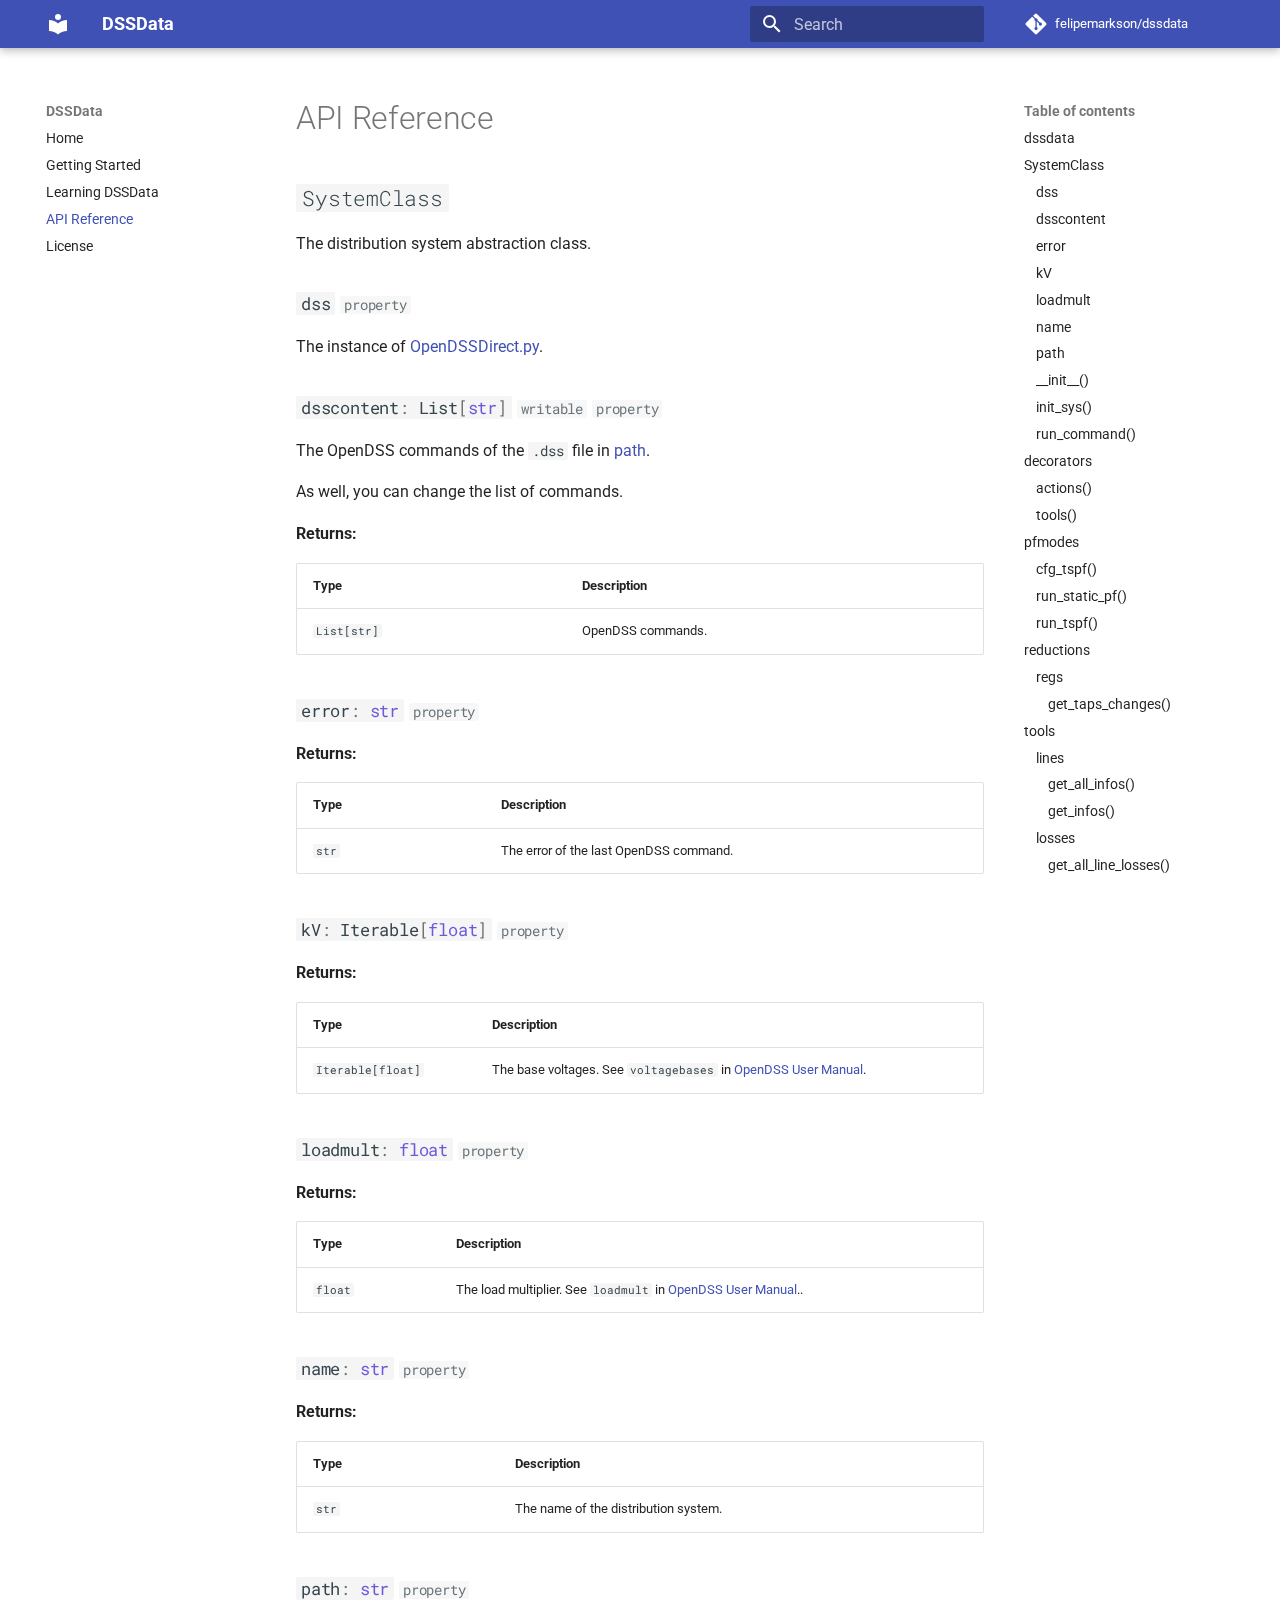
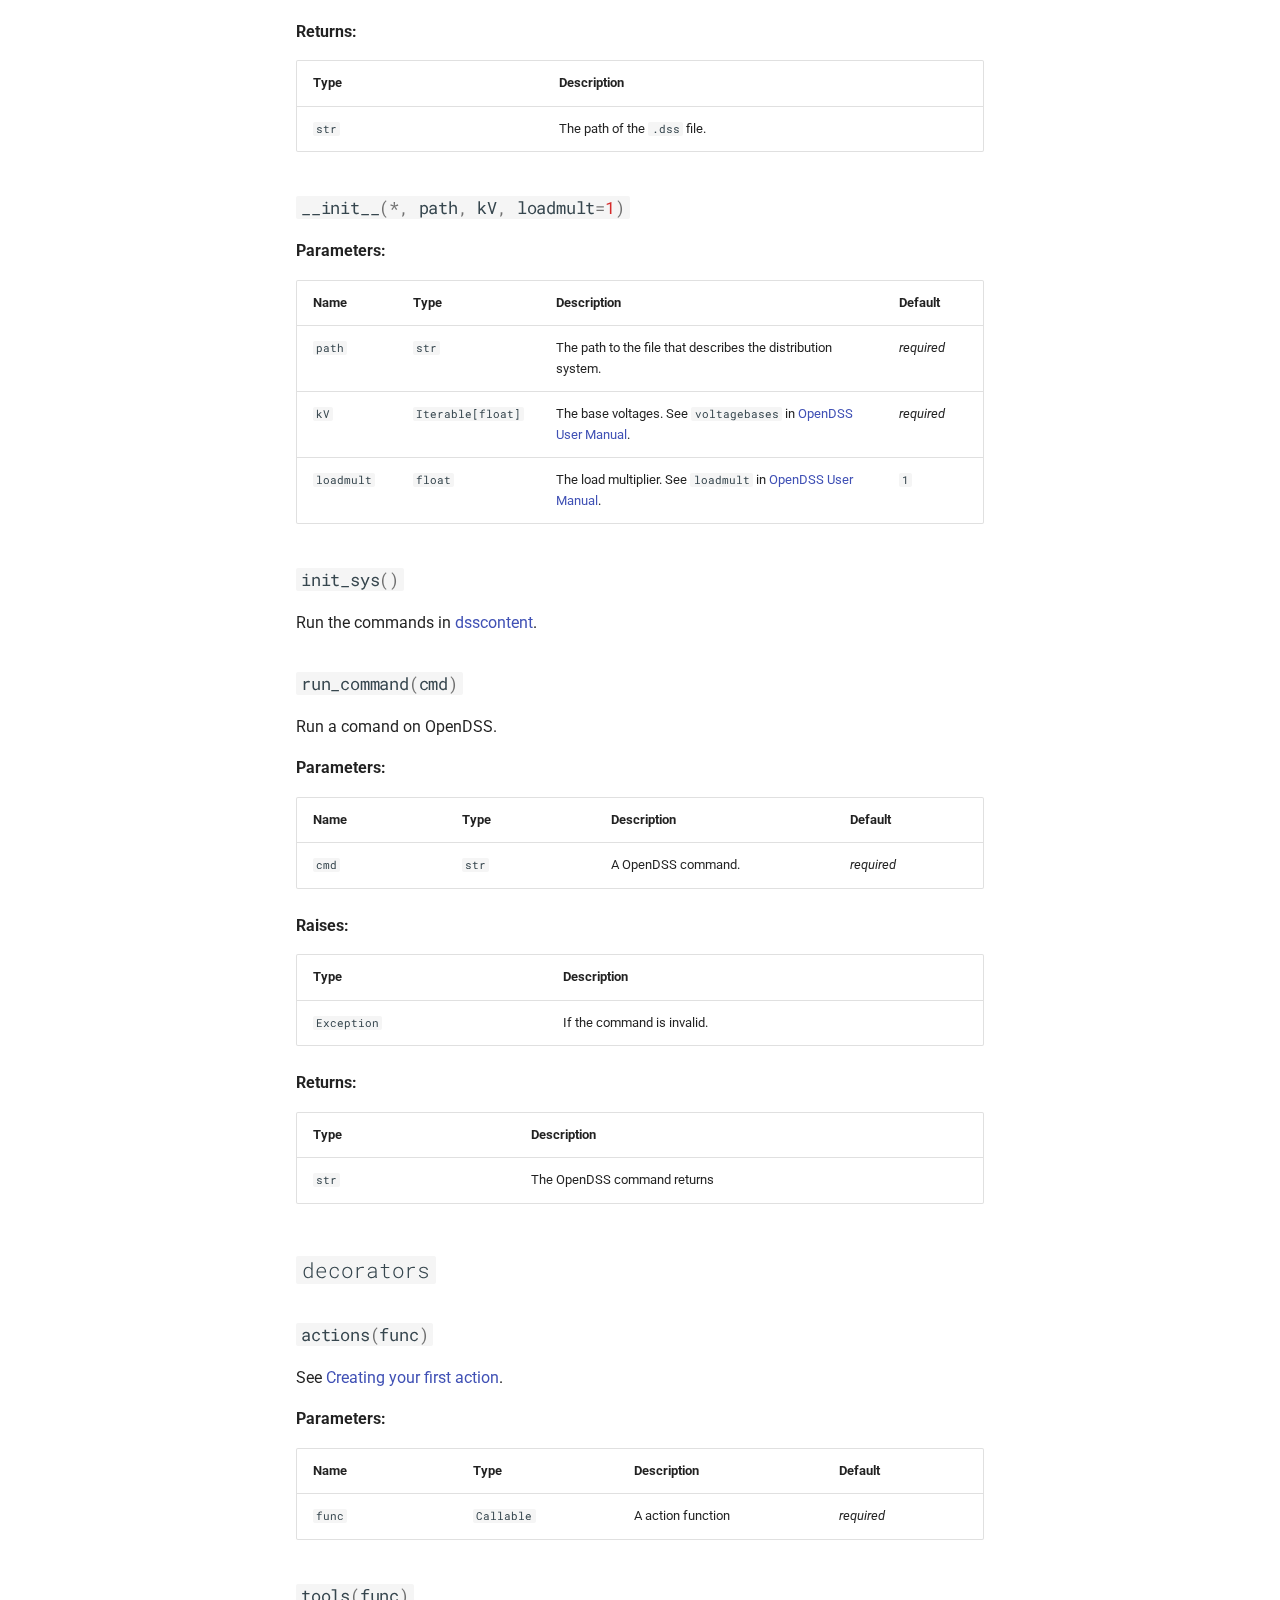
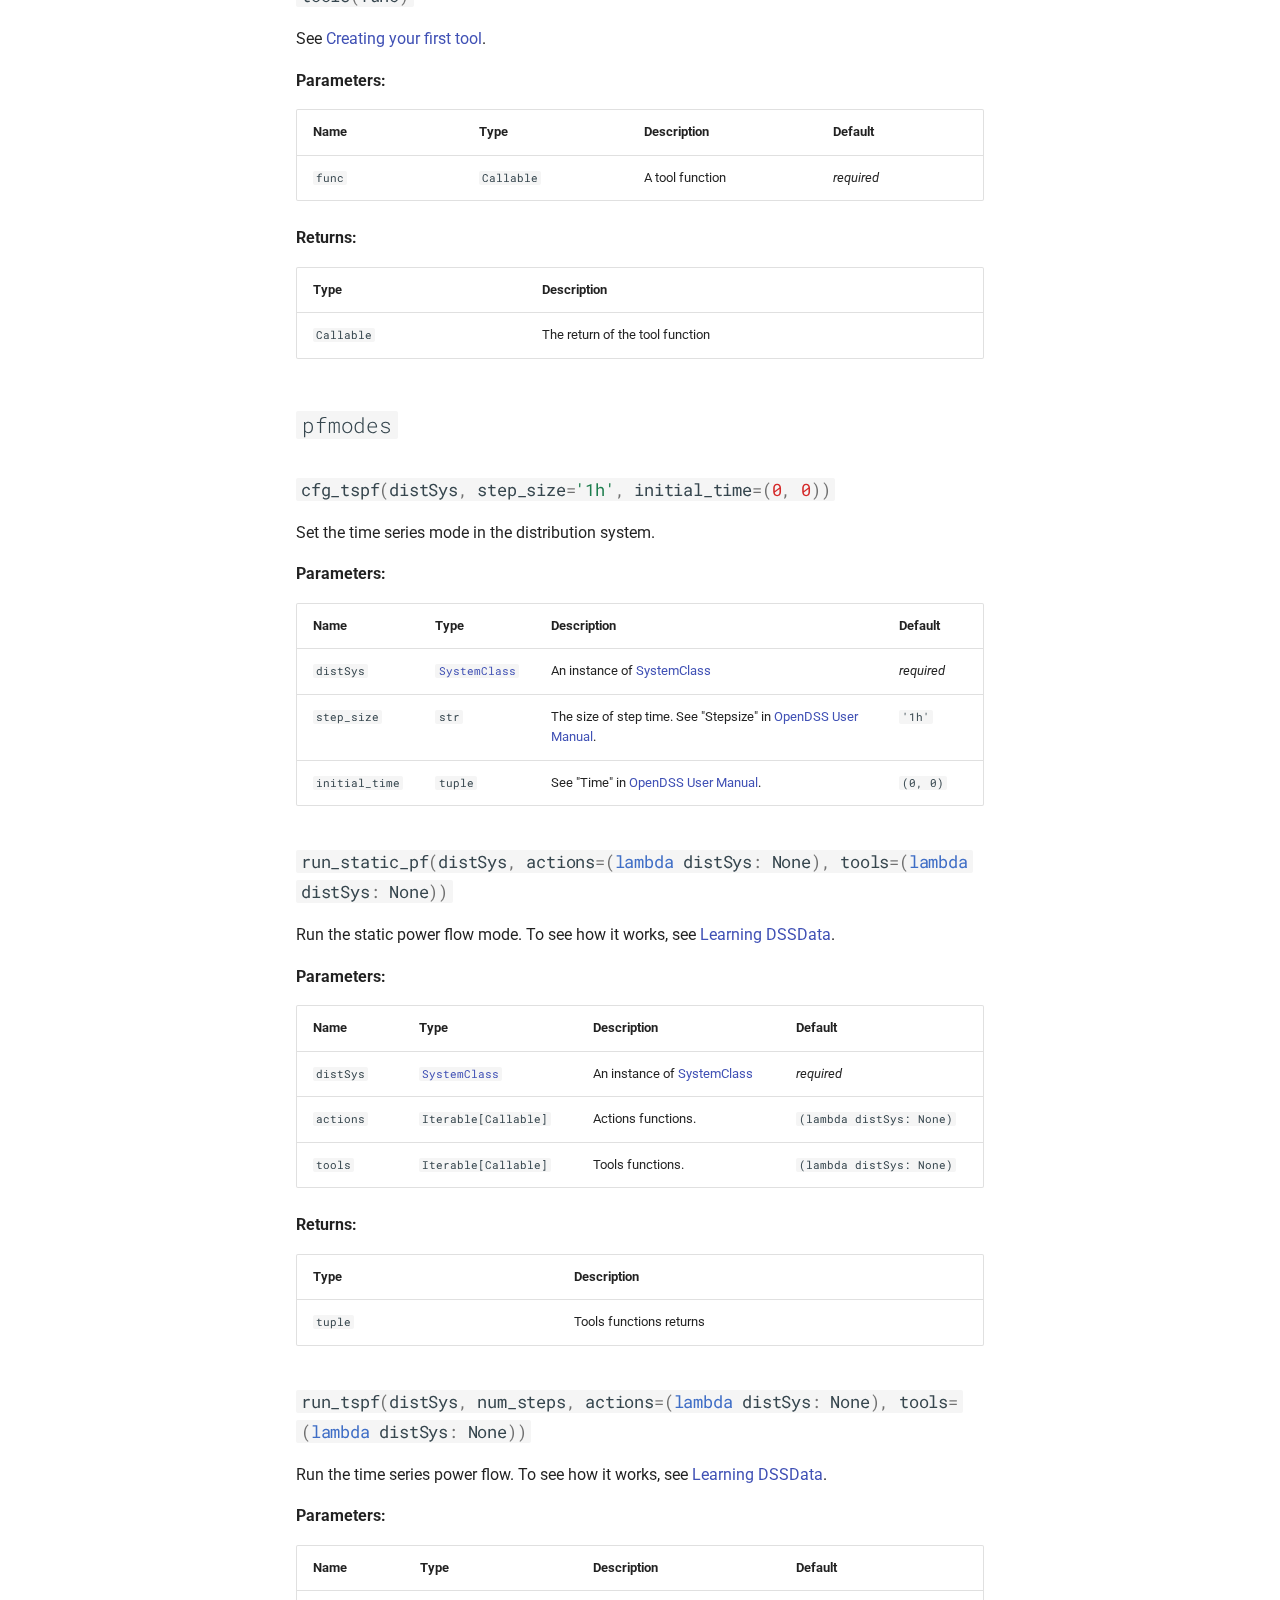
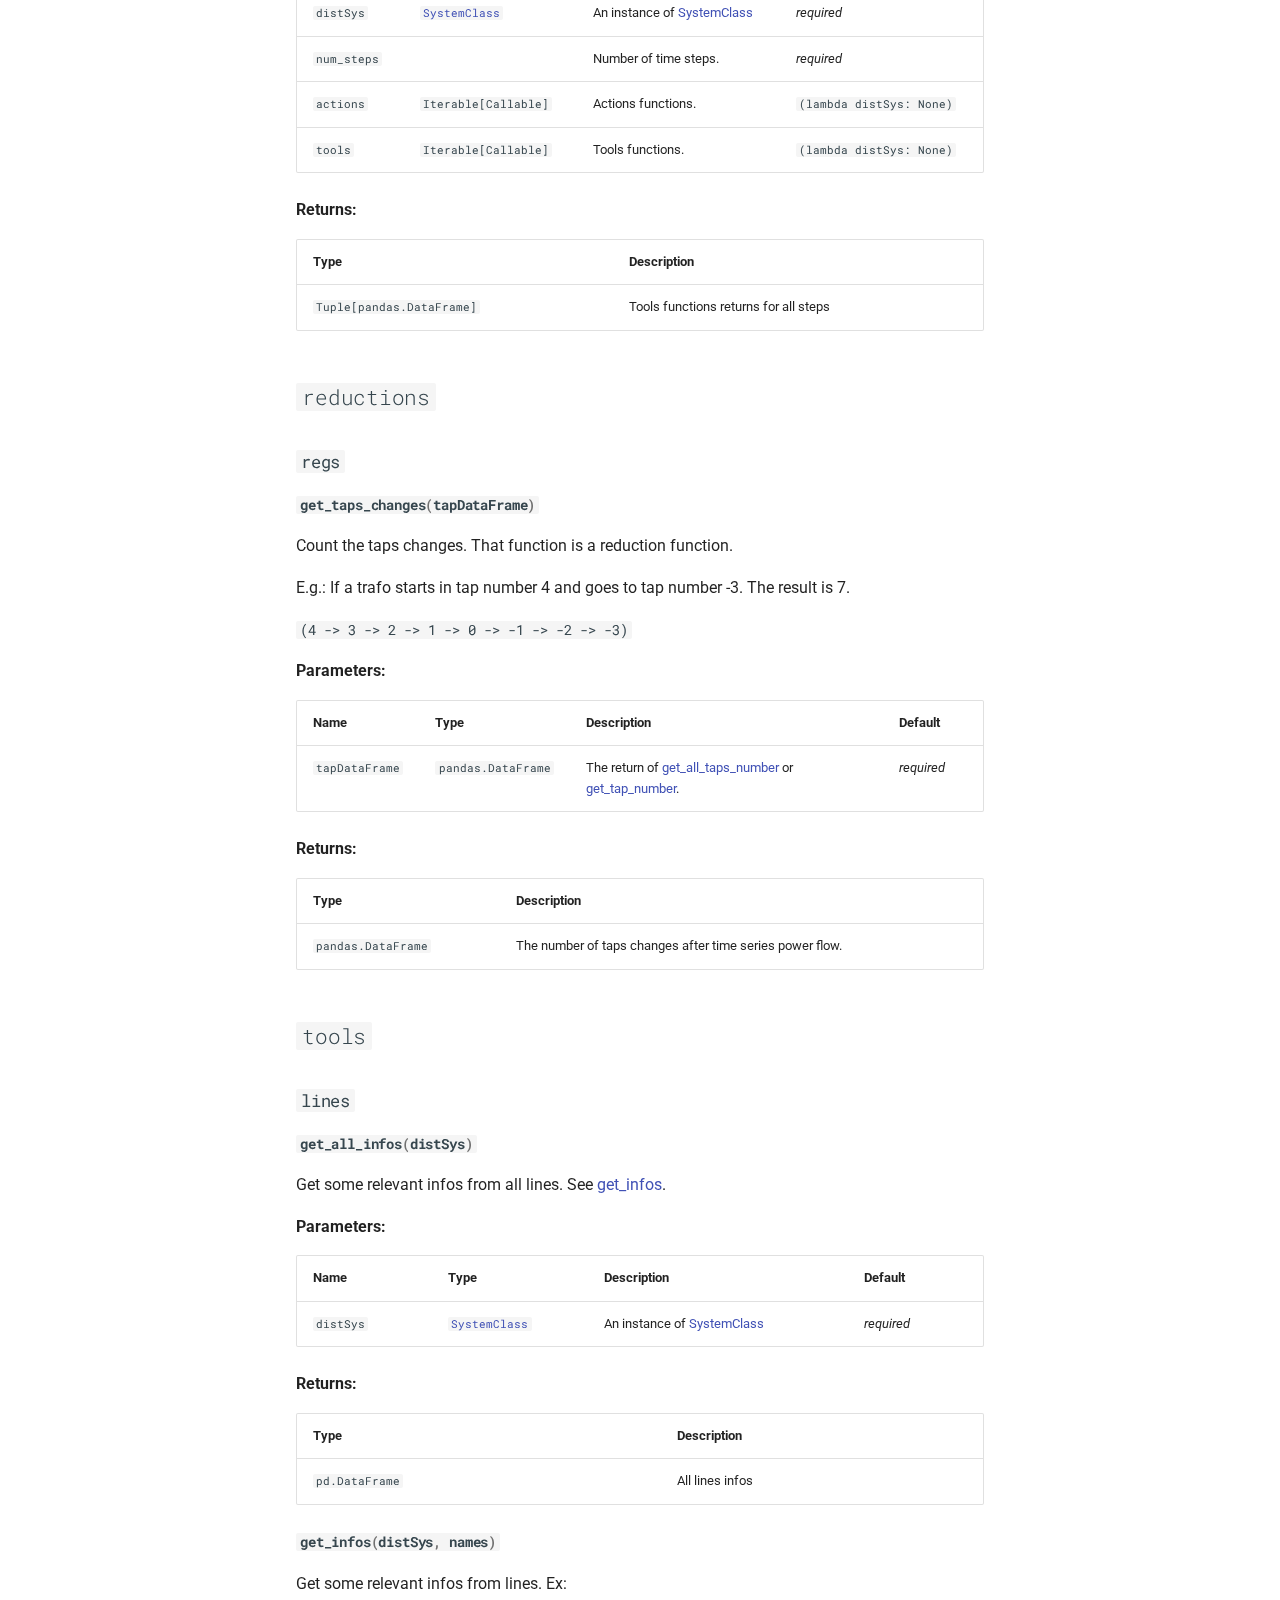
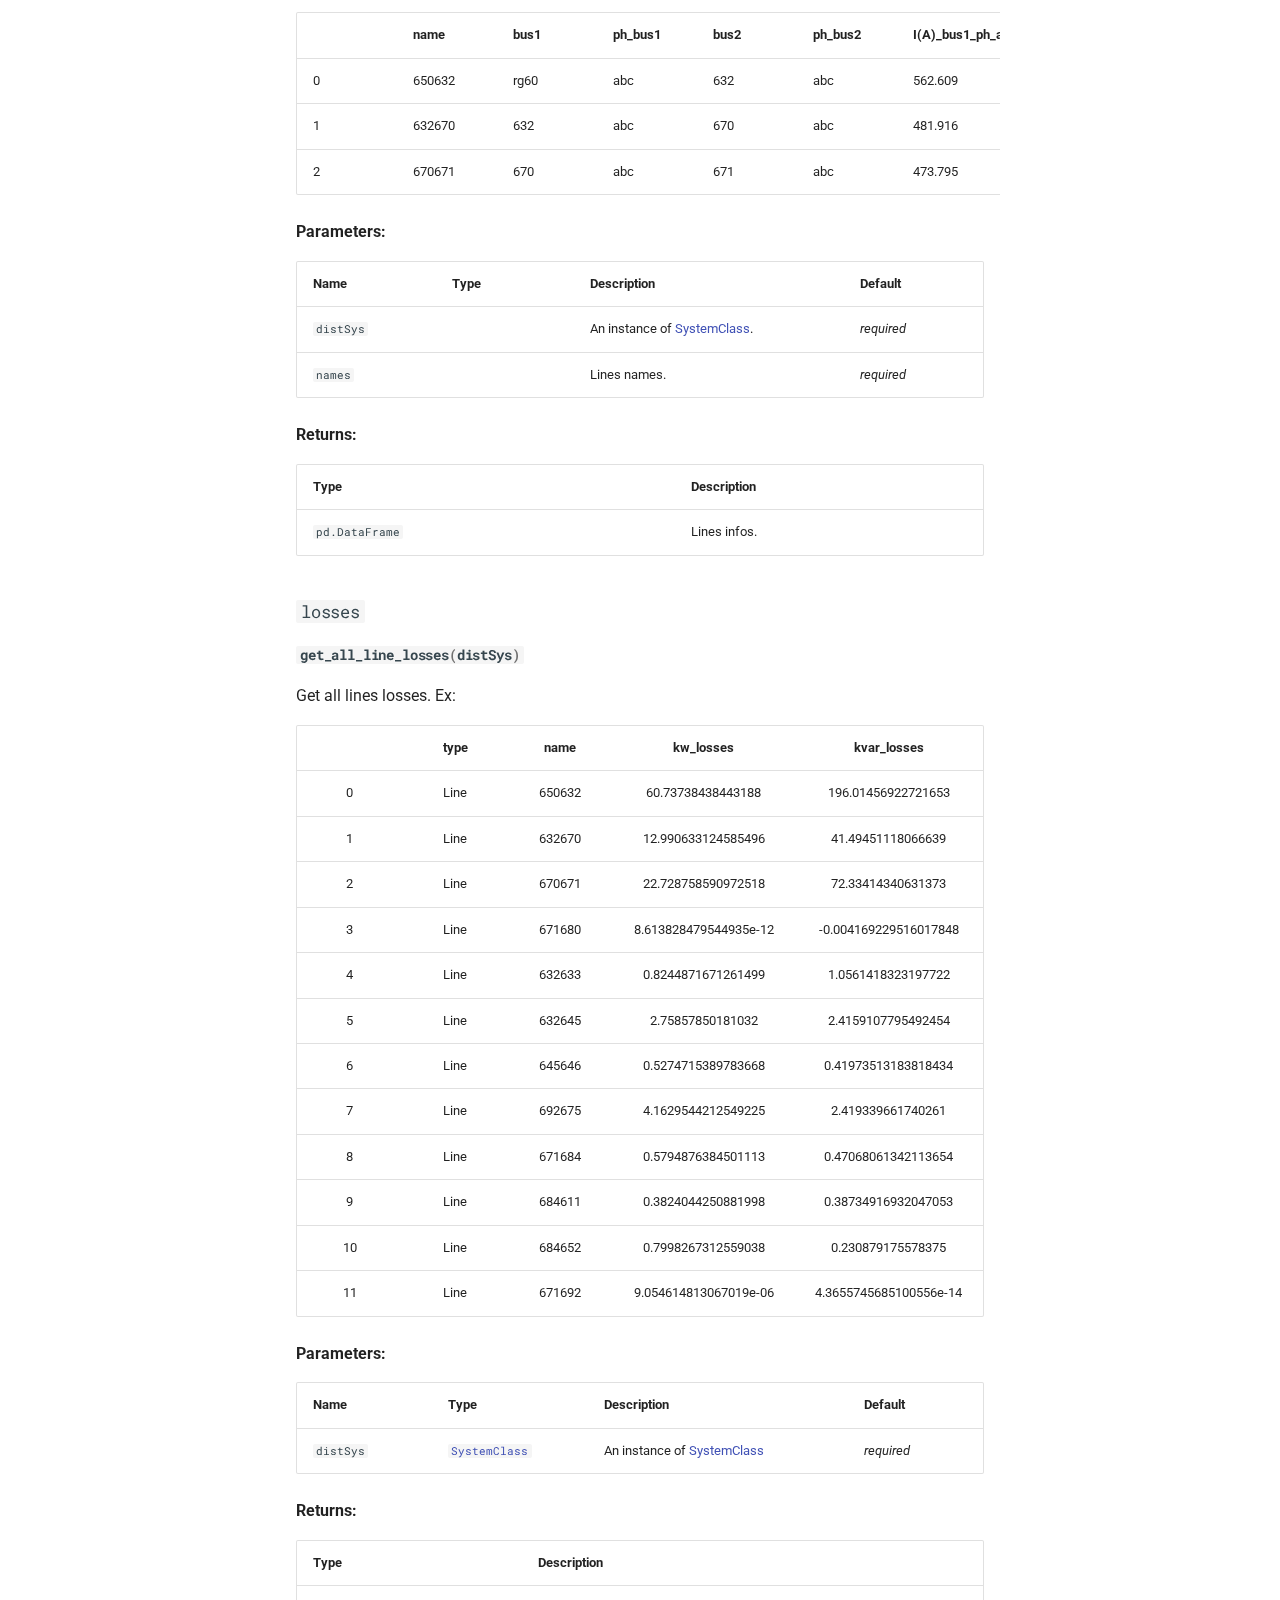
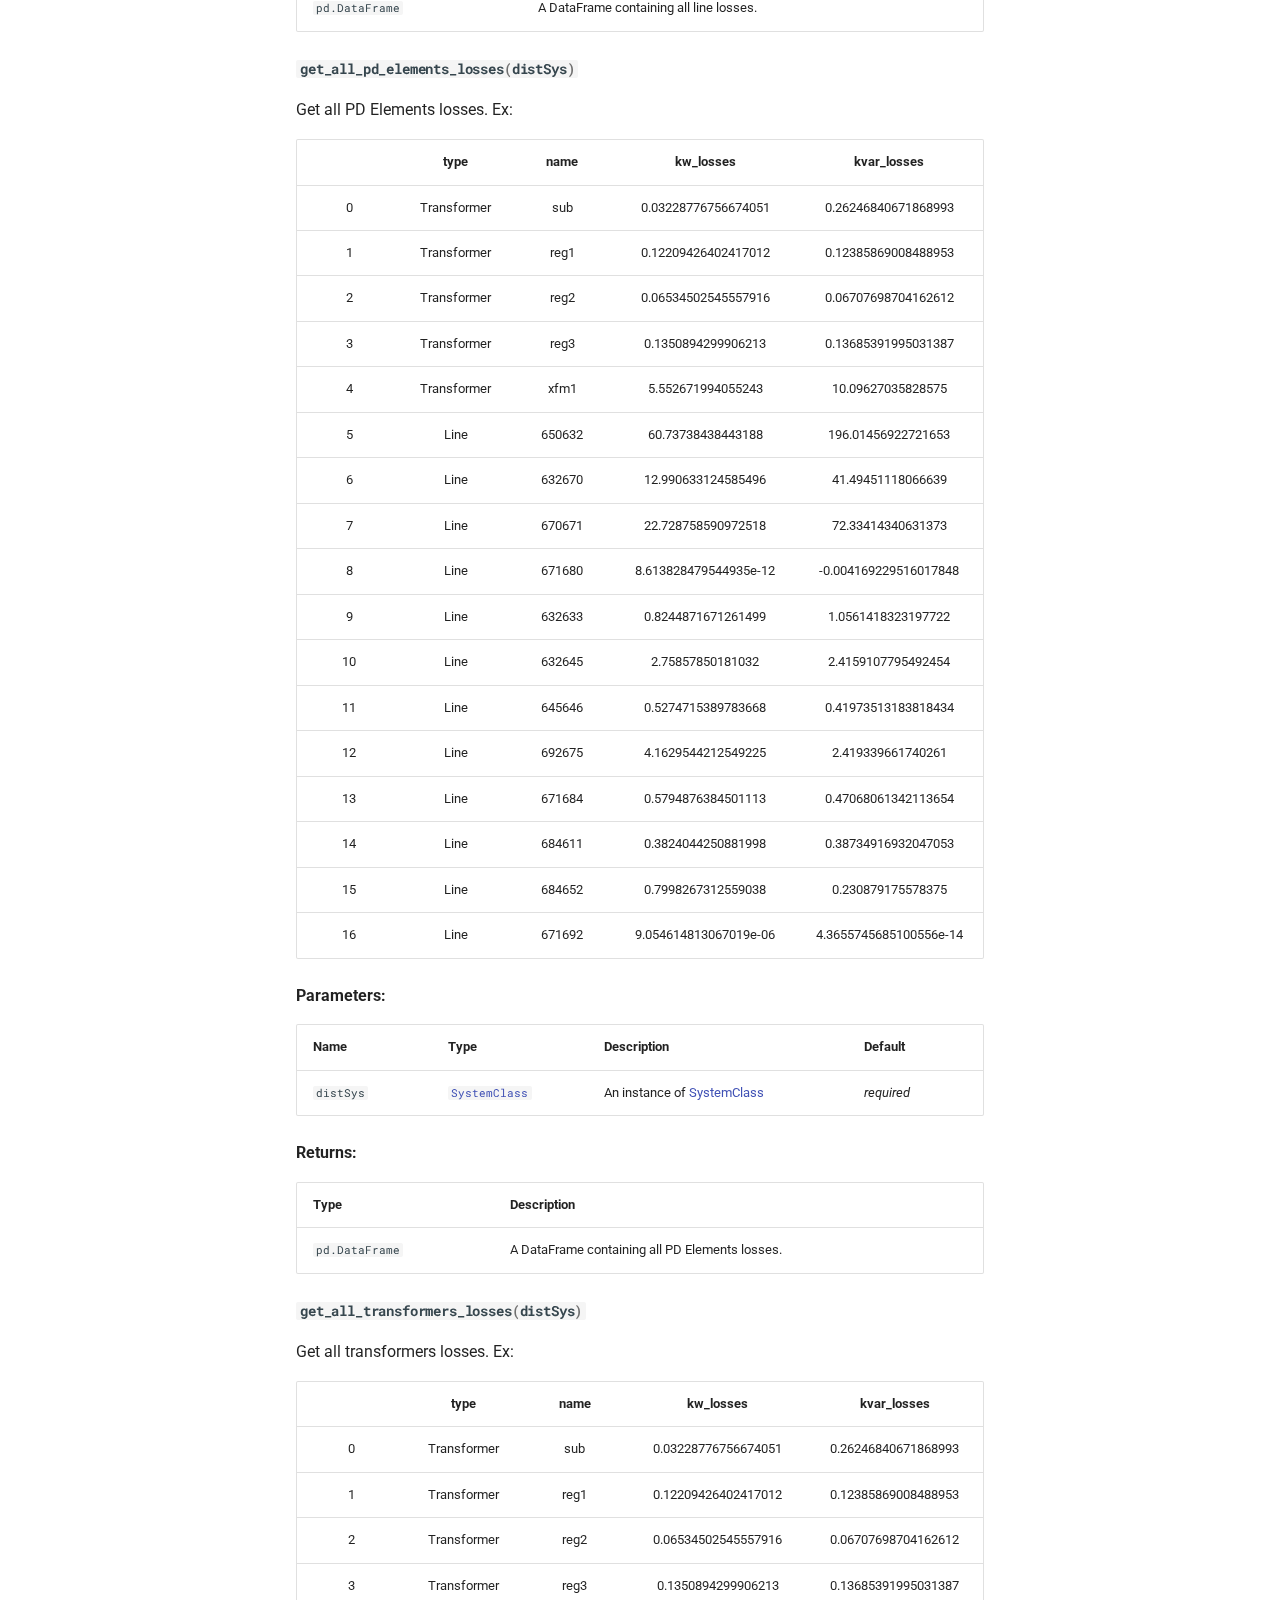
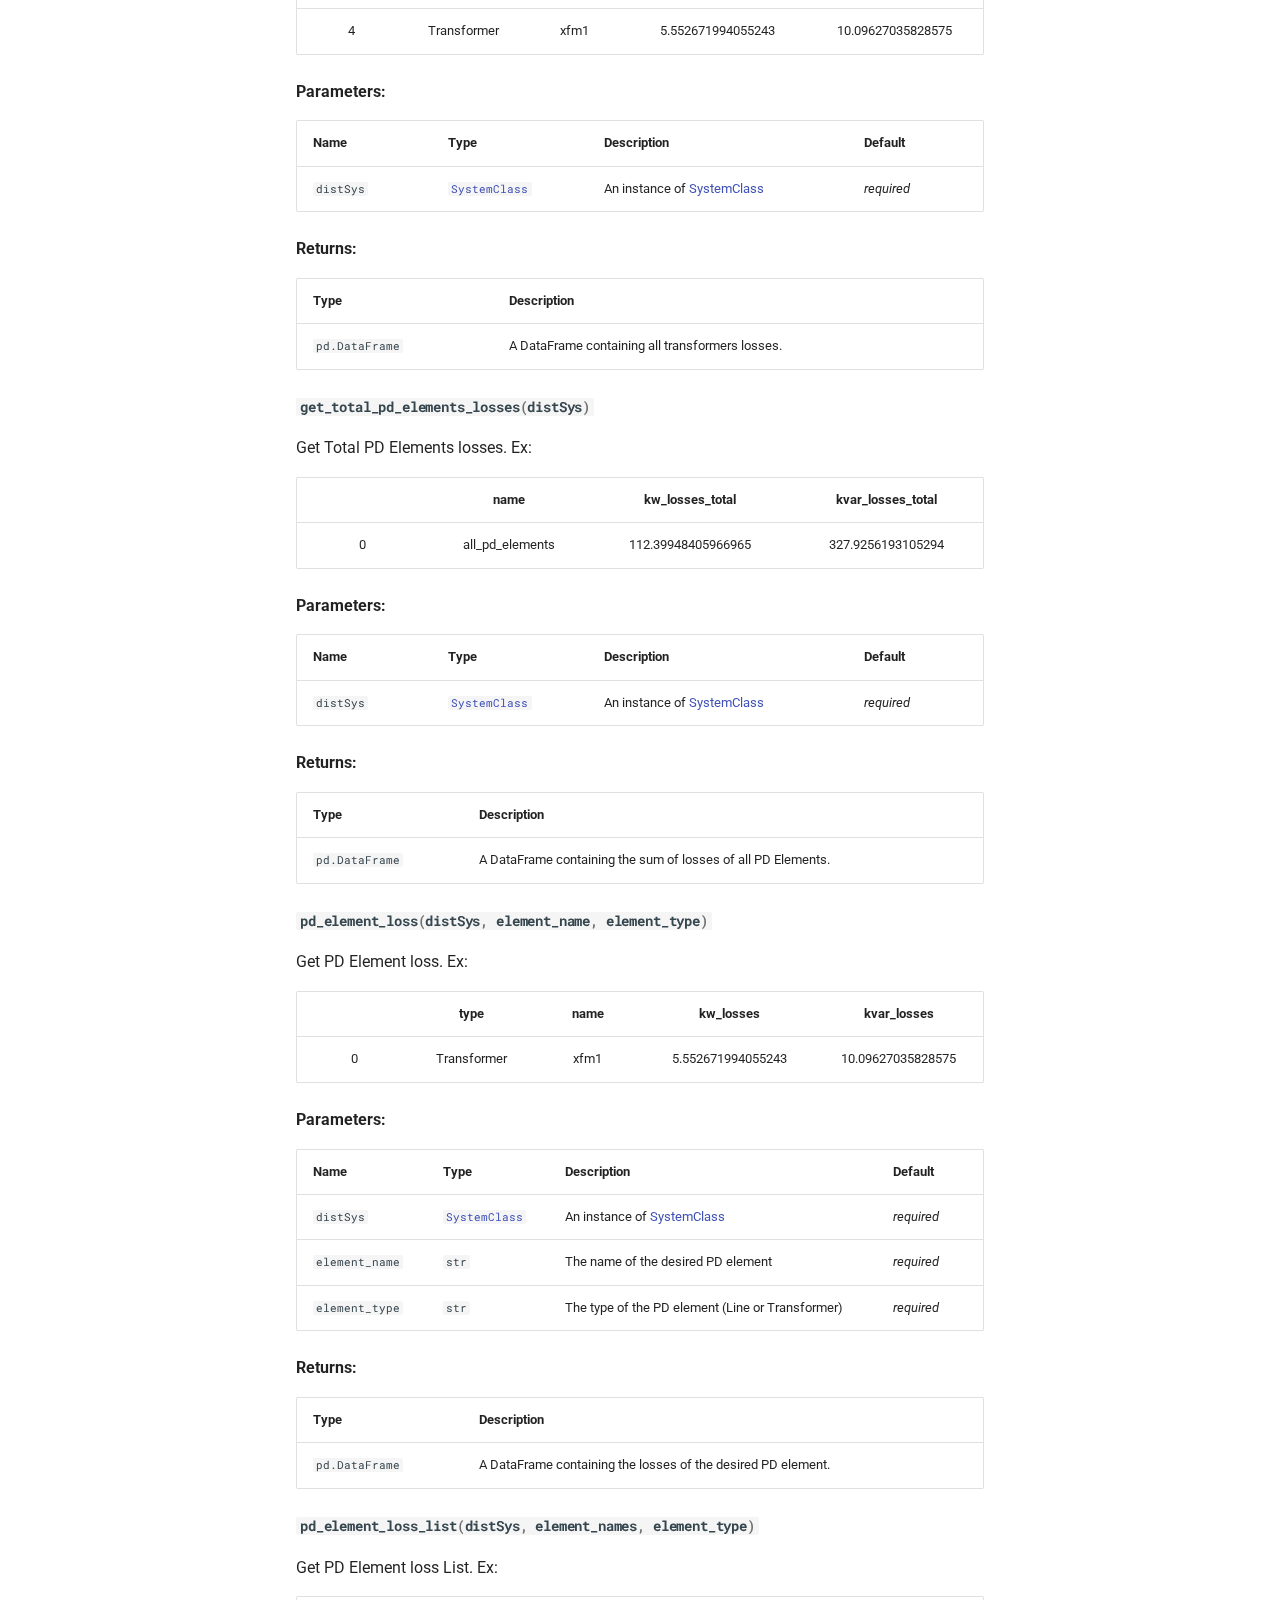
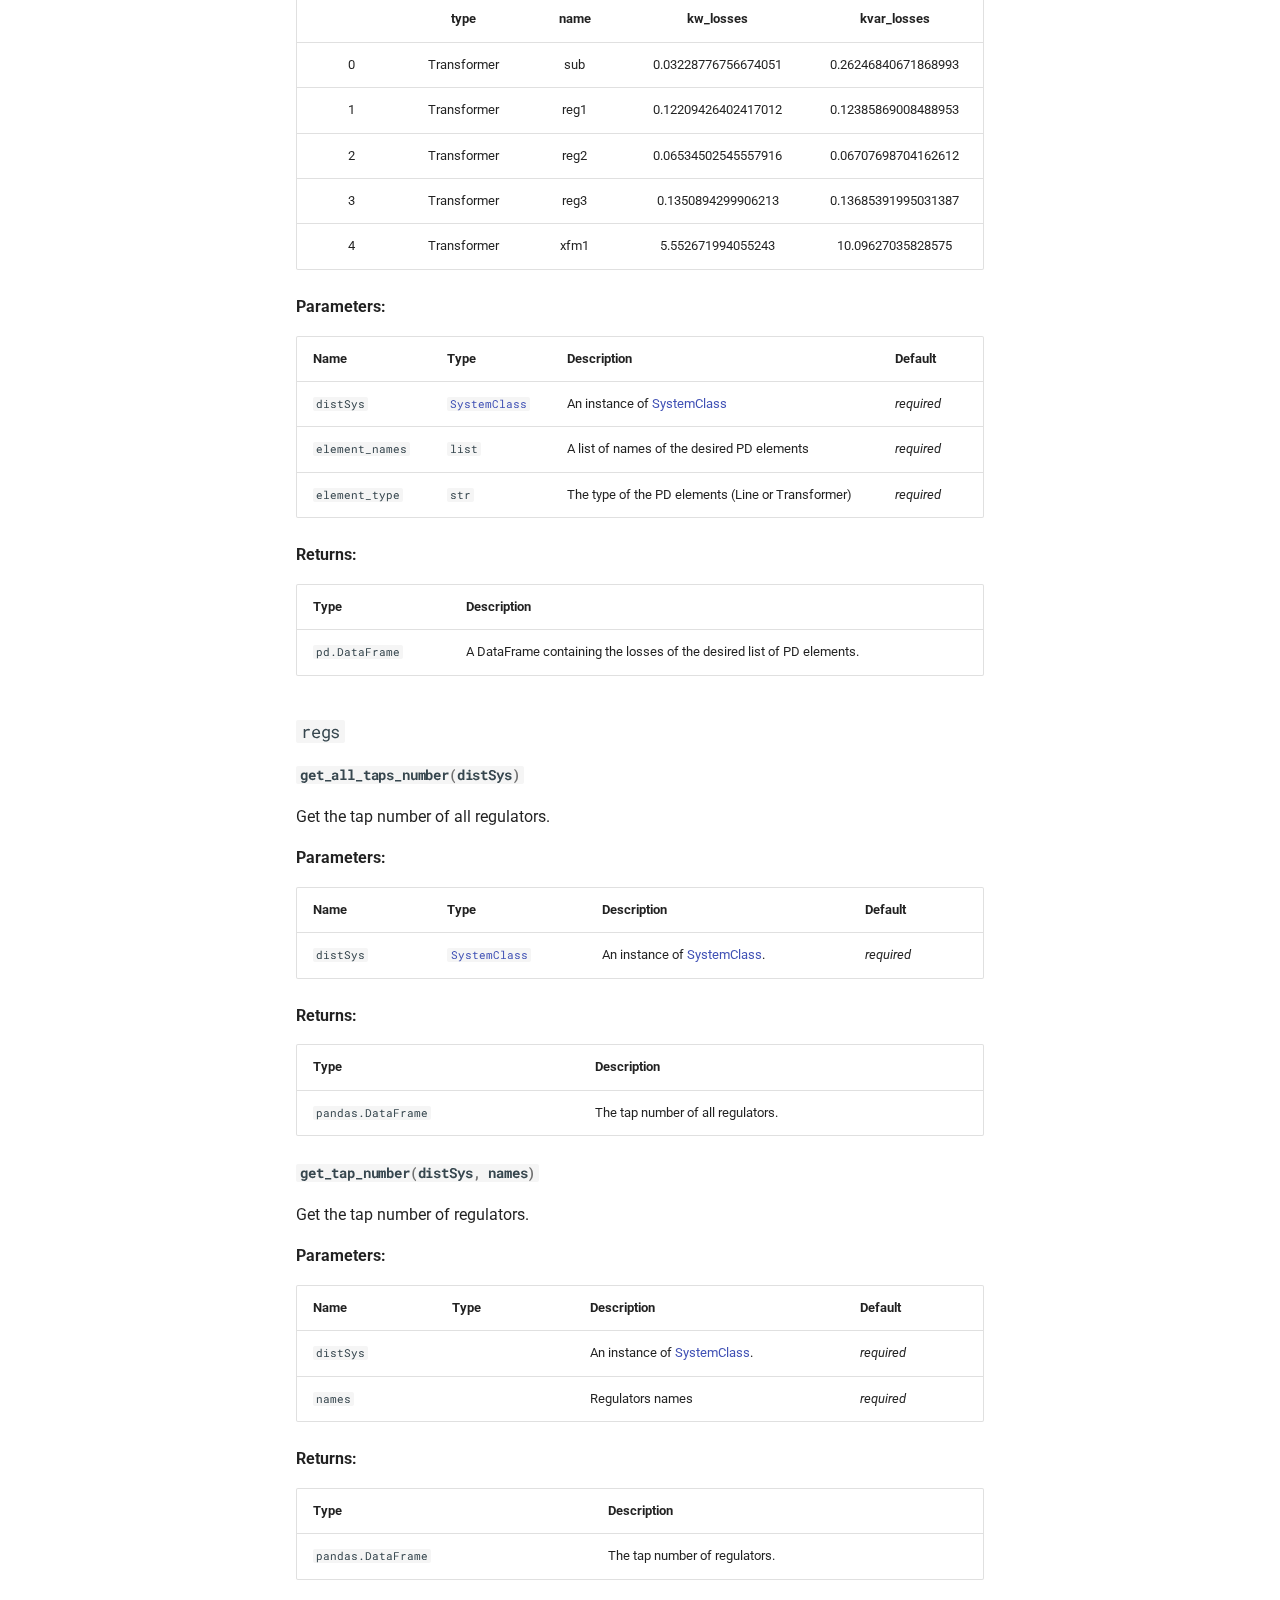
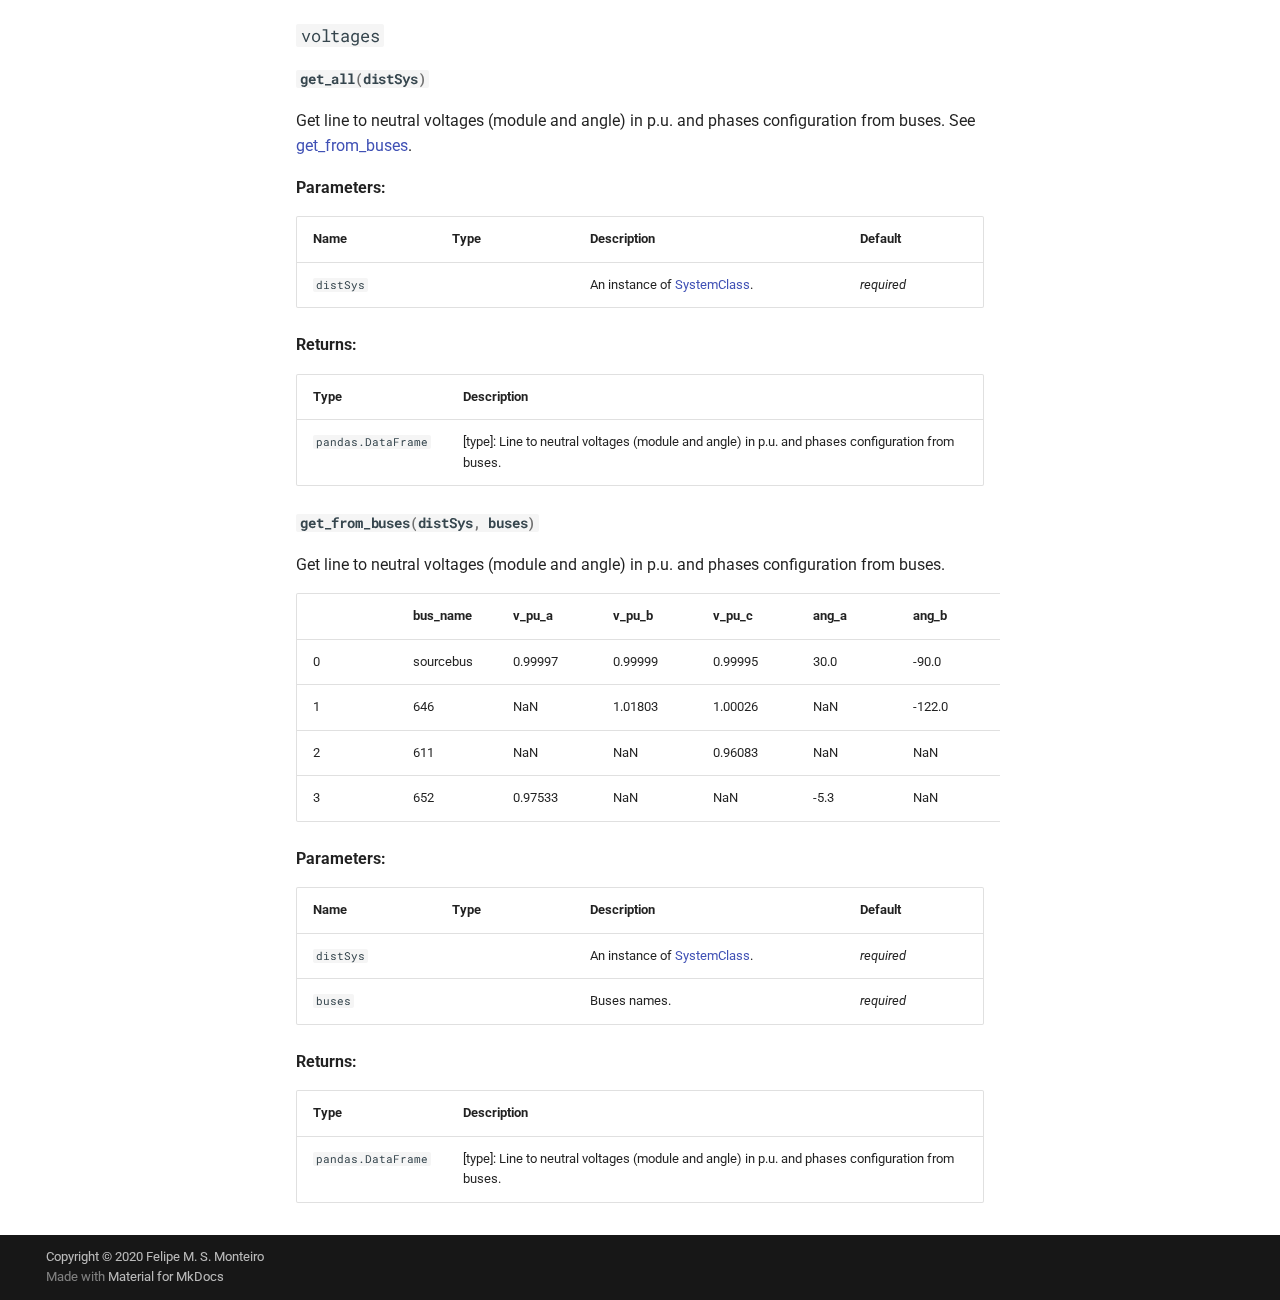
==== commit fc9687c4: "Deployed 14992d7 with MkDocs version: 1.4.2" ====
--- a/api/index.html
+++ b/api/index.html
@@ -14,8 +14,14 @@
       
         <link rel="canonical" href="https://felipemarkson.github.io/dssdata/api/">
       
+      
+        <link rel="prev" href="../tutorial/">
+      
+      
+        <link rel="next" href="../LICENSE/">
+      
       <link rel="icon" href="../assets/images/favicon.png">
-      <meta name="generator" content="mkdocs-1.4.2, mkdocs-material-8.5.10">
+      <meta name="generator" content="mkdocs-1.4.2, mkdocs-material-9.1.3">
     
     
       
@@ -23,11 +29,10 @@
       
     
     
-      <link rel="stylesheet" href="../assets/stylesheets/main.975780f9.min.css">
-      
-        
-        <link rel="stylesheet" href="../assets/stylesheets/palette.2505c338.min.css">
-        
+      <link rel="stylesheet" href="../assets/stylesheets/main.c4a75a56.min.css">
+      
+        
+        <link rel="stylesheet" href="../assets/stylesheets/palette.a0c5b2b5.min.css">
       
       
 
@@ -64,7 +69,7 @@
     
     
     
-    <body dir="ltr" data-md-color-scheme="default" data-md-color-primary="None" data-md-color-accent="None">
+    <body dir="ltr" data-md-color-scheme="default" data-md-color-primary="" data-md-color-accent="">
   
     
     
@@ -86,7 +91,9 @@
     
       
 
-<header class="md-header" data-md-component="header">
+  
+
+<header class="md-header md-header--shadow" data-md-component="header">
   <nav class="md-header__inner md-grid" aria-label="Header">
     <a href=".." title="DSSData" class="md-header__button md-logo" aria-label="DSSData" data-md-component="logo">
       
@@ -142,7 +149,7 @@
           <div class="md-search-result__meta">
             Initializing search
           </div>
-          <ol class="md-search-result__list"></ol>
+          <ol class="md-search-result__list" role="presentation"></ol>
         </div>
       </div>
     </div>
@@ -154,7 +161,7 @@
         <a href="https://github.com/felipemarkson/dssdata" title="Go to repository" class="md-source" data-md-component="source">
   <div class="md-source__icon md-icon">
     
-    <svg xmlns="http://www.w3.org/2000/svg" viewBox="0 0 448 512"><!--! Font Awesome Free 6.2.1 by @fontawesome - https://fontawesome.com License - https://fontawesome.com/license/free (Icons: CC BY 4.0, Fonts: SIL OFL 1.1, Code: MIT License) Copyright 2022 Fonticons, Inc.--><path d="M439.55 236.05 244 40.45a28.87 28.87 0 0 0-40.81 0l-40.66 40.63 51.52 51.52c27.06-9.14 52.68 16.77 43.39 43.68l49.66 49.66c34.23-11.8 61.18 31 35.47 56.69-26.49 26.49-70.21-2.87-56-37.34L240.22 199v121.85c25.3 12.54 22.26 41.85 9.08 55a34.34 34.34 0 0 1-48.55 0c-17.57-17.6-11.07-46.91 11.25-56v-123c-20.8-8.51-24.6-30.74-18.64-45L142.57 101 8.45 235.14a28.86 28.86 0 0 0 0 40.81l195.61 195.6a28.86 28.86 0 0 0 40.8 0l194.69-194.69a28.86 28.86 0 0 0 0-40.81z"/></svg>
+    <svg xmlns="http://www.w3.org/2000/svg" viewBox="0 0 448 512"><!--! Font Awesome Free 6.3.0 by @fontawesome - https://fontawesome.com License - https://fontawesome.com/license/free (Icons: CC BY 4.0, Fonts: SIL OFL 1.1, Code: MIT License) Copyright 2023 Fonticons, Inc.--><path d="M439.55 236.05 244 40.45a28.87 28.87 0 0 0-40.81 0l-40.66 40.63 51.52 51.52c27.06-9.14 52.68 16.77 43.39 43.68l49.66 49.66c34.23-11.8 61.18 31 35.47 56.69-26.49 26.49-70.21-2.87-56-37.34L240.22 199v121.85c25.3 12.54 22.26 41.85 9.08 55a34.34 34.34 0 0 1-48.55 0c-17.57-17.6-11.07-46.91 11.25-56v-123c-20.8-8.51-24.6-30.74-18.64-45L142.57 101 8.45 235.14a28.86 28.86 0 0 0 0 40.81l195.61 195.6a28.86 28.86 0 0 0 40.8 0l194.69-194.69a28.86 28.86 0 0 0 0-40.81z"/></svg>
   </div>
   <div class="md-source__repository">
     felipemarkson/dssdata
@@ -199,7 +206,7 @@
       <a href="https://github.com/felipemarkson/dssdata" title="Go to repository" class="md-source" data-md-component="source">
   <div class="md-source__icon md-icon">
     
-    <svg xmlns="http://www.w3.org/2000/svg" viewBox="0 0 448 512"><!--! Font Awesome Free 6.2.1 by @fontawesome - https://fontawesome.com License - https://fontawesome.com/license/free (Icons: CC BY 4.0, Fonts: SIL OFL 1.1, Code: MIT License) Copyright 2022 Fonticons, Inc.--><path d="M439.55 236.05 244 40.45a28.87 28.87 0 0 0-40.81 0l-40.66 40.63 51.52 51.52c27.06-9.14 52.68 16.77 43.39 43.68l49.66 49.66c34.23-11.8 61.18 31 35.47 56.69-26.49 26.49-70.21-2.87-56-37.34L240.22 199v121.85c25.3 12.54 22.26 41.85 9.08 55a34.34 34.34 0 0 1-48.55 0c-17.57-17.6-11.07-46.91 11.25-56v-123c-20.8-8.51-24.6-30.74-18.64-45L142.57 101 8.45 235.14a28.86 28.86 0 0 0 0 40.81l195.61 195.6a28.86 28.86 0 0 0 40.8 0l194.69-194.69a28.86 28.86 0 0 0 0-40.81z"/></svg>
+    <svg xmlns="http://www.w3.org/2000/svg" viewBox="0 0 448 512"><!--! Font Awesome Free 6.3.0 by @fontawesome - https://fontawesome.com License - https://fontawesome.com/license/free (Icons: CC BY 4.0, Fonts: SIL OFL 1.1, Code: MIT License) Copyright 2023 Fonticons, Inc.--><path d="M439.55 236.05 244 40.45a28.87 28.87 0 0 0-40.81 0l-40.66 40.63 51.52 51.52c27.06-9.14 52.68 16.77 43.39 43.68l49.66 49.66c34.23-11.8 61.18 31 35.47 56.69-26.49 26.49-70.21-2.87-56-37.34L240.22 199v121.85c25.3 12.54 22.26 41.85 9.08 55a34.34 34.34 0 0 1-48.55 0c-17.57-17.6-11.07-46.91 11.25-56v-123c-20.8-8.51-24.6-30.74-18.64-45L142.57 101 8.45 235.14a28.86 28.86 0 0 0 0 40.81l195.61 195.6a28.86 28.86 0 0 0 40.8 0l194.69-194.69a28.86 28.86 0 0 0 0-40.81z"/></svg>
   </div>
   <div class="md-source__repository">
     felipemarkson/dssdata
@@ -265,7 +272,7 @@
   
     <li class="md-nav__item md-nav__item--active">
       
-      <input class="md-nav__toggle md-toggle" data-md-toggle="toc" type="checkbox" id="__toc">
+      <input class="md-nav__toggle md-toggle" type="checkbox" id="__toc">
       
       
         
@@ -1024,10 +1031,8 @@
                 
                   
 
-  <a href="https://github.com/felipemarkson/dssdata/edit/master/docs/api/index.md" title="Edit this page" class="md-content__button md-icon">
-    
-    <svg xmlns="http://www.w3.org/2000/svg" viewBox="0 0 24 24"><path d="M20.71 7.04c.39-.39.39-1.04 0-1.41l-2.34-2.34c-.37-.39-1.02-.39-1.41 0l-1.84 1.83 3.75 3.75M3 17.25V21h3.75L17.81 9.93l-3.75-3.75L3 17.25Z"/></svg>
-  </a>
+  
+  
 
 
 <h1 id="api-reference">API Reference</h1>
@@ -1083,7 +1088,7 @@
 
 
 <h3 id="dssdata.SystemClass.dss" class="doc doc-heading">
-<code class="codehilite language-python"><span class="n">dss</span></code>
+<code class="highlight language-python"><span class="n">dss</span></code>
   
   <span class="doc doc-labels">
       <small class="doc doc-label doc-label-property"><code>property</code></small>
@@ -1104,11 +1109,11 @@
 
 
 <h3 id="dssdata.SystemClass.dsscontent" class="doc doc-heading">
-<code class="codehilite language-python"><span class="n">dsscontent</span><span class="p">:</span> <span class="n">List</span><span class="p">[</span><span class="nb">str</span><span class="p">]</span></code>
+<code class="highlight language-python"><span class="n">dsscontent</span><span class="p">:</span> <span class="n">List</span><span class="p">[</span><span class="nb">str</span><span class="p">]</span></code>
   
   <span class="doc doc-labels">
+      <small class="doc doc-label doc-label-writable"><code>writable</code></small>
       <small class="doc doc-label doc-label-property"><code>property</code></small>
-      <small class="doc doc-label doc-label-writable"><code>writable</code></small>
   </span>
 
 </h3>
@@ -1145,7 +1150,7 @@
 
 
 <h3 id="dssdata.SystemClass.error" class="doc doc-heading">
-<code class="codehilite language-python"><span class="n">error</span><span class="p">:</span> <span class="nb">str</span></code>
+<code class="highlight language-python"><span class="n">error</span><span class="p">:</span> <span class="nb">str</span></code>
   
   <span class="doc doc-labels">
       <small class="doc doc-label doc-label-property"><code>property</code></small>
@@ -1183,7 +1188,7 @@
 
 
 <h3 id="dssdata.SystemClass.kV" class="doc doc-heading">
-<code class="codehilite language-python"><span class="n">kV</span><span class="p">:</span> <span class="n">Iterable</span><span class="p">[</span><span class="nb">float</span><span class="p">]</span></code>
+<code class="highlight language-python"><span class="n">kV</span><span class="p">:</span> <span class="n">Iterable</span><span class="p">[</span><span class="nb">float</span><span class="p">]</span></code>
   
   <span class="doc doc-labels">
       <small class="doc doc-label doc-label-property"><code>property</code></small>
@@ -1221,7 +1226,7 @@
 
 
 <h3 id="dssdata.SystemClass.loadmult" class="doc doc-heading">
-<code class="codehilite language-python"><span class="n">loadmult</span><span class="p">:</span> <span class="nb">float</span></code>
+<code class="highlight language-python"><span class="n">loadmult</span><span class="p">:</span> <span class="nb">float</span></code>
   
   <span class="doc doc-labels">
       <small class="doc doc-label doc-label-property"><code>property</code></small>
@@ -1259,7 +1264,7 @@
 
 
 <h3 id="dssdata.SystemClass.name" class="doc doc-heading">
-<code class="codehilite language-python"><span class="n">name</span><span class="p">:</span> <span class="nb">str</span></code>
+<code class="highlight language-python"><span class="n">name</span><span class="p">:</span> <span class="nb">str</span></code>
   
   <span class="doc doc-labels">
       <small class="doc doc-label doc-label-property"><code>property</code></small>
@@ -1297,7 +1302,7 @@
 
 
 <h3 id="dssdata.SystemClass.path" class="doc doc-heading">
-<code class="codehilite language-python"><span class="n">path</span><span class="p">:</span> <span class="nb">str</span></code>
+<code class="highlight language-python"><span class="n">path</span><span class="p">:</span> <span class="nb">str</span></code>
   
   <span class="doc doc-labels">
       <small class="doc doc-label doc-label-property"><code>property</code></small>
@@ -1337,7 +1342,7 @@
 
 
 <h3 id="dssdata.SystemClass.__init__" class="doc doc-heading">
-<code class="codehilite language-python"><span class="fm">__init__</span><span class="p">(</span><span class="o">*</span><span class="p">,</span> <span class="n">path</span><span class="p">,</span> <span class="n">kV</span><span class="p">,</span> <span class="n">loadmult</span><span class="o">=</span><span class="mi">1</span><span class="p">)</span></code>
+<code class="highlight language-python"><span class="fm">__init__</span><span class="p">(</span><span class="o">*</span><span class="p">,</span> <span class="n">path</span><span class="p">,</span> <span class="n">kV</span><span class="p">,</span> <span class="n">loadmult</span><span class="o">=</span><span class="mi">1</span><span class="p">)</span></code>
 
 </h3>
 
@@ -1398,7 +1403,7 @@
 
 
 <h3 id="dssdata.SystemClass.init_sys" class="doc doc-heading">
-<code class="codehilite language-python"><span class="n">init_sys</span><span class="p">()</span></code>
+<code class="highlight language-python"><span class="n">init_sys</span><span class="p">()</span></code>
 
 </h3>
 
@@ -1416,7 +1421,7 @@
 
 
 <h3 id="dssdata.SystemClass.run_command" class="doc doc-heading">
-<code class="codehilite language-python"><span class="n">run_command</span><span class="p">(</span><span class="n">cmd</span><span class="p">)</span></code>
+<code class="highlight language-python"><span class="n">run_command</span><span class="p">(</span><span class="n">cmd</span><span class="p">)</span></code>
 
 </h3>
 
@@ -1528,7 +1533,7 @@
 
 
 <h3 id="dssdata.decorators.actions" class="doc doc-heading">
-<code class="codehilite language-python"><span class="n">actions</span><span class="p">(</span><span class="n">func</span><span class="p">)</span></code>
+<code class="highlight language-python"><span class="n">actions</span><span class="p">(</span><span class="n">func</span><span class="p">)</span></code>
 
 </h3>
 
@@ -1570,7 +1575,7 @@
 
 
 <h3 id="dssdata.decorators.tools" class="doc doc-heading">
-<code class="codehilite language-python"><span class="n">tools</span><span class="p">(</span><span class="n">func</span><span class="p">)</span></code>
+<code class="highlight language-python"><span class="n">tools</span><span class="p">(</span><span class="n">func</span><span class="p">)</span></code>
 
 </h3>
 
@@ -1662,7 +1667,7 @@
 
 
 <h3 id="dssdata.pfmodes.cfg_tspf" class="doc doc-heading">
-<code class="codehilite language-python"><span class="n">cfg_tspf</span><span class="p">(</span><span class="n">distSys</span><span class="p">,</span> <span class="n">step_size</span><span class="o">=</span><span class="s1">&#39;1h&#39;</span><span class="p">,</span> <span class="n">initial_time</span><span class="o">=</span><span class="p">(</span><span class="mi">0</span><span class="p">,</span> <span class="mi">0</span><span class="p">))</span></code>
+<code class="highlight language-python"><span class="n">cfg_tspf</span><span class="p">(</span><span class="n">distSys</span><span class="p">,</span> <span class="n">step_size</span><span class="o">=</span><span class="s1">&#39;1h&#39;</span><span class="p">,</span> <span class="n">initial_time</span><span class="o">=</span><span class="p">(</span><span class="mi">0</span><span class="p">,</span> <span class="mi">0</span><span class="p">))</span></code>
 
 </h3>
 
@@ -1724,7 +1729,7 @@
 
 
 <h3 id="dssdata.pfmodes.run_static_pf" class="doc doc-heading">
-<code class="codehilite language-python"><span class="n">run_static_pf</span><span class="p">(</span><span class="n">distSys</span><span class="p">,</span> <span class="n">actions</span><span class="o">=</span><span class="p">(</span><span class="k">lambda</span> <span class="n">distSys</span><span class="p">:</span> <span class="kc">None</span><span class="p">),</span> <span class="n">tools</span><span class="o">=</span><span class="p">(</span><span class="k">lambda</span> <span class="n">distSys</span><span class="p">:</span> <span class="kc">None</span><span class="p">))</span></code>
+<code class="highlight language-python"><span class="n">run_static_pf</span><span class="p">(</span><span class="n">distSys</span><span class="p">,</span> <span class="n">actions</span><span class="o">=</span><span class="p">(</span><span class="k">lambda</span> <span class="n">distSys</span><span class="p">:</span> <span class="kc">None</span><span class="p">),</span> <span class="n">tools</span><span class="o">=</span><span class="p">(</span><span class="k">lambda</span> <span class="n">distSys</span><span class="p">:</span> <span class="kc">None</span><span class="p">))</span></code>
 
 </h3>
 
@@ -1805,7 +1810,7 @@
 
 
 <h3 id="dssdata.pfmodes.run_tspf" class="doc doc-heading">
-<code class="codehilite language-python"><span class="n">run_tspf</span><span class="p">(</span><span class="n">distSys</span><span class="p">,</span> <span class="n">num_steps</span><span class="p">,</span> <span class="n">actions</span><span class="o">=</span><span class="p">(</span><span class="k">lambda</span> <span class="n">distSys</span><span class="p">:</span> <span class="kc">None</span><span class="p">),</span> <span class="n">tools</span><span class="o">=</span><span class="p">(</span><span class="k">lambda</span> <span class="n">distSys</span><span class="p">:</span> <span class="kc">None</span><span class="p">))</span></code>
+<code class="highlight language-python"><span class="n">run_tspf</span><span class="p">(</span><span class="n">distSys</span><span class="p">,</span> <span class="n">num_steps</span><span class="p">,</span> <span class="n">actions</span><span class="o">=</span><span class="p">(</span><span class="k">lambda</span> <span class="n">distSys</span><span class="p">:</span> <span class="kc">None</span><span class="p">),</span> <span class="n">tools</span><span class="o">=</span><span class="p">(</span><span class="k">lambda</span> <span class="n">distSys</span><span class="p">:</span> <span class="kc">None</span><span class="p">))</span></code>
 
 </h3>
 
@@ -1952,7 +1957,7 @@
 
 
 <h4 id="dssdata.reductions.regs.get_taps_changes" class="doc doc-heading">
-<code class="codehilite language-python"><span class="n">get_taps_changes</span><span class="p">(</span><span class="n">tapDataFrame</span><span class="p">)</span></code>
+<code class="highlight language-python"><span class="n">get_taps_changes</span><span class="p">(</span><span class="n">tapDataFrame</span><span class="p">)</span></code>
 
 </h4>
 
@@ -1960,6 +1965,10 @@
   <div class="doc doc-contents ">
   
       <p>Count the taps changes. That function is a reduction function.</p>
+<p>E.g.:
+If a trafo starts in tap number 4 and goes to tap number -3.
+The result is 7. </p>
+<p><code>(4 -&gt; 3 -&gt; 2 -&gt; 1 -&gt; 0 -&gt; -1 -&gt; -2 -&gt; -3)</code></p>
 
   <p><strong>Parameters:</strong></p>
   <table>
@@ -2076,7 +2085,7 @@
 
 
 <h4 id="dssdata.tools.lines.get_all_infos" class="doc doc-heading">
-<code class="codehilite language-python"><span class="n">get_all_infos</span><span class="p">(</span><span class="n">distSys</span><span class="p">)</span></code>
+<code class="highlight language-python"><span class="n">get_all_infos</span><span class="p">(</span><span class="n">distSys</span><span class="p">)</span></code>
 
 </h4>
 
@@ -2136,7 +2145,7 @@
 
 
 <h4 id="dssdata.tools.lines.get_infos" class="doc doc-heading">
-<code class="codehilite language-python"><span class="n">get_infos</span><span class="p">(</span><span class="n">distSys</span><span class="p">,</span> <span class="n">names</span><span class="p">)</span></code>
+<code class="highlight language-python"><span class="n">get_infos</span><span class="p">(</span><span class="n">distSys</span><span class="p">,</span> <span class="n">names</span><span class="p">)</span></code>
 
 </h4>
 
@@ -2347,7 +2356,7 @@
 
 
 <h4 id="dssdata.tools.losses.get_all_line_losses" class="doc doc-heading">
-<code class="codehilite language-python"><span class="n">get_all_line_losses</span><span class="p">(</span><span class="n">distSys</span><span class="p">)</span></code>
+<code class="highlight language-python"><span class="n">get_all_line_losses</span><span class="p">(</span><span class="n">distSys</span><span class="p">)</span></code>
 
 </h4>
 
@@ -2505,7 +2514,7 @@
 
 
 <h4 id="dssdata.tools.losses.get_all_pd_elements_losses" class="doc doc-heading">
-<code class="codehilite language-python"><span class="n">get_all_pd_elements_losses</span><span class="p">(</span><span class="n">distSys</span><span class="p">)</span></code>
+<code class="highlight language-python"><span class="n">get_all_pd_elements_losses</span><span class="p">(</span><span class="n">distSys</span><span class="p">)</span></code>
 
 </h4>
 
@@ -2698,7 +2707,7 @@
 
 
 <h4 id="dssdata.tools.losses.get_all_transformers_losses" class="doc doc-heading">
-<code class="codehilite language-python"><span class="n">get_all_transformers_losses</span><span class="p">(</span><span class="n">distSys</span><span class="p">)</span></code>
+<code class="highlight language-python"><span class="n">get_all_transformers_losses</span><span class="p">(</span><span class="n">distSys</span><span class="p">)</span></code>
 
 </h4>
 
@@ -2807,7 +2816,7 @@
 
 
 <h4 id="dssdata.tools.losses.get_total_pd_elements_losses" class="doc doc-heading">
-<code class="codehilite language-python"><span class="n">get_total_pd_elements_losses</span><span class="p">(</span><span class="n">distSys</span><span class="p">)</span></code>
+<code class="highlight language-python"><span class="n">get_total_pd_elements_losses</span><span class="p">(</span><span class="n">distSys</span><span class="p">)</span></code>
 
 </h4>
 
@@ -2886,7 +2895,7 @@
 
 
 <h4 id="dssdata.tools.losses.pd_element_loss" class="doc doc-heading">
-<code class="codehilite language-python"><span class="n">pd_element_loss</span><span class="p">(</span><span class="n">distSys</span><span class="p">,</span> <span class="n">element_name</span><span class="p">,</span> <span class="n">element_type</span><span class="p">)</span></code>
+<code class="highlight language-python"><span class="n">pd_element_loss</span><span class="p">(</span><span class="n">distSys</span><span class="p">,</span> <span class="n">element_name</span><span class="p">,</span> <span class="n">element_type</span><span class="p">)</span></code>
 
 </h4>
 
@@ -2987,7 +2996,7 @@
 
 
 <h4 id="dssdata.tools.losses.pd_element_loss_list" class="doc doc-heading">
-<code class="codehilite language-python"><span class="n">pd_element_loss_list</span><span class="p">(</span><span class="n">distSys</span><span class="p">,</span> <span class="n">element_names</span><span class="p">,</span> <span class="n">element_type</span><span class="p">)</span></code>
+<code class="highlight language-python"><span class="n">pd_element_loss_list</span><span class="p">(</span><span class="n">distSys</span><span class="p">,</span> <span class="n">element_names</span><span class="p">,</span> <span class="n">element_type</span><span class="p">)</span></code>
 
 </h4>
 
@@ -3148,7 +3157,7 @@
 
 
 <h4 id="dssdata.tools.regs.get_all_taps_number" class="doc doc-heading">
-<code class="codehilite language-python"><span class="n">get_all_taps_number</span><span class="p">(</span><span class="n">distSys</span><span class="p">)</span></code>
+<code class="highlight language-python"><span class="n">get_all_taps_number</span><span class="p">(</span><span class="n">distSys</span><span class="p">)</span></code>
 
 </h4>
 
@@ -3208,7 +3217,7 @@
 
 
 <h4 id="dssdata.tools.regs.get_tap_number" class="doc doc-heading">
-<code class="codehilite language-python"><span class="n">get_tap_number</span><span class="p">(</span><span class="n">distSys</span><span class="p">,</span> <span class="n">names</span><span class="p">)</span></code>
+<code class="highlight language-python"><span class="n">get_tap_number</span><span class="p">(</span><span class="n">distSys</span><span class="p">,</span> <span class="n">names</span><span class="p">)</span></code>
 
 </h4>
 
@@ -3308,7 +3317,7 @@
 
 
 <h4 id="dssdata.tools.voltages.get_all" class="doc doc-heading">
-<code class="codehilite language-python"><span class="n">get_all</span><span class="p">(</span><span class="n">distSys</span><span class="p">)</span></code>
+<code class="highlight language-python"><span class="n">get_all</span><span class="p">(</span><span class="n">distSys</span><span class="p">)</span></code>
 
 </h4>
 
@@ -3367,7 +3376,7 @@
 
 
 <h4 id="dssdata.tools.voltages.get_from_buses" class="doc doc-heading">
-<code class="codehilite language-python"><span class="n">get_from_buses</span><span class="p">(</span><span class="n">distSys</span><span class="p">,</span> <span class="n">buses</span><span class="p">)</span></code>
+<code class="highlight language-python"><span class="n">get_from_buses</span><span class="p">(</span><span class="n">distSys</span><span class="p">,</span> <span class="n">buses</span><span class="p">)</span></code>
 
 </h4>
 
@@ -3528,42 +3537,6 @@
       
         <footer class="md-footer">
   
-    
-    <nav class="md-footer__inner md-grid" aria-label="Footer" >
-      
-        
-        <a href="../tutorial/" class="md-footer__link md-footer__link--prev" aria-label="Previous: Learning DSSData" rel="prev">
-          <div class="md-footer__button md-icon">
-            <svg xmlns="http://www.w3.org/2000/svg" viewBox="0 0 24 24"><path d="M20 11v2H8l5.5 5.5-1.42 1.42L4.16 12l7.92-7.92L13.5 5.5 8 11h12Z"/></svg>
-          </div>
-          <div class="md-footer__title">
-            <div class="md-ellipsis">
-              <span class="md-footer__direction">
-                Previous
-              </span>
-              Learning DSSData
-            </div>
-          </div>
-        </a>
-      
-      
-        
-        <a href="../LICENSE/" class="md-footer__link md-footer__link--next" aria-label="Next: License" rel="next">
-          <div class="md-footer__title">
-            <div class="md-ellipsis">
-              <span class="md-footer__direction">
-                Next
-              </span>
-              License
-            </div>
-          </div>
-          <div class="md-footer__button md-icon">
-            <svg xmlns="http://www.w3.org/2000/svg" viewBox="0 0 24 24"><path d="M4 11v2h12l-5.5 5.5 1.42 1.42L19.84 12l-7.92-7.92L10.5 5.5 16 11H4Z"/></svg>
-          </div>
-        </a>
-      
-    </nav>
-  
   <div class="md-footer-meta md-typeset">
     <div class="md-footer-meta__inner md-grid">
       <div class="md-copyright">
@@ -3589,14 +3562,13 @@
       <div class="md-dialog__inner md-typeset"></div>
     </div>
     
-    <script id="__config" type="application/json">{"base": "..", "features": ["navigation.instant"], "search": "../assets/javascripts/workers/search.16e2a7d4.min.js", "translations": {"clipboard.copied": "Copied to clipboard", "clipboard.copy": "Copy to clipboard", "search.config.lang": "en", "search.config.pipeline": "trimmer, stopWordFilter", "search.config.separator": "[\\s\\-]+", "search.placeholder": "Search", "search.result.more.one": "1 more on this page", "search.result.more.other": "# more on this page", "search.result.none": "No matching documents", "search.result.one": "1 matching document", "search.result.other": "# matching documents", "search.result.placeholder": "Type to start searching", "search.result.term.missing": "Missing", "select.version.title": "Select version"}}</script>
-    
-    
-      <script src="../assets/javascripts/bundle.5a2dcb6a.min.js"></script>
+    <script id="__config" type="application/json">{"base": "..", "features": ["navigation.instant"], "search": "../assets/javascripts/workers/search.208ed371.min.js", "translations": {"clipboard.copied": "Copied to clipboard", "clipboard.copy": "Copy to clipboard", "search.result.more.one": "1 more on this page", "search.result.more.other": "# more on this page", "search.result.none": "No matching documents", "search.result.one": "1 matching document", "search.result.other": "# matching documents", "search.result.placeholder": "Type to start searching", "search.result.term.missing": "Missing", "select.version": "Select version"}}</script>
+    
+    
+      <script src="../assets/javascripts/bundle.efa0ade1.min.js"></script>
       
         <script src="../js/termynal.js"></script>
       
-    
     
   </body>
 </html>--- a/assets/stylesheets/main.c4a75a56.min.css
+++ b/assets/stylesheets/main.c4a75a56.min.css
@@ -0,0 +1 @@
+@charset "UTF-8";html{-webkit-text-size-adjust:none;-moz-text-size-adjust:none;text-size-adjust:none;box-sizing:border-box}*,:after,:before{box-sizing:inherit}@media (prefers-reduced-motion){*,:after,:before{transition:none!important}}body{margin:0}a,button,input,label{-webkit-tap-highlight-color:transparent}a{color:inherit;text-decoration:none}hr{border:0;box-sizing:initial;display:block;height:.05rem;overflow:visible;padding:0}small{font-size:80%}sub,sup{line-height:1em}img{border-style:none}table{border-collapse:initial;border-spacing:0}td,th{font-weight:400;vertical-align:top}button{background:#0000;border:0;font-family:inherit;font-size:inherit;margin:0;padding:0}input{border:0;outline:none}:root{--md-primary-fg-color:#4051b5;--md-primary-fg-color--light:#5d6cc0;--md-primary-fg-color--dark:#303fa1;--md-primary-bg-color:#fff;--md-primary-bg-color--light:#ffffffb3;--md-accent-fg-color:#526cfe;--md-accent-fg-color--transparent:#526cfe1a;--md-accent-bg-color:#fff;--md-accent-bg-color--light:#ffffffb3}:root,[data-md-color-scheme=default]{--md-default-fg-color:#000000de;--md-default-fg-color--light:#0000008a;--md-default-fg-color--lighter:#00000052;--md-default-fg-color--lightest:#00000012;--md-default-bg-color:#fff;--md-default-bg-color--light:#ffffffb3;--md-default-bg-color--lighter:#ffffff4d;--md-default-bg-color--lightest:#ffffff1f;--md-code-fg-color:#36464e;--md-code-bg-color:#f5f5f5;--md-code-hl-color:#ffff0080;--md-code-hl-number-color:#d52a2a;--md-code-hl-special-color:#db1457;--md-code-hl-function-color:#a846b9;--md-code-hl-constant-color:#6e59d9;--md-code-hl-keyword-color:#3f6ec6;--md-code-hl-string-color:#1c7d4d;--md-code-hl-name-color:var(--md-code-fg-color);--md-code-hl-operator-color:var(--md-default-fg-color--light);--md-code-hl-punctuation-color:var(--md-default-fg-color--light);--md-code-hl-comment-color:var(--md-default-fg-color--light);--md-code-hl-generic-color:var(--md-default-fg-color--light);--md-code-hl-variable-color:var(--md-default-fg-color--light);--md-typeset-color:var(--md-default-fg-color);--md-typeset-a-color:var(--md-primary-fg-color);--md-typeset-mark-color:#ffff0080;--md-typeset-del-color:#f5503d26;--md-typeset-ins-color:#0bd57026;--md-typeset-kbd-color:#fafafa;--md-typeset-kbd-accent-color:#fff;--md-typeset-kbd-border-color:#b8b8b8;--md-typeset-table-color:#0000001f;--md-typeset-table-color--light:rgba(0,0,0,.035);--md-admonition-fg-color:var(--md-default-fg-color);--md-admonition-bg-color:var(--md-default-bg-color);--md-warning-fg-color:#000000de;--md-warning-bg-color:#ff9;--md-footer-fg-color:#fff;--md-footer-fg-color--light:#ffffffb3;--md-footer-fg-color--lighter:#ffffff73;--md-footer-bg-color:#000000de;--md-footer-bg-color--dark:#00000052;--md-shadow-z1:0 0.2rem 0.5rem #0000000d,0 0 0.05rem #0000001a;--md-shadow-z2:0 0.2rem 0.5rem #0000001a,0 0 0.05rem #00000040;--md-shadow-z3:0 0.2rem 0.5rem #0003,0 0 0.05rem #00000059}.md-icon svg{fill:currentcolor;display:block;height:1.2rem;width:1.2rem}body{-webkit-font-smoothing:antialiased;-moz-osx-font-smoothing:grayscale;--md-text-font-family:var(--md-text-font,_),-apple-system,BlinkMacSystemFont,Helvetica,Arial,sans-serif;--md-code-font-family:var(--md-code-font,_),SFMono-Regular,Consolas,Menlo,monospace}aside,body,input{font-feature-settings:"kern","liga";color:var(--md-typeset-color);font-family:var(--md-text-font-family)}code,kbd,pre{font-feature-settings:"kern";font-family:var(--md-code-font-family)}:root{--md-typeset-table-sort-icon:url('data:image/svg+xml;charset=utf-8,<svg xmlns="http://www.w3.org/2000/svg" viewBox="0 0 24 24"><path d="m18 21-4-4h3V7h-3l4-4 4 4h-3v10h3M2 19v-2h10v2M2 13v-2h7v2M2 7V5h4v2H2Z"/></svg>');--md-typeset-table-sort-icon--asc:url('data:image/svg+xml;charset=utf-8,<svg xmlns="http://www.w3.org/2000/svg" viewBox="0 0 24 24"><path d="M19 17h3l-4 4-4-4h3V3h2M2 17h10v2H2M6 5v2H2V5m0 6h7v2H2v-2Z"/></svg>');--md-typeset-table-sort-icon--desc:url('data:image/svg+xml;charset=utf-8,<svg xmlns="http://www.w3.org/2000/svg" viewBox="0 0 24 24"><path d="M19 7h3l-4-4-4 4h3v14h2M2 17h10v2H2M6 5v2H2V5m0 6h7v2H2v-2Z"/></svg>')}.md-typeset{-webkit-print-color-adjust:exact;color-adjust:exact;font-size:.8rem;line-height:1.6}@media print{.md-typeset{font-size:.68rem}}.md-typeset blockquote,.md-typeset dl,.md-typeset figure,.md-typeset ol,.md-typeset pre,.md-typeset ul{margin-bottom:1em;margin-top:1em}.md-typeset h1{color:var(--md-default-fg-color--light);font-size:2em;line-height:1.3;margin:0 0 1.25em}.md-typeset h1,.md-typeset h2{font-weight:300;letter-spacing:-.01em}.md-typeset h2{font-size:1.5625em;line-height:1.4;margin:1.6em 0 .64em}.md-typeset h3{font-size:1.25em;font-weight:400;letter-spacing:-.01em;line-height:1.5;margin:1.6em 0 .8em}.md-typeset h2+h3{margin-top:.8em}.md-typeset h4{font-weight:700;letter-spacing:-.01em;margin:1em 0}.md-typeset h5,.md-typeset h6{color:var(--md-default-fg-color--light);font-size:.8em;font-weight:700;letter-spacing:-.01em;margin:1.25em 0}.md-typeset h5{text-transform:uppercase}.md-typeset hr{border-bottom:.05rem solid var(--md-default-fg-color--lightest);display:flow-root;margin:1.5em 0}.md-typeset a{color:var(--md-typeset-a-color);word-break:break-word}.md-typeset a,.md-typeset a:before{transition:color 125ms}.md-typeset a:focus,.md-typeset a:hover{color:var(--md-accent-fg-color)}.md-typeset a:focus code,.md-typeset a:hover code{background-color:var(--md-accent-fg-color--transparent)}.md-typeset a code{color:currentcolor;transition:background-color 125ms}.md-typeset a.focus-visible{outline-color:var(--md-accent-fg-color);outline-offset:.2rem}.md-typeset code,.md-typeset kbd,.md-typeset pre{color:var(--md-code-fg-color);direction:ltr;font-variant-ligatures:none}@media print{.md-typeset code,.md-typeset kbd,.md-typeset pre{white-space:pre-wrap}}.md-typeset code{background-color:var(--md-code-bg-color);border-radius:.1rem;-webkit-box-decoration-break:clone;box-decoration-break:clone;font-size:.85em;padding:0 .2941176471em;word-break:break-word}.md-typeset code:not(.focus-visible){-webkit-tap-highlight-color:transparent;outline:none}.md-typeset pre{display:flow-root;line-height:1.4;position:relative}.md-typeset pre>code{-webkit-box-decoration-break:slice;box-decoration-break:slice;box-shadow:none;display:block;margin:0;outline-color:var(--md-accent-fg-color);overflow:auto;padding:.7720588235em 1.1764705882em;scrollbar-color:var(--md-default-fg-color--lighter) #0000;scrollbar-width:thin;touch-action:auto;word-break:normal}.md-typeset pre>code:hover{scrollbar-color:var(--md-accent-fg-color) #0000}.md-typeset pre>code::-webkit-scrollbar{height:.2rem;width:.2rem}.md-typeset pre>code::-webkit-scrollbar-thumb{background-color:var(--md-default-fg-color--lighter)}.md-typeset pre>code::-webkit-scrollbar-thumb:hover{background-color:var(--md-accent-fg-color)}.md-typeset kbd{background-color:var(--md-typeset-kbd-color);border-radius:.1rem;box-shadow:0 .1rem 0 .05rem var(--md-typeset-kbd-border-color),0 .1rem 0 var(--md-typeset-kbd-border-color),0 -.1rem .2rem var(--md-typeset-kbd-accent-color) inset;color:var(--md-default-fg-color);display:inline-block;font-size:.75em;padding:0 .6666666667em;vertical-align:text-top;word-break:break-word}.md-typeset mark{background-color:var(--md-typeset-mark-color);-webkit-box-decoration-break:clone;box-decoration-break:clone;color:inherit;word-break:break-word}.md-typeset abbr{border-bottom:.05rem dotted var(--md-default-fg-color--light);cursor:help;text-decoration:none}@media (hover:none){.md-typeset abbr[title]:focus:after,.md-typeset abbr[title]:hover:after{background-color:var(--md-default-fg-color);border-radius:.1rem;box-shadow:var(--md-shadow-z3);color:var(--md-default-bg-color);content:attr(title);font-size:.7rem;left:.8rem;margin-top:2em;padding:.2rem .3rem;position:absolute;right:.8rem}}.md-typeset small{opacity:.75}[dir=ltr] .md-typeset sub,[dir=ltr] .md-typeset sup{margin-left:.078125em}[dir=rtl] .md-typeset sub,[dir=rtl] .md-typeset sup{margin-right:.078125em}[dir=ltr] .md-typeset blockquote{padding-left:.6rem}[dir=rtl] .md-typeset blockquote{padding-right:.6rem}[dir=ltr] .md-typeset blockquote{border-left:.2rem solid var(--md-default-fg-color--lighter)}[dir=rtl] .md-typeset blockquote{border-right:.2rem solid var(--md-default-fg-color--lighter)}.md-typeset blockquote{color:var(--md-default-fg-color--light);margin-left:0;margin-right:0}.md-typeset ul{list-style-type:disc}[dir=ltr] .md-typeset ol,[dir=ltr] .md-typeset ul{margin-left:.625em}[dir=rtl] .md-typeset ol,[dir=rtl] .md-typeset ul{margin-right:.625em}.md-typeset ol,.md-typeset ul{padding:0}.md-typeset ol:not([hidden]),.md-typeset ul:not([hidden]){display:flow-root}.md-typeset ol ol,.md-typeset ul ol{list-style-type:lower-alpha}.md-typeset ol ol ol,.md-typeset ul ol ol{list-style-type:lower-roman}[dir=ltr] .md-typeset ol li,[dir=ltr] .md-typeset ul li{margin-left:1.25em}[dir=rtl] .md-typeset ol li,[dir=rtl] .md-typeset ul li{margin-right:1.25em}.md-typeset ol li,.md-typeset ul li{margin-bottom:.5em}.md-typeset ol li blockquote,.md-typeset ol li p,.md-typeset ul li blockquote,.md-typeset ul li p{margin:.5em 0}.md-typeset ol li:last-child,.md-typeset ul li:last-child{margin-bottom:0}[dir=ltr] .md-typeset ol li ol,[dir=ltr] .md-typeset ol li ul,[dir=ltr] .md-typeset ul li ol,[dir=ltr] .md-typeset ul li ul{margin-left:.625em}[dir=rtl] .md-typeset ol li ol,[dir=rtl] .md-typeset ol li ul,[dir=rtl] .md-typeset ul li ol,[dir=rtl] .md-typeset ul li ul{margin-right:.625em}.md-typeset ol li ol,.md-typeset ol li ul,.md-typeset ul li ol,.md-typeset ul li ul{margin-bottom:.5em;margin-top:.5em}[dir=ltr] .md-typeset dd{margin-left:1.875em}[dir=rtl] .md-typeset dd{margin-right:1.875em}.md-typeset dd{margin-bottom:1.5em;margin-top:1em}.md-typeset img,.md-typeset svg,.md-typeset video{height:auto;max-width:100%}.md-typeset img[align=left]{margin:1em 1em 1em 0}.md-typeset img[align=right]{margin:1em 0 1em 1em}.md-typeset img[align]:only-child{margin-top:0}.md-typeset img[src$="#gh-dark-mode-only"],.md-typeset img[src$="#only-dark"]{display:none}.md-typeset figure{display:flow-root;margin:1em auto;max-width:100%;text-align:center;width:-webkit-fit-content;width:-moz-fit-content;width:fit-content}.md-typeset figure img{display:block}.md-typeset figcaption{font-style:italic;margin:1em auto;max-width:24rem}.md-typeset iframe{max-width:100%}.md-typeset table:not([class]){background-color:var(--md-default-bg-color);border:.05rem solid var(--md-typeset-table-color);border-radius:.1rem;display:inline-block;font-size:.64rem;max-width:100%;overflow:auto;touch-action:auto}@media print{.md-typeset table:not([class]){display:table}}.md-typeset table:not([class])+*{margin-top:1.5em}.md-typeset table:not([class]) td>:first-child,.md-typeset table:not([class]) th>:first-child{margin-top:0}.md-typeset table:not([class]) td>:last-child,.md-typeset table:not([class]) th>:last-child{margin-bottom:0}.md-typeset table:not([class]) td:not([align]),.md-typeset table:not([class]) th:not([align]){text-align:left}[dir=rtl] .md-typeset table:not([class]) td:not([align]),[dir=rtl] .md-typeset table:not([class]) th:not([align]){text-align:right}.md-typeset table:not([class]) th{font-weight:700;min-width:5rem;padding:.9375em 1.25em;vertical-align:top}.md-typeset table:not([class]) td{border-top:.05rem solid var(--md-typeset-table-color);padding:.9375em 1.25em;vertical-align:top}.md-typeset table:not([class]) tbody tr{transition:background-color 125ms}.md-typeset table:not([class]) tbody tr:hover{background-color:var(--md-typeset-table-color--light);box-shadow:0 .05rem 0 var(--md-default-bg-color) inset}.md-typeset table:not([class]) a{word-break:normal}.md-typeset table th[role=columnheader]{cursor:pointer}[dir=ltr] .md-typeset table th[role=columnheader]:after{margin-left:.5em}[dir=rtl] .md-typeset table th[role=columnheader]:after{margin-right:.5em}.md-typeset table th[role=columnheader]:after{content:"";display:inline-block;height:1.2em;-webkit-mask-image:var(--md-typeset-table-sort-icon);mask-image:var(--md-typeset-table-sort-icon);-webkit-mask-repeat:no-repeat;mask-repeat:no-repeat;-webkit-mask-size:contain;mask-size:contain;transition:background-color 125ms;vertical-align:text-bottom;width:1.2em}.md-typeset table th[role=columnheader]:hover:after{background-color:var(--md-default-fg-color--lighter)}.md-typeset table th[role=columnheader][aria-sort=ascending]:after{background-color:var(--md-default-fg-color--light);-webkit-mask-image:var(--md-typeset-table-sort-icon--asc);mask-image:var(--md-typeset-table-sort-icon--asc)}.md-typeset table th[role=columnheader][aria-sort=descending]:after{background-color:var(--md-default-fg-color--light);-webkit-mask-image:var(--md-typeset-table-sort-icon--desc);mask-image:var(--md-typeset-table-sort-icon--desc)}.md-typeset__scrollwrap{margin:1em -.8rem;overflow-x:auto;touch-action:auto}.md-typeset__table{display:inline-block;margin-bottom:.5em;padding:0 .8rem}@media print{.md-typeset__table{display:block}}html .md-typeset__table table{display:table;margin:0;overflow:hidden;width:100%}@media screen and (max-width:44.9375em){.md-content__inner>pre{margin:1em -.8rem}.md-content__inner>pre code{border-radius:0}}.md-banner{background-color:var(--md-footer-bg-color);color:var(--md-footer-fg-color);overflow:auto}@media print{.md-banner{display:none}}.md-banner--warning{background-color:var(--md-warning-bg-color);color:var(--md-warning-fg-color)}.md-banner__inner{font-size:.7rem;margin:.6rem auto;padding:0 .8rem}[dir=ltr] .md-banner__button{float:right}[dir=rtl] .md-banner__button{float:left}.md-banner__button{color:inherit;cursor:pointer;transition:opacity .25s}.md-banner__button:hover{opacity:.7}html{font-size:125%;height:100%;overflow-x:hidden}@media screen and (min-width:100em){html{font-size:137.5%}}@media screen and (min-width:125em){html{font-size:150%}}body{background-color:var(--md-default-bg-color);display:flex;flex-direction:column;font-size:.5rem;min-height:100%;position:relative;width:100%}@media print{body{display:block}}@media screen and (max-width:59.9375em){body[data-md-scrolllock]{position:fixed}}.md-grid{margin-left:auto;margin-right:auto;max-width:61rem}.md-container{display:flex;flex-direction:column;flex-grow:1}@media print{.md-container{display:block}}.md-main{flex-grow:1}.md-main__inner{display:flex;height:100%;margin-top:1.5rem}.md-ellipsis{overflow:hidden;text-overflow:ellipsis;white-space:nowrap}.md-toggle{display:none}.md-option{height:0;opacity:0;position:absolute;width:0}.md-option:checked+label:not([hidden]){display:block}.md-option.focus-visible+label{outline-color:var(--md-accent-fg-color);outline-style:auto}.md-skip{background-color:var(--md-default-fg-color);border-radius:.1rem;color:var(--md-default-bg-color);font-size:.64rem;margin:.5rem;opacity:0;outline-color:var(--md-accent-fg-color);padding:.3rem .5rem;position:fixed;transform:translateY(.4rem);z-index:-1}.md-skip:focus{opacity:1;transform:translateY(0);transition:transform .25s cubic-bezier(.4,0,.2,1),opacity 175ms 75ms;z-index:10}@page{margin:25mm}:root{--md-clipboard-icon:url('data:image/svg+xml;charset=utf-8,<svg xmlns="http://www.w3.org/2000/svg" viewBox="0 0 24 24"><path d="M19 21H8V7h11m0-2H8a2 2 0 0 0-2 2v14a2 2 0 0 0 2 2h11a2 2 0 0 0 2-2V7a2 2 0 0 0-2-2m-3-4H4a2 2 0 0 0-2 2v14h2V3h12V1Z"/></svg>')}.md-clipboard{border-radius:.1rem;color:var(--md-default-fg-color--lightest);cursor:pointer;height:1.5em;outline-color:var(--md-accent-fg-color);outline-offset:.1rem;position:absolute;right:.5em;top:.5em;transition:color .25s;width:1.5em;z-index:1}@media print{.md-clipboard{display:none}}.md-clipboard:not(.focus-visible){-webkit-tap-highlight-color:transparent;outline:none}:hover>.md-clipboard{color:var(--md-default-fg-color--light)}.md-clipboard:focus,.md-clipboard:hover{color:var(--md-accent-fg-color)}.md-clipboard:after{background-color:currentcolor;content:"";display:block;height:1.125em;margin:0 auto;-webkit-mask-image:var(--md-clipboard-icon);mask-image:var(--md-clipboard-icon);-webkit-mask-position:center;mask-position:center;-webkit-mask-repeat:no-repeat;mask-repeat:no-repeat;-webkit-mask-size:contain;mask-size:contain;width:1.125em}.md-clipboard--inline{cursor:pointer}.md-clipboard--inline code{transition:color .25s,background-color .25s}.md-clipboard--inline:focus code,.md-clipboard--inline:hover code{background-color:var(--md-accent-fg-color--transparent);color:var(--md-accent-fg-color)}@keyframes consent{0%{opacity:0;transform:translateY(100%)}to{opacity:1;transform:translateY(0)}}@keyframes overlay{0%{opacity:0}to{opacity:1}}.md-consent__overlay{animation:overlay .25s both;-webkit-backdrop-filter:blur(.1rem);backdrop-filter:blur(.1rem);background-color:#0000008a;height:100%;opacity:1;position:fixed;top:0;width:100%;z-index:5}.md-consent__inner{animation:consent .5s cubic-bezier(.1,.7,.1,1) both;background-color:var(--md-default-bg-color);border:0;border-radius:.1rem;bottom:0;box-shadow:0 0 .2rem #0000001a,0 .2rem .4rem #0003;max-height:100%;overflow:auto;padding:0;position:fixed;width:100%;z-index:5}.md-consent__form{padding:.8rem}.md-consent__settings{display:none;margin:1em 0}input:checked+.md-consent__settings{display:block}.md-consent__controls{margin-bottom:.8rem}.md-typeset .md-consent__controls .md-button{display:inline}@media screen and (max-width:44.9375em){.md-typeset .md-consent__controls .md-button{display:block;margin-top:.4rem;text-align:center;width:100%}}.md-consent label{cursor:pointer}.md-content{flex-grow:1;min-width:0}.md-content__inner{margin:0 .8rem 1.2rem;padding-top:.6rem}@media screen and (min-width:76.25em){[dir=ltr] .md-sidebar--primary:not([hidden])~.md-content>.md-content__inner{margin-left:1.2rem}[dir=ltr] .md-sidebar--secondary:not([hidden])~.md-content>.md-content__inner,[dir=rtl] .md-sidebar--primary:not([hidden])~.md-content>.md-content__inner{margin-right:1.2rem}[dir=rtl] .md-sidebar--secondary:not([hidden])~.md-content>.md-content__inner{margin-left:1.2rem}}.md-content__inner:before{content:"";display:block;height:.4rem}.md-content__inner>:last-child{margin-bottom:0}[dir=ltr] .md-content__button{float:right}[dir=rtl] .md-content__button{float:left}[dir=ltr] .md-content__button{margin-left:.4rem}[dir=rtl] .md-content__button{margin-right:.4rem}.md-content__button{margin:.4rem 0;padding:0}@media print{.md-content__button{display:none}}.md-typeset .md-content__button{color:var(--md-default-fg-color--lighter)}.md-content__button svg{display:inline;vertical-align:top}[dir=rtl] .md-content__button svg{transform:scaleX(-1)}[dir=ltr] .md-dialog{right:.8rem}[dir=rtl] .md-dialog{left:.8rem}.md-dialog{background-color:var(--md-default-fg-color);border-radius:.1rem;bottom:.8rem;box-shadow:var(--md-shadow-z3);min-width:11.1rem;opacity:0;padding:.4rem .6rem;pointer-events:none;position:fixed;transform:translateY(100%);transition:transform 0ms .4s,opacity .4s;z-index:4}@media print{.md-dialog{display:none}}.md-dialog--active{opacity:1;pointer-events:auto;transform:translateY(0);transition:transform .4s cubic-bezier(.075,.85,.175,1),opacity .4s}.md-dialog__inner{color:var(--md-default-bg-color);font-size:.7rem}.md-feedback{margin:2em 0 1em;text-align:center}.md-feedback fieldset{border:none;margin:0;padding:0}.md-feedback__title{font-weight:700;margin:1em auto}.md-feedback__inner{position:relative}.md-feedback__list{align-content:baseline;display:flex;flex-wrap:wrap;justify-content:center;position:relative}.md-feedback__list:hover .md-icon:not(:disabled){color:var(--md-default-fg-color--lighter)}:disabled .md-feedback__list{min-height:1.8rem}.md-feedback__icon{color:var(--md-default-fg-color--light);cursor:pointer;flex-shrink:0;margin:0 .1rem;transition:color 125ms}.md-feedback__icon:not(:disabled).md-icon:hover{color:var(--md-accent-fg-color)}.md-feedback__icon:disabled{color:var(--md-default-fg-color--lightest);pointer-events:none}.md-feedback__note{opacity:0;position:relative;transform:translateY(.4rem);transition:transform .4s cubic-bezier(.1,.7,.1,1),opacity .15s}.md-feedback__note>*{margin:0 auto;max-width:16rem}:disabled .md-feedback__note{opacity:1;transform:translateY(0)}.md-footer{background-color:var(--md-footer-bg-color);color:var(--md-footer-fg-color)}@media print{.md-footer{display:none}}.md-footer__inner{justify-content:space-between;overflow:auto;padding:.2rem}.md-footer__inner:not([hidden]){display:flex}.md-footer__link{display:flex;flex-grow:0.01;outline-color:var(--md-accent-fg-color);overflow:hidden;padding-bottom:.4rem;padding-top:1.4rem;transition:opacity .25s}.md-footer__link:focus,.md-footer__link:hover{opacity:.7}[dir=rtl] .md-footer__link svg{transform:scaleX(-1)}@media screen and (max-width:44.9375em){.md-footer__link--prev .md-footer__title{display:none}}[dir=ltr] .md-footer__link--next{margin-left:auto}[dir=rtl] .md-footer__link--next{margin-right:auto}.md-footer__link--next{text-align:right}[dir=rtl] .md-footer__link--next{text-align:left}.md-footer__title{flex-grow:1;font-size:.9rem;line-height:2.4rem;max-width:calc(100% - 2.4rem);padding:0 1rem;position:relative;white-space:nowrap}.md-footer__button{margin:.2rem;padding:.4rem}.md-footer__direction{font-size:.64rem;left:0;margin-top:-1rem;opacity:.7;padding:0 1rem;position:absolute;right:0}.md-footer-meta{background-color:var(--md-footer-bg-color--dark)}.md-footer-meta__inner{display:flex;flex-wrap:wrap;justify-content:space-between;padding:.2rem}html .md-footer-meta.md-typeset a{color:var(--md-footer-fg-color--light)}html .md-footer-meta.md-typeset a:focus,html .md-footer-meta.md-typeset a:hover{color:var(--md-footer-fg-color)}.md-copyright{color:var(--md-footer-fg-color--lighter);font-size:.64rem;margin:auto .6rem;padding:.4rem 0;width:100%}@media screen and (min-width:45em){.md-copyright{width:auto}}.md-copyright__highlight{color:var(--md-footer-fg-color--light)}.md-social{margin:0 .4rem;padding:.2rem 0 .6rem}@media screen and (min-width:45em){.md-social{padding:.6rem 0}}.md-social__link{display:inline-block;height:1.6rem;text-align:center;width:1.6rem}.md-social__link:before{line-height:1.9}.md-social__link svg{fill:currentcolor;max-height:.8rem;vertical-align:-25%}.md-typeset .md-button{border:.1rem solid;border-radius:.1rem;color:var(--md-primary-fg-color);cursor:pointer;display:inline-block;font-weight:700;padding:.625em 2em;transition:color 125ms,background-color 125ms,border-color 125ms}.md-typeset .md-button--primary{background-color:var(--md-primary-fg-color);border-color:var(--md-primary-fg-color);color:var(--md-primary-bg-color)}.md-typeset .md-button:focus,.md-typeset .md-button:hover{background-color:var(--md-accent-fg-color);border-color:var(--md-accent-fg-color);color:var(--md-accent-bg-color)}[dir=ltr] .md-typeset .md-input{border-top-left-radius:.1rem}[dir=ltr] .md-typeset .md-input,[dir=rtl] .md-typeset .md-input{border-top-right-radius:.1rem}[dir=rtl] .md-typeset .md-input{border-top-left-radius:.1rem}.md-typeset .md-input{border-bottom:.1rem solid var(--md-default-fg-color--lighter);box-shadow:var(--md-shadow-z1);font-size:.8rem;height:1.8rem;padding:0 .6rem;transition:border .25s,box-shadow .25s}.md-typeset .md-input:focus,.md-typeset .md-input:hover{border-bottom-color:var(--md-accent-fg-color);box-shadow:var(--md-shadow-z2)}.md-typeset .md-input--stretch{width:100%}.md-header{background-color:var(--md-primary-fg-color);box-shadow:0 0 .2rem #0000,0 .2rem .4rem #0000;color:var(--md-primary-bg-color);display:block;left:0;position:-webkit-sticky;position:sticky;right:0;top:0;z-index:4}@media print{.md-header{display:none}}.md-header[hidden]{transform:translateY(-100%);transition:transform .25s cubic-bezier(.8,0,.6,1),box-shadow .25s}.md-header--shadow{box-shadow:0 0 .2rem #0000001a,0 .2rem .4rem #0003;transition:transform .25s cubic-bezier(.1,.7,.1,1),box-shadow .25s}.md-header__inner{align-items:center;display:flex;padding:0 .2rem}.md-header__button{color:currentcolor;cursor:pointer;margin:.2rem;outline-color:var(--md-accent-fg-color);padding:.4rem;position:relative;transition:opacity .25s;vertical-align:middle;z-index:1}.md-header__button:hover{opacity:.7}.md-header__button:not([hidden]){display:inline-block}.md-header__button:not(.focus-visible){-webkit-tap-highlight-color:transparent;outline:none}.md-header__button.md-logo{margin:.2rem;padding:.4rem}@media screen and (max-width:76.1875em){.md-header__button.md-logo{display:none}}.md-header__button.md-logo img,.md-header__button.md-logo svg{fill:currentcolor;display:block;height:1.2rem;width:auto}@media screen and (min-width:60em){.md-header__button[for=__search]{display:none}}.no-js .md-header__button[for=__search]{display:none}[dir=rtl] .md-header__button[for=__search] svg{transform:scaleX(-1)}@media screen and (min-width:76.25em){.md-header__button[for=__drawer]{display:none}}.md-header__topic{display:flex;max-width:100%;position:absolute;transition:transform .4s cubic-bezier(.1,.7,.1,1),opacity .15s;white-space:nowrap}.md-header__topic+.md-header__topic{opacity:0;pointer-events:none;transform:translateX(1.25rem);transition:transform .4s cubic-bezier(1,.7,.1,.1),opacity .15s;z-index:-1}[dir=rtl] .md-header__topic+.md-header__topic{transform:translateX(-1.25rem)}.md-header__topic:first-child{font-weight:700}[dir=ltr] .md-header__title{margin-left:1rem}[dir=rtl] .md-header__title{margin-right:1rem}[dir=ltr] .md-header__title{margin-right:.4rem}[dir=rtl] .md-header__title{margin-left:.4rem}.md-header__title{flex-grow:1;font-size:.9rem;height:2.4rem;line-height:2.4rem}.md-header__title--active .md-header__topic{opacity:0;pointer-events:none;transform:translateX(-1.25rem);transition:transform .4s cubic-bezier(1,.7,.1,.1),opacity .15s;z-index:-1}[dir=rtl] .md-header__title--active .md-header__topic{transform:translateX(1.25rem)}.md-header__title--active .md-header__topic+.md-header__topic{opacity:1;pointer-events:auto;transform:translateX(0);transition:transform .4s cubic-bezier(.1,.7,.1,1),opacity .15s;z-index:0}.md-header__title>.md-header__ellipsis{height:100%;position:relative;width:100%}.md-header__option{display:flex;flex-shrink:0;max-width:100%;transition:max-width 0ms .25s,opacity .25s .25s;white-space:nowrap}[data-md-toggle=search]:checked~.md-header .md-header__option{max-width:0;opacity:0;transition:max-width 0ms,opacity 0ms}.md-header__source{display:none}@media screen and (min-width:60em){[dir=ltr] .md-header__source{margin-left:1rem}[dir=rtl] .md-header__source{margin-right:1rem}.md-header__source{display:block;max-width:11.7rem;width:11.7rem}}@media screen and (min-width:76.25em){[dir=ltr] .md-header__source{margin-left:1.4rem}[dir=rtl] .md-header__source{margin-right:1.4rem}}:root{--md-nav-icon--prev:url('data:image/svg+xml;charset=utf-8,<svg xmlns="http://www.w3.org/2000/svg" viewBox="0 0 24 24"><path d="M20 11v2H8l5.5 5.5-1.42 1.42L4.16 12l7.92-7.92L13.5 5.5 8 11h12Z"/></svg>');--md-nav-icon--next:url('data:image/svg+xml;charset=utf-8,<svg xmlns="http://www.w3.org/2000/svg" viewBox="0 0 24 24"><path d="M8.59 16.58 13.17 12 8.59 7.41 10 6l6 6-6 6-1.41-1.42Z"/></svg>');--md-toc-icon:url('data:image/svg+xml;charset=utf-8,<svg xmlns="http://www.w3.org/2000/svg" viewBox="0 0 24 24"><path d="M3 9h14V7H3v2m0 4h14v-2H3v2m0 4h14v-2H3v2m16 0h2v-2h-2v2m0-10v2h2V7h-2m0 6h2v-2h-2v2Z"/></svg>')}.md-nav{font-size:.7rem;line-height:1.3}.md-nav__title{color:var(--md-default-fg-color--light);display:block;font-weight:700;overflow:hidden;padding:0 .6rem;text-overflow:ellipsis}.md-nav__title .md-nav__button{display:none}.md-nav__title .md-nav__button img{height:100%;width:auto}.md-nav__title .md-nav__button.md-logo img,.md-nav__title .md-nav__button.md-logo svg{fill:currentcolor;display:block;height:2.4rem;max-width:100%;object-fit:contain;width:auto}.md-nav__list{list-style:none;margin:0;padding:0}.md-nav__item{padding:0 .6rem}[dir=ltr] .md-nav__item .md-nav__item{padding-right:0}[dir=rtl] .md-nav__item .md-nav__item{padding-left:0}.md-nav__link{align-items:center;cursor:pointer;display:flex;justify-content:space-between;margin-top:.625em;overflow:hidden;scroll-snap-align:start;text-overflow:ellipsis;transition:color 125ms}.md-nav__link--passed{color:var(--md-default-fg-color--light)}.md-nav__item .md-nav__link--active{color:var(--md-typeset-a-color)}.md-nav__item .md-nav__link--index [href]{width:100%}.md-nav__link:focus,.md-nav__link:hover{color:var(--md-accent-fg-color)}.md-nav__link.focus-visible{outline-color:var(--md-accent-fg-color);outline-offset:.2rem}.md-nav--primary .md-nav__link[for=__toc]{display:none}.md-nav--primary .md-nav__link[for=__toc] .md-icon:after{background-color:currentcolor;display:block;height:100%;-webkit-mask-image:var(--md-toc-icon);mask-image:var(--md-toc-icon);width:100%}.md-nav--primary .md-nav__link[for=__toc]~.md-nav{display:none}.md-nav__link>*{cursor:pointer;display:flex}.md-nav__icon{flex-shrink:0}.md-nav__source{display:none}@media screen and (max-width:76.1875em){.md-nav--primary,.md-nav--primary .md-nav{background-color:var(--md-default-bg-color);display:flex;flex-direction:column;height:100%;left:0;position:absolute;right:0;top:0;z-index:1}.md-nav--primary .md-nav__item,.md-nav--primary .md-nav__title{font-size:.8rem;line-height:1.5}.md-nav--primary .md-nav__title{background-color:var(--md-default-fg-color--lightest);color:var(--md-default-fg-color--light);cursor:pointer;height:5.6rem;line-height:2.4rem;padding:3rem .8rem .2rem;position:relative;white-space:nowrap}[dir=ltr] .md-nav--primary .md-nav__title .md-nav__icon{left:.4rem}[dir=rtl] .md-nav--primary .md-nav__title .md-nav__icon{right:.4rem}.md-nav--primary .md-nav__title .md-nav__icon{display:block;height:1.2rem;margin:.2rem;position:absolute;top:.4rem;width:1.2rem}.md-nav--primary .md-nav__title .md-nav__icon:after{background-color:currentcolor;content:"";display:block;height:100%;-webkit-mask-image:var(--md-nav-icon--prev);mask-image:var(--md-nav-icon--prev);-webkit-mask-position:center;mask-position:center;-webkit-mask-repeat:no-repeat;mask-repeat:no-repeat;-webkit-mask-size:contain;mask-size:contain;width:100%}.md-nav--primary .md-nav__title~.md-nav__list{background-color:var(--md-default-bg-color);box-shadow:0 .05rem 0 var(--md-default-fg-color--lightest) inset;overflow-y:auto;scroll-snap-type:y mandatory;touch-action:pan-y}.md-nav--primary .md-nav__title~.md-nav__list>:first-child{border-top:0}.md-nav--primary .md-nav__title[for=__drawer]{background-color:var(--md-primary-fg-color);color:var(--md-primary-bg-color);font-weight:700}.md-nav--primary .md-nav__title .md-logo{display:block;left:.2rem;margin:.2rem;padding:.4rem;position:absolute;right:.2rem;top:.2rem}.md-nav--primary .md-nav__list{flex:1}.md-nav--primary .md-nav__item{border-top:.05rem solid var(--md-default-fg-color--lightest);padding:0}.md-nav--primary .md-nav__item--active>.md-nav__link{color:var(--md-typeset-a-color)}.md-nav--primary .md-nav__item--active>.md-nav__link:focus,.md-nav--primary .md-nav__item--active>.md-nav__link:hover{color:var(--md-accent-fg-color)}.md-nav--primary .md-nav__link{margin-top:0;padding:.6rem .8rem}[dir=ltr] .md-nav--primary .md-nav__link .md-nav__icon{margin-right:-.2rem}[dir=rtl] .md-nav--primary .md-nav__link .md-nav__icon{margin-left:-.2rem}.md-nav--primary .md-nav__link .md-nav__icon{font-size:1.2rem;height:1.2rem;width:1.2rem}.md-nav--primary .md-nav__link .md-nav__icon:after{background-color:currentcolor;content:"";display:block;height:100%;-webkit-mask-image:var(--md-nav-icon--next);mask-image:var(--md-nav-icon--next);-webkit-mask-position:center;mask-position:center;-webkit-mask-repeat:no-repeat;mask-repeat:no-repeat;-webkit-mask-size:contain;mask-size:contain;width:100%}[dir=rtl] .md-nav--primary .md-nav__icon:after{transform:scale(-1)}.md-nav--primary .md-nav--secondary .md-nav{background-color:initial;position:static}[dir=ltr] .md-nav--primary .md-nav--secondary .md-nav .md-nav__link{padding-left:1.4rem}[dir=rtl] .md-nav--primary .md-nav--secondary .md-nav .md-nav__link{padding-right:1.4rem}[dir=ltr] .md-nav--primary .md-nav--secondary .md-nav .md-nav .md-nav__link{padding-left:2rem}[dir=rtl] .md-nav--primary .md-nav--secondary .md-nav .md-nav .md-nav__link{padding-right:2rem}[dir=ltr] .md-nav--primary .md-nav--secondary .md-nav .md-nav .md-nav .md-nav__link{padding-left:2.6rem}[dir=rtl] .md-nav--primary .md-nav--secondary .md-nav .md-nav .md-nav .md-nav__link{padding-right:2.6rem}[dir=ltr] .md-nav--primary .md-nav--secondary .md-nav .md-nav .md-nav .md-nav .md-nav__link{padding-left:3.2rem}[dir=rtl] .md-nav--primary .md-nav--secondary .md-nav .md-nav .md-nav .md-nav .md-nav__link{padding-right:3.2rem}.md-nav--secondary{background-color:initial}.md-nav__toggle~.md-nav{display:flex;opacity:0;transform:translateX(100%);transition:transform .25s cubic-bezier(.8,0,.6,1),opacity 125ms 50ms}[dir=rtl] .md-nav__toggle~.md-nav{transform:translateX(-100%)}.md-nav__toggle:checked~.md-nav{opacity:1;transform:translateX(0);transition:transform .25s cubic-bezier(.4,0,.2,1),opacity 125ms 125ms}.md-nav__toggle:checked~.md-nav>.md-nav__list{-webkit-backface-visibility:hidden;backface-visibility:hidden}}@media screen and (max-width:59.9375em){.md-nav--primary .md-nav__link[for=__toc]{display:flex}.md-nav--primary .md-nav__link[for=__toc] .md-icon:after{content:""}.md-nav--primary .md-nav__link[for=__toc]+.md-nav__link{display:none}.md-nav--primary .md-nav__link[for=__toc]~.md-nav{display:flex}.md-nav__source{background-color:var(--md-primary-fg-color--dark);color:var(--md-primary-bg-color);display:block;padding:0 .2rem}}@media screen and (min-width:60em) and (max-width:76.1875em){.md-nav--integrated .md-nav__link[for=__toc]{display:flex}.md-nav--integrated .md-nav__link[for=__toc] .md-icon:after{content:""}.md-nav--integrated .md-nav__link[for=__toc]+.md-nav__link{display:none}.md-nav--integrated .md-nav__link[for=__toc]~.md-nav{display:flex}}@media screen and (min-width:60em){.md-nav--secondary .md-nav__title{background:var(--md-default-bg-color);box-shadow:0 0 .4rem .4rem var(--md-default-bg-color);position:-webkit-sticky;position:sticky;top:0;z-index:1}.md-nav--secondary .md-nav__title[for=__toc]{scroll-snap-align:start}.md-nav--secondary .md-nav__title .md-nav__icon{display:none}}@media screen and (min-width:76.25em){.md-nav{transition:max-height .25s cubic-bezier(.86,0,.07,1)}.md-nav--primary .md-nav__title{background:var(--md-default-bg-color);box-shadow:0 0 .4rem .4rem var(--md-default-bg-color);position:-webkit-sticky;position:sticky;top:0;z-index:1}.md-nav--primary .md-nav__title[for=__drawer]{scroll-snap-align:start}.md-nav--primary .md-nav__title .md-nav__icon,.md-nav__toggle~.md-nav{display:none}.md-nav__toggle:checked~.md-nav,.md-nav__toggle:indeterminate~.md-nav{display:block}.md-nav__item--nested>.md-nav>.md-nav__title{display:none}.md-nav__item--section{display:block;margin:1.25em 0}.md-nav__item--section:last-child{margin-bottom:0}.md-nav__item--section>.md-nav__link{font-weight:700;pointer-events:none}.md-nav__item--section>.md-nav__link[for]{color:var(--md-default-fg-color--light)}.md-nav__item--section>.md-nav__link--index [href]{pointer-events:auto}.md-nav__item--section>.md-nav__link .md-nav__icon{display:none}.md-nav__item--section>.md-nav{display:block}.md-nav__item--section>.md-nav>.md-nav__list>.md-nav__item{padding:0}.md-nav__icon{border-radius:100%;height:.9rem;transition:background-color .25s;width:.9rem}.md-nav__icon:hover{background-color:var(--md-accent-fg-color--transparent)}.md-nav__icon:after{background-color:currentcolor;border-radius:100%;content:"";display:inline-block;height:100%;-webkit-mask-image:var(--md-nav-icon--next);mask-image:var(--md-nav-icon--next);-webkit-mask-position:center;mask-position:center;-webkit-mask-repeat:no-repeat;mask-repeat:no-repeat;-webkit-mask-size:contain;mask-size:contain;transition:transform .25s;vertical-align:-.1rem;width:100%}[dir=rtl] .md-nav__icon:after{transform:rotate(180deg)}.md-nav__item--nested .md-nav__toggle:checked~.md-nav__link .md-nav__icon:after,.md-nav__item--nested .md-nav__toggle:indeterminate~.md-nav__link .md-nav__icon:after{transform:rotate(90deg)}.md-nav--lifted>.md-nav__list>.md-nav__item,.md-nav--lifted>.md-nav__list>.md-nav__item--nested,.md-nav--lifted>.md-nav__title{display:none}.md-nav--lifted>.md-nav__list>.md-nav__item--active{display:block;padding:0}.md-nav--lifted>.md-nav__list>.md-nav__item--active>.md-nav__link{background:var(--md-default-bg-color);box-shadow:0 0 .4rem .4rem var(--md-default-bg-color);font-weight:700;margin-top:0;padding:0 .6rem;position:-webkit-sticky;position:sticky;top:0;z-index:1}.md-nav--lifted>.md-nav__list>.md-nav__item--active>.md-nav__link:not(.md-nav__link--index){pointer-events:none}.md-nav--lifted>.md-nav__list>.md-nav__item--active>.md-nav__link .md-nav__icon{display:none}.md-nav--lifted>.md-nav__list>.md-nav__item>[for]{color:var(--md-default-fg-color--light)}.md-nav--lifted .md-nav[data-md-level="1"]{display:block}[dir=ltr] .md-nav--lifted .md-nav[data-md-level="1"]>.md-nav__list>.md-nav__item{padding-right:.6rem}[dir=rtl] .md-nav--lifted .md-nav[data-md-level="1"]>.md-nav__list>.md-nav__item{padding-left:.6rem}.md-nav--integrated>.md-nav__list>.md-nav__item--active:not(.md-nav__item--nested){padding:0 .6rem}.md-nav--integrated>.md-nav__list>.md-nav__item--active:not(.md-nav__item--nested)>.md-nav__link{padding:0}[dir=ltr] .md-nav--integrated>.md-nav__list>.md-nav__item--active .md-nav--secondary{border-left:.05rem solid var(--md-primary-fg-color)}[dir=rtl] .md-nav--integrated>.md-nav__list>.md-nav__item--active .md-nav--secondary{border-right:.05rem solid var(--md-primary-fg-color)}.md-nav--integrated>.md-nav__list>.md-nav__item--active .md-nav--secondary{display:block;margin-bottom:1.25em}.md-nav--integrated>.md-nav__list>.md-nav__item--active .md-nav--secondary>.md-nav__title{display:none}}:root{--md-search-result-icon:url('data:image/svg+xml;charset=utf-8,<svg xmlns="http://www.w3.org/2000/svg" viewBox="0 0 24 24"><path d="M14 2H6a2 2 0 0 0-2 2v16a2 2 0 0 0 2 2h7c-.41-.25-.8-.56-1.14-.9-.33-.33-.61-.7-.86-1.1H6V4h7v5h5v1.18c.71.16 1.39.43 2 .82V8l-6-6m6.31 16.9c1.33-2.11.69-4.9-1.4-6.22-2.11-1.33-4.91-.68-6.22 1.4-1.34 2.11-.69 4.89 1.4 6.22 1.46.93 3.32.93 4.79.02L22 23.39 23.39 22l-3.08-3.1m-3.81.1a2.5 2.5 0 0 1-2.5-2.5 2.5 2.5 0 0 1 2.5-2.5 2.5 2.5 0 0 1 2.5 2.5 2.5 2.5 0 0 1-2.5 2.5Z"/></svg>')}.md-search{position:relative}@media screen and (min-width:60em){.md-search{padding:.2rem 0}}.no-js .md-search{display:none}.md-search__overlay{opacity:0;z-index:1}@media screen and (max-width:59.9375em){[dir=ltr] .md-search__overlay{left:-2.2rem}[dir=rtl] .md-search__overlay{right:-2.2rem}.md-search__overlay{background-color:var(--md-default-bg-color);border-radius:1rem;height:2rem;overflow:hidden;pointer-events:none;position:absolute;top:-1rem;transform-origin:center;transition:transform .3s .1s,opacity .2s .2s;width:2rem}[data-md-toggle=search]:checked~.md-header .md-search__overlay{opacity:1;transition:transform .4s,opacity .1s}}@media screen and (min-width:60em){[dir=ltr] .md-search__overlay{left:0}[dir=rtl] .md-search__overlay{right:0}.md-search__overlay{background-color:#0000008a;cursor:pointer;height:0;position:fixed;top:0;transition:width 0ms .25s,height 0ms .25s,opacity .25s;width:0}[data-md-toggle=search]:checked~.md-header .md-search__overlay{height:200vh;opacity:1;transition:width 0ms,height 0ms,opacity .25s;width:100%}}@media screen and (max-width:29.9375em){[data-md-toggle=search]:checked~.md-header .md-search__overlay{transform:scale(45)}}@media screen and (min-width:30em) and (max-width:44.9375em){[data-md-toggle=search]:checked~.md-header .md-search__overlay{transform:scale(60)}}@media screen and (min-width:45em) and (max-width:59.9375em){[data-md-toggle=search]:checked~.md-header .md-search__overlay{transform:scale(75)}}.md-search__inner{-webkit-backface-visibility:hidden;backface-visibility:hidden}@media screen and (max-width:59.9375em){[dir=ltr] .md-search__inner{left:0}[dir=rtl] .md-search__inner{right:0}.md-search__inner{height:0;opacity:0;overflow:hidden;position:fixed;top:0;transform:translateX(5%);transition:width 0ms .3s,height 0ms .3s,transform .15s cubic-bezier(.4,0,.2,1) .15s,opacity .15s .15s;width:0;z-index:2}[dir=rtl] .md-search__inner{transform:translateX(-5%)}[data-md-toggle=search]:checked~.md-header .md-search__inner{height:100%;opacity:1;transform:translateX(0);transition:width 0ms 0ms,height 0ms 0ms,transform .15s cubic-bezier(.1,.7,.1,1) .15s,opacity .15s .15s;width:100%}}@media screen and (min-width:60em){[dir=ltr] .md-search__inner{float:right}[dir=rtl] .md-search__inner{float:left}.md-search__inner{padding:.1rem 0;position:relative;transition:width .25s cubic-bezier(.1,.7,.1,1);width:11.7rem}}@media screen and (min-width:60em) and (max-width:76.1875em){[data-md-toggle=search]:checked~.md-header .md-search__inner{width:23.4rem}}@media screen and (min-width:76.25em){[data-md-toggle=search]:checked~.md-header .md-search__inner{width:34.4rem}}.md-search__form{background-color:var(--md-default-bg-color);box-shadow:0 0 .6rem #0000;height:2.4rem;position:relative;transition:color .25s,background-color .25s;z-index:2}@media screen and (min-width:60em){.md-search__form{background-color:#00000042;border-radius:.1rem;height:1.8rem}.md-search__form:hover{background-color:#ffffff1f}}[data-md-toggle=search]:checked~.md-header .md-search__form{background-color:var(--md-default-bg-color);border-radius:.1rem .1rem 0 0;box-shadow:0 0 .6rem #00000012;color:var(--md-default-fg-color)}[dir=ltr] .md-search__input{padding-left:3.6rem;padding-right:2.2rem}[dir=rtl] .md-search__input{padding-left:2.2rem;padding-right:3.6rem}.md-search__input{background:#0000;font-size:.9rem;height:100%;position:relative;text-overflow:ellipsis;width:100%;z-index:2}.md-search__input::placeholder{transition:color .25s}.md-search__input::placeholder,.md-search__input~.md-search__icon{color:var(--md-default-fg-color--light)}.md-search__input::-ms-clear{display:none}@media screen and (max-width:59.9375em){.md-search__input{font-size:.9rem;height:2.4rem;width:100%}}@media screen and (min-width:60em){[dir=ltr] .md-search__input{padding-left:2.2rem}[dir=rtl] .md-search__input{padding-right:2.2rem}.md-search__input{color:inherit;font-size:.8rem}.md-search__input::placeholder{color:var(--md-primary-bg-color--light)}.md-search__input+.md-search__icon{color:var(--md-primary-bg-color)}[data-md-toggle=search]:checked~.md-header .md-search__input{text-overflow:clip}[data-md-toggle=search]:checked~.md-header .md-search__input+.md-search__icon{color:var(--md-default-fg-color--light)}[data-md-toggle=search]:checked~.md-header .md-search__input::placeholder{color:#0000}}.md-search__icon{cursor:pointer;display:inline-block;height:1.2rem;transition:color .25s,opacity .25s;width:1.2rem}.md-search__icon:hover{opacity:.7}[dir=ltr] .md-search__icon[for=__search]{left:.5rem}[dir=rtl] .md-search__icon[for=__search]{right:.5rem}.md-search__icon[for=__search]{position:absolute;top:.3rem;z-index:2}[dir=rtl] .md-search__icon[for=__search] svg{transform:scaleX(-1)}@media screen and (max-width:59.9375em){[dir=ltr] .md-search__icon[for=__search]{left:.8rem}[dir=rtl] .md-search__icon[for=__search]{right:.8rem}.md-search__icon[for=__search]{top:.6rem}.md-search__icon[for=__search] svg:first-child{display:none}}@media screen and (min-width:60em){.md-search__icon[for=__search]{pointer-events:none}.md-search__icon[for=__search] svg:last-child{display:none}}[dir=ltr] .md-search__options{right:.5rem}[dir=rtl] .md-search__options{left:.5rem}.md-search__options{pointer-events:none;position:absolute;top:.3rem;z-index:2}@media screen and (max-width:59.9375em){[dir=ltr] .md-search__options{right:.8rem}[dir=rtl] .md-search__options{left:.8rem}.md-search__options{top:.6rem}}[dir=ltr] .md-search__options>.md-icon{margin-left:.2rem}[dir=rtl] .md-search__options>.md-icon{margin-right:.2rem}.md-search__options>.md-icon{color:var(--md-default-fg-color--light);opacity:0;transform:scale(.75);transition:transform .15s cubic-bezier(.1,.7,.1,1),opacity .15s}.md-search__options>.md-icon:not(.focus-visible){-webkit-tap-highlight-color:transparent;outline:none}[data-md-toggle=search]:checked~.md-header .md-search__input:valid~.md-search__options>.md-icon{opacity:1;pointer-events:auto;transform:scale(1)}[data-md-toggle=search]:checked~.md-header .md-search__input:valid~.md-search__options>.md-icon:hover{opacity:.7}[dir=ltr] .md-search__suggest{padding-left:3.6rem;padding-right:2.2rem}[dir=rtl] .md-search__suggest{padding-left:2.2rem;padding-right:3.6rem}.md-search__suggest{align-items:center;color:var(--md-default-fg-color--lighter);display:flex;font-size:.9rem;height:100%;opacity:0;position:absolute;top:0;transition:opacity 50ms;white-space:nowrap;width:100%}@media screen and (min-width:60em){[dir=ltr] .md-search__suggest{padding-left:2.2rem}[dir=rtl] .md-search__suggest{padding-right:2.2rem}.md-search__suggest{font-size:.8rem}}[data-md-toggle=search]:checked~.md-header .md-search__suggest{opacity:1;transition:opacity .3s .1s}[dir=ltr] .md-search__output{border-bottom-left-radius:.1rem}[dir=ltr] .md-search__output,[dir=rtl] .md-search__output{border-bottom-right-radius:.1rem}[dir=rtl] .md-search__output{border-bottom-left-radius:.1rem}.md-search__output{overflow:hidden;position:absolute;width:100%;z-index:1}@media screen and (max-width:59.9375em){.md-search__output{bottom:0;top:2.4rem}}@media screen and (min-width:60em){.md-search__output{opacity:0;top:1.9rem;transition:opacity .4s}[data-md-toggle=search]:checked~.md-header .md-search__output{box-shadow:var(--md-shadow-z3);opacity:1}}.md-search__scrollwrap{-webkit-backface-visibility:hidden;backface-visibility:hidden;background-color:var(--md-default-bg-color);height:100%;overflow-y:auto;touch-action:pan-y}@media (-webkit-max-device-pixel-ratio:1),(max-resolution:1dppx){.md-search__scrollwrap{transform:translateZ(0)}}@media screen and (min-width:60em) and (max-width:76.1875em){.md-search__scrollwrap{width:23.4rem}}@media screen and (min-width:76.25em){.md-search__scrollwrap{width:34.4rem}}@media screen and (min-width:60em){.md-search__scrollwrap{max-height:0;scrollbar-color:var(--md-default-fg-color--lighter) #0000;scrollbar-width:thin}[data-md-toggle=search]:checked~.md-header .md-search__scrollwrap{max-height:75vh}.md-search__scrollwrap:hover{scrollbar-color:var(--md-accent-fg-color) #0000}.md-search__scrollwrap::-webkit-scrollbar{height:.2rem;width:.2rem}.md-search__scrollwrap::-webkit-scrollbar-thumb{background-color:var(--md-default-fg-color--lighter)}.md-search__scrollwrap::-webkit-scrollbar-thumb:hover{background-color:var(--md-accent-fg-color)}}.md-search-result{color:var(--md-default-fg-color);word-break:break-word}.md-search-result__meta{background-color:var(--md-default-fg-color--lightest);color:var(--md-default-fg-color--light);font-size:.64rem;line-height:1.8rem;padding:0 .8rem;scroll-snap-align:start}@media screen and (min-width:60em){[dir=ltr] .md-search-result__meta{padding-left:2.2rem}[dir=rtl] .md-search-result__meta{padding-right:2.2rem}}.md-search-result__list{list-style:none;margin:0;padding:0;-webkit-user-select:none;-moz-user-select:none;user-select:none}.md-search-result__item{box-shadow:0 -.05rem var(--md-default-fg-color--lightest)}.md-search-result__item:first-child{box-shadow:none}.md-search-result__link{display:block;outline:none;scroll-snap-align:start;transition:background-color .25s}.md-search-result__link:focus,.md-search-result__link:hover{background-color:var(--md-accent-fg-color--transparent)}.md-search-result__link:last-child p:last-child{margin-bottom:.6rem}.md-search-result__more>summary{cursor:pointer;display:block;outline:none;position:-webkit-sticky;position:sticky;scroll-snap-align:start;top:0;z-index:1}.md-search-result__more>summary::marker{display:none}.md-search-result__more>summary::-webkit-details-marker{display:none}.md-search-result__more>summary>div{color:var(--md-typeset-a-color);font-size:.64rem;padding:.75em .8rem;transition:color .25s,background-color .25s}@media screen and (min-width:60em){[dir=ltr] .md-search-result__more>summary>div{padding-left:2.2rem}[dir=rtl] .md-search-result__more>summary>div{padding-right:2.2rem}}.md-search-result__more>summary:focus>div,.md-search-result__more>summary:hover>div{background-color:var(--md-accent-fg-color--transparent);color:var(--md-accent-fg-color)}.md-search-result__more[open]>summary{background-color:var(--md-default-bg-color)}.md-search-result__article{overflow:hidden;padding:0 .8rem;position:relative}@media screen and (min-width:60em){[dir=ltr] .md-search-result__article{padding-left:2.2rem}[dir=rtl] .md-search-result__article{padding-right:2.2rem}}[dir=ltr] .md-search-result__icon{left:0}[dir=rtl] .md-search-result__icon{right:0}.md-search-result__icon{color:var(--md-default-fg-color--light);height:1.2rem;margin:.5rem;position:absolute;width:1.2rem}@media screen and (max-width:59.9375em){.md-search-result__icon{display:none}}.md-search-result__icon:after{background-color:currentcolor;content:"";display:inline-block;height:100%;-webkit-mask-image:var(--md-search-result-icon);mask-image:var(--md-search-result-icon);-webkit-mask-position:center;mask-position:center;-webkit-mask-repeat:no-repeat;mask-repeat:no-repeat;-webkit-mask-size:contain;mask-size:contain;width:100%}[dir=rtl] .md-search-result__icon:after{transform:scaleX(-1)}.md-search-result .md-typeset{color:var(--md-default-fg-color--light);font-size:.64rem;line-height:1.6}.md-search-result .md-typeset h1{color:var(--md-default-fg-color);font-size:.8rem;font-weight:400;line-height:1.4;margin:.55rem 0}.md-search-result .md-typeset h1 mark{text-decoration:none}.md-search-result .md-typeset h2{color:var(--md-default-fg-color);font-size:.64rem;font-weight:700;line-height:1.6;margin:.5em 0}.md-search-result .md-typeset h2 mark{text-decoration:none}.md-search-result__terms{color:var(--md-default-fg-color);display:block;font-size:.64rem;font-style:italic;margin:.5em 0}.md-search-result mark{background-color:initial;color:var(--md-accent-fg-color);text-decoration:underline}.md-select{position:relative;z-index:1}.md-select__inner{background-color:var(--md-default-bg-color);border-radius:.1rem;box-shadow:var(--md-shadow-z2);color:var(--md-default-fg-color);left:50%;margin-top:.2rem;max-height:0;opacity:0;position:absolute;top:calc(100% - .2rem);transform:translate3d(-50%,.3rem,0);transition:transform .25s 375ms,opacity .25s .25s,max-height 0ms .5s}.md-select:focus-within .md-select__inner,.md-select:hover .md-select__inner{max-height:10rem;opacity:1;transform:translate3d(-50%,0,0);transition:transform .25s cubic-bezier(.1,.7,.1,1),opacity .25s,max-height 0ms}.md-select__inner:after{border-bottom:.2rem solid #0000;border-bottom-color:var(--md-default-bg-color);border-left:.2rem solid #0000;border-right:.2rem solid #0000;border-top:0;content:"";height:0;left:50%;margin-left:-.2rem;margin-top:-.2rem;position:absolute;top:0;width:0}.md-select__list{border-radius:.1rem;font-size:.8rem;list-style-type:none;margin:0;max-height:inherit;overflow:auto;padding:0}.md-select__item{line-height:1.8rem}[dir=ltr] .md-select__link{padding-left:.6rem;padding-right:1.2rem}[dir=rtl] .md-select__link{padding-left:1.2rem;padding-right:.6rem}.md-select__link{cursor:pointer;display:block;outline:none;scroll-snap-align:start;transition:background-color .25s,color .25s;width:100%}.md-select__link:focus,.md-select__link:hover{color:var(--md-accent-fg-color)}.md-select__link:focus{background-color:var(--md-default-fg-color--lightest)}.md-sidebar{align-self:flex-start;flex-shrink:0;padding:1.2rem 0;position:-webkit-sticky;position:sticky;top:2.4rem;width:12.1rem}@media print{.md-sidebar{display:none}}@media screen and (max-width:76.1875em){[dir=ltr] .md-sidebar--primary{left:-12.1rem}[dir=rtl] .md-sidebar--primary{right:-12.1rem}.md-sidebar--primary{background-color:var(--md-default-bg-color);display:block;height:100%;position:fixed;top:0;transform:translateX(0);transition:transform .25s cubic-bezier(.4,0,.2,1),box-shadow .25s;width:12.1rem;z-index:5}[data-md-toggle=drawer]:checked~.md-container .md-sidebar--primary{box-shadow:var(--md-shadow-z3);transform:translateX(12.1rem)}[dir=rtl] [data-md-toggle=drawer]:checked~.md-container .md-sidebar--primary{transform:translateX(-12.1rem)}.md-sidebar--primary .md-sidebar__scrollwrap{bottom:0;left:0;margin:0;overflow:hidden;position:absolute;right:0;scroll-snap-type:none;top:0}}@media screen and (min-width:76.25em){.md-sidebar{height:0}.no-js .md-sidebar{height:auto}.md-header--lifted~.md-container .md-sidebar{top:4.8rem}}.md-sidebar--secondary{display:none;order:2}@media screen and (min-width:60em){.md-sidebar--secondary{height:0}.no-js .md-sidebar--secondary{height:auto}.md-sidebar--secondary:not([hidden]){display:block}.md-sidebar--secondary .md-sidebar__scrollwrap{touch-action:pan-y}}.md-sidebar__scrollwrap{scrollbar-gutter:stable;-webkit-backface-visibility:hidden;backface-visibility:hidden;margin:0 .2rem;overflow-y:auto;scrollbar-color:var(--md-default-fg-color--lighter) #0000;scrollbar-width:thin}.md-sidebar__scrollwrap::-webkit-scrollbar{height:.2rem;width:.2rem}.md-sidebar__scrollwrap:focus-within,.md-sidebar__scrollwrap:hover{scrollbar-color:var(--md-accent-fg-color) #0000}.md-sidebar__scrollwrap:focus-within::-webkit-scrollbar-thumb,.md-sidebar__scrollwrap:hover::-webkit-scrollbar-thumb{background-color:var(--md-default-fg-color--lighter)}.md-sidebar__scrollwrap:focus-within::-webkit-scrollbar-thumb:hover,.md-sidebar__scrollwrap:hover::-webkit-scrollbar-thumb:hover{background-color:var(--md-accent-fg-color)}@supports selector(::-webkit-scrollbar){.md-sidebar__scrollwrap{scrollbar-gutter:auto}[dir=ltr] .md-sidebar__inner{padding-right:calc(100% - 11.5rem)}[dir=rtl] .md-sidebar__inner{padding-left:calc(100% - 11.5rem)}}@media screen and (max-width:76.1875em){.md-overlay{background-color:#0000008a;height:0;opacity:0;position:fixed;top:0;transition:width 0ms .25s,height 0ms .25s,opacity .25s;width:0;z-index:5}[data-md-toggle=drawer]:checked~.md-overlay{height:100%;opacity:1;transition:width 0ms,height 0ms,opacity .25s;width:100%}}@keyframes facts{0%{height:0}to{height:.65rem}}@keyframes fact{0%{opacity:0;transform:translateY(100%)}50%{opacity:0}to{opacity:1;transform:translateY(0)}}:root{--md-source-forks-icon:url('data:image/svg+xml;charset=utf-8,<svg xmlns="http://www.w3.org/2000/svg" viewBox="0 0 16 16"><path d="M5 5.372v.878c0 .414.336.75.75.75h4.5a.75.75 0 0 0 .75-.75v-.878a2.25 2.25 0 1 1 1.5 0v.878a2.25 2.25 0 0 1-2.25 2.25h-1.5v2.128a2.251 2.251 0 1 1-1.5 0V8.5h-1.5A2.25 2.25 0 0 1 3.5 6.25v-.878a2.25 2.25 0 1 1 1.5 0ZM5 3.25a.75.75 0 1 0-1.5 0 .75.75 0 0 0 1.5 0Zm6.75.75a.75.75 0 1 0 0-1.5.75.75 0 0 0 0 1.5Zm-3 8.75a.75.75 0 1 0-1.5 0 .75.75 0 0 0 1.5 0Z"/></svg>');--md-source-repositories-icon:url('data:image/svg+xml;charset=utf-8,<svg xmlns="http://www.w3.org/2000/svg" viewBox="0 0 16 16"><path d="M2 2.5A2.5 2.5 0 0 1 4.5 0h8.75a.75.75 0 0 1 .75.75v12.5a.75.75 0 0 1-.75.75h-2.5a.75.75 0 0 1 0-1.5h1.75v-2h-8a1 1 0 0 0-.714 1.7.75.75 0 1 1-1.072 1.05A2.495 2.495 0 0 1 2 11.5Zm10.5-1h-8a1 1 0 0 0-1 1v6.708A2.486 2.486 0 0 1 4.5 9h8ZM5 12.25a.25.25 0 0 1 .25-.25h3.5a.25.25 0 0 1 .25.25v3.25a.25.25 0 0 1-.4.2l-1.45-1.087a.249.249 0 0 0-.3 0L5.4 15.7a.25.25 0 0 1-.4-.2Z"/></svg>');--md-source-stars-icon:url('data:image/svg+xml;charset=utf-8,<svg xmlns="http://www.w3.org/2000/svg" viewBox="0 0 16 16"><path d="M8 .25a.75.75 0 0 1 .673.418l1.882 3.815 4.21.612a.75.75 0 0 1 .416 1.279l-3.046 2.97.719 4.192a.751.751 0 0 1-1.088.791L8 12.347l-3.766 1.98a.75.75 0 0 1-1.088-.79l.72-4.194L.818 6.374a.75.75 0 0 1 .416-1.28l4.21-.611L7.327.668A.75.75 0 0 1 8 .25Zm0 2.445L6.615 5.5a.75.75 0 0 1-.564.41l-3.097.45 2.24 2.184a.75.75 0 0 1 .216.664l-.528 3.084 2.769-1.456a.75.75 0 0 1 .698 0l2.77 1.456-.53-3.084a.75.75 0 0 1 .216-.664l2.24-2.183-3.096-.45a.75.75 0 0 1-.564-.41L8 2.694Z"/></svg>');--md-source-version-icon:url('data:image/svg+xml;charset=utf-8,<svg xmlns="http://www.w3.org/2000/svg" viewBox="0 0 16 16"><path d="M1 7.775V2.75C1 1.784 1.784 1 2.75 1h5.025c.464 0 .91.184 1.238.513l6.25 6.25a1.75 1.75 0 0 1 0 2.474l-5.026 5.026a1.75 1.75 0 0 1-2.474 0l-6.25-6.25A1.752 1.752 0 0 1 1 7.775Zm1.5 0c0 .066.026.13.073.177l6.25 6.25a.25.25 0 0 0 .354 0l5.025-5.025a.25.25 0 0 0 0-.354l-6.25-6.25a.25.25 0 0 0-.177-.073H2.75a.25.25 0 0 0-.25.25ZM6 5a1 1 0 1 1 0 2 1 1 0 0 1 0-2Z"/></svg>')}.md-source{-webkit-backface-visibility:hidden;backface-visibility:hidden;display:block;font-size:.65rem;line-height:1.2;outline-color:var(--md-accent-fg-color);transition:opacity .25s;white-space:nowrap}.md-source:hover{opacity:.7}.md-source__icon{display:inline-block;height:2.4rem;vertical-align:middle;width:2rem}[dir=ltr] .md-source__icon svg{margin-left:.6rem}[dir=rtl] .md-source__icon svg{margin-right:.6rem}.md-source__icon svg{margin-top:.6rem}[dir=ltr] .md-source__icon+.md-source__repository{padding-left:2rem}[dir=rtl] .md-source__icon+.md-source__repository{padding-right:2rem}[dir=ltr] .md-source__icon+.md-source__repository{margin-left:-2rem}[dir=rtl] .md-source__icon+.md-source__repository{margin-right:-2rem}[dir=ltr] .md-source__repository{margin-left:.6rem}[dir=rtl] .md-source__repository{margin-right:.6rem}.md-source__repository{display:inline-block;max-width:calc(100% - 1.2rem);overflow:hidden;text-overflow:ellipsis;vertical-align:middle}.md-source__facts{display:flex;font-size:.55rem;gap:.4rem;list-style-type:none;margin:.1rem 0 0;opacity:.75;overflow:hidden;padding:0;width:100%}.md-source__repository--active .md-source__facts{animation:facts .25s ease-in}.md-source__fact{overflow:hidden;text-overflow:ellipsis}.md-source__repository--active .md-source__fact{animation:fact .4s ease-out}[dir=ltr] .md-source__fact:before{margin-right:.1rem}[dir=rtl] .md-source__fact:before{margin-left:.1rem}.md-source__fact:before{background-color:currentcolor;content:"";display:inline-block;height:.6rem;-webkit-mask-position:center;mask-position:center;-webkit-mask-repeat:no-repeat;mask-repeat:no-repeat;-webkit-mask-size:contain;mask-size:contain;vertical-align:text-top;width:.6rem}.md-source__fact:nth-child(1n+2){flex-shrink:0}.md-source__fact--version:before{-webkit-mask-image:var(--md-source-version-icon);mask-image:var(--md-source-version-icon)}.md-source__fact--stars:before{-webkit-mask-image:var(--md-source-stars-icon);mask-image:var(--md-source-stars-icon)}.md-source__fact--forks:before{-webkit-mask-image:var(--md-source-forks-icon);mask-image:var(--md-source-forks-icon)}.md-source__fact--repositories:before{-webkit-mask-image:var(--md-source-repositories-icon);mask-image:var(--md-source-repositories-icon)}.md-tabs{background-color:var(--md-primary-fg-color);color:var(--md-primary-bg-color);display:block;line-height:1.3;overflow:auto;width:100%;z-index:3}@media print{.md-tabs{display:none}}@media screen and (max-width:76.1875em){.md-tabs{display:none}}.md-tabs[hidden]{pointer-events:none}[dir=ltr] .md-tabs__list{margin-left:.2rem}[dir=rtl] .md-tabs__list{margin-right:.2rem}.md-tabs__list{contain:content;list-style:none;margin:0;overflow:auto;padding:0;scrollbar-width:none;white-space:nowrap}.md-tabs__list::-webkit-scrollbar{display:none}.md-tabs__item{display:inline-block;height:2.4rem;padding-left:.6rem;padding-right:.6rem}.md-tabs__link{-webkit-backface-visibility:hidden;backface-visibility:hidden;display:block;font-size:.7rem;margin-top:.8rem;opacity:.7;outline-color:var(--md-accent-fg-color);outline-offset:.2rem;transition:transform .4s cubic-bezier(.1,.7,.1,1),opacity .25s}.md-tabs__link--active,.md-tabs__link:focus,.md-tabs__link:hover{color:inherit;opacity:1}.md-tabs__item:nth-child(2) .md-tabs__link{transition-delay:20ms}.md-tabs__item:nth-child(3) .md-tabs__link{transition-delay:40ms}.md-tabs__item:nth-child(4) .md-tabs__link{transition-delay:60ms}.md-tabs__item:nth-child(5) .md-tabs__link{transition-delay:80ms}.md-tabs__item:nth-child(6) .md-tabs__link{transition-delay:.1s}.md-tabs__item:nth-child(7) .md-tabs__link{transition-delay:.12s}.md-tabs__item:nth-child(8) .md-tabs__link{transition-delay:.14s}.md-tabs__item:nth-child(9) .md-tabs__link{transition-delay:.16s}.md-tabs__item:nth-child(10) .md-tabs__link{transition-delay:.18s}.md-tabs__item:nth-child(11) .md-tabs__link{transition-delay:.2s}.md-tabs__item:nth-child(12) .md-tabs__link{transition-delay:.22s}.md-tabs__item:nth-child(13) .md-tabs__link{transition-delay:.24s}.md-tabs__item:nth-child(14) .md-tabs__link{transition-delay:.26s}.md-tabs__item:nth-child(15) .md-tabs__link{transition-delay:.28s}.md-tabs__item:nth-child(16) .md-tabs__link{transition-delay:.3s}.md-tabs[hidden] .md-tabs__link{opacity:0;transform:translateY(50%);transition:transform 0ms .1s,opacity .1s}:root{--md-tag-icon:url('data:image/svg+xml;charset=utf-8,<svg xmlns="http://www.w3.org/2000/svg" viewBox="0 0 24 24"><path d="m5.41 21 .71-4h-4l.35-2h4l1.06-6h-4l.35-2h4l.71-4h2l-.71 4h6l.71-4h2l-.71 4h4l-.35 2h-4l-1.06 6h4l-.35 2h-4l-.71 4h-2l.71-4h-6l-.71 4h-2M9.53 9l-1.06 6h6l1.06-6h-6Z"/></svg>')}.md-typeset .md-tags{margin-bottom:.75em;margin-top:-.125em}[dir=ltr] .md-typeset .md-tag{margin-right:.5em}[dir=rtl] .md-typeset .md-tag{margin-left:.5em}.md-typeset .md-tag{background:var(--md-default-fg-color--lightest);border-radius:2.4rem;display:inline-block;font-size:.64rem;font-weight:700;letter-spacing:normal;line-height:1.6;margin-bottom:.5em;padding:.3125em .9375em;vertical-align:middle}.md-typeset .md-tag[href]{-webkit-tap-highlight-color:transparent;color:inherit;outline:none;transition:color 125ms,background-color 125ms}.md-typeset .md-tag[href]:focus,.md-typeset .md-tag[href]:hover{background-color:var(--md-accent-fg-color);color:var(--md-accent-bg-color)}[id]>.md-typeset .md-tag{vertical-align:text-top}.md-typeset .md-tag-icon:before{background-color:var(--md-default-fg-color--lighter);content:"";display:inline-block;height:1.2em;margin-right:.4em;-webkit-mask-image:var(--md-tag-icon);mask-image:var(--md-tag-icon);-webkit-mask-position:center;mask-position:center;-webkit-mask-repeat:no-repeat;mask-repeat:no-repeat;-webkit-mask-size:contain;mask-size:contain;transition:background-color 125ms;vertical-align:text-bottom;width:1.2em}.md-typeset .md-tag-icon[href]:focus:before,.md-typeset .md-tag-icon[href]:hover:before{background-color:var(--md-accent-bg-color)}@keyframes pulse{0%{box-shadow:0 0 0 0 var(--md-default-fg-color--lightest);transform:scale(.95)}75%{box-shadow:0 0 0 .625em #0000;transform:scale(1)}to{box-shadow:0 0 0 0 #0000;transform:scale(.95)}}:root{--md-tooltip-width:20rem}.md-tooltip{-webkit-backface-visibility:hidden;backface-visibility:hidden;background-color:var(--md-default-bg-color);border-radius:.1rem;box-shadow:var(--md-shadow-z2);color:var(--md-default-fg-color);font-family:var(--md-text-font-family);left:clamp(var(--md-tooltip-0,0rem) + .8rem,var(--md-tooltip-x),100vw + var(--md-tooltip-0,0rem) + .8rem - var(--md-tooltip-width) - 2 * .8rem);max-width:calc(100vw - 1.6rem);opacity:0;position:absolute;top:var(--md-tooltip-y);transform:translateY(-.4rem);transition:transform 0ms .25s,opacity .25s,z-index .25s;width:var(--md-tooltip-width);z-index:0}.md-tooltip--active{opacity:1;transform:translateY(0);transition:transform .25s cubic-bezier(.1,.7,.1,1),opacity .25s,z-index 0ms;z-index:2}.focus-visible>.md-tooltip,.md-tooltip:target{outline:var(--md-accent-fg-color) auto}.md-tooltip__inner{font-size:.64rem;padding:.8rem}.md-tooltip__inner.md-typeset>:first-child{margin-top:0}.md-tooltip__inner.md-typeset>:last-child{margin-bottom:0}.md-annotation{font-weight:400;outline:none;white-space:normal}[dir=rtl] .md-annotation{direction:rtl}.md-annotation:not([hidden]){display:inline-block;line-height:1.325}.md-annotation__index{cursor:pointer;font-family:var(--md-code-font-family);font-size:.85em;margin:0 1ch;outline:none;position:relative;-webkit-user-select:none;-moz-user-select:none;user-select:none;z-index:0}.md-annotation .md-annotation__index{color:#fff;transition:z-index .25s}.md-annotation .md-annotation__index:focus,.md-annotation .md-annotation__index:hover{color:#fff}.md-annotation__index:after{background-color:var(--md-default-fg-color--lighter);border-radius:2ch;content:"";height:2.2ch;left:-.125em;margin:0 -.4ch;padding:0 .4ch;position:absolute;top:0;transition:color .25s,background-color .25s;width:calc(100% + 1.2ch);width:max(2.2ch,100% + 1.2ch);z-index:-1}@media not all and (prefers-reduced-motion){[data-md-visible]>.md-annotation__index:after{animation:pulse 2s infinite}}.md-tooltip--active+.md-annotation__index:after{animation:none;transition:color .25s,background-color .25s}code .md-annotation__index{font-family:var(--md-code-font-family);font-size:inherit}.md-tooltip--active+.md-annotation__index,:hover>.md-annotation__index{color:var(--md-accent-bg-color)}.md-tooltip--active+.md-annotation__index:after,:hover>.md-annotation__index:after{background-color:var(--md-accent-fg-color)}.md-tooltip--active+.md-annotation__index{animation:none;transition:none;z-index:2}.md-annotation__index [data-md-annotation-id]{display:inline-block;line-height:90%}.md-annotation__index [data-md-annotation-id]:before{content:attr(data-md-annotation-id);display:inline-block;padding-bottom:.1em;transform:scale(1.15);transition:transform .4s cubic-bezier(.1,.7,.1,1);vertical-align:.065em}@media not print{.md-annotation__index [data-md-annotation-id]:before{content:"+"}:focus-within>.md-annotation__index [data-md-annotation-id]:before{transform:scale(1.25) rotate(45deg)}}[dir=ltr] .md-top{margin-left:50%}[dir=rtl] .md-top{margin-right:50%}.md-top{background-color:var(--md-default-bg-color);border-radius:1.6rem;box-shadow:var(--md-shadow-z2);color:var(--md-default-fg-color--light);cursor:pointer;display:block;font-size:.7rem;outline:none;padding:.4rem .8rem;position:fixed;top:3.2rem;transform:translate(-50%);transition:color 125ms,background-color 125ms,transform 125ms cubic-bezier(.4,0,.2,1),opacity 125ms;z-index:2}@media print{.md-top{display:none}}[dir=rtl] .md-top{transform:translate(50%)}.md-top[hidden]{opacity:0;pointer-events:none;transform:translate(-50%,.2rem);transition-duration:0ms}[dir=rtl] .md-top[hidden]{transform:translate(50%,.2rem)}.md-top:focus,.md-top:hover{background-color:var(--md-accent-fg-color);color:var(--md-accent-bg-color)}.md-top svg{display:inline-block;vertical-align:-.5em}@keyframes hoverfix{0%{pointer-events:none}}:root{--md-version-icon:url('data:image/svg+xml;charset=utf-8,<svg xmlns="http://www.w3.org/2000/svg" viewBox="0 0 320 512"><!--! Font Awesome Free 6.3.0 by @fontawesome - https://fontawesome.com License - https://fontawesome.com/license/free (Icons: CC BY 4.0, Fonts: SIL OFL 1.1, Code: MIT License) Copyright 2023 Fonticons, Inc.--><path d="M137.4 374.6c12.5 12.5 32.8 12.5 45.3 0l128-128c9.2-9.2 11.9-22.9 6.9-34.9S301 191.9 288 191.9L32 192c-12.9 0-24.6 7.8-29.6 19.8s-2.2 25.7 6.9 34.9l128 128z"/></svg>')}.md-version{flex-shrink:0;font-size:.8rem;height:2.4rem}[dir=ltr] .md-version__current{margin-left:1.4rem;margin-right:.4rem}[dir=rtl] .md-version__current{margin-left:.4rem;margin-right:1.4rem}.md-version__current{color:inherit;cursor:pointer;outline:none;position:relative;top:.05rem}[dir=ltr] .md-version__current:after{margin-left:.4rem}[dir=rtl] .md-version__current:after{margin-right:.4rem}.md-version__current:after{background-color:currentcolor;content:"";display:inline-block;height:.6rem;-webkit-mask-image:var(--md-version-icon);mask-image:var(--md-version-icon);-webkit-mask-position:center;mask-position:center;-webkit-mask-repeat:no-repeat;mask-repeat:no-repeat;-webkit-mask-size:contain;mask-size:contain;width:.4rem}.md-version__list{background-color:var(--md-default-bg-color);border-radius:.1rem;box-shadow:var(--md-shadow-z2);color:var(--md-default-fg-color);list-style-type:none;margin:.2rem .8rem;max-height:0;opacity:0;overflow:auto;padding:0;position:absolute;scroll-snap-type:y mandatory;top:.15rem;transition:max-height 0ms .5s,opacity .25s .25s;z-index:3}.md-version:focus-within .md-version__list,.md-version:hover .md-version__list{max-height:10rem;opacity:1;transition:max-height 0ms,opacity .25s}@media (pointer:coarse){.md-version:hover .md-version__list{animation:hoverfix .25s forwards}.md-version:focus-within .md-version__list{animation:none}}.md-version__item{line-height:1.8rem}[dir=ltr] .md-version__link{padding-left:.6rem;padding-right:1.2rem}[dir=rtl] .md-version__link{padding-left:1.2rem;padding-right:.6rem}.md-version__link{cursor:pointer;display:block;outline:none;scroll-snap-align:start;transition:color .25s,background-color .25s;white-space:nowrap;width:100%}.md-version__link:focus,.md-version__link:hover{color:var(--md-accent-fg-color)}.md-version__link:focus{background-color:var(--md-default-fg-color--lightest)}:root{--md-admonition-icon--note:url('data:image/svg+xml;charset=utf-8,<svg xmlns="http://www.w3.org/2000/svg" viewBox="0 0 24 24"><path d="M12 2C6.47 2 2 6.47 2 12s4.47 10 10 10 10-4.47 10-10S17.53 2 12 2m3.1 5.07c.14 0 .28.05.4.16l1.27 1.27c.23.22.23.57 0 .78l-1 1-2.05-2.05 1-1c.1-.11.24-.16.38-.16m-1.97 1.74 2.06 2.06-6.06 6.06H7.07v-2.06l6.06-6.06Z"/></svg>');--md-admonition-icon--abstract:url('data:image/svg+xml;charset=utf-8,<svg xmlns="http://www.w3.org/2000/svg" viewBox="0 0 24 24"><path d="M17 9H7V7h10m0 6H7v-2h10m-3 6H7v-2h7M12 3a1 1 0 0 1 1 1 1 1 0 0 1-1 1 1 1 0 0 1-1-1 1 1 0 0 1 1-1m7 0h-4.18C14.4 1.84 13.3 1 12 1c-1.3 0-2.4.84-2.82 2H5a2 2 0 0 0-2 2v14a2 2 0 0 0 2 2h14a2 2 0 0 0 2-2V5a2 2 0 0 0-2-2Z"/></svg>');--md-admonition-icon--info:url('data:image/svg+xml;charset=utf-8,<svg xmlns="http://www.w3.org/2000/svg" viewBox="0 0 24 24"><path d="M13 9h-2V7h2m0 10h-2v-6h2m-1-9A10 10 0 0 0 2 12a10 10 0 0 0 10 10 10 10 0 0 0 10-10A10 10 0 0 0 12 2Z"/></svg>');--md-admonition-icon--tip:url('data:image/svg+xml;charset=utf-8,<svg xmlns="http://www.w3.org/2000/svg" viewBox="0 0 24 24"><path d="M17.66 11.2c-.23-.3-.51-.56-.77-.82-.67-.6-1.43-1.03-2.07-1.66C13.33 7.26 13 4.85 13.95 3c-.95.23-1.78.75-2.49 1.32-2.59 2.08-3.61 5.75-2.39 8.9.04.1.08.2.08.33 0 .22-.15.42-.35.5-.23.1-.47.04-.66-.12a.58.58 0 0 1-.14-.17c-1.13-1.43-1.31-3.48-.55-5.12C5.78 10 4.87 12.3 5 14.47c.06.5.12 1 .29 1.5.14.6.41 1.2.71 1.73 1.08 1.73 2.95 2.97 4.96 3.22 2.14.27 4.43-.12 6.07-1.6 1.83-1.66 2.47-4.32 1.53-6.6l-.13-.26c-.21-.46-.77-1.26-.77-1.26m-3.16 6.3c-.28.24-.74.5-1.1.6-1.12.4-2.24-.16-2.9-.82 1.19-.28 1.9-1.16 2.11-2.05.17-.8-.15-1.46-.28-2.23-.12-.74-.1-1.37.17-2.06.19.38.39.76.63 1.06.77 1 1.98 1.44 2.24 2.8.04.14.06.28.06.43.03.82-.33 1.72-.93 2.27Z"/></svg>');--md-admonition-icon--success:url('data:image/svg+xml;charset=utf-8,<svg xmlns="http://www.w3.org/2000/svg" viewBox="0 0 24 24"><path d="M21 7 9 19l-5.5-5.5 1.41-1.41L9 16.17 19.59 5.59 21 7Z"/></svg>');--md-admonition-icon--question:url('data:image/svg+xml;charset=utf-8,<svg xmlns="http://www.w3.org/2000/svg" viewBox="0 0 24 24"><path d="m15.07 11.25-.9.92C13.45 12.89 13 13.5 13 15h-2v-.5c0-1.11.45-2.11 1.17-2.83l1.24-1.26c.37-.36.59-.86.59-1.41a2 2 0 0 0-2-2 2 2 0 0 0-2 2H8a4 4 0 0 1 4-4 4 4 0 0 1 4 4 3.2 3.2 0 0 1-.93 2.25M13 19h-2v-2h2M12 2A10 10 0 0 0 2 12a10 10 0 0 0 10 10 10 10 0 0 0 10-10c0-5.53-4.5-10-10-10Z"/></svg>');--md-admonition-icon--warning:url('data:image/svg+xml;charset=utf-8,<svg xmlns="http://www.w3.org/2000/svg" viewBox="0 0 24 24"><path d="M13 14h-2V9h2m0 9h-2v-2h2M1 21h22L12 2 1 21Z"/></svg>');--md-admonition-icon--failure:url('data:image/svg+xml;charset=utf-8,<svg xmlns="http://www.w3.org/2000/svg" viewBox="0 0 24 24"><path d="M19 6.41 17.59 5 12 10.59 6.41 5 5 6.41 10.59 12 5 17.59 6.41 19 12 13.41 17.59 19 19 17.59 13.41 12 19 6.41Z"/></svg>');--md-admonition-icon--danger:url('data:image/svg+xml;charset=utf-8,<svg xmlns="http://www.w3.org/2000/svg" viewBox="0 0 24 24"><path d="m11.5 20 4.86-9.73H13V4l-5 9.73h3.5V20M12 2c2.75 0 5.1 1 7.05 2.95C21 6.9 22 9.25 22 12s-1 5.1-2.95 7.05C17.1 21 14.75 22 12 22s-5.1-1-7.05-2.95C3 17.1 2 14.75 2 12s1-5.1 2.95-7.05C6.9 3 9.25 2 12 2Z"/></svg>');--md-admonition-icon--bug:url('data:image/svg+xml;charset=utf-8,<svg xmlns="http://www.w3.org/2000/svg" viewBox="0 0 24 24"><path d="M11 13h2v1h-2v-1m10-8v6c0 5.5-3.8 10.7-9 12-5.2-1.3-9-6.5-9-12V5l9-4 9 4m-4 5h-2.2c-.2-.6-.6-1.1-1.1-1.5l1.2-1.2-.7-.7L12.8 8H12c-.2 0-.5 0-.7.1L9.9 6.6l-.8.8 1.2 1.2c-.5.3-.9.8-1.1 1.4H7v1h2v1H7v1h2v1H7v1h2.2c.4 1.2 1.5 2 2.8 2s2.4-.8 2.8-2H17v-1h-2v-1h2v-1h-2v-1h2v-1m-6 2h2v-1h-2v1Z"/></svg>');--md-admonition-icon--example:url('data:image/svg+xml;charset=utf-8,<svg xmlns="http://www.w3.org/2000/svg" viewBox="0 0 24 24"><path d="M7 2v2h1v14a4 4 0 0 0 4 4 4 4 0 0 0 4-4V4h1V2H7m4 14c-.6 0-1-.4-1-1s.4-1 1-1 1 .4 1 1-.4 1-1 1m2-4c-.6 0-1-.4-1-1s.4-1 1-1 1 .4 1 1-.4 1-1 1m1-5h-4V4h4v3Z"/></svg>');--md-admonition-icon--quote:url('data:image/svg+xml;charset=utf-8,<svg xmlns="http://www.w3.org/2000/svg" viewBox="0 0 24 24"><path d="M14 17h3l2-4V7h-6v6h3M6 17h3l2-4V7H5v6h3l-2 4Z"/></svg>')}.md-typeset .admonition,.md-typeset details{background-color:var(--md-admonition-bg-color);border:.05rem solid #448aff;border-radius:.2rem;box-shadow:var(--md-shadow-z1);color:var(--md-admonition-fg-color);display:flow-root;font-size:.64rem;margin:1.5625em 0;padding:0 .6rem;page-break-inside:avoid}@media print{.md-typeset .admonition,.md-typeset details{box-shadow:none}}.md-typeset .admonition>*,.md-typeset details>*{box-sizing:border-box}.md-typeset .admonition .admonition,.md-typeset .admonition details,.md-typeset details .admonition,.md-typeset details details{margin-bottom:1em;margin-top:1em}.md-typeset .admonition .md-typeset__scrollwrap,.md-typeset details .md-typeset__scrollwrap{margin:1em -.6rem}.md-typeset .admonition .md-typeset__table,.md-typeset details .md-typeset__table{padding:0 .6rem}.md-typeset .admonition>.tabbed-set:only-child,.md-typeset details>.tabbed-set:only-child{margin-top:0}html .md-typeset .admonition>:last-child,html .md-typeset details>:last-child{margin-bottom:.6rem}[dir=ltr] .md-typeset .admonition-title,[dir=ltr] .md-typeset summary{padding-left:2rem;padding-right:.6rem}[dir=rtl] .md-typeset .admonition-title,[dir=rtl] .md-typeset summary{padding-left:.6rem;padding-right:2rem}[dir=ltr] .md-typeset .admonition-title,[dir=ltr] .md-typeset summary{border-left-width:.2rem}[dir=rtl] .md-typeset .admonition-title,[dir=rtl] .md-typeset summary{border-right-width:.2rem}[dir=ltr] .md-typeset .admonition-title,[dir=ltr] .md-typeset summary{border-top-left-radius:.1rem}[dir=ltr] .md-typeset .admonition-title,[dir=ltr] .md-typeset summary,[dir=rtl] .md-typeset .admonition-title,[dir=rtl] .md-typeset summary{border-top-right-radius:.1rem}[dir=rtl] .md-typeset .admonition-title,[dir=rtl] .md-typeset summary{border-top-left-radius:.1rem}.md-typeset .admonition-title,.md-typeset summary{background-color:#448aff1a;border:none;font-weight:700;margin:0 -.6rem;padding-bottom:.4rem;padding-top:.4rem;position:relative}html .md-typeset .admonition-title:last-child,html .md-typeset summary:last-child{margin-bottom:0}[dir=ltr] .md-typeset .admonition-title:before,[dir=ltr] .md-typeset summary:before{left:.6rem}[dir=rtl] .md-typeset .admonition-title:before,[dir=rtl] .md-typeset summary:before{right:.6rem}.md-typeset .admonition-title:before,.md-typeset summary:before{background-color:#448aff;content:"";height:1rem;-webkit-mask-image:var(--md-admonition-icon--note);mask-image:var(--md-admonition-icon--note);-webkit-mask-position:center;mask-position:center;-webkit-mask-repeat:no-repeat;mask-repeat:no-repeat;-webkit-mask-size:contain;mask-size:contain;position:absolute;top:.625em;width:1rem}.md-typeset .admonition-title code,.md-typeset summary code{box-shadow:0 0 0 .05rem var(--md-default-fg-color--lightest)}.md-typeset .admonition.note,.md-typeset details.note{border-color:#448aff}.md-typeset .note>.admonition-title,.md-typeset .note>summary{background-color:#448aff1a}.md-typeset .note>.admonition-title:before,.md-typeset .note>summary:before{background-color:#448aff;-webkit-mask-image:var(--md-admonition-icon--note);mask-image:var(--md-admonition-icon--note)}.md-typeset .note>.admonition-title:after,.md-typeset .note>summary:after{color:#448aff}.md-typeset .admonition.abstract,.md-typeset details.abstract{border-color:#00b0ff}.md-typeset .abstract>.admonition-title,.md-typeset .abstract>summary{background-color:#00b0ff1a}.md-typeset .abstract>.admonition-title:before,.md-typeset .abstract>summary:before{background-color:#00b0ff;-webkit-mask-image:var(--md-admonition-icon--abstract);mask-image:var(--md-admonition-icon--abstract)}.md-typeset .abstract>.admonition-title:after,.md-typeset .abstract>summary:after{color:#00b0ff}.md-typeset .admonition.info,.md-typeset details.info{border-color:#00b8d4}.md-typeset .info>.admonition-title,.md-typeset .info>summary{background-color:#00b8d41a}.md-typeset .info>.admonition-title:before,.md-typeset .info>summary:before{background-color:#00b8d4;-webkit-mask-image:var(--md-admonition-icon--info);mask-image:var(--md-admonition-icon--info)}.md-typeset .info>.admonition-title:after,.md-typeset .info>summary:after{color:#00b8d4}.md-typeset .admonition.tip,.md-typeset details.tip{border-color:#00bfa5}.md-typeset .tip>.admonition-title,.md-typeset .tip>summary{background-color:#00bfa51a}.md-typeset .tip>.admonition-title:before,.md-typeset .tip>summary:before{background-color:#00bfa5;-webkit-mask-image:var(--md-admonition-icon--tip);mask-image:var(--md-admonition-icon--tip)}.md-typeset .tip>.admonition-title:after,.md-typeset .tip>summary:after{color:#00bfa5}.md-typeset .admonition.success,.md-typeset details.success{border-color:#00c853}.md-typeset .success>.admonition-title,.md-typeset .success>summary{background-color:#00c8531a}.md-typeset .success>.admonition-title:before,.md-typeset .success>summary:before{background-color:#00c853;-webkit-mask-image:var(--md-admonition-icon--success);mask-image:var(--md-admonition-icon--success)}.md-typeset .success>.admonition-title:after,.md-typeset .success>summary:after{color:#00c853}.md-typeset .admonition.question,.md-typeset details.question{border-color:#64dd17}.md-typeset .question>.admonition-title,.md-typeset .question>summary{background-color:#64dd171a}.md-typeset .question>.admonition-title:before,.md-typeset .question>summary:before{background-color:#64dd17;-webkit-mask-image:var(--md-admonition-icon--question);mask-image:var(--md-admonition-icon--question)}.md-typeset .question>.admonition-title:after,.md-typeset .question>summary:after{color:#64dd17}.md-typeset .admonition.warning,.md-typeset details.warning{border-color:#ff9100}.md-typeset .warning>.admonition-title,.md-typeset .warning>summary{background-color:#ff91001a}.md-typeset .warning>.admonition-title:before,.md-typeset .warning>summary:before{background-color:#ff9100;-webkit-mask-image:var(--md-admonition-icon--warning);mask-image:var(--md-admonition-icon--warning)}.md-typeset .warning>.admonition-title:after,.md-typeset .warning>summary:after{color:#ff9100}.md-typeset .admonition.failure,.md-typeset details.failure{border-color:#ff5252}.md-typeset .failure>.admonition-title,.md-typeset .failure>summary{background-color:#ff52521a}.md-typeset .failure>.admonition-title:before,.md-typeset .failure>summary:before{background-color:#ff5252;-webkit-mask-image:var(--md-admonition-icon--failure);mask-image:var(--md-admonition-icon--failure)}.md-typeset .failure>.admonition-title:after,.md-typeset .failure>summary:after{color:#ff5252}.md-typeset .admonition.danger,.md-typeset details.danger{border-color:#ff1744}.md-typeset .danger>.admonition-title,.md-typeset .danger>summary{background-color:#ff17441a}.md-typeset .danger>.admonition-title:before,.md-typeset .danger>summary:before{background-color:#ff1744;-webkit-mask-image:var(--md-admonition-icon--danger);mask-image:var(--md-admonition-icon--danger)}.md-typeset .danger>.admonition-title:after,.md-typeset .danger>summary:after{color:#ff1744}.md-typeset .admonition.bug,.md-typeset details.bug{border-color:#f50057}.md-typeset .bug>.admonition-title,.md-typeset .bug>summary{background-color:#f500571a}.md-typeset .bug>.admonition-title:before,.md-typeset .bug>summary:before{background-color:#f50057;-webkit-mask-image:var(--md-admonition-icon--bug);mask-image:var(--md-admonition-icon--bug)}.md-typeset .bug>.admonition-title:after,.md-typeset .bug>summary:after{color:#f50057}.md-typeset .admonition.example,.md-typeset details.example{border-color:#7c4dff}.md-typeset .example>.admonition-title,.md-typeset .example>summary{background-color:#7c4dff1a}.md-typeset .example>.admonition-title:before,.md-typeset .example>summary:before{background-color:#7c4dff;-webkit-mask-image:var(--md-admonition-icon--example);mask-image:var(--md-admonition-icon--example)}.md-typeset .example>.admonition-title:after,.md-typeset .example>summary:after{color:#7c4dff}.md-typeset .admonition.quote,.md-typeset details.quote{border-color:#9e9e9e}.md-typeset .quote>.admonition-title,.md-typeset .quote>summary{background-color:#9e9e9e1a}.md-typeset .quote>.admonition-title:before,.md-typeset .quote>summary:before{background-color:#9e9e9e;-webkit-mask-image:var(--md-admonition-icon--quote);mask-image:var(--md-admonition-icon--quote)}.md-typeset .quote>.admonition-title:after,.md-typeset .quote>summary:after{color:#9e9e9e}:root{--md-footnotes-icon:url('data:image/svg+xml;charset=utf-8,<svg xmlns="http://www.w3.org/2000/svg" viewBox="0 0 24 24"><path d="M19 7v4H5.83l3.58-3.59L8 6l-6 6 6 6 1.41-1.42L5.83 13H21V7h-2Z"/></svg>')}.md-typeset .footnote{color:var(--md-default-fg-color--light);font-size:.64rem}[dir=ltr] .md-typeset .footnote>ol{margin-left:0}[dir=rtl] .md-typeset .footnote>ol{margin-right:0}.md-typeset .footnote>ol>li{transition:color 125ms}.md-typeset .footnote>ol>li:target{color:var(--md-default-fg-color)}.md-typeset .footnote>ol>li:focus-within .footnote-backref{opacity:1;transform:translateX(0);transition:none}.md-typeset .footnote>ol>li:hover .footnote-backref,.md-typeset .footnote>ol>li:target .footnote-backref{opacity:1;transform:translateX(0)}.md-typeset .footnote>ol>li>:first-child{margin-top:0}.md-typeset .footnote-ref{font-size:.75em;font-weight:700}html .md-typeset .footnote-ref{outline-offset:.1rem}.md-typeset [id^="fnref:"]:target>.footnote-ref{outline:auto}.md-typeset .footnote-backref{color:var(--md-typeset-a-color);display:inline-block;font-size:0;opacity:0;transform:translateX(.25rem);transition:color .25s,transform .25s .25s,opacity 125ms .25s;vertical-align:text-bottom}@media print{.md-typeset .footnote-backref{color:var(--md-typeset-a-color);opacity:1;transform:translateX(0)}}[dir=rtl] .md-typeset .footnote-backref{transform:translateX(-.25rem)}.md-typeset .footnote-backref:hover{color:var(--md-accent-fg-color)}.md-typeset .footnote-backref:before{background-color:currentcolor;content:"";display:inline-block;height:.8rem;-webkit-mask-image:var(--md-footnotes-icon);mask-image:var(--md-footnotes-icon);-webkit-mask-position:center;mask-position:center;-webkit-mask-repeat:no-repeat;mask-repeat:no-repeat;-webkit-mask-size:contain;mask-size:contain;width:.8rem}[dir=rtl] .md-typeset .footnote-backref:before svg{transform:scaleX(-1)}[dir=ltr] .md-typeset .headerlink{margin-left:.5rem}[dir=rtl] .md-typeset .headerlink{margin-right:.5rem}.md-typeset .headerlink{color:var(--md-default-fg-color--lighter);display:inline-block;opacity:0;transition:color .25s,opacity 125ms}@media print{.md-typeset .headerlink{display:none}}.md-typeset .headerlink:focus,.md-typeset :hover>.headerlink,.md-typeset :target>.headerlink{opacity:1;transition:color .25s,opacity 125ms}.md-typeset .headerlink:focus,.md-typeset .headerlink:hover,.md-typeset :target>.headerlink{color:var(--md-accent-fg-color)}.md-typeset :target{--md-scroll-margin:3.6rem;--md-scroll-offset:0rem;scroll-margin-top:calc(var(--md-scroll-margin) - var(--md-scroll-offset))}@media screen and (min-width:76.25em){.md-header--lifted~.md-container .md-typeset :target{--md-scroll-margin:6rem}}.md-typeset h1:target,.md-typeset h2:target,.md-typeset h3:target{--md-scroll-offset:0.2rem}.md-typeset h4:target{--md-scroll-offset:0.15rem}.md-typeset div.arithmatex{overflow:auto}@media screen and (max-width:44.9375em){.md-typeset div.arithmatex{margin:0 -.8rem}}.md-typeset div.arithmatex>*{margin-left:auto!important;margin-right:auto!important;padding:0 .8rem;touch-action:auto;width:-webkit-min-content;width:min-content}.md-typeset div.arithmatex>* mjx-container{margin:0!important}.md-typeset del.critic{background-color:var(--md-typeset-del-color)}.md-typeset del.critic,.md-typeset ins.critic{-webkit-box-decoration-break:clone;box-decoration-break:clone}.md-typeset ins.critic{background-color:var(--md-typeset-ins-color)}.md-typeset .critic.comment{-webkit-box-decoration-break:clone;box-decoration-break:clone;color:var(--md-code-hl-comment-color)}.md-typeset .critic.comment:before{content:"/* "}.md-typeset .critic.comment:after{content:" */"}.md-typeset .critic.block{box-shadow:none;display:block;margin:1em 0;overflow:auto;padding-left:.8rem;padding-right:.8rem}.md-typeset .critic.block>:first-child{margin-top:.5em}.md-typeset .critic.block>:last-child{margin-bottom:.5em}:root{--md-details-icon:url('data:image/svg+xml;charset=utf-8,<svg xmlns="http://www.w3.org/2000/svg" viewBox="0 0 24 24"><path d="M8.59 16.58 13.17 12 8.59 7.41 10 6l6 6-6 6-1.41-1.42Z"/></svg>')}.md-typeset details{display:flow-root;overflow:visible;padding-top:0}.md-typeset details[open]>summary:after{transform:rotate(90deg)}.md-typeset details:not([open]){box-shadow:none;padding-bottom:0}.md-typeset details:not([open])>summary{border-radius:.1rem}[dir=ltr] .md-typeset summary{padding-right:1.8rem}[dir=rtl] .md-typeset summary{padding-left:1.8rem}[dir=ltr] .md-typeset summary{border-top-left-radius:.1rem}[dir=ltr] .md-typeset summary,[dir=rtl] .md-typeset summary{border-top-right-radius:.1rem}[dir=rtl] .md-typeset summary{border-top-left-radius:.1rem}.md-typeset summary{cursor:pointer;display:block;min-height:1rem}.md-typeset summary.focus-visible{outline-color:var(--md-accent-fg-color);outline-offset:.2rem}.md-typeset summary:not(.focus-visible){-webkit-tap-highlight-color:transparent;outline:none}[dir=ltr] .md-typeset summary:after{right:.4rem}[dir=rtl] .md-typeset summary:after{left:.4rem}.md-typeset summary:after{background-color:currentcolor;content:"";height:1rem;-webkit-mask-image:var(--md-details-icon);mask-image:var(--md-details-icon);-webkit-mask-position:center;mask-position:center;-webkit-mask-repeat:no-repeat;mask-repeat:no-repeat;-webkit-mask-size:contain;mask-size:contain;position:absolute;top:.625em;transform:rotate(0deg);transition:transform .25s;width:1rem}[dir=rtl] .md-typeset summary:after{transform:rotate(180deg)}.md-typeset summary::marker{display:none}.md-typeset summary::-webkit-details-marker{display:none}.md-typeset .emojione,.md-typeset .gemoji,.md-typeset .twemoji{display:inline-flex;height:1.125em;vertical-align:text-top}.md-typeset .emojione svg,.md-typeset .gemoji svg,.md-typeset .twemoji svg{fill:currentcolor;max-height:100%;width:1.125em}.highlight .o,.highlight .ow{color:var(--md-code-hl-operator-color)}.highlight .p{color:var(--md-code-hl-punctuation-color)}.highlight .cpf,.highlight .l,.highlight .s,.highlight .s1,.highlight .s2,.highlight .sb,.highlight .sc,.highlight .si,.highlight .ss{color:var(--md-code-hl-string-color)}.highlight .cp,.highlight .se,.highlight .sh,.highlight .sr,.highlight .sx{color:var(--md-code-hl-special-color)}.highlight .il,.highlight .m,.highlight .mb,.highlight .mf,.highlight .mh,.highlight .mi,.highlight .mo{color:var(--md-code-hl-number-color)}.highlight .k,.highlight .kd,.highlight .kn,.highlight .kp,.highlight .kr,.highlight .kt{color:var(--md-code-hl-keyword-color)}.highlight .kc,.highlight .n{color:var(--md-code-hl-name-color)}.highlight .bp,.highlight .nb,.highlight .no{color:var(--md-code-hl-constant-color)}.highlight .nc,.highlight .ne,.highlight .nf,.highlight .nn{color:var(--md-code-hl-function-color)}.highlight .nd,.highlight .ni,.highlight .nl,.highlight .nt{color:var(--md-code-hl-keyword-color)}.highlight .c,.highlight .c1,.highlight .ch,.highlight .cm,.highlight .cs,.highlight .sd{color:var(--md-code-hl-comment-color)}.highlight .na,.highlight .nv,.highlight .vc,.highlight .vg,.highlight .vi{color:var(--md-code-hl-variable-color)}.highlight .ge,.highlight .gh,.highlight .go,.highlight .gp,.highlight .gr,.highlight .gs,.highlight .gt,.highlight .gu{color:var(--md-code-hl-generic-color)}.highlight .gd,.highlight .gi{border-radius:.1rem;margin:0 -.125em;padding:0 .125em}.highlight .gd{background-color:var(--md-typeset-del-color)}.highlight .gi{background-color:var(--md-typeset-ins-color)}.highlight .hll{background-color:var(--md-code-hl-color);display:block;margin:0 -1.1764705882em;padding:0 1.1764705882em}.highlight span.filename{background-color:var(--md-code-bg-color);border-bottom:.05rem solid var(--md-default-fg-color--lightest);border-top-left-radius:.1rem;border-top-right-radius:.1rem;display:flow-root;font-size:.85em;font-weight:700;margin-top:1em;padding:.6617647059em 1.1764705882em;position:relative}.highlight span.filename+pre{margin-top:0}.highlight span.filename+pre>code{border-top-left-radius:0;border-top-right-radius:0}.highlight [data-linenos]:before{background-color:var(--md-code-bg-color);box-shadow:-.05rem 0 var(--md-default-fg-color--lightest) inset;color:var(--md-default-fg-color--light);content:attr(data-linenos);float:left;left:-1.1764705882em;margin-left:-1.1764705882em;margin-right:1.1764705882em;padding-left:1.1764705882em;position:-webkit-sticky;position:sticky;-webkit-user-select:none;-moz-user-select:none;user-select:none;z-index:3}.highlight code a[id]{position:absolute;visibility:hidden}.highlight code[data-md-copying] .hll{display:contents}.highlight code[data-md-copying] .md-annotation{display:none}.highlighttable{display:flow-root}.highlighttable tbody,.highlighttable td{display:block;padding:0}.highlighttable tr{display:flex}.highlighttable pre{margin:0}.highlighttable th.filename{flex-grow:1;padding:0;text-align:left}.highlighttable th.filename span.filename{margin-top:0}.highlighttable .linenos{background-color:var(--md-code-bg-color);border-bottom-left-radius:.1rem;border-top-left-radius:.1rem;font-size:.85em;padding:.7720588235em 0 .7720588235em 1.1764705882em;-webkit-user-select:none;-moz-user-select:none;user-select:none}.highlighttable .linenodiv{box-shadow:-.05rem 0 var(--md-default-fg-color--lightest) inset;padding-right:.5882352941em}.highlighttable .linenodiv pre{color:var(--md-default-fg-color--light);text-align:right}.highlighttable .code{flex:1;min-width:0}.linenodiv a{color:inherit}.md-typeset .highlighttable{direction:ltr;margin:1em 0}.md-typeset .highlighttable>tbody>tr>.code>div>pre>code{border-bottom-left-radius:0;border-top-left-radius:0}.md-typeset .highlight+.result{border:.05rem solid var(--md-code-bg-color);border-bottom-left-radius:.1rem;border-bottom-right-radius:.1rem;border-top-width:.1rem;margin-top:-1.125em;overflow:visible;padding:0 1em}.md-typeset .highlight+.result:after{clear:both;content:"";display:block}@media screen and (max-width:44.9375em){.md-content__inner>.highlight{margin:1em -.8rem}.md-content__inner>.highlight>.filename,.md-content__inner>.highlight>.highlighttable>tbody>tr>.code>div>pre>code,.md-content__inner>.highlight>.highlighttable>tbody>tr>.filename span.filename,.md-content__inner>.highlight>.highlighttable>tbody>tr>.linenos,.md-content__inner>.highlight>pre>code{border-radius:0}.md-content__inner>.highlight+.result{border-left-width:0;border-radius:0;border-right-width:0;margin-left:-.8rem;margin-right:-.8rem}}.md-typeset .keys kbd:after,.md-typeset .keys kbd:before{-moz-osx-font-smoothing:initial;-webkit-font-smoothing:initial;color:inherit;margin:0;position:relative}.md-typeset .keys span{color:var(--md-default-fg-color--light);padding:0 .2em}.md-typeset .keys .key-alt:before,.md-typeset .keys .key-left-alt:before,.md-typeset .keys .key-right-alt:before{content:"⎇";padding-right:.4em}.md-typeset .keys .key-command:before,.md-typeset .keys .key-left-command:before,.md-typeset .keys .key-right-command:before{content:"⌘";padding-right:.4em}.md-typeset .keys .key-control:before,.md-typeset .keys .key-left-control:before,.md-typeset .keys .key-right-control:before{content:"⌃";padding-right:.4em}.md-typeset .keys .key-left-meta:before,.md-typeset .keys .key-meta:before,.md-typeset .keys .key-right-meta:before{content:"◆";padding-right:.4em}.md-typeset .keys .key-left-option:before,.md-typeset .keys .key-option:before,.md-typeset .keys .key-right-option:before{content:"⌥";padding-right:.4em}.md-typeset .keys .key-left-shift:before,.md-typeset .keys .key-right-shift:before,.md-typeset .keys .key-shift:before{content:"⇧";padding-right:.4em}.md-typeset .keys .key-left-super:before,.md-typeset .keys .key-right-super:before,.md-typeset .keys .key-super:before{content:"❖";padding-right:.4em}.md-typeset .keys .key-left-windows:before,.md-typeset .keys .key-right-windows:before,.md-typeset .keys .key-windows:before{content:"⊞";padding-right:.4em}.md-typeset .keys .key-arrow-down:before{content:"↓";padding-right:.4em}.md-typeset .keys .key-arrow-left:before{content:"←";padding-right:.4em}.md-typeset .keys .key-arrow-right:before{content:"→";padding-right:.4em}.md-typeset .keys .key-arrow-up:before{content:"↑";padding-right:.4em}.md-typeset .keys .key-backspace:before{content:"⌫";padding-right:.4em}.md-typeset .keys .key-backtab:before{content:"⇤";padding-right:.4em}.md-typeset .keys .key-caps-lock:before{content:"⇪";padding-right:.4em}.md-typeset .keys .key-clear:before{content:"⌧";padding-right:.4em}.md-typeset .keys .key-context-menu:before{content:"☰";padding-right:.4em}.md-typeset .keys .key-delete:before{content:"⌦";padding-right:.4em}.md-typeset .keys .key-eject:before{content:"⏏";padding-right:.4em}.md-typeset .keys .key-end:before{content:"⤓";padding-right:.4em}.md-typeset .keys .key-escape:before{content:"⎋";padding-right:.4em}.md-typeset .keys .key-home:before{content:"⤒";padding-right:.4em}.md-typeset .keys .key-insert:before{content:"⎀";padding-right:.4em}.md-typeset .keys .key-page-down:before{content:"⇟";padding-right:.4em}.md-typeset .keys .key-page-up:before{content:"⇞";padding-right:.4em}.md-typeset .keys .key-print-screen:before{content:"⎙";padding-right:.4em}.md-typeset .keys .key-tab:after{content:"⇥";padding-left:.4em}.md-typeset .keys .key-num-enter:after{content:"⌤";padding-left:.4em}.md-typeset .keys .key-enter:after{content:"⏎";padding-left:.4em}:root{--md-tabbed-icon--prev:url('data:image/svg+xml;charset=utf-8,<svg xmlns="http://www.w3.org/2000/svg" viewBox="0 0 24 24"><path d="M15.41 16.58 10.83 12l4.58-4.59L14 6l-6 6 6 6 1.41-1.42Z"/></svg>');--md-tabbed-icon--next:url('data:image/svg+xml;charset=utf-8,<svg xmlns="http://www.w3.org/2000/svg" viewBox="0 0 24 24"><path d="M8.59 16.58 13.17 12 8.59 7.41 10 6l6 6-6 6-1.41-1.42Z"/></svg>')}.md-typeset .tabbed-set{border-radius:.1rem;display:flex;flex-flow:column wrap;margin:1em 0;position:relative}.md-typeset .tabbed-set>input{height:0;opacity:0;position:absolute;width:0}.md-typeset .tabbed-set>input:target{--md-scroll-offset:0.625em}.md-typeset .tabbed-labels{-ms-overflow-style:none;box-shadow:0 -.05rem var(--md-default-fg-color--lightest) inset;display:flex;max-width:100%;overflow:auto;scrollbar-width:none}@media print{.md-typeset .tabbed-labels{display:contents}}@media screen{.js .md-typeset .tabbed-labels{position:relative}.js .md-typeset .tabbed-labels:before{background:var(--md-accent-fg-color);bottom:0;content:"";display:block;height:2px;left:0;position:absolute;transform:translateX(var(--md-indicator-x));transition:width 225ms,transform .25s;transition-timing-function:cubic-bezier(.4,0,.2,1);width:var(--md-indicator-width)}}.md-typeset .tabbed-labels::-webkit-scrollbar{display:none}.md-typeset .tabbed-labels>label{border-bottom:.1rem solid #0000;border-radius:.1rem .1rem 0 0;color:var(--md-default-fg-color--light);cursor:pointer;flex-shrink:0;font-size:.64rem;font-weight:700;padding:.78125em 1.25em .625em;scroll-margin-inline-start:1rem;transition:background-color .25s,color .25s;white-space:nowrap;width:auto}@media print{.md-typeset .tabbed-labels>label:first-child{order:1}.md-typeset .tabbed-labels>label:nth-child(2){order:2}.md-typeset .tabbed-labels>label:nth-child(3){order:3}.md-typeset .tabbed-labels>label:nth-child(4){order:4}.md-typeset .tabbed-labels>label:nth-child(5){order:5}.md-typeset .tabbed-labels>label:nth-child(6){order:6}.md-typeset .tabbed-labels>label:nth-child(7){order:7}.md-typeset .tabbed-labels>label:nth-child(8){order:8}.md-typeset .tabbed-labels>label:nth-child(9){order:9}.md-typeset .tabbed-labels>label:nth-child(10){order:10}.md-typeset .tabbed-labels>label:nth-child(11){order:11}.md-typeset .tabbed-labels>label:nth-child(12){order:12}.md-typeset .tabbed-labels>label:nth-child(13){order:13}.md-typeset .tabbed-labels>label:nth-child(14){order:14}.md-typeset .tabbed-labels>label:nth-child(15){order:15}.md-typeset .tabbed-labels>label:nth-child(16){order:16}.md-typeset .tabbed-labels>label:nth-child(17){order:17}.md-typeset .tabbed-labels>label:nth-child(18){order:18}.md-typeset .tabbed-labels>label:nth-child(19){order:19}.md-typeset .tabbed-labels>label:nth-child(20){order:20}}.md-typeset .tabbed-labels>label:hover{color:var(--md-accent-fg-color)}.md-typeset .tabbed-content{width:100%}@media print{.md-typeset .tabbed-content{display:contents}}.md-typeset .tabbed-block{display:none}@media print{.md-typeset .tabbed-block{display:block}.md-typeset .tabbed-block:first-child{order:1}.md-typeset .tabbed-block:nth-child(2){order:2}.md-typeset .tabbed-block:nth-child(3){order:3}.md-typeset .tabbed-block:nth-child(4){order:4}.md-typeset .tabbed-block:nth-child(5){order:5}.md-typeset .tabbed-block:nth-child(6){order:6}.md-typeset .tabbed-block:nth-child(7){order:7}.md-typeset .tabbed-block:nth-child(8){order:8}.md-typeset .tabbed-block:nth-child(9){order:9}.md-typeset .tabbed-block:nth-child(10){order:10}.md-typeset .tabbed-block:nth-child(11){order:11}.md-typeset .tabbed-block:nth-child(12){order:12}.md-typeset .tabbed-block:nth-child(13){order:13}.md-typeset .tabbed-block:nth-child(14){order:14}.md-typeset .tabbed-block:nth-child(15){order:15}.md-typeset .tabbed-block:nth-child(16){order:16}.md-typeset .tabbed-block:nth-child(17){order:17}.md-typeset .tabbed-block:nth-child(18){order:18}.md-typeset .tabbed-block:nth-child(19){order:19}.md-typeset .tabbed-block:nth-child(20){order:20}}.md-typeset .tabbed-block>.highlight:first-child>pre,.md-typeset .tabbed-block>pre:first-child{margin:0}.md-typeset .tabbed-block>.highlight:first-child>pre>code,.md-typeset .tabbed-block>pre:first-child>code{border-top-left-radius:0;border-top-right-radius:0}.md-typeset .tabbed-block>.highlight:first-child>.filename{border-top-left-radius:0;border-top-right-radius:0;margin:0}.md-typeset .tabbed-block>.highlight:first-child>.highlighttable{margin:0}.md-typeset .tabbed-block>.highlight:first-child>.highlighttable>tbody>tr>.filename span.filename,.md-typeset .tabbed-block>.highlight:first-child>.highlighttable>tbody>tr>.linenos{border-top-left-radius:0;border-top-right-radius:0;margin:0}.md-typeset .tabbed-block>.highlight:first-child>.highlighttable>tbody>tr>.code>div>pre>code{border-top-left-radius:0;border-top-right-radius:0}.md-typeset .tabbed-block>.highlight:first-child+.result{margin-top:-.125em}.md-typeset .tabbed-block>.tabbed-set{margin:0}.md-typeset .tabbed-button{align-self:center;border-radius:100%;color:var(--md-default-fg-color--light);cursor:pointer;display:block;height:.9rem;margin-top:.1rem;pointer-events:auto;transition:background-color .25s;width:.9rem}.md-typeset .tabbed-button:hover{background-color:var(--md-accent-fg-color--transparent);color:var(--md-accent-fg-color)}.md-typeset .tabbed-button:after{background-color:currentcolor;content:"";display:block;height:100%;-webkit-mask-image:var(--md-tabbed-icon--prev);mask-image:var(--md-tabbed-icon--prev);-webkit-mask-position:center;mask-position:center;-webkit-mask-repeat:no-repeat;mask-repeat:no-repeat;-webkit-mask-size:contain;mask-size:contain;transition:background-color .25s,transform .25s;width:100%}.md-typeset .tabbed-control{background:linear-gradient(to right,var(--md-default-bg-color) 60%,#0000);display:flex;height:1.9rem;justify-content:start;pointer-events:none;position:absolute;transition:opacity 125ms;width:1.2rem}[dir=rtl] .md-typeset .tabbed-control{transform:rotate(180deg)}.md-typeset .tabbed-control[hidden]{opacity:0}.md-typeset .tabbed-control--next{background:linear-gradient(to left,var(--md-default-bg-color) 60%,#0000);justify-content:end;right:0}.md-typeset .tabbed-control--next .tabbed-button:after{-webkit-mask-image:var(--md-tabbed-icon--next);mask-image:var(--md-tabbed-icon--next)}@media screen and (max-width:44.9375em){[dir=ltr] .md-content__inner>.tabbed-set .tabbed-labels{padding-left:.8rem}[dir=rtl] .md-content__inner>.tabbed-set .tabbed-labels{padding-right:.8rem}.md-content__inner>.tabbed-set .tabbed-labels{margin:0 -.8rem;max-width:100vw;scroll-padding-inline-start:.8rem}[dir=ltr] .md-content__inner>.tabbed-set .tabbed-labels:after{padding-right:.8rem}[dir=rtl] .md-content__inner>.tabbed-set .tabbed-labels:after{padding-left:.8rem}.md-content__inner>.tabbed-set .tabbed-labels:after{content:""}[dir=ltr] .md-content__inner>.tabbed-set .tabbed-labels~.tabbed-control--prev{padding-left:.8rem}[dir=rtl] .md-content__inner>.tabbed-set .tabbed-labels~.tabbed-control--prev{padding-right:.8rem}[dir=ltr] .md-content__inner>.tabbed-set .tabbed-labels~.tabbed-control--prev{margin-left:-.8rem}[dir=rtl] .md-content__inner>.tabbed-set .tabbed-labels~.tabbed-control--prev{margin-right:-.8rem}.md-content__inner>.tabbed-set .tabbed-labels~.tabbed-control--prev{width:2rem}[dir=ltr] .md-content__inner>.tabbed-set .tabbed-labels~.tabbed-control--next{padding-right:.8rem}[dir=rtl] .md-content__inner>.tabbed-set .tabbed-labels~.tabbed-control--next{padding-left:.8rem}[dir=ltr] .md-content__inner>.tabbed-set .tabbed-labels~.tabbed-control--next{margin-right:-.8rem}[dir=rtl] .md-content__inner>.tabbed-set .tabbed-labels~.tabbed-control--next{margin-left:-.8rem}.md-content__inner>.tabbed-set .tabbed-labels~.tabbed-control--next{width:2rem}}@media screen{.md-typeset .tabbed-set>input:first-child:checked~.tabbed-labels>:first-child,.md-typeset .tabbed-set>input:nth-child(10):checked~.tabbed-labels>:nth-child(10),.md-typeset .tabbed-set>input:nth-child(11):checked~.tabbed-labels>:nth-child(11),.md-typeset .tabbed-set>input:nth-child(12):checked~.tabbed-labels>:nth-child(12),.md-typeset .tabbed-set>input:nth-child(13):checked~.tabbed-labels>:nth-child(13),.md-typeset .tabbed-set>input:nth-child(14):checked~.tabbed-labels>:nth-child(14),.md-typeset .tabbed-set>input:nth-child(15):checked~.tabbed-labels>:nth-child(15),.md-typeset .tabbed-set>input:nth-child(16):checked~.tabbed-labels>:nth-child(16),.md-typeset .tabbed-set>input:nth-child(17):checked~.tabbed-labels>:nth-child(17),.md-typeset .tabbed-set>input:nth-child(18):checked~.tabbed-labels>:nth-child(18),.md-typeset .tabbed-set>input:nth-child(19):checked~.tabbed-labels>:nth-child(19),.md-typeset .tabbed-set>input:nth-child(2):checked~.tabbed-labels>:nth-child(2),.md-typeset .tabbed-set>input:nth-child(20):checked~.tabbed-labels>:nth-child(20),.md-typeset .tabbed-set>input:nth-child(3):checked~.tabbed-labels>:nth-child(3),.md-typeset .tabbed-set>input:nth-child(4):checked~.tabbed-labels>:nth-child(4),.md-typeset .tabbed-set>input:nth-child(5):checked~.tabbed-labels>:nth-child(5),.md-typeset .tabbed-set>input:nth-child(6):checked~.tabbed-labels>:nth-child(6),.md-typeset .tabbed-set>input:nth-child(7):checked~.tabbed-labels>:nth-child(7),.md-typeset .tabbed-set>input:nth-child(8):checked~.tabbed-labels>:nth-child(8),.md-typeset .tabbed-set>input:nth-child(9):checked~.tabbed-labels>:nth-child(9){color:var(--md-accent-fg-color)}.md-typeset .no-js .tabbed-set>input:first-child:checked~.tabbed-labels>:first-child,.md-typeset .no-js .tabbed-set>input:nth-child(10):checked~.tabbed-labels>:nth-child(10),.md-typeset .no-js .tabbed-set>input:nth-child(11):checked~.tabbed-labels>:nth-child(11),.md-typeset .no-js .tabbed-set>input:nth-child(12):checked~.tabbed-labels>:nth-child(12),.md-typeset .no-js .tabbed-set>input:nth-child(13):checked~.tabbed-labels>:nth-child(13),.md-typeset .no-js .tabbed-set>input:nth-child(14):checked~.tabbed-labels>:nth-child(14),.md-typeset .no-js .tabbed-set>input:nth-child(15):checked~.tabbed-labels>:nth-child(15),.md-typeset .no-js .tabbed-set>input:nth-child(16):checked~.tabbed-labels>:nth-child(16),.md-typeset .no-js .tabbed-set>input:nth-child(17):checked~.tabbed-labels>:nth-child(17),.md-typeset .no-js .tabbed-set>input:nth-child(18):checked~.tabbed-labels>:nth-child(18),.md-typeset .no-js .tabbed-set>input:nth-child(19):checked~.tabbed-labels>:nth-child(19),.md-typeset .no-js .tabbed-set>input:nth-child(2):checked~.tabbed-labels>:nth-child(2),.md-typeset .no-js .tabbed-set>input:nth-child(20):checked~.tabbed-labels>:nth-child(20),.md-typeset .no-js .tabbed-set>input:nth-child(3):checked~.tabbed-labels>:nth-child(3),.md-typeset .no-js .tabbed-set>input:nth-child(4):checked~.tabbed-labels>:nth-child(4),.md-typeset .no-js .tabbed-set>input:nth-child(5):checked~.tabbed-labels>:nth-child(5),.md-typeset .no-js .tabbed-set>input:nth-child(6):checked~.tabbed-labels>:nth-child(6),.md-typeset .no-js .tabbed-set>input:nth-child(7):checked~.tabbed-labels>:nth-child(7),.md-typeset .no-js .tabbed-set>input:nth-child(8):checked~.tabbed-labels>:nth-child(8),.md-typeset .no-js .tabbed-set>input:nth-child(9):checked~.tabbed-labels>:nth-child(9),.no-js .md-typeset .tabbed-set>input:first-child:checked~.tabbed-labels>:first-child,.no-js .md-typeset .tabbed-set>input:nth-child(10):checked~.tabbed-labels>:nth-child(10),.no-js .md-typeset .tabbed-set>input:nth-child(11):checked~.tabbed-labels>:nth-child(11),.no-js .md-typeset .tabbed-set>input:nth-child(12):checked~.tabbed-labels>:nth-child(12),.no-js .md-typeset .tabbed-set>input:nth-child(13):checked~.tabbed-labels>:nth-child(13),.no-js .md-typeset .tabbed-set>input:nth-child(14):checked~.tabbed-labels>:nth-child(14),.no-js .md-typeset .tabbed-set>input:nth-child(15):checked~.tabbed-labels>:nth-child(15),.no-js .md-typeset .tabbed-set>input:nth-child(16):checked~.tabbed-labels>:nth-child(16),.no-js .md-typeset .tabbed-set>input:nth-child(17):checked~.tabbed-labels>:nth-child(17),.no-js .md-typeset .tabbed-set>input:nth-child(18):checked~.tabbed-labels>:nth-child(18),.no-js .md-typeset .tabbed-set>input:nth-child(19):checked~.tabbed-labels>:nth-child(19),.no-js .md-typeset .tabbed-set>input:nth-child(2):checked~.tabbed-labels>:nth-child(2),.no-js .md-typeset .tabbed-set>input:nth-child(20):checked~.tabbed-labels>:nth-child(20),.no-js .md-typeset .tabbed-set>input:nth-child(3):checked~.tabbed-labels>:nth-child(3),.no-js .md-typeset .tabbed-set>input:nth-child(4):checked~.tabbed-labels>:nth-child(4),.no-js .md-typeset .tabbed-set>input:nth-child(5):checked~.tabbed-labels>:nth-child(5),.no-js .md-typeset .tabbed-set>input:nth-child(6):checked~.tabbed-labels>:nth-child(6),.no-js .md-typeset .tabbed-set>input:nth-child(7):checked~.tabbed-labels>:nth-child(7),.no-js .md-typeset .tabbed-set>input:nth-child(8):checked~.tabbed-labels>:nth-child(8),.no-js .md-typeset .tabbed-set>input:nth-child(9):checked~.tabbed-labels>:nth-child(9){border-color:var(--md-accent-fg-color)}}.md-typeset .tabbed-set>input:first-child.focus-visible~.tabbed-labels>:first-child,.md-typeset .tabbed-set>input:nth-child(10).focus-visible~.tabbed-labels>:nth-child(10),.md-typeset .tabbed-set>input:nth-child(11).focus-visible~.tabbed-labels>:nth-child(11),.md-typeset .tabbed-set>input:nth-child(12).focus-visible~.tabbed-labels>:nth-child(12),.md-typeset .tabbed-set>input:nth-child(13).focus-visible~.tabbed-labels>:nth-child(13),.md-typeset .tabbed-set>input:nth-child(14).focus-visible~.tabbed-labels>:nth-child(14),.md-typeset .tabbed-set>input:nth-child(15).focus-visible~.tabbed-labels>:nth-child(15),.md-typeset .tabbed-set>input:nth-child(16).focus-visible~.tabbed-labels>:nth-child(16),.md-typeset .tabbed-set>input:nth-child(17).focus-visible~.tabbed-labels>:nth-child(17),.md-typeset .tabbed-set>input:nth-child(18).focus-visible~.tabbed-labels>:nth-child(18),.md-typeset .tabbed-set>input:nth-child(19).focus-visible~.tabbed-labels>:nth-child(19),.md-typeset .tabbed-set>input:nth-child(2).focus-visible~.tabbed-labels>:nth-child(2),.md-typeset .tabbed-set>input:nth-child(20).focus-visible~.tabbed-labels>:nth-child(20),.md-typeset .tabbed-set>input:nth-child(3).focus-visible~.tabbed-labels>:nth-child(3),.md-typeset .tabbed-set>input:nth-child(4).focus-visible~.tabbed-labels>:nth-child(4),.md-typeset .tabbed-set>input:nth-child(5).focus-visible~.tabbed-labels>:nth-child(5),.md-typeset .tabbed-set>input:nth-child(6).focus-visible~.tabbed-labels>:nth-child(6),.md-typeset .tabbed-set>input:nth-child(7).focus-visible~.tabbed-labels>:nth-child(7),.md-typeset .tabbed-set>input:nth-child(8).focus-visible~.tabbed-labels>:nth-child(8),.md-typeset .tabbed-set>input:nth-child(9).focus-visible~.tabbed-labels>:nth-child(9){background-color:var(--md-accent-fg-color--transparent)}.md-typeset .tabbed-set>input:first-child:checked~.tabbed-content>:first-child,.md-typeset .tabbed-set>input:nth-child(10):checked~.tabbed-content>:nth-child(10),.md-typeset .tabbed-set>input:nth-child(11):checked~.tabbed-content>:nth-child(11),.md-typeset .tabbed-set>input:nth-child(12):checked~.tabbed-content>:nth-child(12),.md-typeset .tabbed-set>input:nth-child(13):checked~.tabbed-content>:nth-child(13),.md-typeset .tabbed-set>input:nth-child(14):checked~.tabbed-content>:nth-child(14),.md-typeset .tabbed-set>input:nth-child(15):checked~.tabbed-content>:nth-child(15),.md-typeset .tabbed-set>input:nth-child(16):checked~.tabbed-content>:nth-child(16),.md-typeset .tabbed-set>input:nth-child(17):checked~.tabbed-content>:nth-child(17),.md-typeset .tabbed-set>input:nth-child(18):checked~.tabbed-content>:nth-child(18),.md-typeset .tabbed-set>input:nth-child(19):checked~.tabbed-content>:nth-child(19),.md-typeset .tabbed-set>input:nth-child(2):checked~.tabbed-content>:nth-child(2),.md-typeset .tabbed-set>input:nth-child(20):checked~.tabbed-content>:nth-child(20),.md-typeset .tabbed-set>input:nth-child(3):checked~.tabbed-content>:nth-child(3),.md-typeset .tabbed-set>input:nth-child(4):checked~.tabbed-content>:nth-child(4),.md-typeset .tabbed-set>input:nth-child(5):checked~.tabbed-content>:nth-child(5),.md-typeset .tabbed-set>input:nth-child(6):checked~.tabbed-content>:nth-child(6),.md-typeset .tabbed-set>input:nth-child(7):checked~.tabbed-content>:nth-child(7),.md-typeset .tabbed-set>input:nth-child(8):checked~.tabbed-content>:nth-child(8),.md-typeset .tabbed-set>input:nth-child(9):checked~.tabbed-content>:nth-child(9){display:block}:root{--md-tasklist-icon:url('data:image/svg+xml;charset=utf-8,<svg xmlns="http://www.w3.org/2000/svg" viewBox="0 0 24 24"><path d="M1 12C1 5.925 5.925 1 12 1s11 4.925 11 11-4.925 11-11 11S1 18.075 1 12Zm16.28-2.72a.751.751 0 0 0-.018-1.042.751.751 0 0 0-1.042-.018l-5.97 5.97-2.47-2.47a.751.751 0 0 0-1.042.018.751.751 0 0 0-.018 1.042l3 3a.75.75 0 0 0 1.06 0Z"/></svg>');--md-tasklist-icon--checked:url('data:image/svg+xml;charset=utf-8,<svg xmlns="http://www.w3.org/2000/svg" viewBox="0 0 24 24"><path d="M1 12C1 5.925 5.925 1 12 1s11 4.925 11 11-4.925 11-11 11S1 18.075 1 12Zm16.28-2.72a.751.751 0 0 0-.018-1.042.751.751 0 0 0-1.042-.018l-5.97 5.97-2.47-2.47a.751.751 0 0 0-1.042.018.751.751 0 0 0-.018 1.042l3 3a.75.75 0 0 0 1.06 0Z"/></svg>')}.md-typeset .task-list-item{list-style-type:none;position:relative}[dir=ltr] .md-typeset .task-list-item [type=checkbox]{left:-2em}[dir=rtl] .md-typeset .task-list-item [type=checkbox]{right:-2em}.md-typeset .task-list-item [type=checkbox]{position:absolute;top:.45em}.md-typeset .task-list-control [type=checkbox]{opacity:0;z-index:-1}[dir=ltr] .md-typeset .task-list-indicator:before{left:-1.5em}[dir=rtl] .md-typeset .task-list-indicator:before{right:-1.5em}.md-typeset .task-list-indicator:before{background-color:var(--md-default-fg-color--lightest);content:"";height:1.25em;-webkit-mask-image:var(--md-tasklist-icon);mask-image:var(--md-tasklist-icon);-webkit-mask-position:center;mask-position:center;-webkit-mask-repeat:no-repeat;mask-repeat:no-repeat;-webkit-mask-size:contain;mask-size:contain;position:absolute;top:.15em;width:1.25em}.md-typeset [type=checkbox]:checked+.task-list-indicator:before{background-color:#00e676;-webkit-mask-image:var(--md-tasklist-icon--checked);mask-image:var(--md-tasklist-icon--checked)}:root>*{--md-mermaid-font-family:var(--md-text-font-family),sans-serif;--md-mermaid-edge-color:var(--md-code-fg-color);--md-mermaid-node-bg-color:var(--md-accent-fg-color--transparent);--md-mermaid-node-fg-color:var(--md-accent-fg-color);--md-mermaid-label-bg-color:var(--md-default-bg-color);--md-mermaid-label-fg-color:var(--md-code-fg-color)}.mermaid{line-height:normal;margin:1em 0}@media screen and (min-width:45em){[dir=ltr] .md-typeset .inline{float:left}[dir=rtl] .md-typeset .inline{float:right}[dir=ltr] .md-typeset .inline{margin-right:.8rem}[dir=rtl] .md-typeset .inline{margin-left:.8rem}.md-typeset .inline{margin-bottom:.8rem;margin-top:0;width:11.7rem}[dir=ltr] .md-typeset .inline.end{float:right}[dir=rtl] .md-typeset .inline.end{float:left}[dir=ltr] .md-typeset .inline.end{margin-left:.8rem;margin-right:0}[dir=rtl] .md-typeset .inline.end{margin-left:0;margin-right:.8rem}}--- a/assets/stylesheets/palette.a0c5b2b5.min.css
+++ b/assets/stylesheets/palette.a0c5b2b5.min.css
@@ -0,0 +1 @@
+@media screen{[data-md-color-scheme=slate]{--md-hue:232;--md-default-fg-color:hsla(var(--md-hue),75%,95%,1);--md-default-fg-color--light:hsla(var(--md-hue),75%,90%,0.62);--md-default-fg-color--lighter:hsla(var(--md-hue),75%,90%,0.32);--md-default-fg-color--lightest:hsla(var(--md-hue),75%,90%,0.12);--md-default-bg-color:hsla(var(--md-hue),15%,21%,1);--md-default-bg-color--light:hsla(var(--md-hue),15%,21%,0.54);--md-default-bg-color--lighter:hsla(var(--md-hue),15%,21%,0.26);--md-default-bg-color--lightest:hsla(var(--md-hue),15%,21%,0.07);--md-code-fg-color:hsla(var(--md-hue),18%,86%,1);--md-code-bg-color:hsla(var(--md-hue),15%,15%,1);--md-code-hl-color:#4287ff26;--md-code-hl-number-color:#e6695b;--md-code-hl-special-color:#f06090;--md-code-hl-function-color:#c973d9;--md-code-hl-constant-color:#9383e2;--md-code-hl-keyword-color:#6791e0;--md-code-hl-string-color:#2fb170;--md-code-hl-name-color:var(--md-code-fg-color);--md-code-hl-operator-color:var(--md-default-fg-color--light);--md-code-hl-punctuation-color:var(--md-default-fg-color--light);--md-code-hl-comment-color:var(--md-default-fg-color--light);--md-code-hl-generic-color:var(--md-default-fg-color--light);--md-code-hl-variable-color:var(--md-default-fg-color--light);--md-typeset-color:var(--md-default-fg-color);--md-typeset-a-color:var(--md-primary-fg-color);--md-typeset-mark-color:#4287ff4d;--md-typeset-kbd-color:hsla(var(--md-hue),15%,94%,0.12);--md-typeset-kbd-accent-color:hsla(var(--md-hue),15%,94%,0.2);--md-typeset-kbd-border-color:hsla(var(--md-hue),15%,14%,1);--md-typeset-table-color:hsla(var(--md-hue),75%,95%,0.12);--md-typeset-table-color--light:hsla(var(--md-hue),75%,95%,0.035);--md-admonition-fg-color:var(--md-default-fg-color);--md-admonition-bg-color:var(--md-default-bg-color);--md-footer-bg-color:hsla(var(--md-hue),15%,12%,0.87);--md-footer-bg-color--dark:hsla(var(--md-hue),15%,10%,1);--md-shadow-z1:0 0.2rem 0.5rem #0003,0 0 0.05rem #0000001a;--md-shadow-z2:0 0.2rem 0.5rem #0000004d,0 0 0.05rem #00000040;--md-shadow-z3:0 0.2rem 0.5rem #0006,0 0 0.05rem #00000059}[data-md-color-scheme=slate] img[src$="#gh-light-mode-only"],[data-md-color-scheme=slate] img[src$="#only-light"]{display:none}[data-md-color-scheme=slate] img[src$="#gh-dark-mode-only"],[data-md-color-scheme=slate] img[src$="#only-dark"]{display:initial}[data-md-color-scheme=slate][data-md-color-primary=pink]{--md-typeset-a-color:#ed5487}[data-md-color-scheme=slate][data-md-color-primary=purple]{--md-typeset-a-color:#bd78c9}[data-md-color-scheme=slate][data-md-color-primary=deep-purple]{--md-typeset-a-color:#a682e3}[data-md-color-scheme=slate][data-md-color-primary=indigo]{--md-typeset-a-color:#6c91d5}[data-md-color-scheme=slate][data-md-color-primary=teal]{--md-typeset-a-color:#00ccb8}[data-md-color-scheme=slate][data-md-color-primary=green]{--md-typeset-a-color:#71c174}[data-md-color-scheme=slate][data-md-color-primary=deep-orange]{--md-typeset-a-color:#ff9575}[data-md-color-scheme=slate][data-md-color-primary=brown]{--md-typeset-a-color:#c7846b}[data-md-color-scheme=slate][data-md-color-primary=black],[data-md-color-scheme=slate][data-md-color-primary=blue-grey],[data-md-color-scheme=slate][data-md-color-primary=grey],[data-md-color-scheme=slate][data-md-color-primary=white]{--md-typeset-a-color:#6c91d5}[data-md-color-switching] *,[data-md-color-switching] :after,[data-md-color-switching] :before{transition-duration:0ms!important}}[data-md-color-accent=red]{--md-accent-fg-color:#ff1947;--md-accent-fg-color--transparent:#ff19471a;--md-accent-bg-color:#fff;--md-accent-bg-color--light:#ffffffb3}[data-md-color-accent=pink]{--md-accent-fg-color:#f50056;--md-accent-fg-color--transparent:#f500561a;--md-accent-bg-color:#fff;--md-accent-bg-color--light:#ffffffb3}[data-md-color-accent=purple]{--md-accent-fg-color:#df41fb;--md-accent-fg-color--transparent:#df41fb1a;--md-accent-bg-color:#fff;--md-accent-bg-color--light:#ffffffb3}[data-md-color-accent=deep-purple]{--md-accent-fg-color:#7c4dff;--md-accent-fg-color--transparent:#7c4dff1a;--md-accent-bg-color:#fff;--md-accent-bg-color--light:#ffffffb3}[data-md-color-accent=indigo]{--md-accent-fg-color:#526cfe;--md-accent-fg-color--transparent:#526cfe1a;--md-accent-bg-color:#fff;--md-accent-bg-color--light:#ffffffb3}[data-md-color-accent=blue]{--md-accent-fg-color:#4287ff;--md-accent-fg-color--transparent:#4287ff1a;--md-accent-bg-color:#fff;--md-accent-bg-color--light:#ffffffb3}[data-md-color-accent=light-blue]{--md-accent-fg-color:#0091eb;--md-accent-fg-color--transparent:#0091eb1a;--md-accent-bg-color:#fff;--md-accent-bg-color--light:#ffffffb3}[data-md-color-accent=cyan]{--md-accent-fg-color:#00bad6;--md-accent-fg-color--transparent:#00bad61a;--md-accent-bg-color:#fff;--md-accent-bg-color--light:#ffffffb3}[data-md-color-accent=teal]{--md-accent-fg-color:#00bda4;--md-accent-fg-color--transparent:#00bda41a;--md-accent-bg-color:#fff;--md-accent-bg-color--light:#ffffffb3}[data-md-color-accent=green]{--md-accent-fg-color:#00c753;--md-accent-fg-color--transparent:#00c7531a;--md-accent-bg-color:#fff;--md-accent-bg-color--light:#ffffffb3}[data-md-color-accent=light-green]{--md-accent-fg-color:#63de17;--md-accent-fg-color--transparent:#63de171a;--md-accent-bg-color:#fff;--md-accent-bg-color--light:#ffffffb3}[data-md-color-accent=lime]{--md-accent-fg-color:#b0eb00;--md-accent-fg-color--transparent:#b0eb001a;--md-accent-bg-color:#000000de;--md-accent-bg-color--light:#0000008a}[data-md-color-accent=yellow]{--md-accent-fg-color:#ffd500;--md-accent-fg-color--transparent:#ffd5001a;--md-accent-bg-color:#000000de;--md-accent-bg-color--light:#0000008a}[data-md-color-accent=amber]{--md-accent-fg-color:#fa0;--md-accent-fg-color--transparent:#ffaa001a;--md-accent-bg-color:#000000de;--md-accent-bg-color--light:#0000008a}[data-md-color-accent=orange]{--md-accent-fg-color:#ff9100;--md-accent-fg-color--transparent:#ff91001a;--md-accent-bg-color:#000000de;--md-accent-bg-color--light:#0000008a}[data-md-color-accent=deep-orange]{--md-accent-fg-color:#ff6e42;--md-accent-fg-color--transparent:#ff6e421a;--md-accent-bg-color:#fff;--md-accent-bg-color--light:#ffffffb3}[data-md-color-primary=red]{--md-primary-fg-color:#ef5552;--md-primary-fg-color--light:#e57171;--md-primary-fg-color--dark:#e53734;--md-primary-bg-color:#fff;--md-primary-bg-color--light:#ffffffb3}[data-md-color-primary=pink]{--md-primary-fg-color:#e92063;--md-primary-fg-color--light:#ec417a;--md-primary-fg-color--dark:#c3185d;--md-primary-bg-color:#fff;--md-primary-bg-color--light:#ffffffb3}[data-md-color-primary=purple]{--md-primary-fg-color:#ab47bd;--md-primary-fg-color--light:#bb69c9;--md-primary-fg-color--dark:#8c24a8;--md-primary-bg-color:#fff;--md-primary-bg-color--light:#ffffffb3}[data-md-color-primary=deep-purple]{--md-primary-fg-color:#7e56c2;--md-primary-fg-color--light:#9574cd;--md-primary-fg-color--dark:#673ab6;--md-primary-bg-color:#fff;--md-primary-bg-color--light:#ffffffb3}[data-md-color-primary=indigo]{--md-primary-fg-color:#4051b5;--md-primary-fg-color--light:#5d6cc0;--md-primary-fg-color--dark:#303fa1;--md-primary-bg-color:#fff;--md-primary-bg-color--light:#ffffffb3}[data-md-color-primary=blue]{--md-primary-fg-color:#2094f3;--md-primary-fg-color--light:#42a5f5;--md-primary-fg-color--dark:#1975d2;--md-primary-bg-color:#fff;--md-primary-bg-color--light:#ffffffb3}[data-md-color-primary=light-blue]{--md-primary-fg-color:#02a6f2;--md-primary-fg-color--light:#28b5f6;--md-primary-fg-color--dark:#0287cf;--md-primary-bg-color:#fff;--md-primary-bg-color--light:#ffffffb3}[data-md-color-primary=cyan]{--md-primary-fg-color:#00bdd6;--md-primary-fg-color--light:#25c5da;--md-primary-fg-color--dark:#0097a8;--md-primary-bg-color:#fff;--md-primary-bg-color--light:#ffffffb3}[data-md-color-primary=teal]{--md-primary-fg-color:#009485;--md-primary-fg-color--light:#26a699;--md-primary-fg-color--dark:#007a6c;--md-primary-bg-color:#fff;--md-primary-bg-color--light:#ffffffb3}[data-md-color-primary=green]{--md-primary-fg-color:#4cae4f;--md-primary-fg-color--light:#68bb6c;--md-primary-fg-color--dark:#398e3d;--md-primary-bg-color:#fff;--md-primary-bg-color--light:#ffffffb3}[data-md-color-primary=light-green]{--md-primary-fg-color:#8bc34b;--md-primary-fg-color--light:#9ccc66;--md-primary-fg-color--dark:#689f38;--md-primary-bg-color:#fff;--md-primary-bg-color--light:#ffffffb3}[data-md-color-primary=lime]{--md-primary-fg-color:#cbdc38;--md-primary-fg-color--light:#d3e156;--md-primary-fg-color--dark:#b0b52c;--md-primary-bg-color:#000000de;--md-primary-bg-color--light:#0000008a}[data-md-color-primary=yellow]{--md-primary-fg-color:#ffec3d;--md-primary-fg-color--light:#ffee57;--md-primary-fg-color--dark:#fbc02d;--md-primary-bg-color:#000000de;--md-primary-bg-color--light:#0000008a}[data-md-color-primary=amber]{--md-primary-fg-color:#ffc105;--md-primary-fg-color--light:#ffc929;--md-primary-fg-color--dark:#ffa200;--md-primary-bg-color:#000000de;--md-primary-bg-color--light:#0000008a}[data-md-color-primary=orange]{--md-primary-fg-color:#ffa724;--md-primary-fg-color--light:#ffa724;--md-primary-fg-color--dark:#fa8900;--md-primary-bg-color:#000000de;--md-primary-bg-color--light:#0000008a}[data-md-color-primary=deep-orange]{--md-primary-fg-color:#ff6e42;--md-primary-fg-color--light:#ff8a66;--md-primary-fg-color--dark:#f4511f;--md-primary-bg-color:#fff;--md-primary-bg-color--light:#ffffffb3}[data-md-color-primary=brown]{--md-primary-fg-color:#795649;--md-primary-fg-color--light:#8d6e62;--md-primary-fg-color--dark:#5d4037;--md-primary-bg-color:#fff;--md-primary-bg-color--light:#ffffffb3}[data-md-color-primary=grey]{--md-primary-fg-color:#757575;--md-primary-fg-color--light:#9e9e9e;--md-primary-fg-color--dark:#616161;--md-primary-bg-color:#fff;--md-primary-bg-color--light:#ffffffb3;--md-typeset-a-color:#4051b5}[data-md-color-primary=blue-grey]{--md-primary-fg-color:#546d78;--md-primary-fg-color--light:#607c8a;--md-primary-fg-color--dark:#455a63;--md-primary-bg-color:#fff;--md-primary-bg-color--light:#ffffffb3;--md-typeset-a-color:#4051b5}[data-md-color-primary=light-green]:not([data-md-color-scheme=slate]){--md-typeset-a-color:#72ad2e}[data-md-color-primary=lime]:not([data-md-color-scheme=slate]){--md-typeset-a-color:#8b990a}[data-md-color-primary=yellow]:not([data-md-color-scheme=slate]){--md-typeset-a-color:#b8a500}[data-md-color-primary=amber]:not([data-md-color-scheme=slate]){--md-typeset-a-color:#d19d00}[data-md-color-primary=orange]:not([data-md-color-scheme=slate]){--md-typeset-a-color:#e68a00}[data-md-color-primary=white]{--md-primary-fg-color:#fff;--md-primary-fg-color--light:#ffffffb3;--md-primary-fg-color--dark:#00000012;--md-primary-bg-color:#000000de;--md-primary-bg-color--light:#0000008a;--md-typeset-a-color:#4051b5}[data-md-color-primary=white] .md-button{color:var(--md-typeset-a-color)}[data-md-color-primary=white] .md-button--primary{background-color:var(--md-typeset-a-color);border-color:var(--md-typeset-a-color);color:#fff}@media screen and (min-width:60em){[data-md-color-primary=white] .md-search__form{background-color:#00000012}[data-md-color-primary=white] .md-search__form:hover{background-color:#00000052}[data-md-color-primary=white] .md-search__input+.md-search__icon{color:#000000de}}@media screen and (min-width:76.25em){[data-md-color-primary=white] .md-tabs{border-bottom:.05rem solid #00000012}}[data-md-color-primary=black]{--md-primary-fg-color:#000;--md-primary-fg-color--light:#0000008a;--md-primary-fg-color--dark:#000;--md-primary-bg-color:#fff;--md-primary-bg-color--light:#ffffffb3;--md-typeset-a-color:#4051b5}[data-md-color-primary=black] .md-button{color:var(--md-typeset-a-color)}[data-md-color-primary=black] .md-button--primary{background-color:var(--md-typeset-a-color);border-color:var(--md-typeset-a-color);color:#fff}[data-md-color-primary=black] .md-header{background-color:#000}@media screen and (max-width:59.9375em){[data-md-color-primary=black] .md-nav__source{background-color:#000000de}}@media screen and (min-width:60em){[data-md-color-primary=black] .md-search__form{background-color:#ffffff1f}[data-md-color-primary=black] .md-search__form:hover{background-color:#ffffff4d}}@media screen and (max-width:76.1875em){html [data-md-color-primary=black] .md-nav--primary .md-nav__title[for=__drawer]{background-color:#000}}@media screen and (min-width:76.25em){[data-md-color-primary=black] .md-tabs{background-color:#000}}